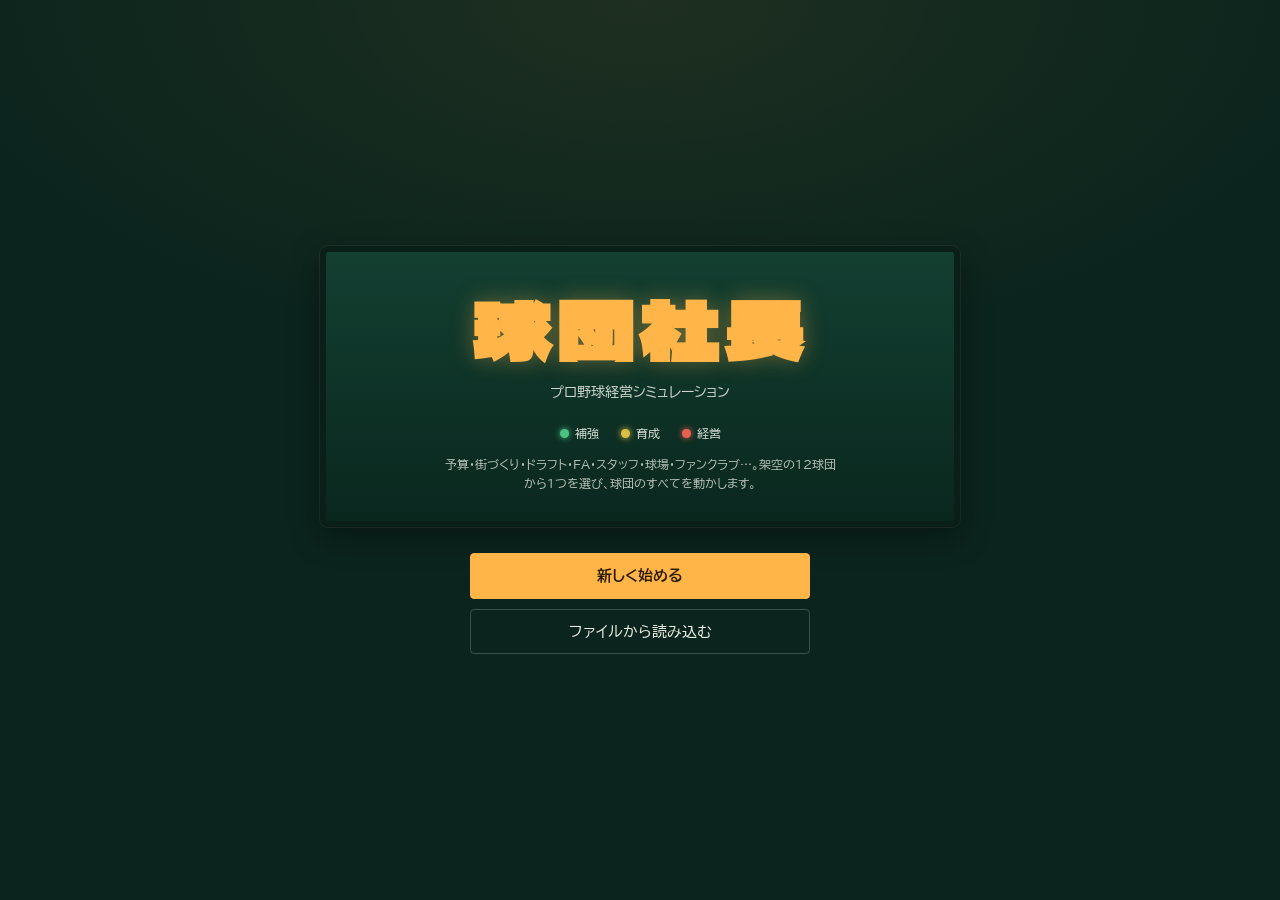
==== index.html @ da0dd59d "街の段階を5段階から10段階に増やす - 段階：静かな球場前 → 人通りが増えてきた街 → にぎわい始めた街 → 店が並ぶ球場通り → 活気ある球場の街 → 県外からも人が来る街 → ボールパークタウ" ====
<!doctype html>
<html lang="ja">
<head>
<meta charset="utf-8">
<meta name="viewport" content="width=device-width, initial-scale=1">
<title>球団社長 プロ野球経営シミュレーション</title>
<meta name="description" content="予算・街づくり・ドラフト・FA・育成・球場経営まで、プロ野球球団のすべてを動かす経営シミュレーションゲーム">
<meta name="theme-color" content="#133F31">
<link rel="icon" href="data:image/svg+xml,%3Csvg xmlns='http://www.w3.org/2000/svg' viewBox='0 0 64 64'%3E%3Ccircle cx='32' cy='32' r='30' fill='%23133F31'/%3E%3Ccircle cx='32' cy='32' r='18' fill='%23fff'/%3E%3Cpath d='M20 22c5 6 5 14 0 20M44 22c-5 6-5 14 0 20' stroke='%23E5383B' stroke-width='2.5' fill='none'/%3E%3C/svg%3E">
<link rel="preconnect" href="https://fonts.googleapis.com">
<link rel="preconnect" href="https://fonts.gstatic.com" crossorigin>
<link href="https://fonts.googleapis.com/css2?family=BIZ+UDGothic&family=BIZ+UDPGothic:wght@400;700&family=Dela+Gothic+One&display=swap" rel="stylesheet">
<style>
/* ===== 球団社長 — スコアボードをモチーフにした画面 ===== */
:root {
  --bg: #0B241D; --bg2: #0E2C24; --panel: #11342A; --panel2: #0F2E25; --hover: rgba(255, 255, 255, .045);
  --line: rgba(228, 236, 224, .11); --line2: rgba(228, 236, 224, .22);
  --ink: #E8EEE3; --ink2: #A9BBAF; --ink3: #7C9084;
  --lamp: #FFB547; --lamp-ink: #2A1A00; --ball: #4FD48B; --strike: #F2CF48; --out: #FF6655;
  --board: #133F31; --board2: #0A271E; --board-ink: #EEF3EA;
  --team: #E5383B; --team2: #F6C744; --team-ink: #fff; --team-soft: rgba(229, 56, 59, .16);
  --f-disp: "Dela Gothic One", "Hiragino Sans", "Yu Gothic", "Meiryo", sans-serif;
  --f-body: "BIZ UDPGothic", system-ui, "Hiragino Kaku Gothic ProN", "Hiragino Sans", "Yu Gothic UI", "Meiryo", sans-serif;
  --f-num: "BIZ UDGothic", "BIZ UDPGothic", ui-monospace, "Hiragino Sans", "Meiryo", monospace;
  --r: 4px; --shadow: 0 10px 30px rgba(0, 0, 0, .35);
  color-scheme: dark;
}
:root[data-theme="day"] {
  --bg: #E5EBE3; --bg2: #DAE2D8; --panel: #F8FAF6; --panel2: #EEF2EB; --hover: rgba(0, 40, 20, .04);
  --line: rgba(18, 40, 30, .12); --line2: rgba(18, 40, 30, .24);
  --ink: #13221B; --ink2: #44584D; --ink3: #6A7D72;
  --lamp: #B86E00; --lamp-ink: #fff; --ball: #1B8A4B; --strike: #8F7000; --out: #C83A29;
  --board: #174636; --board2: #0F3328;
  --shadow: 0 10px 30px rgba(10, 40, 25, .18);
  color-scheme: light;
}
* { box-sizing: border-box; }
html, body { margin: 0; padding: 0; }
body { background: var(--bg); color: var(--ink); font-family: var(--f-body); font-size: 14px; line-height: 1.6; -webkit-font-smoothing: antialiased; }
button, input, select, textarea { font: inherit; color: inherit; }
a { color: inherit; }
:focus-visible { outline: 2px solid var(--lamp); outline-offset: 2px; }
@media (prefers-reduced-motion: reduce) { *, *::before, *::after { animation: none !important; transition: none !important; } }

/* ===== スコアボード（ヘッダー） ===== */
.sb { position: sticky; top: 0; z-index: 30; display: grid; grid-template-columns: auto auto 1fr auto auto; align-items: center; gap: 18px;
  padding: 8px 16px; background: linear-gradient(var(--board), var(--board2)); color: var(--board-ink); border-bottom: 3px solid var(--team); min-height: 64px; }
.sb-menu { display: none; background: none; border: 1px solid rgba(255, 255, 255, .2); color: inherit; border-radius: var(--r); width: 38px; height: 38px; font-size: 18px; cursor: pointer; }
.sb-team { display: flex; align-items: center; gap: 10px; min-width: 0; cursor: pointer; }
.sb-name { font-family: var(--f-disp); font-size: 19px; line-height: 1.15; white-space: nowrap; letter-spacing: .02em; }
.sb-sub { font-size: 12px; opacity: .78; white-space: nowrap; }
.sb-date { display: flex; align-items: baseline; gap: 4px; }
.lit { display: inline-block; min-width: 1.6em; padding: 2px 6px; background: #071d16; border: 1px solid rgba(255, 255, 255, .08); border-radius: 3px; text-align: center;
  font-family: var(--f-disp); font-size: 20px; color: #FFB547; line-height: 1.2; text-shadow: 0 0 10px rgba(255, 181, 71, .45); }
.lit.flip { animation: flip .45s ease; }
@keyframes flip { 0% { transform: rotateX(0); } 50% { transform: rotateX(90deg); opacity: .4; } 100% { transform: rotateX(0); } }
.sl { font-size: 12px; opacity: .75; margin-right: 4px; }
.sb-phase { font-size: 12px; opacity: .85; margin-left: 8px; white-space: nowrap; }
.sb-mini { display: none; margin-left: auto; font-size: 12px; white-space: nowrap; opacity: .9; font-family: var(--f-num); }
.sb-mini b { font-weight: 400; color: #FFB547; }
.sb-read { display: flex; gap: 14px; justify-content: flex-end; flex-wrap: wrap; min-width: 0; }
.rd { display: flex; flex-direction: column; align-items: flex-end; line-height: 1.15; }
.rk { font-size: 11px; opacity: .7; }
.rv { font-family: var(--f-num); font-size: 15px; white-space: nowrap; }
.rv.neg { color: #FF8A7A; }
.sb-go { display: flex; }
.go { background: var(--lamp); color: var(--lamp-ink); border: 0; border-radius: var(--r) 0 0 var(--r); padding: 10px 18px; font-weight: 700; font-size: 15px; cursor: pointer; white-space: nowrap; }
:root[data-theme="day"] .go { background: #FFB547; color: #2A1A00; }
.go:hover { filter: brightness(1.08); }
.go2 { background: #d9932f; color: #2A1A00; border: 0; border-left: 1px solid rgba(0, 0, 0, .2); border-radius: 0 var(--r) var(--r) 0; padding: 0 10px; cursor: pointer; }
.go:disabled, .go2:disabled { opacity: .5; cursor: wait; }

/* ===== 全体レイアウト ===== */
.wrap { display: grid; grid-template-columns: 208px minmax(0, 1fr); min-height: calc(100vh - 64px); }
.nav { position: sticky; top: 67px; align-self: start; height: calc(100vh - 67px); z-index: 5; overflow-y: auto; padding: 12px 10px 40px; border-right: 1px solid var(--line); background: var(--bg2); }
.nav-g { font-size: 11px; color: var(--ink3); margin: 14px 8px 4px; }
.nav a { display: flex; align-items: center; justify-content: space-between; padding: 7px 10px; border-radius: var(--r); text-decoration: none; color: var(--ink2); cursor: pointer; font-size: 13.5px; }
.nav a:hover { background: var(--hover); color: var(--ink); }
.nav a.on { background: var(--team-soft); color: var(--ink); box-shadow: inset 3px 0 0 var(--team); }
.nav .badge { min-width: 18px; height: 18px; padding: 0 5px; border-radius: 9px; background: var(--out); color: #fff; font-size: 11px; display: inline-flex; align-items: center; justify-content: center; }
.main { padding: 20px 24px 80px; min-width: 0; }
.h1 { font-family: var(--f-disp); font-size: 26px; line-height: 1.25; margin: 0 0 4px; letter-spacing: .01em; }
.lead { color: var(--ink2); margin: 0 0 18px; max-width: 70ch; }
.grid { display: grid; gap: 16px; }
.g2 { grid-template-columns: repeat(2, minmax(0, 1fr)); }
.g3 { grid-template-columns: repeat(3, minmax(0, 1fr)); }
.g4 { grid-template-columns: repeat(4, minmax(0, 1fr)); }
.g-home { grid-template-columns: minmax(0, 1.35fr) minmax(0, 1fr); }
.stack > * + * { margin-top: 16px; }
.row { display: flex; gap: 10px; align-items: center; flex-wrap: wrap; }
.row.sp { justify-content: space-between; }
.muted { color: var(--ink2); } .faint { color: var(--ink3); } .small { font-size: 12px; } .tiny { font-size: 11px; }
.num { font-family: var(--f-num); font-variant-numeric: tabular-nums; }
.pos { color: var(--ball); } .neg { color: var(--out); } .warn { color: var(--strike); }
.nowrap { white-space: nowrap; }
.right { text-align: right; } .center { text-align: center; }
hr.sep { border: 0; border-top: 1px solid var(--line); margin: 14px 0; }

/* ===== パネル ===== */
.panel { background: var(--panel); border: 1px solid var(--line); border-radius: var(--r); min-width: 0; }
.panel-h { display: flex; align-items: center; justify-content: space-between; gap: 10px; padding: 11px 14px; border-bottom: 1px solid var(--line); flex-wrap: wrap; }
.panel-h h2 { font-size: 15px; margin: 0; font-weight: 700; }
.panel-b { padding: 12px 14px; }
.panel-b.flush { padding: 0; }
.panel.hl { border-color: var(--team); }
.kv { display: grid; grid-template-columns: auto 1fr; gap: 4px 14px; margin: 0; }
.kv dt { color: var(--ink2); font-size: 13px; } .kv dd { margin: 0; text-align: right; font-family: var(--f-num); }
.stat-big { font-family: var(--f-disp); font-size: 28px; line-height: 1.1; }
.tiles { display: grid; grid-template-columns: repeat(auto-fit, minmax(130px, 1fr)); gap: 1px; background: var(--line); border-top: 1px solid var(--line); }
.tile { background: var(--panel); padding: 10px 14px; }
.tile .k { font-size: 12px; color: var(--ink2); } .tile .v { font-family: var(--f-num); font-size: 18px; white-space: nowrap; } .tile .s { font-size: 11px; color: var(--ink3); }
.tile .v.txt { font-family: var(--f-body); font-size: 15px; font-weight: 700; white-space: normal; line-height: 1.35; padding-top: 2px; }

/* ===== ボタン・入力 ===== */
.btn { display: inline-flex; align-items: center; justify-content: center; gap: 6px; padding: 7px 13px; border: 1px solid var(--line2); background: transparent; color: var(--ink);
  border-radius: var(--r); cursor: pointer; font-size: 13.5px; white-space: nowrap; line-height: 1.3; text-decoration: none; }
.btn:hover { background: var(--hover); border-color: var(--ink3); }
.btn.pri { background: var(--lamp); border-color: var(--lamp); color: var(--lamp-ink); font-weight: 700; }
.btn.pri:hover { filter: brightness(1.07); }
.btn.team { background: var(--team); border-color: var(--team); color: var(--team-ink); font-weight: 700; }
.btn.danger { border-color: rgba(255, 102, 85, .6); color: var(--out); }
.btn.sm { padding: 4px 9px; font-size: 12.5px; }
.btn.xs { padding: 2px 7px; font-size: 12px; }
.btn:disabled { opacity: .45; cursor: not-allowed; }
.btn.on { background: var(--team-soft); border-color: var(--team); }
.seg { display: inline-flex; border: 1px solid var(--line2); border-radius: var(--r); overflow: hidden; flex-wrap: wrap; }
.seg button { border: 0; background: transparent; padding: 6px 12px; cursor: pointer; color: var(--ink2); border-right: 1px solid var(--line); font-size: 13px; }
.seg button:last-child { border-right: 0; }
.seg button.on { background: var(--team); color: var(--team-ink); }
.inp, select.inp { background: var(--panel2); border: 1px solid var(--line2); border-radius: var(--r); padding: 6px 9px; color: var(--ink); min-width: 0; }
.inp.num { text-align: right; }
input[type=range] { accent-color: var(--lamp); width: 100%; }
input[type=checkbox] { accent-color: var(--lamp); width: 16px; height: 16px; vertical-align: middle; }
label.chk { display: inline-flex; align-items: center; gap: 6px; cursor: pointer; }
.field { display: grid; gap: 4px; } .field > span { font-size: 12px; color: var(--ink2); }

/* ===== タブ ===== */
.tabs { display: flex; gap: 2px; border-bottom: 1px solid var(--line); margin-bottom: 14px; overflow-x: auto; scrollbar-width: none; }
.tabs::-webkit-scrollbar { display: none; }
.tabs button { background: none; border: 0; padding: 9px 14px; color: var(--ink2); cursor: pointer; border-bottom: 2px solid transparent; white-space: nowrap; font-size: 13.5px; }
.tabs button.on { color: var(--ink); border-bottom-color: var(--team); font-weight: 700; }
.tabs .cnt { font-size: 11px; color: var(--ink3); margin-left: 4px; }

/* ===== 表 ===== */
.tw { overflow-x: auto; -webkit-overflow-scrolling: touch; }
table.t { width: 100%; border-collapse: collapse; font-size: 13px; }
table.t th { text-align: left; font-weight: 600; color: var(--ink2); font-size: 12px; padding: 7px 8px; border-bottom: 1px solid var(--line2); white-space: nowrap; position: sticky; top: 0; background: var(--panel); z-index: 1; }
table.t th.sortable { cursor: pointer; user-select: none; }
table.t th.sortable:hover { color: var(--ink); }
table.t th.sorted { color: var(--lamp); }
table.t td { padding: 6px 8px; border-bottom: 1px solid var(--line); white-space: nowrap; vertical-align: middle; }
table.t tr:hover td { background: var(--hover); }
table.t td.num, table.t th.num { text-align: right; font-family: var(--f-num); font-variant-numeric: tabular-nums; }
table.t tr.me td { background: var(--team-soft); }
table.t tr.me td:first-child { box-shadow: inset 3px 0 0 var(--team); }
table.t tr.dim td { opacity: .5; }
table.t.compact td { padding: 4px 6px; } table.t.compact th { padding: 5px 6px; }
.pl { cursor: pointer; text-decoration: none; border-bottom: 1px dotted var(--ink3); }
.pl:hover { color: var(--lamp); border-bottom-color: var(--lamp); }
.empty { padding: 28px 16px; text-align: center; color: var(--ink2); }

/* ===== 評価記号・バー ===== */
.gr { display: inline-flex; align-items: center; justify-content: center; width: 22px; height: 20px; border-radius: 3px; font-family: var(--f-disp); font-size: 12px; line-height: 1; color: #1a1a1a; }
.gr.S { background: #FFD54A; } .gr.A { background: #FF6B57; color: #fff; } .gr.B { background: #FF9F43; } .gr.C { background: #F2D24E; }
.gr.D { background: #9BD35A; } .gr.E { background: #4CC38A; } .gr.F { background: #5BA4D9; color: #fff; } .gr.G { background: #8A97A0; color: #fff; } .gr.Q { background: transparent; border: 1px dashed var(--ink3); color: var(--ink3); }
.av { display: inline-flex; align-items: center; gap: 4px; }
.av .n { font-family: var(--f-num); min-width: 2.1em; text-align: right; }
.bar { position: relative; height: 8px; background: rgba(128, 128, 128, .2); border-radius: 4px; overflow: hidden; min-width: 60px; }
.bar > i { position: absolute; left: 0; top: 0; bottom: 0; background: var(--lamp); border-radius: 4px; }
.bar > b { position: absolute; top: 0; bottom: 0; border-right: 2px solid var(--ink); opacity: .55; }
.bar.team > i { background: var(--team); }
.bar.ball > i { background: var(--ball); } .bar.strike > i { background: var(--strike); } .bar.out > i { background: var(--out); }
.dot { display: inline-block; width: 9px; height: 9px; border-radius: 50%; background: var(--ink3); vertical-align: middle; }
.dot.b { background: var(--ball); box-shadow: 0 0 6px var(--ball); } .dot.s { background: var(--strike); box-shadow: 0 0 6px var(--strike); } .dot.o { background: var(--out); box-shadow: 0 0 6px var(--out); }
.form { font-weight: 700; } .form.f2 { color: #FF6B57; } .form.f1 { color: #FF9F43; } .form.f0 { color: var(--ink2); } .form.fm1 { color: #5BA4D9; } .form.fm2 { color: #8a7cff; }
.tag { display: inline-flex; align-items: center; padding: 1px 7px; border-radius: 10px; font-size: 11px; border: 1px solid var(--line2); color: var(--ink2); white-space: nowrap; }
.tag.team { background: var(--team); color: var(--team-ink); border-color: var(--team); }
.tag.b { border-color: var(--ball); color: var(--ball); } .tag.s { border-color: var(--strike); color: var(--strike); } .tag.o { border-color: var(--out); color: var(--out); }
.tag.lamp { border-color: var(--lamp); color: var(--lamp); }

/* ===== ラインスコア（試合結果） ===== */
.ls { background: var(--board2); color: var(--board-ink); border-radius: var(--r); padding: 10px 12px; overflow-x: auto; }
.ls table { border-collapse: collapse; font-family: var(--f-disp); }
.ls th { font-family: var(--f-body); font-weight: 400; font-size: 11px; opacity: .7; padding: 2px 6px; text-align: center; }
.ls td { padding: 3px 7px; text-align: center; font-size: 17px; color: #FFB547; min-width: 26px; }
.ls td.tn { text-align: left; color: var(--board-ink); font-size: 14px; white-space: nowrap; padding-right: 14px; }
.ls td.tot { color: #fff; font-size: 20px; border-left: 1px solid rgba(255, 255, 255, .15); }
.ls td.he { color: rgba(255, 255, 255, .7); font-size: 14px; }
.mini-ls { display: grid; grid-template-columns: 56px 1fr auto; align-items: center; gap: 10px; padding: 8px 12px; border-bottom: 1px solid var(--line); cursor: pointer; }
.mini-ls:hover { background: var(--hover); }
.wl { font-family: var(--f-disp); font-size: 14px; width: 30px; height: 30px; border-radius: 50%; display: inline-flex; align-items: center; justify-content: center; }
.wl.w { background: var(--team); color: var(--team-ink); } .wl.l { border: 1px solid var(--line2); color: var(--ink2); } .wl.d { border: 1px dashed var(--line2); color: var(--ink2); }
.score { font-family: var(--f-disp); font-size: 18px; }

/* ===== エンブレム ===== */
.emb { flex: none; display: inline-block; vertical-align: middle; }

/* ===== モーダル・トースト ===== */
.mback { position: fixed; inset: 0; background: rgba(2, 12, 8, .62); z-index: 60; display: flex; align-items: flex-start; justify-content: center; padding: 40px 16px; overflow-y: auto; }
.modal { background: var(--panel); border: 1px solid var(--line2); border-radius: 6px; width: 100%; max-width: 860px; box-shadow: var(--shadow); animation: pop .18s ease; }
.modal.wide { max-width: 1080px; } .modal.narrow { max-width: 560px; }
@keyframes pop { from { transform: translateY(8px); opacity: 0; } to { transform: none; opacity: 1; } }
.modal-h { display: flex; align-items: center; justify-content: space-between; gap: 10px; padding: 14px 18px; border-bottom: 1px solid var(--line); }
.modal-h h3 { margin: 0; font-size: 17px; }
.modal-b { padding: 16px 18px; }
.modal-f { padding: 12px 18px; border-top: 1px solid var(--line); display: flex; gap: 10px; justify-content: flex-end; flex-wrap: wrap; }
.x { background: none; border: 0; color: var(--ink2); font-size: 22px; line-height: 1; cursor: pointer; padding: 4px 8px; border-radius: var(--r); }
.x:hover { background: var(--hover); color: var(--ink); }
.toasts { position: fixed; left: 50%; bottom: 22px; transform: translateX(-50%); z-index: 80; display: grid; gap: 8px; width: min(520px, calc(100vw - 32px)); pointer-events: none; }
.toast { background: var(--board); color: var(--board-ink); border-left: 4px solid var(--lamp); padding: 10px 14px; border-radius: var(--r); box-shadow: var(--shadow); animation: pop .2s ease; font-size: 13.5px; }
.toast.bad { border-left-color: var(--out); } .toast.good { border-left-color: var(--ball); }
.busy { position: fixed; inset: 0; z-index: 90; display: flex; align-items: center; justify-content: center; background: rgba(2, 12, 8, .55); }
.busy-box { background: var(--board); color: var(--board-ink); border-radius: 6px; padding: 18px 26px; text-align: center; min-width: 260px; box-shadow: var(--shadow); }
.busy-box .lit { font-size: 22px; margin: 6px 2px; }

/* ===== タイトル・球団選択 ===== */
.title { min-height: 100vh; display: flex; flex-direction: column; align-items: center; justify-content: center; padding: 40px 16px; background:
  radial-gradient(1200px 600px at 50% 0%, rgba(255, 181, 71, .08), transparent 60%), var(--bg); }
.title-board { background: linear-gradient(var(--board), var(--board2)); border: 6px solid #0a1f18; outline: 1px solid rgba(255, 255, 255, .06); border-radius: 8px; padding: 34px 44px 28px; text-align: center; color: var(--board-ink); box-shadow: var(--shadow); max-width: 640px; width: 100%; }
.title-board h1 { font-family: var(--f-disp); font-size: clamp(44px, 9vw, 78px); margin: 0; letter-spacing: .08em; color: #FFB547; text-shadow: 0 0 22px rgba(255, 181, 71, .35); line-height: 1.1; }
.title-board p { margin: 10px 0 0; opacity: .85; }
.lamps { display: flex; justify-content: center; gap: 22px; margin: 20px 0 6px; font-size: 12px; opacity: .9; }
.lamps span { display: inline-flex; align-items: center; gap: 6px; }
.title-actions { display: grid; gap: 10px; margin-top: 26px; width: 100%; max-width: 340px; }
.title-actions .btn { padding: 12px 16px; font-size: 15px; }
.teamgrid { display: grid; grid-template-columns: repeat(auto-fill, minmax(250px, 1fr)); gap: 12px; }
.tcard { text-align: left; background: var(--panel); border: 1px solid var(--line); border-radius: 6px; padding: 14px; cursor: pointer; display: grid; gap: 8px; border-top: 4px solid var(--c); color: var(--ink); }
.tcard:hover { border-color: var(--c); background: var(--panel2); }
.tcard.on { outline: 2px solid var(--lamp); }
.tcard .nm { font-family: var(--f-disp); font-size: 17px; line-height: 1.2; }
.stars { color: var(--lamp); letter-spacing: 1px; }
.tcard.custom { border: 1px dashed var(--lamp); border-top: 4px dashed var(--lamp); align-content: center; background: transparent; }
.tcard.custom:hover { background: var(--panel); }
.tcard.custom .nm { color: var(--lamp); }

/* ===== カスタムスタート ===== */
.cs { display: grid; grid-template-columns: minmax(0, 1fr) 300px; gap: 16px; align-items: start; --team: var(--lamp); --team-ink: var(--lamp-ink); }
.cs-side { position: sticky; top: 16px; display: grid; gap: 12px; }
.cs-plate { position: relative; overflow: hidden; background: linear-gradient(var(--board), var(--board2)); color: var(--board-ink); border-radius: 8px; border-top: 8px solid var(--c); padding: 20px 16px 22px; text-align: center; box-shadow: var(--shadow); }
.cs-plate::after { content: ""; position: absolute; left: 0; right: 0; bottom: 0; height: 5px; background: var(--c2); }
.cs-plate .nm { font-family: var(--f-disp); font-size: 22px; line-height: 1.25; margin-top: 10px; overflow-wrap: anywhere; }
.cs-plate .sub { font-size: 12px; opacity: .75; margin-top: 4px; }
.cs-side .stars { font-family: var(--f-body); font-size: 17px; letter-spacing: 2px; }
.cf { display: grid; grid-template-columns: 8.5em minmax(0, 1fr); gap: 4px 12px; align-items: center; padding: 9px 0; border-bottom: 1px solid var(--line); }
.cf:first-child { padding-top: 0; } .cf:last-child { border-bottom: 0; padding-bottom: 0; }
.cf-l { color: var(--ink2); font-size: 13px; }
.cf-v { display: flex; flex-wrap: wrap; gap: 6px 10px; align-items: center; min-width: 0; }
.cf-v > .inp { flex: 1 1 180px; }
.cf-v .note { flex-basis: 100%; font-size: 12px; color: var(--ink3); }
.cf input[type=color] { width: 46px; height: 32px; padding: 2px; border: 1px solid var(--line2); border-radius: var(--r); background: var(--panel2); cursor: pointer; }
.cf input[type=range] { flex: 1 1 160px; accent-color: var(--lamp); min-width: 0; }
.cf output { font-family: var(--f-num); min-width: 5.5em; text-align: right; }
@media (max-width: 860px) { .cs { grid-template-columns: minmax(0, 1fr); } .cs-side { position: static; order: -1; } .cf { grid-template-columns: minmax(0, 1fr); } }

/* ===== 街づくり ===== */
.town { display: grid; grid-template-columns: repeat(7, minmax(0, 1fr)); gap: 6px; }
.cell { aspect-ratio: 1 / 1; border-radius: 6px; border: 1px dashed var(--line2); background: var(--panel2); display: flex; flex-direction: column; align-items: center; justify-content: center; cursor: pointer; position: relative; padding: 4px; text-align: center; min-width: 0; }
.cell:hover { border-color: var(--lamp); }
.cell.own { border-style: solid; border-color: var(--line2); background: rgba(79, 212, 139, .07); }
.cell.sel { outline: 2px solid var(--lamp); }
.cell .ic { font-size: clamp(18px, 3.4vw, 30px); line-height: 1.1; }
.cell .lb { font-size: 10.5px; color: var(--ink2); line-height: 1.2; margin-top: 2px; overflow: hidden; max-width: 100%; text-overflow: ellipsis; white-space: nowrap; }
.cell .lvb { position: absolute; top: 3px; right: 4px; font-size: 10px; color: var(--lamp); font-family: var(--f-num); }
.cell.stadium { background: var(--team-soft); border: 2px solid var(--team); }
.cell.station { background: rgba(255, 181, 71, .08); border-style: solid; }
.cell.wip .ic { opacity: .45; }
.cell.priv { border-style: solid; border-color: transparent; background: rgba(140, 160, 200, .10); }
.cell.priv .lb { color: var(--ink3); }
.cell.priv::after { content: "民"; position: absolute; top: 3px; left: 5px; font-size: 9.5px; color: var(--ink3); }
.ladder { list-style: none; margin: 12px 0 0; padding: 0; display: grid; gap: 3px; }
.ladder li { display: grid; grid-template-columns: 26px minmax(0, 1fr) auto; gap: 10px; align-items: center; padding: 6px 10px; border-radius: var(--r); background: var(--panel2); color: var(--ink3); font-size: 13px; }
.ladder li .no { font-family: var(--f-num); font-size: 12px; text-align: center; line-height: 20px; border: 1px solid var(--line2); border-radius: 3px; }
.ladder li .nm { min-width: 0; overflow-wrap: anywhere; }
.ladder li .th { font-family: var(--f-num); font-size: 11.5px; white-space: nowrap; }
.ladder li.done { color: var(--ink2); }
.ladder li.done .no { background: var(--ball); border-color: transparent; color: #04170d; }
.ladder li.cur { color: var(--ink); background: var(--team-soft); box-shadow: inset 3px 0 0 var(--team); font-weight: 700; }
.ladder li.cur .no { background: var(--lamp); border-color: transparent; color: var(--lamp-ink); }
.ladder li.cur .th { color: var(--lamp); }
.evrow { display: grid; grid-template-columns: 34px minmax(0, 1fr) auto; gap: 4px 10px; align-items: center; padding: 10px 12px; border: 1px solid var(--line); border-radius: var(--r); background: var(--panel2); }
.evrow .ei { font-size: 24px; line-height: 1; text-align: center; }
.evrow .why { font-size: 11.5px; color: var(--ink3); grid-column: 2 / 4; }
.evrow.on { border-color: var(--lamp); }
.evfx { font-size: 12px; color: var(--ball); }
@media (max-width: 860px) { .evgrid > :last-child { order: -1; } }
@media (max-width: 480px) { .cell.priv::after { display: none; } }
@media (max-width: 480px) { .evrow { grid-template-columns: 28px minmax(0, 1fr); } .evrow > .btn { grid-column: 2; justify-self: start; } .evrow .why { grid-column: 2; } }

/* ===== チャート ===== */
.chart { width: 100%; height: auto; display: block; }
.chart text { fill: var(--ink2); font-size: 11px; font-family: var(--f-body); }
.legend { display: flex; gap: 14px; flex-wrap: wrap; font-size: 12px; color: var(--ink2); }
.legend i { display: inline-block; width: 10px; height: 10px; border-radius: 2px; margin-right: 5px; vertical-align: -1px; }

/* ===== ドラフト ===== */
.lot { display: grid; gap: 8px; }
.lot-row { display: flex; align-items: center; gap: 10px; flex-wrap: wrap; padding: 10px 12px; border: 1px solid var(--line); border-radius: var(--r); background: var(--panel2); }
.lot-row.win { border-color: var(--team); }
.reveal { animation: reveal .5s ease both; }
@keyframes reveal { from { opacity: 0; transform: scale(.96); } to { opacity: 1; transform: none; } }

/* ===== ニュース ===== */
.news { list-style: none; margin: 0; padding: 0; }
.news li { display: grid; grid-template-columns: 88px 1fr; gap: 10px; padding: 8px 14px; border-bottom: 1px solid var(--line); font-size: 13.5px; }
.news li .d { color: var(--ink3); font-size: 12px; white-space: nowrap; }
.news li.imp .tx { font-weight: 700; }
.news li .ty { font-size: 11px; color: var(--ink3); margin-right: 6px; }
.tasks { list-style: none; margin: 0; padding: 0; }
.tasks li { display: flex; align-items: center; gap: 10px; justify-content: space-between; padding: 9px 14px; border-bottom: 1px solid var(--line); }
.tasks li:last-child { border-bottom: 0; }

/* ===== スマホ ===== */
@media (max-width: 1100px) { .g-home { grid-template-columns: minmax(0, 1fr); } .g4 { grid-template-columns: repeat(2, minmax(0, 1fr)); } }
@media (max-width: 860px) {
  .sb { grid-template-columns: auto minmax(0, 1fr) auto; grid-template-areas: "menu team go" "date date date"; gap: 6px 10px; padding: 6px 12px; min-height: 0; }
  .sb-menu { display: block; grid-area: menu; width: 34px; height: 34px; } .sb-team { grid-area: team; } .sb-go { grid-area: go; }
  .sb-team .emb { width: 32px; height: 32px; }
  .sb-date { grid-area: date; flex-wrap: nowrap; } .sb-read { display: none; }
  .sb-name { font-size: 15px; } .sb-sub { font-size: 11px; } .lit { font-size: 14px; padding: 1px 5px; min-width: 1.4em; } .go { padding: 8px 12px; font-size: 14px; }
  .sb-phase { display: none; } .sb-mini { display: block; }
  .wrap { grid-template-columns: minmax(0, 1fr); }
  .nav { position: fixed; top: 0; left: 0; bottom: 0; width: 250px; height: 100vh; z-index: 50; transform: translateX(-100%); transition: transform .2s ease; box-shadow: var(--shadow); }
  .nav.open { transform: none; }
  .navback { position: fixed; inset: 0; z-index: 45; background: rgba(0, 0, 0, .5); }
  .main { padding: 14px 16px 90px; }
  .g2, .g3 { grid-template-columns: minmax(0, 1fr); }
  .h1 { font-size: 22px; }
  .mback { padding: 12px 8px; }
  .news li { grid-template-columns: 1fr; gap: 0; }
  .town { gap: 4px; }
  .title-board { padding: 26px 18px 22px; }
}
@media (max-width: 480px) { .g4 { grid-template-columns: minmax(0, 1fr); } .sb-read .rd:nth-child(n+5) { display: none; } }

</style>
</head>
<body>
<div id="app"><noscript>このゲームを遊ぶにはJavaScriptを有効にしてください。</noscript></div>
<script>
'use strict';
/* =========================================================
   球団社長 — 基本ユーティリティ
   金額はすべて「万円」単位の数値で扱う
   ========================================================= */
let G = null;               // ゲーム状態（セーブ対象）
let RNG = 20271;            // 乱数の内部状態（セーブ対象）

function setSeed(s) { RNG = (s >>> 0) || 1; }
function rnd() {
  RNG = (RNG + 0x6D2B79F5) | 0;
  let t = RNG;
  t = Math.imul(t ^ (t >>> 15), t | 1);
  t ^= t + Math.imul(t ^ (t >>> 7), t | 61);
  return ((t ^ (t >>> 14)) >>> 0) / 4294967296;
}
function ri(a, b) { return a + Math.floor(rnd() * (b - a + 1)); }
function rf(a, b) { return a + rnd() * (b - a); }
function rn(mu, sd) {
  let u = 0; while (u === 0) u = rnd();
  const v = rnd();
  return (mu || 0) + (sd === undefined ? 1 : sd) * Math.sqrt(-2 * Math.log(u)) * Math.cos(2 * Math.PI * v);
}
function chance(p) { return rnd() < p; }
function pick(a) { return a[Math.floor(rnd() * a.length)]; }
function shuffle(a) {
  for (let i = a.length - 1; i > 0; i--) { const j = Math.floor(rnd() * (i + 1)); const t = a[i]; a[i] = a[j]; a[j] = t; }
  return a;
}
function wpick(items, w) {
  let tot = 0; const ws = items.map(it => { const x = Math.max(0, w(it)); tot += x; return x; });
  if (tot <= 0) return items[Math.floor(rnd() * items.length)];
  let r = rnd() * tot;
  for (let i = 0; i < items.length; i++) { r -= ws[i]; if (r <= 0) return items[i]; }
  return items[items.length - 1];
}
function clamp(v, a, b) { return v < a ? a : (v > b ? b : v); }
function sum(a, f) { let s = 0; for (const x of a) s += f ? f(x) : x; return s; }
function avg(a, f) { return a.length ? sum(a, f) / a.length : 0; }
function maxBy(a, f) { let best = null, bv = -Infinity; for (const x of a) { const v = f(x); if (v > bv) { bv = v; best = x; } } return best; }
function minBy(a, f) { return maxBy(a, x => -f(x)); }
function sortBy(a, f, desc) { return a.slice().sort((x, y) => desc ? f(y) - f(x) : f(x) - f(y)); }
function r1(v) { return Math.round(v * 10) / 10; }
function esc(s) { return String(s == null ? '' : s).replace(/[&<>"']/g, c => ({ '&': '&amp;', '<': '&lt;', '>': '&gt;', '"': '&quot;', "'": '&#39;' }[c])); }
function hash2(a, b) { let h = (a * 374761393 + b * 668265263) | 0; h = Math.imul(h ^ (h >>> 13), 1274126177); return ((h ^ (h >>> 16)) >>> 0) / 4294967296; }
function trimNum(s) { if (s.indexOf('.') < 0) return s; s = s.replace(/0+$/, ''); if (s.endsWith('.')) s = s.slice(0, -1); return s; }
function comma(n) { return Math.round(n).toLocaleString('ja-JP'); }

/* 年俸表記: 1億3500万円 */
function fmtSal(man) {
  man = Math.round(man);
  const neg = man < 0; const v = Math.abs(man);
  const oku = Math.floor(v / 10000), rest = v % 10000;
  const s = oku > 0 ? oku + '億' + (rest ? rest + '万' : '') : rest + '万';
  return (neg ? '−' : '') + s + '円';
}
/* 財務表記: 32.4億円 / 4,500万円 */
function fmtOku(man, d) {
  man = Math.round(man);
  const neg = man < 0; const v = Math.abs(man);
  let s;
  if (v >= 10000) {
    const dig = d !== undefined ? d : (v >= 1000000 ? 0 : (v >= 100000 ? 1 : 2));
    s = trimNum((v / 10000).toFixed(dig)) + '億';
  } else s = comma(v) + '万';
  return (neg ? '−' : '') + s + '円';
}
function fmtSigned(man) { return (man > 0 ? '+' : '') + fmtOku(man); }
function fmtPct(v, d) { return (v * 100).toFixed(d === undefined ? 1 : d) + '%'; }
function fmtAvg(v) { if (!isFinite(v)) return '-'; const s = v.toFixed(3); return s.startsWith('0') ? s.slice(1) : s; }
function fmtEra(v) { return isFinite(v) ? v.toFixed(2) : '-'; }
function fmtIP(outs) { const f = Math.floor(outs / 3), r = outs % 3; return r ? f + ' ' + r + '/3' : String(f); }
function fmtPeople(n) { return n >= 10000 ? trimNum((n / 10000).toFixed(1)) + '万人' : comma(n) + '人'; }

const GRADES = [[90, 'S'], [80, 'A'], [70, 'B'], [60, 'C'], [50, 'D'], [40, 'E'], [20, 'F'], [0, 'G']];
function grade(v) { for (const [t, g] of GRADES) if (v >= t) return g; return 'G'; }

/* 暦: 1年=12か月×4週=48ターン */
function turnOf(m, w) { return (m - 1) * 4 + (w - 1); }
function curTurn() { return turnOf(G.month, G.week); }
function dateStr(y, m, w) { return y + '年' + m + '月 第' + w + '週'; }
function nowStr() { return dateStr(G.year, G.month, G.week); }

/* =========================================================
   マスターデータ（球団・名前・設備・建物・広告など）
   すべて架空の球団・企業です
   ========================================================= */
const SURNAMES = ('佐藤 鈴木 高橋 田中 伊藤 渡辺 山本 中村 小林 加藤 吉田 山田 佐々木 山口 松本 井上 木村 林 斎藤 清水 ' +
  '山崎 森 池田 橋本 阿部 石川 山下 中島 石井 小川 前田 岡田 長谷川 藤田 後藤 近藤 村上 遠藤 青木 坂本 ' +
  '福田 太田 西村 藤井 金子 岡本 藤原 中野 三浦 原田 中川 松田 竹内 小野 田村 中山 和田 石田 森田 上田 ' +
  '原 柴田 酒井 工藤 横山 宮崎 宮本 内田 高木 安藤 島田 谷口 大野 高田 丸山 今井 河野 藤本 村田 武田 ' +
  '上野 杉山 増田 小山 大塚 平野 菅原 久保 松井 千葉 岩崎 桜井 木下 野口 松尾 菊地 野村 新井 渡部 佐野 ' +
  '杉本 古川 大西 浜田 市川 小松 水野 吉川 山内 西田 荒木 北村 宮田 関 大橋 松岡 永井 川口 秋山 堀 ' +
  '熊谷 本田 安田 飯田 中田 東 星野 黒田 吉村 川崎 片山 早川 田口 小池 岩田 辻 服部 樋口 平田 森本 ' +
  '大川 内藤 根本 吉岡 須藤 大久保 小島 北川 宮下 土屋 富田 堀内 榎本 望月 矢野 栗原 白石 有村 宇野 ' +
  '比嘉 新垣 金城 大城 南 戸田 篠原 室井 甲斐 牧野 浅野 細川 関口 笠原 塩見 長田 末永 福島 三宅 赤松').split(' ');
const GIVEN = ('翔太 大輝 拓海 颯太 蓮 陸 悠斗 大和 翔 優斗 健太 直樹 大地 亮 翼 隼人 拓也 涼介 雄大 和也 ' +
  '一輝 達也 健 裕太 誠 浩二 剛 勇気 航 海斗 颯 湊 陽翔 悠真 蒼 樹 朝陽 律 奏太 瑛太 晴 大雅 竜也 慎吾 ' +
  '圭太 智也 雅人 俊介 啓太 祐介 将太 良太 陽介 康平 修平 恭平 大介 慎也 洋平 淳 学 聡 豊 稔 光太郎 ' +
  '健太郎 龍之介 虎太郎 晃 匠 輝 凌 迅 慧 岳 尚輝 響 新 琉生 結翔 壮真 柊 唯斗 煌 大翔 悠人 光 遥斗 旭 ' +
  '尊 隆之 雄一 宏樹 克也 正人 秀人 昌也 友哉 拓真 直人 一真 隆成 公平 健吾 大樹 侑生 創 駿 秀太 晴人 ' +
  '純平 泰介 龍平 敦 篤 勝 徹 力 進 渉 歩 仁 勇人 玲央 碧 大空 遼 颯真 陽向 理人 叶夢 寛太 丈 鉄平').split(' ');
const F_FIRST = ['ジョン', 'マイク', 'ロバート', 'クリス', 'デビッド', 'ホセ', 'カルロス', 'ルイス', 'ミゲル', 'ラファエル', 'ジェイソン',
  'ブランドン', 'タイラー', 'ライアン', 'ケビン', 'アンソニー', 'マット', 'ジャスティン', 'エリック', 'ダニエル', 'アレックス', 'フアン',
  'ペドロ', 'ラモン', 'ネルソン', 'ウィルソン', 'エクトル', 'ジョシュ', 'ザック', 'コーディ', 'トレバー', 'ディラン', 'オースティン', 'ネイト',
  'マーカス', 'ジェレミー', 'ショーン', 'アダム', 'イバン', 'フランシスコ'];
const F_LAST = ['ジョンソン', 'ウィリアムズ', 'スミス', 'ブラウン', 'ジョーンズ', 'ガルシア', 'マルティネス', 'ロドリゲス', 'ヘルナンデス', 'ロペス',
  'ゴンザレス', 'ペレス', 'サンチェス', 'ラミレス', 'トーレス', 'フローレス', 'リベラ', 'ゴメス', 'ディアス', 'モラレス', 'クルーズ', 'オルティス',
  'グティエレス', 'チャベス', 'ラモス', 'アルバレス', 'メンドーサ', 'カスティーヨ', 'ヒメネス', 'モレノ', 'ロメロ', 'ハリス', 'クラーク',
  'ロビンソン', 'ウォーカー', 'ヤング', 'アレン', 'キング', 'ライト', 'スコット', 'グリーン', 'ベイカー', 'アダムス', 'ヒル', 'キャンベル',
  'ミッチェル', 'ロバーツ', 'カーター', 'フィリップス', 'エバンス', 'ターナー', 'パーカー', 'コリンズ', 'エドワーズ', 'スチュワート', 'モリス',
  'マーフィー', 'クック', 'ロジャース', 'モーガン', 'クーパー', 'リード', 'ベイリー', 'ベル', 'ケリー', 'ハワード', 'ワード', 'コックス',
  'ブルックス', 'グレイ', 'ジェームズ', 'ワトソン', 'サンダース', 'プライス', 'ベネット', 'ウッド', 'ヒューズ', 'フォスター', 'ブライアント'];

const REGIONS = ['北海道・東北', '関東', '北信越・東海', '近畿', '中国・四国', '九州・沖縄'];
const REGION_W = [12, 30, 15, 18, 11, 14];
const PLACES = [
  ['札幌', '旭川', '函館', '青森', '盛岡', '仙台', '秋田', '山形', '郡山', '八戸'],
  ['浦和', '千葉', '船橋', '横浜', '川崎', '八王子', '宇都宮', '前橋', '水戸', '相模', '武蔵野', '品川'],
  ['新潟', '長岡', '富山', '金沢', '福井', '長野', '松本', '静岡', '浜松', '名古屋', '岐阜', '豊橋'],
  ['大阪', '堺', '神戸', '姫路', '京都', '奈良', '和歌山', '大津', '浪速', '尼崎'],
  ['広島', '岡山', '倉敷', '松江', '鳥取', '山口', '高松', '松山', '高知', '徳島'],
  ['福岡', '北九州', '熊本', '鹿児島', '宮崎', '大分', '長崎', '佐賀', '那覇', '沖縄']
];
const LEAGUES = ['太陽リーグ', '銀河リーグ'];

/* 12球団（すべて架空） */
const TEAM_DEFS = [
  { city: '東京', nick: 'フェニックス', kanji: '鳳', color: '#E5383B', color2: '#F6C744', league: 0, market: 5, pop: 76, star: 1, shift: 4, fac: 3,
    parent: '鳳凰ホールディングス', stadium: '東京スカイドーム', cap: 46000, dome: true, hrF: 1.08, rent: 250000, cash: 500000, region: 1 },
  { city: '大阪', nick: 'サンダース', kanji: '雷', color: '#F7C600', color2: '#1D2B64', league: 0, market: 5, pop: 73, star: 1, shift: 3, fac: 3,
    parent: '雷光電鉄', stadium: '大阪ナニワスタジアム', cap: 47000, dome: false, hrF: 0.92, rent: 150000, cash: 450000, region: 3 },
  { city: '名古屋', nick: 'キングス', kanji: '王', color: '#9B5DE5', color2: '#F3D37A', league: 0, market: 4, pop: 63, star: 2, shift: 1, fac: 3,
    parent: '王冠モーターズ', stadium: '名古屋シャチホコドーム', cap: 36000, dome: true, hrF: 0.88, rent: 160000, cash: 350000, region: 2 },
  { city: '横浜', nick: 'シーガルズ', kanji: '鴎', color: '#2E86DE', color2: '#FFFFFF', league: 0, market: 4, pop: 61, star: 3, shift: 0, fac: 2,
    parent: 'ハーバー海運', stadium: '横浜ハーバースタジアム', cap: 34000, dome: false, hrF: 1.06, rent: 110000, cash: 300000, region: 1 },
  { city: '新潟', nick: 'アイビス', kanji: '朱', color: '#F49AC1', color2: '#3A2E39', league: 0, market: 2, pop: 41, star: 4, shift: -2, fac: 2,
    parent: '朱鷺フーズ', stadium: '新潟みなと球場', cap: 30000, dome: false, hrF: 0.97, rent: 30000, cash: 180000, region: 2 },
  { city: '静岡', nick: 'シャークス', kanji: '鮫', color: '#19B3A6', color2: '#0B2540', league: 0, market: 2, pop: 42, star: 4, shift: -2, fac: 1,
    parent: '駿河マリン食品', stadium: '静岡するがスタジアム', cap: 28000, dome: false, hrF: 1.02, rent: 30000, cash: 180000, region: 2 },
  { city: '札幌', nick: 'スノーウルブズ', kanji: '狼', color: '#7FD4FF', color2: '#1B2A4A', league: 1, market: 3, pop: 59, star: 3, shift: 1, fac: 3,
    parent: '北星エナジー', stadium: '札幌スノードーム', cap: 38000, dome: true, hrF: 0.95, rent: 140000, cash: 280000, region: 0 },
  { city: '仙台', nick: 'ナイツ', kanji: '騎', color: '#C7CED6', color2: '#6D2E46', league: 1, market: 3, pop: 53, star: 3, shift: 0, fac: 2,
    parent: '杜の都ソフトウェア', stadium: '仙台杜の都球場', cap: 30000, dome: false, hrF: 1.0, rent: 50000, cash: 250000, region: 0 },
  { city: '福岡', nick: 'ブレイズ', kanji: '炎', color: '#FF7F11', color2: '#1F1F1F', league: 1, market: 4, pop: 69, star: 2, shift: 4, fac: 3,
    parent: '玄海テレコム', stadium: '福岡ハカタドーム', cap: 40000, dome: true, hrF: 1.0, rent: 180000, cash: 400000, region: 5 },
  { city: '京都', nick: 'クレインズ', kanji: '鶴', color: '#B5D334', color2: '#2D2A26', league: 1, market: 3, pop: 50, star: 4, shift: -1, fac: 2,
    parent: '都ゲームス', stadium: '京都みやこスタジアム', cap: 31000, dome: false, hrF: 1.04, rent: 60000, cash: 220000, region: 3 },
  { city: '金沢', nick: 'ジュエルズ', kanji: '宝', color: '#D63384', color2: '#F5E6C8', league: 1, market: 1, pop: 36, star: 5, shift: -3, fac: 1,
    parent: '北陸ゴールド銀行', stadium: '金沢けんろく球場', cap: 25000, dome: false, hrF: 0.98, rent: 20000, cash: 150000, region: 2 },
  { city: '沖縄', nick: 'シーサーズ', kanji: '獅', color: '#6C7BF0', color2: '#FFD166', league: 1, market: 1, pop: 38, star: 5, shift: -3, fac: 1,
    parent: '琉球リゾート開発', stadium: '沖縄ニライスタジアム', cap: 24000, dome: false, hrF: 1.05, rent: 20000, cash: 150000, region: 5 }
];

const POS_JP = { P: '投手', C: '捕手', '1B': '一塁手', '2B': '二塁手', '3B': '三塁手', SS: '遊撃手', OF: '外野手', LF: '左翼', CF: '中堅', RF: '右翼', DH: '指名打者' };
const POS_S = { P: '投', C: '捕', '1B': '一', '2B': '二', '3B': '三', SS: '遊', OF: '外', LF: '左', CF: '中', RF: '右', DH: '指' };

const PERS = {
  hard: { n: '練習の虫', d: '練習量が多く成長が早い', grow: 1.18 },
  genius: { n: '天才肌', d: '飲み込みが早く、調子の波が小さい', grow: 1.08 },
  mypace: { n: 'マイペース', d: '成長はゆっくりだが、やる気が安定している', grow: 0.92 },
  passion: { n: '熱血漢', d: 'チームが勝つとやる気が上がりやすい', grow: 1.0 },
  money: { n: '年俸重視', d: '契約交渉が厳しく、FAでは条件を最優先する', grow: 1.0, demand: 1.15 },
  loyal: { n: '義理堅い', d: '交渉が穏やかで、FAでも残留しやすい', grow: 1.0, demand: 0.93 },
  mlb: { n: 'メジャー志向', d: '海外挑戦を希望することがある', grow: 1.05 },
  leader: { n: 'リーダー', d: 'チーム全体のやる気を支える', grow: 1.0 },
  shy: { n: '繊細', d: 'やる気が上下しやすい', grow: 1.0 },
  star: { n: '目立ちたがり', d: '人気が上がりやすく大舞台に強い', grow: 1.0 }
};
const PERS_W = { hard: 12, genius: 7, mypace: 12, passion: 12, money: 10, loyal: 12, mlb: 6, leader: 7, shy: 10, star: 9 };

const INJURIES = [
  { n: '打撲', w: [1, 2], p: 30 }, { n: '捻挫', w: [1, 4], p: 20 }, { n: '腰痛', w: [1, 4], p: 14 }, { n: '太もも肉離れ', w: [3, 7], p: 12 },
  { n: '脇腹痛', w: [3, 6], p: 9 }, { n: '右肩痛', w: [2, 8], p: 6, pit: true }, { n: '右肘痛', w: [3, 9], p: 5, pit: true },
  { n: '手首骨折', w: [8, 14], p: 3, bat: true }, { n: '膝靱帯損傷', w: [12, 24], p: 1.2 }, { n: '肘靱帯損傷（手術）', w: [36, 52], p: 0.8, pit: true, perm: true }
];

/* 球場設備（Lvごとの費用・工期） */
const STAD_FAC = {
  seats: { n: 'スタンド増設', d: '1段階ごとに収容人数が2,000席増える', max: 5, cost: [250000, 300000, 350000, 420000, 500000], wk: [20, 20, 24, 24, 28], off: true },
  vision: { n: '大型ビジョン', d: '観戦の満足度が上がる', max: 5, cost: [30000, 50000, 80000, 120000, 180000], wk: [6, 6, 8, 8, 10] },
  food: { n: '飲食エリア', d: '1人あたりの飲食売上と満足度が上がる', max: 5, cost: [20000, 40000, 60000, 90000, 130000], wk: [6, 8, 8, 10, 12] },
  shop: { n: 'グッズショップ', d: '1人あたりのグッズ売上が上がる', max: 5, cost: [15000, 30000, 50000, 80000, 120000], wk: [4, 6, 6, 8, 10] },
  vip: { n: 'プレミアム席', d: '高単価のプレミアム席が増え、単価も上がる', max: 5, cost: [40000, 70000, 110000, 160000, 220000], wk: [8, 10, 12, 14, 16] },
  amenity: { n: '快適設備', d: 'トイレ・バリアフリー・Wi-Fiを整え、家族連れが増える', max: 5, cost: [15000, 30000, 50000, 70000, 100000], wk: [4, 6, 8, 8, 10] },
  light: { n: 'LED照明・演出', d: '満足度とイベントの集客効果が上がる', max: 5, cost: [20000, 40000, 60000, 90000, 120000], wk: [4, 6, 6, 8, 8] },
  turf: { n: 'フィールド整備', d: '芝と土を改良し、故障が減る', max: 5, cost: [10000, 20000, 35000, 50000, 70000], wk: [6, 6, 8, 8, 10], off: true }
};
const TEAM_FAC = {
  gym: { n: 'トレーニング施設', d: '全選手の成長が上がり、故障が減る', max: 5, cost: [20000, 40000, 70000, 100000, 150000], wk: [8, 10, 12, 14, 16] },
  indoor: { n: '室内練習場', d: '野手の成長が上がる', max: 5, cost: [50000, 80000, 120000, 160000, 200000], wk: [12, 14, 16, 18, 20] },
  bullpen: { n: '投球解析ブルペン', d: '投手の成長が上がる', max: 5, cost: [20000, 40000, 60000, 90000, 120000], wk: [6, 8, 10, 12, 14] },
  farm: { n: '2軍本拠地球場', d: '2軍選手の成長が上がり、2軍戦の収入が増える', max: 5, cost: [60000, 100000, 150000, 200000, 280000], wk: [16, 18, 20, 24, 28] },
  dorm: { n: '若手選手寮', d: '23歳以下の成長とやる気が上がる', max: 5, cost: [30000, 50000, 80000, 110000, 150000], wk: [10, 12, 14, 16, 18] },
  medical: { n: 'メディカルセンター', d: '故障の回復が早くなり、故障も減る', max: 5, cost: [30000, 50000, 80000, 120000, 160000], wk: [8, 10, 12, 14, 16] },
  analytics: { n: 'データ分析室', d: '采配・成長効率・外国人調査の精度が上がる', max: 5, cost: [20000, 40000, 60000, 90000, 130000], wk: [6, 8, 10, 12, 14] }
};

/* 街づくりの建物 */
const BLD = {
  parking: { n: '駐車場', i: '🅿️', cost: 8000, wk: 6, maint: 15, rev: 40, game: 250, acc: 5, d: 'アクセス向上。試合日の駐車料金が入る' },
  bus: { n: 'シャトルバス乗り場', i: '🚌', cost: 15000, wk: 8, maint: 40, rev: 0, acc: 8, d: '駅からの足を確保しアクセスが大きく上がる' },
  yokocho: { n: '飲食横丁', i: '🏮', cost: 25000, wk: 12, maint: 50, rev: 160, vib: 7, food: 0.05, d: '賑わいが増し、球場の飲食売上も伸びる', near: true },
  brewery: { n: 'ブルワリー', i: '🍺', cost: 30000, wk: 14, maint: 50, rev: 130, vib: 4, food: 0.06, d: '球団オリジナルビールで飲食売上アップ', near: true },
  mall: { n: 'ショッピングモール', i: '🏬', cost: 200000, wk: 40, maint: 300, rev: 950, vib: 16, pop: 2000, goods: 0.06, d: '大きな賑わいと賃料収入を生む', near: true },
  hotel: { n: 'ホテル', i: '🏨', cost: 150000, wk: 36, maint: 250, rev: 650, vib: 6, fans: 1.5, d: '遠征ファンを呼び込み、宿泊収入を得る' },
  mansion: { n: 'マンション', i: '🏢', cost: 120000, wk: 32, maint: 120, rev: 380, pop: 3000, attach: 3, d: '住民が増え、地元ファンの土台が広がる' },
  office: { n: 'オフィスビル', i: '🏙️', cost: 180000, wk: 40, maint: 200, rev: 750, pop: 1500, vib: 3, d: '安定した賃料収入。平日の観客も増える' },
  kids: { n: 'キッズパーク', i: '🎠', cost: 30000, wk: 10, maint: 40, rev: 30, vib: 4, attach: 4, fans: 1, d: '家族連れのファンが増える' },
  park: { n: '芝生広場', i: '🌳', cost: 10000, wk: 6, maint: 15, rev: 0, vib: 3, attach: 3, sat: 1, d: '試合前後に過ごせる憩いの場' },
  museum: { n: '球団ミュージアム', i: '🏛️', cost: 50000, wk: 16, maint: 60, rev: 90, vib: 3, popw: 0.02, goods: 0.04, d: '球団の歴史を伝え、人気とグッズ売上を底上げ' },
  academy: { n: '野球アカデミー', i: '⚾', cost: 40000, wk: 14, maint: 80, rev: 50, attach: 5, fans: 0.8, academy: 1, d: '地元の有望な若者が育ち、ドラフトで地元志望が増える' },
  clinic: { n: 'スポーツ医科学センター', i: '🏥', cost: 80000, wk: 24, maint: 100, rev: 110, heal: 0.15, d: '選手の故障回復が早くなる' },
  onsen: { n: '温浴施設', i: '♨️', cost: 60000, wk: 20, maint: 90, rev: 220, vib: 4, d: '観戦帰りの客で年中にぎわう' },
  arena: { n: '多目的アリーナ', i: '🎤', cost: 250000, wk: 48, maint: 350, rev: 500, offrev: 1500, vib: 10, d: 'オフシーズンもコンサートで収入を生む' },
  station: { n: '新駅', i: '🚉', cost: 300000, wk: 60, maint: 200, rev: 0, acc: 22, vib: 6, d: '球場前に新駅を誘致。アクセスが劇的に向上', req: 'vib50' }
};

/* 広告媒体（週あたり費用、強度1〜3） */
const ADS = {
  tv: { n: 'テレビCM', cost: 1200, pop: 0.18, fans: 0.45, att: 0.03, d: '幅広い層に知名度を広げる' },
  web: { n: 'Web・SNS広告', cost: 400, pop: 0.08, fans: 0.30, fc: 0.05, d: '若い世代とファンクラブ入会を伸ばす' },
  paper: { n: '新聞・雑誌', cost: 300, pop: 0.04, fans: 0.15, att: 0.005, d: '年配のファン層に強い' },
  train: { n: '交通広告', cost: 350, pop: 0.03, att: 0.025, d: '駅や電車で観戦を呼びかけ、集客に直結' },
  local: { n: '地域活動', cost: 150, pop: 0.03, fans: 0.2, attach: 0.08, d: '学校訪問や野球教室で地元の愛着を育てる' },
  video: { n: '動画配信', cost: 200, pop: 0.06, fans: 0.1, goods: 0.03, d: '舞台裏の動画でコアファンを増やす' }
};

/* 球場イベント */
const PROMOS = {
  fireworks: { n: '花火ナイト', cost: 1500, att: 0.12, sat: 1.2, months: [7, 8], d: '夏の夜空を彩る。7〜8月限定' },
  ladies: { n: '女性限定デー', cost: 800, att: 0.08, fans: 0.3, d: '限定ユニフォームを配布し女性ファンを開拓' },
  kids: { n: 'キッズデー', cost: 600, att: 0.06, fans: 0.3, attach: 0.15, d: '子ども招待とグラウンド開放' },
  beer: { n: 'ビール半額デー', cost: 500, att: 0.07, food: -0.15, sat: 0.6, d: '集客は伸びるが飲食単価が下がる' },
  retro: { n: '復刻ユニフォームデー', cost: 700, att: 0.06, goods: 0.45, d: '限定グッズでグッズ売上が大きく伸びる' },
  celeb: { n: '有名人の始球式', cost: 1000, att: 0.10, pop: 0.3, d: '話題性で集客と人気を伸ばす' },
  legend: { n: 'OBレジェンド戦', cost: 1200, att: 0.08, pop: 0.25, d: '往年の名選手が集結。古くからのファンが喜ぶ' },
  giveaway: { n: '応援グッズ配布', cost: 900, att: 0.09, sat: 0.4, d: '来場者全員にタオルを配布' }
};

const CAMP_SITES = {
  okinawa: { n: '沖縄', cost: 20000, grow: 1.10, pop: 2.0, inj: 0.9, d: '温暖な人気の定番地。見学の観光客も多い' },
  miyazaki: { n: '宮崎', cost: 14000, grow: 1.06, pop: 1.2, inj: 0.95, d: '施設が整い、費用も手頃' },
  kochi: { n: '高知', cost: 9000, grow: 1.0, pop: 0.6, inj: 1.0, d: '費用を抑えた質実剛健のキャンプ' },
  arizona: { n: 'アメリカ・アリゾナ', cost: 35000, grow: 1.16, pop: 0.8, inj: 0.9, frn: true, d: '最新設備で鍛える。外国人選手もなじみやすい' }
};
const CAMP_THEMES = {
  balance: { n: 'バランス', d: '全能力をまんべんなく鍛える' },
  batting: { n: '打撃強化', d: 'ミート・パワー・選球眼が大きく伸びる', keys: ['con', 'pow', 'eye'] },
  pitching: { n: '投手力強化', d: '球速・制球・変化球が大きく伸びる', keys: ['vel', 'ctl', 'brk'] },
  defense: { n: '守備・走塁', d: '守備・肩力・走力が大きく伸びる', keys: ['fld', 'arm', 'spd'] },
  stamina: { n: '体力強化', d: 'スタミナが伸び、シーズン中の故障が減る', keys: ['sta'], inj: 0.85 },
  youth: { n: '若手底上げ', d: '24歳以下が大きく伸び、ベテランは調整中心', youth: true }
};
const CAMP_INT = {
  easy: { n: '調整中心', grow: 0.8, inj: 0.6 },
  normal: { n: '通常', grow: 1.0, inj: 1.0 },
  hard: { n: '猛練習', grow: 1.3, inj: 1.7 }
};
const TRAIN_INT = {
  light: { n: '軽め', grow: 0.85, inj: 0.7, d: '故障を防ぎ、疲労がたまりにくい' },
  normal: { n: '普通', grow: 1.0, inj: 1.0, d: '標準的な練習量' },
  hard: { n: 'ハード', grow: 1.18, inj: 1.45, d: '成長は早いが故障が増える' }
};

const STAFF_ROLES = {
  mgr: { n: '監督', base: 8000, team: true },
  head: { n: 'ヘッドコーチ', base: 2500, team: true },
  bat: { n: '打撃コーチ', base: 2000, team: true },
  pit: { n: '投手コーチ', base: 2000, team: true },
  fld: { n: '守備走塁コーチ', base: 1800, team: true },
  farm: { n: '2軍監督', base: 2000, team: true },
  ikusei: { n: '育成コーチ', base: 1500, team: true },
  cond: { n: 'トレーナー', base: 1500, team: true },
  ana: { n: 'アナリスト', base: 1500, team: true },
  sales: { n: '営業部長', base: 2500 },
  pr: { n: '広報部長', base: 2000 },
  scout: { n: 'スカウト', base: 900 }
};
const ROLE_DESC = {
  mgr: '采配は試合の勝敗に、育成は全体の成長に、人望はやる気に、知名度は人気に効く',
  head: '監督を支え、チームのやる気と采配を底上げする',
  bat: '1軍野手の打撃（ミート・パワー・選球眼）の成長に効く',
  pit: '1軍投手の成長に効く',
  fld: '守備・肩力・走力の成長に効く',
  farm: '2軍選手の成長に効く',
  ikusei: '育成選手と若手の成長に効く',
  cond: '故障の発生と回復に効く',
  ana: '試合の采配と成長効率、データ収集に効く',
  sales: 'スポンサー収入・チケット・ファンクラブに効く',
  pr: '広告の効果と人気の伸びに効く',
  scout: '担当地域のアマチュア選手を調査する'
};
const MGR_STYLES = ['攻撃型', '守備型', '機動力型', '育成型', '投手中心'];

const POLICIES = {
  balance: { n: 'バランス', d: '偏りのない標準的な方針', budget: 1.0 },
  win: { n: '常勝路線', d: '親会社の支援が増える。毎年Aクラスと優勝争いが求められる', budget: 1.12 },
  dev: { n: '育成路線', d: '若手の成長が1割早くなる。成績への期待は控えめ', budget: 0.95, grow: 1.10 },
  local: { n: '地域密着', d: '地元の愛着とファンが伸びやすい', budget: 1.0, fans: 1.15 },
  profit: { n: '収益重視', d: '営業収入が増え経費が下がるが、人気は伸びにくい', budget: 0.9, rev: 1.05 }
};

const SPONSOR_SLOTS = {
  chest: { n: 'ユニフォーム胸', base: 30000 },
  sleeve: { n: 'ユニフォーム袖', base: 12000 },
  helmet: { n: 'ヘルメット', base: 6000 },
  fence: { n: '外野フェンス看板', base: 15000 },
  partner1: { n: 'オフィシャルパートナーA', base: 8000 },
  partner2: { n: 'オフィシャルパートナーB', base: 8000 }
};
const COMPANIES = ['ミライネット', 'ソラノ銀行', 'ハルカ製薬', 'カザミ自動車', 'トキワ電機', 'ヒカリ住建', 'ニシキ証券', 'コハク化粧品',
  'ツバサ航空', 'マツリ食品', 'イナホ酒造', 'シオサイ保険', 'ルミナス電工', 'ネクサス通信', 'アルタイル生命', 'シリウス証券',
  'ポラリス不動産', 'ベガ・テクノロジーズ', 'クオン飲料', 'サクラギ物産', 'ユメノ旅行', 'カナデ楽器', 'ホムラガス', 'ミナト運輸',
  'アカツキ製菓', 'ヒビキ電子', 'スバルナ工業', 'ワカバ薬局', 'リンドウ商事', 'コトブキ住宅'];

const TIX = {
  out: { n: '外野自由席', share: 0.30, ref: 2000, el: 1.35 },
  inn: { n: '内野指定席', share: 0.62, ref: 4000, el: 1.15 },
  pre: { n: 'プレミアム席', share: 0.08, ref: 9000, el: 0.85 }
};
const FC_TIERS = {
  kids: { n: 'キッズ会員', mix: 0.18, ref: 1500 },
  reg: { n: 'レギュラー会員', mix: 0.72, ref: 4500 },
  pre: { n: 'プレミアム会員', mix: 0.10, ref: 15000 }
};

const REV_CATS = { ticket: '入場料', food: '飲食', goods: 'グッズ', tv: '放映権', sponsor: 'スポンサー', naming: 'ネーミングライツ',
  fanclub: 'ファンクラブ', town: '街・不動産', farm: '2軍・その他', prize: '賞金・分配金', transfer: '移籍金', subsidy: '親会社の支援' };
const EXP_CATS = { payroll: '選手年俸', staff: 'スタッフ人件費', rent: '球場使用料', ops: '試合運営費', travel: '遠征費', maint: '設備維持費',
  ads: '広告宣伝費', promo: 'イベント費', scout: 'スカウト費', dev: '育成費', sales: '営業費', camp: 'キャンプ費', capex: '設備投資',
  land: '土地取得', bonus: '契約金', transfer: '移籍金', interest: '支払利息', fc: 'ファンクラブ特典', townev: '街のイベント費', tax: '法人税等', other: 'その他' };
const BUDGET_ITEMS = {
  scout: { n: 'スカウト活動費', d: '調査の速さと範囲が変わる', min: 5000, max: 80000 },
  dev: { n: '育成費', d: '全選手の成長速度が変わる', min: 10000, max: 120000 },
  sales: { n: '営業活動費', d: 'スポンサー提示額・ファンクラブ入会・チケット販売に効く', min: 5000, max: 80000 },
  ads: { n: '広告宣伝費（上限）', d: '広告の出稿に使える年間の枠', min: 0, max: 300000 },
  capex: { n: '設備投資枠', d: '設備・街づくりに使える年間の枠', min: 0, max: 2000000 }
};

/* グッズ企画 */
const GOODS = {
  towel: { n: '選手名入りタオル', cost: 1000, wk: 8, boost: 0.15, d: '定番の応援グッズ。手堅く売れる' },
  cap: { n: '復刻キャップ', cost: 2000, wk: 8, boost: 0.25, d: '往年のデザインで古くからのファンに人気' },
  plush: { n: 'マスコットのぬいぐるみ', cost: 1500, wk: 12, boost: 0.15, fans: 2, d: '子どもと女性に人気。ファンも少し増える' },
  uni: { n: '限定ユニフォーム', cost: 3000, wk: 6, boost: 0.4, pop: 0.5, d: '数量限定。話題になり人気も上がる' }
};

/* 街のイベント（街の発展を後押しする） */
const TOWN_EVENTS = {
  matsuri: { n: '夏祭り', i: '🥁', cost: 3000, wk: 2, months: [7, 8], dev: 40, vib: 10, attach: 4, fans: 3, rev: 800, visit: 50000, d: '地域の人と一緒につくる夏の祭り。地元の愛着が深まる' },
  hanabi: { n: '花火大会', i: '🎆', cost: 5000, wk: 1, months: [7, 8, 9], dev: 50, vib: 14, attach: 3, pop: 0.8, rev: 1000, visit: 100000, d: '夏の夜空を彩る大花火大会。遠くからも人が集まる' },
  gourmet: { n: 'グルメフェス', i: '🍜', cost: 4000, wk: 2, months: [3, 4, 5, 6, 9, 10, 11], req: ['yokocho', 'brewery'], dev: 60, vib: 12, fans: 2, rev: 2500, visit: 80000, d: '全国のご当地グルメが集まる。飲食横丁かブルワリーが必要' },
  marche: { n: 'マルシェ（朝市）', i: '🧺', cost: 800, wk: 4, req: ['park'], dev: 25, vib: 5, attach: 1.5, rev: 600, visit: 20000, cool: 4, d: '芝生広場で毎週末に開く朝市。じわじわ街に根づく。芝生広場が必要' },
  music: { n: '音楽フェス', i: '🎸', cost: 15000, wk: 1, req: ['arena'], orOff: true, dev: 80, vib: 15, pop: 0.6, fans: 3, rev: 12000, visit: 120000, d: '人気アーティストが集う。アリーナがあればいつでも、なければオフシーズンに球場で開催' },
  marathon: { n: '市民マラソン', i: '🏃', cost: 6000, wk: 1, months: [11, 12, 1, 2, 3], dev: 45, attach: 4, fans: 2, acc: 1, visit: 30000, d: '球場発着の市民マラソン。沿道の道路が整い、アクセスも少し良くなる' },
  youth: { n: '少年野球大会', i: '🧢', cost: 1500, wk: 1, dev: 20, attach: 3, fans: 2, visit: 10000, cool: 20, d: '球団主催の少年野球大会。野球アカデミーがあると効果が大きい' },
  xmas: { n: 'イルミネーション', i: '🎄', cost: 4000, wk: 4, months: [12], dev: 50, vib: 10, attach: 2, rev: 1500, visit: 60000, d: '冬の夜を彩る光の街。年末の人出を呼び込む' },
  openday: { n: '球場開放デー', i: '🧤', cost: 500, wk: 1, off: true, dev: 15, attach: 2, fans: 1.5, pop: 0.3, visit: 15000, cool: 6, d: 'グラウンドを開放してキャッチボール。オフシーズン限定' },
  sale: { n: '商店街合同セール', i: '🛍️', cost: 1000, wk: 2, dev: 30, vib: 4, attach: 2.5, visit: 25000, cool: 16, d: '地元の商店街と一緒にセールを開き、街全体で盛り上げる' },
  bigfes: { n: 'ボールパーク・フェスティバル', i: '🎡', cost: 30000, wk: 2, needVib: 40, req: ['mall', 'arena', 'hotel'], dev: 160, vib: 20, pop: 1.2, fans: 5, rev: 12000, visit: 300000, d: '街全体を会場にした一大祭典。賑わい40以上と、モール・アリーナ・ホテルのいずれかが必要' }
};
/* 民間の開発で建つ建物（球団の土地ではない） */
const PRIV_BLD = {
  house: { n: '住宅街', i: '🏡', vib: 1, pop: 1800, attach: 1 },
  shop: { n: '商店', i: '🏪', vib: 2, pop: 300 },
  cafe: { n: 'カフェ', i: '☕', vib: 3 },
  izakaya: { n: '居酒屋', i: '🍢', vib: 3, food: 0.01 },
  office: { n: '民間オフィス', i: '🏦', vib: 2, pop: 800 },
  bizhotel: { n: 'ビジネスホテル', i: '🛎️', vib: 2, fans: 0.3 }
};
/* 街の段階（建物と民間の店でできた「いつもの賑わい」で決まる） */
const TOWN_STAGES = [[0, '静かな球場前'], [15, '人通りが増えてきた街'], [30, 'にぎわい始めた街'], [45, '店が並ぶ球場通り'], [60, '活気ある球場の街'],
  [80, '県外からも人が来る街'], [105, 'ボールパークタウン'], [135, '地方を代表する観光地'], [170, '全国に知られる観光地'], [210, '世界に誇るボールパークシティ']];

/* カスタムスタートの選択肢 */
const CUSTOM_STR = { w2: { n: '最弱', off: -5 }, w1: { n: '弱い', off: -2.5 }, n: { n: '普通', off: 0 }, s1: { n: '強い', off: 2.5 }, s2: { n: '最強', off: 5 } };
const CUSTOM_AI = { w: { n: '弱い', off: -2 }, n: { n: '普通', off: 0 }, s: { n: '強い', off: 2 } };
const CUSTOM_OWNER = { easy: { n: 'やさしい', d: '評価の減点が小さい', k: 0.6 }, normal: { n: 'ふつう', d: '標準', k: 1 }, hard: { n: 'きびしい', d: '減点が大きく、解任されやすい', k: 1.4 }, none: { n: '解任なし', d: '信頼がなくなっても解任されない', k: 1 } };
const CUSTOM_TOWN = { empty: { n: '更地', d: '球場と駅だけ。ゼロから街をつくる' }, normal: { n: 'ふつう', d: '駐車場がひとつ' }, dev: { n: '発展済み', d: '飲食横丁や公園、民間の店が並ぶ' } };
const CUSTOM_LAND = { few: { n: '少ない', d: '球場の両隣だけ' }, normal: { n: 'ふつう', d: '球場の上下左右' }, many: { n: '多い', d: '球場の周り8区画＋α' } };

/* =========================================================
   選手：生成・能力・評価・年俸
   能力は1〜100（60が1軍平均）。球速のみkm/h
   ========================================================= */
const BAT_KEYS = ['con', 'pow', 'eye', 'spd', 'arm', 'fld'];
const PIT_KEYS = ['vel', 'ctl', 'brk', 'sta'];
const ATTR_JP = { con: 'ミート', pow: 'パワー', eye: '選球眼', spd: '走力', arm: '肩力', fld: '守備', vel: '球速', ctl: '制球', brk: '変化球', sta: 'スタミナ' };
const MIN_SAL = 440, MIN_SAL_IK = 240;
const GT = [{ n: '早熟', g: 24, p: 27 }, { n: '普通', g: 27, p: 30 }, { n: '晩成', g: 29, p: 33 }];
const POS_DEFW = { C: .40, SS: .36, '2B': .30, CF: .26, '3B': .24, OF: .20, LF: .16, RF: .18, '1B': .12, DH: 0 };
const ARCH = {
  C: { con: -3, pow: 0, eye: 0, spd: -10, arm: 9, fld: 7 },
  '1B': { con: 3, pow: 10, eye: 3, spd: -9, arm: -6, fld: -6 },
  '2B': { con: 3, pow: -8, eye: 1, spd: 6, arm: -3, fld: 7 },
  '3B': { con: 0, pow: 5, eye: 0, spd: -2, arm: 6, fld: 2 },
  SS: { con: -1, pow: -9, eye: 0, spd: 7, arm: 6, fld: 10 },
  OF: { con: 1, pow: 3, eye: 0, spd: 6, arm: 2, fld: 0 }
};

function isP(p) { return p.pos === 'P'; }
function velScore(v) { return clamp((v - 122) * 2.5, 0, 100); }
function batOvr(a, pos) {
  const off = a.con * .40 + a.pow * .36 + a.eye * .12 + a.spd * .12;
  const def = a.fld * .65 + a.arm * .35;
  const w = POS_DEFW[pos] === undefined ? .2 : POS_DEFW[pos];
  return off * (1 - w) + def * w;
}
function pitOvr(a, t) {
  const vs = velScore(a.vel);
  return t === 'RP' ? vs * .32 + a.ctl * .26 + a.brk * .38 + a.sta * .04 : vs * .25 + a.ctl * .25 + a.brk * .32 + a.sta * .18;
}
function ovr(p) { return Math.round(isP(p) ? pitOvr(p.a, p.pt) : batOvr(p.a, p.pos)); }
function potv(p) { return Math.round(isP(p) ? pitOvr(p.cap, p.pt) : batOvr(p.cap, p.pos)); }
function spOvr(p) { return pitOvr(p.a, 'SP'); }
function rpOvr(p) { return pitOvr(p.a, 'RP'); }
function offVal(p) { const a = p.a; return a.con * .40 + a.pow * .36 + a.eye * .12 + a.spd * .12; }
function defVal(p) { return p.a.fld * .65 + p.a.arm * .35; }

function genJpName() {
  for (let i = 0; i < 60; i++) {
    const n = pick(SURNAMES) + ' ' + pick(GIVEN);
    if (!NAMESET.has(n)) { NAMESET.add(n); return n; }
  }
  return pick(SURNAMES) + ' ' + pick(GIVEN) + pick(['之', '郎', '人', '也']);
}
function genFrName() {
  for (let i = 0; i < 60; i++) {
    const n = pick(F_FIRST) + '・' + pick(F_LAST);
    if (!NAMESET.has(n)) { NAMESET.add(n); return n; }
  }
  return pick(F_FIRST) + '・' + pick(F_LAST) + 'Jr.';
}
let NAMESET = new Set();
function lastName(p) { return p.frn ? p.name.split('・').pop() : p.name.split(' ')[0]; }
function pickPers() { const ks = Object.keys(PERS_W); return wpick(ks, k => PERS_W[k]); }

function blankBat() { return { g: 0, pa: 0, ab: 0, r: 0, h: 0, d: 0, t: 0, hr: 0, rbi: 0, bb: 0, hbp: 0, so: 0, sb: 0, cs: 0, sh: 0, sf: 0, gdp: 0, e: 0, pos: {} }; }
function blankPit() { return { g: 0, gs: 0, w: 0, l: 0, sv: 0, hld: 0, outs: 0, bf: 0, h: 0, hr: 0, bb: 0, hbp: 0, so: 0, r: 0, er: 0, cg: 0, sho: 0, qs: 0, np: 0 }; }

function makePlayer(o) {
  const frn = !!o.frn;
  const pos = o.pos;
  const p = {
    id: G.nid++, name: frn ? genFrName() : genJpName(), frn, age: o.age, pos, pt: pos === 'P' ? (o.pt || 'SP') : '',
    bats: 'R', thr: 'R', a: {}, cap: {}, gt: o.gt !== undefined ? o.gt : wpick([0, 1, 2], x => [25, 50, 25][x]),
    inj: clamp(Math.round(rn(40, 18)), 5, 95), per: pickPers(), pop: 0, mor: ri(52, 70), form: 0, fat: 0, injW: 0, injN: '',
    sal: MIN_SAL, yrs: 1, svc: 0, num: -1, team: -1, lv: 2, orig: -1, join: G.year, from: o.from || '', home: o.home !== undefined ? o.home : wpick([0, 1, 2, 3, 4, 5], i => REGION_W[i]),
    st: null, car: null, hist: [], focus: '', dr: null, faUsed: 0, wkG: 0, rel: null, ls: -99, adapt: 0, fa: null, ikusei: false,
    note: '', grow: 0
  };
  if (pos === 'P') { p.thr = chance(0.3) ? 'L' : 'R'; p.bats = chance(0.25) ? 'L' : 'R'; }
  else {
    p.thr = (pos === 'C' || pos === '2B' || pos === 'SS' || pos === '3B') ? 'R' : (chance(0.22) ? 'L' : 'R');
    const r = rnd(); p.bats = r < 0.36 ? 'L' : (r < 0.40 ? 'S' : 'R');
    if (p.thr === 'L') p.bats = chance(0.85) ? 'L' : 'R';
  }
  genAttrs(p, o.cur, o.pot);
  p.st = isP(p) ? blankPit() : blankBat();
  p.car = isP(p) ? blankPit() : blankBat();
  return p;
}

function genAttrs(p, cur, pot) {
  pot = Math.max(pot, cur);
  const g = pot - cur;
  if (isP(p)) {
    const rp = p.pt === 'RP';
    const a = { vel: clamp(145 + (cur - 60) * 0.30 + rn(0, 3.2) + (rp ? 2 : 0), 126, 162), ctl: cur + rn(0, 9), brk: cur + rn(0, 9), sta: rp ? cur - 16 + rn(0, 8) : cur + 8 + rn(0, 8) };
    for (let i = 0; i < 4; i++) { const d = cur - pitOvr(a, p.pt); a.ctl += d * 0.8; a.brk += d * 0.8; a.sta += d * 0.5; }
    for (const k of ['ctl', 'brk', 'sta']) a[k] = clamp(a[k], 5, 99);
    const c = {
      vel: clamp(a.vel + g * 0.24 + Math.abs(rn(0, 1.5)), a.vel, 165),
      ctl: clamp(a.ctl + g + rn(0, 4), a.ctl, 99), brk: clamp(a.brk + g + rn(0, 4), a.brk, 99), sta: clamp(a.sta + g * 0.9 + rn(0, 4), a.sta, 99)
    };
    p.a = a; p.cap = c;
  } else {
    const ar = ARCH[p.pos]; const a = {};
    for (const k of BAT_KEYS) a[k] = cur + ar[k] + rn(0, 9);
    for (let i = 0; i < 4; i++) { const d = cur - batOvr(a, p.pos); for (const k of BAT_KEYS) a[k] += d; }
    for (const k of BAT_KEYS) a[k] = clamp(a[k], 5, 99);
    const c = {};
    for (const k of BAT_KEYS) c[k] = clamp(a[k] + g * (k === 'spd' ? 0.6 : 1) + rn(0, 4), a[k], 99);
    p.a = a; p.cap = c;
  }
}

/* 年俸の目安（能力ベース） */
function valueSalary(o) { const s = 1400 * Math.exp((o - 45) * 0.105); return s > 50000 ? 50000 + (s - 50000) * 0.35 : s; }
function roundSal(s) { return s >= 10000 ? Math.round(s / 500) * 500 : Math.round(s / 10) * 10; }
function marketSalary(p) {
  let s = valueSalary(ovr(p));
  s *= clamp(0.35 + p.svc * 0.11, 0.35, 1.0);
  if (p.frn) s *= 1.25;
  if (p.age >= 35) s *= 0.8;
  if (p.team >= 0 && G.teams[p.team]) s *= 0.88 + G.teams[p.team].market * 0.05;
  return roundSal(Math.max(p.lv === 3 ? MIN_SAL_IK : MIN_SAL, s));
}

/* 選手の価値（トレード・AI判断用） tidを渡すとそのチームの見立て（ポテンシャルに誤差） */
function pVal(p, tid) {
  const o = ovr(p);
  let pt = potv(p);
  if (tid !== undefined) pt += (hash2(p.id, tid + 7) - 0.5) * 12;
  let v = Math.pow(Math.max(0, o - 35), 1.7);
  if (p.age <= 27) { const room = Math.max(0, pt - o); v += Math.pow(room, 1.3) * (p.age <= 22 ? 2.2 : p.age <= 25 ? 1.6 : 0.9); }
  if (p.age >= 31) v *= Math.max(0.25, 1 - (p.age - 30) * 0.08);
  const fair = valueSalary(o);
  v -= Math.max(0, p.sal - fair) / 1000 * 0.8 * Math.max(1, p.yrs);
  if (p.injW > 8) v *= 0.8;
  return Math.max(0, v);
}

function mainPos(p) {
  if (isP(p)) return 'P';
  const m = p.st && p.st.pos; let best = null, bv = 0;
  if (m) for (const k in m) if (m[k] > bv) { bv = m[k]; best = k; }
  if (best) return best;
  return p.pos === 'OF' ? 'CF' : p.pos;
}
function potGrade(p) { return grade(potv(p)); }
function formArrow(f) { return ['↓', '↘', '→', '↗', '↑'][f + 2]; }
function formName(f) { return ['絶不調', '不調', '普通', '好調', '絶好調'][f + 2]; }
function handStr(p) { return (p.thr === 'L' ? '左' : '右') + '投' + (p.bats === 'L' ? '左' : p.bats === 'S' ? '両' : '右') + '打'; }
function displayName(p) { return p.name; }
function velStr(v) { return Math.round(v) + 'km/h'; }

/* =========================================================
   チーム：登録・オーダー・投手陣の役割
   lv: 1=1軍 2=2軍(支配下) 3=育成
   ========================================================= */
const LIM = { first: 29, shihai: 70, frn1: 4, ikusei: 40 };
const SLOTS = ['C', '1B', '2B', '3B', 'SS', 'LF', 'CF', 'RF', 'DH'];

function T_(tid) { return G.teams[tid]; }
function P_(id) { return G.players[id]; }
function uT() { return G.teams[G.user.tid]; }
function isUser(tid) { return tid === G.user.tid; }
function roster(tid) { return G.teams[tid].roster.map(P_).filter(Boolean); }
function rosterLv(tid, lv) { return roster(tid).filter(p => p.lv === lv); }
function shihai(tid) { return roster(tid).filter(p => p.lv !== 3); }
function firstFrnCount(tid) { return rosterLv(tid, 1).filter(p => p.frn).length; }

function addToTeam(p, tid, lv) {
  if (p.team >= 0 && G.teams[p.team]) removeFromTeam(p);
  p.team = tid; p.lv = lv || 2;
  if (p.lv === 3) p.ikusei = true;
  const T = G.teams[tid];
  if (!T.roster.includes(p.id)) T.roster.push(p.id);
  if (p.orig < 0) p.orig = tid;
  assignNumber(p, tid);
}
function removeFromTeam(p) {
  if (p.team >= 0 && G.teams[p.team]) {
    const T = G.teams[p.team];
    T.roster = T.roster.filter(id => id !== p.id);
    if (isUser(p.team)) cleanManual(p.id);
  }
  p.team = -1; p.num = -1;
}
function assignNumber(p, tid) {
  const used = new Set(roster(tid).filter(x => x !== p && x.num >= 0).map(x => x.num));
  if (p.num >= 0 && !used.has(p.num) && ((p.lv === 3) === (p.num >= 100))) return;
  let pref;
  if (p.lv === 3) pref = Array.from({ length: 100 }, (_, i) => 100 + i);
  else if (isP(p)) pref = [11, 14, 15, 16, 17, 18, 19, 20, 12, 13, 21, 26, 28, 29, 30, 34, 36, 41, 43, 45, 46, 47, 48, 49, 57, 59, 61, 62, 63, 64, 65, 66, 67, 68, 69, 90, 91, 92, 93, 94];
  else pref = [1, 2, 3, 5, 6, 7, 8, 9, 10, 0, 4, 22, 23, 24, 25, 27, 31, 32, 33, 35, 37, 38, 39, 40, 42, 44, 50, 51, 52, 53, 54, 55, 56, 58, 60, 95, 96, 97, 98, 99];
  for (const n of pref) if (!used.has(n)) { p.num = n; return; }
  for (let n = 0; n < 200; n++) if (!used.has(n)) { p.num = n; return; }
}
function numStr(p) { return p.num >= 100 ? String(p.num).padStart(3, '0') : String(p.num); }

/* ---------- 守備位置の適性 ---------- */
function fitPos(p, slot) {
  if (slot === 'DH') return 1;
  const pp = p.pos;
  if (pp === 'P') return 0;
  if (slot === 'LF' || slot === 'CF' || slot === 'RF') {
    if (pp === 'OF') return 1;
    if (pp === '2B' || pp === 'SS') return 0.82;
    if (pp === '1B' || pp === '3B') return 0.72;
    return 0.5;
  }
  if (slot === pp) return 1;
  const m = { SS: { '2B': 0.85, '3B': 0.8 }, '2B': { SS: 0.93, '3B': 0.85 }, '3B': { SS: 0.92, '2B': 0.85, '1B': 0.75 }, '1B': { '3B': 0.92, OF: 0.85, C: 0.88, '2B': 0.9, SS: 0.9 }, C: {} };
  const row = m[slot];
  if (row && row[pp]) return row[pp];
  if (slot === 'C') return 0.25;
  return 0.6;
}
function fatPen(p) { return Math.max(0, (p.fat || 0) - 55) * 0.25; }
function slotScore(p, slot) {
  const f = fitPos(p, slot);
  const defv = defVal(p) * f - (1 - f) * 30;
  const w = POS_DEFW[slot];
  return offVal(p) * (1 - w) + defv * w - fatPen(p) + (p.form || 0) * 1.2;
}

/* ---------- 自動オーダー ---------- */
function autoLineup(tid, excludeIds) {
  const ex = excludeIds || new Set();
  const bats = rosterLv(tid, 1).filter(p => !isP(p) && p.injW === 0 && !ex.has(p.id));
  const used = new Set(); const lu = [];
  const order = ['C', 'SS', '2B', 'CF', '3B', 'RF', 'LF', '1B', 'DH'];
  for (const s of order) {
    let best = null, bv = -1e9;
    for (const p of bats) {
      if (used.has(p.id)) continue;
      let v = slotScore(p, s);
      if (s === 'CF') v += (p.a.spd - 60) * 0.15;
      if (s === 'C' && p.pos !== 'C') v -= 25;
      if (v > bv) { bv = v; best = p; }
    }
    if (best) { lu.push({ p: best, pos: s }); used.add(best.id); }
  }
  // 野手が足りない場合は2軍から（AIの緊急措置）
  if (lu.length < 9) {
    const extra = rosterLv(tid, 2).filter(p => !isP(p) && p.injW === 0 && !used.has(p.id)).sort((a, b) => offVal(b) - offVal(a));
    for (const s of order) { if (lu.find(x => x.pos === s)) continue; const p = extra.shift(); if (!p) break; lu.push({ p, pos: s }); used.add(p.id); }
  }
  return battingOrder(lu);
}
function battingOrder(list) {
  const arr = list.slice();
  const take = f => { let bi = 0, bv = -1e9; arr.forEach((x, i) => { const v = f(x.p); if (v > bv) { bv = v; bi = i; } }); return arr.splice(bi, 1)[0]; };
  const res = [];
  if (arr.length >= 5) {
    const o4 = take(p => p.a.pow * 0.62 + p.a.con * 0.38);
    const o3 = take(p => offVal(p));
    const o1 = take(p => p.a.spd * 0.35 + p.a.eye * 0.3 + p.a.con * 0.35);
    const o2 = take(p => p.a.con * 0.5 + p.a.eye * 0.2 + p.a.spd * 0.3);
    const o5 = take(p => p.a.pow * 0.5 + p.a.con * 0.5);
    res.push(o1, o2, o3, o4, o5);
  }
  arr.sort((x, y) => offVal(y.p) - offVal(x.p));
  return res.concat(arr);
}

/* ---------- 投手陣の役割 ---------- */
function autoRoles(tid) {
  const ps = rosterLv(tid, 1).filter(p => isP(p) && p.injW === 0);
  const spScore = p => spOvr(p) + (p.pt === 'SP' ? 5 : -3) + (p.a.sta - 55) * 0.12;
  const sp = ps.filter(p => p.a.sta >= 38).sort((a, b) => spScore(b) - spScore(a)).slice(0, 6);
  const rest = ps.filter(p => !sp.includes(p)).sort((a, b) => rpOvr(b) - rpOvr(a));
  return { rot: sp.map(p => p.id), cl: rest[0] ? rest[0].id : null, su: rest.slice(1, 3).map(p => p.id), mr: rest.slice(3).map(p => p.id) };
}
function getRoles(tid) {
  const T = G.teams[tid];
  if (!T._roles || T._rolesStamp !== G.stamp) { T._roles = computeRoles(tid); T._rolesStamp = G.stamp; }
  return T._roles;
}
function computeRoles(tid) {
  const auto = autoRoles(tid);
  if (!isUser(tid) || G.user.lineupMode !== 'manual') return auto;
  const ok = id => { const p = P_(id); return p && p.team === tid && p.lv === 1 && isP(p) && p.injW === 0; };
  const m = G.user.manual;
  const rot = (m.rot || []).filter(ok).slice(0, 6);
  for (const id of auto.rot) if (rot.length < 6 && !rot.includes(id)) rot.push(id);
  for (const id of auto.su.concat(auto.mr, auto.cl != null ? [auto.cl] : [])) if (rot.length < 5 && !rot.includes(id)) rot.push(id);
  const usedR = new Set(rot);
  let cl = ok(m.cl) && !usedR.has(m.cl) ? m.cl : null;
  const su = (m.su || []).filter(id => ok(id) && !usedR.has(id) && id !== cl).slice(0, 2);
  const pool = rosterLv(tid, 1).filter(p => isP(p) && p.injW === 0 && !usedR.has(p.id) && p.id !== cl && !su.includes(p.id)).sort((a, b) => rpOvr(b) - rpOvr(a));
  if (cl == null && pool.length) cl = pool.shift().id;
  while (su.length < 2 && pool.length) su.push(pool.shift().id);
  return { rot, cl, su, mr: pool.map(p => p.id) };
}
function getLineup(tid) {
  const T = G.teams[tid];
  if (!T._lu || T._luStamp !== G.stamp) { T._lu = computeLineup(tid); T._luStamp = G.stamp; }
  return T._lu;
}
function computeLineup(tid) {
  if (!isUser(tid) || G.user.lineupMode !== 'manual') return autoLineup(tid);
  const m = G.user.manual.lu || [];
  const out = []; const used = new Set(); const usedPos = new Set();
  for (let i = 0; i < 9; i++) {
    const e = m[i];
    if (!e) { out.push(null); continue; }
    const p = P_(e.id);
    if (!p || p.team !== tid || p.lv !== 1 || isP(p) || p.injW > 0 || used.has(p.id) || usedPos.has(e.pos)) { out.push({ hole: true, pos: e.pos }); continue; }
    out.push({ p, pos: e.pos }); used.add(p.id); usedPos.add(e.pos);
  }
  // 欠けた枠（故障・降格など）は控えから自動で埋める
  const freePos = SLOTS.filter(s => !usedPos.has(s));
  const bench = rosterLv(tid, 1).filter(p => !isP(p) && p.injW === 0 && !used.has(p.id));
  for (let i = 0; i < 9; i++) {
    if (out[i] && out[i].p) continue;
    let pos = out[i] && out[i].pos && freePos.includes(out[i].pos) ? out[i].pos : freePos[0];
    if (!pos) pos = 'DH';
    if (freePos.includes(pos)) freePos.splice(freePos.indexOf(pos), 1);
    const best = maxBy(bench.filter(p => !used.has(p.id)), p => slotScore(p, pos) + (pos === 'C' && p.pos !== 'C' ? -25 : 0));
    if (best) { out[i] = { p: best, pos }; used.add(best.id); } else out[i] = null;
  }
  return out.filter(x => x && x.p);
}
function cleanManual(id) {
  const m = G.user.manual; if (!m) return;
  if (m.lu) m.lu = m.lu.map(e => e && e.id === id ? { id: -1, pos: e.pos } : e);
  if (m.rot) m.rot = m.rot.filter(x => x !== id);
  if (m.su) m.su = m.su.filter(x => x !== id);
  if (m.cl === id) m.cl = null;
}
function touch() { G.stamp = (G.stamp || 0) + 1; }

/* ---------- 1軍の自動編成 ---------- */
function autoRoster(tid) {
  const all = shihai(tid);
  const healthy = all.filter(p => p.injW === 0);
  const pick1 = new Set(); let frn = 0;
  const canAdd = p => !pick1.has(p.id) && (!p.frn || frn < LIM.frn1);
  const add = p => { pick1.add(p.id); if (p.frn) frn++; };
  const pits = healthy.filter(isP);
  const sps = pits.filter(p => p.a.sta >= 38).sort((a, b) => (spOvr(b) + (b.pt === 'SP' ? 5 : 0)) - (spOvr(a) + (a.pt === 'SP' ? 5 : 0)));
  let nsp = 0; for (const p of sps) { if (nsp >= 6) break; if (canAdd(p)) { add(p); nsp++; } }
  const rps = pits.filter(p => !pick1.has(p.id)).sort((a, b) => rpOvr(b) - rpOvr(a));
  let nrp = 0; for (const p of rps) { if (nrp >= 8) break; if (canAdd(p)) { add(p); nrp++; } }
  const bats = healthy.filter(p => !isP(p));
  const cs = bats.filter(p => p.pos === 'C').sort((a, b) => batOvr(b.a, 'C') - batOvr(a.a, 'C'));
  let nc = 0; for (const p of cs) { if (nc >= 2) break; if (canAdd(p)) { add(p); nc++; } }
  for (const pos of ['SS', '2B', '3B', '1B']) {
    const c = bats.filter(p => p.pos === pos && !pick1.has(p.id)).sort((a, b) => batOvr(b.a, pos) - batOvr(a.a, pos));
    for (const p of c) { if (canAdd(p)) { add(p); break; } }
  }
  const ofs = bats.filter(p => p.pos === 'OF' && !pick1.has(p.id)).sort((a, b) => batOvr(b.a, 'OF') - batOvr(a.a, 'OF'));
  let nof = 0; for (const p of ofs) { if (nof >= 4) break; if (canAdd(p)) { add(p); nof++; } }
  const restB = bats.filter(p => !pick1.has(p.id)).sort((a, b) => ovr(b) - ovr(a));
  for (const p of restB) { if (pick1.size >= LIM.first - 0) break; if (pick1.size - nsp - nrp >= 15) break; if (canAdd(p)) add(p); }
  const restAll = healthy.filter(p => !pick1.has(p.id)).sort((a, b) => ovr(b) - ovr(a));
  for (const p of restAll) { if (pick1.size >= LIM.first) break; if (canAdd(p)) add(p); }
  for (const p of all) p.lv = pick1.has(p.id) ? 1 : 2;
  touch();
}

/* 故障者の入れ替え（同じ投手/野手で補充） */
function swapInjured(tid) {
  let changed = false;
  const first = rosterLv(tid, 1);
  for (const p of first) {
    if (p.injW <= 0) continue;
    p.lv = 2; changed = true;
    const frn = firstFrnCount(tid);
    const cands = rosterLv(tid, 2).filter(x => x.injW === 0 && isP(x) === isP(p) && (!x.frn || frn < LIM.frn1));
    let rep;
    if (isP(p)) rep = maxBy(cands, x => Math.max(spOvr(x), rpOvr(x)));
    else {
      const needC = rosterLv(tid, 1).filter(x => x.pos === 'C' && x.injW === 0).length < 2;
      rep = maxBy(cands, x => ovr(x) + (needC && x.pos === 'C' ? 30 : 0) + (x.pos === p.pos ? 4 : 0));
    }
    if (rep) rep.lv = 1;
  }
  if (changed) touch();
  return changed;
}

/* ---------- チーム評価 ---------- */
function teamDefense(lu) {
  const W = { C: 1.2, SS: 1.3, '2B': 1.1, '3B': 1.0, CF: 1.1, LF: 0.7, RF: 0.8, '1B': 0.6, DH: 0 };
  let s = 0, w = 0;
  for (const x of lu) { const ww = W[x.pos] || 0; if (!ww) continue; s += (defVal(x.p) * fitPos(x.p, x.pos) - (1 - fitPos(x.p, x.pos)) * 20) * ww; w += ww; }
  return w ? s / w : 55;
}
function teamPower(tid) {
  const lu = getLineup(tid); const ro = getRoles(tid);
  const bat = lu.length ? avg(lu, x => offVal(x.p)) : 40;
  const rot = ro.rot.map(P_).filter(Boolean);
  const pen = [ro.cl].concat(ro.su, ro.mr.slice(0, 3)).map(P_).filter(Boolean);
  const sp = rot.length ? avg(rot, spOvr) : 40;
  const rp = pen.length ? avg(pen, rpOvr) : 40;
  const def = teamDefense(lu);
  const spd = lu.length ? avg(lu, x => x.p.a.spd) : 50;
  const total = bat * 0.42 + sp * 0.30 + rp * 0.13 + def * 0.15;
  return { bat, sp, rp, def, spd, total };
}
function teamMgr(tid) {
  if (isUser(tid)) { const m = uStaff('mgr'); return m ? { tac: m.tac, dev: m.dev, lead: m.lead, fame: m.fame, style: m.style } : { tac: 40, dev: 40, lead: 40, fame: 30, style: '攻撃型' }; }
  return G.teams[tid].mgr;
}

/* =========================================================
   試合エンジン（1打席ずつのシミュレーション）
   ========================================================= */
const LGC = { bb: .077, hbp: .008, k: .188, hr: .0195, babip: .290, err: .012, dbl: .20, tri: .020 };
function nz(v) { return (v - 60) / 40; }
const DEF_C = { con: 63, pow: 63, eye: 63, spd: 63, arm: 63, fld: 63, def: 63, stuff: 63, ctl: 63 };
function nzk(v, k) { const C = G.simC || DEF_C; return (v - C[k]) / 40; }
/* リーグ全体の水準を基準にする（能力が全体に上下しても得点環境が安定する） */
function computeSimCenter() {
  const acc = { con: 0, pow: 0, eye: 0, spd: 0, arm: 0, fld: 0, def: 0, stuff: 0, ctl: 0 }; let nb = 0, np = 0, nt = 0;
  for (const T of G.teams) {
    const lu = autoLineup(T.id); const ro = autoRoles(T.id);
    for (const x of lu) { const a = x.p.a; acc.con += a.con; acc.pow += a.pow; acc.eye += a.eye; acc.spd += a.spd; acc.arm += a.arm; acc.fld += a.fld; nb++; }
    if (lu.length) { acc.def += teamDefense(lu); nt++; }
    for (const id of ro.rot.concat(ro.su, ro.cl != null ? [ro.cl] : [])) { const p = P_(id); if (!p) continue; acc.stuff += velScore(p.a.vel) * 0.45 + p.a.brk * 0.55; acc.ctl += p.a.ctl; np++; }
  }
  const C = {};
  for (const k of ['con', 'pow', 'eye', 'spd', 'arm', 'fld']) C[k] = nb ? acc[k] / nb : 63;
  C.def = nt ? acc.def / nt : 63; C.stuff = np ? acc.stuff / np : 63; C.ctl = np ? acc.ctl / np : 63;
  G.simC = C;
}
function pitMax(p, isSP) { return isSP ? 68 + p.a.sta * 0.56 : 16 + p.a.sta * 0.36; }
function parkHR(hid) { return isUser(hid) ? G.stad.hrF : G.teams[hid].stad.hrF; }
function pcFor(r) {
  switch (r) { case 'K': return 4 + ri(0, 3); case 'BB': return 5 + ri(0, 2); case 'HBP': return 1 + ri(0, 3); default: return 1 + ri(0, 5); }
}
function relAvail(p, dayNo) {
  if (p.injW > 0) return false;
  const r = p.rel; if (!r) return true;
  if (r.last === dayNo) return false;
  if (r.last === dayNo - 1 && (r.consec >= 3 || r.pc > 38)) return false;
  return true;
}
function batEff(p, home, side) {
  const a = p.a;
  const f = (p.form || 0) * 2.5 + (p.mor - 50) * 0.04 - fatPen(p) * 0.6 + (p.adapt || 0) + (home ? 1.2 : 0) + side.tacB;
  return { con: nzk(a.con + f, 'con'), pow: nzk(a.pow + f, 'pow'), eye: nzk(a.eye + f * 0.5, 'eye'), spd: nzk(a.spd, 'spd'), bats: p.bats };
}
function pitEff(ps, side) {
  const p = ps.p, a = p.a;
  const t = Math.max(0, (ps.pc - 0.78 * ps.maxP) / (0.45 * ps.maxP));
  const pen = Math.min(30, t * 22);
  const f = (p.form || 0) * 2.5 + (p.mor - 50) * 0.04 + (p.adapt || 0) + side.tacB;
  const vs = velScore(a.vel) - pen * 0.8 + f;
  return { stuff: vs * 0.45 + (a.brk - pen + f) * 0.55, ctl: a.ctl - pen * 0.7 + f * 0.6, thr: p.thr };
}
function simPA(b, pe, defN, park) {
  const stuff = nzk(pe.stuff, 'stuff'), ctl = nzk(pe.ctl, 'ctl');
  let con = b.con, pow = b.pow; const eye = b.eye, spd = b.spd;
  const bh = b.bats === 'S' ? (pe.thr === 'R' ? 'L' : 'R') : b.bats;
  const pl = (bh !== pe.thr) ? 0.05 : -0.07;
  con += pl; pow += pl * 0.8;
  const pBB = LGC.bb * Math.exp(0.45 * eye - 0.55 * ctl);
  const pHBP = LGC.hbp * Math.exp(-0.25 * ctl);
  const pK = LGC.k * Math.exp(-0.55 * con + 0.55 * stuff - 0.15 * eye);
  const pHR = LGC.hr * Math.exp(1.35 * pow - 0.45 * stuff - 0.1 * ctl) * park;
  let r = rnd();
  if ((r -= pBB) < 0) return 'BB';
  if ((r -= pHBP) < 0) return 'HBP';
  if ((r -= pK) < 0) return 'K';
  if ((r -= pHR) < 0) return 'HR';
  if (rnd() < LGC.err * (1 - 0.5 * defN)) return 'E';
  const babip = LGC.babip * (1 + 0.16 * con + 0.05 * spd - 0.10 * stuff - 0.07 * defN);
  if (rnd() < babip) {
    const r2 = rnd(); const tri = LGC.tri * (1 + 0.8 * spd); const dbl = LGC.dbl * (1 + 0.6 * pow + 0.1 * spd);
    if (r2 < tri) return '3B'; if (r2 < tri + dbl) return '2B'; return '1B';
  }
  return rnd() < (0.48 - 0.10 * pow) ? 'GO' : 'FO';
}

function pickStarter(tid, roles, dayNo) {
  const T = G.teams[tid]; const rot = roles.rot;
  for (let k = 0; k < rot.length; k++) {
    const idx = ((T.rotIdx || 0) + k) % rot.length; const p = P_(rot[idx]);
    if (p && p.injW === 0 && dayNo - p.ls >= 6) { T.rotIdx = (idx + 1) % rot.length; p.ls = dayNo; return p; }
  }
  const rotSet = new Set(rot);
  let cands = rosterLv(tid, 1).filter(p => isP(p) && p.injW === 0 && dayNo - p.ls >= 5 && relAvail(p, dayNo) && !rotSet.has(p.id));
  if (!cands.length) cands = rosterLv(tid, 1).filter(p => isP(p) && p.injW === 0);
  if (!cands.length) cands = roster(tid).filter(p => isP(p));
  const p = maxBy(cands, x => spOvr(x) + x.a.sta * 0.2);
  p.ls = dayNo; return p;
}
function restTired(tid, lu) {
  const inLu = new Set(lu.map(x => x.p.id));
  const bench = rosterLv(tid, 1).filter(p => !isP(p) && p.injW === 0 && !inLu.has(p.id));
  return lu.map(x => {
    if (x.p.fat >= 78 && chance(0.7) && bench.length) {
      const rep = maxBy(bench, p => slotScore(p, x.pos) + (x.pos === 'C' && p.pos !== 'C' ? -40 : 0));
      if (rep && slotScore(rep, x.pos) > slotScore(x.p, x.pos) - 25 && (x.pos !== 'C' || rep.pos === 'C')) {
        bench.splice(bench.indexOf(rep), 1); return { p: rep, pos: x.pos };
      }
    }
    return x;
  });
}

function setupSide(tid, idx, S) {
  const ctx = S.ctx;
  let lu = getLineup(tid).slice();
  if (ctx.rec && !ctx.post) lu = restTired(tid, lu);
  const roles = getRoles(tid);
  const sp = pickStarter(tid, roles, ctx.dayNo || 0);
  const mgr = teamMgr(tid);
  const anaLv = isUser(tid) ? G.tfac.analytics.lv : (G.teams[tid].facLv || 2);
  const tacB = nz(mgr.tac) * 1.5 + anaLv * 0.25;
  if (ctx.rec) for (const x of lu) { const st = x.p.st; st.g++; st.pos[x.pos] = (st.pos[x.pos] || 0) + 1; x.p.wkG++; }
  const catcher = (lu.find(x => x.pos === 'C') || lu[0]).p;
  return {
    tid, idx, lu, bi: 0, roles, sp, ps: null, used: [], usedIds: new Set(), defN: nzk(teamDefense(lu), 'def'), tacB, style: mgr.style,
    box: ctx.box ? { bat: lu.map(x => ({ id: x.p.id, pos: x.pos, ab: 0, r: 0, h: 0, rbi: 0, bb: 0, so: 0, hr: 0, d: 0, t: 0, sb: 0 })) } : null,
    catcher, h: 0, e: 0
  };
}
function newPS(p, isSP, S, side) {
  return { p, isSP, pc: 0, outs: 0, h: 0, r: 0, er: 0, bb: 0, hbp: 0, so: 0, hr: 0, bf: 0, inRuns: 0, maxP: pitMax(p, isSP),
    entryLead: S.score[side.idx] - S.score[1 - side.idx], entryInn: S.inn, long: false, exitLead: null, hold: false };
}
function boxLine(side, id) { if (!side.box) return null; return side.box.bat.find(b => b.id === id) || null; }

function playGame(hid, aid, ctx) {
  ctx = ctx || {};
  const S = { score: [0, 0], line: [[], []], inn: 1, half: 0, log: ctx.log ? [] : null, wc: [null, null], lc: [null, null], leader: -1, ctx, walkoff: false, hrs: [] };
  S.park = parkHR(hid);
  S.maxInn = ctx.post ? 15 : 12;
  const sides = [setupSide(aid, 0, S), setupSide(hid, 1, S)];
  S.sides = sides;
  for (const sd of sides) { const ps = newPS(sd.sp, true, S, sd); sd.ps = ps; sd.used.push(ps); sd.usedIds.add(sd.sp.id); }
  for (; ;) {
    halfInning(S, sides[0], sides[1], 0);
    if (S.inn >= 9 && S.score[1] > S.score[0]) { S.line[1].push('X'); break; }
    halfInning(S, sides[1], sides[0], 1);
    if (S.walkoff) break;
    if (S.inn >= 9 && S.score[0] !== S.score[1]) break;
    if (S.inn >= S.maxInn) break;
    S.inn++;
  }
  return finishGame(S);
}

function changeCheck(S, def, mid) {
  const ps = def.ps; const inn = S.inn;
  const lead = S.score[def.idx] - S.score[1 - def.idx];
  let need = false, long = false;
  if (ps.isSP) {
    if (ps.pc >= ps.maxP + 12) need = true;
    else if (!mid) {
      if (ps.pc >= ps.maxP) need = true;
      else if (inn >= 9 && lead >= 1 && lead <= 3 && !(ps.r <= 1 && ps.pc < ps.maxP - 20 && rnd() < 0.3)) need = true;
      else if (inn >= 8 && lead >= 1 && lead <= 3 && ps.pc >= ps.maxP * 0.85) need = true;
      else if (inn >= 7 && ps.pc >= ps.maxP * 0.92) need = true;
      else if (inn >= 10) need = true;
    } else {
      if (ps.r >= 5 && inn <= 5) { need = true; long = true; }
      else if (ps.inRuns >= 3 && ps.pc >= ps.maxP * 0.7) need = true;
      else if (ps.r >= 7) need = true;
    }
  } else {
    if (!mid) { if (ps.outs >= 3 && !(ps.long && ps.pc < ps.maxP)) need = true; }
    else { if (ps.inRuns >= 3 && ps.outs >= 1) need = true; else if (ps.pc >= ps.maxP + 15) need = true; }
  }
  if (!need) return;
  const rp = chooseReliever(S, def, lead, long);
  if (!rp) return;
  ps.exitLead = lead;
  const nps = newPS(rp, false, S, def);
  nps.long = long || (!mid && inn <= 5);
  if (nps.long) nps.maxP = Math.max(nps.maxP, 20 + rp.a.sta * 0.6);
  def.ps = nps; def.used.push(nps); def.usedIds.add(rp.id);
  if (S.log) S.log.push({ inn: S.inn, half: S.half, t: (S.half ? '' : '') + '投手交代：' + lastName(ps.p) + ' → ' + lastName(rp), k: 'chg', tid: def.tid });
}
function chooseReliever(S, def, lead, long) {
  const dayNo = S.ctx.dayNo || 0;
  const R = def.roles;
  const rotSet = new Set(R.rot);
  const cand = rosterLv(def.tid, 1).filter(p => isP(p) && !def.usedIds.has(p.id) && !rotSet.has(p.id) && relAvail(p, dayNo));
  if (!cand.length) return null;
  const inn = S.inn;
  const role = id => id === R.cl ? 'CL' : R.su[0] === id ? 'SU1' : R.su[1] === id ? 'SU2' : 'MR';
  const find = r => cand.find(p => role(p.id) === r);
  const mids = cand.filter(p => role(p.id) === 'MR');
  const best = a => a.length ? maxBy(a, rpOvr) : null, worst = a => a.length ? minBy(a, rpOvr) : null;
  const noCL = cand.filter(p => role(p.id) !== 'CL');
  if (long) return maxBy(mids.length ? mids : noCL.length ? noCL : cand, p => p.a.sta * 0.6 + rpOvr(p) * 0.4);
  if (inn >= 9 && lead >= 1 && lead <= 3) return find('CL') || find('SU1') || find('SU2') || best(cand);
  if (inn >= 9 && lead === 0) return (def.idx === 1 ? (find('CL') || find('SU1')) : (find('SU1') || find('CL'))) || best(cand);
  if (inn === 8 && lead >= 1 && lead <= 3) return find('SU1') || find('SU2') || best(mids) || best(noCL) || find('CL');
  if (inn === 7 && lead >= 1 && lead <= 3) return find('SU2') || find('SU1') || best(mids) || best(cand);
  if (inn >= 10) return find('SU1') || find('SU2') || find('CL') || best(cand);
  if (mids.length) { if (lead <= -4 || lead >= 5) return worst(mids); return best(mids); }
  return best(noCL) || best(cand);
}

function stealTry(S, off, def, runner) {
  const sp = nzk(runner.p.a.spd, 'spd') + 0.08;
  if (sp < 0) return 0;
  const style = off.style === '機動力型' ? 1.5 : 1;
  const att = (0.06 + 0.26 * sp) * style * (S.ctx.post ? 0.8 : 1);
  if (rnd() >= att) return 0;
  const arm = nzk(def.catcher.a.arm, 'arm');
  const ok = rnd() < clamp(0.68 + 0.18 * sp - 0.12 * arm, 0.4, 0.93);
  if (S.ctx.rec) { if (ok) runner.p.st.sb++; else runner.p.st.cs++; }
  const bl = boxLine(off, runner.p.id); if (bl && ok) bl.sb++;
  return ok ? 1 : -1;
}
function buntDecision(S, off, bat, half) {
  const diff = S.score[half] - S.score[1 - half];
  if (Math.abs(diff) > 2) return false;
  const weak = offVal(bat) < 55;
  let p = 0;
  if (S.inn >= 7 && weak) p = 0.55; else if (S.inn >= 7) p = 0.10; else if (weak) p = 0.22;
  if (off.style === '攻撃型') p *= 0.5;
  if (off.style === '機動力型' || off.style === '守備型') p *= 1.3;
  return rnd() < p;
}
function recordError(S, def) {
  const W = { C: 6, '1B': 8, '2B': 16, '3B': 18, SS: 22, LF: 9, CF: 10, RF: 9 };
  const cands = def.lu.filter(x => W[x.pos]);
  if (!cands.length) return;
  const f = wpick(cands, x => W[x.pos] * (110 - x.p.a.fld) / 50);
  if (S.ctx.rec) f.p.st.e++;
}
function hitAdvance(type, B, outs, bat, ps, scoreRun) {
  const sp = x => nzk(x.p.a.spd, 'spd');
  if (type === '3B') { for (let i = 2; i >= 0; i--) if (B[i]) { scoreRun(B[i], bat, true); B[i] = null; } B[2] = { p: bat, rp: ps, er: true }; return; }
  if (type === '2B') {
    if (B[2]) { scoreRun(B[2], bat, true); B[2] = null; }
    if (B[1]) { scoreRun(B[1], bat, true); B[1] = null; }
    if (B[0]) { const pr = clamp(0.40 + 0.25 * sp(B[0]) + (outs === 2 ? 0.2 : 0), 0.1, 0.9); if (rnd() < pr) scoreRun(B[0], bat, true); else B[2] = B[0]; B[0] = null; }
    B[1] = { p: bat, rp: ps, er: true }; return;
  }
  if (B[2]) { scoreRun(B[2], bat, true); B[2] = null; }
  if (B[1]) { const pr = clamp(0.55 + 0.25 * sp(B[1]) + (outs === 2 ? 0.2 : 0), 0.2, 0.95); if (rnd() < pr) scoreRun(B[1], bat, true); else B[2] = B[1]; B[1] = null; }
  if (B[0]) { if (!B[2] && rnd() < clamp(0.25 + 0.2 * sp(B[0]), 0.05, 0.6)) B[2] = B[0]; else B[1] = B[0]; B[0] = null; }
  B[0] = { p: bat, rp: ps, er: true };
}

function halfInning(S, off, def, half) {
  S.half = half;
  let outs = 0, runs = 0; const B = [null, null, null];
  const lg = S.log; const rec = S.ctx.rec;
  changeCheck(S, def, false);
  def.ps.inRuns = 0;
  const scoreRun = (rn, bat, rbi) => {
    runs++; S.score[half]++;
    if (rec) rn.p.st.r++;
    const bl = boxLine(off, rn.p.id); if (bl) bl.r++;
    rn.rp.r++; if (rn.er) rn.rp.er++;
    def.ps.inRuns++;
    if (rbi && bat) { if (rec) bat.st.rbi++; const b2 = boxLine(off, bat.id); if (b2) b2.rbi++; }
    const ld = S.score[0] > S.score[1] ? 0 : S.score[1] > S.score[0] ? 1 : -1;
    if (ld !== S.leader) {
      if (ld === -1) { S.wc = [null, null]; S.lc = [null, null]; }
      else { S.wc[ld] = S.sides[ld].ps; S.lc[1 - ld] = rn.rp; }
      S.leader = ld;
    }
    if (half === 1 && S.inn >= 9 && S.score[1] > S.score[0]) S.walkoff = true;
  };
  let guard = 0;
  while (outs < 3 && guard++ < 90) {
    if (guard > 1) changeCheck(S, def, true);
    const ps = def.ps;
    if (B[0] && !B[1] && outs < 2) {
      const res = stealTry(S, off, def, B[0]);
      if (res === 1) { B[1] = B[0]; B[0] = null; }
      else if (res === -1) { B[0] = null; outs++; ps.outs++; if (outs >= 3) break; }
    }
    const slot = off.lu[off.bi % off.lu.length]; off.bi++;
    const bat = slot.p;
    const st = bat.st; const bl = boxLine(off, bat.id);
    const s0 = S.score[half];
    if (outs === 0 && B[0] && !B[2] && buntDecision(S, off, bat, half)) {
      ps.pc += ri(2, 4); ps.bf++;
      if (rec) st.pa++;
      outs++; ps.outs++;
      if (rnd() < 0.82) {
        if (rec) st.sh++;
        if (B[1]) { B[2] = B[1]; B[1] = null; }
        B[1] = B[0]; B[0] = null;
      } else {
        if (rec) st.ab++; if (bl) bl.ab++;
        if (B[1]) B[1] = B[0];
        B[0] = { p: bat, rp: ps, er: true };
      }
      continue;
    }
    const r = simPA(batEff(bat, half === 1, off), pitEff(ps, def), def.defN, S.park);
    ps.pc += pcFor(r); ps.bf++;
    if (rec) st.pa++;
    let desc = '';
    switch (r) {
      case 'BB': case 'HBP': {
        if (r === 'BB') { if (rec) st.bb++; ps.bb++; } else { if (rec) st.hbp++; ps.hbp++; }
        if (bl) bl.bb++;
        if (B[0]) { if (B[1]) { if (B[2]) scoreRun(B[2], bat, true); B[2] = B[1]; } B[1] = B[0]; }
        B[0] = { p: bat, rp: ps, er: true };
        desc = r === 'BB' ? '押し出しの四球' : '押し出しの死球';
        break;
      }
      case 'K': outs++; ps.outs++; ps.so++; if (rec) { st.ab++; st.so++; } if (bl) { bl.ab++; bl.so++; } break;
      case 'HR': {
        if (rec) { st.ab++; st.h++; st.hr++; } ps.h++; ps.hr++; off.h++;
        if (bl) { bl.ab++; bl.h++; bl.hr++; }
        const n = (B[0] ? 1 : 0) + (B[1] ? 1 : 0) + (B[2] ? 1 : 0) + 1;
        for (let i = 2; i >= 0; i--) if (B[i]) { scoreRun(B[i], bat, true); B[i] = null; }
        scoreRun({ p: bat, rp: ps, er: true }, bat, true);
        S.hrs.push({ id: bat.id, tid: off.tid, n, inn: S.inn, no: rec ? st.hr : 0 });
        desc = (n === 1 ? 'ソロ本塁打' : n === 4 ? '満塁本塁打' : n + 'ラン本塁打') + (rec ? '（' + st.hr + '号）' : '');
        break;
      }
      case '1B': case '2B': case '3B': {
        if (rec) { st.ab++; st.h++; if (r === '2B') st.d++; if (r === '3B') st.t++; }
        ps.h++; off.h++;
        if (bl) { bl.ab++; bl.h++; if (r === '2B') bl.d++; if (r === '3B') bl.t++; }
        hitAdvance(r, B, outs, bat, ps, scoreRun);
        desc = r === '1B' ? 'タイムリーヒット' : r === '2B' ? 'タイムリーツーベース' : 'タイムリースリーベース';
        break;
      }
      case 'E': {
        if (rec) st.ab++; if (bl) bl.ab++;
        def.e++; recordError(S, def);
        if (B[2]) { scoreRun(B[2], bat, false); B[2] = null; }
        if (B[1]) { B[2] = B[1]; B[1] = null; }
        if (B[0]) { B[1] = B[0]; B[0] = null; }
        B[0] = { p: bat, rp: ps, er: false };
        desc = '相手のエラー';
        break;
      }
      case 'GO': {
        if (rec) st.ab++; if (bl) bl.ab++;
        if (B[0] && outs < 2 && rnd() < clamp(0.52 - 0.22 * nzk(bat.a.spd, 'spd'), 0.2, 0.7)) {
          if (rec) st.gdp++;
          outs += 2; ps.outs += 2; B[0] = null;
          if (outs < 3) { if (B[2]) { scoreRun(B[2], bat, false); B[2] = null; } if (B[1]) { B[2] = B[1]; B[1] = null; } }
          desc = '併殺打の間';
        } else {
          outs++; ps.outs++;
          if (outs < 3) {
            const f1 = !!B[0], f2 = f1 && !!B[1], f3 = f2 && !!B[2];
            if (f3) { scoreRun(B[2], bat, true); B[2] = null; }
            else if (B[2] && rnd() < 0.5) { scoreRun(B[2], bat, true); B[2] = null; }
            if (f2 || (B[1] && !B[2] && rnd() < 0.6)) { B[2] = B[1]; B[1] = null; }
            if (f1) { B[1] = B[0]; B[0] = null; }
          }
          desc = '内野ゴロの間';
        }
        break;
      }
      case 'FO': {
        outs++; ps.outs++;
        if (outs < 3 && B[2] && rnd() < clamp(0.55 + 0.2 * nzk(B[2].p.a.spd, 'spd'), 0.3, 0.85)) { if (rec) st.sf++; scoreRun(B[2], bat, true); B[2] = null; desc = '犠牲フライ'; }
        else { if (rec) st.ab++; if (bl) bl.ab++; }
        if (outs < 3 && B[1] && !B[2] && rnd() < 0.25) { B[2] = B[1]; B[1] = null; }
        break;
      }
    }
    if (lg && (S.score[half] > s0 || r === 'HR')) {
      const got = S.score[half] - s0;
      const wo = S.walkoff ? 'サヨナラ' : '';
      const nm = lastName(bat);
      let t;
      if (r === 'HR') t = nm + 'の' + wo + desc;
      else if (r === 'BB' || r === 'HBP') t = `${nm}への${wo}${desc}で${got}点`;
      else if (r === 'E') t = `${nm}の打球を相手が失策、${wo ? 'サヨナラで' : ''}${got}点`;
      else if (desc.endsWith('の間')) t = `${nm}の${desc}に${got}点`;
      else t = `${nm}の${wo}${desc}で${got}点`;
      lg.push({ inn: S.inn, half, t, k: r === 'HR' ? 'hr' : 'run', tid: off.tid, sc: S.score.slice() });
    }
    if (S.walkoff) break;
  }
  S.line[half].push(runs);
  return runs;
}

function finishGame(S) {
  const [A, H] = S.sides; const ctx = S.ctx;
  const sa = S.score[0], sh = S.score[1];
  const tie = sa === sh;
  const win = sh > sa ? 1 : sa > sh ? 0 : -1;
  const leadOf = sd => S.score[sd.idx] - S.score[1 - sd.idx];
  for (const sd of S.sides) { if (sd.ps.exitLead === null) sd.ps.exitLead = leadOf(sd); }
  let W = null, L = null, SV = null;
  if (win >= 0) {
    const ws = S.sides[win], ls = S.sides[1 - win];
    W = S.wc[win]; L = S.lc[1 - win];
    if (W && W.isSP && W.outs < 15) { const rel = ws.used.filter(x => !x.isSP); if (rel.length) W = maxBy(rel, x => x.outs - x.er * 4 + (x === rel[0] ? 0.5 : 0)); }
    if (!W) W = ws.used[ws.used.length - 1];
    if (!L) L = ls.used[ls.used.length - 1];
    const last = ws.used[ws.used.length - 1];
    if (last !== W && !last.isSP && ((last.entryLead >= 1 && last.entryLead <= 3 && last.outs >= 3) || (last.entryLead >= 1 && last.outs >= 9) || (last.entryLead >= 1 && last.entryLead <= 3 && last.outs >= 1 && last.entryInn >= 9))) SV = last;
  }
  const dayNo = ctx.dayNo || 0;
  const pp = [];
  for (const sd of S.sides) {
    const opp = S.score[1 - sd.idx];
    for (const ps of sd.used) {
      if (!ps.isSP && ps !== W && ps !== L && ps !== SV) {
        if ((ps.entryLead >= 1 && ps.entryLead <= 3 && ps.exitLead >= 1 && ps.outs >= 1) || (ps.entryLead === 0 && ps.exitLead === 0 && ps.outs >= 3)) ps.hold = true;
      }
      if (ctx.rec) {
        const st = ps.p.st;
        st.g++; if (ps.isSP) st.gs++;
        st.outs += ps.outs; st.bf += ps.bf; st.h += ps.h; st.hr += ps.hr; st.bb += ps.bb; st.hbp += ps.hbp; st.so += ps.so; st.r += ps.r; st.er += ps.er; st.np += ps.pc;
        if (ps === W) st.w++; if (ps === L) st.l++; if (ps === SV) st.sv++; if (ps.hold) st.hld++;
        if (ps.isSP && sd.used.length === 1 && !tie) { st.cg++; if (opp === 0) st.sho++; }
        if (ps.isSP && ps.outs >= 18 && ps.er <= 3) st.qs++;
        ps.p.wkG++;
      }
      if (ctx.rec || ctx.post) {
        if (!ps.isSP) { const r = ps.p.rel || { last: -9, consec: 0, pc: 0 }; r.consec = (r.last === dayNo - 1) ? r.consec + 1 : 1; r.last = dayNo; r.pc = ps.pc; ps.p.rel = r; }
      }
      pp.push({ id: ps.p.id, sp: ps.isSP, pc: ps.pc });
    }
  }
  const res = {
    h: H.tid, a: A.tid, hs: sh, as: sa, tie, inn: S.inn, line: S.line, W: W ? W.p.id : null, L: L ? L.p.id : null, SV: SV ? SV.p.id : null,
    hits: [A.h, H.h], errs: [A.e, H.e], hrs: S.hrs, walkoff: S.walkoff, sp: [A.sp.id, H.sp.id],
    bp: A.lu.map(x => x.p.id).concat(H.lu.map(x => x.p.id)), pp
  };
  if (ctx.box) {
    res.box = S.sides.map(sd => ({
      bat: sd.box.bat,
      pit: sd.used.map(ps => ({ id: ps.p.id, outs: ps.outs, h: ps.h, r: ps.r, er: ps.er, bb: ps.bb + ps.hbp, so: ps.so, pc: ps.pc, hr: ps.hr,
        dec: ps === W ? '勝' : ps === L ? '敗' : ps === SV ? 'S' : ps.hold ? 'H' : '' }))
    }));
    res.log = S.log;
  }
  return res;
}

/* =========================================================
   シーズン：日程・試合消化・順位・プレーオフ・成績・表彰
   公式戦は3月第4週〜9月第3週（24週・143試合）、9月第4週は予備日
   ========================================================= */
const SEASON_START = 11, SEASON_END = 34, MAKEUP_TURN = 35;
const DOW = ['火', '水', '木', '金', '土', '日'];

function genSchedule() {
  const L = [[], []]; for (const t of G.teams) L[t.league].push(t.id);
  const circle = ids => { const arr = ids.slice(); const rounds = []; for (let r = 0; r < 5; r++) { const pairs = []; for (let i = 0; i < 3; i++) pairs.push([arr[i], arr[5 - i]]); rounds.push(pairs); arr.splice(1, 0, arr.pop()); } return rounds; };
  const R = [circle(shuffle(L[0].slice())), circle(shuffle(L[1].slice()))];
  const lens = [3, 3, 3, 2, 3, 3, 3, 2, 3];
  const hostX = [true, false, true, true, false, false, true, true, false];
  const extraOf = (lg, a, b) => {
    let i = L[lg].indexOf(a), j = L[lg].indexOf(b);
    const lo = Math.min(i, j), hi = Math.max(i, j); const d = hi - lo;
    const toLo = d === 1 || d === 2 || (d === 3 && lo < 3);
    return L[lg][toLo ? lo : hi];
  };
  const intra = [];
  for (let k = 0; k < 9; k++) for (let r = 0; r < 5; r++) {
    for (let g = 0; g < lens[k]; g++) {
      const day = [];
      for (let lg = 0; lg < 2; lg++) for (const [x, y] of R[lg][r]) {
        const ex = extraOf(lg, x, y); const o = ex === x ? y : x;
        const home = hostX[k] ? ex : o;
        day.push({ h: home, a: home === x ? y : x });
      }
      intra.push(day);
    }
  }
  const inter = [];
  for (let k = 0; k < 6; k++) for (let g = 0; g < 3; g++) {
    const day = [];
    for (let i = 0; i < 6; i++) { const a = L[0][i], b = L[1][(i + k) % 6]; const home = ((k + G.year) % 2 === 0) ? a : b; day.push({ h: home, a: home === a ? b : a }); }
    inter.push(day);
  }
  const days = intra.slice(0, 48).concat(inter, intra.slice(48));
  G.sched = { days: days.map(d => d.map(g => ({ h: g.h, a: g.a, done: false }))), makeup: [], mkDays: [] };
  G.day = 0;
}
function dayTurn(d) { return SEASON_START + Math.floor(d / 6); }
function dayLabel(d) { const t = dayTurn(d); const m = Math.floor(t / 4) + 1, w = t % 4 + 1; return m + '月第' + w + '週(' + DOW[d % 6] + ')'; }
function userSchedule() {
  const uid = G.user.tid; const out = [];
  G.sched.days.forEach((day, d) => { for (const g of day) if (g.h === uid || g.a === uid) out.push({ d, g }); });
  (G.sched.mkDays || []).forEach((day, i) => { for (const g of day) if (g.h === uid || g.a === uid) out.push({ d: 'mk' + i, g, mk: true }); });
  return out;
}

function blankRec() { return { w: 0, l: 0, d: 0, rs: 0, ra: 0, hw: 0, hl: 0, strk: 0, l10: [], vs: {}, il: [0, 0, 0] }; }
function pctOf(R) { const d = R.w + R.l; return d ? R.w / d : 0; }
function gamesPlayed(tid) { const r = G.teams[tid].rec; return r.w + r.l + r.d; }
function standings(lg) {
  const ts = G.teams.filter(t => t.league === lg).sort((a, b) => pctOf(b.rec) - pctOf(a.rec) || b.rec.w - a.rec.w || (b.rec.rs - b.rec.ra) - (a.rec.rs - a.rec.ra));
  const top = ts[0].rec;
  return ts.map((t, i) => ({ t, rank: i + 1, gb: ((top.w - t.rec.w) + (t.rec.l - top.l)) / 2 }));
}
function teamRank(tid) { const t = G.teams[tid]; return standings(t.league).find(x => x.t.id === tid).rank; }
function gamesBehind(tid) { const t = G.teams[tid]; return standings(t.league).find(x => x.t.id === tid).gb; }
function applyRecord(hid, aid, res) {
  const H = G.teams[hid].rec, A = G.teams[aid].rec;
  H.rs += res.hs; H.ra += res.as; A.rs += res.as; A.ra += res.hs;
  const inter = G.teams[hid].league !== G.teams[aid].league;
  const upd = (R, oid, r) => {
    if (r === 1) { R.w++; R.strk = R.strk > 0 ? R.strk + 1 : 1; } else if (r === 0) { R.l++; R.strk = R.strk < 0 ? R.strk - 1 : -1; } else R.d++;
    R.l10.push(r); if (R.l10.length > 10) R.l10.shift();
    const v = R.vs[oid] || (R.vs[oid] = [0, 0, 0]); v[r === 1 ? 0 : r === 0 ? 1 : 2]++;
    if (inter) R.il[r === 1 ? 0 : r === 0 ? 1 : 2]++;
  };
  if (res.tie) { upd(H, aid, 2); upd(A, hid, 2); }
  else if (res.hs > res.as) { upd(H, aid, 1); upd(A, hid, 0); H.hw++; }
  else { upd(H, aid, 0); upd(A, hid, 1); H.hl++; }
}

function rainProb(m) { return ({ 3: 0.03, 4: 0.04, 5: 0.04, 6: 0.09, 7: 0.05, 8: 0.05, 9: 0.05 })[m] || 0.03; }

function playSeasonGame(g, dayIdx, isMakeup) {
  const uid = G.user.tid;
  const userGame = g.h === uid || g.a === uid;
  if (!isMakeup && !stadOf(g.h).dome && chance(rainProb(G.month))) {
    g.rain = true; g.done = true; G.sched.makeup.push({ h: g.h, a: g.a });
    if (userGame) addNews('game', `${tName(g.a)}戦は雨天中止。予備日に振り替えます`, { tid: uid });
    if (g.h === uid) G.fin.rainouts = (G.fin.rainouts || 0) + 1;
    return;
  }
  const res = playGame(g.h, g.a, { rec: true, dayNo: G.dayNo, box: userGame, log: userGame });
  g.done = true; g.hs = res.hs; g.as = res.as; g.id = G.gid++;
  if (g.a === uid) G.fin.awayWeek = (G.fin.awayWeek || 0) + 1;
  applyRecord(g.h, g.a, res);
  g.att = homeGameEconomy(g.h, g.a, typeof dayIdx === 'number' ? dayIdx : 4, false);
  gameInjuries(res);
  if (userGame) { storeBox(g.id, res, g, dayIdx); userGameNews(res, g); }
  milestoneCheck(res);
}
function playDay(dayGames, dayIdx, isMakeup) {
  G.dayNo++;
  touch();
  for (const g of dayGames) if (!g.done) playSeasonGame(g, dayIdx, isMakeup);
}
function playWeekGames(turn) {
  const w = turn - SEASON_START;
  for (let i = 0; i < 6; i++) {
    const d = w * 6 + i;
    if (d >= G.sched.days.length) break;
    playDay(G.sched.days[d], d, false);
    G.day = d + 1;
  }
}
function scheduleMakeups() {
  const pend = G.sched.makeup.slice(); G.sched.makeup = [];
  const days = [];
  while (pend.length) {
    const busy = new Set(); const day = [];
    for (let i = 0; i < pend.length; i++) { const g = pend[i]; if (busy.has(g.h) || busy.has(g.a)) continue; busy.add(g.h); busy.add(g.a); day.push({ h: g.h, a: g.a, done: false, mk: true }); pend.splice(i, 1); i--; }
    days.push(day);
  }
  G.sched.mkDays = days;
}
function playMakeups() {
  scheduleMakeups();
  G.sched.mkDays.forEach((day, i) => playDay(day, 2 + (i % 4), true));
}

/* ---------- ボックススコアの保存（ユーザー試合のみ・最近40試合） ---------- */
function storeBox(id, res, g, dayIdx, post) {
  G.boxes[id] = { id, h: g.h, a: g.a, hs: res.hs, as: res.as, line: res.line, box: res.box, log: res.log, W: res.W, L: res.L, SV: res.SV,
    hits: res.hits, errs: res.errs, date: nowStr(), day: typeof dayIdx === 'number' ? DOW[dayIdx % 6] : '', post: !!post, att: g.att || 0 };
  G.boxOrder.push(id);
  while (G.boxOrder.length > 40) { const old = G.boxOrder.shift(); delete G.boxes[old]; }
}

/* ---------- プレーオフ ---------- */
function mkSeries(kind, lg, hi, lo) {
  const cfg = { cs1: { need: 2, max: 3, adv: 0 }, cs2: { need: 4, max: 6, adv: 1 }, gs: { need: 4, max: 8, adv: 0 } }[kind];
  return { kind, lg, hi, lo, w: [cfg.adv, 0], d: 0, need: cfg.need, max: cfg.max, games: [], winner: null };
}
function startPost() {
  const st = [standings(0), standings(1)];
  G.post = { stage: 'cs1', series: [], lgChamp: [st[0][0].t.id, st[1][0].t.id], champ: null, mvp: null };
  for (let lg = 0; lg < 2; lg++) G.post.series.push(mkSeries('cs1', lg, st[lg][1].t.id, st[lg][2].t.id));
}
function playSeries(kind) {
  for (const s of G.post.series.filter(x => x.kind === kind && x.winner == null)) {
    let guard = 0;
    while (s.winner == null && guard++ < 12) {
      const gi = s.games.length;
      let h = s.hi, a = s.lo;
      if (kind === 'gs') { const homeHi = [0, 1, 5, 6, 7].includes(gi); h = homeHi ? s.hi : s.lo; a = homeHi ? s.lo : s.hi; }
      G.dayNo++; touch();
      const res = playGame(h, a, { rec: false, post: true, dayNo: G.dayNo, box: true, log: true });
      const gid = G.gid++;
      const gm = { h, a, hs: res.hs, as: res.as, id: gid, tie: res.tie };
      gm.att = homeGameEconomy(h, a, 4, kind);
      s.games.push(gm);
      if (isUser(h) || isUser(a)) storeBox(gid, res, gm, 4, true);
      gameInjuries(res);
      if (!res.tie) { const wt = res.hs > res.as ? h : a; s.w[wt === s.hi ? 0 : 1]++; } else s.d++;
      s.res = s.res || []; s.res.push(res);
      if (s.w[0] >= s.need) s.winner = s.hi; else if (s.w[1] >= s.need) s.winner = s.lo;
      else if (s.games.length >= s.max) s.winner = kind === 'gs' ? (s.w[0] >= s.w[1] ? s.hi : s.lo) : s.hi;
      else if (kind === 'gs' && s.games.length >= 7 && s.d === 0) s.winner = s.w[0] > s.w[1] ? s.hi : s.lo;
    }
    s.mvp = seriesMvp(s);
    delete s.res;
    const k = { cs1: 'プレーオフ1st', cs2: 'プレーオフ最終', gs: 'グランドシリーズ' }[kind];
    const wl = s.winner === s.hi ? s.w[0] + '勝' + s.w[1] + '敗' : s.w[1] + '勝' + s.w[0] + '敗';
    addNews('post', `${k}：${tName(s.winner)}が${wl}${s.d ? s.d + '分' : ''}で勝ち抜け`, { important: isUser(s.hi) || isUser(s.lo), tid: s.winner });
  }
}
function seriesMvp(s) {
  const sc = {};
  for (const res of (s.res || [])) {
    if (!res.box) continue;
    res.box.forEach((bx, i) => {
      const tid = i === 0 ? res.a : res.h; if (tid !== s.winner) return;
      for (const b of bx.bat) sc[b.id] = (sc[b.id] || 0) + b.h * 1 + b.hr * 2.5 + b.rbi * 1.2 + b.bb * 0.3 + b.r * 0.5;
      for (const p of bx.pit) sc[p.id] = (sc[p.id] || 0) + p.outs * 0.35 - p.er * 1.5 + p.so * 0.2 + (p.dec === '勝' ? 2 : 0) + (p.dec === 'S' ? 1.5 : 0);
    });
  }
  let best = null, bv = -1e9; for (const k in sc) if (sc[k] > bv) { bv = sc[k]; best = +k; }
  return best;
}
function advancePost(turn) {
  if (turn === 36) {
    playSeries('cs1');
    const st = [standings(0), standings(1)];
    for (let lg = 0; lg < 2; lg++) { const s1 = G.post.series.find(x => x.kind === 'cs1' && x.lg === lg); G.post.series.push(mkSeries('cs2', lg, st[lg][0].t.id, s1.winner)); }
    G.post.stage = 'cs2';
  } else if (turn === 37) {
    playSeries('cs2');
    const w = [0, 1].map(lg => G.post.series.find(x => x.kind === 'cs2' && x.lg === lg).winner);
    const hostLg = G.year % 2;
    G.post.series.push(mkSeries('gs', -1, w[hostLg], w[1 - hostLg]));
    G.post.stage = 'gs';
  } else if (turn === 38) {
    playSeries('gs');
    const s = G.post.series.find(x => x.kind === 'gs');
    G.post.champ = s.winner; G.post.mvp = s.mvp; G.post.stage = 'done';
    const champ = G.teams[s.winner];
    champ.titles = champ.titles || { lg: 0, gs: 0 }; champ.titles.gs++;
    champ.pop = clamp(champ.pop + 2, 0, 99); champ.popBonus = (champ.popBonus || 0) + 6;
    addNews('post', `${tName(s.winner)}が日本一！ シリーズMVPは${s.mvp != null && P_(s.mvp) ? P_(s.mvp).name : '―'}`, { important: true, tid: s.winner });
    if (isUser(s.winner)) { book('rev', 'prize', 20000); G.flags.gsWin = (G.flags.gsWin || 0) + 1; G.flags.goodsWeeks = 6; G.flags.goodsBoost = 0.5; }
    else if (isUser(s.hi) || isUser(s.lo)) book('rev', 'prize', 8000);
  }
}

/* ---------- 成績計算 ---------- */
function bAvg(s) { return s.ab ? s.h / s.ab : 0; }
function bObp(s) { const d = s.ab + s.bb + s.hbp + s.sf; return d ? (s.h + s.bb + s.hbp) / d : 0; }
function bSlg(s) { return s.ab ? (s.h + s.d + 2 * s.t + 3 * s.hr) / s.ab : 0; }
function bOps(s) { return bObp(s) + bSlg(s); }
function pEra(s) { return s.outs ? s.er * 27 / s.outs : (s.er ? 99.99 : 0); }
function pWhip(s) { return s.outs ? (s.h + s.bb) * 3 / s.outs : 0; }
function pK9(s) { return s.outs ? s.so * 27 / s.outs : 0; }
function woNum(s) { const s1 = s.h - s.d - s.t - s.hr; return .69 * s.bb + .72 * s.hbp + .89 * s1 + 1.27 * s.d + 1.62 * s.t + 2.10 * s.hr; }
function woDen(s) { return s.ab + s.bb + s.sf + s.hbp; }
function leagueBase() {
  if (G._lbStamp === G.dayNo && G._lb) return G._lb;
  let num = 0, den = 0, r = 0, outs = 0, er = 0;
  for (const t of G.teams) for (const p of roster(t.id)) {
    if (isP(p)) { r += p.st.r; outs += p.st.outs; er += p.st.er; } else { num += woNum(p.st); den += woDen(p.st); }
  }
  G._lb = { woba: den > 2000 ? num / den : 0.315, ra9: outs > 3000 ? r * 27 / outs : 3.8, era: outs > 3000 ? er * 27 / outs : 3.5 };
  G._lbStamp = G.dayNo;
  return G._lb;
}
function batWAR(p, s, lb) {
  s = s || p.st; lb = lb || leagueBase();
  if (!s.pa) return 0;
  const den = woDen(s); const woba = den ? woNum(s) / den : 0;
  const wraa = (woba - lb.woba) / 1.2 * s.pa;
  const pos = mainPos(p);
  const posAdj = { C: 12, SS: 7, '2B': 3, '3B': 2, CF: 2.5, LF: -7, RF: -7, '1B': -12, DH: -17 }[pos] || 0;
  const gf = s.g / 143;
  const def = (defVal(p) - 60) * 0.12 * gf - s.e * 0.3;
  const br = s.sb * 0.2 - s.cs * 0.4;
  const repl = 20 * s.pa / 600;
  return (wraa + posAdj * gf + def + br + repl) / 10;
}
function pitWAR(p, s, lb) {
  s = s || p.st; lb = lb || leagueBase();
  if (!s.outs) return 0;
  const ip = s.outs / 3; const ra9 = s.r * 27 / s.outs; const sp = s.gs >= s.g * 0.5;
  const repl = lb.ra9 + (sp ? 1.1 : 0.7);
  let w = (repl - ra9) * ip / 9 / 10;
  if (!sp) w += s.sv * 0.02 + s.hld * 0.012;
  return w;
}
function war(p, s, lb) { return isP(p) ? pitWAR(p, s, lb) : batWAR(p, s, lb); }

function qualified(p, kind) {
  if (p.team < 0) return false;
  const g = Math.max(1, gamesPlayed(p.team));
  return kind === 'bat' ? p.st.pa >= g * 3.1 : p.st.outs >= g * 3;
}
const STAT_DEFS = {
  avg: { n: '打率', bat: true, q: true, f: s => bAvg(s), fmt: fmtAvg },
  hr: { n: '本塁打', bat: true, f: s => s.hr },
  rbi: { n: '打点', bat: true, f: s => s.rbi },
  h: { n: '安打', bat: true, f: s => s.h },
  sb: { n: '盗塁', bat: true, f: s => s.sb },
  obp: { n: '出塁率', bat: true, q: true, f: s => bObp(s), fmt: fmtAvg },
  ops: { n: 'OPS', bat: true, q: true, f: s => bOps(s), fmt: v => v.toFixed(3) },
  era: { n: '防御率', bat: false, q: true, f: s => pEra(s), fmt: fmtEra, asc: true },
  w: { n: '勝利', bat: false, f: s => s.w },
  so: { n: '奪三振', bat: false, f: s => s.so },
  sv: { n: 'セーブ', bat: false, f: s => s.sv },
  hp: { n: 'ホールドP', bat: false, f: s => s.hld + (s.gs < s.g * 0.5 ? s.w : 0) },
  whip: { n: 'WHIP', bat: false, q: true, f: s => pWhip(s), fmt: v => v.toFixed(2), asc: true }
};
function leaders(lg, key, n) {
  const d = STAT_DEFS[key];
  const ps = [];
  for (const t of G.teams) { if (lg >= 0 && t.league !== lg) continue; for (const p of roster(t.id)) { if (isP(p) !== !d.bat) continue; if (d.q && !qualified(p, d.bat ? 'bat' : 'pit')) continue; const v = d.f(p.st); if (!d.q && v <= 0) continue; ps.push({ p, v }); } }
  ps.sort((a, b) => d.asc ? a.v - b.v : b.v - a.v);
  return ps.slice(0, n || 10);
}

/* ---------- タイトル（シーズン終了時）と表彰（11月） ---------- */
function decideTitles() {
  const out = [];
  for (let lg = 0; lg < 2; lg++) {
    const T = {};
    for (const [k, nm] of [['avg', '首位打者'], ['hr', '本塁打王'], ['rbi', '打点王'], ['sb', '盗塁王'], ['h', '最多安打'], ['obp', '最高出塁率'], ['era', '最優秀防御率'], ['w', '最多勝'], ['so', '最多奪三振'], ['sv', '最多セーブ'], ['hp', '最優秀中継ぎ']]) {
      const l = leaders(lg, k, 3);
      if (!l.length) continue;
      const top = l.filter(x => x.v === l[0].v);
      T[k] = { n: nm, ids: top.map(x => x.p.id), v: l[0].v };
      for (const x of top) { x.p.awards = x.p.awards || []; x.p.awards.push({ y: G.year, n: nm }); x.p.pop = clamp(x.p.pop + 4, 0, 100); }
    }
    out.push(T);
  }
  G.seasonTitles = out;
  const ut = G.user.tid; const ul = G.teams[ut].league;
  for (const k in out[ul]) { const t = out[ul][k]; for (const id of t.ids) { const p = P_(id); if (p && p.team === ut) addNews('award', `${p.name}が${t.n}を獲得`, { important: true, tid: ut }); } }
}
function decideAwards() {
  const lb = leagueBase();
  const res = [];
  for (let lg = 0; lg < 2; lg++) {
    const all = []; for (const t of G.teams) if (t.league === lg) for (const p of roster(t.id)) all.push(p);
    const st = standings(lg);
    const rankOf = tid => st.find(x => x.t.id === tid).rank;
    const score = p => war(p, null, lb) * (1 + (rankOf(p.team) === 1 ? 0.25 : rankOf(p.team) <= 3 ? 0.08 : 0));
    const mvp = maxBy(all.filter(p => (isP(p) ? p.st.outs > 300 : p.st.pa > 300)), score);
    const rookies = all.filter(p => p.join >= G.year - 4 && (isP(p) ? (p.car.outs < 90) : (p.car.ab < 60)) && (isP(p) ? p.st.outs > 120 : p.st.pa > 200));
    const roy = maxBy(rookies, p => war(p, null, lb));
    const b9 = {};
    const bats = all.filter(p => !isP(p) && p.st.pa >= 300);
    for (const pos of ['C', '1B', '2B', '3B', 'SS', 'DH']) { const c = bats.filter(p => mainPos(p) === pos); const b = maxBy(c, p => war(p, null, lb)); if (b) b9[pos] = b.id; }
    const ofs = bats.filter(p => ['LF', 'CF', 'RF'].includes(mainPos(p))).sort((a, b) => war(b, null, lb) - war(a, null, lb)).slice(0, 3);
    b9.OF = ofs.map(p => p.id);
    const sps = all.filter(p => isP(p) && p.st.outs >= 300);
    const bp = maxBy(sps, p => war(p, null, lb)); if (bp) b9.P = bp.id;
    const gg = {};
    for (const pos of ['C', '1B', '2B', '3B', 'SS']) { const c = bats.filter(p => mainPos(p) === pos && p.st.g >= 90); const b = maxBy(c, p => defVal(p) - p.st.e * 0.8); if (b) gg[pos] = b.id; }
    gg.OF = bats.filter(p => ['LF', 'CF', 'RF'].includes(mainPos(p)) && p.st.g >= 90).sort((a, b) => (defVal(b) - b.st.e * 0.8) - (defVal(a) - a.st.e * 0.8)).slice(0, 3).map(p => p.id);
    const ace = maxBy(all.filter(p => isP(p) && p.st.gs >= 18), p => war(p, null, lb) + p.st.w * 0.1);
    res.push({ mvp: mvp ? mvp.id : null, roy: roy ? roy.id : null, b9, gg, ace: ace ? ace.id : null });
    const give = (id, n, pop) => { const p = P_(id); if (!p) return; p.awards = p.awards || []; p.awards.push({ y: G.year, n }); p.pop = clamp(p.pop + pop, 0, 100); };
    if (mvp) give(mvp.id, 'MVP', 10);
    if (roy) give(roy.id, '新人王', 8);
    if (ace) give(ace.id, 'ゴールデンアーム賞', 5);
    for (const k in b9) [].concat(b9[k]).forEach(id => give(id, 'ベストナイン', 3));
    for (const k in gg) [].concat(gg[k]).forEach(id => give(id, 'ゴールデングラブ賞', 2));
  }
  G.awards = res;
  const ut = G.user.tid; const ul = G.teams[ut].league; const A = res[ul];
  const mine = id => { const p = P_(id); return p && p.team === ut ? p : null; };
  if (mine(A.mvp)) addNews('award', `${mine(A.mvp).name}がリーグMVPに輝きました`, { important: true, tid: ut });
  if (mine(A.roy)) addNews('award', `${mine(A.roy).name}が新人王を受賞`, { important: true, tid: ut });
  if (mine(A.ace)) addNews('award', `${mine(A.ace).name}がゴールデンアーム賞を受賞`, { important: true, tid: ut });
  const b9n = [].concat(...Object.values(A.b9)).map(mine).filter(Boolean);
  if (b9n.length) addNews('award', `ベストナインに${b9n.map(p => p.name).join('、')}が選出`, { tid: ut });
  return res;
}
function archiveSeason() {
  const lb = leagueBase();
  const st = [standings(0), standings(1)];
  const rec = {
    y: G.year,
    st: st.map(s => s.map(x => ({ tid: x.t.id, w: x.t.rec.w, l: x.t.rec.l, d: x.t.rec.d }))),
    champ: G.post ? G.post.champ : null, lgChamp: G.post ? G.post.lgChamp : null, mvpGS: G.post ? G.post.mvp : null,
    awards: G.awards ? JSON.parse(JSON.stringify(G.awards)) : null, titles: G.seasonTitles || null,
    names: {}
  };
  const ids = new Set();
  if (rec.awards) rec.awards.forEach(a => { [a.mvp, a.roy, a.ace].forEach(x => x != null && ids.add(x)); for (const k in a.b9) [].concat(a.b9[k]).forEach(x => ids.add(x)); for (const k in a.gg) [].concat(a.gg[k]).forEach(x => ids.add(x)); });
  if (rec.titles) rec.titles.forEach(T => { for (const k in T) T[k].ids.forEach(x => ids.add(x)); });
  if (rec.mvpGS != null) ids.add(rec.mvpGS);
  ids.forEach(id => { const p = P_(id); if (p) rec.names[id] = { n: p.name, t: p.team }; });
  G.hist.seasons.push(rec);
  for (const t of G.teams) {
    for (const p of roster(t.id)) {
      const s = p.st;
      const played = isP(p) ? s.g > 0 : s.pa > 0;
      if (played) p.hist.push({ y: G.year, t: p.sTeam != null && p.sTeam >= 0 ? p.sTeam : t.id, s: JSON.parse(JSON.stringify(s)), war: r1(war(p, s, lb)), sal: p.sal, lv: p.lv });
      if (p.hist.length > 25) p.hist.shift();
      for (const k in s) if (typeof s[k] === 'number') p.car[k] = (p.car[k] || 0) + s[k];
      p.st = isP(p) ? blankPit() : blankBat();
    }
  }
}

/* ---------- 交流戦・オールスター・月間MVP ---------- */
function interleagueTitle() {
  const best = G.teams.slice().sort((a, b) => { const pa = a.rec.il[0] / Math.max(1, a.rec.il[0] + a.rec.il[1]), pb = b.rec.il[0] / Math.max(1, b.rec.il[0] + b.rec.il[1]); return pb - pa || b.rec.il[0] - a.rec.il[0]; })[0];
  addNews('league', `交流戦は${tName(best.id)}が${best.rec.il[0]}勝${best.rec.il[1]}敗で優勝`, { important: isUser(best.id), tid: best.id });
  best.popBonus = (best.popBonus || 0) + 1.5;
  if (isUser(best.id)) book('rev', 'prize', 5000);
  G.ilChamp = G.ilChamp || []; G.ilChamp.push({ y: G.year, tid: best.id });
}
function allStar() {
  const lb = leagueBase(); const sel = [[], []];
  for (let lg = 0; lg < 2; lg++) {
    const all = []; for (const T of G.teams) if (T.league === lg) for (const p of rosterLv(T.id, 1)) all.push(p);
    const vote = p => p.pop * 1.2 + war(p, null, lb) * 12 + (isUser(p.team) ? 4 : 0);
    const used = new Set();
    const take = (f, n) => { const c = all.filter(p => !used.has(p.id) && f(p)).sort((a, b) => vote(b) - vote(a)).slice(0, n); c.forEach(p => { used.add(p.id); sel[lg].push(p.id); }); };
    for (const pos of ['C', '1B', '2B', '3B', 'SS']) take(p => !isP(p) && p.pos === pos, 2);
    take(p => !isP(p) && p.pos === 'OF', 5); take(p => !isP(p), 2);
    take(p => isP(p) && p.st.gs >= p.st.g * 0.5, 6); take(p => isP(p) && p.st.gs < p.st.g * 0.5, 5);
  }
  const ut = G.user.tid; const mine = sel.flat().map(P_).filter(p => p && p.team === ut);
  for (const id of sel.flat()) { const p = P_(id); if (p) { p.pop = clamp(p.pop + 2, 0, 100); p.awards = p.awards || []; p.awards.push({ y: G.year, n: 'オールスター出場' }); } }
  const a = ri(1, 9), b = ri(1, 9); const win = a === b ? -1 : a > b ? 0 : 1;
  const mvpPool = sel[win < 0 ? 0 : win].map(P_).filter(p => p && !isP(p));
  const mvp = mvpPool.length ? pick(mvpPool) : null;
  addNews('league', `オールスター戦 ${LEAGUES[0]} ${a} - ${b} ${LEAGUES[1]}${mvp ? '。MVPは' + tShort(mvp.team) + 'の' + mvp.name : ''}`, { important: mvp && mvp.team === ut });
  if (mine.length) { book('rev', 'prize', mine.length * 300); uT().pop = clamp(uT().pop + mine.length * 0.2, 0, 99); addNews('league', `オールスターに${mine.map(p => p.name).join('、')}の${mine.length}人が選ばれました`, { important: true, tid: ut }); }
  if (mvp) { mvp.pop = clamp(mvp.pop + 5, 0, 100); if (mvp.team === ut) book('rev', 'prize', 300); }
  G.allStar = { y: G.year, sel, mvp: mvp ? mvp.id : null, score: [a, b] };
}
function monthlyMvp() {
  const ut = G.user.tid; const snap = G.mSnap || {};
  const lines = [];
  for (let lg = 0; lg < 2; lg++) {
    let bb = null, bv = -1e9, pb = null, pv = -1e9;
    for (const T of G.teams) {
      if (T.league !== lg) continue;
      for (const p of roster(T.id)) {
        const s0 = snap[p.id] || {}; const s = p.st;
        if (isP(p)) { const outs = s.outs - (s0.outs || 0), er = s.er - (s0.er || 0), w = s.w - (s0.w || 0), sv = s.sv - (s0.sv || 0), so = s.so - (s0.so || 0); if (outs < 30) continue; const v = outs / 3 * 0.12 - er * 0.9 + w * 1.2 + sv * 0.8 + so * 0.05; if (v > pv) { pv = v; pb = p; } }
        else { const pa = s.pa - (s0.pa || 0); if (pa < 60) continue; const h = s.h - (s0.h || 0), hr = s.hr - (s0.hr || 0), rbi = s.rbi - (s0.rbi || 0), bb2 = s.bb - (s0.bb || 0), sb = s.sb - (s0.sb || 0); const v = h * 1 + hr * 2.2 + rbi * 0.8 + bb2 * 0.4 + sb * 0.4 - pa * 0.22; if (v > bv) { bv = v; bb = p; } }
      }
    }
    for (const p of [bb, pb]) if (p) { p.pop = clamp(p.pop + 2, 0, 100); p.awards = p.awards || []; p.awards.push({ y: G.year, n: G.month + '月の月間MVP' }); if (p.team === ut) lines.push(p.name); }
    addNews('award', `${G.month}月の月間MVP（${LEAGUES[lg]}）：打者 ${bb ? tShort(bb.team) + 'の' + bb.name : '―'}、投手 ${pb ? tShort(pb.team) + 'の' + pb.name : '―'}`, {});
  }
  if (lines.length) addNews('award', `${lines.join('と')}が${G.month}月の月間MVPに選ばれました`, { important: true, tid: ut });
  monthSnap();
}
function monthSnap() { const m = {}; for (const T of G.teams) for (const p of roster(T.id)) { const s = p.st; m[p.id] = isP(p) ? { outs: s.outs, er: s.er, w: s.w, sv: s.sv, so: s.so } : { pa: s.pa, h: s.h, hr: s.hr, rbi: s.rbi, bb: s.bb, sb: s.sb }; } G.mSnap = m; }

/* =========================================================
   経営：観客動員・収入・支出・人気・ファンクラブ・広告・スポンサー
   ========================================================= */
function tName(tid) { const t = G.teams[tid]; return t ? t.city + t.nick : '―'; }
function tShort(tid) { const t = G.teams[tid]; return t ? t.nick : '―'; }
function stadOf(tid) { return isUser(tid) ? G.stad : G.teams[tid].stad; }
function capOf(tid) { const s = stadOf(tid); return isUser(tid) ? s.cap + s.fac.seats.lv * 2000 : s.cap; }

function book(kind, cat, man) {
  if (!man || !isFinite(man)) return;
  const F = G.fin;
  F.y[kind][cat] = (F.y[kind][cat] || 0) + man;
  F.m[kind] += man;
  F.cash += kind === 'rev' ? man : -man;
}
function yearTotal(kind) { return sum(Object.values(G.fin.y[kind])); }

/* ---------- 観客動員 ---------- */
function basePerf(T) {
  const R = T.rec; const n = R.w + R.l;
  const wp = n >= 8 ? pctOf(R) : (T.lastPct || 0.5);
  let perf = 0.88 + (wp - 0.5) * 1.2;
  if (G.month >= 6 && G.month <= 9) { const gb = gamesBehind(T.id); if (gb <= 0) perf += 0.08; else if (gb <= 5) perf += 0.04; else if (gb >= 15) perf -= 0.05; }
  if (R.strk >= 5) perf += 0.03;
  return clamp(perf, 0.65, 1.25);
}
function demandOf(hid, aid, dayIdx) {
  const T = G.teams[hid], O = G.teams[aid];
  let D = 6000 + T.market * 2600 + T.pop * 300;
  D *= basePerf(T);
  D *= [0.80, 0.80, 0.84, 1.0, 1.20, 1.14][dayIdx % 6];
  const st = stadOf(hid);
  let mf = ({ 3: 0.95, 4: 0.92, 5: 1.0, 6: 0.95, 7: 1.08, 8: 1.10, 9: 1.0, 10: 1.1 })[G.month] || 1;
  if (st.dome) mf = Math.max(mf, 1.0);
  if (curTurn() === 16) mf *= 1.12;
  D *= mf;
  D *= 0.90 + O.pop / 100 * 0.22;
  return D;
}
function stadSatisfaction() {
  const f = G.stad.fac;
  let s = 42 + f.vision.lv * 3 + f.amenity.lv * 3.5 + f.food.lv * 2 + f.light.lv * 2 + f.turf.lv * 0.6 + f.shop.lv * 1 + f.vip.lv * 0.8 + (G.stad.dome ? 4 : 0);
  const cond = avg(Object.values(f), x => x.cond) / 100;
  s *= 0.82 + cond * 0.18;
  s -= Math.min(12, (G.stad.age || 0) * 0.25);
  s += G.town.stat.sat || 0;
  s += G.flags.satBonus || 0;
  if (G.stad.honey > 1) s += 8;
  return clamp(s, 15, 100);
}
function tixRefMul(T) { return 0.8 + T.market * 0.06; }
function tierCaps(cap) {
  const pre = 0.04 + G.stad.fac.vip.lv * 0.02;
  return { out: cap * 0.30, inn: cap * (0.70 - pre), pre: cap * pre };
}
function userTicketSale(D, cap, priceMul) {
  const T = uT(); const caps = tierCaps(cap); const rm = tixRefMul(T);
  let att = 0, rev = 0; const by = {};
  for (const k of ['out', 'inn', 'pre']) {
    const d = TIX[k]; const share = caps[k] / cap; const price = G.tix[k] * (priceMul || 1);
    const ref = d.ref * rm * (k === 'pre' ? 1 + G.stad.fac.vip.lv * 0.05 : 1) * (priceMul || 1);
    const dem = D * share * Math.pow(ref / Math.max(300, price), d.el);
    const a = Math.min(caps[k], dem);
    by[k] = a; att += a; rev += a * price;
  }
  return { att, rev: rev / 10000, by };
}
function userAttMult() {
  const sat = stadSatisfaction();
  let m = 0.82 + sat / 100 * 0.36;
  const tw = G.town.stat;
  m *= clamp(1 + (tw.acc - 20) * 0.003 + tw.vib * 0.0012, 0.9, 1.4);
  m *= 1 + adEffect('att');
  m *= G.stad.honey || 1;
  m *= 1 + (G.flags.attBoost || 0);
  return m;
}
function pickPromo() {
  const P = G.promo; if (!P || !P.queue || !P.queue.length) return null;
  const k = P.queue[0];
  const d = PROMOS[k];
  if (d.months && !d.months.includes(G.month)) { P.queue.shift(); return pickPromo(); }
  P.queue.shift();
  return k;
}
/* 本拠地1試合ぶんの観客と収入。post=プレーオフ種別 */
function homeGameEconomy(hid, aid, dayIdx, post) {
  const T = G.teams[hid];
  const cap = capOf(hid);
  let D = demandOf(hid, aid, dayIdx);
  if (post) D *= post === 'gs' ? 1.8 : 1.5;
  if (!isUser(hid)) {
    D *= (0.94 + (T.facLv || 2) * 0.03) * rf(0.94, 1.06);
    const att = Math.round(Math.min(cap, D));
    T.att = T.att || { g: 0, tot: 0 }; if (!post) { T.att.g++; T.att.tot += att; }
    return att;
  }
  D *= userAttMult() * rf(0.94, 1.06);
  D += G.fc.members * 0.012;
  let promo = null;
  if (!post && dayIdx % 6 >= 3) promo = pickPromo();
  if (!promo && !post && G.promo.queue.length && dayIdx % 6 === 2 && chance(0.3)) promo = pickPromo();
  const pd = promo ? PROMOS[promo] : null;
  if (pd) D *= 1 + pd.att * (1 + G.stad.fac.light.lv * 0.08);
  const sale = userTicketSale(D, cap, post ? 1.3 : 1);
  const att = Math.round(sale.att);
  const f = G.stad.fac;
  const tw = G.town.stat;
  const share = G.stad.owned ? 1 : 0.5;
  const foodPc = (700 + f.food.lv * 200) * (1 + tw.food) * (pd && pd.food ? 1 + pd.food : 1) * (1 + (G.flags.foodBoost || 0));
  const goodsPc = (250 + f.shop.lv * 100) * (0.6 + T.pop / 100 * 0.8) * (1 + tw.goods + adEffect('goods')) * (pd && pd.goods ? 1 + pd.goods : 1) * (1 + (G.flags.goodsBoost || 0));
  book('rev', 'ticket', sale.rev);
  book('rev', 'food', att * foodPc * share / 10000);
  book('rev', 'goods', att * goodsPc / 10000);
  book('rev', 'town', G.town.stat.gameRev || 0);
  book('exp', 'ops', 800 + att * 0.07);
  if (pd) {
    book('exp', 'promo', pd.cost);
    if (pd.fans) T.fans += pd.fans;
    if (pd.pop) T.pop = clamp(T.pop + pd.pop, 0, 99);
    if (pd.attach) G.town.attach = clamp(G.town.attach + pd.attach, 0, 100);
    if (pd.sat) G.flags.satTmp = (G.flags.satTmp || 0) + pd.sat;
    G.promo.log.unshift({ date: nowStr(), k: promo, att });
    if (G.promo.log.length > 30) G.promo.log.pop();
  }
  const A = G.fin.att;
  if (!post) {
    A.g++; A.tot += att; A.max = Math.max(A.max, att); if (att >= cap * 0.995) A.sell++;
    A.list.push(att); if (A.list.length > 80) A.list.shift();
  } else { A.post = (A.post || 0) + att; }
  T.att = T.att || { g: 0, tot: 0 }; if (!post) { T.att.g++; T.att.tot += att; }
  return att;
}
function previewAttendance(prices) {
  const T = uT(); const save = G.tix; G.tix = prices || G.tix;
  let tot = 0, rev = 0; const n = 6;
  for (let d = 0; d < n; d++) {
    let D = demandOf(T.id, (T.id + 1 + d) % 12, d) * userAttMult() + G.fc.members * 0.012;
    const s = userTicketSale(D, capOf(T.id), 1); tot += s.att; rev += s.rev;
  }
  G.tix = save;
  return { att: tot / n, rev: rev / n, fill: tot / n / capOf(T.id) };
}

/* ---------- 広告 ---------- */
function adWeeklyCost() { let c = 0; for (const k in G.ads.lv) { const lv = G.ads.lv[k]; if (lv > 0) c += ADS[k].cost * lv; } return c * (G.ads.paused ? 0 : 1); }
function adEffect(key) {
  let e = 0; if (G.ads.paused) return 0;
  const pr = uStaff('pr'); const prm = 0.8 + (pr ? pr.abil : 40) / 100 * 0.4;
  for (const k in G.ads.lv) { const lv = G.ads.lv[k]; if (lv > 0 && ADS[k][key]) e += ADS[k][key] * Math.pow(lv, 0.75) * prm; }
  return e;
}
function tvAnnual(T) { return (T.market * 16000 + T.pop * 800); }

/* ---------- ファンクラブ ---------- */
function fcAvgFee() { let s = 0; for (const k in FC_TIERS) s += FC_TIERS[k].mix * G.fc.fee[k]; return s; }
function fcRefFee() { let s = 0; for (const k in FC_TIERS) s += FC_TIERS[k].mix * FC_TIERS[k].ref; return s; }
function fcTarget() {
  const T = uT();
  const fans = T.fans * 10000;
  const rate = 0.004 + 0.006 * (T.pop / 100);
  const feeF = Math.pow(fcRefFee() / Math.max(500, fcAvgFee()), 0.8);
  const benF = 0.8 + G.fc.ben * 0.1;
  const sales = 0.85 + clamp(G.budget.sales / 20000, 0, 3) * 0.08 + (uStaff('sales') ? uStaff('sales').abil : 40) / 100 * 0.1;
  const camp = G.fc.camp > 0 ? 1.15 : 1;
  return fans * rate * feeF * benF * sales * camp * (1 + adEffect('fc'));
}
function fcWeekly() {
  const t = curTurn(); const FC = G.fc;
  const target = fcTarget();
  const speed = t < 16 ? 0.06 : (t < 36 ? 0.03 : 0.012);
  let nw = (target - FC.members) * speed;
  if (nw > 0) { FC.members += nw; book('rev', 'fanclub', nw * fcAvgFee() / 10000); FC.joinY += nw; }
  else FC.members += nw * 0.3;
  book('exp', 'fc', FC.members * FC.ben * 800 / 48 / 10000);
  if (FC.camp > 0) { FC.camp--; book('exp', 'promo', 300); }
}
function fcRenewal() {
  const FC = G.fc; const sat = stadSatisfaction();
  const ret = clamp(0.62 + sat / 400 + FC.ben * 0.02 + (uT().lastPct - 0.5) * 0.4, 0.5, 0.92);
  FC.members *= ret;
  book('rev', 'fanclub', FC.members * fcAvgFee() / 10000);
  FC.lastRet = ret; FC.joinY = 0;
}

/* ---------- 人気・ファン人口（全球団・毎週） ---------- */
function popTarget(T) {
  const user = isUser(T.id);
  const R = T.rec; const n = R.w + R.l;
  const wp = n >= 10 ? pctOf(R) : (T.lastPct || 0.5);
  const stars = roster(T.id).filter(p => p.lv === 1).sort((a, b) => b.pop - a.pop).slice(0, 5);
  const mg = teamMgr(T.id);
  const parts = { base: 25 + T.market * 7, perf: (wp - 0.5) * 60, star: (avg(stars, p => p.pop) - 50) * 0.15, mgr: ((mg.fame || 40) - 50) * 0.06, bonus: T.popBonus || 0 };
  if (user) {
    parts.ads = adEffect('pop') * 25;
    parts.sat = (stadSatisfaction() - 60) * 0.15;
    parts.town = G.town.attach * 0.05 + BLD_EFFECT('popw') * 40;
    const pr = uStaff('pr'); parts.pr = pr ? (pr.abil - 50) * 0.04 : -1;
    if (G.user.policy === 'profit') parts.pol = -2;
  } else parts.fac = ((T.facLv || 2) - 2) * 1.5 + T.market * 1.2;
  let s = 0; for (const k in parts) s += parts[k];
  return { v: clamp(s, 5, 99), parts };
}
function weeklyPopularity(weekRes) {
  const season = curTurn() >= SEASON_START && curTurn() <= MAKEUP_TURN;
  for (const T of G.teams) {
    const user = isUser(T.id);
    let d = (popTarget(T).v - T.pop) * 0.015;
    const wr = weekRes[T.id];
    if (season && wr && wr.g) d += (wr.w / wr.g - 0.5) * 0.6;
    T.pop = clamp(T.pop + d, 5, 99);
    if (T.popBonus) T.popBonus *= 0.985;
    const tf = T.market * 55 + T.pop * 3.5 + (user ? G.town.stat.pop / 2000 + G.town.attach * 0.5 : T.market * 6);
    let fd = (tf - T.fans) * 0.01;
    if (user) fd += adEffect('fans') * (G.user.policy === 'local' ? 1.15 : 1);
    T.fans = Math.max(20, T.fans + fd);
  }
}

/* ---------- スポンサー ---------- */
function sponsorValue(slot) {
  const T = uT(); const s = SPONSOR_SLOTS[slot];
  const sales = 0.85 + clamp(G.budget.sales / 20000, 0, 3) * 0.06 + ((uStaff('sales') ? uStaff('sales').abil : 40) - 50) * 0.004;
  return s.base * (0.45 + T.pop / 100) * (0.6 + T.market * 0.12) * sales * (G.user.policy === 'profit' ? 1.05 : 1);
}
function genSponsorOffers(slot, n) {
  const offers = [];
  for (let i = 0; i < (n || 2); i++) {
    const yrs = ri(1, 3);
    const v = sponsorValue(slot) * rf(0.82, 1.15) * (1 + (yrs - 1) * 0.03);
    offers.push({ slot, co: pick(COMPANIES), annual: roundSal(v), yrs, exp: 8 });
  }
  return offers;
}
function sponsorWeekly() {
  const S = G.sponsors;
  for (const slot in SPONSOR_SLOTS) {
    if (!S.cur[slot] && !S.offers.some(o => o.slot === slot) && chance(0.08)) S.offers.push(...genSponsorOffers(slot, ri(1, 2)));
  }
  S.offers.forEach(o => o.exp--);
  S.offers = S.offers.filter(o => o.exp > 0);
  let tot = 0; for (const k in S.cur) if (S.cur[k]) tot += S.cur[k].annual;
  book('rev', 'sponsor', tot / 48);
}
function acceptSponsor(i) {
  const o = G.sponsors.offers[i]; if (!o) return;
  G.sponsors.cur[o.slot] = { co: o.co, annual: o.annual, yrs: o.yrs };
  G.sponsors.offers = G.sponsors.offers.filter(x => x.slot !== o.slot);
  addNews('biz', `${SPONSOR_SLOTS[o.slot].n}のスポンサーに${o.co}が決定（年${fmtOku(o.annual)}・${o.yrs}年）`, { tid: G.user.tid });
}
function sponsorYearEnd() {
  const S = G.sponsors;
  for (const k in S.cur) { const c = S.cur[k]; if (!c) continue; c.yrs--; if (c.yrs <= 0) { S.cur[k] = null; addNews('biz', `${SPONSOR_SLOTS[k].n}（${c.co}）の契約が満了しました`, { tid: G.user.tid }); } }
  for (const slot in SPONSOR_SLOTS) if (!S.cur[slot]) S.offers.push(...genSponsorOffers(slot, ri(2, 3)));
}

/* ---------- ネーミングライツ ---------- */
function namingValue(kind) {
  const T = uT();
  if (kind === 'farm') return (2500 + T.pop * 40 + G.tfac.farm.lv * 500);
  return (8000 + capOf(T.id) * 0.06 + T.pop * 120 + T.market * 3000) * (G.stad.dome ? 1.1 : 1);
}
function genNamingOffers(kind) {
  const out = [];
  for (let i = 0; i < 3; i++) {
    const co = pick(COMPANIES); const yrs = ri(3, 8);
    const v = namingValue(kind) * rf(0.8, 1.25) * (1 + (yrs - 3) * 0.02);
    const suf = kind === 'farm' ? pick(['ファーム', 'フィールド', 'ボールパーク']) : (G.stad.dome ? 'ドーム' : pick(['スタジアム', 'フィールド', 'ボールパーク']));
    const name = co.replace(/(銀行|証券|生命|保険|製薬|自動車|電機|住建|化粧品|航空|食品|酒造|電工|通信|不動産|飲料|物産|旅行|楽器|ガス|運輸|製菓|電子|工業|薬局|商事|住宅)$/, '') + suf + (kind === 'farm' ? '' : (chance(0.5) ? uT().city : ''));
    out.push({ kind, co, name, annual: roundSal(v), yrs, exp: 6 });
  }
  return out;
}
function acceptNaming(i) {
  const o = G.naming.offers[i]; if (!o) return;
  G.naming[o.kind] = { co: o.co, name: o.name, annual: o.annual, yrs: o.yrs };
  G.naming.offers = G.naming.offers.filter(x => x.kind !== o.kind);
  if (o.kind === 'main') { uT().pop = clamp(uT().pop - 1, 0, 99); addNews('biz', `本拠地の名称が「${o.name}」に決定（年${fmtOku(o.annual)}・${o.yrs}年）`, { important: true, tid: G.user.tid }); }
  else addNews('biz', `2軍球場の名称が「${o.name}」に決定（年${fmtOku(o.annual)}）`, { tid: G.user.tid });
}
function namingWeekly() {
  const N = G.naming; const share = G.stad.owned ? 1 : 0.5;
  if (N.main) book('rev', 'naming', N.main.annual * share / 48);
  if (N.farm) book('rev', 'naming', N.farm.annual / 48);
  N.offers.forEach(o => o.exp--); N.offers = N.offers.filter(o => o.exp > 0);
  if (N.solicit > 0) { N.solicit--; if (N.solicit === 0) { N.offers.push(...genNamingOffers(N.solicitKind)); addNews('biz', 'ネーミングライツの募集に企業から提案が届きました', { tid: G.user.tid }); } }
}
function namingYearEnd() {
  for (const k of ['main', 'farm']) { const c = G.naming[k]; if (!c) continue; c.yrs--; if (c.yrs <= 0) { G.naming[k] = null; addNews('biz', `ネーミングライツ「${c.name}」の契約が満了しました`, { tid: G.user.tid }); } }
}
function stadiumName() { return G.naming.main ? G.naming.main.name : G.stad.name; }
function stadiumNameOf(tid) { return isUser(tid) ? stadiumName() : G.teams[tid].stad.name; }

/* ---------- 融資 ---------- */
function loanLimit() { const rev = Math.max(yearTotal('rev'), G.fin.lastRev || 80000); return Math.round(rev * 1.6 * (0.6 + G.owner.trust / 125)); }
function debt() { return sum(G.fin.loans, l => l.bal); }
function loanRate() { return 0.012 + clamp(debt() / Math.max(1, loanLimit()), 0, 1) * 0.012; }
function borrow(amount, yrs) {
  const room = loanLimit() - debt(); amount = Math.min(amount, room);
  if (amount <= 0) return false;
  G.fin.loans.push({ bal: amount, rate: loanRate(), yrs, pay: Math.ceil(amount / yrs), taken: G.year });
  G.fin.cash += amount;
  addNews('biz', `銀行から${fmtOku(amount)}を借り入れました（${yrs}年返済）`, { tid: G.user.tid });
  return true;
}
function repay(idx, amount) {
  const l = G.fin.loans[idx]; if (!l) return;
  amount = Math.min(amount, l.bal, Math.max(0, G.fin.cash));
  l.bal -= amount; G.fin.cash -= amount;
  if (l.bal <= 0.5) G.fin.loans.splice(idx, 1);
}

/* ---------- 毎週の収支 ---------- */
function otherCost(T) { return 30000 + T.market * 20000; }
function officeCost(T) { return 20000 + T.market * 6000; }
function weeklyFinance() {
  const T = uT(); const t = curTurn();
  const season = t >= SEASON_START && t <= MAKEUP_TURN;
  book('exp', 'payroll', sum(roster(T.id), p => p.sal) / 48);
  book('exp', 'staff', (sum(userStaffList(), s => s.sal) + officeCost(T)) / 48);
  if (!G.stad.owned) book('exp', 'rent', G.stad.rent / 48);
  book('exp', 'maint', facilityMaint());
  book('exp', 'ads', adWeeklyCost());
  book('exp', 'scout', G.budget.scout / 48);
  book('exp', 'dev', G.budget.dev / 48);
  book('exp', 'sales', G.budget.sales / 48);
  book('exp', 'other', otherCost(T) / 48 * (G.user.policy === 'profit' ? 0.92 : 1));
  book('exp', 'interest', sum(G.fin.loans, l => l.bal * l.rate) / 48);
  if (season) {
    book('rev', 'tv', tvAnnual(T) / 25);
    const away = G.fin.awayWeek || 0; book('exp', 'travel', away * 300); G.fin.awayWeek = 0;
  }
  const online = T.fans * 2.5 * (T.pop / 60) * (1 + adEffect('goods') + G.town.stat.goods) * (season ? 1.15 : 0.8) * (1 + (G.flags.goodsBoost || 0));
  book('rev', 'goods', online);
  book('rev', 'town', townWeeklyRevenue(season));
  book('rev', 'farm', (season ? 120 + G.tfac.farm.lv * 70 : 25) * (0.6 + T.pop / 100));
  if (G.user.policy === 'profit') book('rev', 'goods', online * 0.05);
  sponsorWeekly();
  namingWeekly();
  fcWeekly();
}
function monthClose() {
  const F = G.fin;
  F.months.push({ y: G.year, m: G.month, rev: Math.round(F.m.rev), exp: Math.round(F.m.exp), cash: Math.round(F.cash) });
  if (F.months.length > 48) F.months.shift();
  F.m = { rev: 0, exp: 0 };
}

/* =========================================================
   設備・球場・街づくり
   ========================================================= */
function facDef(kind, key) { return kind === 'stad' ? STAD_FAC[key] : TEAM_FAC[key]; }
function facObj(kind, key) { return kind === 'stad' ? G.stad.fac[key] : G.tfac[key]; }
function facBuilding(kind, key) { return G.builds.find(b => b.kind === kind && b.key === key); }
function isOffseason() { const t = curTurn(); return t >= 36 || t <= 7; }
function upgradeCost(kind, key) { const d = facDef(kind, key); const f = facObj(kind, key); if (f.lv >= d.max) return null; return d.cost[f.lv]; }
function canUpgrade(kind, key) {
  const d = facDef(kind, key); const f = facObj(kind, key);
  if (f.lv >= d.max) return { ok: false, why: '最大レベルです' };
  if (facBuilding(kind, key)) return { ok: false, why: '工事中です' };
  if (d.off && !isOffseason()) return { ok: false, why: 'オフシーズン（10月〜2月）のみ着工できます' };
  if (kind === 'stad' && G.project && G.project.kind === 'newstad') return { ok: false, why: '新球場の建設中は改修できません' };
  const c = d.cost[f.lv];
  if (G.fin.cash < c) return { ok: false, why: '資金が足りません' };
  return { ok: true, cost: c };
}
function startUpgrade(kind, key) {
  const c = canUpgrade(kind, key); if (!c.ok) return c;
  const d = facDef(kind, key); const f = facObj(kind, key);
  book('exp', 'capex', c.cost); G.fin.capexY = (G.fin.capexY || 0) + c.cost;
  G.builds.push({ kind, key, to: f.lv + 1, wk: d.wk[f.lv], tot: d.wk[f.lv], name: d.n });
  addNews('biz', `${d.n}の工事を開始（Lv${f.lv + 1}、${d.wk[f.lv]}週）`, { tid: G.user.tid });
  return { ok: true };
}
function renovateCost(kind, key) { const d = facDef(kind, key); const f = facObj(kind, key); if (f.lv === 0) return 0; return Math.round(d.cost[Math.min(f.lv, d.max) - 1] * (100 - f.cond) / 100 * 0.7); }
function renovate(kind, key) {
  const f = facObj(kind, key); const c = renovateCost(kind, key);
  if (c <= 0 || G.fin.cash < c) return false;
  book('exp', 'capex', c); G.fin.capexY = (G.fin.capexY || 0) + c; f.cond = 100;
  addNews('biz', `${facDef(kind, key).n}を改修し、設備が新品同様になりました`, { tid: G.user.tid });
  return true;
}
function facilityMaint() {
  let m = 0;
  for (const k in G.stad.fac) { const f = G.stad.fac[k]; m += f.lv * (STAD_FAC[k].cost[0] * 0.0012); }
  for (const k in G.tfac) { const f = G.tfac[k]; m += f.lv * (TEAM_FAC[k].cost[0] * 0.0012); }
  if (G.stad.owned) m += capOf(G.user.tid) * 0.004;
  for (const c of G.town.cells) if (c.b && !c.b.wk) m += BLD[c.b.k].maint * (1 + (c.b.lv - 1) * 0.6);
  return m;
}
function weeklyFacilities() {
  for (const k in G.stad.fac) { const f = G.stad.fac[k]; if (f.lv > 0) f.cond = Math.max(30, f.cond - 0.11); }
  for (const k in G.tfac) { const f = G.tfac[k]; if (f.lv > 0) f.cond = Math.max(30, f.cond - 0.09); }
  for (const b of G.builds) b.wk--;
  for (const b of G.builds.filter(b => b.wk <= 0)) {
    const f = facObj(b.kind, b.key); f.lv = b.to; f.cond = 100;
    addNews('biz', `${b.name}が完成しました（Lv${b.to}）`, { important: true, tid: G.user.tid });
  }
  G.builds = G.builds.filter(b => b.wk > 0);
  // 街の建物
  for (const c of G.town.cells) if (c.b && c.b.wk > 0) { c.b.wk--; if (c.b.wk === 0) { addNews('town', `${BLD[c.b.k].n}${c.b.lv > 1 ? '（Lv' + c.b.lv + '）' : ''}がオープンしました`, { important: true, tid: G.user.tid }); } }
  // 新球場
  const P = G.project;
  if (P && P.kind === 'newstad' && P.wk > 0) {
    const pay = P.cost / P.tot; book('exp', 'capex', pay); G.fin.projY = (G.fin.projY || 0) + pay;
    P.wk--; if (P.wk === 0) { P.ready = true; addNews('biz', '新球場が完成しました！ 来季から本拠地として使用します', { important: true, tid: G.user.tid }); }
  }
  computeTownStats();
}
function facMult(kind, key) { const f = facObj(kind, key); return f.lv * (0.82 + f.cond / 100 * 0.18); }

/* ---------- 球場の買収・新球場 ---------- */
function stadiumPrice() { return Math.round(capOf(G.user.tid) * 55 * (0.7 + avg(Object.values(G.stad.fac), x => x.cond) / 100 * 0.3) * (G.stad.dome ? 1.4 : 1)); }
function buyStadium() {
  const price = stadiumPrice();
  if (G.stad.owned || G.fin.cash < price) return false;
  book('exp', 'capex', price); G.fin.capexY = (G.fin.capexY || 0) + price;
  G.stad.owned = true; G.stad.rent = 0;
  addNews('biz', `本拠地球場を${fmtOku(price)}で買収。球場の収益をすべて球団が得られるようになりました`, { important: true, tid: G.user.tid });
  return true;
}
const NEWSTAD = {
  open: { n: '屋外ボールパーク', d: '天然芝の開放的な球場。雨天中止はあるが満足度が高い', base: 1500000, per: 5, dome: false, sat: 6, hrF: 1.0 },
  roof: { n: '開閉式屋根', d: '晴れの日は開放、雨でも中止なし。最も高価', base: 4500000, per: 8, dome: true, sat: 8, hrF: 1.02 },
  dome: { n: 'ドーム球場', d: '天候に左右されない。オフのコンサートでも稼げる', base: 3500000, per: 6, dome: true, sat: 3, hrF: 1.05 }
};
function newStadiumCost(type, cap) { const d = NEWSTAD[type]; return Math.round(d.base + cap * d.per); }
function startNewStadium(type, cap) {
  if (G.project) return { ok: false, why: 'すでに新球場の計画が進行中です' };
  if (!isOffseason()) return { ok: false, why: '着工はオフシーズン（10月〜2月）のみです' };
  const cost = newStadiumCost(type, cap);
  const down = Math.round(cost * 0.1);
  if (G.fin.cash < down) return { ok: false, why: '着工金（総額の1割）が足りません' };
  if (G.fin.cash + Math.max(0, loanLimit() - debt()) < cost) return { ok: false, why: '資金と借入枠を合わせても総工費に届きません' };
  book('exp', 'capex', down);
  const tot = 96;
  G.project = { kind: 'newstad', type, cap, cost: cost - down, wk: tot, tot, ready: false, started: G.year };
  addNews('biz', `新球場（${NEWSTAD[type].n}・${comma(cap)}人）の建設を開始。完成まで約2年`, { important: true, tid: G.user.tid });
  return { ok: true };
}
function openNewStadium() {
  const P = G.project; if (!P || !P.ready) return;
  const d = NEWSTAD[P.type];
  const S = G.stad;
  S.name = uT().city + (d.dome ? 'ドーム' : 'ボールパーク'); S.cap = P.cap; S.dome = d.dome; S.hrF = d.hrF; S.owned = true; S.rent = 0; S.age = 0;
  S.honey = 1.25;
  for (const k in S.fac) { if (k === 'seats') S.fac[k] = { lv: 0, cond: 100 }; else S.fac[k] = { lv: Math.max(3, S.fac[k].lv), cond: 100 }; }
  G.flags.satBonus = (G.flags.satBonus || 0) + d.sat;
  uT().pop = clamp(uT().pop + 8, 0, 99);
  G.project = null; G.flags.newStadium = (G.flags.newStadium || 0) + 1;
  addNews('biz', `新本拠地「${S.name}」が開業！ ファンの期待が高まっています`, { important: true, tid: G.user.tid });
}

/* ---------- 街づくり ---------- */
const TOWN_W = 7, TOWN_H = 5, STAD_XY = [3, 2], STATION_XY = [0, 2];
function initTown(T, preset, land) {
  preset = preset || 'normal'; land = land || 'normal';
  const cells = [];
  for (let y = 0; y < TOWN_H; y++) for (let x = 0; x < TOWN_W; x++) {
    const c = { x, y, own: false, b: null, sp: null, pv: null };
    const dx = Math.abs(x - STAD_XY[0]), dy = Math.abs(y - STAD_XY[1]);
    if (x === STAD_XY[0] && y === STAD_XY[1]) { c.sp = 'stadium'; c.own = true; }
    else if (x === STATION_XY[0] && y === STATION_XY[1]) { c.sp = 'station'; }
    else if (land === 'few') c.own = dy === 0 && dx === 1;
    else if (land === 'many') c.own = (dx <= 1 && dy <= 1) || (dy === 0 && dx === 2);
    else c.own = dx + dy === 1;
    cells.push(c);
  }
  const at = (x, y) => cells.find(c => c.x === x && c.y === y);
  G.town = { cells, attach: 20 + T.market * 4, base: 8000 + T.market * 6000, stat: {}, landIdx: 1, dev: 0, events: [], evCool: {}, evLog: [], accBonus: 0, visitY: 0 };
  if (preset !== 'empty') { const pk = at(3, 3); pk.own = true; pk.b = { k: 'parking', lv: 1, wk: 0 }; }
  if (preset === 'dev') {
    const put = (x, y, k) => { const c = at(x, y); c.own = true; c.b = { k, lv: 1, wk: 0 }; };
    put(2, 2, 'yokocho'); put(4, 2, 'park'); put(1, 2, 'bus');
    for (const [x, y, k] of [[1, 1, 'cafe'], [1, 3, 'shop'], [5, 1, 'house'], [5, 3, 'izakaya'], [0, 1, 'house']]) { const c = at(x, y); if (!c.own && !c.sp) c.pv = { k, y: G.year }; }
    G.town.attach += 8; G.town.dev = 60;
  }
  computeTownStats();
  G.town.stageMax = townStage().i; G.town.stageLog = [];
}
function cellAt(x, y) { return G.town.cells.find(c => c.x === x && c.y === y); }
function nearStadium(c) { return Math.abs(c.x - STAD_XY[0]) <= 1 && Math.abs(c.y - STAD_XY[1]) <= 1; }
function landPrice(c) {
  const T = uT();
  const dist = Math.abs(c.x - STAD_XY[0]) + Math.abs(c.y - STAD_XY[1]);
  const dSt = Math.abs(c.x - STATION_XY[0]) + Math.abs(c.y - STATION_XY[1]);
  return roundSal(30000 * (1.5 - dist * 0.12 + (dSt <= 1 ? 0.25 : 0)) * G.town.landIdx * (0.6 + T.market * 0.12));
}
function buyLand(c) {
  if (c.own || c.sp || c.pv) return false;
  const p = landPrice(c); if (G.fin.cash < p) return false;
  book('exp', 'land', p); G.fin.capexY = (G.fin.capexY || 0) + p; c.own = true;
  addNews('town', `球場周辺の土地を${fmtOku(p)}で取得しました`, { tid: G.user.tid });
  return true;
}
function bldCost(k, lv) { return Math.round(BLD[k].cost * (lv <= 1 ? 1 : Math.pow(1.6, lv - 1))); }
function canBuild(c, k) {
  const d = BLD[k];
  if (!c.own || c.sp) return { ok: false, why: '球団の土地ではありません' };
  if (c.b) return { ok: false, why: 'すでに建物があります' };
  if (d.req === 'vib50' && (G.town.stat.vib < 50)) return { ok: false, why: '街の賑わい50以上で自治体と協議できます' };
  if (k === 'station' && G.town.cells.some(x => x.b && x.b.k === 'station')) return { ok: false, why: '新駅はひとつだけです' };
  const cost = bldCost(k, 1);
  if (G.fin.cash < cost) return { ok: false, why: '資金が足りません' };
  return { ok: true, cost };
}
function build(c, k) {
  const r = canBuild(c, k); if (!r.ok) return r;
  book('exp', 'capex', r.cost); G.fin.capexY = (G.fin.capexY || 0) + r.cost;
  c.b = { k, lv: 1, wk: BLD[k].wk };
  addNews('town', `${BLD[k].n}の建設を開始（${BLD[k].wk}週）`, { tid: G.user.tid });
  return { ok: true };
}
function upgradeBld(c) {
  if (!c.b || c.b.wk > 0 || c.b.lv >= 3) return false;
  const cost = bldCost(c.b.k, c.b.lv + 1); if (G.fin.cash < cost) return false;
  book('exp', 'capex', cost); G.fin.capexY = (G.fin.capexY || 0) + cost;
  c.b.lv++; c.b.wk = Math.ceil(BLD[c.b.k].wk * 0.6);
  addNews('town', `${BLD[c.b.k].n}の拡張工事を開始（Lv${c.b.lv}）`, { tid: G.user.tid });
  return true;
}
function demolish(c) { if (!c.b) return; c.b = null; computeTownStats(); }
function bldMul(b) { return 1 + (b.lv - 1) * 0.7; }
function BLD_EFFECT(key) {
  let s = 0;
  for (const c of G.town.cells) if (c.b && !c.b.wk && BLD[c.b.k][key]) s += BLD[c.b.k][key] * bldMul(c.b) * (BLD[c.b.k].near && nearStadium(c) ? 1.2 : 1);
  return s;
}
function computeTownStats() {
  const tw = G.town;
  const st = { acc: 20 + (tw.accBonus || 0), vib: 10, pop: tw.base, food: 0, goods: 0, sat: 0, gameRev: 0, heal: 0, fans: 0, academy: 0, priv: 0, evVib: 0 };
  for (const c of tw.cells) {
    if (c.pv) { const d = PRIV_BLD[c.pv.k]; st.vib += d.vib || 0; st.pop += d.pop || 0; st.food += d.food || 0; st.fans += d.fans || 0; st.priv++; continue; }
    if (!c.b || c.b.wk) continue;
    const d = BLD[c.b.k]; const m = bldMul(c.b) * (d.near && nearStadium(c) ? 1.2 : 1);
    st.acc += (d.acc || 0) * m; st.vib += (d.vib || 0) * m; st.pop += (d.pop || 0) * m;
    st.food += (d.food || 0) * m; st.goods += (d.goods || 0) * m; st.sat += (d.sat || 0) * m;
    st.gameRev += (d.game || 0) * m; st.heal += (d.heal || 0) * m; st.fans += (d.fans || 0) * m; st.academy += (d.academy || 0) * m;
  }
  for (const e of (tw.events || [])) st.evVib += TOWN_EVENTS[e.k].vib || 0;
  st.vibBase = Math.round(st.vib);
  st.vib += st.evVib + (tw.dev || 0) * 0.03;
  st.vib = Math.round(st.vib); st.acc = Math.round(st.acc);
  tw.stat = st;
  tw.landIdx = 1 + Math.max(0, st.vib - st.evVib) / 150;
}
/* 段階は「いつもの賑わい」（イベント中の上乗せと発展の勢いの分を除く）で決める */
function townStage(v) {
  const st = G.town.stat;
  if (v == null) v = st.vibBase != null ? st.vibBase : st.vib - (st.evVib || 0);
  let i = 0; TOWN_STAGES.forEach(([t], k) => { if (v >= t) i = k; });
  const nx = TOWN_STAGES[i + 1];
  return { i: i + 1, n: TOWN_STAGES[i][1], v, cur: TOWN_STAGES[i][0], next: nx ? nx[0] : null, nextN: nx ? nx[1] : null, max: TOWN_STAGES.length };
}
/* 新しい段階に初めて届いたら、ニュースと小さなご褒美 */
const STAGE_REWARD = { attach: 2, pop: 0.5, fansPer: 1 };
function townStageCheck() {
  const tw = G.town; const s = townStage();
  if (tw.stageMax == null) { tw.stageMax = s.i; tw.stageLog = tw.stageLog || []; return; }
  if (s.i <= tw.stageMax) return;
  const T = uT(); tw.stageLog = tw.stageLog || [];
  for (let i = tw.stageMax + 1; i <= s.i; i++) {
    tw.attach = clamp(tw.attach + STAGE_REWARD.attach, 0, 100);
    T.pop = clamp(T.pop + STAGE_REWARD.pop, 0, 99);
    T.fans += STAGE_REWARD.fansPer * i;
    tw.stageLog.push({ i, y: G.year, m: G.month });
    addNews('town', `街が「${TOWN_STAGES[i - 1][1]}」に発展しました（段階${i}／${TOWN_STAGES.length}）。地域の愛着と人気が上がりました`, { important: true, tid: T.id });
  }
  tw.stageMax = s.i;
}

/* ---------- 街のイベント ---------- */
function hasBld(k) { return G.town.cells.some(c => c.b && c.b.k === k && !c.b.wk); }
function eventCanHost(k) {
  const d = TOWN_EVENTS[k]; const tw = G.town; const off = isOffseason();
  if ((tw.events || []).some(e => e.k === k)) return { ok: false, why: '開催中です' };
  if ((tw.events || []).length >= 2) return { ok: false, why: 'イベントは同時に2つまでです' };
  const cd = (tw.evCool || {})[k] || 0; if (cd > 0) return { ok: false, why: `次に開けるのは${cd}週後です` };
  if (d.months && !d.months.includes(G.month)) return { ok: false, why: `${d.months.join('・')}月に開催できます` };
  if (d.off && !off) return { ok: false, why: 'オフシーズン（10月〜2月）限定です' };
  if (d.needVib && tw.stat.vib < d.needVib) return { ok: false, why: `街の賑わい${d.needVib}以上が必要です` };
  if (d.req && !d.req.some(hasBld)) { if (!(d.orOff && off)) return { ok: false, why: d.req.map(x => BLD[x].n).join('か') + 'が必要です' + (d.orOff ? '（オフシーズンなら球場で開催可）' : '') }; }
  if (G.fin.cash < d.cost) return { ok: false, why: '資金が足りません' };
  return { ok: true };
}
function hostEvent(k) {
  const c = eventCanHost(k); if (!c.ok) return c;
  const d = TOWN_EVENTS[k]; const tw = G.town;
  book('exp', 'townev', d.cost);
  tw.events = tw.events || []; tw.events.push({ k, wk: d.wk, tot: d.wk });
  computeTownStats();
  addNews('town', `${d.n}の開催が始まりました（${d.wk}週間）`, { tid: G.user.tid });
  return { ok: true };
}
function eventMult(k) {
  const tw = G.town; let m = 1 + tw.attach / 250 + Math.max(0, tw.stat.acc - 20) / 200;
  if (k === 'youth' && tw.stat.academy > 0) m += 0.6;
  if (k === 'marche' && hasBld('yokocho')) m += 0.2;
  if (k === 'music' && hasBld('arena')) m += 0.2;
  return m;
}
function townEventsWeekly() {
  const tw = G.town; tw.events = tw.events || []; tw.evCool = tw.evCool || {}; tw.evLog = tw.evLog || [];
  for (const k in tw.evCool) if (tw.evCool[k] > 0) tw.evCool[k]--;
  const T = uT();
  for (const e of tw.events) {
    const d = TOWN_EVENTS[e.k]; const m = eventMult(e.k);
    e.wk--;
    const n = e.tot || d.wk || 1;
    tw.dev = Math.min(DEV_MAX, (tw.dev || 0) + d.dev * m / n);
    if (d.rev) book('rev', 'town', d.rev * m / n);
    if (e.wk <= 0) {
      const visit = Math.round(d.visit * m * rf(0.85, 1.15) / 1000) * 1000;
      if (d.attach) tw.attach = clamp(tw.attach + d.attach * m * clamp(1.1 - tw.attach / 100, 0.1, 1), 0, 100);
      if (d.fans) T.fans += d.fans * m;
      if (d.pop) T.pop = clamp(T.pop + d.pop * m, 0, 99);
      if (d.acc) tw.accBonus = (tw.accBonus || 0) + d.acc;
      tw.visitY = (tw.visitY || 0) + visit;
      tw.evCool[e.k] = d.cool != null ? d.cool : (d.months ? 30 : 10);
      tw.evLog.unshift({ y: G.year, m: G.month, k: e.k, visit });
      if (tw.evLog.length > 30) tw.evLog.pop();
      addNews('town', `${d.n}が閉幕。約${fmtPeople(visit)}が訪れ、街がにぎわいました`, { important: visit >= 80000, tid: G.user.tid });
    }
  }
  tw.events = tw.events.filter(e => e.wk > 0);
}

/* ---------- 民間の開発（街が自然に育つ） ---------- */
const DEV_START = 50, DEV_COST = 200, DEV_MAX = 300;
function privateDevelopment() {
  const tw = G.town;
  tw.dev = clamp((tw.dev || 0) * 0.994 + Math.max(0, tw.stat.vib - (tw.stat.evVib || 0) - 10) * 0.05, 0, DEV_MAX);
  const free = tw.cells.filter(c => !c.own && !c.sp && !c.pv);
  if (!free.length) return;
  const p = Math.min(0.3, ((tw.dev || 0) - DEV_START) / 500);
  if (p <= 0 || !chance(p)) return;
  const dist = c => Math.min(Math.abs(c.x - STAD_XY[0]) + Math.abs(c.y - STAD_XY[1]), Math.abs(c.x - STATION_XY[0]) + Math.abs(c.y - STATION_XY[1]));
  const c = wpick(free, x => 1 / (1 + dist(x)));
  const near = dist(c) <= 1;
  const hotels = tw.cells.filter(x => x.pv && x.pv.k === 'bizhotel').length;
  const k = wpick(Object.keys(PRIV_BLD), x => ({ house: near ? 1 : 4, shop: 3, cafe: near ? 4 : 1.5, izakaya: near ? 4 : 1.5, office: tw.stat.vib >= 40 ? 2.5 : 0.8, bizhotel: tw.stat.vib >= 50 && hotels < 2 ? 2 : 0.2 })[x]);
  c.pv = { k, y: G.year };
  tw.dev -= DEV_COST;
  computeTownStats();
  addNews('town', `球場の近くに${PRIV_BLD[k].n}ができました。街が少しずつ発展しています`, { tid: G.user.tid });
}
function buyoutPrice(c) { return Math.round(landPrice(c) * 2); }
function buyOutPrivate(c) {
  if (!c.pv) return false;
  const p = buyoutPrice(c); if (G.fin.cash < p) return false;
  book('exp', 'land', p); G.fin.capexY = (G.fin.capexY || 0) + p;
  const n = PRIV_BLD[c.pv.k].n; c.pv = null; c.own = true; computeTownStats();
  addNews('town', `${n}の区画を${fmtOku(p)}で買い取り、再開発用地にしました`, { tid: G.user.tid });
  return true;
}
function townWeeklyRevenue(season) {
  let r = 0;
  for (const c of G.town.cells) {
    if (!c.b || c.b.wk) continue;
    const d = BLD[c.b.k]; const m = bldMul(c.b) * (d.near && nearStadium(c) ? 1.2 : 1);
    let v = d.rev * m;
    if (c.b.k === 'hotel' && season) v *= 1.4;
    if (d.offrev && !season) v += d.offrev * m;
    r += v;
  }
  return r * (0.85 + G.town.stat.vib / 400);
}
function townWeekly() {
  const tw = G.town;
  townEventsWeekly();
  privateDevelopment();
  computeTownStats();
  townStageCheck();
  tw.attach = clamp(tw.attach + adEffect('attach') + BLD_EFFECT('attach') * 0.004 + tw.cells.filter(c => c.pv && PRIV_BLD[c.pv.k].attach).length * 0.004 - (tw.attach - 30) * 0.002 - Math.max(0, tw.attach - 60) * 0.004, 0, 100);
  uT().fans += tw.stat.fans * 0.05;
}

/* =========================================================
   スタッフ（監督・コーチ・スカウト・フロント）
   ========================================================= */
const USER_ROLES = ['mgr', 'head', 'bat', 'pit', 'fld', 'farm', 'ikusei', 'cond', 'ana', 'sales', 'pr'];
const MAX_SCOUTS = 8;

function makeStaff(role, o) {
  o = o || {};
  const q = o.q !== undefined ? o.q : 55;
  const s = { id: G.sid++, role, name: o.name || genJpName(), age: o.age || ri(38, 64), abil: clamp(Math.round(rn(q, 11)), 20, 96), sal: 0, yrs: ri(1, 3), team: -1, ex: o.ex || null };
  if (role === 'mgr' || role === 'head') {
    s.tac = clamp(Math.round(rn(q, 12)), 20, 97); s.dev = clamp(Math.round(rn(q, 12)), 20, 97); s.lead = clamp(Math.round(rn(q, 12)), 20, 97); s.fame = clamp(Math.round(rn(q - 5, 15) + (o.ex ? 12 : 0)), 10, 99);
    s.style = pick(MGR_STYLES);
    s.abil = Math.round((s.tac + s.dev + s.lead + s.fame) / 4);
  }
  if (role === 'scout') { s.eye = clamp(Math.round(rn(q, 12)), 20, 97); s.nego = clamp(Math.round(rn(q, 12)), 20, 97); s.reg = o.reg !== undefined ? o.reg : ri(0, 5); s.abil = Math.round((s.eye + s.nego) / 2); s.assign = s.reg; }
  s.sal = staffSalary(s);
  return s;
}
function staffSalary(s) { const b = STAFF_ROLES[s.role].base; return roundSal(b * Math.pow(0.55 + s.abil / 100, 2.2)); }
function uStaff(role) { if (!G.ustaff) return null; const id = G.ustaff[role]; return id != null ? G.staff[id] : null; }
function userScouts() { return (G.ustaff.scouts || []).map(id => G.staff[id]).filter(Boolean); }
function userStaffList() { const out = []; for (const r of USER_ROLES) { const s = uStaff(r); if (s) out.push(s); } return out.concat(userScouts()); }
function coach(role) { const s = uStaff(role); return s ? s.abil : 30; }

function initUserStaff(T) {
  G.ustaff = { scouts: [] };
  const q = 45 + T.market * 3;
  for (const r of USER_ROLES) { const s = makeStaff(r, { q: q + ri(-6, 6) }); s.team = T.id; G.staff[s.id] = s; G.ustaff[r] = s.id; }
  for (let i = 0; i < 4; i++) { const s = makeStaff('scout', { q: q - 2, reg: [T.region, 1, 3, 5][i] }); s.team = T.id; G.staff[s.id] = s; G.ustaff.scouts.push(s.id); }
  refreshStaffPool();
}
function refreshStaffPool() {
  for (const id of G.staffPool || []) delete G.staff[id];
  G.staffPool = [];
  const roles = ['mgr', 'mgr', 'head', 'bat', 'bat', 'pit', 'pit', 'fld', 'farm', 'ikusei', 'cond', 'cond', 'ana', 'ana', 'sales', 'pr', 'scout', 'scout', 'scout', 'scout', 'scout'];
  for (const r of roles) { const s = makeStaff(r, { q: ri(42, 72) }); G.staff[s.id] = s; G.staffPool.push(s.id); }
  for (const ex of (G.retiredCoaches || []).splice(0)) { const s = makeStaff(ex.role, { q: ex.q, name: ex.name, age: ex.age, ex: ex.pid }); G.staff[s.id] = s; G.staffPool.push(s.id); }
}
function fireCost(s) { return Math.round(s.sal * Math.max(0, s.yrs - (curTurn() >= 44 ? 1 : 0)) * 0.5); }
function hireStaff(id, slotRole) {
  const s = G.staff[id]; if (!s || s.team !== -1) return { ok: false, why: '採用できません' };
  if (s.role === 'scout') {
    if (userScouts().length >= MAX_SCOUTS) return { ok: false, why: 'スカウトは最大' + MAX_SCOUTS + '人です' };
    G.ustaff.scouts.push(id);
  } else {
    const cur = uStaff(s.role);
    if (cur) { const c = fireCost(cur); if (c > 0) book('exp', 'staff', c); cur.team = -1; G.staffPool.push(cur.id); }
    G.ustaff[s.role] = id;
  }
  s.team = G.user.tid; s.yrs = Math.max(1, s.yrs);
  G.staffPool = G.staffPool.filter(x => x !== id);
  addNews('staff', `${STAFF_ROLES[s.role].n}に${s.name}が就任しました`, { tid: G.user.tid, important: s.role === 'mgr' });
  touch();
  return { ok: true };
}
function fireStaff(id) {
  const s = G.staff[id]; if (!s || s.team !== G.user.tid) return;
  const c = fireCost(s); if (c > 0) book('exp', 'staff', c);
  if (s.role === 'scout') G.ustaff.scouts = G.ustaff.scouts.filter(x => x !== id);
  else if (G.ustaff[s.role] === id) G.ustaff[s.role] = null;
  s.team = -1; G.staffPool.push(id);
  addNews('staff', `${STAFF_ROLES[s.role].n}の${s.name}との契約を解除しました`, { tid: G.user.tid });
}
function staffYearEnd() {
  for (const s of userStaffList()) {
    s.age++; if (s.age < 62) s.abil = clamp(s.abil + ri(0, 2), 0, 97);
    if (s.role === 'mgr' || s.role === 'head') { s.tac = clamp(s.tac + ri(-1, 2), 0, 97); s.dev = clamp(s.dev + ri(-1, 2), 0, 97); }
    if (s.role === 'scout') { s.eye = clamp(s.eye + ri(0, 2), 0, 97); }
    s.yrs--;
    if (s.yrs <= 0) {
      // 自動で1年延長（年俸を見直し）。不要なら解任する
      s.yrs = 1; s.sal = staffSalary(s);
      addNews('staff', `${STAFF_ROLES[s.role].n}の${s.name}と1年契約を更新しました`, { tid: G.user.tid });
    }
  }
  // AI球団の監督交代
  for (const T of G.teams) {
    if (isUser(T.id)) continue;
    if ((T.lastRank || 3) >= 5 && chance(0.4)) { T.mgr = aiManager(T.market); addNews('staff', `${tName(T.id)}が監督交代を発表`, { tid: T.id }); }
  }
  refreshStaffPool();
}
function aiManager(market) {
  const q = 50 + market * 2 + ri(-8, 8);
  return { name: genJpName(), tac: clamp(Math.round(rn(q, 10)), 25, 95), dev: clamp(Math.round(rn(q, 10)), 25, 95), lead: clamp(Math.round(rn(q, 10)), 25, 95), fame: clamp(Math.round(rn(q, 14)), 15, 95), style: pick(MGR_STYLES) };
}

/* =========================================================
   スカウト活動とドラフト会議
   ========================================================= */
const DRAFT_CATS = [['高校', 45], ['大学', 35], ['社会人', 20], ['独立', 10]];
const BONUS = [10000, 7000, 5000, 4000, 3500, 3000, 3000, 3000, 3000, 3000];
const ROOKIE_SAL = [1500, 1200, 1000, 900, 900, 800, 720, 720, 720, 720];

function genSchool(cat, home) {
  const pl = pick(PLACES[home]);
  if (cat === '高校') return pl + pick(['高', '第一高', '工業高', '商業高', '学院高', '実業高', '西高', '東高', '中央高', '学園高']);
  if (cat === '大学') return pl + pick(['大', '学院大', '国際大', '経済大', '工業大', '体育大']);
  if (cat === '社会人') return pick(['北辰', '東邦', '大和', '富岳', '白鳳', '三星', '旭日', '常盤', '千代田', '若葉', '瑞穂', '日輪']) + pick(['製鉄', '自動車', '電機', '重工', '化学', 'ガス', '生命', '運輸', '硝子', '紡績']);
  return '独立L・' + pl;
}
function draftValue(p) { return potv(p) * 0.78 + ovr(p) * 0.22 - Math.max(0, p.age - 22) * 1.2; }
function genDraftClass() {
  G.prospects = [];
  const ut = uT(); const acad = G.town ? G.town.stat.academy : 0;
  for (const [cat, n] of DRAFT_CATS) for (let i = 0; i < n; i++) {
    let age, cur, pot;
    if (cat === '高校') { age = 18; pot = clamp(rn(54, 12), 35, 96); cur = clamp(pot - rf(22, 38), 15, 55); }
    else if (cat === '大学') { age = 22; pot = clamp(rn(54, 10), 38, 90); cur = clamp(pot - rf(10, 22), 25, 65); }
    else if (cat === '社会人') { age = ri(23, 27); pot = clamp(rn(55, 8), 40, 84); cur = clamp(pot - rf(3, 12), 35, 72); }
    else { age = ri(20, 27); pot = clamp(rn(49, 9), 35, 80); cur = clamp(pot - rf(6, 18), 25, 62); }
    const home = wpick([0, 1, 2, 3, 4, 5], i2 => REGION_W[i2]);
    if (acad > 0 && home === ut.region && chance(0.3)) pot = Math.min(96, pot + acad * 2.5);
    const pos = chance(0.47) ? 'P' : wpick(['C', '1B', '2B', '3B', 'SS', 'OF'], x => ({ C: 12, '1B': 8, '2B': 12, '3B': 12, SS: 16, OF: 30 })[x]);
    const p = makePlayer({ pos, pt: pos === 'P' ? (chance(0.55) ? 'SP' : 'RP') : '', age, cur, pot, from: cat, home });
    p.team = -2;
    const hype = clamp(Math.round((pot - 50) * 2.2 + (cur - 40) * 0.8 + rn(0, 12) + (cat === '高校' ? 5 : 0)), 0, 100);
    const noise = {}; for (const k of (isP(p) ? PIT_KEYS : BAT_KEYS)) noise[k] = rn(0, 1); noise.pot = rn(0, 1); noise.ovr = rn(0, 1);
    p.pr = { cat, school: genSchool(cat, home), hype, sc: hype >= 55 ? 12 : 0, noise, pref: null, mark: false, rank: 0, local: acad > 0 && home === ut.region && chance(0.15 * acad) };
    if (hype >= 85 && chance(0.25)) p.pr.pref = wpick(G.teams, t => t.pop + (t.region === home ? 40 : 0)).id;
    G.prospects.push(p);
  }
}
function prospectVisible(p) { return p.pr.sc > 0 || p.pr.hype >= 55; }
function scoutSigma(p) { return 2 + 16 * (1 - p.pr.sc / 100); }
function shownAttr(p, k) { const s = scoutSigma(p); return clamp(Math.round(p.a[k] + (k === 'vel' ? p.pr.noise[k] * s * 0.3 : p.pr.noise[k] * s)), 1, k === 'vel' ? 170 : 99); }
function shownOvr(p) { return clamp(Math.round(ovr(p) + p.pr.noise.ovr * scoutSigma(p) * 0.7), 1, 99); }
function shownPot(p) { if (p.pr.sc < 25) return null; return clamp(Math.round(potv(p) + p.pr.noise.pot * (3 + 14 * (1 - p.pr.sc / 100))), 1, 99); }
function userDraftValue(p) { const sp = shownPot(p); return (sp != null ? sp : shownOvr(p) + 12) * 0.78 + shownOvr(p) * 0.22 - Math.max(0, p.age - 22) * 1.2 + (p.pr.mark ? 6 : 0); }

function weeklyScouting() {
  const t = curTurn(); if (t > 38) return;
  const bud = clamp(G.budget.scout / 20000, 0.25, 4);
  const bf = 0.55 + Math.sqrt(bud) * 0.45;
  for (const s of userScouts()) {
    if (s.assign === 'frn') {
      const pool = G.foreign.filter(p => p.pr && p.pr.sc < 100);
      for (let i = 0; i < 2 && pool.length; i++) { const p = pick(pool); p.pr.sc = Math.min(100, p.pr.sc + (6 + s.eye * 0.12) * bf * (1 + G.tfac.analytics.lv * 0.05)); }
      continue;
    }
    const pool = G.prospects.filter(p => p.home === s.assign);
    if (!pool.length) continue;
    const k = Math.round(2 + bud * 0.6);
    for (let i = 0; i < k; i++) {
      const p = wpick(pool, x => (x.pr.mark ? 5 : 1) * (1 + x.pr.hype / 50) * (x.pr.sc >= 100 ? 0 : (110 - x.pr.sc) / 100) + 0.01);
      const gain = (6 + s.eye * 0.12) * bf * rf(0.7, 1.3) * (p.pr.sc === 0 ? 0.6 : 1);
      p.pr.sc = Math.min(100, p.pr.sc + gain);
    }
  }
  // アマチュア選手も少しずつ成長
  if (t % 2 === 0) for (const p of G.prospects) growPlayer(p, { mult: 0.5, team: null });
}

/* ---------- AIの見立て ---------- */
function aiKnows(p, tid) { return p.pr.hype >= 35 || hash2(p.id, tid * 13 + 5) < 0.55; }
function aiView(p, tid) { const sig = p.pr.hype >= 60 ? 5 : 11; return draftValue(p) + (hash2(p.id, tid) - 0.5) * 2 * sig + aiNeedBonus(tid, p); }
function aiNeedBonus(tid, p) {
  const r = shihai(tid);
  const np = r.filter(isP).length, nb = r.length - np;
  let b = isP(p) ? (np < 33 ? 3 : -1) : (nb < 33 ? 3 : -1);
  if (!isP(p)) { const same = r.filter(x => x.pos === p.pos).length; if (p.pos === 'C' && same < 4) b += 3; if (p.pos === 'SS' && same < 3) b += 2; }
  return b;
}
function waiverOrder() {
  return G.teams.slice().sort((a, b) => pctOf(a.rec) - pctOf(b.rec) || a.rec.w - b.rec.w).map(t => t.id);
}

/* ---------- ドラフト会議の進行 ---------- */
function startDraft() {
  G.draft = { stage: 'r1', round: 1, picks: [], r1log: [], pending: G.teams.map(t => t.id), order: waiverOrder(), idx: 0, stopped: {}, userStop: false, ik: false, finished: false, maxRound: 10 };
  for (const T of G.teams) T.dPicks = 0;
}
function availableProspects() { const taken = new Set(G.draft.picks.map(x => x.pid)); return G.prospects.filter(p => !taken.has(p.id)); }
function aiChoose(tid) {
  const av = availableProspects().filter(p => aiKnows(p, tid));
  if (!av.length) return null;
  return maxBy(av, p => aiView(p, tid) + (G.draft.ik ? -potv(p) * 0.1 : 0));
}
function draftR1(userPid) {
  const D = G.draft; const ut = G.user.tid;
  const choices = {};
  for (const tid of D.pending.slice()) {
    if (tid === ut) { if (userPid != null) choices[tid] = userPid; else D.pending = D.pending.filter(t => t !== tid); }
    else { const p = aiChoose(tid); if (p) choices[tid] = p.id; else D.pending = D.pending.filter(t => t !== tid); }
  }
  const byP = {};
  for (const tid in choices) { const pid = choices[tid]; (byP[pid] = byP[pid] || []).push(+tid); }
  const round = { picks: [] };
  for (const pid in byP) {
    const ts = byP[pid];
    const win = ts.length > 1 ? pick(ts) : ts[0];
    round.picks.push({ pid: +pid, teams: ts, win });
    D.picks.push({ round: 1, tid: win, pid: +pid, ik: false, lot: ts.length > 1 ? ts : null });
    G.teams[win].dPicks++;
    D.pending = D.pending.filter(t => t !== win);
  }
  D.r1log.push(round);
  if (!D.pending.length) { D.stage = 'rounds'; D.round = 2; D.order = waiverOrder(); D.idx = 0; }
  return round;
}
function aiWantsMore(tid) {
  const T = G.teams[tid]; const D = G.draft;
  if (D.ik) { const ik = rosterLv(tid, 3).length + G.draft.picks.filter(x => x.tid === tid && x.ik).length; return ik < 14 && T.ikPicks < (T.market >= 4 ? 4 : 2); }
  const projected = shihai(tid).length + T.dPicks - 7;
  return T.dPicks < 8 && projected < 70 && (T.dPicks < 5 || chance(0.6));
}
/* 自分の番まで進める。戻り値: 'user' | 'done' */
function draftAdvance() {
  const D = G.draft; const ut = G.user.tid;
  if (D.stage === 'r1') return D.pending.includes(ut) ? 'user' : (draftR1(null), draftAdvance());
  let guard = 0;
  while (guard++ < 500) {
    if (D.stage === 'done') return 'done';
    if (D.idx >= D.order.length) {
      D.round++; D.order.reverse(); D.idx = 0;
      const allStop = G.teams.every(t => D.stopped[t.id]);
      if (D.round > D.maxRound || allStop) {
        if (!D.ik) { D.ik = true; D.round = 1; D.stopped = {}; D.order = waiverOrder(); D.idx = 0; D.userStop = false; for (const T of G.teams) T.ikPicks = 0; D.maxRound = 6; continue; }
        D.stage = 'done'; return 'done';
      }
    }
    const tid = D.order[D.idx];
    if (D.stopped[tid]) { D.idx++; continue; }
    if (tid === ut) { if (D.userStop) { D.stopped[tid] = true; D.idx++; continue; } return 'user'; }
    if (!aiWantsMore(tid)) { D.stopped[tid] = true; D.idx++; continue; }
    const p = aiChoose(tid);
    if (!p) { D.stopped[tid] = true; D.idx++; continue; }
    D.picks.push({ round: D.round, tid, pid: p.id, ik: D.ik });
    if (D.ik) G.teams[tid].ikPicks++; else G.teams[tid].dPicks++;
    D.idx++;
  }
  return 'done';
}
function userDraftPick(pid) {
  const D = G.draft; const ut = G.user.tid;
  if (D.stage === 'r1') return draftR1(pid);
  if (D.order[D.idx] !== ut) return null;
  D.picks.push({ round: D.round, tid: ut, pid, ik: D.ik });
  if (D.ik) G.teams[ut].ikPicks = (G.teams[ut].ikPicks || 0) + 1; else G.teams[ut].dPicks++;
  D.idx++;
  return true;
}
function userDraftStop() { const D = G.draft; D.userStop = true; D.stopped[G.user.tid] = true; D.idx++; }
function autoUserDraft() {
  let guard = 0;
  while (G.draft.stage !== 'done' && guard++ < 400) {
    const st = draftAdvance();
    if (st === 'done') break;
    const ut = G.user.tid;
    const av = availableProspects().filter(prospectVisible);
    const mine = G.draft.picks.filter(x => x.tid === ut && x.ik === G.draft.ik).length;
    const room = LIM.shihai - shihai(ut).length + 6;
    if (G.draft.stage === 'r1') { const p = maxBy(av, userDraftValue) || maxBy(availableProspects(), draftValue); draftR1(p ? p.id : null); continue; }
    if ((G.draft.ik && mine >= 2) || (!G.draft.ik && (mine >= 6 || mine >= room)) || !av.length) { userDraftStop(); continue; }
    userDraftPick(maxBy(av, userDraftValue).id);
  }
  finishDraft();
}
function finishDraft() {
  const D = G.draft; if (D.finished) return;
  D.finished = true;
  const ut = G.user.tid;
  for (const pk of D.picks) {
    const p = G.prospects.find(x => x.id === pk.pid); if (!p) continue;
    pk.name = p.name; pk.school = p.pr.school; pk.pos = p.pos;
    let refuse = 0.01 + (p.pr.cat === '社会人' || p.pr.cat === '大学' ? 0.015 : 0);
    if (p.pr.pref != null && p.pr.pref !== pk.tid) refuse += 0.45;
    if (pk.tid === ut) { const sc = userScouts().find(s => s.assign === p.home); refuse *= (p.pr.sc >= 80 ? 0.3 : 1) * (sc ? 1.2 - sc.nego / 100 : 1); if (p.pr.local) refuse = 0; }
    if (chance(refuse)) { pk.refused = true; if (pk.tid === ut) addNews('draft', `${pk.round}位指名の${p.name}（${p.pr.school}）が入団を拒否しました`, { important: true, tid: ut }); continue; }
    const r = Math.min(9, pk.round - 1);
    const bonus = pk.ik ? 300 : BONUS[r];
    const sal = pk.ik ? 400 : ROOKIE_SAL[r];
    p.team = -1; G.players[p.id] = p;
    p.join = G.year + 1; p.dr = { y: G.year, r: pk.round, ik: pk.ik, t: pk.tid };
    addToTeam(p, pk.tid, pk.ik ? 3 : 2);
    p.sal = 0; p.ren = { st: 'signed', sal, yrs: 1, rookie: true };
    p.mor = 70; p.pop = clamp(Math.round(p.pr.hype * 0.4), 0, 60);
    p.orig = pk.tid;
    if (pk.tid === ut) book('exp', 'bonus', bonus);
    p.prInfo = { school: p.pr.school, cat: p.pr.cat, hype: p.pr.hype };
    delete p.pr;
  }
  const mine = D.picks.filter(x => x.tid === ut && !x.refused);
  addNews('draft', `ドラフト会議終了。支配下${mine.filter(x => !x.ik).length}人・育成${mine.filter(x => x.ik).length}人と入団合意しました`, { important: true, tid: ut });
  const first = D.picks.filter(x => x.round === 1 && !x.ik);
  const ln = first.map(x => { const p = P_(x.pid) || G.prospects.find(y => y.id === x.pid); return tShort(x.tid) + '：' + (p ? p.name : '?'); }).join(' ／ ');
  addNews('draft', `各球団の1位指名 ${ln}`, {});
  G.prospects = [];
}

/* =========================================================
   契約更改・自由契約・FA・トレード・外国人・トライアウト・ポスティング・引退
   p.ren = { st:'pending'|'signed'|'hold', dem, off, sal, yrs, tries }
   新しい年俸と年数は年末（12月第4週）に反映
   ========================================================= */
function salByWar(w) { w = Math.max(0, w); return 800 + w * 5500 + Math.max(0, w - 3) * 3500; }
function seasonPlayed(p) { return isP(p) ? p.st.outs >= 90 : p.st.pa >= 100; }
function marketPayFactor(tid) { const T = G.teams[tid]; return T ? 0.88 + T.market * 0.05 : 1; }
function evalTarget(p) {
  const o = ovr(p);
  let t = seasonPlayed(p) ? salByWar(war(p)) * 0.55 + valueSalary(o) * 0.45 : valueSalary(o) * 0.6;
  t *= marketPayFactor(p.team);
  t *= clamp(0.5 + p.svc * 0.15, 0.5, 1);
  if (p.frn) t *= 1.2;
  if (p.age >= 35) t *= 0.85;
  return t;
}
function minSal(p) { return p.lv === 3 ? MIN_SAL_IK : MIN_SAL; }
function reductionLimit(p) { return p.sal * (p.sal >= 10000 ? 0.6 : 0.75); }
function calcDemand(p) {
  const prev = Math.max(p.sal, minSal(p)); const t = evalTarget(p);
  let d = prev + (t - prev) * (t >= prev ? 0.7 : 0.45);
  d = clamp(d, prev * (prev >= 10000 ? 0.6 : 0.75), prev * 2.5 + 1000);
  d *= PERS[p.per].demand || 1;
  if (p.mor < 35) d *= 1.05;
  return roundSal(Math.max(d, minSal(p)));
}
function teamOffer(p) {
  const prev = Math.max(p.sal, minSal(p)); const t = evalTarget(p);
  let o = prev + (t - prev) * (t >= prev ? 0.5 : 0.7);
  o = clamp(o, prev * (prev >= 10000 ? 0.6 : 0.75), prev * 2.4 + 800);
  return roundSal(Math.max(o, minSal(p)));
}
function maxYears(p) { return (p.age >= 26 || p.svc >= 5) && p.lv !== 3 ? 5 : 1; }
function demandFor(p, yrs) { const d = p.ren.dem; if (yrs <= 1) return d; return roundSal(d * (p.age >= 31 ? (1 - 0.03 * (yrs - 1)) : (1 + 0.02 * (yrs - 1)))); }
function teamPayroll(tid, next) { return sum(roster(tid), p => next && p.ren && p.ren.st === 'signed' ? p.ren.sal : p.sal); }

function openRenewals() {
  for (const p of roster(G.user.tid)) {
    if (p.yrs <= 1 && !(p.ren && p.ren.st === 'signed')) p.ren = { st: 'pending', dem: calcDemand(p), off: teamOffer(p), yrs: 1, tries: 0 };
  }
}
function renewalList() { return roster(G.user.tid).filter(p => p.ren && p.ren.st !== 'signed' && !p.ren.rookie); }
function startExtension(p) {
  if (p.ren && p.ren.st === 'signed') return;
  p.ren = { st: 'pending', dem: roundSal(calcDemand(p) * (faEligibleSoon(p) ? 1.12 : 1.04)), off: teamOffer(p), yrs: Math.min(3, maxYears(p)), tries: 0, ext: true };
}
function faEligibleSoon(p) { const need = p.faUsed ? p.faUsed + 4 : 8; return !p.frn && p.svc + 1 >= need; }
function negotiate(p, offer, yrs) {
  const R = p.ren; if (!R || R.st === 'signed') return { res: 'none' };
  yrs = clamp(yrs || 1, 1, maxYears(p));
  const need = demandFor(p, yrs);
  const ratio = offer / need;
  let pAcc;
  if (ratio >= 1) pAcc = 1;
  else { const th = p.per === 'money' ? 0.9 : p.per === 'loyal' ? 0.8 : 0.85; pAcc = Math.pow(clamp((ratio - th) / (1 - th), 0, 1), 1.5); }
  if (offer < reductionLimit(p) && ratio < 1) pAcc *= 0.3;
  R.tries++; R.lastOff = offer;
  if (rnd() < pAcc) {
    R.st = 'signed'; R.sal = roundSal(offer); R.yrs = yrs;
    p.mor = clamp(p.mor + (ratio >= 1.05 ? 6 : ratio >= 1 ? 3 : -2), 0, 100);
    addNews('contract', `${p.name}が${fmtSal(R.sal)}${yrs > 1 ? '（' + yrs + '年契約）' : ''}で契約${R.ext ? '延長' : '更改'}`, { tid: G.user.tid });
    return { res: 'signed' };
  }
  p.mor = clamp(p.mor - 4, 0, 100);
  if (R.tries >= 3) { R.st = 'hold'; R.dem = roundSal(R.dem * 1.03); return { res: 'hold', need }; }
  return { res: 'refused', need };
}
function applyContractsYearEnd() {
  for (const T of G.teams) for (const p of roster(T.id)) {
    const R = p.ren;
    if (R && R.st === 'signed') { p.sal = R.sal; p.yrs = R.yrs; }
    else if (p.yrs <= 1) {
      if (R && isUser(T.id)) {
        const s = roundSal(((R.lastOff || R.off) + R.dem) / 2);
        p.sal = s; p.yrs = 1; p.mor = clamp(p.mor - 8, 0, 100);
        addNews('contract', `${p.name}は年俸調停の結果${fmtSal(s)}で決着`, { tid: T.id });
      } else { p.sal = calcDemand(p); p.yrs = 1; }
    } else p.yrs--;
    p.ren = null;
  }
}
function aiRenewals(tid) {
  const T = G.teams[tid];
  for (const p of roster(tid)) {
    if (p.yrs > 1 || (p.ren && p.ren.st === 'signed')) continue;
    const yrs = (p.age < 31 && ovr(p) >= 70 && chance(0.35)) ? ri(2, 4) : 1;
    p.ren = { st: 'signed', sal: roundSal(calcDemand(p) * rf(0.95, 1.02)), yrs };
  }
  // 予算オーバーなら割高なベテランを放出
  let over = teamPayroll(tid, true) - T.payBudget;
  if (over > 0) {
    const c = roster(tid).filter(p => p.ren && p.ren.st === 'signed' && !p.ren.faNew && p.ren.sal >= 5000 && p.yrs <= 1).sort((a, b) => pVal(a, tid) / a.ren.sal - pVal(b, tid) / b.ren.sal);
    for (const p of c.slice(0, 3)) { if (over <= 0) break; over -= p.ren.sal; releasePlayer(p, true); addNews('contract', `${tShort(tid)}が${p.name}を自由契約に`, {}); }
  }
}

/* ---------- 自由契約（戦力外） ---------- */
function releaseCost(p) {
  if (!isUser(p.team)) return 0;
  const t = curTurn(); const left = Math.max(0, 47 - t) / 48;
  const future = p.ren && p.ren.st === 'signed' && !p.ren.rookie ? p.ren.sal * p.ren.yrs : Math.max(0, p.yrs - 1) * p.sal;
  return Math.round(p.sal * left + future);
}
function releasePlayer(p, quiet) {
  const tid = p.team;
  if (isUser(tid)) { const c = releaseCost(p); if (c > 0) book('exp', 'payroll', c); }
  removeFromTeam(p);
  p.fa = { kind: 'free', from: tid, ask: roundSal(Math.max(MIN_SAL, marketSalary(p) * 0.6)), y: G.year };
  p.ren = null; p.yrs = 0; p.lv = 2; p.sal = 0;
  if (!G.fapool.includes(p.id)) G.fapool.push(p.id);
  if (!quiet && isUser(tid)) addNews('contract', `${p.name}に戦力外を通告しました`, { tid });
  touch();
}
function signFree(id) {
  const p = P_(id); const ut = G.user.tid;
  if (!p || p.team !== -1) return { ok: false, why: '契約できません' };
  if (shihai(ut).length >= LIM.shihai) return { ok: false, why: '支配下登録が70人に達しています' };
  if (curTurn() > 27 && curTurn() < 36) return { ok: false, why: '7月末以降は新たに支配下登録できません' };
  G.fapool = G.fapool.filter(x => x !== id);
  const ask = p.fa ? p.fa.ask : MIN_SAL;
  addToTeam(p, ut, 2);
  if (curTurn() >= 40) { p.sal = 0; p.ren = { st: 'signed', sal: ask, yrs: 1 }; } else { p.sal = ask; p.yrs = 1; }
  p.fa = null; p.mor = 70;
  addNews('contract', `${p.name}と年俸${fmtSal(ask)}で契約しました`, { tid: ut });
  touch();
  return { ok: true };
}
function promoteIkusei(p) {
  if (p.lv !== 3) return { ok: false };
  if (shihai(p.team).length >= LIM.shihai) return { ok: false, why: '支配下登録が70人に達しています' };
  if (curTurn() > 27 && curTurn() < 40) return { ok: false, why: '支配下登録は7月末までです' };
  p.lv = 2; p.ikusei = false; p.num = -1; assignNumber(p, p.team);
  if (p.sal < MIN_SAL) p.sal = MIN_SAL;
  if (p.ren && p.ren.sal < MIN_SAL) p.ren.sal = MIN_SAL;
  p.mor = clamp(p.mor + 15, 0, 100);
  if (isUser(p.team)) addNews('contract', `育成の${p.name}を支配下登録しました（背番号${p.num}）`, { tid: p.team, important: true });
  return { ok: true };
}

/* ---------- FA ---------- */
function faEligible(p) { const need = p.faUsed ? p.faUsed + 4 : 8; return !p.frn && p.svc >= need && p.yrs <= 1 && !(p.ren && p.ren.st === 'signed') && p.lv !== 3; }
function faRank(p) { const ss = shihai(p.team).filter(x => !x.frn).sort((a, b) => b.sal - a.sal); const i = ss.indexOf(p); return i < 3 ? 'A' : i < 10 ? 'B' : 'C'; }
function declareFA() {
  G.faMarket = []; G.compPending = G.compPending || [];
  for (const T of G.teams) for (const p of shihai(T.id)) {
    if (!faEligible(p)) continue;
    const o = ovr(p);
    if (p.svc >= 9 && p.age <= 33 && ((p.per === 'mlb' && o >= 72) || o >= 82) && chance(p.per === 'mlb' ? 0.6 : 0.2)) { leaveToMLB(p, '海外FA権を行使', 0); continue; }
    let pd = 0.07 + (o - 60) * 0.008;
    if (p.per === 'money') pd += 0.2; if (p.per === 'loyal') pd -= 0.1; if (p.mor < 40) pd += 0.15; if (p.age >= 34) pd -= 0.08; if (p.lv === 2 && o >= 60) pd += 0.1;
    if (teamRank(T.id) >= 5) pd += 0.05;
    if (!chance(clamp(pd, 0.01, 0.7))) continue;
    const rank = faRank(p);
    const ask = roundSal(Math.max(p.sal * 1.05, calcDemand(p) * 1.1));
    const askYrs = p.age <= 29 ? ri(3, 5) : p.age <= 32 ? ri(2, 4) : ri(1, 2);
    G.faMarket.push({ id: p.id, from: T.id, rank, ask, askYrs, offers: {}, done: false, prevSal: p.sal });
    p.fa = { kind: 'fa', from: T.id };
    removeFromTeam(p);
    addNews('fa', `${tShort(T.id)}の${p.name}（${POS_JP[p.pos]}・${p.age}歳）がFA権を行使（${rank}ランク）`, { important: isUser(T.id) || o >= 70, tid: T.id });
  }
}
function faNeed(T, p) {
  const tid = T.id; const o = ovr(p);
  if (isP(p)) {
    const ro = getRoles(tid); const rot = ro.rot.map(P_).filter(Boolean).map(spOvr).sort((a, b) => a - b);
    const weakest = rot.length >= 5 ? rot[0] : 40;
    return (p.pt === 'SP' ? spOvr(p) : rpOvr(p)) - weakest > 3 ? 0.35 : 0;
  }
  const lu = getLineup(tid); const same = lu.filter(x => fitPos(p, x.pos) >= 0.9);
  const weakest = same.length ? Math.min(...same.map(x => ovr(x.p))) : 40;
  return o - weakest > 3 ? 0.35 : 0;
}
function pendingFASpend(tid) { return sum(G.faMarket.filter(f => !f.done && f.offers[tid]), f => f.offers[tid].sal); }
function aiFABids() {
  for (const f of G.faMarket.filter(x => !x.done)) {
    const p = P_(f.id); if (!p) continue;
    for (const T of G.teams) {
      if (isUser(T.id) || f.offers[T.id]) continue;
      const room = T.payBudget - teamPayroll(T.id, true) - pendingFASpend(T.id);
      if (room < f.ask * 0.8) continue;
      const o = ovr(p);
      const base = (o - 62) / 20 + faNeed(T, p) + (f.from === T.id ? 0.35 : 0) + (T.market - 3) * 0.08 - (p.age >= 33 ? 0.2 : 0);
      if (!chance(clamp(base, 0, 0.85))) continue;
      f.offers[T.id] = { sal: roundSal(f.ask * rf(0.92, 1.12) * (1 + (T.market - 3) * 0.03)), yrs: clamp(f.askYrs + ri(-1, 1), 1, 5) };
    }
  }
}
function faUtility(p, f, o) {
  const T = G.teams[o.tid];
  const money = o.sal * Math.pow(o.yrs, 0.6);
  const strength = (teamPower(o.tid).total - 55) / 12;
  const pop = (T.pop - 50) / 50;
  const town = isUser(o.tid) ? G.town.stat.vib / 120 : (T.market - 3) * 0.08;
  const home = T.region === p.home ? 0.08 : 0;
  const former = o.tid === f.from ? (p.per === 'loyal' ? 0.25 : 0.06) : 0;
  const mw = p.per === 'money' ? 1.25 : 1;
  return Math.pow(money, mw) * (1 + 0.18 * strength + 0.10 * pop + 0.06 * town + home + former + (p.per === 'star' ? 0.08 * pop : 0));
}
function faDecide(final) {
  for (const f of G.faMarket.filter(x => !x.done)) {
    const p = P_(f.id); if (!p) { f.done = true; continue; }
    const offers = Object.entries(f.offers).map(([tid, o]) => ({ tid: +tid, sal: o.sal, yrs: o.yrs }));
    if (!offers.length) { if (final) faNoOffer(f, p); continue; }
    if (!final && (offers.length < 2 || chance(0.5))) continue;
    const best = maxBy(offers, o => faUtility(p, f, o));
    if (best.sal < f.ask * 0.85 && !final) continue;
    faSign(f, p, best);
  }
}
function faSign(f, p, o) {
  f.done = true; f.to = o.tid;
  addToTeam(p, o.tid, 2);
  p.ren = { st: 'signed', sal: o.sal, yrs: o.yrs, faNew: true }; p.fa = null;
  if (o.tid !== f.from) {
    p.faUsed = p.svc; p.mor = 70;
    addNews('fa', `${p.name}が${tName(o.tid)}へFA移籍（${o.yrs}年・年${fmtSal(o.sal)}）`, { important: isUser(o.tid) || isUser(f.from), tid: o.tid });
    faCompensation(f, o.tid);
  } else {
    addNews('fa', `${p.name}が${tName(o.tid)}に宣言残留（${o.yrs}年・年${fmtSal(o.sal)}）`, { important: isUser(o.tid), tid: o.tid });
  }
}
function faNoOffer(f, p) {
  f.done = true;
  if (p.age >= 35 && chance(0.6)) { retirePlayer(p); return; }
  f.to = f.from;
  addToTeam(p, f.from, 2);
  p.ren = { st: 'signed', sal: roundSal(Math.max(MIN_SAL, Math.min(f.ask * 0.8, f.prevSal))), yrs: 1 }; p.fa = null; p.mor = clamp(p.mor - 10, 0, 100);
  addNews('fa', `${p.name}は獲得球団が現れず${tName(f.from)}に残留`, { tid: f.from });
}
function unprotected(tid) {
  const ps = shihai(tid).filter(p => !p.frn && !(p.join > G.year) && !(p.ren && p.ren.faNew));
  const prot = new Set(sortBy(ps, p => pVal(p, tid), true).slice(0, 28).map(p => p.id));
  return ps.filter(p => !prot.has(p.id));
}
function payComp(fromTid, toTid, money) {
  if (isUser(fromTid)) book('exp', 'transfer', money);
  if (isUser(toTid)) book('rev', 'transfer', money);
}
function moveComp(p, toTid) {
  const from = p.team;
  addToTeam(p, toTid, 2);
  addNews('fa', `人的補償で${p.name}が${tName(from)}から${tName(toTid)}へ移籍`, { important: isUser(from) || isUser(toTid), tid: toTid });
}
function faCompensation(f, toTid) {
  if (f.rank === 'C') return;
  const fromT = f.from;
  if (isUser(fromT)) { G.compPending.push({ fa: f.id, to: toTid, rank: f.rank, prev: f.prevSal }); return; }
  const best = maxBy(unprotected(toTid), x => pVal(x, fromT));
  if (best && pVal(best, fromT) > 180) { payComp(toTid, fromT, f.prevSal * (f.rank === 'A' ? 0.5 : 0.4)); moveComp(best, fromT); }
  else payComp(toTid, fromT, f.prevSal * (f.rank === 'A' ? 0.8 : 0.6));
}
function resolveComp(i, pid) {
  const c = G.compPending[i]; if (!c) return;
  if (pid != null) { const p = P_(pid); payComp(c.to, G.user.tid, c.prev * (c.rank === 'A' ? 0.5 : 0.4)); if (p) moveComp(p, G.user.tid); }
  else { payComp(c.to, G.user.tid, c.prev * (c.rank === 'A' ? 0.8 : 0.6)); addNews('fa', `${P_(c.fa) ? P_(c.fa).name : 'FA選手'}の補償として金銭${fmtOku(c.prev * (c.rank === 'A' ? 0.8 : 0.6))}を受け取りました`, { tid: G.user.tid }); }
  G.compPending.splice(i, 1);
}
function userFAOffer(id, sal, yrs) {
  const f = G.faMarket.find(x => x.id === id && !x.done); if (!f) return false;
  f.offers[G.user.tid] = { sal: roundSal(sal), yrs: clamp(yrs, 1, 5) };
  return true;
}

/* ---------- トレード ---------- */
function tradeOpen() { const t = curTurn(); return t <= 27 || t >= 40; }
function evalTrade(tid, give, get, cash) {
  const ut = G.user.tid;
  if (!tradeOpen()) return { ok: false, why: 'トレード期間外です（7月末で締切、11月に再開）' };
  if (!give.length && !get.length) return { ok: false, why: '選手を選んでください' };
  const vin = sum(give, p => pVal(p, tid)), vout = sum(get, p => pVal(p, tid));
  const maxOut = get.length ? Math.max(...get.map(p => pVal(p, tid))) : 0;
  const maxIn = give.length ? Math.max(...give.map(p => pVal(p, tid))) : 0;
  let score = vin + cash / 10000 * 30 - vout * 1.08 - 5;
  if (maxOut > 0 && maxIn < maxOut * 0.6) score -= (maxOut * 0.6 - maxIn) * 1.5;
  const after = shihai(tid).length + give.filter(p => p.lv !== 3).length - get.filter(p => p.lv !== 3).length;
  if (after > LIM.shihai) return { ok: false, why: `${tName(tid)}の支配下枠が足りません` };
  const ua = shihai(ut).length - give.filter(p => p.lv !== 3).length + get.filter(p => p.lv !== 3).length;
  if (ua > LIM.shihai) return { ok: false, why: 'あなたの支配下枠（70人）を超えます' };
  if (cash > 0 && G.fin.cash < cash) return { ok: false, why: '資金が足りません' };
  const cLeft = shihai(tid).filter(p => p.pos === 'C' && !get.includes(p)).length + give.filter(p => p.pos === 'C').length;
  if (cLeft < 3) return { ok: false, why: '捕手が足りなくなるため断られました', score };
  const ok = score >= 0;
  return { ok, score, why: ok ? '' : (score > -60 ? 'あと少し上積みがあれば応じてもらえそうです' : '釣り合わないと断られました') };
}
function doTrade(tid, give, get, cash) {
  const ut = G.user.tid;
  for (const p of give) { const lv = p.lv === 3 ? 3 : 2; addToTeam(p, tid, lv); p.mor = clamp(p.mor - 5, 0, 100); }
  for (const p of get) { const lv = p.lv === 3 ? 3 : 2; addToTeam(p, ut, lv); p.mor = clamp(p.mor + 3, 0, 100); }
  if (cash > 0) book('exp', 'transfer', cash); else if (cash < 0) book('rev', 'transfer', -cash);
  const s = `${tName(tid)}とトレード成立：${give.map(p => p.name).join('・') || '金銭'} ⇄ ${get.map(p => p.name).join('・') || '金銭'}`;
  addNews('trade', s, { important: true, tid: ut });
  G.trades.unshift({ y: G.year, m: G.month, tid, give: give.map(p => p.name), get: get.map(p => p.name), cash });
  touch();
}

/* ---------- 外国人選手 ---------- */
const FRN_FROM = ['米メジャー', '米3A', '米3A', '米2A', 'ドミニカ', 'ベネズエラ', 'キューバ', 'メキシコ', '韓国', '台湾', '豪州'];
function genForeign(n) {
  for (let i = 0; i < n; i++) {
    const pos = chance(0.5) ? 'P' : wpick(['1B', '3B', 'OF', '2B', 'SS', 'C'], x => ({ '1B': 30, '3B': 15, OF: 40, '2B': 6, SS: 5, C: 4 })[x]);
    const cur = clamp(rn(64, 8), 48, 86); const age = ri(25, 33);
    const p = makePlayer({ pos, pt: pos === 'P' ? (chance(0.5) ? 'SP' : 'RP') : '', age, cur, pot: cur + rf(0, 4), frn: true, from: '外国', gt: 1 });
    p.team = -3;
    p.pr = { sc: 0, noise: { ovr: rn(0, 1) }, cat: '外国', school: pick(FRN_FROM), hype: 0 };
    p.adaptT = clamp(Math.round(rn(-1.5, 4)), -10, 4);
    p.fa = { kind: 'frn', ask: roundSal(clamp(valueSalary(cur) * rf(1.0, 1.5), 3000, 40000)), fee: roundSal(valueSalary(cur) * rf(0, 0.3)), yrs: chance(0.3) ? 2 : 1 };
    G.foreign.push(p);
  }
}
function shownFrnOvr(p) { const s = 2 + 10 * (1 - p.pr.sc / 100) * (1 - G.tfac.analytics.lv * 0.06); return clamp(Math.round(ovr(p) + p.pr.noise.ovr * s), 1, 99); }
function adaptLabel(p) { if (!p.pr || p.pr.sc < 60) return '不明'; return p.adaptT <= -5 ? '不安' : p.adaptT <= 0 ? '普通' : '良好'; }
function frnWindow() { const t = curTurn(); return t <= 27 || t >= 40; }
function signForeign(id, tid) {
  tid = tid === undefined ? G.user.tid : tid;
  const p = G.foreign.find(x => x.id === id); if (!p) return { ok: false, why: '見つかりません' };
  if (!frnWindow()) return { ok: false, why: '外国人選手の獲得は7月末までです（11月に再開）' };
  if (isUser(tid) && G.fin.cash < p.fa.fee) return { ok: false, why: '移籍金を払う資金が足りません' };
  if (shihai(tid).length >= LIM.shihai) return { ok: false, why: '支配下登録が70人に達しています' };
  if (isUser(tid)) book('exp', 'transfer', p.fa.fee);
  G.foreign = G.foreign.filter(x => x !== p);
  G.players[p.id] = p; p.team = -1;
  addToTeam(p, tid, 2);
  const off = curTurn() >= 40;
  if (off) { p.sal = 0; p.ren = { st: 'signed', sal: p.fa.ask, yrs: p.fa.yrs }; p.join = G.year + 1; } else { p.sal = p.fa.ask; p.yrs = p.fa.yrs; p.join = G.year; }
  p.adapt = p.adaptT; p.prFrom = p.pr.school; delete p.pr; p.fa = null; p.mor = 65;
  if (isUser(tid)) addNews('contract', `新外国人${p.name}（${POS_JP[p.pos]}・${p.prFrom}）と年俸${fmtSal(p.sal || p.ren.sal)}で契約`, { important: true, tid });
  touch();
  return { ok: true };
}

/* ---------- ポスティング・海外移籍 ---------- */
function postingFee(p) { return roundSal(clamp(valueSalary(ovr(p)) * 4 * rf(0.8, 1.2), 20000, 300000)); }
function leaveToMLB(p, how, fee) {
  const from = p.team;
  if (fee && isUser(from)) book('rev', 'transfer', fee);
  G.mlb.push({ name: p.name, from, y: G.year, how, ovr: ovr(p) });
  addNews('fa', `${tShort(from)}の${p.name}が${how}でメジャーへ${fee ? '（譲渡金' + fmtOku(fee) + '）' : ''}`, { important: isUser(from) || ovr(p) >= 78, tid: from });
  removeFromTeam(p);
  delete G.players[p.id];
}
function postingRequests() {
  for (const T of G.teams) for (const p of shihai(T.id)) {
    if (p.per !== 'mlb' || ovr(p) < 72 || p.age > 31 || p.svc < 4 || p.svc >= 9 || p.postY === G.year) continue;
    if (!chance(0.5)) continue;
    p.postY = G.year;
    if (isUser(T.id)) queueEvent('posting', { pid: p.id, fee: postingFee(p) });
    else if (chance(0.35)) leaveToMLB(p, 'ポスティング', 0);
  }
}

/* ---------- 引退 ---------- */
function retireChance(p) {
  const o = ovr(p), a = p.age;
  if (a >= 42) return 0.95;
  let c = 0;
  if (a >= 38) c = 0.35 + (a - 38) * 0.15; else if (a >= 35) c = 0.12 + (a - 35) * 0.08; else if (a >= 32) c = 0.03;
  if (o >= 72) c *= 0.4; else if (o < 45) c = c * 2 + (a >= 30 ? 0.15 : 0);
  if (p.lv === 3 && a >= 25) c += 0.25;
  if (p.team < 0 && a >= 30) c += 0.3;
  return clamp(c, 0, 0.95);
}
function careerOf(p) {
  const c = {}; const s = p.st;
  for (const k in p.car) if (typeof p.car[k] === 'number') c[k] = p.car[k] + (s[k] || 0);
  return c;
}
function careerWar(p) { return r1(sum(p.hist, h => h.war || 0) + war(p) + (p.preWar || 0)); }
function isLegend(p, c) { return careerWar(p) >= 18 || (isP(p) ? (c.w >= 100 || c.sv >= 150 || c.hld >= 200) : (c.h >= 1200 || c.hr >= 200)); }
function retirePlayer(p) {
  const from = p.team;
  const c = careerOf(p); const legend = isLegend(p, c);
  if (legend) G.legends.push({ name: p.name, pos: p.pos, team: from >= 0 ? from : p.orig, orig: p.orig, y: G.year, yrs: p.hist.length + 1, c, war: careerWar(p), awards: (p.awards || []).length });
  if (p.pop >= 45 || legend) {
    const role = isP(p) ? 'pit' : pick(['bat', 'fld', 'bat', 'head']);
    G.retiredCoaches.push({ role: legend && chance(0.4) ? 'mgr' : role, name: p.name, q: clamp(Math.round(48 + (legend ? 12 : 0) + rn(0, 8)), 35, 88), age: p.age + 1, pid: p.id });
  }
  if (isUser(from)) addNews('retire', `${p.name}（${p.age}歳）が現役引退を表明${legend ? '。球団の歴史に名を刻んだ名選手です' : ''}`, { important: legend || p.pop >= 50, tid: from });
  else if (legend) addNews('retire', `${tShort(from >= 0 ? from : p.orig)}の名選手${p.name}が引退`, {});
  if (from >= 0) removeFromTeam(p);
  G.fapool = G.fapool.filter(x => x !== p.id);
  delete G.players[p.id];
}
function processRetirements() {
  const all = [];
  for (const T of G.teams) all.push(...roster(T.id));
  for (const id of G.fapool) { const p = P_(id); if (p) all.push(p); }
  for (const p of all) if (chance(retireChance(p))) retirePlayer(p);
}

/* =========================================================
   育成：成長・衰え・キャンプ・故障・やる気・調子
   ========================================================= */
const PHYS = { pow: 1, spd: 1, arm: 1, vel: 1, sta: 1 };
const BAT_GRP = { con: 'bat', pow: 'bat', eye: 'bat', fld: 'fld', arm: 'fld', spd: 'fld' };

/* チームごとの成長係数（毎週計算） */
function growCtx(tid) {
  const t = curTurn();
  const user = isUser(tid);
  const T = G.teams[tid];
  const ctx = { team: tid, user, mult: 1, camp: null };
  // 時期: 2月=キャンプ、11〜1月=自主トレ（控えめ）
  let season = 1;
  if (t >= 4 && t <= 7) season = 2.0;
  else if (t >= 40 || t <= 3) season = 0.5;
  else if (t >= 36) season = 0.7;
  ctx.season = season;
  if (user) {
    const mg = uStaff('mgr'); const hd = uStaff('head');
    ctx.mult = (0.9 + (mg ? mg.dev : 40) / 100 * 0.2) * (1 + (hd ? hd.abil - 50 : -10) * 0.001);
    ctx.mult *= 0.9 + 0.1 * clamp(G.budget.dev / 30000, 0, 2.5);
    ctx.mult *= TRAIN_INT[G.user.train].grow;
    if (G.user.policy === 'dev') ctx.mult *= 1.10;
    ctx.mult *= 1 + facMult('team', 'gym') * 0.04 + facMult('team', 'analytics') * 0.02;
    ctx.cBat = 0.75 + coach('bat') / 100 * 0.5; ctx.cPit = 0.75 + coach('pit') / 100 * 0.5; ctx.cFld = 0.75 + coach('fld') / 100 * 0.5;
    ctx.cFarm = 0.75 + coach('farm') / 100 * 0.5; ctx.cIk = 0.75 + coach('ikusei') / 100 * 0.5;
    ctx.fIndoor = 1 + facMult('team', 'indoor') * 0.04; ctx.fPen = 1 + facMult('team', 'bullpen') * 0.05;
    ctx.fFarm = 1 + facMult('team', 'farm') * 0.05; ctx.fDorm = 1 + facMult('team', 'dorm') * 0.05;
    if (t >= 4 && t <= 7 && G.camp) {
      const site = CAMP_SITES[G.camp.site], th = CAMP_THEMES[G.camp.theme], it = CAMP_INT[G.camp.int];
      ctx.camp = { site, th, it, guest: G.camp.guest };
      ctx.mult *= site.grow * it.grow * (G.camp.guest ? 1.06 : 1);
    }
    if ((t === 41 || t === 42) && G.fallCamp && G.fallCamp.on) ctx.fall = G.fallCamp.theme;
  } else {
    const m = T.mgr; const lv = T.facLv || 2;
    ctx.mult = (0.9 + m.dev / 100 * 0.2) * (0.92 + lv * 0.04);
    ctx.cBat = ctx.cPit = ctx.cFld = ctx.cFarm = ctx.cIk = 0.9 + lv * 0.04;
    ctx.fIndoor = ctx.fPen = ctx.fFarm = ctx.fDorm = 1 + lv * 0.02;
    if (t >= 4 && t <= 7) ctx.mult *= 1.06;
    if (t === 41 || t === 42) ctx.fall = 'balance';
  }
  ctx.mult *= G.growAdj || 1;
  return ctx;
}
function growPlayer(p, ctx) {
  const g = GT[p.gt]; const age = p.age;
  const ageMul = age <= g.g ? (age <= 20 ? 1.1 : 1.0) : age <= g.p ? 0.35 : 0;
  const keys = isP(p) ? PIT_KEYS : BAT_KEYS;
  const per = PERS[p.per].grow || 1;
  const morF = 0.8 + p.mor / 100 * 0.4;
  let playF = 1;
  if (ctx.team != null) {
    if (p.lv === 1) playF = isP(p) ? (p.wkG >= 1 ? 1.1 : 0.9) : (p.wkG >= 4 ? 1.15 : p.wkG <= 1 ? 0.85 : 1);
    else if (p.lv === 3) playF = 0.92;
  }
  const season = ctx.season || 1;
  const base = 0.15 * (ctx.mult || 1) * per * morF * playF * season * (p.injW > 0 ? 0.3 : 1);
  const lvF = ctx.team == null ? 1 : p.lv === 1 ? 1 : p.lv === 2 ? (ctx.cFarm || 1) * (ctx.fFarm || 1) : (ctx.cIk || 1) * (ctx.fFarm || 1);
  const dorm = age <= 23 ? (ctx.fDorm || 1) : 1;
  let gain = 0;
  for (const k of keys) {
    const cur = p.a[k], cap = p.cap[k];
    if (ageMul > 0 && cur < cap) {
      const room = (cap - cur) / (k === 'vel' ? 4 : 15);
      let inc = base * ageMul * Math.pow(clamp(room, 0, 1), 0.8) * rf(0.4, 1.6) * lvF * dorm;
      if (p.lv === 1) inc *= isP(p) ? (ctx.cPit || 1) * (ctx.fPen || 1) : (BAT_GRP[k] === 'bat' ? (ctx.cBat || 1) * (ctx.fIndoor || 1) : (ctx.cFld || 1));
      else if (isP(p)) inc *= ctx.fPen ? 1 + (ctx.fPen - 1) * 0.5 : 1;
      if (p.focus) inc *= p.focus === k ? 1.6 : 0.85;
      if (ctx.camp) {
        const th = ctx.camp.th;
        if (th.keys) inc *= th.keys.includes(k) ? 1.5 : 0.85;
        if (th.youth) inc *= age <= 24 ? 1.4 : 0.85;
      }
      if (ctx.fall && age <= 25) inc *= ctx.fall === 'balance' ? 1.5 : (CAMP_THEMES[ctx.fall].keys && CAMP_THEMES[ctx.fall].keys.includes(k) ? 2.0 : 1.3);
      if (k === 'vel') inc *= 0.25;
      p.a[k] = Math.min(cap, cur + inc);
      gain += k === 'vel' ? inc * 2.5 : inc;
    }
    if (age > g.p) {
      const yrs = age - g.p;
      let dec = (PHYS[k] ? 0.035 : 0.02) * Math.pow(yrs, 0.8) * rf(0.5, 1.5) * (ctx.season === 2 ? 0.5 : 1);
      if (k === 'vel') dec *= 0.35;
      p.a[k] = Math.max(k === 'vel' ? 118 : 5, p.a[k] - dec);
      gain -= k === 'vel' ? dec * 2.5 : dec;
    }
  }
  p.grow = (p.grow || 0) + gain;
}
function weeklyDevelopment() {
  for (const T of G.teams) {
    const ctx = growCtx(T.id);
    for (const p of roster(T.id)) {
      growPlayer(p, ctx);
      if (p.age <= 27 && chance(0.0005) && potv(p) - ovr(p) >= 8) breakout(p);
      if (p.adapt && curTurn() >= SEASON_START) p.adapt = p.adapt > 0 ? Math.max(0, p.adapt - 0.05) : Math.min(0, p.adapt + 0.18);
    }
  }
}
function breakout(p) {
  const keys = shuffle((isP(p) ? PIT_KEYS : BAT_KEYS).slice()).slice(0, 3);
  for (const k of keys) { const inc = k === 'vel' ? rf(1.5, 3.5) : rf(3, 6); p.cap[k] = Math.min(k === 'vel' ? 166 : 99, p.cap[k] + inc * 0.35); p.a[k] = Math.min(p.cap[k], p.a[k] + inc); }
  p.mor = clamp(p.mor + 10, 0, 100);
  if (isUser(p.team)) addNews('dev', `${p.name}が覚醒！ ${keys.map(k => ATTR_JP[k]).join('・')}が大きく伸びました`, { important: true, tid: p.team });
}

/* ---------- 調子とやる気 ---------- */
function weeklyMorale(weekRes) {
  const t = curTurn(); const season = t >= SEASON_START && t <= MAKEUP_TURN;
  for (const T of G.teams) {
    const mg = teamMgr(T.id);
    const R = T.rec; const wp = (R.w + R.l) >= 8 ? pctOf(R) : 0.5;
    const hasLeader = rosterLv(T.id, 1).some(p => p.per === 'leader' && ovr(p) >= 60);
    const dorm = isUser(T.id) ? G.tfac.dorm.lv : (T.facLv || 2) * 0.6;
    for (const p of roster(T.id)) {
      let tg = 55 + (wp - 0.5) * (p.per === 'passion' ? 60 : 40) + ((mg.lead || 50) - 50) * 0.15 + (hasLeader ? 4 : 0);
      if (season) {
        if (p.lv === 1 && p.wkG >= 3) tg += 8;
        else if (p.lv !== 1 && p.age >= 28 && ovr(p) >= 60) tg -= 10;
      }
      if (p.age <= 23) tg += dorm;
      if (p.ren && p.ren.st === 'hold') tg -= 10;
      if (p.postY === G.year && p.postRef) tg -= 20;
      const sp = p.per === 'mypace' ? 0.07 : p.per === 'shy' ? 0.25 : 0.14;
      p.mor = clamp(p.mor + (tg - p.mor) * sp + rn(0, 1.5), 5, 100);
      // 調子
      const vol = p.per === 'genius' ? 0.18 : p.per === 'shy' ? 0.42 : 0.3;
      if (chance(vol)) p.form = clamp(p.form + (chance(0.5 + (p.mor - 50) / 200) ? 1 : -1), -2, 2);
      else if (p.form !== 0 && chance(0.25)) p.form += p.form > 0 ? -1 : 1;
      // 疲労（野手）
      if (!isP(p)) p.fat = Math.max(0, p.fat - 8 - (p.lv !== 1 ? 20 : 0));
    }
  }
}
function batterFatigue(res) {
  for (const id of res.bp) { const p = P_(id); if (p) p.fat = Math.min(100, p.fat + (p.pos === 'C' ? 4 : 2.2)); }
}

/* ---------- 故障 ---------- */
function injMult(p) {
  let m = (0.4 + p.inj / 80) * (1 + (p.fat || 0) / 150);
  if (p.team >= 0 && isUser(p.team)) {
    m *= 1 - facMult('team', 'medical') * 0.05 - facMult('team', 'gym') * 0.03 - facMult('stad', 'turf') * 0.03;
    m *= 1 - (coach('cond') - 50) * 0.004;
    m *= TRAIN_INT[G.user.train].inj;
    if (G.camp && G.camp.theme === 'stamina' && G.camp.done) m *= 0.85;
    const t = curTurn(); if (t >= 4 && t <= 7 && G.camp) m *= CAMP_SITES[G.camp.site].inj * CAMP_INT[G.camp.int].inj;
  } else if (p.team >= 0) m *= 1.05 - (G.teams[p.team].facLv || 2) * 0.03;
  return clamp(m, 0.15, 3);
}
function injure(p, mult) {
  const pool = INJURIES.filter(x => !(x.pit && !isP(p)) && !(x.bat && isP(p)));
  const inj = wpick(pool, x => x.p * (x.w[1] >= 12 ? mult : 1));
  const w = ri(inj.w[0], inj.w[1]);
  p.injW = w; p.injN = inj.n; p.form = Math.min(p.form, 0);
  if (inj.perm) { if (isP(p)) { p.a.vel = Math.max(120, p.a.vel - rf(1, 3)); p.cap.vel = Math.max(p.a.vel, p.cap.vel - 2); } else p.a.spd -= 3; }
  if (p.team >= 0) {
    if (isUser(p.team) && p.lv === 1) addNews('injury', `${p.name}が${inj.n}で離脱（全治${w}週間）`, { important: w >= 4, tid: p.team });
    if (p.lv === 1) { if (isUser(p.team) && !G.user.autoSwap) { /* ユーザーに任せる */ } else swapInjured(p.team); }
    touch();
  }
}
function gameInjuries(res) {
  for (const id of res.bp) { const p = P_(id); if (p && p.injW === 0 && chance(0.0016 * injMult(p))) injure(p, injMult(p)); }
  for (const x of res.pp) { const p = P_(x.id); if (p && p.injW === 0 && chance((x.sp ? 0.006 : 0.0025) * injMult(p) * (x.pc > 115 ? 1.5 : 1))) injure(p, injMult(p)); }
  batterFatigue(res);
}
function weeklyInjuries() {
  const t = curTurn(); const camp = t >= 4 && t <= 7;
  for (const T of G.teams) for (const p of roster(T.id)) {
    if (p.injW > 0) {
      let rec = 1;
      if (isUser(T.id)) rec += facMult('team', 'medical') * 0.08 + G.town.stat.heal + (coach('cond') - 50) * 0.004;
      else rec += (T.facLv || 2) * 0.05;
      p.injW = Math.max(0, p.injW - rec);
      if (p.injW < 0.5) { p.injW = 0; p.injN = ''; if (isUser(T.id) && p.lv === 1) touch(); if (isUser(T.id)) p.recovered = G.year * 100 + t; }
    } else if (chance((camp ? 0.004 : 0.0018) * injMult(p))) injure(p, injMult(p));
  }
}

/* ---------- キャンプ（2月）・秋季キャンプ・ウィンターリーグ ---------- */
function startCamp() {
  if (!G.camp) G.camp = { site: 'miyazaki', theme: 'balance', int: 'normal', guest: false };
  const site = CAMP_SITES[G.camp.site];
  book('exp', 'camp', site.cost + (G.camp.guest ? 2000 : 0));
  uT().pop = clamp(uT().pop + site.pop, 0, 99);
  if (site.frn) for (const p of roster(G.user.tid)) if (p.frn && p.adapt < 0) p.adapt = Math.min(0, p.adapt + 2);
  G.camp.started = true;
  addNews('camp', `春季キャンプ開始（${site.n}・${CAMP_THEMES[G.camp.theme].n}・${CAMP_INT[G.camp.int].n}）`, { tid: G.user.tid });
}
function endCamp() {
  if (!G.camp) return;
  G.camp.done = true;
  const top = roster(G.user.tid).filter(p => p.grow > 0).sort((a, b) => b.grow - a.grow).slice(0, 3);
  addNews('camp', `春季キャンプ打ち上げ。${top.map(p => p.name).join('、')}らが成長をアピール`, { tid: G.user.tid });
}
function winterLeague() {
  const W = G.winter || []; if (!W.length) return;
  for (const id of W) {
    const p = P_(id); if (!p || p.team !== G.user.tid) continue;
    const keys = shuffle((isP(p) ? PIT_KEYS : BAT_KEYS).slice()).slice(0, 3);
    for (const k of keys) { const inc = (k === 'vel' ? 0.8 : 2.5) * rf(0.6, 1.4); p.a[k] = Math.min(p.cap[k], p.a[k] + inc); }
    if (chance(0.12)) breakout(p);
  }
  addNews('dev', `ウィンターリーグに派遣した${W.length}人が実戦経験を積んで帰国`, { tid: G.user.tid });
  G.winter = [];
}
function newYearAging() {
  for (const id in G.players) { const p = G.players[id]; p.age++; p.grow = 0; }
}

/* リーグ全体の水準を保つ（能力インフレ・デフレの自動補正） */
function leagueLevel() { let s = 0, n = 0; for (const T of G.teams) for (const p of rosterLv(T.id, 1)) { s += ovr(p); n++; } return n ? s / n : 62.5; }
function adjustGrowth() {
  const lv = leagueLevel();
  G.growAdj = clamp((G.growAdj || 1) * (1 - (lv - 66) * 0.04), 0.85, 1.15);
  G.lvHist = G.lvHist || []; G.lvHist.push({ y: G.year, lv: r1(lv), adj: r1(G.growAdj * 100) / 100 });
}

/* =========================================================
   ニュースとイベント（選択肢つきの出来事）
   ========================================================= */
function addNews(type, text, o) {
  o = o || {};
  G.news.unshift({ y: G.year, m: G.month, w: G.week, type, t: text, imp: !!o.important, tid: o.tid === undefined ? -1 : o.tid });
  if (G.news.length > 400) G.news.length = 400;
}
const NEWS_TYPES = { game: '試合', post: 'ポストシーズン', award: '表彰', injury: '故障', dev: '育成', camp: 'キャンプ', draft: 'ドラフト', fa: 'FA・移籍', trade: 'トレード',
  contract: '契約', retire: '引退', biz: '経営', town: '街づくり', staff: 'スタッフ', owner: 'オーナー', event: '出来事', record: '記録', league: 'リーグ' };

function userGameNews(res, g) {
  const ut = G.user.tid; const home = g.h === ut;
  const my = home ? res.hs : res.as, op = home ? res.as : res.hs; const opp = home ? g.a : g.h;
  const r = res.tie ? '引き分け' : my > op ? '勝利' : '敗戦';
  let t = `${tShort(opp)}戦 ${my}-${op}で${r}`;
  const myHr = res.hrs.filter(h => h.tid === ut);
  if (res.walkoff && home && my > op) t = `${tShort(opp)}戦 サヨナラ勝ち（${my}-${op}）`;
  else if (myHr.length) { const b = maxBy(myHr, h => h.n); const p = P_(b.id); if (p) t += `。${p.name}が${b.n === 4 ? '満塁弾' : b.n > 1 ? b.n + 'ラン' : 'ソロ'}（${b.no}号）`; }
  addNews('game', t, { tid: ut });
}
const MILESTONES = { hr: [100, 200, 300, 400, 500], h: [1000, 1500, 2000, 2500], w: [100, 150, 200], sv: [100, 200, 250, 300], so: [1000, 1500, 2000, 2500], hld: [100, 200, 300] };
function milestoneCheck(res) {
  const ids = new Set(res.bp.concat(res.pp.map(x => x.id)));
  for (const id of ids) {
    const p = P_(id); if (!p) continue;
    for (const k in MILESTONES) {
      if ((k === 'hr' || k === 'h') === isP(p)) continue;
      const tot = (p.car[k] || 0) + (p.st[k] || 0);
      for (const m of MILESTONES[k]) {
        const key = k + m;
        if (tot >= m && !(p.ms && p.ms[key])) {
          p.ms = p.ms || {}; p.ms[key] = 1; p.pop = clamp(p.pop + 3, 0, 100);
          const nm = { hr: '通算' + m + '本塁打', h: '通算' + m + '安打', w: '通算' + m + '勝', sv: '通算' + m + 'セーブ', so: '通算' + m + '奪三振', hld: '通算' + m + 'ホールド' }[k];
          addNews('record', `${tShort(p.team)}の${p.name}が${nm}を達成`, { important: isUser(p.team), tid: p.team });
          if (isUser(p.team)) { uT().pop = clamp(uT().pop + 0.5, 0, 99); G.flags.goodsWeeks = 3; }
        }
      }
    }
  }
}

/* ---------- 選択肢つきイベント ---------- */
function queueEvent(id, data) { G.pending.push({ id, data: data || {}, y: G.year, t: curTurn(), age: 0 }); }
function teamMorale(d) { for (const p of roster(G.user.tid)) p.mor = clamp(p.mor + d, 0, 100); }
const EVENTS = {
  tvdoc: {
    t: '密着ドキュメンタリーの打診', w: 1, cond: () => true,
    text: () => '地元テレビ局から、球団の舞台裏に1か月密着する番組を作りたいと連絡がありました。',
    ch: [{ l: '受ける', d: '人気+2、選手のやる気−2', f: () => { uT().pop = clamp(uT().pop + 2, 0, 99); teamMorale(-2); return '放送後、球団の知名度が上がりました。'; } },
      { l: '断る', d: '変化なし', f: () => '今回は見送りました。' }]
  },
  sns: {
    t: '選手のSNSが炎上', w: 1, cond: () => roster(G.user.tid).some(p => p.pop >= 40 && p.lv === 1),
    prep: () => ({ pid: pick(roster(G.user.tid).filter(p => p.pop >= 40 && p.lv === 1)).id }),
    text: d => `${P_(d.pid) ? P_(d.pid).name : '選手'}の不用意な投稿がSNSで批判を集めています。`,
    ch: [{ l: '謝罪会見を開く', d: '人気−1、本人のやる気−8', f: d => { uT().pop = clamp(uT().pop - 1, 0, 99); const p = P_(d.pid); if (p) p.mor = clamp(p.mor - 8, 0, 100); return '誠実な対応で騒動は収まりました。'; } },
      { l: '厳重注意で済ませる', d: '半々の確率で人気−3', f: () => { if (chance(0.5)) { uT().pop = clamp(uT().pop - 3, 0, 99); return '対応が甘いと批判され、人気が下がりました。'; } return '騒動は自然に落ち着きました。'; } },
      { l: '2軍で再調整させる', d: '本人は2軍へ、やる気−15', f: d => { const p = P_(d.pid); if (p && p.team === G.user.tid) { p.lv = p.lv === 3 ? 3 : 2; p.mor = clamp(p.mor - 15, 0, 100); touch(); } return '処分が評価され、批判は収まりました。'; } }]
  },
  idol: {
    t: '人気アイドルが始球式を希望', w: 1, cond: () => curTurn() >= SEASON_START && curTurn() <= SEASON_END,
    text: () => '人気アイドルグループの事務所から、次のホームゲームで始球式をしたいと連絡がありました。出演料は500万円です。',
    ch: [{ l: '受ける（500万円）', d: '人気+1、次の観客が増える', f: () => { book('exp', 'promo', 500); uT().pop = clamp(uT().pop + 1, 0, 99); G.promo.queue.unshift('celeb'); return '始球式の話題で、チケットが売れています。'; } },
      { l: '断る', d: '変化なし', f: () => '丁重にお断りしました。' }]
  },
  noise: {
    t: '近隣住民から騒音の苦情', w: 1, cond: () => !G.stad.dome,
    text: () => '試合中の応援や花火の音について、球場近くの住民から苦情が寄せられています。',
    ch: [{ l: '防音対策工事（1.5億円）', d: '地域の愛着+5', f: () => { book('exp', 'capex', 15000); G.town.attach = clamp(G.town.attach + 5, 0, 100); return '工事で騒音が減り、地域との関係が良くなりました。'; } },
      { l: '鳴り物を控える', d: '満足度が少し下がる', f: () => { G.flags.satBonus = (G.flags.satBonus || 0) - 1; return '応援が少し静かになりました。'; } },
      { l: '様子を見る', d: '地域の愛着−4', f: () => { G.town.attach = clamp(G.town.attach - 4, 0, 100); return '苦情はくすぶり続けています。'; } }]
  },
  shotengai: {
    t: '地元商店街からコラボの提案', w: 1, cond: () => true,
    text: () => '地元の商店街から、優勝セールや選手パネル展示などのコラボ企画を一緒にやりたいと提案がありました。費用は800万円です。',
    ch: [{ l: '協力する（800万円）', d: '地域の愛着+5、ファン増', f: () => { book('exp', 'promo', 800); G.town.attach = clamp(G.town.attach + 5, 0, 100); uT().fans += 3; return '街に球団カラーの旗が並びました。'; } },
      { l: '見送る', d: '変化なし', f: () => '今回は見送りました。' }]
  },
  homesick: {
    t: '外国人選手がホームシック', w: 1, cond: () => roster(G.user.tid).some(p => p.frn && p.lv === 1),
    prep: () => ({ pid: pick(roster(G.user.tid).filter(p => p.frn && p.lv === 1)).id }),
    text: d => `${P_(d.pid) ? P_(d.pid).name : '外国人選手'}が家族と離れて元気がありません。通訳から相談が来ています。`,
    ch: [{ l: '家族を呼び寄せる（1000万円）', d: '本人のやる気+20', f: d => { book('exp', 'other', 1000); const p = P_(d.pid); if (p) { p.mor = clamp(p.mor + 20, 0, 100); p.form = Math.min(2, p.form + 1); } return '家族と再会して笑顔が戻りました。'; } },
      { l: '様子を見る', d: '本人のやる気−12', f: d => { const p = P_(d.pid); if (p) p.mor = clamp(p.mor - 12, 0, 100); return 'しばらく元気がない状態が続きそうです。'; } }]
  },
  parentGood: {
    t: '親会社の業績が好調', w: 0.6, cond: () => true,
    text: () => `${uT().parent}の決算が好調で、球団への追加の支援金3億円が決まりました。`,
    ch: [{ l: 'ありがたく受け取る', d: '資金+3億円', f: () => { book('rev', 'subsidy', 30000); G.owner.trust = clamp(G.owner.trust + 1, 0, 100); return '支援金を受け取りました。'; } }]
  },
  parentBad: {
    t: '親会社の業績が悪化', w: 0.6, cond: () => true,
    text: () => `${uT().parent}の業績が悪化し、球団にも経費削減の協力を求めています。`,
    ch: [{ l: '広告費を半分に減らす', d: 'オーナー信頼+5', f: () => { for (const k in G.ads.lv) G.ads.lv[k] = Math.floor(G.ads.lv[k] / 2); G.owner.trust = clamp(G.owner.trust + 5, 0, 100); return '経費削減に協力し、親会社から感謝されました。'; } },
      { l: '現状維持を求める', d: 'オーナー信頼−5', f: () => { G.owner.trust = clamp(G.owner.trust - 5, 0, 100); return '親会社との関係が少しぎくしゃくしています。'; } }]
  },
  youth: {
    t: '少年野球大会の冠スポンサー', w: 1, cond: () => true,
    text: () => '地元の少年野球大会に球団名を冠したいと依頼がありました。協賛金は600万円です。',
    ch: [{ l: '協賛する（600万円）', d: '地域の愛着+4、ファン増', f: () => { book('exp', 'promo', 600); G.town.attach = clamp(G.town.attach + 4, 0, 100); uT().fans += 2; return '子どもたちが球団の帽子をかぶって大会に臨みました。'; } },
      { l: '見送る', d: '変化なし', f: () => '今回は見送りました。' }]
  },
  anime: {
    t: '人気アニメとのコラボ企画', w: 1, cond: () => true,
    text: () => '人気アニメの制作会社から、コラボグッズとコラボデーの企画が届きました。費用は2000万円です。',
    ch: [{ l: '実施する（2000万円）', d: 'グッズ売上が4週間+30%、人気+2', f: () => { book('exp', 'promo', 2000); G.flags.goodsWeeks = 4; G.flags.goodsBoost = 0.3; uT().pop = clamp(uT().pop + 2, 0, 99); return 'コラボグッズが飛ぶように売れています。'; } },
      { l: '見送る', d: '変化なし', f: () => '今回は見送りました。' }]
  },
  vet: {
    t: 'ベテランが出場機会を求めている', w: 1, cond: () => roster(G.user.tid).some(p => p.lv === 2 && p.age >= 30 && ovr(p) >= 58),
    prep: () => ({ pid: pick(roster(G.user.tid).filter(p => p.lv === 2 && p.age >= 30 && ovr(p) >= 58)).id }),
    text: d => `2軍の${P_(d.pid) ? P_(d.pid).name : 'ベテラン'}が「1軍でもう一度勝負したい」と直訴してきました。`,
    ch: [{ l: '1軍に上げる', d: '本人のやる気+20', f: d => { const p = P_(d.pid); if (p && rosterLv(G.user.tid, 1).length < LIM.first && (!p.frn || firstFrnCount(G.user.tid) < LIM.frn1)) { p.lv = 1; touch(); } if (p) p.mor = clamp(p.mor + 20, 0, 100); return '気合十分で1軍に合流しました。'; } },
      { l: 'もう少し待ってもらう', d: '本人のやる気−12', f: d => { const p = P_(d.pid); if (p) p.mor = clamp(p.mor - 12, 0, 100); return '不満そうな表情を浮かべています。'; } }]
  },
  brewery: {
    t: '地ビールメーカーから限定醸造の提案', w: 0.8, cond: () => curTurn() <= 30,
    text: () => '地元の醸造所から、球団オリジナルの限定ビールを作りたいと提案がありました。初期費用は1000万円です。',
    ch: [{ l: '採用する（1000万円）', d: '今季の飲食売上+5%', f: () => { book('exp', 'promo', 1000); G.flags.foodBoost = 0.05; return '限定ビールが球場の名物になりました。'; } },
      { l: '見送る', d: '変化なし', f: () => '今回は見送りました。' }]
  },
  city: {
    t: '自治体から再開発の協議', w: 0.7, cond: () => G.town.cells.some(c => !c.own && !c.sp),
    text: () => '市役所から、球場周辺の再開発に協力してほしいと打診がありました。協力すれば周辺の土地を1区画、半額で譲ってもらえます。',
    ch: [{ l: '協力する', d: '土地1区画を半額で取得', f: () => { const c = minBy(G.town.cells.filter(c => !c.own && !c.sp), c => Math.abs(c.x - 3) + Math.abs(c.y - 2)); if (c) { const p = Math.round(landPrice(c) / 2); book('exp', 'land', p); c.own = true; return `土地を${fmtOku(p)}で取得しました。`; } return '対象の土地がありませんでした。'; } },
      { l: '見送る', d: '変化なし', f: () => '今回は見送りました。' }]
  },
  mascot: {
    t: 'マスコットがSNSで大人気', w: 0.7, cond: () => true,
    text: () => '球団マスコットのダンス動画が拡散され、全国から問い合わせが殺到しています。',
    ch: [{ l: 'グッズを増産する（800万円）', d: 'グッズ売上が3週間+25%、人気+1', f: () => { book('exp', 'promo', 800); G.flags.goodsWeeks = 3; G.flags.goodsBoost = 0.25; uT().pop = clamp(uT().pop + 1, 0, 99); return 'マスコットグッズが品切れ続出です。'; } },
      { l: 'そのまま見守る', d: '人気+1', f: () => { uT().pop = clamp(uT().pop + 1, 0, 99); return 'マスコットの知名度が上がりました。'; } }]
  },
  breakdown: {
    t: '球場設備の故障', w: 1, cond: () => avg(Object.values(G.stad.fac), f => f.cond) < 70,
    text: () => '老朽化した設備が故障しました。すぐに修理しないと満足度が下がります。修理費は5000万円です。',
    ch: [{ l: 'すぐ修理する（5000万円）', d: '変化なし', f: () => { book('exp', 'maint', 5000); return '修理が完了しました。'; } },
      { l: '応急処置で済ませる', d: '満足度が下がる', f: () => { G.flags.satBonus = (G.flags.satBonus || 0) - 2; return 'お客様から不満の声が上がっています。'; } }]
  },
  posting: {
    t: 'ポスティングでのメジャー挑戦を希望', w: 0, cond: () => false,
    text: d => { const p = P_(d.pid); return `${p ? p.name : '主力選手'}がポスティング制度でのメジャー挑戦を希望しています。容認すれば譲渡金はおよそ${fmtOku(d.fee)}の見込みです。`; },
    ch: [{ l: '容認する', d: '選手は退団し、譲渡金を得る', f: d => { const p = P_(d.pid); if (p && p.team === G.user.tid) { leaveToMLB(p, 'ポスティング', d.fee); return `${p.name}の挑戦を送り出しました。`; } return '対象選手がいませんでした。'; } },
      { l: '認めない', d: '本人のやる気が大きく下がる', f: d => { const p = P_(d.pid); if (p) { p.mor = clamp(p.mor - 25, 0, 100); p.postRef = true; } return '残留を求めました。本人は落胆しています。'; } }]
  },
  tradeOffer: {
    t: 'トレードの打診', w: 0, cond: () => false,
    text: d => { const a = P_(d.want), b = P_(d.give); return `${tName(d.tid)}から、${a ? a.name : '?'}と${b ? b.name : '?'}（${b ? POS_JP[b.pos] + '・' + b.age + '歳・総合' + ovr(b) : ''}）の交換トレードを打診されています。`; },
    ch: [{ l: '応じる', d: 'トレード成立', f: d => { const a = P_(d.want), b = P_(d.give); if (a && b && a.team === G.user.tid && b.team === d.tid && tradeOpen()) { doTrade(d.tid, [a], [b], 0); return 'トレードが成立しました。'; } return '条件が変わり、話は流れました。'; } },
      { l: '断る', d: '変化なし', f: () => 'お断りしました。' }]
  }
};
function maybeRandomEvent() {
  if (G.pending.length >= 2 || !chance(0.16)) return;
  const ks = Object.keys(EVENTS).filter(k => EVENTS[k].w > 0 && EVENTS[k].cond() && !(G.evCool[k] > 0));
  if (!ks.length) return;
  const k = wpick(ks, x => EVENTS[x].w);
  const data = EVENTS[k].prep ? EVENTS[k].prep() : {};
  queueEvent(k, data);
  G.evCool[k] = 20;
}
function resolveEvent(i, ci) {
  const e = G.pending[i]; if (!e) return '';
  const def = EVENTS[e.id]; const c = def.ch[ci] || def.ch[def.ch.length - 1];
  const msg = c.f(e.data) || '';
  addNews('event', `${def.t}：${c.l}。${msg}`, { tid: G.user.tid });
  G.pending.splice(i, 1);
  return msg;
}
function eventsWeekly() {
  for (const k in G.evCool) if (G.evCool[k] > 0) G.evCool[k]--;
  for (const e of G.pending) e.age++;
  // 2週間放置したイベントは無難な選択で自動処理
  for (let i = G.pending.length - 1; i >= 0; i--) if (G.pending[i].age >= 3) { const def = EVENTS[G.pending[i].id]; resolveEvent(i, def.ch.length - 1); }
  if (G.flags.goodsWeeks > 0) { G.flags.goodsWeeks--; if (G.flags.goodsWeeks === 0) G.flags.goodsBoost = 0; }
  maybeRandomEvent();
  maybeTradeOffer();
}
function maybeTradeOffer() {
  if (!tradeOpen() || !chance(0.05) || G.pending.some(e => e.id === 'tradeOffer')) return;
  const ut = G.user.tid;
  const mine = shihai(ut).filter(p => { const v = pVal(p); return v > 120 && v < 520 && p.injW === 0; });
  if (!mine.length) return;
  const want = pick(mine);
  const T = pick(G.teams.filter(t => t.id !== ut));
  const target = pVal(want, T.id);
  const cands = shihai(T.id).filter(p => p.injW === 0 && isP(p) !== isP(want) || (p.injW === 0 && p.pos !== want.pos)).filter(p => { const v = pVal(p, T.id); return v > target * 0.85 && v < target * 1.1; });
  if (!cands.length) return;
  const give = pick(cands);
  queueEvent('tradeOffer', { tid: T.id, want: want.id, give: give.id });
}

/* =========================================================
   AI球団の運営
   ========================================================= */
function aiPayBudget(T) { return Math.round((150000 + T.market * 100000 + T.pop * 1500) * (0.9 + (T.lastPct || 0.5) * 0.2)); }
function aiWeekly() {
  const t = curTurn();
  for (const T of G.teams) {
    if (isUser(T.id)) continue;
    autoRoster(T.id);
    if (t === 22) {
      const ik = rosterLv(T.id, 3).filter(p => ovr(p) >= 46).sort((a, b) => ovr(b) - ovr(a));
      if (ik.length && shihai(T.id).length < 68) promoteIkusei(ik[0]);
    }
    if (t >= 18 && t <= 27 && G.foreign.length && chance(0.04)) {
      const inj = rosterLv(T.id, 2).filter(p => p.injW > 4 && ovr(p) >= 62).length;
      const frn = shihai(T.id).filter(p => p.frn).length;
      if (inj && frn < 5 && shihai(T.id).length < 70) {
        const room = T.payBudget - teamPayroll(T.id);
        const c = G.foreign.filter(p => p.fa.ask < Math.max(5000, room * 0.5));
        if (c.length) signForeign(maxBy(c, p => ovr(p)).id, T.id);
      }
    }
  }
  // ユーザー：故障者の自動入れ替え・全面おまかせ
  const ut = G.user.tid;
  if (G.user.autoRoster) autoRoster(ut);
  else if (G.user.autoSwap) swapInjured(ut);
}
function aiReleases() {
  for (const T of G.teams) {
    if (isUser(T.id)) continue;
    const tid = T.id;
    for (const p of shihai(tid).filter(p => p.frn && (ovr(p) < 57 || p.age >= 35) && p.yrs <= 1)) releasePlayer(p, true);
    const sh = shihai(tid);
    const target = 62;
    if (sh.length > target) {
      const cands = sh.filter(p => p.yrs <= 1).sort((a, b) => pVal(a, tid) - pVal(b, tid));
      let n = sh.length - target;
      for (const p of cands) { if (n <= 0) break; releasePlayer(p, true); n--; }
    }
    const ik = rosterLv(tid, 3).sort((a, b) => pVal(a, tid) - pVal(b, tid));
    let extra = ik.length - 12;
    for (const p of ik) { if ((p.age >= 24 && ovr(p) < 44) || extra > 0) { releasePlayer(p, true); extra--; } }
  }
}
function aiForeignSignings() {
  for (const T of G.teams) {
    if (isUser(T.id)) continue;
    const frn = shihai(T.id).filter(p => p.frn).length;
    if (frn >= 5 || shihai(T.id).length >= 69) continue;
    const room = T.payBudget - teamPayroll(T.id, true);
    const cands = G.foreign.filter(p => p.fa.ask < Math.max(4000, room * 0.6));
    if (!cands.length) continue;
    const best = maxBy(cands, p => ovr(p) + rn(0, 4) - p.fa.ask / 5000);
    if (chance(frn <= 2 ? 0.9 : 0.55)) signForeign(best.id, T.id);
  }
}
function aiTryouts() {
  for (const T of G.teams) {
    if (isUser(T.id)) continue;
    if (shihai(T.id).length >= 64) continue;
    const c = G.fapool.map(P_).filter(p => p && ovr(p) >= 50 && p.age <= 33).sort((a, b) => ovr(b) - ovr(a));
    const p = c[0]; if (!p || !chance(0.6)) continue;
    G.fapool = G.fapool.filter(x => x !== p.id);
    addToTeam(p, T.id, 2);
    p.sal = 0; p.ren = { st: 'signed', sal: p.fa ? p.fa.ask : MIN_SAL, yrs: 1 }; p.fa = null;
    addNews('contract', `${tShort(T.id)}が${p.name}と契約（トライアウト）`, {});
  }
}
function prunePool() {
  const keep = G.fapool.map(P_).filter(Boolean).sort((a, b) => ovr(b) - ovr(a)).slice(0, 12).map(p => p.id);
  for (const id of G.fapool) if (!keep.includes(id)) delete G.players[id];
  G.fapool = keep;
}

/* =========================================================
   ゲーム進行：新規作成・週の進行・年間行事・計画・セーブ
   ========================================================= */
const START_YEAR = 2027;
const AGE_W = [[18, 3], [19, 3], [20, 6], [21, 6], [22, 6], [23, 7], [24, 7], [25, 8], [26, 7], [27, 7], [28, 6], [29, 6], [30, 6], [31, 5], [32, 4], [33, 4], [34, 3], [35, 2], [36, 2], [37, 1], [38, 1]];
function sampleAge() { return wpick(AGE_W, x => x[1])[0]; }
function curFromPeak(P, age, gt) {
  const g = GT[gt];
  if (age < g.g) return P - (g.g - age) * rf(2.5, 4.2);
  if (age <= g.p) return P - rf(0, 2.5);
  return P - (age - g.p) * rf(1.5, 3);
}
function makeTeam(d, i) {
  return {
    id: i, city: d.city, nick: d.nick, kanji: d.kanji, color: d.color, color2: d.color2, league: d.league, market: d.market, pop: d.pop + ri(-2, 2),
    fans: d.market * 55 + d.pop * 3.5, parent: d.parent, region: d.region, rec: blankRec(), roster: [], rotIdx: 0, facLv: d.fac,
    stad: { name: d.stadium, cap: d.cap, dome: d.dome, hrF: d.hrF }, mgr: aiManager(d.market), payBudget: 0, lastPct: 0.5, lastRank: null,
    titles: { lg: 0, gs: 0 }, att: { g: 0, tot: 0 }, star: d.star, shift: d.shift, dPicks: 0, ikPicks: 0
  };
}
function genRoster(T) {
  const shift = T.shift * 0.5 + rf(-1.5, 1.5);
  const add = (pos, pt, o) => {
    const age = o.age || sampleAge(); const gt = wpick([0, 1, 2], x => [25, 50, 25][x]);
    const P = clamp(rn(o.mu || 58 + shift, o.sd || 10), 30, 93);
    const cur = clamp(curFromPeak(P, age, gt), 18, 92);
    const pot = age < GT[gt].g ? P : cur;
    const p = makePlayer({ pos, pt, age, cur, pot, frn: o.frn, gt, from: o.frn ? '外国' : pick(['高校', '高校', '大学', '大学', '社会人', '独立']) });
    p.svc = o.frn ? ri(0, 4) : clamp(Math.round((age - 21 - ri(0, 2)) * (cur >= 55 ? 1 : 0.5)), 0, 18);
    if (p.svc >= 10 && chance(0.15)) p.faUsed = p.svc - ri(1, 3);
    p.pop = clamp(Math.round((ovr(p) - 50) * 1.6 + p.svc * 1.5 + rn(0, 8)), 0, 95);
    p.join = G.year - Math.max(0, Math.min(p.svc + ri(0, 2), age - 18));
    G.players[p.id] = p;
    addToTeam(p, T.id, o.lv || 2);
    p.orig = o.frn ? -1 : (chance(0.8) ? T.id : ri(0, 11));
    p.sal = marketSalary(p);
    p.yrs = (ovr(p) >= 72 && age >= 26 && age <= 33) ? ri(1, 4) : 1;
    if (o.frn) { p.sal = roundSal(p.sal * 1.2); p.prFrom = pick(FRN_FROM); }
    synthCareer(p);
    return p;
  };
  for (let i = 0; i < 14; i++) add('P', 'SP', {});
  for (let i = 0; i < 16; i++) add('P', 'RP', {});
  const bp = { C: 4, '1B': 3, '2B': 3, '3B': 3, SS: 4, OF: 13 };
  for (const pos in bp) for (let i = 0; i < bp[pos]; i++) add(pos, '', {});
  add('P', 'SP', { frn: true, age: ri(26, 33), mu: 66 + shift * 0.5, sd: 6 });
  add('P', 'RP', { frn: true, age: ri(26, 33), mu: 65 + shift * 0.5, sd: 6 });
  add(pick(['1B', 'OF', '3B']), '', { frn: true, age: ri(26, 33), mu: 67 + shift * 0.5, sd: 6 });
  add(pick(['1B', 'OF']), '', { frn: true, age: ri(26, 33), mu: 65 + shift * 0.5, sd: 6 });
  for (let i = 0; i < 8; i++) {
    const p = add(i < 4 ? 'P' : pick(['C', '2B', 'SS', 'OF', '3B']), i < 2 ? 'SP' : 'RP', { age: ri(18, 22), mu: 52, sd: 9, lv: 3 });
    p.svc = 0; p.sal = ri(24, 50) * 10; p.pop = ri(0, 10);
  }
}
function normalizeTeam(T, target) {
  for (let it = 0; it < 3; it++) {
    autoRoster(T.id);
    const f1 = rosterLv(T.id, 1);
    const d = target - avg(f1, ovr);
    if (Math.abs(d) < 0.3) break;
    for (const p of roster(T.id)) {
      if (p.lv === 3) continue;
      for (const k in p.a) {
        if (k === 'vel') { p.a.vel = clamp(p.a.vel + d * 0.35, 120, 164); p.cap.vel = Math.max(p.a.vel, clamp(p.cap.vel + d * 0.35, 120, 165)); }
        else { p.a[k] = clamp(p.a[k] + d, 5, 99); p.cap[k] = Math.max(p.a[k], clamp(p.cap[k] + d, 5, 99)); }
      }
    }
  }
  for (const p of roster(T.id)) { p.sal = marketSalary(p); if (p.frn) p.sal = roundSal(p.sal * 1.2); if (p.lv === 3) p.sal = ri(24, 50) * 10; p.pop = clamp(Math.round((ovr(p) - 50) * 1.6 + p.svc * 1.5 + rn(0, 8)), 0, 95); }
}
/* 開始時点の選手に、それまでの通算成績（概算）を持たせる */
function synthCareer(p) {
  const yrs = p.frn ? 0 : p.svc; if (!yrs) return;
  const c = p.car; const o = ovr(p); const f = clamp((o - 42) / 26, 0.15, 1.15);
  let w = 0;
  for (let y = 0; y < yrs; y++) {
    const ff = f * rf(0.6, 1.1) * (y < 2 ? 0.5 : 1);
    if (isP(p)) {
      const sp = p.pt === 'SP';
      const outs = Math.round((sp ? 420 : 160) * ff); const era = clamp(3.7 - (o - 60) * 0.06 + rn(0, 0.5), 1.2, 7);
      const er = Math.round(era * outs / 27);
      c.g += sp ? Math.round(22 * ff) : Math.round(45 * ff); c.gs += sp ? Math.round(22 * ff) : 0; c.outs += outs; c.er += er; c.r += Math.round(er * 1.08);
      c.so += Math.round(outs / 3 * (0.75 + (velScore(p.a.vel) - 55) * 0.008)); c.bb += Math.round(outs / 3 * 0.33); c.h += Math.round(outs / 3 * 0.9); c.hr += Math.round(outs / 3 * 0.08);
      if (sp) { c.w += Math.round(9 * ff + (o - 60) * 0.12); c.l += Math.round(7 * ff); }
      else { c.w += Math.round(3 * ff); c.l += Math.round(3 * ff); c.hld += Math.round(14 * ff); if (rpOvr(p) >= 68) c.sv += Math.round(18 * ff); }
      w += (3.7 + 1.0 - era) * outs / 27 / 10;
    } else {
      const pa = Math.round(500 * ff); const ab = Math.round(pa * 0.89);
      const av = clamp(0.245 + (p.a.con - 60) * 0.0018 + rn(0, 0.015), 0.18, 0.34);
      const hr = Math.round(pa * 0.021 * Math.exp(1.35 * nz(p.a.pow)) * rf(0.7, 1.2));
      const h = Math.round(ab * av);
      c.g += Math.round(125 * ff); c.pa += pa; c.ab += ab; c.h += h; c.hr += hr; c.d += Math.round(h * 0.18); c.t += Math.round(h * 0.02);
      c.rbi += Math.round(hr * 3 + h * 0.25); c.r += Math.round(h * 0.42); c.bb += Math.round(pa * 0.08); c.so += Math.round(pa * 0.19); c.sb += Math.round(pa * 0.03 * Math.max(0, nz(p.a.spd) + 0.5));
      w += (o - 50) / 9 * ff;
    }
  }
  p.preWar = r1(Math.max(0, w));
}
function defaultBudget(T) {
  return { scout: 15000 + T.market * 2000, dev: 20000 + T.market * 3000, sales: 15000 + T.market * 2000, ads: 60000 + T.market * 10000, capex: 100000 + T.market * 20000 };
}

/* カスタムスタートの設定から難易度（★1〜5）を見積もる */
function customStars(c) {
  const sc = (c.market - 3) * 0.6 + CUSTOM_STR[c.str].off / 2.5 * 0.6 + (c.pop - 55) / 20 * 0.5 + (c.cash - 250000) / 250000 * 0.4 - CUSTOM_AI[c.ai].off / 2 * 0.4 + (c.owned ? 0.3 : 0) + (c.fac - 2) * 0.15;
  return clamp(Math.round(3 - sc), 1, 5);
}
function applyCustomDef(d, C) {
  const baseCap = d.cap, baseDome = d.dome;
  d.city = (C.city || d.city).slice(0, 8); d.nick = (C.nick || d.nick).slice(0, 12); d.kanji = (C.kanji || d.kanji).slice(0, 1);
  d.color = C.color || d.color; d.color2 = C.color2 || d.color2; d.parent = (C.parent || d.parent).slice(0, 20);
  d.stadium = (C.stadium || d.stadium).slice(0, 20); d.cap = clamp(+C.cap || d.cap, 10000, 60000); d.dome = !!C.dome;
  d.market = clamp(+C.market || d.market, 1, 5); d.pop = clamp(+C.pop || d.pop, 5, 95);
  d.cash = Math.max(0, +C.cash || 0); d.fac = clamp(+C.fac, 0, 5); d.owned = !!C.owned;
  d.rent = Math.round(d.rent * (d.cap / baseCap) * (d.dome ? 1.4 : 1) / (baseDome ? 1.4 : 1));
  if (d.dome && !baseDome) d.hrF = 1.04;
  d.shift = CUSTOM_STR[C.str].off / 0.4;
  d.region = C.region != null ? +C.region : d.region;
  d.star = customStars(C);
}
function newGame(o) {
  setSeed(o.seed || ((Date.now() ^ (Math.random() * 1e9)) >>> 0));
  NAMESET = new Set();
  const C = o.custom || null;
  const y0 = C && C.year ? clamp(Math.round(+C.year), 1950, 2200) : START_YEAR;
  G = {
    v: 1, year: y0, startYear: y0, month: 1, week: 1, nid: 1, sid: 1, gid: 1, dayNo: 0, stamp: 0,
    teams: [], players: {}, staff: {}, staffPool: [], prospects: [], foreign: [], fapool: [], faMarket: [], compPending: [],
    news: [], pending: [], evCool: {}, boxes: {}, boxOrder: [], hist: { seasons: [], user: [] }, legends: [], retiredCoaches: [], mlb: [], trades: [],
    flags: {}, post: null, draft: null, sched: null, day: 0, weekly: null, gameOver: null
  };
  const defs = TEAM_DEFS.map(d => Object.assign({}, d));
  if (C) applyCustomDef(defs[o.team], C);
  defs.forEach((d, i) => G.teams.push(makeTeam(d, i)));
  const T = G.teams[o.team];
  if (o.nick) T.nick = o.nick;
  G.user = {
    tid: T.id, name: o.name || '球団社長', policy: o.policy || 'balance', lineupMode: 'auto', manual: { lu: [], rot: [], su: [], cl: null },
    train: 'normal', autoSwap: true, autoRoster: false, showWeekly: true, theme: 'night', tutorial: true,
    ownerMode: C ? C.owner : 'normal', custom: !!C
  };
  for (const t of G.teams) genRoster(t);
  const d = defs[T.id]; const fl = d.fac;
  const f = (lv) => ({ lv: Math.max(0, lv), cond: ri(72, 92) });
  G.stad = { name: d.stadium, cap: d.cap, dome: d.dome, hrF: d.hrF, owned: !!d.owned, rent: d.owned ? 0 : d.rent, age: C ? ri(5, 30) : ri(18, 40), honey: 1,
    fac: { seats: { lv: 0, cond: 100 }, vision: f(fl), food: f(fl), shop: f(fl), vip: f(fl - 1), amenity: f(fl), light: f(fl), turf: f(fl) } };
  G.tfac = { gym: f(fl), indoor: f(Math.max(1, fl - 1)), bullpen: f(fl), farm: f(fl), dorm: f(fl), medical: f(fl), analytics: f(fl - 1) };
  G.builds = []; G.project = null;
  initTown(T, C ? C.town : 'normal', C ? C.land : 'normal');
  G.fin = { cash: d.cash, y: { rev: {}, exp: {} }, m: { rev: 0, exp: 0 }, months: [], hist: [], loans: [], att: { g: 0, tot: 0, max: 0, sell: 0, list: [] }, lastRev: 400000 + d.market * 300000, lastAtt: 0, awayWeek: 0, capexY: 0 };
  const rm = tixRefMul(T);
  G.tix = { out: Math.round(TIX.out.ref * rm / 100) * 100, inn: Math.round(TIX.inn.ref * rm / 100) * 100, pre: Math.round(TIX.pre.ref * rm / 500) * 500 };
  G.ads = { lv: { tv: 0, web: 1, paper: 0, train: T.star <= 3 ? 1 : 0, local: 1, video: T.star <= 2 ? 1 : 0 }, paused: false };
  G.promo = { queue: [], log: [] };
  G.budget = defaultBudget(T);
  initUserStaff(T);
  G.fc = { members: 0, fee: { kids: 1500, reg: 4500, pre: 15000 }, ben: 3, camp: 0, joinY: 0, lastRet: 0.8 };
  G.fc.members = Math.round(fcTarget() * 0.92);
  book('rev', 'fanclub', G.fc.members * fcAvgFee() / 10000);
  G.sponsors = { cur: {}, offers: [] };
  for (const slot of ['chest', 'sleeve', 'fence', 'partner1']) G.sponsors.cur[slot] = { co: pick(COMPANIES), annual: roundSal(sponsorValue(slot) * rf(0.85, 1.0)), yrs: ri(1, 3) };
  G.sponsors.cur.helmet = null; G.sponsors.cur.partner2 = null;
  G.sponsors.offers.push(...genSponsorOffers('helmet', 2), ...genSponsorOffers('partner2', 1));
  G.naming = { main: null, farm: null, offers: [], solicit: 0, solicitKind: 'main' };
  G.owner = { trust: 55, startPop: T.pop, review: null, msgs: [] };
  G.plan = { goals: [], start: G.year, end: G.year + 2, set: false };
  G.camp = null; G.fallCamp = { on: true, theme: 'balance' }; G.winter = [];
  for (const t of G.teams) {
    let target = 63 + t.shift * 0.4 + rf(-0.5, 0.5);
    if (C) target = t.id === T.id ? 63 + CUSTOM_STR[C.str].off + rf(-0.3, 0.3) : target + CUSTOM_AI[C.ai].off;
    normalizeTeam(t, target);
    t.payBudget = aiPayBudget(t); autoRoster(t.id);
    const pay = teamPayroll(t.id); const lim = t.payBudget * 0.76;
    const f = clamp(lim / pay, 0.6, 2.2);
    for (const p of roster(t.id)) if (p.sal > 1500 && p.lv !== 3) p.sal = roundSal(Math.max(1500, p.sal * f));
  }
  genSchedule();
  genDraftClass();
  genForeign(14);
  computeSimCenter();
  touch();
  addNews('owner', `${G.user.name}が${tName(T.id)}の球団社長に就任。オーナーから「${ownerHope(T)}」と期待を託されました`, { important: true, tid: T.id });
  return G;
}
function ownerHope(T) {
  const st = T.star;
  if (st <= 1) return '常勝球団として日本一を取り戻してほしい';
  if (st <= 2) return '優勝争いのできるチームと健全な経営を両立してほしい';
  if (st <= 3) return '3年以内にAクラスの常連になってほしい';
  return '赤字を減らしながら、地域に愛される球団に育ててほしい';
}

/* ---------- 週の進行 ---------- */
function teamSnapshot() { const s = {}; for (const T of G.teams) s[T.id] = { w: T.rec.w, l: T.rec.l, d: T.rec.d }; return s; }
function phaseLabel(t) {
  t = t === undefined ? curTurn() : t;
  if (t <= 3) return 'オフシーズン（自主トレ）';
  if (t <= 7) return '春季キャンプ';
  if (t <= 10) return 'オープン戦';
  if (t <= SEASON_END) return 'ペナントレース';
  if (t === MAKEUP_TURN) return '公式戦 最終週';
  if (t === 36) return 'プレーオフ1st';
  if (t === 37) return 'プレーオフ最終';
  if (t === 38) return 'グランドシリーズ';
  if (t === 39) return 'ドラフト会議';
  if (t <= 43) return 'オフシーズン（FA・秋季キャンプ）';
  return 'オフシーズン（契約更改）';
}
function blockingTasks() {
  const t = curTurn(); const out = [];
  if (t === 39 && G.draft && G.draft.stage !== 'done') out.push({ k: 'draft', t: 'ドラフト会議が終わっていません' });
  if (G.gameOver) out.push({ k: 'over', t: 'ゲームは終了しています' });
  return out;
}
function autoResolveBlocking() {
  const t = curTurn();
  if (t === 39 && G.draft && G.draft.stage !== 'done') autoUserDraft();
}
function playExhibitions() {
  const ut = G.user.tid; const res = [];
  for (let i = 0; i < 4; i++) {
    const opp = pick(G.teams.filter(t => t.id !== ut)).id;
    const home = i % 2 === 0;
    G.dayNo++; touch();
    const r = playGame(home ? ut : opp, home ? opp : ut, { rec: false, dayNo: G.dayNo });
    const my = home ? r.hs : r.as, op = home ? r.as : r.hs;
    res.push({ opp, my, op, home });
    if (home) { const att = Math.round(Math.min(capOf(ut), demandOf(ut, opp, 4) * 0.55)); book('rev', 'ticket', att * 1500 / 10000); book('exp', 'ops', 500 + att * 0.04); }
  }
  for (const T of G.teams) for (const p of roster(T.id)) if (p.rel) p.rel = null;
  return res;
}
function advanceWeek() {
  if (G.gameOver) return null;
  const t = curTurn();
  const snap = teamSnapshot();
  const finBefore = { rev: yearTotal('rev'), exp: yearTotal('exp'), cash: G.fin.cash };
  const report = { t, date: nowStr(), games: [], exh: null, news0: G.news.length };
  const g0 = G.gid;
  if (t >= 8 && t <= 10) report.exh = playExhibitions();
  if (t >= SEASON_START && t <= SEASON_END) playWeekGames(t);
  if (t === 21) interleagueTitle();
  if (t === 27) allStar();
  if (G.week === 4 && t >= 15 && t <= 35) monthlyMvp();
  if (t === MAKEUP_TURN) { playMakeups(); seasonEnd(); }
  if (t >= 36 && t <= 38) advancePost(t);
  if (t === 39) { if (!G.draft) startDraft(); if (G.draft.stage !== 'done') autoUserDraft(); else finishDraft(); }
  if (t === 42) faDecide(false);
  if (t === 43) faDecide(true);
  if (t === 45) aiForeignSignings();
  if (t === 46) aiTryouts();
  // 共通の週次処理
  const weekRes = {}; for (const T of G.teams) { const s = snap[T.id]; const r = T.rec; weekRes[T.id] = { g: (r.w + r.l + r.d) - (s.w + s.l + s.d), w: r.w - s.w }; }
  weeklyDevelopment();
  weeklyInjuries();
  weeklyMorale(weekRes);
  weeklyFinance();
  weeklyFacilities();
  townWeekly();
  weeklyPopularity(weekRes);
  weeklyScouting();
  eventsWeekly();
  if (t >= SEASON_START && t <= MAKEUP_TURN) for (const T of G.teams) for (const p of rosterLv(T.id, 1)) p.w1 = (p.w1 || 0) + 1;
  for (const id in G.players) G.players[id].wkG = 0;
  aiWeekly();
  if (G.week === 4) monthClose();
  if (t === 47) yearEnd();
  // 日付を進める
  G.week++; if (G.week > 4) { G.week = 1; G.month++; if (G.month > 12) { G.month = 1; G.year++; } }
  phaseStart(curTurn());
  // 週の報告
  const ut = G.user.tid;
  for (const id of G.boxOrder) { const b = G.boxes[id]; if (b && id >= g0) report.games.push(id); }
  const s = snap[ut]; const r = uT().rec;
  report.w = r.w - s.w; report.l = r.l - s.l; report.d = r.d - s.d;
  report.rev = yearTotal('rev') - finBefore.rev; report.exp = yearTotal('exp') - finBefore.exp;
  if (t === 47) { report.rev = null; report.exp = null; }
  report.cash = G.fin.cash - finBefore.cash;
  report.news = G.news.slice(0, G.news.length - report.news0).filter(n => n.imp || n.tid === ut).slice(0, 12);
  G.weekly = report;
  touch();
  return report;
}
function seasonEnd() {
  for (const T of G.teams) { T.lastPct = pctOf(T.rec); }
  for (let lg = 0; lg < 2; lg++) standings(lg).forEach(x => { x.t.lastRank = x.rank; if (x.rank === 1) { x.t.titles.lg++; x.t.pop = clamp(x.t.pop + 2, 0, 99); x.t.popBonus = (x.t.popBonus || 0) + 6; } if (x.rank <= 3) x.t.popBonus = (x.t.popBonus || 0) + 1.5; if (x.rank === 6) x.t.popBonus = (x.t.popBonus || 0) - 2; });
  for (const id in G.players) { const p = G.players[id]; p.sTeam = p.team; if ((p.w1 || 0) >= 12) p.svc++; p.w1 = 0; }
  decideTitles();
  const ut = G.user.tid; const rk = uT().lastRank;
  if (rk === 1) { addNews('post', `${tName(ut)}がリーグ優勝！`, { important: true, tid: ut }); book('rev', 'prize', 10000); }
  else addNews('league', `公式戦が終了。${tName(ut)}は${LEAGUES[uT().league]}${rk}位でした`, { important: true, tid: ut });
  startPost();
}
function phaseStart(t) {
  const ut = G.user.tid;
  if (t === 0) newYearStart();
  if (t === 4) {
    // 支配下70人・育成40人の上限を超えていたら整理
    for (const T of G.teams) {
      let sh = shihai(T.id);
      if (sh.length > LIM.shihai) { const cut = sortBy(sh, p => pVal(p, T.id)).slice(0, sh.length - LIM.shihai); for (const p of cut) releasePlayer(p, !isUser(T.id)); if (isUser(T.id)) addNews('contract', `支配下登録が上限を超えていたため、${cut.length}人と契約を解除しました`, { important: true, tid: ut }); }
      const ik = rosterLv(T.id, 3);
      if (ik.length > LIM.ikusei) for (const p of sortBy(ik, p => pVal(p, T.id)).slice(0, ik.length - LIM.ikusei)) releasePlayer(p, true);
      autoRoster(T.id);
    }
    startCamp();
  }
  if (t === 8) endCamp();
  if (t === SEASON_START) {
    for (const T of G.teams) { autoRoster(T.id); T.rotIdx = 0; }
    for (const id in G.players) { G.players[id].ls = -99; G.players[id].rel = null; }
    computeSimCenter();
    monthSnap();
    prunePool();
    addNews('league', `${G.year}年のペナントレースが開幕！`, { important: true });
  }
  if (t === 16) genForeign(5);
  if (t === 39) startDraft();
  if (t === 40) {
    processRetirements();
    aiReleases();
    declareFA();
    postingRequests();
  }
  if (t === 41) { aiFABids(); if (G.fallCamp.on) { book('exp', 'camp', 4000); addNews('camp', '秋季キャンプで若手が鍛錬中', { tid: ut }); } }
  if (t === 42) aiFABids();
  if (t === 43) decideAwards();
  if (t === 44) {
    for (const c of G.compPending.splice(0)) { payComp(c.to, ut, c.prev * (c.rank === 'A' ? 0.8 : 0.6)); }
    openRenewals();
    for (const T of G.teams) if (!isUser(T.id)) aiRenewals(T.id);
    sponsorYearEnd();
    G.foreign = G.foreign.filter(p => chance(0.3));
    genForeign(14);
    G.naming.offers.push(...(G.naming.main ? [] : genNamingOffers('main')));
    refreshStaffPool();
  }
}

/* ---------- 年度末（12月第4週） ---------- */
/* 営業収支：設備投資・土地取得・親会社の支援・税を除いた本業の収支 */
function opNet() { const F = G.fin; return yearTotal('rev') - (F.y.rev.subsidy || 0) - (yearTotal('exp') - (F.y.exp.capex || 0) - (F.y.exp.land || 0) - (F.y.exp.tax || 0)); }
function subsidyCap() { const T = uT(); return Math.round(allowedDeficit() + (20000 + T.market * 10000) * (0.3 + G.owner.trust / 100) * POLICIES[G.user.policy].budget); }
function yearEnd() {
  winterLeague();
  archiveSeason();
  applyContractsYearEnd();
  // 収支の締め
  const F = G.fin; const T = uT();
  const rev0 = yearTotal('rev') - (F.y.rev.subsidy || 0);
  const net0 = opNet();
  const review = ownerReview(net0);
  if (net0 < 0) { const cover = Math.min(-net0, subsidyCap()); if (cover > 0) { book('rev', 'subsidy', cover); review.subsidy = cover; } }
  if (net0 > 0) { const tax = Math.round(net0 * 0.3); book('exp', 'tax', tax); review.tax = tax; }
  review.capex = (F.y.exp.capex || 0) + (F.y.exp.land || 0);
  for (const l of F.loans) { const pay = Math.min(l.pay, l.bal); l.bal -= pay; F.cash -= pay; }
  F.loans = F.loans.filter(l => l.bal > 1);
  F.hist.push({ y: G.year, rev: Math.round(yearTotal('rev')), exp: Math.round(yearTotal('exp')), net: Math.round(yearTotal('rev') - yearTotal('exp')), op: Math.round(net0), y_rev: F.y.rev, y_exp: F.y.exp,
    att: F.att.tot, attG: F.att.g, fc: Math.round(G.fc.members), pop: r1(T.pop), rank: T.lastRank, cash: Math.round(F.cash), pay: Math.round(teamPayroll(T.id)) });
  F.lastRev = rev0; F.lastAtt = F.att.tot;
  G.hist.user.push({ y: G.year, rank: T.lastRank, w: T.rec.w, l: T.rec.l, d: T.rec.d, lg: G.post && G.post.lgChamp.includes(T.id), champ: G.post && G.post.champ === T.id, att: F.att.tot, net: Math.round(yearTotal('rev') - yearTotal('exp')), trust: G.owner.trust });
  G.owner.review = review;
  if (G.user.ownerMode !== 'none' && G.owner.trust <= (G.user.ownerMode === 'hard' ? 10 : 5)) {
    G.gameOver = { y: G.year, why: 'オーナーの信頼を失い、球団社長を解任されました' };
    addNews('owner', 'オーナー会議の結果、球団社長の解任が決まりました', { important: true, tid: T.id });
  }
  adjustGrowth();
  staffYearEnd();
  namingYearEnd();
  for (const T2 of G.teams) { if (!isUser(T2.id)) { T2.payBudget = aiPayBudget(T2); T2.facLv = clamp(T2.facLv + (chance(0.15) ? 1 : 0), 1, 5); } }
  newYear();
}
function expectedRank() { const st = uT().star; const pol = G.user.policy; let e = [0, 2, 3, 3.5, 4.5, 5][st]; if (pol === 'win') e -= 1; if (pol === 'dev') e += 0.5; return Math.round(clamp(e, 1, 6)); }
function expectedNet() { const st = uT().star; return [0, 200000, 100000, 30000, -60000, -90000][st] * (G.user.policy === 'profit' ? 1.2 : 1) + (G.user.policy === 'profit' ? 30000 : 0); }
function allowedDeficit() { const st = uT().star; return Math.round([0, 0, 0, 30000, 60000, 90000][st] * POLICIES[G.user.policy].budget); }
function ownerReview(net) {
  const T = uT(); const F = G.fin; const pol = G.user.policy;
  const rank = T.lastRank; const champ = G.post && G.post.champ === T.id; const lgc = G.post && G.post.lgChamp.includes(T.id);
  let d = 0; const notes = [];
  if (champ) { d += 12; notes.push(['日本一', 12]); }
  if (lgc) { d += 8; notes.push(['リーグ優勝', 8]); }
  const exp = expectedRank();
  const rv = Math.round(clamp((exp - rank) * (pol === 'win' ? 2.5 : pol === 'dev' ? 1.2 : 2), -10, 8));
  if (!lgc || rv > 0) { d += rv; notes.push([rank + '位（期待は' + exp + '位前後）', rv]); }
  const allow = allowedDeficit();
  const expNet = expectedNet();
  const fv = Math.round(clamp((net - expNet) / 100000 * 3, -10, 5)); d += fv; notes.push([net >= expNet ? (net >= 0 ? '黒字経営' : '赤字は許容範囲内') : (net >= 0 ? '黒字だが目標に届かず' : '想定以上の赤字'), fv]);
  const pv = Math.round(clamp((T.pop - G.owner.startPop) * 0.5, -6, 6)); if (pv) { d += pv; notes.push([pv > 0 ? '人気が上昇' : '人気が低下', pv]); }
  if (F.lastAtt) { const av = Math.round(clamp((F.att.tot / F.lastAtt - 1) * 25, -5, 5)); if (av) { d += av; notes.push([av > 0 ? '観客動員が増加' : '観客動員が減少', av]); } }
  const pl = planYearCheck(); if (pl.d) { d += pl.d; notes.push(...pl.notes); }
  if (G.fin.cash < 0) { const v = -Math.min(10, Math.round(-G.fin.cash / 100000 * 2) + 2); d += v; notes.push(['資金繰りの悪化', v]); }
  const over = (G.fin.capexY || 0) - G.budget.capex; if (over > 20000) { const v = -Math.min(5, Math.round(over / 50000) + 1); d += v; notes.push(['設備投資が予算超過', v]); }
  const om = CUSTOM_OWNER[G.user.ownerMode || 'normal'] || CUSTOM_OWNER.normal;
  if (om.k !== 1) { for (const n of notes) if (n[1] < 0) n[1] = Math.round(n[1] * om.k); d = sum(notes, n => n[1]); }
  G.owner.trust = clamp(60 + (G.owner.trust - 60) * 0.9 + d, 0, 100);
  G.owner.startPop = T.pop;
  return { y: G.year, d, notes, net, trust: G.owner.trust };
}
function newYear() {
  const ny = G.year + 1;
  for (const T of G.teams) { T.rec = blankRec(); T.att = { g: 0, tot: 0 }; T.rotIdx = 0; T.dPicks = 0; T.ikPicks = 0; }
  newYearAging();
  for (const id in G.players) { const p = G.players[id]; p.rel = null; p.ls = -99; p.fat = 0; p.ms = p.ms || null; if (p.adapt > 0) p.adapt = 0; }
  G.post = null; G.draft = null; G.awards = null; G.seasonTitles = null;
  G.faMarket = [];
  G.town.visitY = 0;
  G.fin.y = { rev: {}, exp: {} }; G.fin.att = { g: 0, tot: 0, max: 0, sell: 0, list: [] }; G.fin.capexY = 0; G.fin.projY = 0; G.fin.rainouts = 0;
  G.flags.foodBoost = 0;
  G.camp = null;
  if (G.stad.honey > 1) G.stad.honey = Math.max(1, G.stad.honey - 0.08);
  G.stad.age = (G.stad.age || 0) + 1;
  G.yearPending = ny;
}
/* advanceWeekで年が進んだ直後（1月第1週）に呼ばれる */
function newYearStart() {
  if (!G.yearPending) return;
  G.yearPending = 0;
  if (G.project && G.project.ready) openNewStadium();
  genSchedule();
  genDraftClass();
  fcRenewal();
  G.budget = Object.assign(defaultBudget(uT()), G.budget);
  if (G.plan.end < G.year) { G.plan = { goals: [], start: G.year, end: G.year + 2, set: false }; }
  addNews('owner', `${G.year}年が始まりました。予算と中期計画を確認しましょう`, { important: true, tid: G.user.tid });
}

/* ---------- 中期計画 ---------- */
const GOALS = {
  pennant: { n: 'リーグ優勝', d: '計画期間中に一度リーグ優勝する', r: 10, kind: 'once' },
  gs: { n: '日本一', d: '計画期間中に一度日本一になる', r: 14, kind: 'once' },
  aclass: { n: '毎年Aクラス', d: '計画期間中、毎年3位以内に入る', r: 8, kind: 'every' },
  att: { n: '観客動員', d: '年間観客動員の目標を達成する', r: 6, kind: 'once', tgt: () => Math.round(Math.max(G.fin.lastAtt || 0, capOf(G.user.tid) * 60) * 1.12 / 10000) * 10000, fmt: v => fmtPeople(v) },
  fc: { n: 'ファンクラブ会員', d: '会員数の目標を達成する', r: 6, kind: 'once', tgt: () => Math.round(G.fc.members * 1.35 / 1000) * 1000, fmt: v => fmtPeople(v) },
  profit: { n: '毎年黒字', d: '親会社の支援なしで毎年、営業黒字にする（設備投資は除く）', r: 8, kind: 'every' },
  pop: { n: '人気', d: '人気の目標を達成する', r: 6, kind: 'once', tgt: () => Math.min(95, Math.round(uT().pop + 8)), fmt: v => v },
  town: { n: '街の賑わい', d: '街の賑わいの目標を達成する', r: 6, kind: 'once', tgt: () => Math.round(G.town.stat.vib + 30), fmt: v => v },
  homegrown: { n: '生え抜きの主力', d: '生え抜き選手を規定打席・規定投球回に5人以上', r: 7, kind: 'once' },
  stadium: { n: '新球場の完成', d: '計画期間中に新球場を完成させる', r: 12, kind: 'once' }
};
function setPlan(keys) {
  G.plan.goals = keys.slice(0, 3).map(k => ({ k, tgt: GOALS[k].tgt ? GOALS[k].tgt() : null, st: 'open' }));
  G.plan.set = true;
  addNews('owner', `中期計画（${G.plan.start}〜${G.plan.end}年）を策定：${G.plan.goals.map(g => GOALS[g.k].n).join('、')}`, { tid: G.user.tid });
}
function goalProgress(g) {
  const T = uT();
  switch (g.k) {
    case 'pennant': return T.lastRank === 1 && G.post ? 1 : 0;
    case 'gs': return G.post && G.post.champ === T.id ? 1 : 0;
    case 'aclass': return teamRank(T.id) <= 3 ? 1 : 0;
    case 'att': return G.fin.att.tot / g.tgt;
    case 'fc': return G.fc.members / g.tgt;
    case 'profit': return opNet() >= 0 ? 1 : 0;
    case 'pop': return T.pop / g.tgt;
    case 'town': return G.town.stat.vib / g.tgt;
    case 'homegrown': return roster(T.id).filter(p => p.orig === T.id && (isP(p) ? qualified(p, 'pit') : qualified(p, 'bat'))).length / 5;
    case 'stadium': return G.flags.newStadium ? 1 : (G.project ? 1 - G.project.wk / G.project.tot : 0) * 0.99;
  }
  return 0;
}
function planYearCheck() {
  let d = 0; const notes = [];
  if (!G.plan.set) { d -= 2; notes.push(['中期計画が未策定', -2]); return { d, notes }; }
  const last = G.year >= G.plan.end;
  for (const g of G.plan.goals) {
    if (g.st !== 'open') continue;
    const def = GOALS[g.k]; const ok = goalProgress(g) >= 1;
    if (def.kind === 'every') { if (!ok) { g.st = 'fail'; d -= Math.round(def.r / 2); notes.push([def.n + '（未達）', -Math.round(def.r / 2)]); } else if (last) { g.st = 'done'; d += def.r; notes.push([def.n + '（達成）', def.r]); } }
    else if (ok) { g.st = 'done'; d += def.r; notes.push([def.n + '（達成）', def.r]); }
    else if (last) { g.st = 'fail'; d -= Math.round(def.r / 2); notes.push([def.n + '（未達）', -Math.round(def.r / 2)]); }
  }
  return { d, notes };
}

/* ---------- やること一覧（ホーム画面用） ---------- */
function userTasks() {
  const t = curTurn(); const ut = G.user.tid; const out = [];
  const add = (k, text, go, urgent) => out.push({ k, t: text, go, urgent: !!urgent });
  if (G.gameOver) add('over', G.gameOver.why, 'records', true);
  if (t <= 3 && !G.plan.set) add('plan', '中期計画（3か年の目標）を決めましょう', 'plan', true);
  if (t <= 3 && !G.camp) add('camp', '2月の春季キャンプの場所と方針を決めましょう', 'camp', t === 3);
  if (t <= 2) add('budget', '今年の予算を確認しましょう', 'finance');
  const sh = shihai(ut).length;
  if (sh > LIM.shihai) add('limit', `支配下登録が${sh}人です。2月までに70人以内にしてください`, 'contracts', true);
  const f1 = rosterLv(ut, 1);
  if (f1.length > LIM.first) add('first', `1軍登録が${f1.length}人です（上限${LIM.first}人）`, 'roster', true);
  if (firstFrnCount(ut) > LIM.frn1) add('frn', `1軍の外国人が${firstFrnCount(ut)}人です（上限4人）`, 'roster', true);
  const inj1 = f1.filter(p => p.injW > 0);
  if (inj1.length) add('inj', `1軍に故障者が${inj1.length}人います`, 'roster');
  if (f1.length < 25 && t >= SEASON_START && t <= 38) add('few', `1軍登録が${f1.length}人と少なくなっています`, 'roster');
  if (G.pending.length) add('event', `判断が必要な出来事が${G.pending.length}件あります`, 'event', true);
  if (G.compPending && G.compPending.length) add('comp', 'FA移籍の補償（金銭か人的補償か）を選んでください', 'fa', true);
  if (t === 39 && G.draft && G.draft.stage !== 'done') add('draft', 'ドラフト会議が開かれています', 'draft', true);
  if (t >= 33 && t <= 38) add('draftprep', '10月第4週はドラフト会議。指名候補を確認しましょう', 'scout');
  if (t >= 40 && t <= 43 && G.faMarket.some(f => !f.done)) add('fa', `FA市場に${G.faMarket.filter(f => !f.done).length}人。獲得交渉ができます`, 'fa');
  if (t === 40) add('release', '戦力外通告の時期です。来季の構想から外れる選手を整理しましょう', 'contracts');
  if (t >= 44 && t <= 47) { const n = renewalList().length; if (n) add('renew', `契約更改が${n}人残っています（12月第4週で締切）`, 'contracts', t >= 46); }
  if (t >= 44 || t <= 1) if (G.foreign.length) add('frn2', '外国人選手の補強を検討できます', 'foreign');
  if (G.sponsors.offers.length) add('sponsor', `スポンサーの提案が${G.sponsors.offers.length}件届いています`, 'sponsor');
  if (G.naming.offers.length) add('naming', `ネーミングライツの提案が${G.naming.offers.length}件届いています`, 'sponsor');
  if (G.fin.cash < 0) add('cash', '資金がマイナスです。融資や経費削減を検討してください', 'finance', true);
  if (G.owner.trust < 20) add('trust', 'オーナーの信頼が低下しています', 'plan', true);
  if (t >= 40 && G.user.lastSeenWinter !== G.year && t <= 46) add('winter', '若手をウィンターリーグへ派遣できます（12月）', 'training');
  if (G.week <= 2) {
    const pm = G.month === 1 ? 12 : G.month - 1;
    const season = Object.entries(TOWN_EVENTS).filter(([k, d]) => d.months && d.months.includes(G.month) && !d.months.includes(pm) && eventCanHost(k).ok);
    if (season.length) { add('townev', `${season.map(([k, d]) => d.n).join('・')}を開ける時期です。街に人を呼びましょう`, 'town'); out[out.length - 1].tab = 'ev'; }
  }
  return out;
}

/* ---------- セーブ／ロード ---------- */
const SAVE_KEY = 'kyudan_shacho_v1_';
function serialize() {
  return JSON.stringify({ G, RNG }, (k, v) => {
    if (k && k[0] === '_') return undefined;
    if (typeof v === 'number' && !Number.isInteger(v)) return Math.round(v * 100) / 100;
    return v;
  });
}
function deserialize(str) {
  const o = JSON.parse(str);
  G = o.G; RNG = o.RNG >>> 0 || 1;
  NAMESET = new Set();
  for (const id in G.players) NAMESET.add(G.players[id].name);
  for (const p of G.prospects) NAMESET.add(p.name);
  for (const p of G.foreign) NAMESET.add(p.name);
  touch();
  return G;
}
function saveSlot(slot) {
  try { localStorage.setItem(SAVE_KEY + slot, serialize()); localStorage.setItem(SAVE_KEY + slot + '_meta', JSON.stringify({ t: Date.now(), team: tName(G.user.tid), date: nowStr(), name: G.user.name })); return true; }
  catch (e) { return false; }
}
function loadSlot(slot) {
  try { const s = localStorage.getItem(SAVE_KEY + slot); if (!s) return false; deserialize(s); return true; } catch (e) { return false; }
}
function slotMeta(slot) { try { const s = localStorage.getItem(SAVE_KEY + slot + '_meta'); return s ? JSON.parse(s) : null; } catch (e) { return null; } }
function deleteSlot(slot) { try { localStorage.removeItem(SAVE_KEY + slot); localStorage.removeItem(SAVE_KEY + slot + '_meta'); } catch (e) { } }

/* =========================================================
   画面の土台：描画・イベント・モーダル・表・グラフ
   ========================================================= */
const UI = { screen: 'title', tab: {}, sort: {}, modal: null, mq: [], navOpen: false, busy: null, sel: {}, flip: false, lastDate: '',
  title: { step: 0, team: null, name: '', nick: '', policy: 'balance' }, f: {} };
const ACT = {};
const SCREENS = {};
const MODALS = {};

function $(s) { return document.querySelector(s); }
function contrastInk(hex) {
  const c = hex.replace('#', ''); const r = parseInt(c.substr(0, 2), 16), g = parseInt(c.substr(2, 2), 16), b = parseInt(c.substr(4, 2), 16);
  const L = (0.299 * r + 0.587 * g + 0.114 * b) / 255; return L > 0.6 ? '#141414' : '#ffffff';
}
function hexA(hex, a) { const c = hex.replace('#', ''); return `rgba(${parseInt(c.substr(0, 2), 16)},${parseInt(c.substr(2, 2), 16)},${parseInt(c.substr(4, 2), 16)},${a})`; }
function applyTheme() {
  let th = 'night';
  try { th = (G && G.user && G.user.theme) || localStorage.getItem('kyudan_theme') || 'night'; } catch (e) { }
  document.documentElement.dataset.theme = th === 'day' ? 'day' : 'night';
  const T = G && G.user ? uT() : null;
  const r = document.documentElement.style;
  if (T) { r.setProperty('--team', T.color); r.setProperty('--team2', T.color2); r.setProperty('--team-ink', contrastInk(T.color)); r.setProperty('--team-soft', hexA(T.color, 0.16)); }
}

/* ---------- 部品 ---------- */
function emblem(T, size) {
  size = size || 40; const ink = contrastInk(T.color);
  return `<svg class="emb" width="${size}" height="${size}" viewBox="0 0 40 40" aria-hidden="true"><circle cx="20" cy="20" r="19" fill="${T.color2}"/><circle cx="20" cy="20" r="15.5" fill="${T.color}"/>` +
    `<path d="M8 25 Q20 31 32 25" stroke="${hexA(ink === '#ffffff' ? '#ffffff' : '#000000', .35)}" stroke-width="1.2" fill="none"/>` +
    `<text x="20" y="21.5" text-anchor="middle" dominant-baseline="middle" font-family="Dela Gothic One, sans-serif" font-size="17" fill="${ink}">${esc(T.kanji)}</text></svg>`;
}
function gr(v) { if (v == null) return '<span class="gr Q">?</span>'; const g = grade(v); return `<span class="gr ${g}">${g}</span>`; }
function av(v, k) { if (v == null) return '<span class="av"><span class="gr Q">?</span><span class="n faint">–</span></span>'; if (k === 'vel') return `<span class="num">${Math.round(v)}</span>`; return `<span class="av">${gr(v)}<span class="n">${Math.round(v)}</span></span>`; }
function pLink(p) { if (!p) return '<span class="faint">（退団）</span>'; return `<a class="pl" data-a="player" data-id="${p.id}">${esc(p.name)}</a>`; }
function pLinkId(id) { return pLink(P_(id)); }
function tMark(tid, full) { const T = G.teams[tid]; if (!T) return '―'; return `<span class="nowrap"><span class="dot" style="background:${T.color};box-shadow:none"></span> ${esc(full ? tName(tid) : T.nick)}</span>`; }
function formTag(f) { const c = f === 2 ? 'f2' : f === 1 ? 'f1' : f === 0 ? 'f0' : f === -1 ? 'fm1' : 'fm2'; return `<span class="form ${c}" title="${formName(f)}">${formArrow(f)}</span>`; }
function morDot(m) { return `<span class="dot ${m >= 65 ? 'b' : m >= 40 ? 's' : 'o'}" title="やる気 ${Math.round(m)}"></span>`; }
function statusTag(p) {
  if (p.injW > 0) return `<span class="tag o">故障 ${Math.ceil(p.injW)}週</span>`;
  if (p.lv === 3) return '<span class="tag">育成</span>';
  return '';
}
function stars(n) { return '<span class="stars">' + '★'.repeat(n) + '<span class="faint">' + '★'.repeat(5 - n) + '</span></span>'; }
function bar(v, max, cls, mark) { const w = clamp(v / max * 100, 0, 100); return `<div class="bar ${cls || ''}"><i style="width:${w}%"></i>${mark != null ? `<b style="left:${clamp(mark / max * 100, 0, 100)}%"></b>` : ''}</div>`; }
function seg(name, opts, cur, attr) { return `<div class="seg">${opts.map(([v, l]) => `<button data-a="${name}" data-v="${v}" ${attr || ''} class="${String(v) === String(cur) ? 'on' : ''}">${l}</button>`).join('')}</div>`; }
function tabs(key, list, cur) { return `<div class="tabs" role="tablist">${list.map(([v, l, cnt]) => `<button role="tab" data-a="tab" data-k="${key}" data-v="${v}" class="${v === cur ? 'on' : ''}">${l}${cnt != null ? `<span class="cnt">${cnt}</span>` : ''}</button>`).join('')}</div>`; }
function getTab(key, def) { return UI.tab[key] || def; }
function panel(title, body, o) {
  o = o || {};
  return `<section class="panel ${o.cls || ''}">${title ? `<div class="panel-h"><h2>${title}</h2>${o.act ? `<div class="row">${o.act}</div>` : ''}</div>` : ''}<div class="panel-b ${o.flush ? 'flush' : ''}">${body}</div></section>`;
}
function tiles(list) { return `<div class="tiles">${list.map(t => `<div class="tile"><div class="k">${t[0]}</div><div class="v ${t[3] || ''}">${t[1]}</div>${t[2] ? `<div class="s">${t[2]}</div>` : ''}</div>`).join('')}</div>`; }
function opt(v, l, cur) { return `<option value="${esc(v)}" ${String(v) === String(cur) ? 'selected' : ''}>${esc(l)}</option>`; }
function money(m) { return `<span class="num ${m < 0 ? 'neg' : ''}">${fmtOku(m)}</span>`; }
function signed(m) { return `<span class="num ${m < 0 ? 'neg' : m > 0 ? 'pos' : ''}">${fmtSigned(m)}</span>`; }

/* ---------- 並べ替えできる表 ---------- */
// cols: [{k, l, v:(row)=>sortValue, h:(row)=>html, num:bool, cls}]
function table(id, cols, rows, o) {
  o = o || {};
  const st = UI.sort[id] || o.sort || null;
  let rs = rows.slice();
  if (st) { const c = cols.find(c => c.k === st.k); if (c && c.v) rs.sort((a, b) => { const x = c.v(a), y = c.v(b); const r = (x > y ? 1 : x < y ? -1 : 0); return st.d ? -r : r; }); }
  if (o.limit) rs = rs.slice(0, o.limit);
  if (!rs.length) return `<div class="empty">${o.empty || '該当する項目はありません'}</div>`;
  const th = cols.map(c => `<th class="${c.num ? 'num' : ''} ${c.v ? 'sortable' : ''} ${st && st.k === c.k ? 'sorted' : ''}" ${c.v ? `data-a="sort" data-t="${id}" data-k="${c.k}"` : ''} ${c.title ? `title="${esc(c.title)}"` : ''}>${c.l}${st && st.k === c.k ? (st.d ? '↓' : '↑') : ''}</th>`).join('');
  const tr = rs.map(r => `<tr class="${o.rowCls ? o.rowCls(r) : ''}">${cols.map(c => `<td class="${c.num ? 'num' : ''} ${c.cls || ''}">${c.h ? c.h(r) : esc(c.v ? c.v(r) : '')}</td>`).join('')}</tr>`).join('');
  return `<div class="tw" ${o.maxH ? `style="max-height:${o.maxH}px;overflow-y:auto"` : ''}><table class="t ${o.compact ? 'compact' : ''}"><thead><tr>${th}</tr></thead><tbody>${tr}</tbody></table></div>`;
}
ACT.sort = el => { const id = el.dataset.t, k = el.dataset.k; const cur = UI.sort[id]; UI.sort[id] = cur && cur.k === k ? { k, d: !cur.d } : { k, d: true }; render(); };
ACT.tab = el => { UI.tab[el.dataset.k] = el.dataset.v; render(); };

/* ---------- グラフ（SVG） ---------- */
function lineChart(series, labels, o) {
  o = o || {}; const W = o.w || 640, H = o.h || 200, pl = 52, pr = 10, pt = 10, pb = 24;
  const all = series.flatMap(s => s.v.filter(v => v != null));
  if (!all.length) return '<div class="empty">データがまだありません</div>';
  let mn = Math.min(0, ...all), mx = Math.max(...all); if (o.min != null) mn = o.min; if (mx === mn) mx = mn + 1;
  const n = labels.length; const x = i => pl + (n <= 1 ? 0 : i * (W - pl - pr) / (n - 1)); const y = v => pt + (1 - (v - mn) / (mx - mn)) * (H - pt - pb);
  let g = '';
  for (let i = 0; i <= 4; i++) { const v = mn + (mx - mn) * i / 4; const yy = y(v); g += `<line x1="${pl}" x2="${W - pr}" y1="${yy}" y2="${yy}" stroke="currentColor" stroke-opacity=".12"/><text x="${pl - 6}" y="${yy + 4}" text-anchor="end">${o.fmt ? o.fmt(v) : Math.round(v)}</text>`; }
  const step = Math.max(1, Math.ceil(n / 8));
  labels.forEach((l, i) => { if (i % step === 0 || i === n - 1) g += `<text x="${x(i)}" y="${H - 6}" text-anchor="middle">${esc(l)}</text>`; });
  for (const s of series) {
    const pts = s.v.map((v, i) => v == null ? null : `${x(i)},${y(v)}`).filter(Boolean).join(' ');
    g += `<polyline points="${pts}" fill="none" stroke="${s.c}" stroke-width="2" stroke-linejoin="round"/>`;
    s.v.forEach((v, i) => { if (v != null && n <= 30) g += `<circle cx="${x(i)}" cy="${y(v)}" r="2.6" fill="${s.c}"><title>${esc(labels[i])}：${o.fmt ? o.fmt(v) : v}</title></circle>`; });
  }
  return `<svg class="chart" viewBox="0 0 ${W} ${H}" role="img" aria-label="${esc(o.label || 'グラフ')}" style="color:var(--ink2)">${g}</svg>` +
    (series.length > 1 ? `<div class="legend">${series.map(s => `<span><i style="background:${s.c}"></i>${esc(s.n)}</span>`).join('')}</div>` : '');
}
function barChart(items, o) {
  o = o || {}; const W = o.w || 640, rowH = 22, H = items.length * rowH + 8, pl = o.pl || 110;
  const mx = Math.max(1, ...items.map(i => Math.abs(i.v)));
  let g = '';
  items.forEach((it, i) => {
    const yy = 4 + i * rowH; const w = Math.abs(it.v) / mx * (W - pl - 90);
    g += `<text x="${pl - 8}" y="${yy + 14}" text-anchor="end">${esc(it.l)}</text><rect x="${pl}" y="${yy + 3}" width="${Math.max(1, w)}" height="${rowH - 8}" rx="2" fill="${it.c || 'var(--lamp)'}"/><text x="${pl + w + 6}" y="${yy + 14}">${esc(it.s || '')}</text>`;
  });
  return `<svg class="chart" viewBox="0 0 ${W} ${H}" role="img" aria-label="${esc(o.label || 'グラフ')}">${g}</svg>`;
}

/* ---------- 描画 ---------- */
const NAV = [
  { g: '', items: [['home', 'ホーム']] },
  { g: 'チーム', items: [['roster', '選手一覧'], ['lineup', 'オーダー・起用'], ['training', '育成・練習'], ['camp', 'キャンプ']] },
  { g: '試合', items: [['schedule', '日程・結果'], ['standings', '順位表'], ['stats', '成績・タイトル']] },
  { g: '編成', items: [['contracts', '契約・年俸'], ['fa', 'FA市場'], ['trade', 'トレード'], ['foreign', '外国人・トライアウト'], ['scout', 'スカウト'], ['draft', 'ドラフト会議']] },
  { g: '組織', items: [['staff', 'スタッフ']] },
  { g: '経営', items: [['finance', '財務・予算'], ['stadium', '球場・設備'], ['sponsor', 'スポンサー・命名権'], ['fans', 'ファン・広報'], ['town', '街づくり'], ['plan', '中長期計画']] },
  { g: '記録', items: [['records', '球団史・記録'], ['news', 'ニュース'], ['system', 'セーブ・設定']] }
];
function navBadge(k) {
  const t = curTurn();
  if (k === 'contracts' && t >= 44) { const n = renewalList().length; return n || 0; }
  if (k === 'draft' && t === 39 && G.draft && G.draft.stage !== 'done') return '!';
  if (k === 'fa' && ((G.compPending && G.compPending.length) || (t >= 41 && t <= 43 && G.faMarket.some(f => !f.done)))) return G.compPending.length ? '!' : G.faMarket.filter(f => !f.done).length;
  if (k === 'home' && G.pending.length) return G.pending.length;
  if (k === 'sponsor' && (G.sponsors.offers.length || G.naming.offers.length)) return G.sponsors.offers.length + G.naming.offers.length;
  return 0;
}
function renderNav() {
  return `<nav class="nav ${UI.navOpen ? 'open' : ''}" aria-label="メニュー">${NAV.map(g => (g.g ? `<div class="nav-g">${g.g}</div>` : '') + g.items.map(([k, l]) => { const b = navBadge(k); return `<a data-a="nav" data-v="${k}" class="${UI.screen === k ? 'on' : ''}" href="#${k}">${l}${b ? `<span class="badge">${b}</span>` : ''}</a>`; }).join('')).join('')}</nav>`;
}
function renderHeader() {
  const T = uT(); const R = T.rec; const t = curTurn();
  const inSeason = t >= SEASON_START && t <= 38;
  const rk = inSeason || t >= 35 ? teamRank(T.id) + '位' : (T.lastRank ? '昨季' + T.lastRank + '位' : '');
  const mini = `<div class="sb-mini">資金 <b>${fmtOku(G.fin.cash, 1).replace('円', '')}</b>　人気 <b>${Math.round(T.pop)}</b>　信頼 <b>${Math.round(G.owner.trust)}</b></div>`;
  const rec = inSeason ? `${R.w}勝${R.l}敗${R.d ? R.d + '分' : ''}` : '';
  const ds = [G.year, G.month, G.week];
  const flip = UI.lastDate && UI.lastDate !== ds.join('-');
  UI.lastDate = ds.join('-');
  const cash = G.fin.cash;
  return `<header class="sb">
    <button class="sb-menu" data-a="menu" aria-label="メニューを開く">☰</button>
    <div class="sb-team" data-a="nav" data-v="home">${emblem(T, 42)}<div><div class="sb-name">${esc(tName(T.id))}</div><div class="sb-sub">${LEAGUES[T.league]}　${rk} ${rec}</div></div></div>
    <div class="sb-date" aria-label="${nowStr()}"><span class="lit ${flip ? 'flip' : ''}">${G.year}</span><span class="sl">年</span><span class="lit ${flip ? 'flip' : ''}">${G.month}</span><span class="sl">月</span><span class="lit ${flip ? 'flip' : ''}">${G.week}</span><span class="sl">週</span><span class="sb-phase">${phaseLabel()}</span>${mini}</div>
    <div class="sb-read">
      <div class="rd"><span class="rk">資金</span><span class="rv ${cash < 0 ? 'neg' : ''}">${fmtOku(cash, cash >= 100000 ? 1 : 2).replace('円', '')}</span></div>
      <div class="rd"><span class="rk">人気</span><span class="rv">${Math.round(T.pop)}</span></div>
      <div class="rd"><span class="rk">オーナー信頼</span><span class="rv ${G.owner.trust < 25 ? 'neg' : ''}">${Math.round(G.owner.trust)}</span></div>
      <div class="rd"><span class="rk">観客平均</span><span class="rv">${G.fin.att.g ? comma(G.fin.att.tot / G.fin.att.g) : '―'}</span></div>
    </div>
    <div class="sb-go"><button class="go" data-a="next" ${UI.busy ? 'disabled' : ''}>次の週へ</button><button class="go2" data-a="nextMenu" aria-label="まとめて進める" ${UI.busy ? 'disabled' : ''}>▾</button></div>
  </header>`;
}
function renderScreen() { const f = SCREENS[UI.screen] || SCREENS.home; try { return f(); } catch (e) { console.error(e); return `<div class="panel"><div class="panel-b">画面の表示中にエラーが発生しました：${esc(e.message)}</div></div>`; } }
/* 描画中に change/blur から render が呼ばれても二重に書き換えない */
let RENDERING = false, RENDER_AGAIN = false;
function render() {
  if (RENDERING) { RENDER_AGAIN = true; return; }
  RENDERING = true;
  try { renderNow(); } finally { RENDERING = false; }
  if (RENDER_AGAIN) { RENDER_AGAIN = false; render(); }
}
function renderNow() {
  const app = document.getElementById('app');
  applyTheme();
  if (!G || UI.screen === 'title') { app.innerHTML = SCREENS.title(); renderModalRoot(); if (UI.resetScroll) { window.scrollTo(0, 0); UI.resetScroll = false; } return; }
  const y = window.scrollY;
  app.innerHTML = renderHeader() + `<div class="wrap">${renderNav()}${UI.navOpen ? '<div class="navback" data-a="menu"></div>' : ''}<main class="main" id="main">${renderScreen()}</main></div>`;
  renderModalRoot();
  if (!UI.resetScroll) window.scrollTo(0, y); else { window.scrollTo(0, 0); UI.resetScroll = false; }
}
function go(screen, tab) { UI.screen = screen; if (tab) UI.tab[screen] = tab; UI.navOpen = false; UI.resetScroll = true; closeAllModals(); render(); try { history.replaceState(null, '', '#' + screen); } catch (e) { } }
ACT.nav = el => go(el.dataset.v);
ACT.go = el => go(el.dataset.v, el.dataset.tab);
ACT.menu = () => { UI.navOpen = !UI.navOpen; render(); };

/* ---------- モーダル ---------- */
function openModal(k, args) { const m = { k, args: args || {} }; if (UI.modal) UI.mq.push(m); else UI.modal = m; renderModalRoot(); }
function closeModal() { UI.modal = UI.mq.shift() || null; renderModalRoot(); }
function closeAllModals() { UI.modal = null; UI.mq = []; }
function replaceModal(k, args) { UI.modal = { k, args: args || {} }; renderModalRoot(); }
function renderModalRoot() {
  let root = document.getElementById('modal-root');
  if (!root) { root = document.createElement('div'); root.id = 'modal-root'; document.body.appendChild(root); }
  if (!UI.modal) { root.innerHTML = ''; document.body.style.overflow = ''; return; }
  let m = null;
  while (UI.modal && !m) {
    const f = MODALS[UI.modal.k];
    try { m = f ? f(UI.modal.args) : null; } catch (e) { console.error(e); m = { title: 'エラー', body: esc(e.message) }; }
    if (!m) UI.modal = UI.mq.shift() || null;
  }
  if (!m) { root.innerHTML = ''; document.body.style.overflow = ''; return; }
  root.innerHTML = `<div class="mback" data-a="mback"><div class="modal ${m.size || ''}" role="dialog" aria-modal="true" aria-label="${esc(m.title)}"><div class="modal-h"><h3>${m.title}</h3><button class="x" data-a="closeModal" aria-label="閉じる">×</button></div><div class="modal-b">${m.body}</div>${m.foot ? `<div class="modal-f">${m.foot}</div>` : ''}</div></div>`;
  document.body.style.overflow = 'hidden';
}
ACT.closeModal = () => { closeModal(); render(); };
ACT.mback = (el, e) => { if (e.target === el) { closeModal(); render(); } };

/* ---------- トースト・進行中表示 ---------- */
function toast(msg, kind) {
  let root = document.getElementById('toasts');
  if (!root) { root = document.createElement('div'); root.id = 'toasts'; root.className = 'toasts'; root.setAttribute('role', 'status'); document.body.appendChild(root); }
  const el = document.createElement('div'); el.className = 'toast ' + (kind || ''); el.textContent = msg;
  root.appendChild(el);
  while (root.children.length > 3) root.firstChild.remove();
  setTimeout(() => { el.remove(); }, 3400);
}
function busyShow(text) {
  let el = document.getElementById('busy');
  if (!el) { el = document.createElement('div'); el.id = 'busy'; el.className = 'busy'; document.body.appendChild(el); }
  el.innerHTML = `<div class="busy-box"><div class="small">進行中</div><div><span class="lit">${G.year}</span><span class="sl">年</span><span class="lit">${G.month}</span><span class="sl">月</span><span class="lit">${G.week}</span><span class="sl">週</span></div><div class="small">${esc(text || '')}</div><button class="btn sm" style="margin-top:10px;color:#fff;border-color:rgba(255,255,255,.4)" data-a="stopAhead">止める</button></div>`;
}
function busyHide() { const el = document.getElementById('busy'); if (el) el.remove(); }

/* ---------- イベント委譲 ---------- */
document.addEventListener('click', e => {
  const el = e.target.closest('[data-a]'); if (!el) return;
  const fn = ACT[el.dataset.a]; if (!fn) return;
  if (el.tagName === 'A' || el.tagName === 'BUTTON') e.preventDefault();
  try { fn(el, e); } catch (err) { console.error(err); toast('エラー：' + err.message, 'bad'); }
});
document.addEventListener('change', e => {
  const el = e.target.closest('[data-c]'); if (!el) return;
  const fn = ACT[el.dataset.c]; if (!fn) return;
  try { fn(el, e); } catch (err) { console.error(err); toast('エラー：' + err.message, 'bad'); }
});
document.addEventListener('input', e => {
  const el = e.target.closest('[data-i]'); if (!el) return;
  const fn = ACT[el.dataset.i]; if (fn) fn(el, e);
});
document.addEventListener('keydown', e => { if (e.key === 'Escape' && UI.modal) { closeModal(); render(); } });

/* =========================================================
   タイトル・ホーム・週の進行・セーブ
   ========================================================= */
/* ---------- 保存（圧縮して localStorage へ） ---------- */
const SLOT_NAMES = { auto: 'オートセーブ', 1: 'スロット1', 2: 'スロット2', 3: 'スロット3' };
function storageOK() { try { const k = '__kyudan_t'; localStorage.setItem(k, '1'); localStorage.removeItem(k); return true; } catch (e) { return false; } }
function b64enc(buf) { const u = new Uint8Array(buf); let s = ''; for (let i = 0; i < u.length; i += 0x8000) s += String.fromCharCode.apply(null, u.subarray(i, i + 0x8000)); return btoa(s); }
function b64dec(str) { const s = atob(str); const u = new Uint8Array(s.length); for (let i = 0; i < s.length; i++) u[i] = s.charCodeAt(i); return u; }
async function packStr(str) {
  if (typeof CompressionStream === 'undefined') return str;
  try { const st = new Blob([str]).stream().pipeThrough(new CompressionStream('gzip')); return 'gz:' + b64enc(await new Response(st).arrayBuffer()); } catch (e) { return str; }
}
async function unpackStr(str) {
  if (!str.startsWith('gz:')) return str;
  const st = new Blob([b64dec(str.slice(3))]).stream().pipeThrough(new DecompressionStream('gzip'));
  return await new Response(st).text();
}
async function saveTo(slot) {
  try {
    const data = await packStr(serialize());
    localStorage.setItem(SAVE_KEY + slot, data);
    localStorage.setItem(SAVE_KEY + slot + '_meta', JSON.stringify({ t: Date.now(), team: tName(G.user.tid), date: nowStr(), name: G.user.name, tid: G.user.tid }));
    return true;
  } catch (e) { return false; }
}
async function loadFrom(slot) {
  try { const s = localStorage.getItem(SAVE_KEY + slot); if (!s) return false; deserialize(await unpackStr(s)); return true; }
  catch (e) { console.error(e); return false; }
}
let autosaveWarned = false;
function autosave() { if (!G || G.gameOver) return; saveTo('auto').then(ok => { if (!ok && !autosaveWarned) { autosaveWarned = true; toast('ブラウザに保存できませんでした。「セーブ・設定」からファイルに書き出せます', 'bad'); } }); }
function anySave() { return ['auto', '1', '2', '3'].some(s => slotMeta(s)); }
function fmtTime(t) { const d = new Date(t); return `${d.getMonth() + 1}/${d.getDate()} ${String(d.getHours()).padStart(2, '0')}:${String(d.getMinutes()).padStart(2, '0')}`; }

/* ---------- タイトル ---------- */
SCREENS.title = () => {
  const s = UI.title;
  if (s.step === 1) return titleTeams();
  if (s.step === 2) return titleSetup();
  if (s.step === 3) return titleLoad();
  if (s.step === 4) return titleCustom();
  return `<div class="title"><div class="title-board">
    <h1>球団社長</h1>
    <p>プロ野球経営シミュレーション</p>
    <div class="lamps"><span><i class="dot b"></i>補強</span><span><i class="dot s"></i>育成</span><span><i class="dot o"></i>経営</span></div>
    <p class="small" style="opacity:.75;max-width:44ch;margin:12px auto 0">予算・街づくり・ドラフト・FA・スタッフ・球場・ファンクラブ…。架空の12球団から1つを選び、球団のすべてを動かします。</p>
  </div>
  <div class="title-actions">
    <button class="btn pri" data-a="tNew">新しく始める</button>
    ${anySave() ? '<button class="btn" data-a="tLoadMenu">続きから</button>' : ''}
    <label class="btn" style="cursor:pointer">ファイルから読み込む<input type="file" accept=".kyudan,.json,.txt" data-c="importFile" hidden></label>
  </div>
  ${storageOK() ? '' : '<p class="small warn" style="margin-top:16px;max-width:52ch;text-align:center">この表示環境ではブラウザに保存できません。遊んだ内容は「セーブ・設定」からファイルに書き出してください。</p>'}
  </div>`;
};
function titleLoad() {
  const rows = ['auto', '1', '2', '3'].map(s => { const m = slotMeta(s); return `<div class="lot-row"><div style="flex:1"><b>${SLOT_NAMES[s]}</b><div class="small muted">${m ? `${esc(m.team)}　${esc(m.date)}　（保存 ${fmtTime(m.t)}）` : '空き'}</div></div>${m ? `<button class="btn pri sm" data-a="tLoad" data-s="${s}">読み込む</button>` : ''}</div>`; }).join('');
  return `<div class="title"><div style="width:100%;max-width:640px"><h1 class="h1">続きから</h1><div class="lot">${rows}</div><div class="row" style="margin-top:16px"><button class="btn" data-a="tBack">戻る</button></div></div></div>`;
}
function titleTeams() {
  const s = UI.title;
  const cards = TEAM_DEFS.map((d, i) => {
    const T = { color: d.color, color2: d.color2, kanji: d.kanji };
    return `<button class="tcard ${s.team === i ? 'on' : ''}" style="--c:${d.color}" data-a="tPick" data-v="${i}">
      <div class="row">${emblem(T, 40)}<div><div class="nm">${d.city}${d.nick}</div><div class="small muted">${LEAGUES[d.league]}</div></div></div>
      <div class="row sp small"><span>難易度 ${stars(d.star)}</span><span class="muted">市場規模 ${'●'.repeat(d.market)}${'○'.repeat(5 - d.market)}</span></div>
      <div class="small muted">${d.stadium}（${comma(d.cap)}人・${d.dome ? 'ドーム' : '屋外'}）</div>
      <div class="small muted">親会社：${d.parent}　資金 ${fmtOku(d.cash)}</div>
    </button>`;
  }).join('');
  return `<div class="main" style="max-width:1200px;margin:0 auto"><h1 class="h1">球団を選ぶ</h1><p class="lead">難易度が低いほど資金と人気があり、戦力も整っています。地方の小さな球団を強くするのも醍醐味です。</p>
    <div class="teamgrid">${cards}<button class="tcard custom" data-a="tCustom"><div class="nm">カスタムスタート</div><div class="small muted">球団名・色・球場・資金・戦力・街の状態・オーナーの厳しさまで、自分で決めて始めます。${s.team != null ? `<br>選んでいる「${esc(TEAM_DEFS[s.team].city + TEAM_DEFS[s.team].nick)}」をひな形にします。` : ''}</div></button></div>
    <div class="row" style="margin-top:18px"><button class="btn" data-a="tBack">戻る</button><button class="btn pri" data-a="tNext" ${s.team == null ? 'disabled' : ''}>この球団で始める</button></div></div>`;
}
function titleSetup() {
  const s = UI.title; const d = TEAM_DEFS[s.team];
  const pol = Object.entries(POLICIES).map(([k, p]) => `<label class="lot-row" style="cursor:pointer"><input type="radio" name="pol" value="${k}" ${s.policy === k ? 'checked' : ''} data-c="tPol"><div><b>${p.n}</b><div class="small muted">${p.d}</div></div></label>`).join('');
  return `<div class="main" style="max-width:760px;margin:0 auto"><h1 class="h1">${d.city}${d.nick}の球団社長に就任</h1><p class="lead">オーナーからの期待：「${ownerHope({ star: d.star })}」</p>
    <div class="stack">
    ${panel('あなたの名前', `<input class="inp" style="width:100%" maxlength="16" placeholder="球団社長" value="${esc(s.name)}" data-i="tName">`)}
    ${panel('球団の愛称（変更できます）', `<div class="row"><span>${d.city}</span><input class="inp" style="flex:1" maxlength="12" placeholder="${d.nick}" value="${esc(s.nick)}" data-i="tNick"></div><p class="small muted" style="margin:6px 0 0">空欄なら「${d.nick}」のままです。</p>`)}
    ${panel('球団方針', `<div class="lot">${pol}</div><p class="small muted" style="margin:8px 0 0">方針は毎年1月に見直せます。</p>`)}
    </div>
    <div class="row" style="margin-top:18px"><button class="btn" data-a="tBack">戻る</button><button class="btn pri" data-a="tStart">シーズンを始める</button></div></div>`;
}
ACT.tNew = () => { UI.title.step = 1; UI.resetScroll = true; render(); };
ACT.tLoadMenu = () => { UI.title.step = 3; render(); };
ACT.tBack = () => { const st = UI.title.step; UI.title.step = st === 3 ? 0 : st === 4 ? 1 : Math.max(0, st - 1); UI.resetScroll = true; render(); };
ACT.tPick = el => { UI.title.team = +el.dataset.v; render(); };
ACT.tNext = () => { if (UI.title.team == null) return; UI.title.step = 2; UI.resetScroll = true; render(); };
ACT.tName = el => { UI.title.name = el.value; };
ACT.tNick = el => { UI.title.nick = el.value; };
ACT.tPol = el => { UI.title.policy = el.value; };
ACT.tStart = () => {
  const s = UI.title;
  newGame({ team: s.team, name: s.name.trim() || '球団社長', nick: s.nick.trim() || null, policy: s.policy });
  try { G.user.theme = localStorage.getItem('kyudan_theme') || 'night'; } catch (e) { }
  UI.screen = 'home'; UI.resetScroll = true; UI.title = { step: 0, team: null, name: '', nick: '', policy: 'balance' };
  render(); openModal('welcome'); autosave();
};
/* ---------- カスタムスタート ---------- */
const CS_NICKS = [['グリフォンズ', '鷲'], ['ペガサス', '翼'], ['コメッツ', '彗'], ['オーシャンズ', '海'], ['ボルケーノズ', '炎'], ['ミーティアーズ', '星'],
  ['アルバトロス', '翔'], ['ブリザーズ', '雪'], ['サンライズ', '旭'], ['クラウンズ', '冠'], ['フォレスターズ', '森'], ['トルネーズ', '嵐']];
const CS_COLORS = [['#0F5BA7', '#F2C230'], ['#1E7B4A', '#F4EBD0'], ['#B3122E', '#1B1B1B'], ['#F07F1A', '#20304F'], ['#5B2C83', '#E8C35A'],
  ['#14A3C7', '#FFFFFF'], ['#2B2B2B', '#D4A017'], ['#C2185B', '#FCE4EC'], ['#00897B', '#FFD54F'], ['#8D1C1C', '#E9D8A6']];
const CS_CASH = [50000, 100000, 200000, 350000, 500000, 1000000];
function csFrom(i) {
  const d = TEAM_DEFS[i];
  return { base: i, city: d.city, nick: d.nick, kanji: d.kanji, color: d.color, color2: d.color2, parent: d.parent, region: d.region,
    stadium: d.stadium, cap: d.cap, dome: d.dome, owned: false, fac: d.fac, cash: d.cash, market: d.market, pop: d.pop,
    str: 'n', ai: 'n', town: 'normal', land: 'normal', owner: 'normal', year: START_YEAR };
}
function csNorm(c) {
  const t = v => String(v || '').trim();
  const nick = t(c.nick), kanji = t(c.kanji) || nick.slice(0, 1) || '球';
  return Object.assign({}, c, { city: t(c.city), nick, kanji: Array.from(kanji)[0], parent: t(c.parent) || t(c.city) + 'ホールディングス', stadium: t(c.stadium) || t(c.city) + 'スタジアム',
    cap: clamp(Math.round(+c.cap || 30000), 15000, 55000), pop: clamp(Math.round(+c.pop || 50), 20, 90), market: clamp(+c.market || 3, 1, 5), fac: clamp(+c.fac || 2, 1, 5), cash: Math.max(0, +c.cash || 0),
    region: clamp(+c.region || 0, 0, REGIONS.length - 1), year: clamp(Math.round(+c.year || START_YEAR), 1950, 2200) });
}
function csRandomize(c) {
  const rp = a => a[Math.floor(Math.random() * a.length)];
  c.region = Math.floor(Math.random() * REGIONS.length);
  c.city = rp(PLACES[c.region]);
  const [nk, kj] = rp(CS_NICKS); c.nick = nk; c.kanji = kj;
  const [c1, c2] = rp(CS_COLORS); c.color = c1; c.color2 = c2;
  c.parent = c.city + rp(['電鉄', 'フーズ', 'ガス', '信用金庫', '通信', '観光', 'ホールディングス', '製菓']);
  c.stadium = c.dome ? c.city + 'ドーム' : c.city + rp(['スタジアム', 'ボールパーク', '市民球場', 'フィールド']);
}
function csPlate(c) {
  const n = csNorm(c); const T = { color: n.color, color2: n.color2, kanji: n.kanji };
  const b = TEAM_DEFS[n.base]; const st = customStars(n);
  return `<div class="cs-plate" style="--c:${n.color};--c2:${n.color2}">${emblem(T, 84)}<div class="nm">${esc(n.city || '（都市名）')}${esc(n.nick || '（愛称）')}</div>
    <div class="sub">${LEAGUES[b.league]}　${esc(n.stadium)}</div></div>
    <div class="panel"><div class="panel-b"><dl class="kv">
      <dt>難易度の目安</dt><dd>${stars(st)}</dd>
      <dt>本拠地</dt><dd>${comma(n.cap)}人・${n.dome ? 'ドーム' : '屋外'}・${n.owned ? '自前' : '借りる'}</dd>
      <dt>資金</dt><dd>${fmtOku(n.cash)}</dd>
      <dt>戦力</dt><dd>${CUSTOM_STR[n.str].n}／他球団 ${CUSTOM_AI[n.ai].n}</dd>
      <dt>街</dt><dd>${CUSTOM_TOWN[n.town].n}・土地${CUSTOM_LAND[n.land].n}</dd>
      <dt>オーナー</dt><dd>${CUSTOM_OWNER[n.owner].n}</dd>
      <dt>開始</dt><dd>${n.year}年</dd>
    </dl><p class="small" style="margin:10px 0 0">オーナーの期待：「${ownerHope({ star: st })}」</p></div></div>`;
}
function csRefresh() { const el = document.getElementById('csSide'); if (el) el.innerHTML = csPlate(UI.title.c); }
function titleCustom() {
  const s = UI.title; const c = s.c || (s.c = csFrom(s.team != null ? s.team : 7));
  const f = (label, html, note) => `<div class="cf"><div class="cf-l">${label}</div><div class="cf-v">${html}${note ? `<div class="note">${note}</div>` : ''}</div></div>`;
  const txt = (k, max, w) => `<input class="inp" ${w ? `style="flex:0 0 ${w}"` : ''} maxlength="${max}" value="${esc(c[k])}" data-i="csTxt" data-k="${k}" aria-label="${k}">`;
  const sg = (k, opts) => seg('csSet', opts, typeof c[k] === 'boolean' ? (c[k] ? 1 : 0) : c[k], `data-k="${k}"`);
  const rng = (k, min, max, step, fmt) => `<input type="range" min="${min}" max="${max}" step="${step}" value="${c[k]}" data-i="csNum" data-k="${k}" aria-label="${k}"><output data-out="${k}">${fmt(c[k])}</output>`;
  const pol = Object.entries(POLICIES).map(([k, p]) => `<label class="lot-row" style="cursor:pointer"><input type="radio" name="pol" value="${k}" ${s.policy === k ? 'checked' : ''} data-c="tPol"><div><b>${p.n}</b><div class="small muted">${p.d}</div></div></label>`).join('');
  const objOpts = o => Object.entries(o).map(([k, v]) => [k, v.n]);
  return `<div class="main" style="max-width:1120px;margin:0 auto"><h1 class="h1">カスタムスタート</h1>
    <p class="lead">選んだ球団の枠（リーグと日程）を使って、自分だけの球団を立ち上げます。決めた内容はプレートにすぐ反映されます。</p>
    <div class="cs"><div class="stack">
    ${panel('球団', f('ひな形', `<select class="inp" data-c="csBase">${TEAM_DEFS.map((d, i) => opt(i, `${d.city}${d.nick}（${LEAGUES[d.league]}）`, c.base)).join('')}</select>`, 'この球団の枠を置き換えます。選び直すと名前や球場などの設定を読み込み直します。') +
      f('都市名', txt('city', 8)) + f('愛称', txt('nick', 12)) + f('マークの文字', txt('kanji', 2, '4.5em'), '漢字1文字がおすすめです') +
      f('チームカラー', `<input type="color" value="${esc(c.color)}" data-i="csTxt" data-k="color" aria-label="メインカラー"><span class="small muted">メイン</span><input type="color" value="${esc(c.color2)}" data-i="csTxt" data-k="color2" aria-label="サブカラー"><span class="small muted">サブ</span>`) +
      f('親会社', txt('parent', 20)) +
      f('本拠地の地域', `<select class="inp" data-c="csSel" data-k="region">${REGIONS.map((r, i) => opt(i, r, c.region)).join('')}</select>`, '地元出身の有望株やスカウトの担当地域に関わります'),
      { act: '<button class="btn sm" data-a="csRandom">名前と色をおまかせ</button>' })}
    ${panel('球場', f('球場名', txt('stadium', 20)) + f('収容人数', rng('cap', 15000, 55000, 1000, v => comma(v) + '人')) +
      f('屋根', sg('dome', [[0, '屋外'], [1, 'ドーム']]), 'ドームは雨天中止がなく、使用料が高めです') +
      f('持ち主', sg('owned', [[0, '借りる'], [1, '自前で保有']]), '自前なら使用料がかからず、維持費がかかります') +
      f('設備の水準', sg('fac', [[1, '1'], [2, '2'], [3, '3'], [4, '4'], [5, '5']]), '球場とトレーニング施設の最初のレベル'))}
    ${panel('お金と人気', f('資金', sg('cash', CS_CASH.map(v => [v, fmtOku(v).replace('円', '')]))) +
      f('市場規模', sg('market', [[1, '1 小'], [2, '2'], [3, '3'], [4, '4'], [5, '5 大']]), '都市の大きさ。観客・スポンサー・放映権の土台になります') +
      f('人気', rng('pop', 20, 90, 1, v => v)))}
    ${panel('戦力', f('自分の球団', sg('str', objOpts(CUSTOM_STR))) + f('ほかの11球団', sg('ai', objOpts(CUSTOM_AI))))}
    ${panel('街', f('球場の周り', sg('town', objOpts(CUSTOM_TOWN)), CUSTOM_TOWN[c.town].d) + f('最初の土地', sg('land', objOpts(CUSTOM_LAND)), CUSTOM_LAND[c.land].d))}
    ${panel('ルール', f('オーナー', sg('owner', objOpts(CUSTOM_OWNER)), CUSTOM_OWNER[c.owner].d) +
      f('開始年', `<input class="inp num" type="number" min="1950" max="2200" style="flex:0 0 7em" value="${c.year}" data-c="csYear" aria-label="開始年"><span class="small muted">年</span>`))}
    ${panel('あなた', f('名前', `<input class="inp" maxlength="16" placeholder="球団社長" value="${esc(s.name)}" data-i="tName" aria-label="あなたの名前">`) + `<div class="lot" style="margin-top:10px">${pol}</div>`)}
    <div class="row"><button class="btn" data-a="tBack">戻る</button><button class="btn pri" data-a="csStart">この球団で始める</button></div>
    </div><aside class="cs-side" id="csSide">${csPlate(c)}</aside></div></div>`;
}
ACT.tCustom = () => { const s = UI.title; if (!s.c || (s.team != null && s.c.base !== s.team)) s.c = csFrom(s.team != null ? s.team : 7); s.step = 4; UI.resetScroll = true; render(); };
ACT.csBase = el => { const o = UI.title.c; UI.title.c = Object.assign(csFrom(+el.value), { str: o.str, ai: o.ai, town: o.town, land: o.land, owner: o.owner, year: o.year }); UI.title.team = +el.value; render(); };
ACT.csTxt = el => { UI.title.c[el.dataset.k] = el.value; csRefresh(); };
ACT.csNum = el => { const k = el.dataset.k; UI.title.c[k] = +el.value; const o = document.querySelector(`output[data-out="${k}"]`); if (o) o.textContent = k === 'cap' ? comma(+el.value) + '人' : el.value; csRefresh(); };
ACT.csSel = el => { UI.title.c[el.dataset.k] = +el.value; render(); };
ACT.csSet = el => {
  const k = el.dataset.k; let v = el.dataset.v;
  if (k === 'dome' || k === 'owned') v = v === '1'; else if (k === 'fac' || k === 'cash' || k === 'market') v = +v;
  UI.title.c[k] = v; render();
};
ACT.csYear = el => { UI.title.c.year = clamp(Math.round(+el.value || START_YEAR), 1950, 2200); render(); };
ACT.csRandom = () => { csRandomize(UI.title.c); render(); };
ACT.csStart = () => {
  const s = UI.title; const c = csNorm(s.c);
  if (!c.city || !c.nick) { toast('都市名と愛称を入れてください', 'bad'); return; }
  newGame({ team: c.base, name: s.name.trim() || '球団社長', policy: s.policy, custom: c });
  try { G.user.theme = localStorage.getItem('kyudan_theme') || 'night'; } catch (e) { }
  UI.screen = 'home'; UI.resetScroll = true; UI.title = { step: 0, team: null, name: '', nick: '', policy: 'balance' };
  render(); openModal('welcome'); autosave();
};
ACT.tLoad = async el => {
  const ok = await loadFrom(el.dataset.s);
  if (!ok) { toast('読み込めませんでした', 'bad'); return; }
  UI.screen = 'home'; UI.resetScroll = true; UI.title.step = 0; render(); toast('読み込みました：' + nowStr(), 'good');
};
ACT.importFile = el => {
  const f = el.files && el.files[0]; if (!f) return;
  const rd = new FileReader();
  rd.onload = async () => {
    try { deserialize(await unpackStr(String(rd.result).trim())); UI.screen = 'home'; UI.resetScroll = true; UI.title.step = 0; closeAllModals(); render(); toast('ファイルから読み込みました', 'good'); }
    catch (e) { console.error(e); toast('このファイルは読み込めません', 'bad'); }
  };
  rd.readAsText(f);
};
MODALS.welcome = () => {
  const T = uT();
  return { title: `${esc(G.user.name)}社長、ようこそ`, size: 'narrow', body: `<p>${esc(tName(T.id))}の球団社長に就任しました。チームを強くし、ファンを増やし、球団を黒字にするのがあなたの仕事です。</p>
    <ol class="small" style="padding-left:1.2em;margin:10px 0">
      <li>ホームの「やること」から、予算・中期計画・キャンプを決めます。</li>
      <li>右上の<b>「次の週へ」</b>で1週間ずつ進みます。▾ からまとめて進めることもできます。</li>
      <li>3月末に開幕。ドラフトは10月、FAは11月、契約更改は12月です。</li>
      <li>年末にオーナーが1年を評価します。信頼がなくなると解任です。</li>
    </ol><p class="small muted">進行は毎週ブラウザに自動保存されます。</p>`,
    foot: '<button class="btn pri" data-a="closeModal">はじめる</button>' };
};

/* ---------- 週を進める ---------- */
ACT.next = () => doNext();
function doNext() {
  if (UI.busy) return;
  if (G.gameOver) { openModal('gameover'); render(); return; }
  const b = blockingTasks();
  if (b.length) { openModal('blocked', { tasks: b }); render(); return; }
  const rep = advanceWeek();
  afterAdvance(rep, false);
}
function afterAdvance(rep, quiet) {
  autosave();
  closeAllModals();
  if (G.gameOver) openModal('gameover');
  else {
    const T = uT();
    if (G.post && G.post.champ === T.id && G.flags.celGs !== G.year) { G.flags.celGs = G.year; openModal('cele', { k: 'gs' }); }
    else if (G.post && curTurn() === 36 && G.post.lgChamp && G.post.lgChamp.includes(T.id) && G.flags.celLg !== G.year) { G.flags.celLg = G.year; openModal('cele', { k: 'lg' }); }
    if (curTurn() === 0 && G.owner.review && !G.owner.review.seen) openModal('review');
    if (!quiet && rep && G.user.showWeekly && (rep.games.length || rep.exh || rep.news.length)) openModal('weekly');
    if (G.pending.length) openModal('event', { i: 0 });
    if (curTurn() === 39 && G.draft && G.draft.stage !== 'done') toast('ドラフト会議が始まります。「ドラフト会議」画面へ', 'good');
  }
  render();
}
MODALS.blocked = ({ tasks }) => ({
  title: '先に済ませることがあります', size: 'narrow',
  body: `<ul class="tasks">${tasks.map(t => `<li>${esc(t.t)}</li>`).join('')}</ul><p class="small muted">自動で処理すると、スカウトの評価が高い順に指名します。</p>`,
  foot: `<button class="btn" data-a="go" data-v="draft">ドラフト会議へ</button><button class="btn pri" data-a="autoBlock">自動で処理して進む</button>`
});
ACT.autoBlock = () => { autoResolveBlocking(); closeModal(); doNext(); };
ACT.nextMenu = () => { openModal('nextMenu'); render(); };
MODALS.nextMenu = () => ({
  title: 'まとめて進める', size: 'narrow',
  body: `<div class="lot">
    <button class="btn" data-a="ahead" data-m="4">4週間進める</button>
    <button class="btn" data-a="ahead" data-m="event">次の行事・判断まで進める</button>
    <button class="btn" data-a="ahead" data-m="season">${curTurn() < MAKEUP_TURN ? '公式戦の終わりまで進める' : '年末まで進める'}</button>
  </div><p class="small muted" style="margin-top:10px">ドラフト会議や判断が必要な出来事があると、そこで止まります。</p>`
});
let aheadStop = false;
ACT.stopAhead = () => { aheadStop = true; };
ACT.ahead = el => {
  const m = el.dataset.m; closeAllModals(); renderModalRoot();
  const startT = curTurn(), startY = G.year; let n = 0; const ut = G.user.tid; const r0 = { w: uT().rec.w, l: uT().rec.l };
  const keyTurns = [0, 4, 11, 36, 39, 40, 44];
  aheadStop = false; UI.busy = true; render();
  const step = () => {
    let stop = aheadStop || G.gameOver || blockingTasks().length > 0;
    if (!stop && n > 0) {
      const t = curTurn();
      if (m === '4' && n >= 4) stop = true;
      if (m === 'event' && (G.pending.length || keyTurns.includes(t) || (G.compPending && G.compPending.length))) stop = true;
      if (m === 'season' && ((startT < MAKEUP_TURN && t >= 36) || (startT >= MAKEUP_TURN && t === 0) || G.year > startY + 1)) stop = true;
      if (n >= 60) stop = true;
    }
    if (stop) {
      UI.busy = null; busyHide();
      const R = uT().rec;
      const msg = `${n}週進めました` + (R.w + R.l > r0.w + r0.l ? `（${R.w - r0.w}勝${R.l - r0.l}敗）` : '');
      afterAdvance(G.weekly, true); toast(msg, 'good');
      return;
    }
    advanceWeek(); n++;
    busyShow(phaseLabel() + (curTurn() >= SEASON_START && curTurn() <= MAKEUP_TURN ? `　${uT().rec.w}勝${uT().rec.l}敗` : ''));
    setTimeout(step, 0);
  };
  busyShow('');
  setTimeout(step, 30);
};
MODALS.weekly = () => {
  const r = G.weekly; if (!r) return null;
  const ut = G.user.tid; const T = uT();
  let body = '';
  const games = r.games.map(id => G.boxes[id]).filter(Boolean);
  if (games.length) {
    body += `<div class="row sp" style="margin-bottom:8px"><div><span class="stat-big">${r.w}勝${r.l}敗${r.d ? r.d + '分' : ''}</span> <span class="muted">今週</span></div><div class="muted">${G.post && curTurn() >= 36 ? '' : `${LEAGUES[T.league]} ${teamRank(ut)}位　${T.rec.w}勝${T.rec.l}敗${T.rec.d ? T.rec.d + '分' : ''}`}</div></div>`;
    body += `<div class="panel">${games.map(miniGame).join('')}</div>`;
  }
  if (r.exh) body += panel('オープン戦', r.exh.map(x => `<div class="row sp small"><span>${x.home ? 'vs' : '@'} ${tMark(x.opp)}</span><span class="num">${x.my}-${x.op} ${x.my > x.op ? '<span class="pos">勝</span>' : x.my < x.op ? '<span class="neg">敗</span>' : '分'}</span></div>`).join(''));
  if (r.rev != null) body += `<div class="row" style="margin:12px 0;gap:22px"><span class="small muted">今週の収入 ${money(r.rev)}</span><span class="small muted">支出 ${money(r.exp)}</span><span class="small">資金 ${signed(r.cash)}</span></div>`;
  if (r.news.length) body += `<ul class="news">${r.news.map(newsLi).join('')}</ul>`;
  if (!body) return null;
  return { title: r.date + 'のまとめ', body, foot: `<label class="chk small muted" style="margin-right:auto"><input type="checkbox" data-c="toggleWeekly" ${G.user.showWeekly ? 'checked' : ''}>毎週このまとめを表示する</label><button class="btn pri" data-a="closeModal">閉じる</button>` };
};
ACT.toggleWeekly = el => { G.user.showWeekly = el.checked; };
function miniGame(b) {
  const ut = G.user.tid; const home = b.h === ut; const my = home ? b.hs : b.as, op = home ? b.as : b.hs; const opp = home ? b.a : b.h;
  const wl = my > op ? 'w' : my < op ? 'l' : 'd';
  return `<div class="mini-ls" data-a="box" data-id="${b.id}"><span class="wl ${wl}">${wl === 'w' ? '勝' : wl === 'l' ? '敗' : '分'}</span>
    <div><div>${home ? 'vs' : '@'} ${tMark(opp)} ${b.post ? '<span class="tag lamp">ポストシーズン</span>' : ''}</div><div class="small muted">${esc(b.date)}${b.day ? '(' + b.day + ')' : ''}${b.att ? '　観客 ' + comma(b.att) + '人' : ''}${b.W && P_(b.W) ? '　勝 ' + esc(lastName(P_(b.W))) : ''}${b.SV && P_(b.SV) ? '　S ' + esc(lastName(P_(b.SV))) : ''}</div></div>
    <span class="score">${my} - ${op}</span></div>`;
}
function newsLi(n) { return `<li class="${n.imp ? 'imp' : ''}"><span class="d">${n.y}/${n.m}月${n.w}週</span><span class="tx"><span class="ty">${NEWS_TYPES[n.type] || ''}</span>${esc(n.t)}</span></li>`; }

/* ---------- 出来事（選択肢） ---------- */
MODALS.event = ({ i }) => {
  const e = G.pending[i || 0]; if (!e) return null;
  const def = EVENTS[e.id];
  return { title: esc(def.t), size: 'narrow', body: `<p>${esc(def.text(e.data))}</p><div class="lot">${def.ch.map((c, ci) => `<button class="btn" style="justify-content:space-between;text-align:left;white-space:normal" data-a="evChoose" data-i="${i || 0}" data-c="${ci}"><b>${esc(c.l)}</b><span class="small muted">${esc(c.d)}</span></button>`).join('')}</div><p class="small faint" style="margin-top:10px">決めずに閉じると、3週後に一番下の選択肢で自動的に処理されます。</p>`,
    foot: '<button class="btn" data-a="closeModal">あとで決める</button>' };
};
ACT.evChoose = el => { const msg = resolveEvent(+el.dataset.i, +el.dataset.c); closeModal(); if (msg) toast(msg); if (G.pending.length && !UI.modal) openModal('event', { i: 0 }); render(); };
ACT.openEvent = () => { if (G.pending.length) openModal('event', { i: 0 }); render(); };

/* ---------- 年次評価・ゲームオーバー ---------- */
MODALS.review = () => {
  const r = G.owner.review; if (!r) return null; r.seen = true;
  const T = uT(); const h = G.fin.hist[G.fin.hist.length - 1];
  return { title: `${r.y}年 オーナー評価`, size: 'narrow', body: `<div class="row sp"><div><div class="small muted">オーナーの信頼</div><div class="stat-big ${r.d >= 0 ? 'pos' : 'neg'}">${Math.round(r.trust)} <span class="small">（${r.d >= 0 ? '+' : ''}${Math.round(r.d)}）</span></div></div><div class="right small muted">${h ? `営業収支 ${fmtSigned(h.op != null ? h.op : h.net)}<br>観客 ${fmtPeople(h.att)}` : ''}</div></div>
    <table class="t compact" style="margin-top:10px"><tbody>${r.notes.map(n => `<tr><td>${esc(n[0])}</td><td class="num ${n[1] >= 0 ? 'pos' : 'neg'}">${n[1] >= 0 ? '+' : ''}${n[1]}</td></tr>`).join('')}</tbody></table>
    ${r.subsidy ? `<p class="small">親会社が赤字のうち${fmtOku(r.subsidy)}を補填しました。</p>` : ''}${r.capex ? `<p class="small muted">設備投資 ${fmtOku(r.capex)} は営業収支の評価に含めていません。</p>` : ''}${r.tax ? `<p class="small muted">法人税等 ${fmtOku(r.tax)} を納めました。</p>` : ''}
    <p class="small muted">新しい年が始まりました。予算・中期計画・キャンプを確認しましょう。</p>`,
    foot: '<button class="btn" data-a="go" data-v="plan">中長期計画へ</button><button class="btn pri" data-a="closeModal">閉じる</button>' };
};
MODALS.gameover = () => ({ title: '球団社長を解任されました', size: 'narrow', body: `<p>${esc(G.gameOver.why)}。</p><p class="muted">在任：${G.startYear || START_YEAR}年〜${G.gameOver.y}年</p>`,
  foot: '<button class="btn" data-a="go" data-v="records">球団史を見る</button><button class="btn pri" data-a="toTitle">タイトルへ</button>' });
ACT.toTitle = () => { closeAllModals(); UI.screen = 'title'; UI.title.step = 0; G = null; render(); };

/* ---------- ホーム ---------- */
SCREENS.home = () => {
  const T = uT(); const ut = T.id; const t = curTurn(); const R = T.rec;
  const tasks = userTasks();
  const taskHtml = tasks.length ? `<ul class="tasks">${tasks.map(x => `<li><span>${x.urgent ? '<span class="dot o"></span> ' : '<span class="dot s"></span> '}${esc(x.t)}</span><button class="btn sm" data-a="${x.go === 'event' ? 'openEvent' : 'go'}" data-v="${x.go}" ${x.tab ? `data-tab="${x.tab}"` : ''}>開く</button></li>`).join('')}</ul>` : '<div class="empty">いま急ぎの用事はありません。「次の週へ」で進めましょう。</div>';
  const recent = G.boxOrder.slice(-6).reverse().map(id => G.boxes[id]).filter(Boolean);
  const recentHtml = recent.length ? recent.map(miniGame).join('') : `<div class="empty">${t < SEASON_START ? `開幕は3月第4週です（あと${SEASON_START - t}週）` : 'まだ試合がありません'}</div>`;
  const st = standings(T.league);
  const stHtml = table('home-st', [
    { k: 'r', l: '', h: x => x.rank, num: true },
    { k: 't', l: '球団', h: x => tMark(x.t.id) },
    { k: 'w', l: '勝', h: x => x.t.rec.w, num: true }, { k: 'l', l: '敗', h: x => x.t.rec.l, num: true }, { k: 'd', l: '分', h: x => x.t.rec.d, num: true },
    { k: 'p', l: '勝率', h: x => fmtAvg(pctOf(x.t.rec)), num: true }, { k: 'g', l: '差', h: x => x.rank === 1 ? '―' : x.gb.toFixed(1), num: true }
  ], st, { rowCls: x => x.t.id === ut ? 'me' : '', compact: true });
  const pw = teamPower(ut);
  const F = G.fin; const ytdNet = opNet();
  const week = thisWeekGames();
  const leaders = homeLeaders();
  return `<h1 class="h1">${phaseLabel()}</h1><p class="lead">${homeLead()}</p>
  <div class="grid g-home">
    <div class="stack">
      ${panel('やること', taskHtml, { flush: true })}
      ${week ? panel('今週の日程', week, { flush: true }) : ''}
      ${panel('直近の試合', recentHtml, { flush: true, act: '<button class="btn sm" data-a="go" data-v="schedule">日程・結果</button>' })}
      ${panel('ニュース', `<ul class="news">${G.news.slice(0, 10).map(newsLi).join('')}</ul>`, { flush: true, act: '<button class="btn sm" data-a="go" data-v="news">すべて</button>' })}
    </div>
    <div class="stack">
      ${panel(LEAGUES[T.league] + ' 順位', stHtml, { flush: true, act: '<button class="btn sm" data-a="go" data-v="standings">順位表</button>' })}
      ${panel('チーム状況', `<dl class="kv">
        <dt>得点 / 失点</dt><dd>${R.rs} / ${R.ra}（${R.rs - R.ra >= 0 ? '+' : ''}${R.rs - R.ra}）</dd>
        <dt>連勝・連敗</dt><dd>${R.strk > 0 ? R.strk + '連勝' : R.strk < 0 ? (-R.strk) + '連敗' : '―'}</dd>
        <dt>直近10試合</dt><dd>${R.l10.filter(x => x === 1).length}勝${R.l10.filter(x => x === 0).length}敗</dd>
        <dt>1軍の故障者</dt><dd>${rosterLv(ut, 1).filter(p => p.injW > 0).length + roster(ut).filter(p => p.injW > 0 && p.lv !== 1).length}人</dd></dl>
        <div class="stack" style="margin-top:10px">${[['打撃力', pw.bat], ['先発', pw.sp], ['救援', pw.rp], ['守備力', pw.def]].map(([k, v]) => `<div class="row" style="gap:10px"><span class="small" style="width:52px">${k}</span><div style="flex:1">${bar(v, 100, 'team')}</div>${gr(v)}</div>`).join('')}</div>`)}
      ${panel('経営', `<dl class="kv">
        <dt>資金</dt><dd>${money(F.cash)}</dd><dt>今年の営業収支</dt><dd>${signed(ytdNet)}</dd>
        <dt>観客動員（平均）</dt><dd>${F.att.g ? comma(F.att.tot / F.att.g) + '人' : '―'}</dd><dt>ファンクラブ</dt><dd>${fmtPeople(Math.round(G.fc.members))}</dd>
        <dt>人気</dt><dd>${Math.round(T.pop)}</dd><dt>ファン人口</dt><dd>${Math.round(T.fans)}万人</dd></dl>
        <div style="margin-top:10px"><div class="row sp small"><span>オーナーの信頼</span><span class="num">${Math.round(G.owner.trust)}</span></div>${bar(G.owner.trust, 100, G.owner.trust >= 50 ? 'ball' : G.owner.trust >= 25 ? 'strike' : 'out')}</div>`,
        { act: '<button class="btn sm" data-a="go" data-v="finance">財務</button>' })}
      ${leaders ? panel('チームの成績上位', leaders) : ''}
    </div>
  </div>`;
};
function homeLead() {
  const t = curTurn();
  if (t <= 3) return '新しいシーズンの準備期間です。予算、中期計画、春季キャンプを決めましょう。';
  if (t <= 7) return 'キャンプで選手を鍛えています。オープン戦は3月から。';
  if (t <= 10) return 'オープン戦で開幕に向けた最終調整中。1軍の顔ぶれとオーダーを確認しましょう。';
  if (t <= MAKEUP_TURN) return '毎週6試合を戦います。故障者の入れ替えや補強（7月末まで）も考えましょう。';
  if (t <= 38) return '上位3球団によるプレーオフと、日本一を決めるグランドシリーズの期間です。';
  if (t === 39) return 'ドラフト会議の週です。指名する選手を決めましょう。';
  if (t <= 43) return '戦力外通告、FA、秋季キャンプの時期です。来季に向けた編成を進めましょう。';
  return '契約更改の季節です。12月第4週までに全選手と合意しましょう。';
}
function thisWeekGames() {
  const t = curTurn(); if (t < SEASON_START || t > SEASON_END) return '';
  const ut = G.user.tid; const w = t - SEASON_START; const out = [];
  for (let i = 0; i < 6; i++) { const d = w * 6 + i; const day = G.sched.days[d]; if (!day) continue; const g = day.find(x => x.h === ut || x.a === ut); if (g) out.push(`<div class="row sp" style="padding:6px 14px;border-bottom:1px solid var(--line)"><span class="small muted">${DOW[d % 6]}</span><span style="flex:1;margin-left:10px">${g.h === ut ? 'vs' : '@'} ${tMark(g.h === ut ? g.a : g.h)}</span><span class="small muted">${g.h === ut ? esc(stadiumName()) : esc(stadiumNameOf(g.h))}</span></div>`); }
  return out.join('');
}
function homeLeaders() {
  const ut = G.user.tid; const ps = roster(ut);
  if (!ps.some(p => isP(p) ? p.st.outs > 0 : p.st.pa > 0)) return '';
  const bats = ps.filter(p => !isP(p) && p.st.pa >= 30).sort((a, b) => bOps(b.st) - bOps(a.st)).slice(0, 3);
  const pits = ps.filter(p => isP(p) && p.st.outs >= 30).sort((a, b) => war(b) - war(a)).slice(0, 3);
  return `<table class="t compact"><tbody>${bats.map(p => `<tr><td>${pLink(p)}</td><td class="num">${fmtAvg(bAvg(p.st))}</td><td class="num">${p.st.hr}本</td><td class="num">${p.st.rbi}点</td></tr>`).join('')}${pits.map(p => `<tr><td>${pLink(p)}</td><td class="num">防${fmtEra(pEra(p.st))}</td><td class="num">${p.st.w}勝${p.st.l}敗</td><td class="num">${p.st.sv ? p.st.sv + 'S' : p.st.hld ? p.st.hld + 'H' : p.st.so + 'K'}</td></tr>`).join('')}</tbody></table>`;
}

MODALS.cele = ({ k }) => {
  const T = uT(); const gs = k === 'gs'; const y = gs ? G.year : G.year;
  const R = T.rec; const s = gs ? G.post.series.find(x => x.kind === 'gs') : null;
  const mvp = gs && G.post.mvp != null ? P_(G.post.mvp) : null;
  return { title: gs ? '日本一！' : 'リーグ優勝！', size: 'narrow',
    body: `<div class="title-board" style="padding:26px 18px;box-shadow:none">${emblem(T, 84)}<h1 style="font-size:46px;margin-top:10px">${gs ? '日本一' : '優勝'}</h1><p>${esc(tName(T.id))}　${y}年${gs ? '' : '　' + LEAGUES[T.league]}</p>
      <p class="small">${gs && s ? `グランドシリーズ ${s.winner === s.hi ? s.w[0] + '勝' + s.w[1] + '敗' : s.w[1] + '勝' + s.w[0] + '敗'}` : `${R.w}勝${R.l}敗${R.d ? R.d + '分' : ''}`}${mvp ? '　シリーズMVP ' + esc(mvp.name) : ''}</p></div>
      <p class="small muted" style="margin-top:12px">${gs ? '優勝記念グッズが飛ぶように売れています。オーナーもきっと喜んでいるはずです。' : 'このあとプレーオフで日本一を目指します。'}</p>`,
    foot: '<button class="btn pri" data-a="closeModal">閉じる</button>' };
};

/* =========================================================
   チーム：選手一覧・選手詳細・オーダー・育成・キャンプ
   ========================================================= */
function findPlayer(id) { id = +id; return G.players[id] || G.prospects.find(p => p.id === id) || G.foreign.find(p => p.id === id) || null; }
function roleOf(p) {
  if (!isP(p)) return POS_S[p.pos];
  if (p.team < 0 || p.lv !== 1) return p.pt === 'SP' ? '先' : '救';
  const R = getRoles(p.team);
  if (R.rot.includes(p.id)) return '先発';
  if (R.cl === p.id) return '抑え';
  if (R.su.includes(p.id)) return '勝継';
  return '中継';
}
function statLine(p, s) {
  s = s || p.st;
  if (isP(p)) { if (!s.g) return '<span class="faint">―</span>'; return `${s.g}試 ${s.w}勝${s.l}敗${s.sv ? ' ' + s.sv + 'S' : ''}${s.hld ? ' ' + s.hld + 'H' : ''} 防${fmtEra(pEra(s))}`; }
  if (!s.pa) return '<span class="faint">―</span>';
  return `${fmtAvg(bAvg(s))} ${s.hr}本 ${s.rbi}点${s.sb ? ' ' + s.sb + '盗' : ''}`;
}
function canMove(p, to) {
  const ut = G.user.tid;
  if (to === 1) {
    if (p.lv === 3) return '育成選手は1軍に上げられません（先に支配下登録）';
    if (p.injW > 0) return '故障中です';
    if (rosterLv(ut, 1).length >= LIM.first) return `1軍登録は${LIM.first}人までです`;
    if (p.frn && firstFrnCount(ut) >= LIM.frn1) return '1軍の外国人枠（4人）が埋まっています';
  }
  return '';
}
ACT.move = el => {
  const p = P_(+el.dataset.id); const to = +el.dataset.to; if (!p || p.team !== G.user.tid) return;
  const why = canMove(p, to); if (why) { toast(why, 'bad'); return; }
  p.lv = to; touch(); render();
};
ACT.autoRoster = () => { autoRoster(G.user.tid); toast('1軍の顔ぶれを監督と相談して組み直しました', 'good'); render(); };
ACT.setUser = el => { const k = el.dataset.k; G.user[k] = el.type === 'checkbox' ? el.checked : el.value; touch(); render(); };

SCREENS.roster = () => {
  const ut = G.user.tid;
  const tab = getTab('roster', '1'); const f = getTab('rosterF', 'all');
  const all = roster(ut);
  const lists = { '1': all.filter(p => p.lv === 1), '2': all.filter(p => p.lv === 2), '3': all.filter(p => p.lv === 3), inj: all.filter(p => p.injW > 0), all };
  const list = lists[tab] || lists['1'];
  const pit = list.filter(isP), bat = list.filter(p => !isP(p));
  const moveBtns = p => {
    if (p.lv === 1) return `<button class="btn xs" data-a="move" data-id="${p.id}" data-to="2">2軍へ</button>`;
    if (p.lv === 2) return `<button class="btn xs" data-a="move" data-id="${p.id}" data-to="1" ${canMove(p, 1) ? 'disabled title="' + esc(canMove(p, 1)) + '"' : ''}>1軍へ</button>`;
    return `<button class="btn xs" data-a="promoteIk" data-id="${p.id}">支配下へ</button>`;
  };
  const common = (pre) => [
    { k: 'num', l: '背番', v: p => p.num, h: p => `<span class="num">${numStr(p)}</span>`, num: true },
    { k: 'name', l: '名前', v: p => p.name, h: p => `${pLink(p)} ${p.frn ? '<span class="tag">外</span>' : ''} ${statusTag(p)}` },
    { k: 'pos', l: pre === 'p' ? '役割' : '位置', v: p => pre === 'p' ? roleOf(p) : p.pos, h: p => roleOf(p) },
    { k: 'age', l: '年齢', v: p => p.age, num: true, h: p => p.age },
    { k: 'ovr', l: '総合', v: ovr, h: p => av(ovr(p)) },
    { k: 'pot', l: '伸びしろ', v: potv, h: p => gr(potv(p)), title: '能力の上限の目安' }
  ];
  const tail = [
    { k: 'form', l: '調子', v: p => p.form, h: p => formTag(p.form) + ' ' + morDot(p.mor) },
    { k: 'st', l: '今季', v: p => isP(p) ? war(p) : war(p), h: p => `<span class="small">${statLine(p)}</span>` },
    { k: 'sal', l: '年俸', v: p => p.sal, num: true, h: p => fmtSal(p.sal) },
    { k: 'yrs', l: '契約', v: p => p.yrs, num: true, h: p => p.yrs + '年' },
    { k: 'act', l: '', h: moveBtns }
  ];
  const pCols = common('p').concat([
    { k: 'vel', l: '球速', v: p => p.a.vel, num: true, h: p => `<span class="num">${Math.round(p.a.vel)}</span>` },
    { k: 'ctl', l: '制球', v: p => p.a.ctl, h: p => av(p.a.ctl) }, { k: 'brk', l: '変化球', v: p => p.a.brk, h: p => av(p.a.brk) }, { k: 'sta', l: 'スタミナ', v: p => p.a.sta, h: p => av(p.a.sta) }
  ], tail);
  const bCols = common('b').concat(BAT_KEYS.map(k => ({ k, l: ATTR_JP[k], v: p => p.a[k], h: p => av(p.a[k]) })), tail);
  const showP = f !== 'bat', showB = f !== 'pit';
  const sh = shihai(ut).length; const f1 = lists['1'].length;
  return `<h1 class="h1">選手一覧</h1>
  <div class="row sp" style="margin-bottom:12px">
    <div class="row small">
      <span class="tag ${f1 > LIM.first ? 'o' : ''}">1軍 ${f1}/${LIM.first}</span><span class="tag ${sh > LIM.shihai ? 'o' : ''}">支配下 ${sh}/${LIM.shihai}</span>
      <span class="tag ${firstFrnCount(ut) > LIM.frn1 ? 'o' : ''}">1軍外国人 ${firstFrnCount(ut)}/${LIM.frn1}</span><span class="tag">育成 ${lists['3'].length}</span>
    </div>
    <div class="row">
      <label class="chk small"><input type="checkbox" data-c="setUser" data-k="autoSwap" ${G.user.autoSwap ? 'checked' : ''}>故障者を自動で入れ替え</label>
      <label class="chk small"><input type="checkbox" data-c="setUser" data-k="autoRoster" ${G.user.autoRoster ? 'checked' : ''}>毎週おまかせ編成</label>
      <button class="btn sm" data-a="autoRoster">おまかせで組み直す</button>
    </div>
  </div>
  ${tabs('roster', [['1', '1軍', lists['1'].length], ['2', '2軍', lists['2'].length], ['3', '育成', lists['3'].length], ['inj', '故障者', lists.inj.length], ['all', '全員', all.length]], tab)}
  <div class="row" style="margin-bottom:10px">${seg('rosterF', [['all', 'すべて'], ['pit', '投手'], ['bat', '野手']], f)}</div>
  <div class="stack">
  ${showP ? panel(`投手 ${pit.length}人`, table('ro-p' + tab, pCols, pit, { sort: { k: 'ovr', d: true } }), { flush: true }) : ''}
  ${showB ? panel(`野手 ${bat.length}人`, table('ro-b' + tab, bCols, bat, { sort: { k: 'ovr', d: true } }), { flush: true }) : ''}
  </div>`;
};
ACT.rosterF = el => { UI.tab.rosterF = el.dataset.v; render(); };
ACT.promoteIk = el => { const p = P_(+el.dataset.id); const r = promoteIkusei(p); if (!r.ok) toast(r.why || '登録できません', 'bad'); else toast(`${p.name}を支配下登録しました`, 'good'); render(); };

/* ---------- 選手詳細 ---------- */
ACT.player = el => { openModal('player', { id: +el.dataset.id }); render(); };
MODALS.player = ({ id }) => {
  const p = findPlayer(id); if (!p) return { title: '選手', body: '<p>この選手はすでに球界を去りました。</p>' };
  if (p.pr && p.team === -2) return prospectModal(p);
  if (p.team === -3) return foreignModal(p);
  const mine = p.team === G.user.tid;
  const keys = isP(p) ? PIT_KEYS : BAT_KEYS;
  const showCap = mine;
  const attrs = keys.map(k => {
    const v = p.a[k], c = p.cap[k];
    if (k === 'vel') return `<div class="row" style="gap:10px"><span style="width:64px" class="small">${ATTR_JP[k]}</span><div style="flex:1">${bar(velScore(v), 100, '', showCap ? velScore(c) : null)}</div><span class="num" style="width:74px;text-align:right">${Math.round(v)}km/h</span></div>`;
    return `<div class="row" style="gap:10px"><span style="width:64px" class="small">${ATTR_JP[k]}</span><div style="flex:1">${bar(v, 100, '', showCap ? c : null)}</div><span style="width:74px;text-align:right">${av(v)}</span></div>`;
  }).join('');
  const T = p.team >= 0 ? G.teams[p.team] : null;
  const fa = p.frn ? '外国人選手（FAの対象外）' : faEligible(p) ? '<span class="lamp">FA権あり（今オフ行使可能）</span>' : p.svc >= (p.faUsed ? p.faUsed + 4 : 8) ? 'FA権あり' : `取得まであと${(p.faUsed ? p.faUsed + 4 : 8) - p.svc}年`;
  const rows = p.hist.slice().reverse().map(h => `<tr><td>${h.y}</td><td>${tMark(h.t)}</td>${isP(p) ? `<td class="num">${h.s.g}</td><td class="num">${h.s.w}-${h.s.l}</td><td class="num">${h.s.sv}</td><td class="num">${h.s.hld}</td><td class="num">${fmtIP(h.s.outs)}</td><td class="num">${h.s.so}</td><td class="num">${fmtEra(pEra(h.s))}</td>` :
    `<td class="num">${h.s.g}</td><td class="num">${h.s.pa}</td><td class="num">${fmtAvg(bAvg(h.s))}</td><td class="num">${h.s.hr}</td><td class="num">${h.s.rbi}</td><td class="num">${h.s.sb}</td><td class="num">${bOps(h.s).toFixed(3)}</td>`}<td class="num">${h.war}</td><td class="num">${fmtSal(h.sal)}</td></tr>`).join('');
  const s = p.st; const c = careerOf(p);
  const cur = isP(p) ? `<td class="num">${s.g}</td><td class="num">${s.w}-${s.l}</td><td class="num">${s.sv}</td><td class="num">${s.hld}</td><td class="num">${fmtIP(s.outs)}</td><td class="num">${s.so}</td><td class="num">${fmtEra(pEra(s))}</td>` :
    `<td class="num">${s.g}</td><td class="num">${s.pa}</td><td class="num">${fmtAvg(bAvg(s))}</td><td class="num">${s.hr}</td><td class="num">${s.rbi}</td><td class="num">${s.sb}</td><td class="num">${bOps(s).toFixed(3)}</td>`;
  const car = isP(p) ? `<td class="num">${c.g}</td><td class="num">${c.w}-${c.l}</td><td class="num">${c.sv}</td><td class="num">${c.hld}</td><td class="num">${fmtIP(c.outs)}</td><td class="num">${c.so}</td><td class="num">${fmtEra(pEra(c))}</td>` :
    `<td class="num">${c.g}</td><td class="num">${c.pa}</td><td class="num">${fmtAvg(bAvg(c))}</td><td class="num">${c.hr}</td><td class="num">${c.rbi}</td><td class="num">${c.sb}</td><td class="num">${bOps(c).toFixed(3)}</td>`;
  const head = isP(p) ? '<th class="num">登板</th><th class="num">勝敗</th><th class="num">S</th><th class="num">H</th><th class="num">投球回</th><th class="num">奪三振</th><th class="num">防御率</th>' : '<th class="num">試合</th><th class="num">打席</th><th class="num">打率</th><th class="num">本塁打</th><th class="num">打点</th><th class="num">盗塁</th><th class="num">OPS</th>';
  const awards = (p.awards || []).slice(-8).map(a => `<span class="tag lamp">${a.y} ${esc(a.n)}</span>`).join(' ');
  let actions = '';
  if (mine) {
    const ex = curTurn() >= 44 || (p.yrs <= 1 && !(p.ren && p.ren.st === 'signed'));
    actions = `<div class="row">
      ${p.lv === 1 ? `<button class="btn sm" data-a="move" data-id="${p.id}" data-to="2">2軍に下げる</button>` : p.lv === 2 ? `<button class="btn sm" data-a="move" data-id="${p.id}" data-to="1">1軍に上げる</button>` : `<button class="btn sm" data-a="promoteIk" data-id="${p.id}">支配下登録する</button>`}
      <label class="small muted">練習の重点 <select class="inp" data-c="setFocus" data-id="${p.id}">${opt('', 'おまかせ', p.focus)}${keys.map(k => opt(k, ATTR_JP[k], p.focus)).join('')}</select></label>
      ${p.yrs <= 1 && !(p.ren && p.ren.st === 'signed') && curTurn() < 40 ? `<button class="btn sm" data-a="extOpen" data-id="${p.id}">契約延長を打診</button>` : ''}
      <button class="btn sm" data-a="tradeWith" data-id="${p.id}">トレードに出す</button>
      <button class="btn sm danger" data-a="releaseAsk" data-id="${p.id}">戦力外にする</button>
    </div>`;
  } else if (p.team >= 0) actions = `<div class="row"><button class="btn sm team" data-a="tradeWith" data-id="${p.id}">トレードを申し込む</button></div>`;
  else if (G.fapool.includes(p.id)) actions = `<div class="row"><button class="btn sm team" data-a="signFree" data-id="${p.id}">契約する（${fmtSal(p.fa ? p.fa.ask : MIN_SAL)}）</button></div>`;
  return {
    title: `<span class="num faint">${p.num >= 0 ? numStr(p) : ''}</span> ${esc(p.name)} <span class="small muted">${POS_JP[p.pos]}${isP(p) ? '（' + (p.pt === 'SP' ? '先発' : '救援') + '型）' : ''}</span>`, size: 'wide',
    body: `<div class="grid g2">
      <div class="stack">
        <div class="row">${T ? emblem(T, 34) : ''}<div><div>${T ? esc(tName(T.id)) : '所属なし（自由契約）'} ${p.lv === 3 ? '<span class="tag">育成</span>' : p.lv === 1 ? '<span class="tag team">1軍</span>' : '<span class="tag">2軍</span>'} ${statusTag(p)}</div>
          <div class="small muted">${p.age}歳　${handStr(p)}　${p.frn ? '外国人（' + esc(p.prFrom || '海外') + '）' : esc(REGIONS[p.home]) + '出身'}　${p.dr ? p.dr.y + '年ドラフト' + (p.dr.ik ? '育成' : '') + p.dr.r + '位' : esc(p.from || '')}</div></div></div>
        <div class="row" style="gap:20px"><div><div class="small muted">総合</div><div class="row">${gr(ovr(p))}<span class="stat-big">${ovr(p)}</span></div></div>
          <div><div class="small muted">伸びしろ</div><div>${mine ? gr(potv(p)) + ' <span class="small muted">' + GT[p.gt].n + '</span>' : '<span class="gr Q">?</span>'}</div></div>
          <div><div class="small muted">調子・やる気</div><div>${formTag(p.form)} ${formName(p.form)}　${morDot(p.mor)} ${Math.round(p.mor)}</div></div></div>
        <div class="stack">${attrs}</div>
        ${mine ? '<p class="small faint" style="margin:0">バーの縦線は現時点で見込める上限です。</p>' : ''}
      </div>
      <div class="stack">
        <dl class="kv"><dt>年俸</dt><dd>${fmtSal(p.sal)}${p.ren && p.ren.st === 'signed' ? `<div class="small muted">来季 ${fmtSal(p.ren.sal)}・${p.ren.yrs}年</div>` : ''}</dd><dt>契約残り</dt><dd>${p.yrs}年</dd>
          <dt>1軍在籍（FA）</dt><dd>${p.svc}年　<span class="small">${fa}</span></dd><dt>性格</dt><dd>${esc(PERS[p.per].n)}<div class="small muted">${esc(PERS[p.per].d)}</div></dd>
          <dt>故障のしやすさ</dt><dd>${p.inj >= 65 ? '<span class="neg">多い</span>' : p.inj >= 40 ? '普通' : '<span class="pos">少ない</span>'}${p.injW > 0 ? `<div class="small neg">${esc(p.injN)}（残り${Math.ceil(p.injW)}週）</div>` : ''}</dd>
          <dt>人気</dt><dd>${Math.round(p.pop)}</dd><dt>通算WAR</dt><dd>${careerWar(p)}</dd></dl>
        ${awards ? `<div class="row">${awards}</div>` : ''}
        ${actions}
      </div>
    </div>
    <h4 style="margin:18px 0 6px">成績</h4>
    <div class="tw"><table class="t compact"><thead><tr><th>年</th><th>球団</th>${head}<th class="num">WAR</th><th class="num">年俸</th></tr></thead><tbody>
      <tr class="me"><td>${G.year}</td><td>${p.team >= 0 ? tMark(p.team) : '―'}</td>${cur}<td class="num">${r1(war(p))}</td><td class="num">${fmtSal(p.sal)}</td></tr>${rows}
      <tr><td colspan="2"><b>通算</b>${p.preWar ? '<span class="small faint">（就任前を含む概算）</span>' : ''}</td>${car}<td class="num">${careerWar(p)}</td><td></td></tr></tbody></table></div>`
  };
};
ACT.setFocus = el => { const p = P_(+el.dataset.id); if (p) p.focus = el.value; toast(el.value ? `${p.name}は${ATTR_JP[el.value]}を重点的に鍛えます` : 'おまかせにしました'); };
ACT.releaseAsk = el => { openModal('release', { id: +el.dataset.id }); render(); };
MODALS.release = ({ id }) => {
  const p = P_(id); if (!p) return null;
  const c = releaseCost(p);
  return { title: `${esc(p.name)}を戦力外にしますか`, size: 'narrow', body: `<p>${esc(p.name)}（${p.age}歳・総合${ovr(p)}）との契約を解除し、自由契約にします。</p>${c > 0 ? `<p>残りの契約分 <b>${fmtOku(c)}</b> を支払う必要があります。</p>` : '<p class="muted">今季限りの契約のため、追加の支払いはありません。</p>'}<p class="small muted">他球団が獲得する可能性があります。</p>`,
    foot: `<button class="btn" data-a="closeModal">やめる</button><button class="btn danger" data-a="releaseDo" data-id="${id}">戦力外にする</button>` };
};
ACT.releaseDo = el => { const p = P_(+el.dataset.id); if (p && p.team === G.user.tid) { releasePlayer(p); toast(`${p.name}に戦力外を通告しました`); } closeAllModals(); render(); };

/* ---------- オーダー・起用 ---------- */
SCREENS.lineup = () => {
  const ut = G.user.tid; const mode = G.user.lineupMode;
  const lu = getLineup(ut); const R = getRoles(ut);
  const bats1 = rosterLv(ut, 1).filter(p => !isP(p)); const pits1 = rosterLv(ut, 1).filter(isP);
  let lineupHtml, pitHtml;
  if (mode === 'manual') {
    const m = G.user.manual;
    lineupHtml = `<table class="t"><thead><tr><th>打順</th><th>守備</th><th>選手</th><th class="num">打率</th><th class="num">本</th><th>ミート</th><th>パワー</th><th>走力</th><th>守備適性</th></tr></thead><tbody>${[0, 1, 2, 3, 4, 5, 6, 7, 8].map(i => {
      const e = m.lu[i] || { id: -1, pos: SLOTS[i] }; const p = P_(e.id);
      const okp = p && p.team === ut && p.lv === 1 && p.injW === 0;
      return `<tr><td class="num">${i + 1}</td><td><select class="inp" data-c="luPos" data-i="${i}">${SLOTS.map(s => opt(s, POS_JP[s], e.pos)).join('')}</select></td>
        <td><select class="inp" data-c="luPl" data-i="${i}">${opt(-1, '（自動で選ぶ）', okp ? e.id : -1)}${bats1.filter(x => x.injW === 0).map(x => opt(x.id, `${x.name}（${POS_S[x.pos]}・${ovr(x)}）`, e.id)).join('')}</select>${p && !okp ? ' <span class="tag o">出場できません</span>' : ''}</td>
        <td class="num">${okp ? fmtAvg(bAvg(p.st)) : ''}</td><td class="num">${okp ? p.st.hr : ''}</td><td>${okp ? av(p.a.con) : ''}</td><td>${okp ? av(p.a.pow) : ''}</td><td>${okp ? av(p.a.spd) : ''}</td><td>${okp ? fitLabel(p, e.pos) : ''}</td></tr>`;
    }).join('')}</tbody></table>`;
    const pSel = (key, i, cur) => `<select class="inp" data-c="pitSel" data-k="${key}" data-i="${i}">${opt(-1, '（自動）', cur == null ? -1 : cur)}${pits1.filter(x => x.injW === 0).map(x => opt(x.id, `${x.name}（${x.pt === 'SP' ? '先' : '救'}・${ovr(x)}）`, cur)).join('')}</select>`;
    pitHtml = `<div class="grid g2"><div><h4 style="margin:0 0 6px">先発ローテーション</h4>${[0, 1, 2, 3, 4, 5].map(i => `<div class="row" style="margin-bottom:6px"><span class="num" style="width:20px">${i + 1}</span>${pSel('rot', i, m.rot[i])}</div>`).join('')}</div>
      <div><h4 style="margin:0 0 6px">救援</h4><div class="row" style="margin-bottom:6px"><span style="width:84px">抑え</span>${pSel('cl', 0, m.cl)}</div>
      <div class="row" style="margin-bottom:6px"><span style="width:84px">セットアッパー</span>${pSel('su', 0, m.su[0])}</div><div class="row" style="margin-bottom:6px"><span style="width:84px">7回担当</span>${pSel('su', 1, m.su[1])}</div>
      <p class="small muted">そのほかの投手は監督が状況に応じて起用します。故障や疲労で投げられない投手は自動で代わりを立てます。</p></div></div>`;
  } else {
    lineupHtml = `<table class="t"><thead><tr><th>打順</th><th>守備</th><th>選手</th><th class="num">打率</th><th class="num">本</th><th class="num">打点</th><th>ミート</th><th>パワー</th><th>走力</th></tr></thead><tbody>${lu.map((x, i) => `<tr><td class="num">${i + 1}</td><td>${POS_JP[x.pos]}</td><td>${pLink(x.p)}</td><td class="num">${fmtAvg(bAvg(x.p.st))}</td><td class="num">${x.p.st.hr}</td><td class="num">${x.p.st.rbi}</td><td>${av(x.p.a.con)}</td><td>${av(x.p.a.pow)}</td><td>${av(x.p.a.spd)}</td></tr>`).join('')}</tbody></table>`;
    pitHtml = `<div class="grid g2"><div><h4 style="margin:0 0 6px">先発ローテーション</h4><table class="t compact"><tbody>${R.rot.map((id, i) => { const p = P_(id); return `<tr><td class="num">${i + 1}</td><td>${pLink(p)}</td><td class="num">${p.st.w}勝${p.st.l}敗</td><td class="num">防${fmtEra(pEra(p.st))}</td></tr>`; }).join('')}</tbody></table></div>
      <div><h4 style="margin:0 0 6px">救援</h4><table class="t compact"><tbody>${[['抑え', R.cl]].concat(R.su.map((id, i) => [i ? '7回担当' : 'セットアッパー', id])).concat(R.mr.map(id => ['中継ぎ', id])).map(([l, id]) => { const p = P_(id); return p ? `<tr><td class="small muted">${l}</td><td>${pLink(p)}</td><td class="num">${p.st.sv ? p.st.sv + 'S' : p.st.hld + 'H'}</td><td class="num">防${fmtEra(pEra(p.st))}</td></tr>` : ''; }).join('')}</tbody></table></div></div>`;
  }
  const inLu = new Set(lu.map(x => x.p.id));
  const bench = bats1.filter(p => !inLu.has(p.id));
  const mg = uStaff('mgr');
  return `<h1 class="h1">オーダー・起用</h1><p class="lead">${mode === 'manual' ? '打順・守備位置・投手の役割を自分で決めます。空欄や出場できない選手の枠は、監督が自動で埋めます。' : `${mg ? esc(mg.name) + '監督（' + esc(mg.style) + '）' : '監督'}が、選手の能力・調子・疲労を見て毎試合オーダーを組みます。`}</p>
  <div class="row" style="margin-bottom:14px">${seg('luMode', [['auto', '監督におまかせ'], ['manual', '自分で決める']], mode)}${mode === 'manual' ? '<button class="btn sm" data-a="luReset">監督のおすすめを読み込む</button>' : '<button class="btn sm" data-a="luCopy">この内容を手で直す</button>'}</div>
  <div class="stack">
    ${panel('スタメン（指名打者あり）', lineupHtml, { flush: true })}
    ${panel('投手陣', pitHtml)}
    ${panel('ベンチの野手', bench.length ? `<div class="row">${bench.map(p => `<span class="tag">${pLink(p)} ${POS_S[p.pos]} ${ovr(p)}${p.injW ? ' 故障' : ''}</span>`).join('')}</div>` : '<span class="muted">なし</span>')}
  </div>`;
};
function fitLabel(p, pos) { const f = fitPos(p, pos); return f >= 1 ? '<span class="pos">本職</span>' : f >= 0.85 ? '<span class="warn">こなせる</span>' : '<span class="neg">不慣れ</span>'; }
ACT.luMode = el => { G.user.lineupMode = el.dataset.v; if (el.dataset.v === 'manual' && !G.user.manual.lu.length) copyAutoToManual(); touch(); render(); };
function copyAutoToManual() {
  const ut = G.user.tid; const save = G.user.lineupMode; G.user.lineupMode = 'auto'; touch();
  const lu = getLineup(ut); const R = getRoles(ut);
  G.user.manual = { lu: lu.map(x => ({ id: x.p.id, pos: x.pos })), rot: R.rot.slice(), su: R.su.slice(), cl: R.cl };
  G.user.lineupMode = save; touch();
}
ACT.luReset = () => { copyAutoToManual(); toast('監督のおすすめを読み込みました'); render(); };
ACT.luCopy = () => { copyAutoToManual(); G.user.lineupMode = 'manual'; touch(); render(); };
ACT.luPos = el => { const i = +el.dataset.i; const m = G.user.manual; m.lu[i] = m.lu[i] || { id: -1, pos: SLOTS[i] }; const old = m.lu[i].pos; const j = m.lu.findIndex((e, k) => e && k !== i && e.pos === el.value); if (j >= 0) m.lu[j].pos = old; m.lu[i].pos = el.value; touch(); render(); };
ACT.luPl = el => { const i = +el.dataset.i; const m = G.user.manual; const id = +el.value; m.lu[i] = m.lu[i] || { id: -1, pos: SLOTS[i] }; const j = m.lu.findIndex((e, k) => e && k !== i && e.id === id); if (j >= 0 && id >= 0) m.lu[j].id = m.lu[i].id; m.lu[i].id = id; touch(); render(); };
ACT.pitSel = el => {
  const k = el.dataset.k, i = +el.dataset.i, id = +el.value; const m = G.user.manual;
  const clear = x => { m.rot = m.rot.map(v => v === x ? null : v); m.su = m.su.map(v => v === x ? null : v); if (m.cl === x) m.cl = null; };
  if (id >= 0) clear(id);
  if (k === 'rot') m.rot[i] = id >= 0 ? id : null; else if (k === 'su') m.su[i] = id >= 0 ? id : null; else m.cl = id >= 0 ? id : null;
  m.rot = m.rot.map(v => v == null ? null : v); touch(); render();
};

/* ---------- 育成・練習 ---------- */
SCREENS.training = () => {
  const ut = G.user.tid; const t = curTurn();
  const ps = roster(ut);
  const tab = getTab('trainF', 'young');
  const list = tab === 'young' ? ps.filter(p => p.age <= 25) : tab === 'p' ? ps.filter(isP) : ps.filter(p => !isP(p));
  const winterOpen = t >= 40 && t <= 47;
  const cols = [
    { k: 'name', l: '名前', v: p => p.name, h: p => `${pLink(p)} ${p.lv === 1 ? '<span class="tag team">1軍</span>' : p.lv === 3 ? '<span class="tag">育成</span>' : ''}` },
    { k: 'age', l: '年齢', v: p => p.age, num: true, h: p => p.age },
    { k: 'ovr', l: '総合', v: ovr, h: p => av(ovr(p)) },
    { k: 'pot', l: '伸びしろ', v: potv, h: p => gr(potv(p)) + ' <span class="small faint">' + GT[p.gt].n + '</span>' },
    { k: 'grow', l: '今年の成長', v: p => p.grow || 0, num: true, h: p => { const g = (p.grow || 0) / (isP(p) ? 4 : 6); return `<span class="${g > 0.2 ? 'pos' : g < -0.2 ? 'neg' : 'faint'}">${g >= 0 ? '+' : ''}${g.toFixed(1)}</span>`; }, title: '能力の平均的な変化' },
    { k: 'focus', l: '練習の重点', h: p => `<select class="inp" data-c="setFocus" data-id="${p.id}">${opt('', 'おまかせ', p.focus)}${(isP(p) ? PIT_KEYS : BAT_KEYS).map(k => opt(k, ATTR_JP[k], p.focus)).join('')}</select>` }
  ];
  if (winterOpen) cols.push({ k: 'w', l: 'ウィンターリーグ', h: p => p.age <= 25 ? `<label class="chk small"><input type="checkbox" data-c="winter" data-id="${p.id}" ${G.winter.includes(p.id) ? 'checked' : ''}>派遣</label>` : '' });
  const ti = TRAIN_INT[G.user.train];
  return `<h1 class="h1">育成・練習</h1><p class="lead">練習の強度と、選手ごとの重点項目を決めます。成長はコーチの指導力・施設・育成費・やる気・出場機会で変わります。</p>
  <div class="grid g2">
    ${panel('チームの練習量', `${seg('trainInt', Object.entries(TRAIN_INT).map(([k, v]) => [k, v.n]), G.user.train)}<p class="small muted" style="margin:8px 0 0">${esc(ti.d)}（成長×${ti.grow}・故障×${ti.inj}）</p>`)}
    ${panel('育成を支える体制', `<dl class="kv"><dt>打撃コーチ</dt><dd>${gr(coach('bat'))}</dd><dt>投手コーチ</dt><dd>${gr(coach('pit'))}</dd><dt>2軍監督</dt><dd>${gr(coach('farm'))}</dd><dt>育成コーチ</dt><dd>${gr(coach('ikusei'))}</dd><dt>育成費</dt><dd>${fmtOku(G.budget.dev)}／年</dd><dt>成長の補正（リーグ全体）</dt><dd>${Math.round((G.growAdj || 1) * 100)}%</dd></dl>`, { act: '<button class="btn sm" data-a="go" data-v="staff">スタッフ</button><button class="btn sm" data-a="go" data-v="stadium" data-tab="team">施設</button>' })}
  </div>
  ${t >= 36 && t <= 42 ? panel('秋季キャンプ（11月第2〜3週）', `<label class="chk"><input type="checkbox" data-c="fallOn" ${G.fallCamp.on ? 'checked' : ''}>実施する（費用4,000万円・25歳以下が大きく伸びる）</label><div class="row" style="margin-top:8px">テーマ ${`<select class="inp" data-c="fallTheme">${Object.entries(CAMP_THEMES).filter(([k]) => k !== 'youth').map(([k, v]) => opt(k, v.n, G.fallCamp.theme)).join('')}</select>`}</div>`, { cls: '' }) : ''}
  ${winterOpen ? `<p class="small muted" style="margin:14px 0 0">ウィンターリーグ：25歳以下の若手を最大3人まで海外へ派遣できます（1人600万円・12月末に成長）。派遣中 ${G.winter.length}/3人</p>` : ''}
  <div style="margin-top:16px">${tabs('trainF', [['young', '若手（25歳以下）'], ['p', '投手'], ['b', '野手']], tab)}${panel('', table('train-' + tab, cols, list, { sort: { k: 'pot', d: true } }), { flush: true })}</div>`;
};
ACT.trainInt = el => { G.user.train = el.dataset.v; render(); };
ACT.fallOn = el => { G.fallCamp.on = el.checked; };
ACT.fallTheme = el => { G.fallCamp.theme = el.value; };
ACT.winter = el => {
  const id = +el.dataset.id; G.user.lastSeenWinter = G.year;
  if (el.checked) { if (G.winter.length >= 3) { el.checked = false; toast('派遣は3人までです', 'bad'); return; } G.winter.push(id); book('exp', 'dev', 600); toast('ウィンターリーグへの派遣を決めました（600万円）'); }
  else { G.winter = G.winter.filter(x => x !== id); book('exp', 'dev', -600); }
};

/* ---------- キャンプ ---------- */
SCREENS.camp = () => {
  const t = curTurn();
  const c = G.camp || { site: 'miyazaki', theme: 'balance', int: 'normal', guest: false };
  const locked = t >= 4;
  const site = Object.entries(CAMP_SITES).map(([k, s]) => `<button class="tcard ${c.site === k ? 'on' : ''}" style="--c:var(--lamp)" data-a="campSet" data-k="site" data-v="${k}" ${locked ? 'disabled' : ''}><div class="nm">${s.n}</div><div class="small muted">${s.d}</div><div class="row sp small"><span>費用 ${fmtOku(s.cost)}</span><span>成長×${s.grow}</span><span>人気+${s.pop}</span></div></button>`).join('');
  const theme = Object.entries(CAMP_THEMES).map(([k, s]) => `<button class="tcard ${c.theme === k ? 'on' : ''}" style="--c:var(--team)" data-a="campSet" data-k="theme" data-v="${k}" ${locked ? 'disabled' : ''}><div class="nm" style="font-size:15px">${s.n}</div><div class="small muted">${s.d}</div></button>`).join('');
  let status;
  if (t < 4) status = G.camp ? `<span class="tag b">決定済み</span> 2月第1週から ${CAMP_SITES[c.site].n} でキャンプを始めます。` : '<span class="tag s">未定</span> 決めないまま2月になると、宮崎・バランス・通常で行います。';
  else if (t <= 7) status = `<span class="tag lamp">キャンプ中</span> 第${t - 3}週。成長は通常の約2倍のペースです。`;
  else status = '今年の春季キャンプは終了しました。';
  const top = t >= 4 ? roster(G.user.tid).filter(p => p.grow > 0).sort((a, b) => b.grow - a.grow).slice(0, 8) : [];
  return `<h1 class="h1">春季キャンプ</h1><p class="lead">2月の4週間は1年でいちばん選手が伸びる時期です。場所・テーマ・練習量を1月中に決めましょう。</p>
  <div class="panel" style="margin-bottom:16px"><div class="panel-b">${status}</div></div>
  <div class="stack">
    ${panel('キャンプ地', `<div class="teamgrid">${site}</div>`)}
    ${panel('テーマ', `<div class="teamgrid">${theme}</div>`)}
    ${panel('練習量と臨時コーチ', `${seg('campInt', Object.entries(CAMP_INT).map(([k, v]) => [k, v.n]), c.int, locked ? 'disabled' : '')}<p class="small muted">${esc(CAMP_INT[c.int].n)}：成長×${CAMP_INT[c.int].grow}・故障×${CAMP_INT[c.int].inj}</p><label class="chk"><input type="checkbox" data-c="campGuest" ${c.guest ? 'checked' : ''} ${locked ? 'disabled' : ''}>球団OBのレジェンドを臨時コーチに招く（2,000万円・成長×1.06）</label>`)}
    ${top.length ? panel('キャンプで伸びた選手', `<table class="t compact"><tbody>${top.map(p => `<tr><td>${pLink(p)}</td><td>${POS_JP[p.pos]}</td><td class="num">総合 ${ovr(p)}</td><td class="num pos">+${(p.grow / (isP(p) ? 4 : 6)).toFixed(1)}</td></tr>`).join('')}</tbody></table>`) : ''}
  </div>`;
};
function ensureCamp() { if (!G.camp) G.camp = { site: 'miyazaki', theme: 'balance', int: 'normal', guest: false }; return G.camp; }
ACT.campSet = el => { if (curTurn() >= 4) return; ensureCamp()[el.dataset.k] = el.dataset.v; render(); };
ACT.campInt = el => { if (curTurn() >= 4) return; ensureCamp().int = el.dataset.v; render(); };
ACT.campGuest = el => { ensureCamp().guest = el.checked; render(); };

/* =========================================================
   試合：日程・結果・ボックススコア・順位表・成績
   ========================================================= */
SCREENS.schedule = () => {
  const ut = G.user.tid; const list = userSchedule();
  const tab = getTab('sched', 'mine');
  if (tab === 'league') return scheduleLeague();
  const byMonth = {};
  for (const x of list) {
    const d = typeof x.d === 'number' ? x.d : null;
    const m = d != null ? Math.floor(dayTurn(d) / 4) + 1 : 9;
    (byMonth[m] = byMonth[m] || []).push(x);
  }
  const done = list.filter(x => x.g.done && !x.g.rain);
  const home = done.filter(x => x.g.h === ut);
  const att = sum(home, x => x.g.att || 0);
  const html = Object.keys(byMonth).sort((a, b) => a - b).map(m => {
    const rows = byMonth[m].map(x => {
      const g = x.g; const hm = g.h === ut; const opp = hm ? g.a : g.h;
      let res = '';
      if (g.rain) res = '<span class="faint">雨天中止</span>';
      else if (g.done) { const my = hm ? g.hs : g.as, op = hm ? g.as : g.hs; res = `<span class="wl ${my > op ? 'w' : my < op ? 'l' : 'd'}" style="width:24px;height:24px;font-size:12px">${my > op ? '勝' : my < op ? '敗' : '分'}</span> <span class="num">${my}-${op}</span>`; }
      const box = g.id != null && G.boxes[g.id] ? `<button class="btn xs" data-a="box" data-id="${g.id}">詳細</button>` : '';
      return `<tr class="${g.done ? '' : 'dim'}"><td class="small">${x.mk ? '予備日' : dayLabel(x.d)}</td><td>${hm ? 'vs' : '@'} ${tMark(opp)}</td><td class="small muted">${esc(hm ? stadiumName() : stadiumNameOf(g.h))}</td><td>${res}</td><td class="num">${g.done && hm && g.att ? comma(g.att) : ''}</td><td>${box}</td></tr>`;
    }).join('');
    return panel(m + '月', `<div class="tw"><table class="t compact"><thead><tr><th>日付</th><th>対戦</th><th>球場</th><th>結果</th><th class="num">観客</th><th></th></tr></thead><tbody>${rows}</tbody></table></div>`, { flush: true });
  }).join('');
  return `<h1 class="h1">日程・結果</h1><p class="lead">公式戦143試合。ホーム${home.length}試合の観客は合計${fmtPeople(att)}（平均${home.length ? comma(att / home.length) : 0}人）。</p>
  ${tabs('sched', [['mine', '自球団の日程'], ['league', 'リーグ全体の結果']], tab)}<div class="stack">${html}</div>`;
};
function scheduleLeague() {
  const d = Math.max(0, Math.min(G.day - 1, G.sched.days.length - 1));
  const sel = UI.f.leagueDay != null ? UI.f.leagueDay : d;
  const day = G.sched.days[sel] || [];
  const rows = day.map(g => `<tr><td>${tMark(g.a)}</td><td class="num">${g.done && !g.rain ? g.as : ''}</td><td class="center">-</td><td class="num">${g.done && !g.rain ? g.hs : ''}</td><td>${tMark(g.h)}</td><td class="small muted">${g.rain ? '雨天中止' : g.done ? '' : '試合前'}</td><td class="num small">${g.att ? comma(g.att) + '人' : ''}</td></tr>`).join('');
  return `<h1 class="h1">日程・結果</h1>${tabs('sched', [['mine', '自球団の日程'], ['league', 'リーグ全体の結果']], 'league')}
  <div class="row" style="margin-bottom:10px"><button class="btn sm" data-a="lgDay" data-v="${sel - 1}" ${sel <= 0 ? 'disabled' : ''}>前の日</button><b>${dayLabel(sel)}</b><button class="btn sm" data-a="lgDay" data-v="${sel + 1}" ${sel >= G.sched.days.length - 1 ? 'disabled' : ''}>次の日</button></div>
  ${panel('', `<table class="t"><thead><tr><th>ビジター</th><th></th><th></th><th></th><th>ホーム</th><th></th><th class="num">観客</th></tr></thead><tbody>${rows}</tbody></table>`, { flush: true })}`;
}
ACT.lgDay = el => { UI.f.leagueDay = clamp(+el.dataset.v, 0, G.sched.days.length - 1); render(); };

/* ---------- ボックススコア ---------- */
ACT.box = el => { openModal('box', { id: +el.dataset.id }); render(); };
function lineScore(b) {
  const n = Math.max(9, b.line[0].length, b.line[1].length);
  const head = Array.from({ length: n }, (_, i) => `<th>${i + 1}</th>`).join('');
  const row = (i, tid) => `<tr><td class="tn">${esc(tShort(tid))}</td>${Array.from({ length: n }, (_, k) => `<td>${b.line[i][k] != null ? b.line[i][k] : ''}</td>`).join('')}<td class="tot">${i ? b.hs : b.as}</td><td class="he">${b.hits ? b.hits[i] : ''}</td><td class="he">${b.errs ? b.errs[i] : ''}</td></tr>`;
  return `<div class="ls"><table><thead><tr><th></th>${head}<th>計</th><th>安</th><th>失</th></tr></thead><tbody>${row(0, b.a)}${row(1, b.h)}</tbody></table></div>`;
}
MODALS.box = ({ id }) => {
  const b = G.boxes[id]; if (!b) return { title: '試合', body: '<p>この試合の詳細は保存されていません。</p>' };
  const side = i => {
    const bx = b.box[i]; const tid = i ? b.h : b.a;
    const bat = `<table class="t compact"><thead><tr><th></th><th>打者</th><th class="num">打数</th><th class="num">安打</th><th class="num">打点</th><th class="num">本</th><th class="num">四死</th><th class="num">三振</th></tr></thead><tbody>${bx.bat.map(r => { const p = P_(r.id); return `<tr><td class="small muted">${POS_S[r.pos]}</td><td>${p ? pLink(p) : '?'}</td><td class="num">${r.ab}</td><td class="num">${r.h}</td><td class="num">${r.rbi}</td><td class="num">${r.hr || ''}</td><td class="num">${r.bb || ''}</td><td class="num">${r.so || ''}</td></tr>`; }).join('')}</tbody></table>`;
    const pit = `<table class="t compact"><thead><tr><th>投手</th><th></th><th class="num">回</th><th class="num">球数</th><th class="num">安</th><th class="num">失</th><th class="num">自責</th><th class="num">四死</th><th class="num">三振</th></tr></thead><tbody>${bx.pit.map(r => { const p = P_(r.id); return `<tr><td>${p ? pLink(p) : '?'}</td><td>${r.dec ? `<span class="tag ${r.dec === '勝' ? 'b' : r.dec === '敗' ? 'o' : 'lamp'}">${r.dec}</span>` : ''}</td><td class="num">${fmtIP(r.outs)}</td><td class="num">${r.pc}</td><td class="num">${r.h}</td><td class="num">${r.r}</td><td class="num">${r.er}</td><td class="num">${r.bb}</td><td class="num">${r.so}</td></tr>`; }).join('')}</tbody></table>`;
    return `<div><h4 style="margin:6px 0">${tMark(tid, true)}</h4><div class="tw">${bat}</div><div class="tw" style="margin-top:8px">${pit}</div></div>`;
  };
  const log = (b.log || []).map(l => `<li><span class="d">${l.inn}回${l.half ? '裏' : '表'}</span><span class="tx">${l.k === 'chg' ? '<span class="faint">' + esc(l.t) + '</span>' : `${l.k === 'hr' ? '<b>' : ''}${esc(l.t)}${l.k === 'hr' ? '</b>' : ''}${l.sc ? ` <span class="num faint">${l.sc[0]}-${l.sc[1]}</span>` : ''}`}</span></li>`).join('');
  return { title: `${esc(tShort(b.a))} ${b.as} - ${b.hs} ${esc(tShort(b.h))}`, size: 'wide',
    body: `<div class="small muted" style="margin-bottom:8px">${esc(b.date)}${b.day ? '(' + b.day + ')' : ''}　${esc(stadiumNameOf(b.h))}${b.att ? '　観客 ' + comma(b.att) + '人' : ''}${b.post ? '　ポストシーズン' : ''}</div>
      ${lineScore(b)}
      ${log ? `<h4 style="margin:14px 0 4px">得点経過</h4><ul class="news">${log}</ul>` : ''}
      <div class="grid g2" style="margin-top:14px">${side(0)}${side(1)}</div>` };
};

/* ---------- 順位表 ---------- */
SCREENS.standings = () => {
  const ut = G.user.tid;
  const one = lg => {
    const st = standings(lg);
    return panel(LEAGUES[lg], table('st' + lg, [
      { k: 'r', l: '順位', h: x => x.rank, num: true },
      { k: 't', l: '球団', h: x => tMark(x.t.id, true) },
      { k: 'g', l: '試合', h: x => x.t.rec.w + x.t.rec.l + x.t.rec.d, num: true },
      { k: 'w', l: '勝', h: x => x.t.rec.w, num: true }, { k: 'l', l: '敗', h: x => x.t.rec.l, num: true }, { k: 'd', l: '分', h: x => x.t.rec.d, num: true },
      { k: 'p', l: '勝率', h: x => fmtAvg(pctOf(x.t.rec)), num: true }, { k: 'gb', l: '差', h: x => x.rank === 1 ? '―' : x.gb.toFixed(1), num: true },
      { k: 'rs', l: '得点', h: x => x.t.rec.rs, num: true }, { k: 'ra', l: '失点', h: x => x.t.rec.ra, num: true },
      { k: 'hm', l: 'ホーム', h: x => `${x.t.rec.hw}-${x.t.rec.hl}`, num: true },
      { k: 'il', l: '交流戦', h: x => `${x.t.rec.il[0]}-${x.t.rec.il[1]}`, num: true },
      { k: 'st', l: '連続', h: x => x.t.rec.strk > 0 ? x.t.rec.strk + '連勝' : x.t.rec.strk < 0 ? (-x.t.rec.strk) + '連敗' : '' },
      { k: 'att', l: '平均観客', h: x => x.t.att && x.t.att.g ? comma(x.t.att.tot / x.t.att.g) : '―', num: true }
    ], st, { rowCls: x => x.t.id === ut ? 'me' : '' }), { flush: true });
  };
  const T = uT();
  const vs = G.teams.filter(t => t.id !== ut).map(t => { const v = T.rec.vs[t.id] || [0, 0, 0]; return `<tr><td>${tMark(t.id)}</td><td class="num">${v[0]}勝${v[1]}敗${v[2] ? v[2] + '分' : ''}</td></tr>`; }).join('');
  return `<h1 class="h1">順位表</h1><p class="lead">各リーグ上位3球団がプレーオフへ進み、勝ち抜いた2球団がグランドシリーズで日本一を争います。</p>
  ${G.post ? postBracket() : ''}
  <div class="stack">${one(0)}${one(1)}
  ${panel('対戦成績（' + esc(tShort(ut)) + '）', `<table class="t compact"><tbody>${vs}</tbody></table>`)}</div>`;
};
function postBracket() {
  const P = G.post; const ser = k => P.series.filter(s => s.kind === k);
  const sline = s => { if (!s) return ''; const st = s.winner == null ? (s.games.length ? '進行中' : '予定') : '勝ち抜け：' + esc(tShort(s.winner)); return `<div class="lot-row ${s.winner != null && (isUser(s.winner)) ? 'win' : ''}"><div style="flex:1">${tMark(s.hi)} <span class="num">${s.w[0]}</span> - <span class="num">${s.w[1]}</span> ${tMark(s.lo)}${s.d ? ` <span class="small muted">${s.d}分</span>` : ''}</div><span class="small muted">${st}</span>${s.games.length ? s.games.map(g => g.id != null && G.boxes[g.id] ? `<button class="btn xs" data-a="box" data-id="${g.id}">${g.as}-${g.hs}</button>` : '').join('') : ''}</div>`; };
  return panel('ポストシーズン', `<div class="grid g3">
    <div><h4 style="margin:0 0 6px">プレーオフ1st（3試合）</h4>${ser('cs1').map(sline).join('')}</div>
    <div><h4 style="margin:0 0 6px">プレーオフ最終（6試合・1位に1勝）</h4>${ser('cs2').map(sline).join('') || '<span class="muted small">10月第2週</span>'}</div>
    <div><h4 style="margin:0 0 6px">グランドシリーズ（7試合）</h4>${ser('gs').map(sline).join('') || '<span class="muted small">10月第3週</span>'}${P.champ != null ? `<p><b>日本一：${tMark(P.champ, true)}</b>${P.mvp != null && P_(P.mvp) ? `<br><span class="small">シリーズMVP ${pLinkId(P.mvp)}</span>` : ''}</p>` : ''}</div>
  </div>`, { cls: 'hl' });
}

/* ---------- 成績・タイトル ---------- */
SCREENS.stats = () => {
  const tab = getTab('stats', 'leaders');
  const t = [['leaders', 'リーグ上位'], ['mine', '自球団の個人成績'], ['teams', 'チーム成績'], ['awards', '表彰']];
  let body = '';
  if (tab === 'leaders') {
    const lg = +(getTab('statsLg', String(uT().league)));
    const box = (k) => { const d = STAT_DEFS[k]; const l = leaders(lg, k, 5); return panel(d.n, l.length ? `<table class="t compact"><tbody>${l.map((x, i) => `<tr class="${x.p.team === G.user.tid ? 'me' : ''}"><td class="num">${i + 1}</td><td>${pLink(x.p)}</td><td class="small">${tMark(x.p.team)}</td><td class="num">${d.fmt ? d.fmt(x.v) : x.v}</td></tr>`).join('')}</tbody></table>` : '<div class="empty">規定に達した選手はまだいません</div>', { flush: true }); };
    body = `<div class="row" style="margin-bottom:12px">${seg('statsLg', [['0', LEAGUES[0]], ['1', LEAGUES[1]]], lg)}</div>
      <div class="grid g3">${['avg', 'hr', 'rbi', 'h', 'sb', 'obp', 'era', 'w', 'so', 'sv', 'hp', 'whip'].map(box).join('')}</div>`;
  } else if (tab === 'mine') {
    const ps = roster(G.user.tid);
    const bat = ps.filter(p => !isP(p) && p.st.pa > 0), pit = ps.filter(p => isP(p) && p.st.g > 0);
    body = panel('打撃成績', table('ms-b', [
      { k: 'n', l: '選手', v: p => p.name, h: p => pLink(p) }, { k: 'g', l: '試合', v: p => p.st.g, num: true, h: p => p.st.g },
      { k: 'pa', l: '打席', v: p => p.st.pa, num: true, h: p => p.st.pa }, { k: 'avg', l: '打率', v: p => bAvg(p.st), num: true, h: p => fmtAvg(bAvg(p.st)) },
      { k: 'h', l: '安打', v: p => p.st.h, num: true, h: p => p.st.h }, { k: 'hr', l: '本塁打', v: p => p.st.hr, num: true, h: p => p.st.hr },
      { k: 'rbi', l: '打点', v: p => p.st.rbi, num: true, h: p => p.st.rbi }, { k: 'sb', l: '盗塁', v: p => p.st.sb, num: true, h: p => p.st.sb },
      { k: 'bb', l: '四球', v: p => p.st.bb, num: true, h: p => p.st.bb }, { k: 'so', l: '三振', v: p => p.st.so, num: true, h: p => p.st.so },
      { k: 'obp', l: '出塁率', v: p => bObp(p.st), num: true, h: p => fmtAvg(bObp(p.st)) }, { k: 'ops', l: 'OPS', v: p => bOps(p.st), num: true, h: p => bOps(p.st).toFixed(3) },
      { k: 'e', l: '失策', v: p => p.st.e, num: true, h: p => p.st.e }, { k: 'war', l: 'WAR', v: p => war(p), num: true, h: p => r1(war(p)) }
    ], bat, { sort: { k: 'pa', d: true } }), { flush: true }) + '<div style="height:16px"></div>' + panel('投手成績', table('ms-p', [
      { k: 'n', l: '選手', v: p => p.name, h: p => pLink(p) }, { k: 'g', l: '登板', v: p => p.st.g, num: true, h: p => p.st.g }, { k: 'gs', l: '先発', v: p => p.st.gs, num: true, h: p => p.st.gs },
      { k: 'w', l: '勝', v: p => p.st.w, num: true, h: p => p.st.w }, { k: 'l', l: '敗', v: p => p.st.l, num: true, h: p => p.st.l },
      { k: 'sv', l: 'S', v: p => p.st.sv, num: true, h: p => p.st.sv }, { k: 'hld', l: 'H', v: p => p.st.hld, num: true, h: p => p.st.hld },
      { k: 'ip', l: '投球回', v: p => p.st.outs, num: true, h: p => fmtIP(p.st.outs) }, { k: 'so', l: '奪三振', v: p => p.st.so, num: true, h: p => p.st.so },
      { k: 'bb', l: '与四球', v: p => p.st.bb, num: true, h: p => p.st.bb }, { k: 'era', l: '防御率', v: p => -pEra(p.st), num: true, h: p => fmtEra(pEra(p.st)) },
      { k: 'whip', l: 'WHIP', v: p => -pWhip(p.st), num: true, h: p => pWhip(p.st).toFixed(2) }, { k: 'qs', l: 'QS', v: p => p.st.qs, num: true, h: p => p.st.qs },
      { k: 'war', l: 'WAR', v: p => war(p), num: true, h: p => r1(war(p)) }
    ], pit, { sort: { k: 'ip', d: true } }), { flush: true });
  } else if (tab === 'teams') {
    const rows = G.teams.map(T => {
      const ps = roster(T.id); let ab = 0, h = 0, hr = 0, sb = 0, er = 0, outs = 0, so = 0, e = 0;
      for (const p of ps) { if (isP(p)) { er += p.st.er; outs += p.st.outs; so += p.st.so; } else { ab += p.st.ab; h += p.st.h; hr += p.st.hr; sb += p.st.sb; e += p.st.e; } }
      return { T, avg: ab ? h / ab : 0, hr, sb, era: outs ? er * 27 / outs : 0, so, e, rs: T.rec.rs, ra: T.rec.ra, pay: teamPayroll(T.id) };
    });
    body = panel('', table('teams', [
      { k: 't', l: '球団', v: r => r.T.id, h: r => tMark(r.T.id, true) },
      { k: 'avg', l: '打率', v: r => r.avg, num: true, h: r => fmtAvg(r.avg) }, { k: 'hr', l: '本塁打', v: r => r.hr, num: true, h: r => r.hr },
      { k: 'sb', l: '盗塁', v: r => r.sb, num: true, h: r => r.sb }, { k: 'rs', l: '得点', v: r => r.rs, num: true, h: r => r.rs },
      { k: 'era', l: '防御率', v: r => -r.era, num: true, h: r => fmtEra(r.era) }, { k: 'so', l: '奪三振', v: r => r.so, num: true, h: r => r.so },
      { k: 'ra', l: '失点', v: r => -r.ra, num: true, h: r => r.ra }, { k: 'e', l: '失策', v: r => -r.e, num: true, h: r => r.e },
      { k: 'pay', l: '年俸総額', v: r => r.pay, num: true, h: r => fmtOku(r.pay) }
    ], rows, { rowCls: r => isUser(r.T.id) ? 'me' : '' }), { flush: true });
  } else {
    body = awardsView();
  }
  return `<h1 class="h1">成績・タイトル</h1>${tabs('stats', t, tab)}${body}`;
};
ACT.statsLg = el => { UI.tab.statsLg = el.dataset.v; render(); };
function awardsView() {
  const yrs = G.hist.seasons.slice().reverse();
  const cur = G.awards ? [{ y: G.year, awards: G.awards, titles: G.seasonTitles, names: null }] : [];
  const all = cur.concat(yrs);
  if (!all.length) return '<div class="empty">表彰はシーズン終了後（11月）に発表されます。</div>';
  const nm = (s, id) => { const p = P_(id); if (p) return pLink(p); const n = s.names && s.names[id]; return n ? esc(n.n) : '―'; };
  return all.map(s => {
    if (!s.awards && !s.titles) return '';
    const cols = [0, 1].map(lg => {
      const A = s.awards ? s.awards[lg] : null; const T = s.titles ? s.titles[lg] : null;
      let h = `<h4 style="margin:0 0 6px">${LEAGUES[lg]}</h4><table class="t compact"><tbody>`;
      if (A) { h += `<tr><td>MVP</td><td>${A.mvp != null ? nm(s, A.mvp) : '―'}</td></tr><tr><td>新人王</td><td>${A.roy != null ? nm(s, A.roy) : '該当なし'}</td></tr><tr><td>ゴールデンアーム賞</td><td>${A.ace != null ? nm(s, A.ace) : '―'}</td></tr>`; }
      if (T) for (const k in T) h += `<tr><td>${esc(T[k].n)}</td><td>${T[k].ids.map(id => nm(s, id)).join('、')} <span class="num faint">${STAT_DEFS[k] && STAT_DEFS[k].fmt ? STAT_DEFS[k].fmt(T[k].v) : T[k].v}</span></td></tr>`;
      if (A) { h += `<tr><td>ベストナイン</td><td class="small">${Object.entries(A.b9).map(([k, v]) => `${POS_S[k] || k}:${[].concat(v).map(id => nm(s, id)).join('・')}`).join('　')}</td></tr>`; }
      return h + '</tbody></table>';
    }).join('');
    return panel(`${s.y}年`, `<div class="grid g2">${cols}</div>`) + '<div style="height:14px"></div>';
  }).join('');
}

/* =========================================================
   編成：契約更改・FA・トレード・外国人・トライアウト
   ========================================================= */
function renStatus(p) {
  const R = p.ren; if (!R) return '';
  if (R.st === 'signed') return `<span class="tag b">合意 ${fmtSal(R.sal)}${R.yrs > 1 ? '・' + R.yrs + '年' : ''}</span>`;
  if (R.st === 'hold') return '<span class="tag o">保留</span>';
  return R.tries ? `<span class="tag s">交渉中（${R.tries}回）</span>` : '<span class="tag">未交渉</span>';
}
SCREENS.contracts = () => {
  const ut = G.user.tid; const t = curTurn();
  const tab = getTab('contracts', t >= 44 ? 'renew' : 'pay');
  const ps = roster(ut);
  const pay = teamPayroll(ut);
  const nextPay = sum(ps, p => p.ren && p.ren.st === 'signed' ? p.ren.sal : (p.yrs > 1 ? p.sal : (p.ren ? p.ren.dem : p.sal)));
  const lgAvg = avg(G.teams, T => teamPayroll(T.id));
  const head = `<h1 class="h1">契約・年俸</h1><p class="lead">12月は契約更改。成績と査定をもとに選手と年俸交渉をします。合意できないまま年末を迎えると年俸調停になります。</p>
    <div class="panel" style="margin-bottom:16px">${tiles([['年俸総額', fmtOku(pay), `リーグ平均 ${fmtOku(lgAvg)}`], ['来季の見込み', fmtOku(nextPay), '合意済み＋希望額で計算'], ['目安の上限', fmtOku(aiPayBudget(uT())), '球団規模からの目安'], ['平均年俸', fmtSal(pay / Math.max(1, ps.length)), ps.length + '人']])}</div>`;
  const tb = tabs('contracts', [['renew', '契約更改', t >= 44 ? renewalList().length : null], ['pay', '年俸一覧'], ['release', '戦力外・自由契約']], tab);
  let body = '';
  if (tab === 'renew') {
    if (t < 44) body = `<div class="empty">契約更改は12月第1週から始まります。それまでは選手詳細から「契約延長を打診」できます。</div>`;
    else {
      const list = ps.filter(p => p.ren && !p.ren.rookie).sort((a, b) => (a.ren.st === 'signed') - (b.ren.st === 'signed') || b.sal - a.sal);
      body = `<div class="row" style="margin-bottom:10px"><button class="btn sm" data-a="renAll" data-m="dem">未合意の全員と希望額で合意</button><button class="btn sm" data-a="renAll" data-m="off">未合意の全員に査定額を提示</button><span class="small muted">締切：12月第4週（残り${47 - t + 1}週）</span></div>` +
        panel('', table('renew', [
          { k: 'n', l: '選手', v: p => p.name, h: p => `${pLink(p)} <span class="small muted">${POS_S[p.pos]}</span>` },
          { k: 'age', l: '年齢', v: p => p.age, num: true, h: p => p.age },
          { k: 'st', l: '今季成績', h: p => `<span class="small">${statLine(p)}</span>` },
          { k: 'war', l: 'WAR', v: p => war(p), num: true, h: p => r1(war(p)) },
          { k: 'sal', l: '今季年俸', v: p => p.sal, num: true, h: p => fmtSal(p.sal) },
          { k: 'off', l: '球団査定', v: p => p.ren.off, num: true, h: p => fmtSal(p.ren.off) },
          { k: 'dem', l: '選手の希望', v: p => p.ren.dem, num: true, h: p => `${fmtSal(p.ren.dem)} <span class="small ${p.ren.dem > p.sal ? 'pos' : p.ren.dem < p.sal ? 'neg' : 'faint'}">${p.sal ? (p.ren.dem >= p.sal ? '+' : '') + Math.round((p.ren.dem / p.sal - 1) * 100) + '%' : ''}</span>` },
          { k: 'state', l: '状態', v: p => p.ren.st === 'signed' ? 2 : p.ren.st === 'hold' ? 1 : 0, h: renStatus },
          { k: 'a', l: '', h: p => p.ren.st === 'signed' ? '' : `<button class="btn xs pri" data-a="negOpen" data-id="${p.id}">交渉</button> <button class="btn xs danger" data-a="releaseAsk" data-id="${p.id}">戦力外</button>` }
        ], list, { sort: { k: 'state', d: false } }), { flush: true });
    }
  } else if (tab === 'pay') {
    body = panel('', table('pay', [
      { k: 'n', l: '選手', v: p => p.name, h: p => `${pLink(p)} ${p.frn ? '<span class="tag">外</span>' : ''}` },
      { k: 'pos', l: '位置', v: p => p.pos, h: p => POS_S[p.pos] }, { k: 'age', l: '年齢', v: p => p.age, num: true, h: p => p.age },
      { k: 'ovr', l: '総合', v: ovr, h: p => av(ovr(p)) },
      { k: 'sal', l: '年俸', v: p => p.sal, num: true, h: p => fmtSal(p.sal) }, { k: 'yrs', l: '残り', v: p => p.yrs, num: true, h: p => p.yrs + '年' },
      { k: 'fair', l: '能力相応の目安', v: p => valueSalary(ovr(p)), num: true, h: p => `<span class="faint">${fmtSal(roundSal(valueSalary(ovr(p))))}</span>` },
      { k: 'svc', l: 'FA', v: p => p.svc, h: p => p.frn ? '<span class="faint">―</span>' : faEligible(p) ? '<span class="tag lamp">FA権</span>' : `<span class="small faint">あと${Math.max(0, (p.faUsed ? p.faUsed + 4 : 8) - p.svc)}年</span>` },
      { k: 'nx', l: '来季', h: p => p.ren && p.ren.st === 'signed' ? `<span class="small">${fmtSal(p.ren.sal)}</span>` : '' }
    ], ps, { sort: { k: 'sal', d: true } }), { flush: true });
  } else {
    const can = ps.slice().sort((a, b) => pVal(a) - pVal(b));
    body = `<p class="small muted">支配下は70人まで（2月第1週に判定）。11月は戦力外通告の時期です。複数年契約が残る選手を外すと、残りの年俸を払う必要があります。</p>` + panel('', table('rel', [
      { k: 'n', l: '選手', v: p => p.name, h: p => `${pLink(p)} ${p.lv === 3 ? '<span class="tag">育成</span>' : ''}` },
      { k: 'pos', l: '位置', v: p => p.pos, h: p => POS_S[p.pos] }, { k: 'age', l: '年齢', v: p => p.age, num: true, h: p => p.age },
      { k: 'ovr', l: '総合', v: ovr, h: p => av(ovr(p)) }, { k: 'pot', l: '伸びしろ', v: potv, h: p => gr(potv(p)) },
      { k: 'val', l: '評価', v: p => pVal(p), num: true, h: p => Math.round(pVal(p)) },
      { k: 'sal', l: '年俸', v: p => p.sal, num: true, h: p => fmtSal(p.sal) },
      { k: 'c', l: '解除費用', v: releaseCost, num: true, h: p => releaseCost(p) > 0 ? fmtOku(releaseCost(p)) : '―' },
      { k: 'a', l: '', h: p => `<button class="btn xs danger" data-a="releaseAsk" data-id="${p.id}">戦力外</button>` }
    ], can, { sort: { k: 'val', d: false } }), { flush: true });
  }
  return head + tb + body;
};
ACT.renAll = el => {
  const m = el.dataset.m; let ok = 0, ng = 0;
  for (const p of renewalList()) {
    if (p.ren.st === 'signed') continue;
    if (m === 'dem') { negotiate(p, p.ren.dem, 1); ok++; }
    else { const r = negotiate(p, p.ren.off, 1); if (r.res === 'signed') ok++; else ng++; }
  }
  toast(m === 'dem' ? `${ok}人と合意しました` : `${ok}人が合意、${ng}人は保留・交渉継続`, 'good'); render();
};
ACT.negOpen = el => { UI.f.neg = null; openModal('neg', { id: +el.dataset.id }); render(); };
ACT.extOpen = el => { const p = P_(+el.dataset.id); if (!p) return; startExtension(p); UI.f.neg = null; replaceModal('neg', { id: p.id }); render(); };
function accHint(p, off, yrs) {
  const need = demandFor(p, yrs); const r = off / need;
  if (r >= 1) return '<span class="pos">合意できます</span>';
  const th = p.per === 'money' ? 0.9 : p.per === 'loyal' ? 0.8 : 0.85;
  if (r >= th + (1 - th) * 0.6) return '<span class="warn">合意できそう</span>';
  if (r >= th) return '<span class="warn">五分五分より厳しい</span>';
  return '<span class="neg">まず合意できない</span>';
}
MODALS.neg = ({ id }) => {
  const p = P_(id); if (!p || !p.ren) return null;
  const R = p.ren; const my = maxYears(p);
  const f = UI.f.neg && UI.f.neg.id === id ? UI.f.neg : (UI.f.neg = { id, off: R.lastOff || R.off, yrs: R.yrs || 1 });
  const need = demandFor(p, f.yrs);
  const steps = [-1000, -100, 100, 1000];
  return { title: `${esc(p.name)}との${R.ext ? '契約延長' : '契約更改'}`, size: 'narrow',
    body: `<dl class="kv"><dt>今季の年俸</dt><dd>${fmtSal(p.sal)}</dd><dt>今季成績</dt><dd class="small">${statLine(p)}（WAR ${r1(war(p))}）</dd><dt>球団の査定額</dt><dd>${fmtSal(R.off)}</dd><dt>選手の希望（${f.yrs}年）</dt><dd><b>${fmtSal(need)}</b></dd><dt>性格</dt><dd>${esc(PERS[p.per].n)}</dd></dl>
      <hr class="sep"><div class="field"><span>提示額（万円）</span><div class="row"><input class="inp num" style="width:140px" type="number" step="10" min="${minSal(p)}" value="${f.off}" data-i="negOff"> <span class="small muted" id="negFmt">${fmtSal(f.off)}</span></div>
      <div class="row" style="margin-top:6px">${steps.map(s => `<button class="btn xs" data-a="negStep" data-v="${s}">${s > 0 ? '+' : ''}${s >= 1000 || s <= -1000 ? s / 10000 * 10 + '千万' : s + '万'}</button>`).join('')}<button class="btn xs" data-a="negSet" data-v="${R.off}">査定額</button><button class="btn xs" data-a="negSet" data-v="${need}">希望額</button></div></div>
      ${my > 1 ? `<div class="field" style="margin-top:10px"><span>契約年数</span>${seg('negYrs', Array.from({ length: my }, (_, i) => [i + 1, (i + 1) + '年']), f.yrs)}<span class="small muted">${p.age >= 31 ? 'ベテランは複数年なら年額を抑えても応じやすい' : '若い選手は複数年だと年額を上乗せしたがる'}</span></div>` : ''}
      <p style="margin:12px 0 0" id="negHint">見込み：${accHint(p, f.off, f.yrs)}</p>
      ${f.off < reductionLimit(p) ? '<p class="small neg">減額制限を超える大幅ダウンの提示です。強い反発が予想されます。</p>' : ''}
      ${R.st === 'hold' ? '<p class="small warn">いったん保留しています。再交渉は可能ですが、希望額が上がっています。</p>' : ''}`,
    foot: `<button class="btn" data-a="closeModal">あとで</button><button class="btn pri" data-a="negGo" data-id="${id}">この条件で提示する</button>` };
};
ACT.negOff = el => { const f = UI.f.neg; if (!f) return; f.off = Math.max(0, Math.round(+el.value || 0)); const p = P_(f.id); const a = $('#negFmt'); if (a) a.textContent = fmtSal(f.off); const h = $('#negHint'); if (h && p) h.innerHTML = '見込み：' + accHint(p, f.off, f.yrs); };
ACT.negStep = el => { const f = UI.f.neg; f.off = Math.max(0, f.off + +el.dataset.v); renderModalRoot(); };
ACT.negSet = el => { UI.f.neg.off = +el.dataset.v; renderModalRoot(); };
ACT.negYrs = el => { UI.f.neg.yrs = +el.dataset.v; renderModalRoot(); };
ACT.negGo = el => {
  const p = P_(+el.dataset.id); const f = UI.f.neg; if (!p || !f) return;
  const r = negotiate(p, f.off, f.yrs);
  if (r.res === 'signed') { toast(`${p.name}と合意しました（${fmtSal(f.off)}${f.yrs > 1 ? '・' + f.yrs + '年' : ''}）`, 'good'); closeModal(); }
  else if (r.res === 'hold') { toast(`${p.name}は保留しました。希望は${fmtSal(p.ren.dem)}に上がっています`, 'bad'); renderModalRoot(); }
  else { toast(`${p.name}「もう少し評価してほしい」（希望 ${fmtSal(r.need)}）`, 'bad'); renderModalRoot(); }
  render();
};

/* ---------- FA ---------- */
SCREENS.fa = () => {
  const ut = G.user.tid; const t = curTurn();
  let html = `<h1 class="h1">FA市場</h1><p class="lead">11月第1週にFA権を持つ選手が権利を行使します。第2〜4週に各球団が条件を提示し、選手は金額・年数・チームの強さ・人気・街の魅力・出身地を比べて移籍先を選びます。</p>`;
  if (G.compPending && G.compPending.length) {
    html += G.compPending.map((c, i) => {
      const fa = P_(c.fa); const cands = unprotected(c.to).sort((a, b) => pVal(b) - pVal(a)).slice(0, 12);
      const money = c.prev * (c.rank === 'A' ? 0.8 : 0.6), money2 = c.prev * (c.rank === 'A' ? 0.5 : 0.4);
      return panel(`補償の選択：${fa ? esc(fa.name) : 'FA選手'}（${c.rank}ランク）→ ${esc(tName(c.to))}`, `<p class="small">金銭のみなら <b>${fmtOku(money)}</b>。人的補償を選ぶと、選手1人＋金銭${fmtOku(money2)}を受け取れます（相手のプロテクト28人以外から）。</p>
        <button class="btn pri sm" data-a="compMoney" data-i="${i}">金銭補償を受け取る</button>
        <div style="margin-top:10px">${table('comp' + i, [
          { k: 'n', l: '選手', h: p => pLink(p) }, { k: 'pos', l: '位置', h: p => POS_S[p.pos] }, { k: 'age', l: '年齢', h: p => p.age, num: true },
          { k: 'o', l: '総合', h: p => av(ovr(p)) }, { k: 'sal', l: '年俸', h: p => fmtSal(p.sal), num: true },
          { k: 'a', l: '', h: p => `<button class="btn xs team" data-a="compPick" data-i="${i}" data-id="${p.id}">この選手を獲得</button>` }], cands)}</div>`, { cls: 'hl' });
    }).join('<div style="height:12px"></div>') + '<div style="height:16px"></div>';
  }
  const open = t >= 40 && t <= 43 && G.faMarket.some(f => !f.done);
  if (G.faMarket.length && t >= 40 && t <= 43) {
    const rows = G.faMarket.map(f => ({ f, p: P_(f.id) })).filter(x => x.p);
    html += panel(`今オフのFA選手 ${rows.length}人`, table('fam', [
      { k: 'n', l: '選手', v: x => x.p.name, h: x => pLink(x.p) },
      { k: 'pos', l: '位置', v: x => x.p.pos, h: x => POS_JP[x.p.pos] }, { k: 'age', l: '年齢', v: x => x.p.age, num: true, h: x => x.p.age },
      { k: 'o', l: '総合', v: x => ovr(x.p), h: x => av(ovr(x.p)) },
      { k: 'st', l: '今季', h: x => `<span class="small">${statLine(x.p)}</span>` },
      { k: 'from', l: '前所属', v: x => x.f.from, h: x => tMark(x.f.from) }, { k: 'rk', l: 'ランク', v: x => x.f.rank, h: x => `<span class="tag ${x.f.rank === 'A' ? 'o' : x.f.rank === 'B' ? 's' : ''}">${x.f.rank}</span>` },
      { k: 'ask', l: '希望', v: x => x.f.ask, num: true, h: x => `${fmtSal(x.f.ask)}<span class="small muted">×${x.f.askYrs}年</span>` },
      { k: 'of', l: '獲得に動く球団', v: x => Object.keys(x.f.offers).length, num: true, h: x => Object.keys(x.f.offers).filter(k => +k !== ut).length },
      { k: 'me', l: 'あなたの提示', h: x => x.f.offers[ut] ? `${fmtSal(x.f.offers[ut].sal)}×${x.f.offers[ut].yrs}年` : '' },
      { k: 'res', l: '結果', v: x => x.f.done ? 1 : 0, h: x => x.f.done ? (x.f.to != null ? `→ ${tMark(x.f.to)}` : '引退') : '交渉中' },
      { k: 'a', l: '', h: x => x.f.done ? '' : `<button class="btn xs pri" data-a="faOfferOpen" data-id="${x.p.id}">${x.f.offers[ut] ? '条件を変える' : '獲得を申し込む'}</button>` }
    ], rows, { sort: { k: 'o', d: true } }), { flush: true });
    html += `<p class="small muted">${open ? '11月第3週の終わりに一部の選手が、第4週の終わりに残り全員が移籍先を決めます。A・Bランクの選手を獲得すると、前所属球団に補償（金銭または人的補償）が必要です。' : 'FA交渉は終了しました。'}</p>`;
  } else {
    const soon = [];
    for (const T of G.teams) for (const p of shihai(T.id)) if (!p.frn && p.svc + 1 >= (p.faUsed ? p.faUsed + 4 : 8) && ovr(p) >= 60) soon.push(p);
    html += panel('今オフFA権を持つ見込みの主な選手', table('fasoon', [
      { k: 'n', l: '選手', v: p => p.name, h: p => pLink(p) }, { k: 't', l: '所属', v: p => p.team, h: p => tMark(p.team) },
      { k: 'pos', l: '位置', v: p => p.pos, h: p => POS_JP[p.pos] }, { k: 'age', l: '年齢', v: p => p.age, num: true, h: p => p.age },
      { k: 'o', l: '総合', v: ovr, h: p => av(ovr(p)) }, { k: 'sal', l: '年俸', v: p => p.sal, num: true, h: p => fmtSal(p.sal) },
      { k: 'y', l: '契約', v: p => p.yrs, h: p => p.yrs > 1 ? `<span class="faint">残り${p.yrs}年</span>` : '今季まで' },
      { k: 'per', l: '性格', h: p => p.team === ut ? esc(PERS[p.per].n) : '' }
    ], soon, { sort: { k: 'o', d: true }, limit: 40 }), { flush: true }) + '<p class="small muted">自球団の選手は、選手詳細の「契約延長を打診」で複数年契約を結べば、FA宣言を防げます。</p>';
  }
  return html;
};
ACT.compMoney = el => { resolveComp(+el.dataset.i, null); toast('金銭補償を受け取りました', 'good'); render(); };
ACT.compPick = el => { const p = P_(+el.dataset.id); resolveComp(+el.dataset.i, +el.dataset.id); toast(`人的補償で${p ? p.name : '選手'}を獲得しました`, 'good'); render(); };
ACT.faOfferOpen = el => { const f = G.faMarket.find(x => x.id === +el.dataset.id); if (!f) return; const cur = f.offers[G.user.tid]; UI.f.fa = { id: f.id, sal: cur ? cur.sal : f.ask, yrs: cur ? cur.yrs : f.askYrs }; openModal('faOffer', { id: f.id }); render(); };
MODALS.faOffer = ({ id }) => {
  const f = G.faMarket.find(x => x.id === id); const p = P_(id); if (!f || !p) return null;
  const st = UI.f.fa; const others = Object.entries(f.offers).filter(([k]) => +k !== G.user.tid);
  return { title: `${esc(p.name)}の獲得交渉`, size: 'narrow', body: `<dl class="kv"><dt>希望条件</dt><dd>${fmtSal(f.ask)} × ${f.askYrs}年</dd><dt>FAランク</dt><dd>${f.rank}${f.rank !== 'C' ? `（補償 最大${fmtOku(f.prevSal * (f.rank === 'A' ? 0.8 : 0.6))}）` : '（補償なし）'}</dd><dt>性格</dt><dd>${esc(PERS[p.per].n)}</dd><dt>出身</dt><dd>${esc(REGIONS[p.home])}</dd><dt>競合</dt><dd>${others.length ? others.length + '球団' : 'なし'}</dd></dl>
    <hr class="sep"><div class="field"><span>年俸（万円）</span><input class="inp num" type="number" step="100" value="${st.sal}" data-i="faSal"><span class="small muted" id="faFmt">${fmtSal(st.sal)}</span></div>
    <div class="field" style="margin-top:8px"><span>年数</span>${seg('faYrs', [1, 2, 3, 4, 5].map(i => [i, i + '年']), st.yrs)}</div>
    <p class="small muted">総額 <span id="faTot">${fmtOku(st.sal * st.yrs)}</span>。金額だけでなく、チームの強さ・人気・街の賑わいも選手の判断材料になります。</p>`,
    foot: `<button class="btn" data-a="closeModal">やめる</button><button class="btn pri" data-a="faOfferGo">この条件で申し込む</button>` };
};
ACT.faSal = el => { UI.f.fa.sal = Math.max(MIN_SAL, Math.round(+el.value || 0)); const a = $('#faFmt'); if (a) a.textContent = fmtSal(UI.f.fa.sal); const b = $('#faTot'); if (b) b.textContent = fmtOku(UI.f.fa.sal * UI.f.fa.yrs); };
ACT.faYrs = el => { UI.f.fa.yrs = +el.dataset.v; renderModalRoot(); };
ACT.faOfferGo = () => { const s = UI.f.fa; if (userFAOffer(s.id, s.sal, s.yrs)) toast('条件を伝えました。選手の返事を待ちましょう', 'good'); closeModal(); render(); };

/* ---------- トレード ---------- */
function tradeState() { if (!UI.trade) UI.trade = { tid: G.teams.find(t => t.id !== G.user.tid).id, give: [], get: [], cash: 0, res: null }; return UI.trade; }
ACT.tradeWith = el => {
  const p = P_(+el.dataset.id); if (!p) return; const S = tradeState();
  if (p.team === G.user.tid) { if (!S.give.includes(p.id)) S.give.push(p.id); }
  else { if (S.tid !== p.team) { S.tid = p.team; S.get = []; } if (!S.get.includes(p.id)) S.get.push(p.id); }
  S.res = null; go('trade');
};
SCREENS.trade = () => {
  const ut = G.user.tid; const S = tradeState();
  const give = S.give.map(P_).filter(p => p && p.team === ut), get = S.get.map(P_).filter(p => p && p.team === S.tid);
  S.give = give.map(p => p.id); S.get = get.map(p => p.id);
  const flt = getTab('tradeF', 'all');
  const fl = p => flt === 'all' || (flt === 'p' ? isP(p) : !isP(p));
  const list = (tid, sel, key) => table('tr-' + key, [
    { k: 'c', l: '', h: p => `<input type="checkbox" data-c="trPick" data-k="${key}" data-id="${p.id}" ${sel.includes(p.id) ? 'checked' : ''} aria-label="選択">` },
    { k: 'n', l: '選手', v: p => p.name, h: p => `${pLink(p)} ${p.lv === 3 ? '<span class="tag">育成</span>' : p.lv === 1 ? '<span class="tag team">1軍</span>' : ''}` },
    { k: 'pos', l: '位置', v: p => p.pos, h: p => isP(p) ? (p.pt === 'SP' ? '先発' : '救援') : POS_S[p.pos] },
    { k: 'age', l: '年齢', v: p => p.age, num: true, h: p => p.age },
    { k: 'o', l: '総合', v: ovr, h: p => av(ovr(p)) },
    { k: 'sal', l: '年俸', v: p => p.sal, num: true, h: p => fmtSal(p.sal) },
    { k: 'st', l: '今季', h: p => `<span class="small">${statLine(p)}</span>` }
  ], roster(tid).filter(fl), { sort: { k: 'o', d: true }, maxH: 460, compact: true });
  const r = S.res;
  return `<h1 class="h1">トレード</h1><p class="lead">相手球団は選手の能力・年齢・伸びしろ・年俸を見て判断します。トレード期限は7月末。11月から3月までは再び交渉できます。</p>
  ${tradeOpen() ? '' : '<div class="panel" style="margin-bottom:12px"><div class="panel-b warn">現在はトレード期間外です（8月〜10月）。</div></div>'}
  <div class="panel" style="margin-bottom:16px"><div class="panel-b"><div class="row sp">
    <div class="row">相手球団 <select class="inp" data-c="trTeam">${G.teams.filter(t => t.id !== ut).map(t => opt(t.id, tName(t.id), S.tid)).join('')}</select>${seg('tradeF', [['all', 'すべて'], ['p', '投手'], ['b', '野手']], flt)}</div>
    <div class="row" style="min-width:280px;flex:1;max-width:460px"><span class="small nowrap">金銭</span><input type="range" min="-50000" max="50000" step="1000" value="${S.cash}" data-c="trCash" data-i="trCashL"><span class="num small nowrap" id="trCashV" style="width:150px;text-align:right">${S.cash > 0 ? 'こちらが' + fmtOku(S.cash) + '払う' : S.cash < 0 ? '相手が' + fmtOku(-S.cash) + '払う' : 'なし'}</span></div>
  </div>
  <div class="row sp" style="margin-top:12px"><div><b>出す：</b>${give.map(p => esc(p.name)).join('、') || '<span class="muted">なし</span>'}　<b>もらう：</b>${get.map(p => esc(p.name)).join('、') || '<span class="muted">なし</span>'}</div>
    <div class="row"><button class="btn" data-a="trClear">クリア</button><button class="btn pri" data-a="trPropose" ${tradeOpen() ? '' : 'disabled'}>提案する</button></div></div>
  ${r ? `<p style="margin:10px 0 0" class="${r.ok ? 'pos' : 'neg'}">${esc(r.msg)}</p>` : ''}</div></div>
  <div class="grid g2">${panel('自球団', list(ut, S.give, 'give'), { flush: true })}${panel(esc(tName(S.tid)), list(S.tid, S.get, 'get'), { flush: true })}</div>
  ${G.trades.length ? panel('トレードの記録', `<table class="t compact"><tbody>${G.trades.slice(0, 15).map(x => `<tr><td class="small">${x.y}年${x.m}月</td><td>${tMark(x.tid)}</td><td class="small">出：${esc(x.give.join('・') || '―')}　入：${esc(x.get.join('・') || '―')}${x.cash ? '　金銭' + fmtOku(Math.abs(x.cash)) : ''}</td></tr>`).join('')}</tbody></table>`) : ''}`;
};
ACT.tradeF = el => { UI.tab.tradeF = el.dataset.v; render(); };
ACT.trTeam = el => { const S = tradeState(); S.tid = +el.value; S.get = []; S.res = null; render(); };
ACT.trPick = el => { const S = tradeState(); const id = +el.dataset.id; const arr = el.dataset.k === 'give' ? S.give : S.get; const i = arr.indexOf(id); if (el.checked && i < 0) arr.push(id); if (!el.checked && i >= 0) arr.splice(i, 1); S.res = null; render(); };
ACT.trCashL = el => { const v = +el.value; const a = $('#trCashV'); if (a) a.textContent = v > 0 ? 'こちらが' + fmtOku(v) + '払う' : v < 0 ? '相手が' + fmtOku(-v) + '払う' : 'なし'; };
ACT.trCash = el => { tradeState().cash = +el.value; tradeState().res = null; render(); };
ACT.trClear = () => { const S = tradeState(); S.give = []; S.get = []; S.cash = 0; S.res = null; render(); };
ACT.trPropose = () => {
  const S = tradeState(); const give = S.give.map(P_).filter(Boolean), get = S.get.map(P_).filter(Boolean);
  const e = evalTrade(S.tid, give, get, S.cash);
  if (e.ok) { doTrade(S.tid, give, get, S.cash); S.give = []; S.get = []; S.cash = 0; S.res = { ok: true, msg: 'トレードが成立しました！ 移籍した選手は2軍に合流します。' }; toast('トレード成立', 'good'); }
  else S.res = { ok: false, msg: `${tShort(S.tid)}：「${e.why}」` };
  render();
};

/* ---------- 外国人・トライアウト ---------- */
SCREENS.foreign = () => {
  const ut = G.user.tid;
  const tab = getTab('foreign', 'frn');
  const frnSc = userScouts().filter(s => s.assign === 'frn').length;
  let body;
  if (tab === 'frn') {
    body = `<p class="small muted">表示の能力は推定です。スカウトを「海外」担当にしたり、データ分析室を強化すると精度が上がり、日本への適応力も見えてきます（海外担当 ${frnSc}人）。1軍に登録できる外国人は4人までです。</p>` +
      panel(`獲得できる外国人 ${G.foreign.length}人`, table('frn', [
        { k: 'n', l: '選手', v: p => p.name, h: p => `<a class="pl" data-a="player" data-id="${p.id}">${esc(p.name)}</a>` },
        { k: 'pos', l: '位置', v: p => p.pos, h: p => isP(p) ? (p.pt === 'SP' ? '先発' : '救援') : POS_JP[p.pos] },
        { k: 'age', l: '年齢', v: p => p.age, num: true, h: p => p.age },
        { k: 'from', l: '前所属', v: p => p.pr.school, h: p => esc(p.pr.school) },
        { k: 'o', l: '推定総合', v: shownFrnOvr, h: p => av(shownFrnOvr(p)) },
        { k: 'sc', l: '調査', v: p => p.pr.sc, h: p => `<div style="width:70px">${bar(p.pr.sc, 100, 'ball')}</div>` },
        { k: 'ad', l: '適応力', v: p => p.pr.sc, h: p => adaptLabel(p) },
        { k: 'ask', l: '年俸', v: p => p.fa.ask, num: true, h: p => fmtSal(p.fa.ask) + `<span class="small muted">×${p.fa.yrs}年</span>` },
        { k: 'fee', l: '移籍金', v: p => p.fa.fee, num: true, h: p => fmtOku(p.fa.fee) },
        { k: 'a', l: '', h: p => `<button class="btn xs pri" data-a="signFrn" data-id="${p.id}" ${frnWindow() ? '' : 'disabled'}>獲得</button>` }
      ], G.foreign, { sort: { k: 'o', d: true } }), { flush: true });
  } else {
    const list = G.fapool.map(P_).filter(Boolean);
    body = `<p class="small muted">他球団を自由契約になった選手と契約できます（7月末まで・11月〜）。</p>` + panel(`自由契約の選手 ${list.length}人`, table('free', [
      { k: 'n', l: '選手', v: p => p.name, h: p => pLink(p) },
      { k: 'pos', l: '位置', v: p => p.pos, h: p => POS_JP[p.pos] }, { k: 'age', l: '年齢', v: p => p.age, num: true, h: p => p.age },
      { k: 'o', l: '総合', v: ovr, h: p => av(ovr(p)) }, { k: 'pot', l: '伸びしろ', v: potv, h: p => gr(potv(p)) },
      { k: 'from', l: '前所属', v: p => p.fa ? p.fa.from : -1, h: p => p.fa && p.fa.from >= 0 ? tMark(p.fa.from) : '―' },
      { k: 'ask', l: '希望年俸', v: p => p.fa ? p.fa.ask : 0, num: true, h: p => fmtSal(p.fa ? p.fa.ask : MIN_SAL) },
      { k: 'a', l: '', h: p => `<button class="btn xs pri" data-a="signFree" data-id="${p.id}">契約</button>` }
    ], list, { sort: { k: 'o', d: true } }), { flush: true });
  }
  return `<h1 class="h1">外国人・トライアウト</h1><p class="lead">シーズン途中の補強は7月末まで。外国人は当たり外れが大きいので、調査を重ねてから獲得しましょう。</p>
  ${tabs('foreign', [['frn', '外国人選手', G.foreign.length], ['free', 'トライアウト（自由契約）', G.fapool.length]], tab)}${body}`;
};
ACT.signFrn = el => { const r = signForeign(+el.dataset.id); if (r.ok) toast('契約しました。2軍に合流します', 'good'); else toast(r.why, 'bad'); closeAllModals(); render(); };
ACT.signFree = el => { const r = signFree(+el.dataset.id); if (r.ok) toast('契約しました', 'good'); else toast(r.why, 'bad'); closeAllModals(); render(); };
function foreignModal(p) {
  const keys = isP(p) ? PIT_KEYS : BAT_KEYS; const s = 2 + 10 * (1 - p.pr.sc / 100);
  return { title: `${esc(p.name)} <span class="small muted">${POS_JP[p.pos]}・${p.age}歳</span>`, size: 'narrow',
    body: `<dl class="kv"><dt>前所属</dt><dd>${esc(p.pr.school)}</dd><dt>推定総合</dt><dd>${av(shownFrnOvr(p))}</dd><dt>適応力</dt><dd>${adaptLabel(p)}</dd><dt>調査度</dt><dd>${Math.round(p.pr.sc)}%</dd><dt>条件</dt><dd>${fmtSal(p.fa.ask)}×${p.fa.yrs}年／移籍金${fmtOku(p.fa.fee)}</dd><dt>性格</dt><dd>${p.pr.sc >= 50 ? esc(PERS[p.per].n) : '不明'}</dd></dl>
      <hr class="sep">${keys.map(k => `<div class="row sp"><span class="small">${ATTR_JP[k]}</span><span>${k === 'vel' ? Math.round(p.a.vel + (p.pr.noise.ovr * s * 0.3)) + 'km/h' : av(clamp(Math.round(p.a[k] + p.pr.noise.ovr * s), 1, 99))}</span></div>`).join('')}`,
    foot: `<button class="btn" data-a="closeModal">閉じる</button><button class="btn pri" data-a="signFrn" data-id="${p.id}">獲得する</button>` };
}

/* =========================================================
   スカウト・ドラフト会議
   ========================================================= */
function regionName(r) { return r === 'frn' ? '海外（外国人）' : REGIONS[r]; }
SCREENS.scout = () => {
  const sc = userScouts();
  const scRows = sc.map(s => `<tr><td>${esc(s.name)}</td><td>${gr(s.eye)} <span class="small muted">眼力</span></td><td>${gr(s.nego)} <span class="small muted">交渉</span></td><td class="small muted">${esc(REGIONS[s.reg])}出身</td>
    <td><select class="inp" data-c="scAssign" data-id="${s.id}">${REGIONS.map((r, i) => opt(i, r, s.assign)).join('')}${opt('frn', '海外（外国人）', s.assign)}</select></td></tr>`).join('');
  const all = G.prospects;
  const vis = all.filter(prospectVisible);
  const f = UI.f.scf || (UI.f.scf = { cat: 'all', pos: 'all', reg: 'all', mark: false });
  const list = vis.filter(p => (f.cat === 'all' || p.pr.cat === f.cat) && (f.pos === 'all' || (f.pos === 'p' ? isP(p) : !isP(p))) && (f.reg === 'all' || p.home === +f.reg) && (!f.mark || p.pr.mark));
  const regCount = REGIONS.map((r, i) => ({ r, n: vis.filter(p => p.home === i).length, a: sc.filter(s => s.assign === i).length }));
  const t = curTurn();
  return `<h1 class="h1">スカウト</h1><p class="lead">アマチュア選手を調べ、10月第4週のドラフト会議に備えます。調査を重ねるほど、能力や伸びしろが正確に見えてきます。注目度の低い選手は、担当スカウトを送り込まないと見つかりません。</p>
  <div class="grid g2">
    ${panel('スカウト陣', `<div class="tw"><table class="t compact"><thead><tr><th>名前</th><th>眼力</th><th>交渉</th><th>出身</th><th>担当地域</th></tr></thead><tbody>${scRows || '<tr><td colspan="5" class="muted">スカウトがいません</td></tr>'}</tbody></table></div>`, { flush: true, act: `<button class="btn sm" data-a="go" data-v="staff">採用する</button>` })}
    ${panel('調査の状況', `<dl class="kv"><dt>スカウト活動費</dt><dd>${fmtOku(G.budget.scout)}／年</dd><dt>見つけた選手</dt><dd>${vis.length}人</dd><dt>指名候補（★）</dt><dd>${all.filter(p => p.pr.mark).length}人</dd><dt>ドラフトまで</dt><dd>${t <= 39 ? (39 - t) + '週' : '終了'}</dd></dl>
      <div class="tw" style="margin-top:8px"><table class="t compact"><tbody>${regCount.map(x => `<tr><td>${x.r}</td><td class="num">${x.n}人</td><td class="small muted">${x.a ? 'スカウト' + x.a + '人' : '担当なし'}</td></tr>`).join('')}</tbody></table></div>`, { act: '<button class="btn sm" data-a="go" data-v="finance" data-tab="budget">予算</button>' })}
  </div>
  <div style="margin-top:16px">${panel('アマチュア選手', `<div class="row" style="padding:10px 14px">
      <select class="inp" data-c="scf" data-k="cat">${opt('all', '全区分', f.cat)}${DRAFT_CATS.map(([c]) => opt(c, c, f.cat)).join('')}</select>
      <select class="inp" data-c="scf" data-k="pos">${opt('all', '投手・野手', f.pos)}${opt('p', '投手', f.pos)}${opt('b', '野手', f.pos)}</select>
      <select class="inp" data-c="scf" data-k="reg">${opt('all', '全地域', f.reg)}${REGIONS.map((r, i) => opt(i, r, f.reg)).join('')}</select>
      <label class="chk small"><input type="checkbox" data-c="scf" data-k="mark" ${f.mark ? 'checked' : ''}>指名候補だけ</label></div>` + prospectTable('pros', list), { flush: true })}</div>`;
};
function prospectTable(id, list, pickBtn) {
  const cols = [
    { k: 'm', l: '★', v: p => p.pr.mark ? 1 : 0, h: p => `<button class="btn xs ${p.pr.mark ? 'on' : ''}" data-a="scMark" data-id="${p.id}" aria-label="指名候補">${p.pr.mark ? '★' : '☆'}</button>` },
    { k: 'n', l: '名前', v: p => p.name, h: p => `<a class="pl" data-a="player" data-id="${p.id}">${esc(p.name)}</a>${p.pr.local ? ' <span class="tag b">地元志望</span>' : ''}` },
    { k: 'sch', l: '所属', v: p => p.pr.cat, h: p => `<span class="small">${esc(p.pr.school)}</span> <span class="tag">${p.pr.cat}</span>` },
    { k: 'reg', l: '地域', v: p => p.home, h: p => `<span class="small muted">${esc(REGIONS[p.home])}</span>` },
    { k: 'pos', l: '位置', v: p => p.pos, h: p => isP(p) ? (p.pt === 'SP' ? '投手(先)' : '投手(救)') : POS_JP[p.pos] },
    { k: 'age', l: '年齢', v: p => p.age, num: true, h: p => p.age },
    { k: 'hy', l: '注目度', v: p => p.pr.hype, num: true, h: p => p.pr.hype },
    { k: 'sc', l: '調査', v: p => p.pr.sc, h: p => `<div style="width:64px">${bar(p.pr.sc, 100, 'ball')}</div>` },
    { k: 'o', l: '推定総合', v: shownOvr, h: p => av(shownOvr(p)) },
    { k: 'pt', l: '推定伸びしろ', v: p => shownPot(p) || 0, h: p => gr(shownPot(p)) },
    { k: 'a1', l: '主な能力', h: p => isP(p) ? `<span class="small">${shownAttr(p, 'vel')}km ${gr(shownAttr(p, 'ctl'))}${gr(shownAttr(p, 'brk'))}${gr(shownAttr(p, 'sta'))}</span>` : `<span class="small">${gr(shownAttr(p, 'con'))}${gr(shownAttr(p, 'pow'))}${gr(shownAttr(p, 'spd'))}${gr(shownAttr(p, 'fld'))}</span>`, title: '投手：球速/制球/変化球/スタミナ　野手：ミート/パワー/走力/守備' },
    { k: 'v', l: '評価', v: userDraftValue, num: true, h: p => Math.round(userDraftValue(p)) }
  ];
  if (pickBtn) cols.push({ k: 'pick', l: '', h: pickBtn });
  return table(id, cols, list, { sort: { k: 'v', d: true }, maxH: 620, compact: true });
}
ACT.scAssign = el => { const s = G.staff[+el.dataset.id]; if (s) s.assign = el.value === 'frn' ? 'frn' : +el.value; toast(`${s.name}を${regionName(s.assign)}の担当にしました`); render(); };
ACT.scf = el => { const f = UI.f.scf; f[el.dataset.k] = el.type === 'checkbox' ? el.checked : el.value; render(); };
ACT.scMark = el => { const p = G.prospects.find(x => x.id === +el.dataset.id); if (p) p.pr.mark = !p.pr.mark; render(); };
function prospectModal(p) {
  const keys = isP(p) ? PIT_KEYS : BAT_KEYS; const sc = p.pr.sc; const sig = scoutSigma(p);
  const attr = keys.map(k => { const v = shownAttr(p, k); const rg = k === 'vel' ? Math.round(sig * 0.3) : Math.round(sig); return `<div class="row sp"><span class="small">${ATTR_JP[k]}</span><span>${k === 'vel' ? v + 'km/h' : av(v)} <span class="small faint">±${rg}</span></span></div>`; }).join('');
  return { title: `${esc(p.name)} <span class="small muted">${esc(p.pr.school)}</span>`, size: 'narrow',
    body: `<div class="row"><span class="tag">${p.pr.cat}</span><span class="tag">${isP(p) ? '投手' : POS_JP[p.pos]}</span><span class="small muted">${p.age}歳　${handStr(p)}　${esc(REGIONS[p.home])}</span></div>
      <dl class="kv" style="margin-top:10px"><dt>注目度</dt><dd>${p.pr.hype}</dd><dt>調査度</dt><dd>${Math.round(sc)}%</dd><dt>推定総合</dt><dd>${av(shownOvr(p))}</dd><dt>推定伸びしろ</dt><dd>${shownPot(p) != null ? gr(shownPot(p)) : '<span class="faint">調査25%以上で判明</span>'}</dd>
      <dt>性格</dt><dd>${sc >= 60 ? esc(PERS[p.per].n) : '<span class="faint">調査60%以上で判明</span>'}</dd><dt>故障のしやすさ</dt><dd>${sc >= 80 ? (p.inj >= 65 ? '多い' : p.inj >= 40 ? '普通' : '少ない') : '<span class="faint">調査80%以上で判明</span>'}</dd>
      <dt>意中の球団</dt><dd>${sc >= 50 ? (p.pr.pref != null ? tMark(p.pr.pref) : (p.pr.local ? '地元球団を希望' : '特になし')) : '<span class="faint">調査50%以上で判明</span>'}</dd></dl><hr class="sep">${attr}`,
    foot: `<button class="btn" data-a="closeModal">閉じる</button><button class="btn ${p.pr.mark ? '' : 'pri'}" data-a="scMarkM" data-id="${p.id}">${p.pr.mark ? '候補から外す' : '指名候補に入れる'}</button>` };
}
ACT.scMarkM = el => { const p = G.prospects.find(x => x.id === +el.dataset.id); if (p) p.pr.mark = !p.pr.mark; renderModalRoot(); render(); };

/* ---------- ドラフト会議 ---------- */
SCREENS.draft = () => {
  const t = curTurn(); const D = G.draft; const ut = G.user.tid;
  const head = `<h1 class="h1">ドラフト会議</h1>`;
  if (t !== 39 || !D) {
    const marked = G.prospects.filter(p => p.pr.mark);
    const last = D && D.picks ? draftSummary(D) : '';
    return head + `<p class="lead">10月第4週に開催。1位指名は12球団が同時に入札し、重複したら抽選。2位以降は成績の低い球団から順に指名（3位は逆順）。最後に育成選手の指名があります。</p>` +
      (last || panel(`指名候補（★） ${marked.length}人`, marked.length ? prospectTable('dboard', marked) : '<div class="empty">スカウト画面で、気になる選手に★をつけておきましょう。</div>', { flush: true, act: '<button class="btn sm" data-a="go" data-v="scout">スカウト</button>' }));
  }
  if (D.stage === 'done') return head + `<p class="lead">ドラフト会議が終わりました。指名した選手は2軍（育成は育成）に入団し、来季から公式戦に出られます。</p>` + draftSummary(D);
  const av2 = availableProspects().filter(prospectVisible);
  let main = '';
  const r1log = D.r1log.map((r, i) => panel(i === 0 ? '1位指名の結果' : `外れ1位（${i + 1}回目）の結果`, `<div class="lot">${r.picks.map(x => { const p = G.prospects.find(y => y.id === x.pid); return `<div class="lot-row reveal ${x.teams.includes(ut) ? 'win' : ''}"><div style="flex:1"><b>${p ? esc(p.name) : '?'}</b> <span class="small muted">${p ? esc(p.pr.school) : ''}</span></div><div class="row small">${x.teams.map(tid => `<span class="${tid === x.win ? 'tag team' : 'tag'}">${esc(tShort(tid))}${x.teams.length > 1 && tid === x.win ? ' 交渉権' : ''}</span>`).join('')}</div>${x.teams.length > 1 ? `<span class="tag lamp">${x.teams.length}球団競合</span>` : ''}</div>`; }).join('')}</div>`)).join('<div style="height:12px"></div>');
  if (D.stage === 'r1') {
    const userPending = D.pending.includes(ut);
    main = (r1log ? r1log + '<div style="height:16px"></div>' : '') + (userPending ? panel(D.r1log.length ? '外れ1位を指名してください' : '1位指名する選手を選んでください', prospectTable('d1', av2, p => `<button class="btn xs pri" data-a="dPick" data-id="${p.id}">指名</button>`), { flush: true, cls: 'hl' }) :
      `<div class="row"><button class="btn pri" data-a="dNext">2位以降の指名へ進む</button></div>`);
  } else {
    const myTurn = D.order[D.idx] === ut && !D.userStop;
    const mine = D.picks.filter(x => x.tid === ut);
    main = `<div class="row sp" style="margin-bottom:10px"><div><b>${D.ik ? '育成選手ドラフト' : '支配下ドラフト'} ${D.round}巡目</b>　<span class="small muted">指名済み ${mine.filter(x => !x.ik).length}人（育成${mine.filter(x => x.ik).length}人）／支配下 ${shihai(ut).length + mine.filter(x => !x.ik).length}人見込み</span></div>
      <div class="row">${myTurn ? `<button class="btn" data-a="dStop">${D.ik ? '育成指名を終える' : '支配下の指名を終える'}</button>` : `<button class="btn pri" data-a="dNext">自分の番まで進める</button>`}<button class="btn" data-a="dAuto">残りを自動で指名</button></div></div>` +
      (myTurn ? panel(`あなたの番です（${D.round}巡目）`, prospectTable('dr', av2, p => `<button class="btn xs pri" data-a="dPick" data-id="${p.id}">指名</button>`), { flush: true, cls: 'hl' }) : '') +
      '<div style="height:14px"></div>' + draftPickLog(D);
  }
  return head + `<p class="lead">${D.stage === 'r1' ? '1位は12球団が同時に入札します。人気の選手は抽選になります。' : '指名順は成績の低い球団から。巡目ごとに順番が入れ替わります。'}</p>` + main;
};
function draftPickLog(D) {
  const rows = D.picks.slice().reverse().slice(0, 40).map(x => { const p = G.prospects.find(y => y.id === x.pid) || P_(x.pid); return `<tr class="${x.tid === G.user.tid ? 'me' : ''}"><td class="small">${x.ik ? '育成' : ''}${x.round}位</td><td>${tMark(x.tid)}</td><td>${p ? esc(p.name) : esc(x.name || '?')}</td><td class="small muted">${esc(p ? (p.pr || p.prInfo || {}).school || '' : x.school || '')}</td><td class="small">${p ? (isP(p) ? '投手' : POS_JP[p.pos]) : (x.pos ? POS_JP[x.pos] : '')}</td></tr>`; }).join('');
  return panel('指名の記録（新しい順）', `<div class="tw" style="max-height:420px;overflow-y:auto"><table class="t compact"><tbody>${rows}</tbody></table></div>`, { flush: true });
}
function draftSummary(D) {
  const ut = G.user.tid;
  const mine = D.picks.filter(x => x.tid === ut);
  const rows = mine.map(x => { const p = P_(x.pid) || G.prospects.find(y => y.id === x.pid); return `<tr><td>${x.ik ? '育成' : ''}${x.round}位</td><td>${x.refused || !p ? esc(x.name || (p ? p.name : '?')) : pLink(p)}</td><td class="small muted">${esc(p ? (p.prInfo || p.pr || {}).school || '' : x.school || '')}</td><td>${p ? (isP(p) ? '投手' : POS_JP[p.pos]) : (x.pos ? POS_JP[x.pos] : '')}</td><td class="num">${p ? p.age : ''}</td><td>${x.refused ? '<span class="tag o">入団拒否</span>' : x.lot ? `<span class="tag lamp">${x.lot.length}球団競合</span>` : ''}</td></tr>`; }).join('');
  const others = G.teams.filter(t => t.id !== ut).map(T => { const f = D.picks.find(x => x.tid === T.id && x.round === 1 && !x.ik); const p = f ? (P_(f.pid) || G.prospects.find(y => y.id === f.pid)) : null; return `<tr><td>${tMark(T.id)}</td><td>${p ? esc(p.name) : f && f.name ? esc(f.name) : '―'}</td><td class="num">${D.picks.filter(x => x.tid === T.id && !x.ik).length}人</td><td class="num">${D.picks.filter(x => x.tid === T.id && x.ik).length}人</td></tr>`; }).join('');
  return `<div class="grid g2">${panel('自球団の指名', `<table class="t compact"><tbody>${rows || '<tr><td class="muted">指名なし</td></tr>'}</tbody></table>`, { flush: true })}${panel('他球団の1位と指名数', `<table class="t compact"><thead><tr><th>球団</th><th>1位</th><th class="num">支配下</th><th class="num">育成</th></tr></thead><tbody>${others}</tbody></table>`, { flush: true })}</div>`;
}
ACT.dPick = el => {
  const D = G.draft; const id = +el.dataset.id;
  if (D.stage === 'r1') {
    const r = userDraftPick(id);
    const mine = r && r.picks.find(x => x.teams.includes(G.user.tid));
    if (mine) { const p = G.prospects.find(y => y.id === mine.pid); if (mine.win === G.user.tid) toast(mine.teams.length > 1 ? `抽選に勝ちました！ ${p.name}の交渉権を獲得` : `${p.name}を単独で1位指名しました`, 'good'); else toast(`抽選で外れました…（${p.name}は${tShort(mine.win)}へ）`, 'bad'); }
  } else { userDraftPick(id); const st = draftAdvance(); if (st === 'done') finishDraft(); }
  UI.resetScroll = true; render();
};
ACT.dNext = () => { const st = draftAdvance(); if (st === 'done') finishDraft(); render(); };
ACT.dStop = () => { userDraftStop(); const st = draftAdvance(); if (st === 'done') finishDraft(); render(); };
ACT.dAuto = () => { autoUserDraft(); toast('残りの指名を自動で行いました'); render(); };

/* =========================================================
   組織・経営：スタッフ・財務・球場・スポンサー・ファン・街・計画
   ========================================================= */
/* ---------- スタッフ ---------- */
function staffDetail(s) {
  if (s.role === 'mgr' || s.role === 'head') return `<span class="small">采配${gr(s.tac)} 育成${gr(s.dev)} 人望${gr(s.lead)} 知名度${gr(s.fame)}　${esc(s.style || '')}</span>`;
  if (s.role === 'scout') return `<span class="small">眼力${gr(s.eye)} 交渉${gr(s.nego)}　${esc(REGIONS[s.reg])}出身</span>`;
  return `<span class="small">${gr(s.abil)} ${s.abil}</span>`;
}
SCREENS.staff = () => {
  const cur = USER_ROLES.map(r => ({ r, s: uStaff(r) }));
  const rows = cur.map(({ r, s }) => `<tr><td>${STAFF_ROLES[r].n}</td><td>${s ? esc(s.name) + (s.ex ? ' <span class="tag lamp">元選手</span>' : '') : '<span class="neg">空席</span>'}</td><td class="num">${s ? s.age : ''}</td><td>${s ? staffDetail(s) : ''}</td><td class="num">${s ? fmtSal(s.sal) : ''}</td><td class="num">${s ? s.yrs + '年' : ''}</td><td class="small muted">${ROLE_DESC[r]}</td><td>${s ? `<button class="btn xs danger" data-a="staffFire" data-id="${s.id}">解任</button>` : ''}</td></tr>`).join('') +
    userScouts().map(s => `<tr><td>スカウト</td><td>${esc(s.name)}</td><td class="num">${s.age}</td><td>${staffDetail(s)}</td><td class="num">${fmtSal(s.sal)}</td><td class="num">${s.yrs}年</td><td class="small muted">担当：${esc(regionName(s.assign))}</td><td><button class="btn xs danger" data-a="staffFire" data-id="${s.id}">解任</button></td></tr>`).join('');
  const rf = getTab('staffRole', 'all');
  const pool = (G.staffPool || []).map(id => G.staff[id]).filter(s => s && (rf === 'all' || s.role === rf));
  const total = sum(userStaffList(), s => s.sal);
  return `<h1 class="h1">スタッフ</h1><p class="lead">監督・コーチの力は試合の采配と選手の成長に、フロントの力は営業や人気に効きます。契約が残っているスタッフを解任すると、残り年俸の半額を支払います。市場の顔ぶれは毎年12月に入れ替わります。</p>
  ${panel(`現在のスタッフ（人件費 ${fmtOku(total)}／年）`, `<div class="tw"><table class="t compact"><thead><tr><th>役職</th><th>名前</th><th class="num">年齢</th><th>能力</th><th class="num">年俸</th><th class="num">契約</th><th>効果</th><th></th></tr></thead><tbody>${rows}</tbody></table></div>`, { flush: true })}
  <div style="height:16px"></div>
  ${panel('スタッフ市場', `<div style="padding:10px 14px"><select class="inp" data-c="staffRole">${opt('all', 'すべての役職', rf)}${Object.entries(STAFF_ROLES).map(([k, v]) => opt(k, v.n, rf)).join('')}</select></div>` + table('spool', [
    { k: 'r', l: '役職', v: s => s.role, h: s => STAFF_ROLES[s.role].n },
    { k: 'n', l: '名前', v: s => s.name, h: s => esc(s.name) + (s.ex ? ' <span class="tag lamp">元選手</span>' : '') },
    { k: 'age', l: '年齢', v: s => s.age, num: true, h: s => s.age },
    { k: 'a', l: '能力', v: s => s.abil, h: staffDetail },
    { k: 'sal', l: '年俸', v: s => s.sal, num: true, h: s => fmtSal(s.sal) },
    { k: 'y', l: '契約', v: s => s.yrs, num: true, h: s => s.yrs + '年' },
    { k: 'x', l: '', h: s => { const c = s.role === 'scout' ? null : uStaff(s.role); return `<button class="btn xs pri" data-a="staffHire" data-id="${s.id}">${c ? '交代させる' : '採用'}</button>${c && fireCost(c) > 0 ? ` <span class="small faint">違約金${fmtOku(fireCost(c))}</span>` : ''}`; } }
  ], pool, { sort: { k: 'a', d: true } }), { flush: true })}`;
};
ACT.staffRole = el => { UI.tab.staffRole = el.value; render(); };
ACT.staffHire = el => { const r = hireStaff(+el.dataset.id); if (r.ok) toast('就任が決まりました', 'good'); else toast(r.why, 'bad'); render(); };
ACT.staffFire = el => { const s = G.staff[+el.dataset.id]; if (!s) return; fireStaff(s.id); toast(`${s.name}を解任しました`); render(); };

/* ---------- 財務・予算 ---------- */
SCREENS.finance = () => {
  const tab = getTab('finance', 'sum');
  const tb = tabs('finance', [['sum', '収支'], ['budget', '予算'], ['ticket', 'チケット価格'], ['loan', '融資'], ['hist', '過去の決算']], tab);
  const F = G.fin; const rev = yearTotal('rev'), exp = yearTotal('exp');
  const op = opNet(); const cx = (F.y.exp.capex || 0) + (F.y.exp.land || 0);
  const head = `<h1 class="h1">財務・予算</h1><div class="panel" style="margin-bottom:16px">${tiles([['資金', fmtOku(F.cash), '', F.cash < 0 ? 'neg' : ''], ['今年の収入', fmtOku(rev)], ['今年の支出', fmtOku(exp)], ['営業収支', fmtSigned(op), 'オーナーが評価する本業の収支', op < 0 ? 'neg' : 'pos'], ['設備投資', fmtOku(cx), '土地取得を含む'], ['借入金', fmtOku(debt())]])}</div>`;
  let body = '';
  if (tab === 'sum') {
    const items = (o, cats, c) => Object.entries(o).filter(([, v]) => Math.abs(v) >= 1).sort((a, b) => b[1] - a[1]).map(([k, v]) => ({ l: cats[k] || k, v, s: fmtOku(v), c }));
    const ri = items(F.y.rev, REV_CATS, 'var(--ball)'), ei = items(F.y.exp, EXP_CATS, 'var(--out)');
    const ms = F.months.filter(m => m.y === G.year || F.months.length <= 12).slice(-12);
    const allM = F.months.slice(-24);
    body = `<div class="grid g2">${panel('収入の内訳', ri.length ? barChart(ri, { label: '収入の内訳' }) : '<div class="empty">まだ収入がありません</div>')}${panel('支出の内訳', ei.length ? barChart(ei, { label: '支出の内訳' }) : '<div class="empty">まだ支出がありません</div>')}</div><div style="height:16px"></div>` +
      panel('月ごとの収支（直近24か月）', lineChart([{ n: '収入', c: 'var(--ball)', v: allM.map(m => m.rev / 10000) }, { n: '支出', c: 'var(--out)', v: allM.map(m => m.exp / 10000) }, { n: '資金', c: 'var(--lamp)', v: allM.map(m => m.cash / 10000) }], allM.map(m => `${String(m.y).slice(2)}/${m.m}`), { fmt: v => trimNum(v.toFixed(1)) + '億', label: '月ごとの収支' }));
  } else if (tab === 'budget') {
    const B = G.budget;
    const ads = adWeeklyCost() * 48;
    const sl = Object.entries(BUDGET_ITEMS).map(([k, d]) => `<div class="field" style="margin-bottom:14px"><span><b>${d.n}</b>　${d.d}</span><div class="row"><input type="range" min="${d.min}" max="${d.max}" step="${k === 'capex' ? 10000 : 1000}" value="${B[k]}" data-c="budget" data-i="budgetL" data-k="${k}" style="flex:1"><span class="num" style="width:110px;text-align:right" id="bv-${k}">${fmtOku(B[k])}</span></div>
      ${k === 'ads' ? `<span class="small muted">現在の広告出稿ペース：年${fmtOku(ads)}</span>` : k === 'capex' ? `<span class="small muted">今年の設備投資：${fmtOku(G.fin.capexY || 0)}（枠を大きく超えるとオーナーの評価が下がります）</span>` : ''}</div>`).join('');
    const proj = projectYear();
    body = `<div class="grid g2">${panel('予算の配分', sl + '<p class="small muted">スカウト・育成・営業の費用は毎週支払われ、効果に直結します。</p>')}${panel('今年の見通し', `<dl class="kv"><dt>予想収入</dt><dd>${fmtOku(proj.rev)}</dd><dt>予想支出（設備投資を除く）</dt><dd>${fmtOku(proj.exp)}</dd><dt>予想営業収支</dt><dd>${signed(proj.rev - proj.exp)}</dd><dt>オーナーの目標</dt><dd>${signed(expectedNet())}</dd><dt>親会社が補填できる赤字</dt><dd>${fmtOku(subsidyCap())}まで</dd></dl><p class="small muted">見通しは昨年と今年の実績からの概算です。</p>`)}</div>`;
  } else if (tab === 'ticket') {
    const p = UI.f.tix || (UI.f.tix = Object.assign({}, G.tix));
    const now = previewAttendance(G.tix), nx = previewAttendance(p);
    const T = uT(); const rm = tixRefMul(T);
    const rows = Object.entries(TIX).map(([k, d]) => `<tr><td>${d.n}</td><td class="num">${comma(Math.round(d.ref * rm / 100) * 100)}円</td><td><input class="inp num" style="width:110px" type="number" step="100" min="500" value="${p[k]}" data-c="tixSet" data-k="${k}"> 円</td><td class="small muted">${k === 'pre' ? `プレミアム席Lv${G.stad.fac.vip.lv}` : ''}</td></tr>`).join('');
    body = `<div class="grid g2">${panel('席種ごとの価格', `<table class="t"><thead><tr><th>席種</th><th class="num">相場</th><th>設定</th><th></th></tr></thead><tbody>${rows}</tbody></table><div class="row" style="margin-top:12px"><button class="btn" data-a="tixReset">相場に戻す</button><button class="btn pri" data-a="tixApply">この価格にする</button></div>`)}
      ${panel('1試合あたりの見込み', `<table class="t compact"><thead><tr><th></th><th class="num">現在</th><th class="num">変更後</th></tr></thead><tbody><tr><td>観客数</td><td class="num">${comma(now.att)}人</td><td class="num">${comma(nx.att)}人</td></tr><tr><td>入場率</td><td class="num">${fmtPct(now.fill)}</td><td class="num">${fmtPct(nx.fill)}</td></tr><tr><td>入場料収入</td><td class="num">${fmtOku(now.rev)}</td><td class="num">${fmtOku(nx.rev)}</td></tr></tbody></table>
      <p class="small muted">値上げすると客単価は上がりますが、観客が減ると飲食・グッズの売上も下がります。満員なら値上げの余地があります。</p>`)}</div>`;
  } else if (tab === 'loan') {
    const L = G.fin.loans;
    body = `<div class="grid g2">${panel('借り入れる', `<dl class="kv"><dt>借入枠</dt><dd>${fmtOku(Math.max(0, loanLimit() - debt()))}</dd><dt>金利（年）</dt><dd>${(loanRate() * 100).toFixed(2)}%</dd></dl>
      <div class="row" style="margin-top:12px">${[50000, 100000, 300000].map(a => `<button class="btn" data-a="borrow" data-v="${a}" data-y="5">${fmtOku(a)}（5年）</button>`).join('')}<button class="btn" data-a="borrow" data-v="1000000" data-y="15">${fmtOku(1000000)}（15年）</button></div><p class="small muted">新球場の建設や球場の買収など、大きな投資のための資金です。毎年12月に元本を返済します。</p>`)}
      ${panel('借入金の一覧', L.length ? `<table class="t compact"><thead><tr><th>借入年</th><th class="num">残高</th><th class="num">金利</th><th class="num">年間返済</th><th></th></tr></thead><tbody>${L.map((l, i) => `<tr><td>${l.taken}</td><td class="num">${fmtOku(l.bal)}</td><td class="num">${(l.rate * 100).toFixed(2)}%</td><td class="num">${fmtOku(l.pay)}</td><td><button class="btn xs" data-a="repay" data-i="${i}">繰り上げ返済</button></td></tr>`).join('')}</tbody></table>` : '<div class="empty">借入金はありません</div>')}</div>`;
  } else {
    const H = G.fin.hist.slice().reverse();
    body = H.length ? panel('', `<div class="tw"><table class="t"><thead><tr><th>年度</th><th class="num">収入</th><th class="num">支出</th><th class="num">収支</th><th class="num">営業収支</th><th class="num">観客動員</th><th class="num">FC会員</th><th class="num">人気</th><th class="num">年俸総額</th><th class="num">年末資金</th><th class="num">順位</th></tr></thead><tbody>${H.map(h => `<tr><td>${h.y}</td><td class="num">${fmtOku(h.rev)}</td><td class="num">${fmtOku(h.exp)}</td><td class="num ${h.net < 0 ? 'neg' : 'pos'}">${fmtSigned(h.net)}</td><td class="num ${(h.op || 0) < 0 ? 'neg' : 'pos'}">${h.op != null ? fmtSigned(h.op) : '―'}</td><td class="num">${fmtPeople(h.att)}</td><td class="num">${fmtPeople(h.fc)}</td><td class="num">${h.pop}</td><td class="num">${fmtOku(h.pay)}</td><td class="num">${fmtOku(h.cash)}</td><td class="num">${h.rank}位</td></tr>`).join('')}</tbody></table></div>`, { flush: true }) : '<div class="empty">決算は12月末に確定します。</div>';
  }
  return head + tb + body;
};
function projectYear() {
  const F = G.fin; const t = curTurn(); const last = F.hist[F.hist.length - 1];
  const rev = yearTotal('rev') - (F.y.rev.subsidy || 0), exp = yearTotal('exp') - (F.y.exp.capex || 0) - (F.y.exp.land || 0);
  if (last && t < 20) { const k = t / 48; return { rev: Math.max(rev, last.rev * (1 - k) + rev), exp: Math.max(exp, last.exp * (1 - k) + exp) }; }
  const f = Math.max(1, 48 / Math.max(1, t));
  return { rev: rev * (t >= 11 ? 48 / Math.max(12, t) : f), exp: exp * f };
}
ACT.budgetL = el => { const a = $('#bv-' + el.dataset.k); if (a) a.textContent = fmtOku(+el.value); };
ACT.budget = el => { G.budget[el.dataset.k] = +el.value; render(); };
ACT.tixSet = el => { UI.f.tix[el.dataset.k] = clamp(Math.round(+el.value / 100) * 100, 500, 50000); render(); };
ACT.tixReset = () => { const rm = tixRefMul(uT()); UI.f.tix = { out: Math.round(TIX.out.ref * rm / 100) * 100, inn: Math.round(TIX.inn.ref * rm / 100) * 100, pre: Math.round(TIX.pre.ref * rm / 500) * 500 }; render(); };
ACT.tixApply = () => { G.tix = Object.assign({}, UI.f.tix); toast('チケット価格を変更しました', 'good'); render(); };
ACT.borrow = el => { if (borrow(+el.dataset.v, +el.dataset.y)) toast('借り入れました', 'good'); else toast('借入枠が足りません', 'bad'); render(); };
ACT.repay = el => { const l = G.fin.loans[+el.dataset.i]; if (!l) return; repay(+el.dataset.i, l.bal); toast('返済しました'); render(); };

/* ---------- 球場・設備 ---------- */
function facRow(kind, key) {
  const d = facDef(kind, key); const f = facObj(kind, key); const b = facBuilding(kind, key);
  const c = canUpgrade(kind, key); const rc = renovateCost(kind, key);
  return `<tr><td><b>${d.n}</b><div class="small muted">${d.d}</div></td><td class="num">Lv${f.lv}<span class="faint">/${d.max}</span></td>
    <td style="min-width:110px">${f.lv ? `${bar(f.cond, 100, f.cond >= 70 ? 'ball' : f.cond >= 50 ? 'strike' : 'out')}<span class="small faint">状態 ${Math.round(f.cond)}%</span>` : '<span class="faint small">未整備</span>'}</td>
    <td>${b ? `<span class="tag lamp">工事中 残り${b.wk}週</span>` : f.lv >= d.max ? '<span class="tag b">最大</span>' : `<button class="btn xs pri" data-a="facUp" data-k="${kind}" data-key="${key}" ${c.ok ? '' : 'disabled title="' + esc(c.why) + '"'}>Lv${f.lv + 1}へ ${fmtOku(d.cost[f.lv])}・${d.wk[f.lv]}週</button>${!c.ok && c.why !== '資金が足りません' ? `<div class="small faint">${esc(c.why)}</div>` : ''}`}</td>
    <td>${f.lv && f.cond < 95 ? `<button class="btn xs" data-a="facRen" data-k="${kind}" data-key="${key}" ${G.fin.cash >= rc ? '' : 'disabled'}>改修 ${fmtOku(rc)}</button>` : ''}</td></tr>`;
}
SCREENS.stadium = () => {
  const tab = getTab('stadium', 'stad');
  const S = G.stad; const T = uT();
  const tb = tabs('stadium', [['stad', '本拠地球場'], ['team', 'チーム施設'], ['new', '球場の買収・新球場']], tab);
  const head = `<h1 class="h1">球場・設備</h1><div class="panel" style="margin-bottom:16px">${tiles([['本拠地', esc(stadiumName()), S.dome ? 'ドーム' : '屋外'], ['収容人数', comma(capOf(T.id)) + '人', S.fac.seats.lv ? `増設Lv${S.fac.seats.lv}` : ''], ['観戦満足度', Math.round(stadSatisfaction()), '設備・状態・築年数で決まる'], ['所有', S.owned ? '球団所有' : '賃借', S.owned ? '使用料なし' : `使用料 ${fmtOku(S.rent)}／年`], ['築年数', (S.age || 0) + '年']])}</div>`;
  let body = '';
  if (tab === 'stad') body = panel('球場の設備', `<div class="tw"><table class="t"><thead><tr><th>設備</th><th class="num">レベル</th><th>状態</th><th>増強</th><th>改修</th></tr></thead><tbody>${Object.keys(STAD_FAC).map(k => facRow('stad', k)).join('')}</tbody></table></div>`, { flush: true }) + '<p class="small muted">設備は少しずつ傷み、状態が下がると効果が落ちます。スタンド増設とフィールド整備はオフシーズン（10月〜2月）だけ着工できます。</p>';
  else if (tab === 'team') body = panel('チーム施設', `<div class="tw"><table class="t"><thead><tr><th>施設</th><th class="num">レベル</th><th>状態</th><th>増強</th><th>改修</th></tr></thead><tbody>${Object.keys(TEAM_FAC).map(k => facRow('team', k)).join('')}</tbody></table></div>`, { flush: true });
  else {
    const P = G.project;
    const ns = UI.f.ns || (UI.f.ns = { type: 'roof', cap: 38000 });
    const cost = newStadiumCost(ns.type, ns.cap);
    body = `<div class="grid g2">${panel('球場を買い取る', S.owned ? '<p>本拠地はすでに球団の所有です。飲食の売上とネーミングライツの収入をすべて球団が受け取っています。</p>' : `<p>いまは球場を借りており、使用料（年${fmtOku(S.rent)}）がかかるうえ、飲食売上とネーミングライツ収入の半分が球場側に入ります。買い取れば、これらがすべて球団の収入になります（維持費は増えます）。</p><dl class="kv"><dt>買収価格</dt><dd>${fmtOku(stadiumPrice())}</dd><dt>資金</dt><dd>${money(G.fin.cash)}</dd></dl><div class="row" style="margin-top:10px"><button class="btn pri" data-a="buyStad" ${G.fin.cash >= stadiumPrice() ? '' : 'disabled'}>買収する</button><button class="btn" data-a="go" data-v="finance" data-tab="loan">融資を受ける</button></div>`)}
      ${panel('新球場の建設', P ? `<p><b>${NEWSTAD[P.type].n}</b>（${comma(P.cap)}人）を建設中です。</p>${bar(P.tot - P.wk, P.tot, 'team')}<p class="small muted">${P.ready ? '完成しました。来季1月から本拠地になります。' : `完成まで残り${P.wk}週。工事費は毎週支払います（残り${fmtOku(P.cost / P.tot * P.wk)}）。`}</p>` :
      `<div class="field"><span>タイプ</span>${seg('nsType', Object.entries(NEWSTAD).map(([k, v]) => [k, v.n]), ns.type)}<span class="small muted">${NEWSTAD[ns.type].d}</span></div>
       <div class="field" style="margin-top:10px"><span>収容人数</span>${seg('nsCap', [30000, 34000, 38000, 42000, 46000].map(c => [c, comma(c) + '人']), ns.cap)}</div>
       <dl class="kv" style="margin-top:10px"><dt>総工費</dt><dd>${fmtOku(cost)}</dd><dt>着工金（1割）</dt><dd>${fmtOku(Math.round(cost * 0.1))}</dd><dt>工期</dt><dd>約2年（96週）</dd></dl>
       <p class="small muted">完成すると球団所有の新球場に移り、満足度と人気が大きく上がり、数年は観客が増えます。着工はオフシーズンのみ。</p>
       <button class="btn pri" data-a="nsStart" ${isOffseason() ? '' : 'disabled'}>建設を始める</button>`)}</div>`;
  }
  return head + tb + body;
};
ACT.facUp = el => { const r = startUpgrade(el.dataset.k, el.dataset.key); if (r.ok) toast('工事を始めました', 'good'); else toast(r.why, 'bad'); render(); };
ACT.facRen = el => { if (renovate(el.dataset.k, el.dataset.key)) toast('改修しました', 'good'); render(); };
ACT.buyStad = () => { if (buyStadium()) toast('球場を買収しました！', 'good'); else toast('資金が足りません', 'bad'); render(); };
ACT.nsType = el => { UI.f.ns.type = el.dataset.v; render(); };
ACT.nsCap = el => { UI.f.ns.cap = +el.dataset.v; render(); };
ACT.nsStart = () => { const r = startNewStadium(UI.f.ns.type, UI.f.ns.cap); if (r.ok) toast('新球場の建設を始めました', 'good'); else toast(r.why, 'bad'); render(); };

/* ---------- スポンサー・ネーミングライツ ---------- */
SCREENS.sponsor = () => {
  const S = G.sponsors; const N = G.naming;
  const slots = Object.entries(SPONSOR_SLOTS).map(([k, d]) => { const c = S.cur[k]; const offers = S.offers.map((o, i) => ({ o, i })).filter(x => x.o.slot === k);
    return `<tr><td><b>${d.n}</b></td><td>${c ? `${esc(c.co)}<div class="small muted">年${fmtOku(c.annual)}・残り${c.yrs}年</div>` : '<span class="warn">募集中</span>'}</td><td>${offers.map(x => `<div class="row" style="margin-bottom:4px"><span class="small">${esc(x.o.co)}　年${fmtOku(x.o.annual)}×${x.o.yrs}年</span><button class="btn xs pri" data-a="spAccept" data-i="${x.i}">契約</button><span class="small faint">あと${x.o.exp}週</span></div>`).join('') || '<span class="faint small">提案なし</span>'}</td></tr>`; }).join('');
  const tot = sum(Object.values(S.cur).filter(Boolean), c => c.annual);
  const nOff = N.offers.map((o, i) => ({ o, i }));
  const share = G.stad.owned ? 1 : 0.5;
  const nrow = kind => { const c = N[kind]; const offers = nOff.filter(x => x.o.kind === kind);
    return panel(kind === 'main' ? '本拠地球場のネーミングライツ' : '2軍球場のネーミングライツ', `${c ? `<p>現在の名称：<b>${esc(c.name)}</b>（${esc(c.co)}・年${fmtOku(c.annual)}・残り${c.yrs}年）</p>` : `<p class="muted">現在の名称：${kind === 'main' ? esc(G.stad.name) : '2軍球場'}（命名権は未販売）</p>`}
      ${offers.map(x => `<div class="lot-row"><div style="flex:1"><b>${esc(x.o.name)}</b><div class="small muted">${esc(x.o.co)}　年${fmtOku(x.o.annual)}×${x.o.yrs}年${kind === 'main' && share < 1 ? `（球団の取り分 ${fmtOku(x.o.annual * share)}）` : ''}</div></div><button class="btn sm pri" data-a="nmAccept" data-i="${x.i}">この名称にする</button></div>`).join('')}
      ${!c && !offers.length ? (N.solicit > 0 && N.solicitKind === kind ? `<p class="small">募集中…あと${N.solicit}週で提案が届きます</p>` : `<button class="btn" data-a="nmSolicit" data-k="${kind}">命名権の購入企業を募集する</button>`) : ''}
      ${kind === 'main' && share < 1 ? '<p class="small muted">球場を借りているため、命名権料の半分は球場の持ち主に入ります。</p>' : ''}${kind === 'main' ? '<p class="small faint">名前が変わると、長年のファンの一部は少し残念がります。</p>' : ''}`); };
  return `<h1 class="h1">スポンサー・ネーミングライツ</h1><p class="lead">提示額は球団の人気・市場規模・営業部長の力・営業活動費で変わります。毎年12月に契約が満了したスポンサー枠で新しい提案が届きます。</p>
  ${panel(`ユニフォーム・球場広告（年${fmtOku(tot)}）`, `<div class="tw"><table class="t"><thead><tr><th>枠</th><th>現在の契約</th><th>届いている提案</th></tr></thead><tbody>${slots}</tbody></table></div>`, { flush: true })}
  <div style="height:16px"></div><div class="grid g2">${nrow('main')}${nrow('farm')}</div>`;
};
ACT.spAccept = el => { acceptSponsor(+el.dataset.i); toast('スポンサー契約を結びました', 'good'); render(); };
ACT.nmAccept = el => { acceptNaming(+el.dataset.i); toast('ネーミングライツ契約を結びました', 'good'); render(); };
ACT.nmSolicit = el => { G.naming.solicit = ri(2, 4); G.naming.solicitKind = el.dataset.k; toast('募集を始めました。数週間で提案が届きます'); render(); };

/* ---------- ファン・広報 ---------- */
SCREENS.fans = () => {
  const tab = getTab('fans', 'sum'); const T = uT();
  const tb = tabs('fans', [['sum', '人気とファン'], ['fc', 'ファンクラブ'], ['ads', '広告'], ['promo', '球場イベント'], ['goods', 'グッズ企画']], tab);
  const pt = popTarget(T);
  const head = `<h1 class="h1">ファン・広報</h1><div class="panel" style="margin-bottom:16px">${tiles([['人気', Math.round(T.pop), `目標水準 ${Math.round(pt.v)}`], ['ファン人口', Math.round(T.fans) + '万人'], ['ファンクラブ', fmtPeople(Math.round(G.fc.members))], ['観戦満足度', Math.round(stadSatisfaction())], ['地域の愛着', Math.round(G.town.attach)]])}</div>`;
  let body = '';
  if (tab === 'sum') {
    const P = pt.parts; const L = { base: '球団の地力（市場規模）', perf: 'チームの成績', star: 'スター選手', mgr: '監督の知名度', bonus: '優勝などの余韻', ads: '広告', sat: '観戦満足度', town: '街と地域の愛着', pr: '広報部長', pol: '球団方針' };
    const rows = Object.entries(P).map(([k, v]) => `<tr><td>${L[k] || k}</td><td class="num ${v < 0 ? 'neg' : ''}">${v >= 0 ? '+' : ''}${v.toFixed(1)}</td></tr>`).join('');
    const H = G.fin.hist;
    body = `<div class="grid g2">${panel('人気を決める要因', `<table class="t compact"><tbody>${rows}<tr><td><b>目標水準</b></td><td class="num"><b>${pt.v.toFixed(1)}</b></td></tr></tbody></table><p class="small muted">人気は毎週少しずつ目標水準に近づきます。勝てば上がり、負ければ下がります。</p>`)}
      ${panel('他球団との比較', `<table class="t compact"><thead><tr><th>球団</th><th class="num">人気</th><th class="num">ファン人口</th><th class="num">平均観客</th></tr></thead><tbody>${G.teams.slice().sort((a, b) => b.pop - a.pop).map(t => `<tr class="${isUser(t.id) ? 'me' : ''}"><td>${tMark(t.id)}</td><td class="num">${Math.round(t.pop)}</td><td class="num">${Math.round(t.fans)}万</td><td class="num">${t.att && t.att.g ? comma(t.att.tot / t.att.g) : '―'}</td></tr>`).join('')}</tbody></table>`, { flush: true })}</div>` +
      (H.length ? '<div style="height:16px"></div>' + panel('人気とファンクラブの推移', lineChart([{ n: '人気', c: 'var(--team)', v: H.map(h => h.pop) }], H.map(h => String(h.y)), { label: '人気の推移' })) : '');
  } else if (tab === 'fc') {
    const FC = G.fc;
    const rows = Object.entries(FC_TIERS).map(([k, d]) => `<tr><td>${d.n}</td><td class="num">${fmtPct(d.mix, 0)}</td><td class="num">${comma(d.ref)}円</td><td><input class="inp num" style="width:100px" type="number" step="500" min="0" value="${FC.fee[k]}" data-c="fcFee" data-k="${k}"> 円</td></tr>`).join('');
    body = `<div class="grid g2">${panel('会費と特典', `<table class="t"><thead><tr><th>会員種別</th><th class="num">構成比</th><th class="num">相場</th><th>年会費</th></tr></thead><tbody>${rows}</tbody></table>
      <div class="field" style="margin-top:12px"><span>特典の充実度（会員1人あたり年${comma(FC.ben * 800)}円の費用）</span>${seg('fcBen', [1, 2, 3, 4, 5].map(i => [i, 'Lv' + i]), FC.ben)}</div>
      <div class="row" style="margin-top:12px"><button class="btn" data-a="fcCamp" ${FC.camp > 0 ? 'disabled' : ''}>入会キャンペーン（4週・毎週300万円）</button>${FC.camp > 0 ? `<span class="small">実施中 残り${FC.camp}週</span>` : ''}</div>`)}
      ${panel('会員数', `<dl class="kv"><dt>会員数</dt><dd>${fmtPeople(Math.round(FC.members))}</dd><dt>目標水準</dt><dd>${fmtPeople(Math.round(fcTarget()))}</dd><dt>平均年会費</dt><dd>${comma(fcAvgFee())}円</dd><dt>今年の新規入会</dt><dd>${fmtPeople(Math.round(FC.joinY || 0))}</dd><dt>前回の継続率</dt><dd>${fmtPct(FC.lastRet || 0.8, 0)}</dd></dl><p class="small muted">会員は毎年1月に更新します。会費が相場より高いと入会が減り、特典が充実すると増えます。会員は球場にもよく来てくれます。</p>`)}</div>`;
  } else if (tab === 'ads') {
    const rows = Object.entries(ADS).map(([k, d]) => `<tr><td><b>${d.n}</b><div class="small muted">${d.d}</div></td><td class="num">${fmtOku(d.cost)}</td><td>${seg('adLv', [0, 1, 2, 3].map(i => [i, i ? '強度' + i : '止める']), G.ads.lv[k] || 0, `data-k="${k}"`)}</td><td class="num">${fmtOku(d.cost * (G.ads.lv[k] || 0))}</td></tr>`).join('');
    const yearly = adWeeklyCost() * 48;
    body = panel(`広告の出稿（年${fmtOku(yearly)}・予算${fmtOku(G.budget.ads)}）`, `<div class="tw"><table class="t"><thead><tr><th>媒体</th><th class="num">週あたり単価</th><th>強度</th><th class="num">週あたり費用</th></tr></thead><tbody>${rows}</tbody></table></div>${yearly > G.budget.ads ? '<p class="small neg" style="padding:0 14px">出稿ペースが広告予算を超えています。</p>' : ''}`, { flush: true }) + '<p class="small muted">強度を上げるほど効果は増えますが、伸び方はゆるやかになります。広報部長の力で効果が変わります。</p>';
  } else if (tab === 'goods') {
    const fl = G.flags; const on = fl.goodsWeeks > 0;
    body = `<div class="grid g2">${panel('新しいグッズを企画する', `<div class="lot">${Object.entries(GOODS).map(([k, d]) => `<div class="lot-row"><div style="flex:1"><b>${d.n}</b> <span class="small muted">${fmtOku(d.cost)}・${d.wk}週間</span><div class="small muted">${d.d}（グッズ売上+${Math.round(d.boost * 100)}%）</div></div><button class="btn sm pri" data-a="goodsGo" data-k="${k}" ${on ? 'disabled' : ''}>企画する</button></div>`).join('')}</div>`)}
      ${panel('いまの売れ行き', `<dl class="kv"><dt>今年のグッズ売上</dt><dd>${fmtOku(G.fin.y.rev.goods || 0)}</dd><dt>グッズショップ</dt><dd>Lv${G.stad.fac.shop.lv}</dd><dt>企画の効果</dt><dd>${on ? `+${Math.round((fl.goodsBoost || 0) * 100)}%（残り${fl.goodsWeeks}週）` : 'なし'}</dd></dl><p class="small muted">企画は1つずつ。売上は人気・観客数・グッズショップの規模でも変わります。</p>`)}</div>`;
  } else {
    const q = G.promo.queue;
    const cards = Object.entries(PROMOS).map(([k, d]) => `<div class="lot-row"><div style="flex:1"><b>${d.n}</b> <span class="small muted">${fmtOku(d.cost)}／回</span><div class="small muted">${d.d}</div></div><span class="small">予定 ${q.filter(x => x === k).length}回</span><button class="btn sm" data-a="promoAdd" data-k="${k}">1回追加</button><button class="btn sm" data-a="promoDel" data-k="${k}" ${q.includes(k) ? '' : 'disabled'}>減らす</button></div>`).join('');
    body = `<div class="grid g2">${panel('イベントの予約', `<div class="lot">${cards}</div><p class="small muted">予約した順に、週末のホームゲームで1試合ずつ開催します。季節限定のものは時期が来るまで飛ばされます。</p>`)}
      ${panel('最近の開催', G.promo.log.length ? `<table class="t compact"><tbody>${G.promo.log.slice(0, 12).map(l => `<tr><td class="small">${esc(l.date)}</td><td>${PROMOS[l.k].n}</td><td class="num">${comma(l.att)}人</td></tr>`).join('')}</tbody></table>` : '<div class="empty">まだ開催していません</div>')}</div>`;
  }
  return head + tb + body;
};
ACT.fcFee = el => { G.fc.fee[el.dataset.k] = clamp(Math.round(+el.value / 100) * 100, 0, 100000); render(); };
ACT.fcBen = el => { G.fc.ben = +el.dataset.v; render(); };
ACT.fcCamp = () => { G.fc.camp = 4; toast('入会キャンペーンを始めました', 'good'); render(); };
ACT.adLv = el => { G.ads.lv[el.dataset.k] = +el.dataset.v; render(); };
ACT.promoAdd = el => { G.promo.queue.push(el.dataset.k); render(); };
ACT.promoDel = el => { const i = G.promo.queue.lastIndexOf(el.dataset.k); if (i >= 0) G.promo.queue.splice(i, 1); render(); };

/* ---------- 街づくり ---------- */
SCREENS.town = () => {
  const tw = G.town; const st = tw.stat;
  const tab = getTab('town', 'map');
  const nEv = (tw.events || []).length;
  const stg = townStage();
  const head = `<h1 class="h1">街づくり</h1><p class="lead">球場の周りに街をつくり、観客が来やすく、試合がない日も人が集まる「ボールパーク」を目指します。イベントで人を呼ぶと、空いている土地に民間の店や住宅が建ち、街が自然に育っていきます。</p>
  <div class="panel" style="margin-bottom:16px">${tiles([['街の段階', stg.n, `段階 ${stg.i}／${stg.max}`, 'txt'], ['アクセス', st.acc], ['賑わい', st.vib, st.vib !== st.vibBase ? `いつもの賑わい ${st.vibBase}` : ''], ['住民', fmtPeople(Math.round(st.pop))], ['地域の愛着', Math.round(tw.attach)], ['発展の勢い', Math.round(tw.dev || 0), (tw.dev || 0) >= DEV_START ? '民間の開発が進行中' : DEV_START + 'で民間の開発が始まる'], ['地価', '×' + tw.landIdx.toFixed(2)], ['街の収入', fmtOku(townWeeklyRevenue(curTurn() >= 11 && curTurn() <= 38)) + '／週']])}</div>
  ${tabs('town', [['map', '区画と建物'], ['ev', '街のイベント', nEv || null]], tab)}`;
  return head + (tab === 'ev' ? townEventsView() : townMapView());
};
function townMapView() {
  const tw = G.town;
  const sel = UI.sel.cell != null ? tw.cells[UI.sel.cell] : null;
  const grid = tw.cells.map((c, i) => {
    let ic = '', lb = '', cls = c.own ? 'own' : '';
    if (c.sp === 'stadium') { ic = '🏟️'; lb = '本拠地'; cls += ' stadium'; }
    else if (c.sp === 'station') { ic = '🚉'; lb = '最寄り駅'; cls += ' station'; }
    else if (c.pv) { ic = PRIV_BLD[c.pv.k].i; lb = PRIV_BLD[c.pv.k].n; cls += ' priv'; }
    else if (c.b) { ic = BLD[c.b.k].i; lb = c.b.wk ? `工事中 ${c.b.wk}週` : BLD[c.b.k].n; if (c.b.wk) cls += ' wip'; }
    else { ic = c.own ? '<span style="color:var(--lamp)">＋</span>' : ''; lb = c.own ? '空き地' : '売地 ' + fmtOku(landPrice(c)).replace('円', ''); }
    return `<button class="cell ${cls} ${UI.sel.cell === i ? 'sel' : ''}" data-a="cell" data-i="${i}" aria-label="${esc(lb)}">${c.b && c.b.lv > 1 ? `<span class="lvb">Lv${c.b.lv}</span>` : ''}<span class="ic">${ic}</span><span class="lb">${esc(lb)}</span></button>`;
  }).join('');
  let side = null;
  if (sel) {
    if (sel.sp === 'stadium') side = `<p><b>${esc(stadiumName())}</b></p><button class="btn" data-a="go" data-v="stadium">球場・設備へ</button>`;
    else if (sel.sp === 'station') side = '<p>既存の最寄り駅です。駅からのアクセスは「シャトルバス乗り場」や「新駅」で改善できます。</p>';
    else if (sel.pv) {
      const d = PRIV_BLD[sel.pv.k]; const bp = buyoutPrice(sel);
      const fx = [d.vib ? `賑わい+${d.vib}` : '', d.pop ? `住民+${comma(d.pop)}` : '', d.attach ? '地域の愛着がじわじわ上がる' : '', d.food ? '飲食売上+' + Math.round(d.food * 100) + '%' : '', d.fans ? 'ファンが少し増える' : ''].filter(Boolean).join('　');
      side = `<p><b>${d.i} ${d.n}</b>（民間・${sel.pv.y}年〜）</p><p class="small muted">街の発展で民間が建てた建物です。球団にお金はかかりません。</p><div class="evfx">${fx}</div>
        <dl class="kv" style="margin-top:10px"><dt>買い取り価格</dt><dd>${fmtOku(bp)}</dd></dl>
        <button class="btn" style="margin-top:10px" data-a="buyPriv" ${G.fin.cash >= bp ? '' : 'disabled'}>買い取って球団の土地にする</button><p class="small muted">買い取ると建物はなくなり、上の効果も消えます。大きな施設を建てたいときに。</p>`;
    }
    else if (!sel.own) side = `<p>民有地です。購入すると建物を建てられます。</p><dl class="kv"><dt>土地の価格</dt><dd>${fmtOku(landPrice(sel))}</dd></dl><button class="btn pri" style="margin-top:10px" data-a="buyLand" ${G.fin.cash >= landPrice(sel) ? '' : 'disabled'}>購入する</button><p class="small muted">街が賑わうほど地価は上がります。放っておくと民間の建物が建つこともあります。</p>`;
    else if (sel.b) {
      const d = BLD[sel.b.k]; const up = sel.b.lv < 3 && !sel.b.wk;
      side = `<p><b>${d.i} ${d.n}</b> Lv${sel.b.lv}${sel.b.wk ? `（工事中・残り${sel.b.wk}週）` : ''}</p><p class="small muted">${d.d}</p>${bldEffects(d, bldMul(sel.b))}
        <div class="row" style="margin-top:10px">${up ? `<button class="btn pri" data-a="bldUp" ${G.fin.cash >= bldCost(sel.b.k, sel.b.lv + 1) ? '' : 'disabled'}>拡張 Lv${sel.b.lv + 1}（${fmtOku(bldCost(sel.b.k, sel.b.lv + 1))}）</button>` : ''}<button class="btn danger" data-a="bldDel">取り壊す</button></div>`;
    } else {
      side = `<p class="small muted">球団の空き地です。建てる施設を選んでください。${nearStadium(sel) ? '<b>球場隣接のため飲食・商業の効果が2割増し。</b>' : ''}</p><div class="lot">${Object.entries(BLD).map(([k, d]) => { const c = canBuild(sel, k); return `<div class="lot-row"><span style="font-size:22px">${d.i}</span><div style="flex:1"><b>${d.n}</b> <span class="small muted">${fmtOku(d.cost)}・${d.wk}週・維持${fmtOku(d.maint)}/週</span><div class="small muted">${d.d}</div>${bldEffects(d, 1)}</div><button class="btn sm pri" data-a="bld" data-k="${k}" ${c.ok ? '' : `disabled title="${esc(c.why)}"`}>建てる</button></div>`; }).join('')}</div>`;
    }
  }
  const hint = '<p class="small muted" style="margin:10px 0 0">区画を選ぶと、土地の購入や建物の建設ができます（もう一度押すと選択を外します）。球場の周り（隣接8マス）は飲食や商業の効果が2割増し。「民」の印は、街の発展で民間が建てた建物です。</p>';
  return `<div class="grid g2"><div class="panel"><div class="panel-b"><div class="town">${grid}</div>${hint}</div></div>${side ? panel('選んだ区画', side, { act: '<button class="btn sm" data-a="cellOff">選択を外す</button>' }) : panel('街の段階', townStageLadder())}</div>`;
}
/* 10段階の一覧。上ほど発展した姿 */
function townStageLadder() {
  const tw = G.town; const s = townStage(); const log = tw.stageLog || []; const top = Math.max(tw.stageMax || 0, s.i);
  const rows = TOWN_STAGES.map(([t, n], k) => {
    const i = k + 1; const at = log.find(l => l.i === i);
    const cls = i === s.i ? 'cur' : i <= top ? 'done' : '';
    const note = i === s.i ? 'いま' : at ? `${at.y}年${at.m}月` : i <= top ? '到達' : `賑わい${t}`;
    return `<li class="${cls}"><span class="no">${i}</span><span class="nm">${n}</span><span class="th">${note}</span></li>`;
  }).reverse().join('');
  const prog = s.next != null
    ? `<p class="small" style="margin:0 0 6px">次の「${s.nextN}」まで、いつもの賑わいがあと <b>${Math.max(1, s.next - Math.floor(s.v))}</b></p>${bar(s.v - s.cur, s.next - s.cur)}`
    : '<p class="small" style="margin:0">最後の段階に到達しました。</p>';
  return `${prog}<ol class="ladder">${rows}</ol><p class="small muted" style="margin:10px 0 0">段階は、建物と民間の店でできた「いつもの賑わい」で決まります（イベント中の上乗せは含みません）。新しい段階に届くたびに、地域の愛着・人気・ファンが少し増えます。</p>`;
}
function evEffects(d, m) {
  const out = [];
  if (d.vib) out.push(`開催中の賑わい+${d.vib}`);
  out.push(`発展の勢い+${Math.round(d.dev * m)}`);
  if (d.attach) out.push(`地域の愛着+${r1(d.attach * m)}`);
  if (d.fans) out.push(`ファン+${r1(d.fans * m)}`);
  if (d.pop) out.push(`人気+${r1(d.pop * m)}`);
  if (d.acc) out.push(`アクセス+${d.acc}（ずっと）`);
  if (d.rev) out.push(`収入 約${fmtOku(d.rev * m)}`);
  return `<div class="evfx">${out.join('　')}</div>`;
}
function townEventsView() {
  const tw = G.town; const evs = tw.events || [];
  const running = evs.length ? `<div class="lot">${evs.map(e => { const d = TOWN_EVENTS[e.k]; return `<div class="lot-row"><span style="font-size:22px">${d.i}</span><div style="flex:1;min-width:160px"><b>${d.n}</b> <span class="small muted">残り${e.wk}週</span>${bar(e.tot - e.wk, e.tot)}</div></div>`; }).join('')}</div>`
    : '<p class="muted" style="margin:0">いま開いているイベントはありません。下の一覧から開催できます（同時に2つまで）。</p>';
  const dev = tw.dev || 0;
  const sg = townStage();
  const devHtml = `${bar(dev, DEV_MAX, '', DEV_START)}<p class="small" style="margin:8px 0 0">街の段階：<b>${sg.n}</b>（${sg.i}／${sg.max}）${sg.next != null ? `。次の「${sg.nextN}」まで、いつもの賑わいがあと${Math.max(1, sg.next - Math.floor(sg.v))}` : ''}</p><p class="small muted" style="margin:6px 0 0">勢いが${DEV_START}を超えると、空いている民有地に民間の店や住宅が建ち始めます。勢いはイベントや街の賑わいでたまり、建物が1つ建つたびに使われます。今年のイベント来場者：<b>${fmtPeople(tw.visitY || 0)}</b></p>`;
  const list = Object.entries(TOWN_EVENTS).map(([k, d]) => {
    const c = eventCanHost(k); const m = eventMult(k); const on = evs.some(e => e.k === k);
    const when = [d.months ? d.months.join('・') + '月' : '通年', d.off ? 'オフ限定' : '', `${d.wk}週間`].filter(Boolean).join('・');
    return `<div class="evrow ${on ? 'on' : ''}"><div class="ei">${d.i}</div><div><b>${d.n}</b> <span class="small muted">${fmtOku(d.cost)}・${when}</span><div class="small muted">${d.d}</div>${evEffects(d, m)}</div>
      <button class="btn sm pri" data-a="hostEv" data-k="${k}" ${c.ok ? '' : 'disabled'}>開催する</button>${c.ok ? '' : `<div class="why">${esc(c.why)}</div>`}</div>`;
  }).join('');
  const log = (tw.evLog || []).slice(0, 8);
  const logHtml = log.length ? `<ul class="tasks">${log.map(l => `<li><span>${TOWN_EVENTS[l.k].i} ${TOWN_EVENTS[l.k].n}</span><span class="small muted">${l.y}年${l.m}月・約${fmtPeople(l.visit)}</span></li>`).join('')}</ul>` : '<p class="muted" style="margin:0">まだ開催していません。</p>';
  return `<div class="grid g2 evgrid"><div class="stack">${panel('開催できるイベント', `<div class="lot">${list}</div>`)}</div>
    <div class="stack">${panel('開催中', running)}${panel('発展の勢いと街の段階', devHtml)}${panel('これまでのイベント', logHtml, { flush: !!log.length })}</div></div>`;
}
function bldEffects(d, m) {
  const L = { acc: 'アクセス', vib: '賑わい', pop: '住民', attach: '地域の愛着', fans: 'ファン', food: '飲食売上', goods: 'グッズ売上', heal: '故障回復', sat: '満足度', popw: '人気' };
  const out = [];
  for (const k in L) if (d[k]) out.push(`${L[k]}+${k === 'food' || k === 'goods' || k === 'heal' ? Math.round(d[k] * m * 100) + '%' : k === 'popw' ? '' : r1(d[k] * m)}`);
  if (d.rev) out.push(`収入${fmtOku(d.rev * m)}/週`);
  if (d.offrev) out.push(`オフ収入${fmtOku(d.offrev * m)}/週`);
  if (d.game) out.push(`試合日${fmtOku(d.game * m)}`);
  if (d.academy) out.push('地元の有望株が増える');
  return `<div class="small" style="color:var(--ball)">${out.join('　')}</div>`;
}
ACT.cell = el => { const i = +el.dataset.i; UI.sel.cell = UI.sel.cell === i ? null : i; render(); };
ACT.cellOff = () => { UI.sel.cell = null; render(); };
ACT.buyLand = () => { const c = G.town.cells[UI.sel.cell]; if (buyLand(c)) toast('土地を購入しました', 'good'); render(); };
ACT.bld = el => { const c = G.town.cells[UI.sel.cell]; const r = build(c, el.dataset.k); if (r.ok) toast('建設を始めました', 'good'); else toast(r.why, 'bad'); render(); };
ACT.bldUp = () => { const c = G.town.cells[UI.sel.cell]; if (upgradeBld(c)) toast('拡張工事を始めました', 'good'); render(); };
ACT.bldDel = () => { const c = G.town.cells[UI.sel.cell]; if (c && c.b) { demolish(c); toast('取り壊しました'); } render(); };
ACT.buyPriv = () => { const c = G.town.cells[UI.sel.cell]; if (c && buyOutPrivate(c)) toast('区画を買い取りました', 'good'); else toast('資金が足りません', 'bad'); render(); };
ACT.hostEv = el => { const k = el.dataset.k; const r = hostEvent(k); if (r.ok) toast(`${TOWN_EVENTS[k].n}を開催します`, 'good'); else toast(r.why, 'bad'); render(); };

/* ---------- 中長期計画・オーナー ---------- */
SCREENS.plan = () => {
  const T = uT(); const t = curTurn();
  const polOpen = t <= 3 || t >= 44;
  const pl = G.plan;
  const sel = UI.f.goals || (UI.f.goals = []);
  let planHtml;
  if (!pl.set) {
    planHtml = `<p>${pl.start}〜${pl.end}年の3か年計画を立てましょう。目標を3つ選びます。達成するとオーナーの信頼が大きく上がり、届かないと下がります。</p><div class="lot">${Object.entries(GOALS).map(([k, g]) => `<label class="lot-row" style="cursor:pointer"><input type="checkbox" data-c="goalPick" data-k="${k}" ${sel.includes(k) ? 'checked' : ''}><div style="flex:1"><b>${g.n}</b>${g.tgt ? `（目標 ${g.fmt(g.tgt())}）` : ''}<div class="small muted">${g.d}</div></div><span class="tag lamp">信頼+${g.r}</span></label>`).join('')}</div><button class="btn pri" style="margin-top:12px" data-a="planSet" ${sel.length === 3 ? '' : 'disabled'}>この3つで計画を立てる（${sel.length}/3）</button>`;
  } else {
    planHtml = `<p class="small muted">${pl.start}〜${pl.end}年の計画</p><div class="stack">${pl.goals.map(g => { const d = GOALS[g.k]; const pr = clamp(goalProgress(g), 0, 1); return `<div><div class="row sp"><b>${d.n}${g.tgt ? `（目標 ${d.fmt(g.tgt)}）` : ''}</b>${g.st === 'done' ? '<span class="tag b">達成</span>' : g.st === 'fail' ? '<span class="tag o">未達</span>' : `<span class="small muted">${Math.round(pr * 100)}%</span>`}</div><div class="small muted">${d.d}</div>${bar(pr, 1, g.st === 'fail' ? 'out' : 'ball')}</div>`; }).join('')}</div>`;
  }
  const R = G.owner.review;
  const hist = G.hist.user;
  return `<h1 class="h1">中長期計画</h1><p class="lead">球団方針と3か年の目標を決め、オーナーの期待に応えます。オーナーの信頼は毎年12月末の評価で変わり、なくなると解任されます。</p>
  <div class="grid g2">
    ${panel('オーナー', `<div class="row" style="gap:16px">${emblem(T, 52)}<div><div><b>${esc(T.parent)}</b></div><div class="small muted">親会社</div></div></div>
      <div style="margin-top:12px"><div class="row sp"><span>オーナーの信頼</span><span class="stat-big">${Math.round(G.owner.trust)}</span></div>${bar(G.owner.trust, 100, G.owner.trust >= 50 ? 'ball' : G.owner.trust >= 25 ? 'strike' : 'out')}</div>
      <dl class="kv" style="margin-top:12px"><dt>期待される順位</dt><dd>${expectedRank()}位前後</dd><dt>収支の目標</dt><dd>${fmtSigned(expectedNet())}</dd><dt>補填してもらえる赤字</dt><dd>${fmtOku(subsidyCap())}まで</dd></dl>
      ${R ? `<p class="small muted" style="margin-top:10px">${R.y}年の評価：${R.d >= 0 ? '+' : ''}${Math.round(R.d)}（${R.notes.map(n => esc(n[0])).join('、')}）</p>` : ''}`)}
    ${panel('球団方針', `<div class="lot">${Object.entries(POLICIES).map(([k, p]) => `<label class="lot-row" style="cursor:${polOpen ? 'pointer' : 'default'}"><input type="radio" name="pol2" value="${k}" ${G.user.policy === k ? 'checked' : ''} ${polOpen ? '' : 'disabled'} data-c="polSet"><div><b>${p.n}</b><div class="small muted">${p.d}</div></div></label>`).join('')}</div>${polOpen ? '' : '<p class="small muted">方針の変更はオフシーズン（12月〜1月）にできます。</p>'}`)}
  </div>
  <div style="height:16px"></div>${panel('3か年計画', planHtml)}
  ${G.project ? '<div style="height:16px"></div>' + panel('進行中の大型事業', `<p>新球場（${NEWSTAD[G.project.type].n}）：${G.project.ready ? '完成' : '残り' + G.project.wk + '週'}</p>${bar(G.project.tot - G.project.wk, G.project.tot, 'team')}`) : ''}
  ${hist.length ? '<div style="height:16px"></div>' + panel('就任からの歩み', `<table class="t compact"><thead><tr><th>年</th><th>順位</th><th>成績</th><th class="num">観客</th><th class="num">収支</th><th class="num">信頼</th></tr></thead><tbody>${hist.slice().reverse().map(h => `<tr><td>${h.y}</td><td>${h.rank}位 ${h.champ ? '<span class="tag lamp">日本一</span>' : h.lg ? '<span class="tag b">優勝</span>' : ''}</td><td>${h.w}勝${h.l}敗${h.d ? h.d + '分' : ''}</td><td class="num">${fmtPeople(h.att)}</td><td class="num ${h.net < 0 ? 'neg' : 'pos'}">${fmtSigned(h.net)}</td><td class="num">${Math.round(h.trust)}</td></tr>`).join('')}</tbody></table>`, { flush: true }) : ''}`;
};
ACT.goalPick = el => { const s = UI.f.goals; const k = el.dataset.k; const i = s.indexOf(k); if (el.checked && i < 0) { if (s.length >= 3) { el.checked = false; toast('目標は3つまでです', 'bad'); return; } s.push(k); } if (!el.checked && i >= 0) s.splice(i, 1); render(); };
ACT.planSet = () => { if (UI.f.goals.length !== 3) return; setPlan(UI.f.goals); UI.f.goals = []; toast('中期計画を策定しました', 'good'); render(); };
ACT.polSet = el => { G.user.policy = el.value; toast(`球団方針を「${POLICIES[el.value].n}」にしました`); render(); };

ACT.goodsGo = el => {
  const d = GOODS[el.dataset.k]; if (!d || G.flags.goodsWeeks > 0) return;
  book('exp', 'promo', d.cost); G.flags.goodsBoost = d.boost; G.flags.goodsWeeks = d.wk;
  if (d.fans) uT().fans += d.fans; if (d.pop) uT().pop = clamp(uT().pop + d.pop, 0, 99);
  addNews('biz', `新グッズ「${d.n}」を発売しました`, { tid: G.user.tid }); toast(`「${d.n}」を発売しました`, 'good'); render();
};

/* =========================================================
   記録・ニュース・セーブと設定
   ========================================================= */
SCREENS.records = () => {
  const tab = getTab('records', 'mine');
  const tb = tabs('records', [['mine', '球団の歩み'], ['league', '歴代の優勝'], ['legends', '名選手'], ['mlb', 'メジャー移籍']], tab);
  let body = '';
  if (tab === 'mine') {
    const H = G.hist.user; const F = G.fin.hist;
    body = H.length ? panel('', `<div class="tw"><table class="t"><thead><tr><th>年</th><th>順位</th><th>勝敗</th><th>ポストシーズン</th><th class="num">観客動員</th><th class="num">収支</th><th class="num">オーナー信頼</th></tr></thead><tbody>${H.slice().reverse().map(h => `<tr><td>${h.y}</td><td>${h.rank}位</td><td>${h.w}勝${h.l}敗${h.d ? h.d + '分' : ''}</td><td>${h.champ ? '<span class="tag lamp">日本一</span>' : h.lg ? '<span class="tag b">リーグ優勝</span>' : ''}</td><td class="num">${fmtPeople(h.att)}</td><td class="num ${h.net < 0 ? 'neg' : 'pos'}">${fmtSigned(h.net)}</td><td class="num">${Math.round(h.trust)}</td></tr>`).join('')}</tbody></table></div>`, { flush: true }) +
      (F.length > 1 ? '<div style="height:16px"></div>' + panel('観客動員と収支の推移', lineChart([{ n: '観客動員（万人）', c: 'var(--team)', v: F.map(h => h.att / 10000) }, { n: '収支（億円）', c: 'var(--lamp)', v: F.map(h => h.net / 10000) }], F.map(h => String(h.y)), { fmt: v => trimNum(v.toFixed(1)), label: '推移' })) : '')
      : '<div class="empty">1年目のシーズンが終わると、ここに球団の歩みが記録されます。</div>';
  } else if (tab === 'league') {
    const S = G.hist.seasons.slice().reverse();
    const titles = G.teams.slice().sort((a, b) => (b.titles.gs * 10 + b.titles.lg) - (a.titles.gs * 10 + a.titles.lg));
    body = `<div class="grid g2">${panel('歴代の優勝', S.length ? `<table class="t compact"><thead><tr><th>年</th><th>${LEAGUES[0]}</th><th>${LEAGUES[1]}</th><th>日本一</th></tr></thead><tbody>${S.map(s => `<tr><td>${s.y}</td><td>${s.lgChamp ? tMark(s.lgChamp[0]) : '―'}</td><td>${s.lgChamp ? tMark(s.lgChamp[1]) : '―'}</td><td>${s.champ != null ? tMark(s.champ) : '―'}</td></tr>`).join('')}</tbody></table>` : '<div class="empty">まだ記録がありません</div>', { flush: true })}
      ${panel('優勝回数（就任後）', `<table class="t compact"><thead><tr><th>球団</th><th class="num">リーグ優勝</th><th class="num">日本一</th></tr></thead><tbody>${titles.map(t => `<tr class="${isUser(t.id) ? 'me' : ''}"><td>${tMark(t.id)}</td><td class="num">${t.titles.lg}</td><td class="num">${t.titles.gs}</td></tr>`).join('')}</tbody></table>`, { flush: true })}</div>`;
  } else if (tab === 'legends') {
    const L = G.legends.slice().reverse();
    body = L.length ? panel('', table('leg', [
      { k: 'y', l: '引退年', v: x => x.y, num: true, h: x => x.y }, { k: 'n', l: '名前', v: x => x.name, h: x => `<b>${esc(x.name)}</b>` },
      { k: 't', l: '最終所属', v: x => x.team, h: x => tMark(x.team) }, { k: 'p', l: '位置', h: x => POS_JP[x.pos] },
      { k: 'c', l: '通算成績', h: x => x.pos === 'P' ? `${x.c.w}勝${x.c.l}敗 ${x.c.sv}S 防${fmtEra(pEra(x.c))}` : `${x.c.h}安打 ${x.c.hr}本 打率${fmtAvg(bAvg(x.c))}` },
      { k: 'w', l: 'WAR', v: x => x.war, num: true, h: x => x.war }
    ], L), { flush: true }) : '<div class="empty">通算WAR18以上、1200安打、200本塁打、100勝などの名選手が引退すると、ここに記録されます。</div>';
  } else {
    const M = G.mlb.slice().reverse();
    body = M.length ? panel('', `<table class="t compact"><thead><tr><th>年</th><th>選手</th><th>元所属</th><th>経路</th></tr></thead><tbody>${M.map(x => `<tr><td>${x.y}</td><td>${esc(x.name)}</td><td>${tMark(x.from)}</td><td>${esc(x.how)}</td></tr>`).join('')}</tbody></table>`, { flush: true }) : '<div class="empty">まだメジャーへ渡った選手はいません。</div>';
  }
  return `<h1 class="h1">球団史・記録</h1>${tb}${body}`;
};

SCREENS.news = () => {
  const f = getTab('newsF', 'mine');
  const types = Object.entries(NEWS_TYPES);
  const list = G.news.filter(n => f === 'all' ? true : f === 'mine' ? (n.tid === G.user.tid || n.imp) : n.type === f);
  return `<h1 class="h1">ニュース</h1><div class="row" style="margin-bottom:12px"><select class="inp" data-c="newsF">${opt('mine', '自球団と重要なもの', f)}${opt('all', 'すべて', f)}${types.map(([k, v]) => opt(k, v, f)).join('')}</select><span class="small muted">${list.length}件</span></div>
  ${panel('', list.length ? `<ul class="news">${list.slice(0, 250).map(newsLi).join('')}</ul>` : '<div class="empty">ニュースはありません</div>', { flush: true })}`;
};
ACT.newsF = el => { UI.tab.newsF = el.value; render(); };

SCREENS.system = () => {
  const ok = storageOK();
  const rows = ['auto', '1', '2', '3'].map(s => { const m = slotMeta(s); return `<tr><td><b>${SLOT_NAMES[s]}</b></td><td class="small">${m ? `${esc(m.team)}　${esc(m.date)}<div class="faint">保存 ${fmtTime(m.t)}</div>` : '<span class="faint">空き</span>'}</td><td class="nowrap">${s !== 'auto' ? `<button class="btn xs pri" data-a="sysSave" data-s="${s}" ${ok ? '' : 'disabled'}>ここに保存</button> ` : ''}${m ? `<button class="btn xs" data-a="sysLoad" data-s="${s}">読み込む</button> <button class="btn xs danger" data-a="sysDel" data-s="${s}">消す</button>` : ''}</td></tr>`; }).join('');
  const th = G.user.theme || 'night';
  return `<h1 class="h1">セーブ・設定</h1>
  ${ok ? '' : '<div class="panel" style="margin-bottom:12px"><div class="panel-b warn">この表示環境ではブラウザに保存できません。下の「ファイルに書き出す」で保存してください。</div></div>'}
  <div class="grid g2">
    ${panel('セーブデータ', `<div class="tw"><table class="t compact"><tbody>${rows}</tbody></table></div><p class="small muted" style="padding:0 14px">毎週の進行時にオートセーブされます。データはこのブラウザの中だけに保存されます。</p>`, { flush: true })}
    ${panel('ファイルで保存・引き継ぎ', `<p class="small">別の端末やブラウザで続きを遊ぶときは、ファイルに書き出して読み込みます。</p><div class="row"><button class="btn pri" data-a="sysExport">ファイルに書き出す</button><label class="btn" style="cursor:pointer">ファイルから読み込む<input type="file" accept=".kyudan,.json,.txt" data-c="importFile" hidden></label></div>`)}
    ${panel('表示と進行', `<div class="field"><span>画面のテーマ</span>${seg('sysTheme', [['night', 'ナイター（暗い）'], ['day', 'デーゲーム（明るい）']], th)}</div>
      <div class="stack" style="margin-top:12px"><label class="chk"><input type="checkbox" data-c="setUser" data-k="showWeekly" ${G.user.showWeekly ? 'checked' : ''}>毎週のまとめを表示する</label>
      <label class="chk"><input type="checkbox" data-c="setUser" data-k="autoSwap" ${G.user.autoSwap ? 'checked' : ''}>1軍の故障者を自動で入れ替える</label>
      <label class="chk"><input type="checkbox" data-c="setUser" data-k="autoRoster" ${G.user.autoRoster ? 'checked' : ''}>1軍の編成を毎週監督に任せる</label></div>`)}
    ${panel('遊び方', `<button class="btn" data-a="help">遊び方を読む</button> <button class="btn danger" data-a="toTitleAsk">タイトルに戻る</button><p class="small faint" style="margin-top:10px">球団社長 ver.1.0　登場する球団・企業・人物はすべて架空です。</p>`)}
  </div>`;
};
ACT.sysSave = async el => { const ok = await saveTo(el.dataset.s); toast(ok ? '保存しました' : '保存できませんでした（容量不足の可能性）', ok ? 'good' : 'bad'); render(); };
ACT.sysLoad = async el => { const ok = await loadFrom(el.dataset.s); if (ok) { closeAllModals(); UI.screen = 'home'; toast('読み込みました：' + nowStr(), 'good'); } else toast('読み込めませんでした', 'bad'); render(); };
ACT.sysDel = el => { deleteSlot(el.dataset.s); toast('消去しました'); render(); };
ACT.sysExport = async () => {
  const data = await packStr(serialize());
  const blob = new Blob([data], { type: 'text/plain' });
  const a = document.createElement('a'); a.href = URL.createObjectURL(blob);
  a.download = `kyudan_${tShort(G.user.tid)}_${G.year}_${G.month}月.kyudan`;
  document.body.appendChild(a); a.click(); setTimeout(() => { URL.revokeObjectURL(a.href); a.remove(); }, 500);
  toast('ファイルに書き出しました', 'good');
};
ACT.sysTheme = el => { G.user.theme = el.dataset.v; try { localStorage.setItem('kyudan_theme', el.dataset.v); } catch (e) { } render(); };
ACT.toTitleAsk = () => { openModal('toTitle'); render(); };
MODALS.toTitle = () => ({ title: 'タイトルに戻りますか', size: 'narrow', body: '<p>オートセーブ済みのデータは「続きから」で再開できます。</p>', foot: '<button class="btn" data-a="closeModal">やめる</button><button class="btn pri" data-a="toTitle">タイトルへ</button>' });
ACT.help = () => { openModal('help'); render(); };
MODALS.help = () => ({
  title: '遊び方', size: 'wide', body: `<div class="grid g2"><div>
    <h4>1年の流れ</h4><table class="t compact"><tbody>
    <tr><td>1月</td><td>予算・中期計画・キャンプ地を決める。FC会員が更新。</td></tr><tr><td>2月</td><td>春季キャンプ（成長が約2倍）。</td></tr>
    <tr><td>3月</td><td>オープン戦。第4週に開幕。</td></tr><tr><td>4〜9月</td><td>公式戦143試合。5月末〜6月は交流戦。7月末で補強締切。</td></tr>
    <tr><td>10月</td><td>プレーオフ、グランドシリーズ、第4週にドラフト会議。</td></tr><tr><td>11月</td><td>引退・戦力外・FA・秋季キャンプ・表彰。</td></tr>
    <tr><td>12月</td><td>契約更改・外国人補強・年末にオーナー評価。</td></tr></tbody></table>
    <h4>能力の見かた</h4><p class="small">能力は1〜100で、S（90〜）A（80〜）B（70〜）C（60〜）D（50〜）E（40〜）F（20〜）G。1軍の平均的な選手はC前後です。「伸びしろ」は将来到達できそうな水準です。</p>
  </div><div>
    <h4>経営のコツ</h4><ul class="small"><li>観客は人気・成績・曜日・対戦相手・天気・価格で決まります。満員続きなら値上げ、空席が多いなら値下げやイベントを。</li>
    <li>ネーミングライツやスポンサーは大事な収入源。球場を買い取ると命名権料と飲食売上をすべて受け取れます。</li>
    <li>街づくりで駐車場・バス・新駅をつくるとアクセスが上がり、モールやホテルは賃料収入を生みます。</li>
    <li>赤字は親会社がある程度補填してくれますが、オーナーの評価は下がります。</li></ul>
    <h4>チームづくりのコツ</h4><ul class="small"><li>若手は2軍・育成でも成長しますが、1軍で試合に出ると伸びが早くなります。</li><li>スカウトを地域に送り込むと隠れた好素材が見つかります。</li>
    <li>主力のFA流出を防ぐには、FA権を得る前に複数年契約を。</li><li>外国人は当たり外れが大きいので、海外担当スカウトで調査を。</li></ul>
  </div></div>`, foot: '<button class="btn pri" data-a="closeModal">閉じる</button>'
});

/* =========================================================
   起動
   ========================================================= */
(function boot() {
  try { const th = localStorage.getItem('kyudan_theme'); if (th) document.documentElement.dataset.theme = th === 'day' ? 'day' : 'night'; } catch (e) { }
  UI.screen = 'title';
  render();
  window.addEventListener('hashchange', () => { if (!G) return; const h = location.hash.slice(1); if (SCREENS[h] && h !== UI.screen && h !== 'title') go(h); });
})();

</script>
</body>
</html>
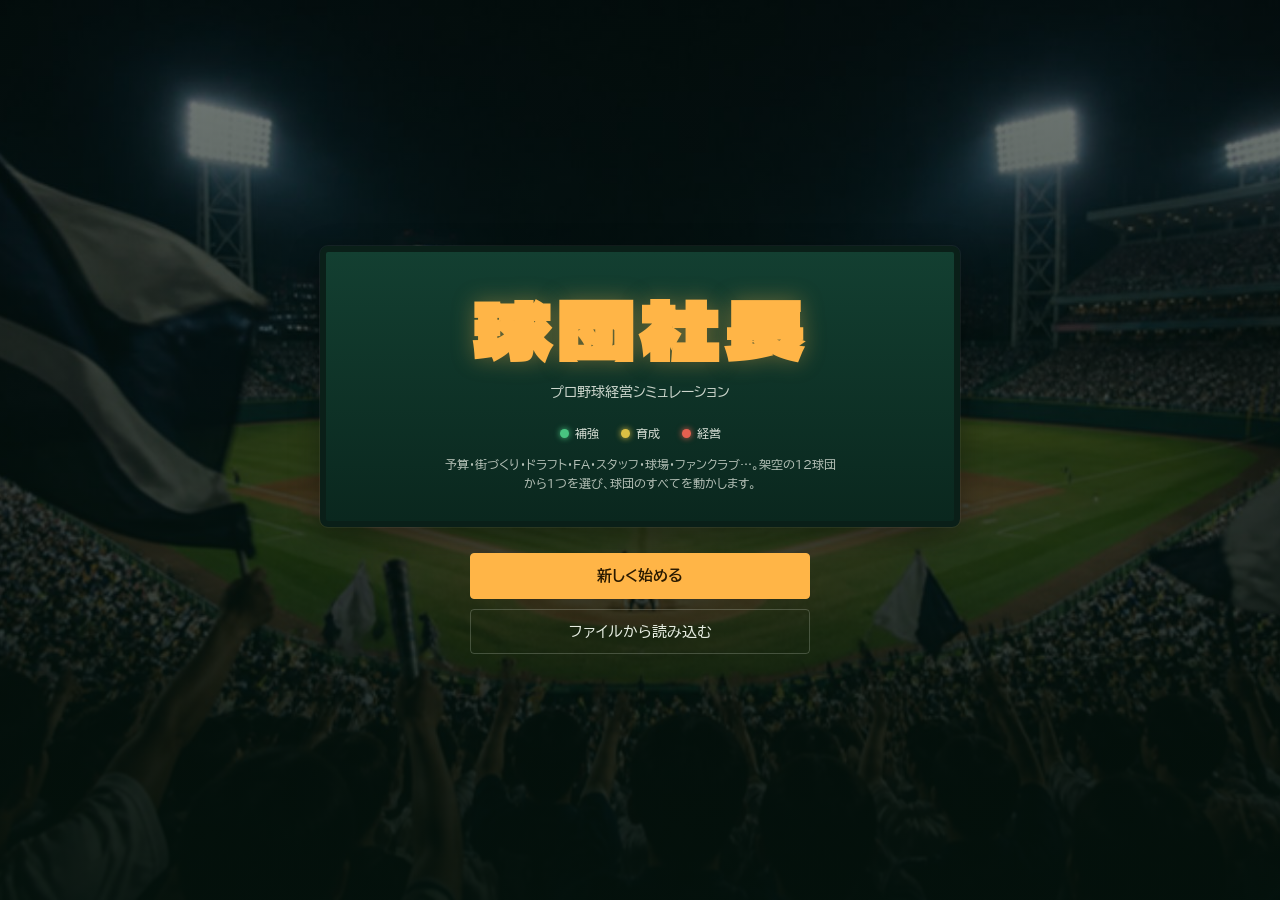
==== commit c9e0e900: "Canva で作った場面の画像と、節目の演出を追加 - img/ に Canva で生成した場面の画像（満員のナイター・春季キャンプ・外野の応援席） - タイトル画面の背景、ホーム上部に季節ごとの場面" ====
--- a/index.html
+++ b/index.html
@@ -199,6 +199,7 @@
 .mback { position: fixed; inset: 0; background: rgba(2, 12, 8, .62); z-index: 60; display: flex; align-items: flex-start; justify-content: center; padding: 40px 16px; overflow-y: auto; }
 .modal { background: var(--panel); border: 1px solid var(--line2); border-radius: 6px; width: 100%; max-width: 860px; box-shadow: var(--shadow); animation: pop .18s ease; }
 .modal.wide { max-width: 1080px; } .modal.narrow { max-width: 560px; }
+.modal.still { animation: none; }
 @keyframes pop { from { transform: translateY(8px); opacity: 0; } to { transform: none; opacity: 1; } }
 .modal-h { display: flex; align-items: center; justify-content: space-between; gap: 10px; padding: 14px 18px; border-bottom: 1px solid var(--line); }
 .modal-h h3 { margin: 0; font-size: 17px; }
@@ -267,6 +268,72 @@
 .cell.priv { border-style: solid; border-color: transparent; background: rgba(140, 160, 200, .10); }
 .cell.priv .lb { color: var(--ink3); }
 .cell.priv::after { content: "民"; position: absolute; top: 3px; left: 5px; font-size: 9.5px; color: var(--ink3); }
+/* ===== 場面の画像（Canva で生成） ===== */
+.art { position: relative; isolation: isolate; overflow: hidden; margin: 0 0 16px; border-radius: 8px; border: 1px solid var(--line); background: var(--art-bg); }
+.art img { position: absolute; inset: 0; z-index: -2; width: 100%; height: 100%; object-fit: cover; }
+.art::after { content: ""; position: absolute; inset: 0; z-index: -1; background: linear-gradient(90deg, rgba(3, 16, 11, .88) 0%, rgba(3, 16, 11, .62) 42%, rgba(3, 16, 11, .12) 100%); }
+.art.banner { min-height: clamp(150px, 19vw, 220px); display: flex; align-items: flex-end; }
+.art.cut { margin: -16px -18px 14px; border: 0; border-radius: 0; min-height: clamp(150px, 34vw, 220px); display: flex; align-items: flex-end; }
+.art.cut::after { background: linear-gradient(0deg, rgba(3, 16, 11, .9) 0%, rgba(3, 16, 11, .45) 48%, rgba(3, 16, 11, .05) 100%); }
+.art.mini { margin: 0 0 10px; min-height: 120px; display: flex; align-items: flex-end; }
+.art.mini::after { background: linear-gradient(0deg, rgba(3, 16, 11, .85), rgba(3, 16, 11, .1) 70%); }
+.art.thumb { flex: none; width: 84px; height: 60px; margin: 0; border-radius: 5px; }
+.art.thumb::after { background: none; }
+.art figcaption { display: grid; gap: 4px; padding: 18px 22px; max-width: min(720px, 100%); color: #F4F7F1; }
+.art.cut figcaption, .art.mini figcaption { padding: 14px 18px; }
+.art .k { font-family: var(--f-num); font-size: 12px; color: #FFB547; letter-spacing: .04em; }
+.art .t { margin: 0; font-family: var(--f-disp); font-weight: 400; font-size: clamp(22px, 3vw, 32px); line-height: 1.2; text-shadow: 0 2px 14px rgba(0, 0, 0, .55); }
+.art.mini .t { font-size: 18px; }
+.art .s { font-size: 13.5px; line-height: 1.6; opacity: .93; text-shadow: 0 1px 8px rgba(0, 0, 0, .6); max-width: 60ch; }
+/* 画像がまだない場面の色 */
+.art.tone-night { --art-bg: radial-gradient(38% 70% at 12% -10%, rgba(255, 244, 214, .38), transparent 70%), radial-gradient(38% 70% at 88% -10%, rgba(255, 244, 214, .32), transparent 70%), linear-gradient(180deg, #0b1b33 0%, #0e3428 64%, #1d6a45 100%); }
+.art.tone-sun { --art-bg: radial-gradient(30% 60% at 85% 0%, rgba(255, 236, 160, .7), transparent 70%), linear-gradient(180deg, #3d8fd1 0%, #8cc8ea 55%, #3e9a57 100%); }
+.art.tone-gold { --art-bg: radial-gradient(55% 90% at 75% 10%, rgba(255, 206, 92, .6), transparent 70%), linear-gradient(160deg, #241604 0%, #5e420f 58%, #b98b25 100%); }
+.art.tone-navy { --art-bg: radial-gradient(40% 80% at 70% 0%, rgba(160, 190, 255, .35), transparent 70%), linear-gradient(160deg, #081026 0%, #18295a 100%); }
+.art.tone-ice { --art-bg: radial-gradient(45% 80% at 80% 0%, rgba(255, 255, 255, .55), transparent 70%), linear-gradient(180deg, #5f88a6 0%, #a9c6da 60%, #d6e4ec 100%); }
+.art.tone-dusk { --art-bg: radial-gradient(40% 70% at 82% 100%, rgba(255, 190, 110, .55), transparent 70%), linear-gradient(180deg, #221c45 0%, #7a3f63 58%, #d98a55 100%); }
+.title.art-bg { background: linear-gradient(180deg, rgba(4, 18, 12, .55), rgba(4, 18, 12, .9)), var(--art) center / cover no-repeat, var(--bg); }
+.evrow.pic { grid-template-columns: 84px minmax(0, 1fr) auto; }
+@media (max-width: 860px) { .art figcaption { padding: 14px 16px; } .art .s { font-size: 12.5px; display: -webkit-box; -webkit-line-clamp: 3; -webkit-box-orient: vertical; overflow: hidden; } .art.cut { margin: -16px -18px 12px; } }
+@media (max-width: 480px) { .evrow.pic { grid-template-columns: 64px minmax(0, 1fr); } .evrow.pic .art.thumb { width: 64px; height: 48px; } }
+
+/* ===== 球場の広告マップ ===== */
+.admap { width: 100%; height: auto; display: block; max-width: 560px; margin: 0 auto; }
+.admap .grass { fill: rgba(79, 212, 139, .10); }
+.admap .dirt { fill: rgba(196, 150, 96, .16); }
+.admap .foul { stroke: var(--line2); stroke-width: 1.2; fill: none; }
+.admap .base { fill: var(--ink3); }
+.admap .ad { cursor: pointer; --c: var(--ink3); }
+.admap .ad > :not(text):not(title) { fill: var(--c); fill-opacity: .55; stroke: var(--c); stroke-width: 1.5; }
+.admap .ad .ln { fill: none !important; stroke-width: 6; stroke-linecap: round; stroke-opacity: .85; }
+.admap .ad .ln.dash { stroke-width: 4; stroke-dasharray: 7 5 !important; stroke-linecap: butt; }
+.admap .ad text { fill: var(--ink2); font-size: 10.5px; text-anchor: middle; font-family: var(--f-body); pointer-events: none; }
+.admap .ad text.in { fill: var(--ink); font-weight: 700; }
+.admap .ad.sold { --c: var(--ball); }
+.admap .ad.offer { --c: var(--lamp); }
+.admap .ad.sol { --c: var(--strike); }
+.admap .ad.open > :not(text):not(title) { fill-opacity: .12; stroke-dasharray: 4 3; }
+.admap .ad.lock { --c: var(--line2); cursor: default; }
+.admap .ad.lock > :not(text):not(title) { fill-opacity: .06; stroke-dasharray: 2 3; }
+.admap .ad.lock text { fill: var(--ink3); }
+.admap g.ad[data-k="seat"] > path { fill-opacity: .16; stroke-opacity: .5; }
+.admap g.ad[data-k="seat"].open > path, .admap g.ad[data-k="seat"].lock > path { fill-opacity: .05; }
+.admap .ad:hover > :not(text):not(title), .admap .ad:focus-visible > :not(text):not(title) { stroke: var(--ink); }
+.admap .ad.on > :not(text):not(title) { stroke: var(--ink); stroke-width: 2.5; }
+.admap .ad.on text { fill: var(--ink); font-weight: 700; }
+.admap .ad:focus { outline: none; }
+.adleg { display: flex; flex-wrap: wrap; gap: 6px 14px; justify-content: center; margin-top: 8px; font-size: 12px; color: var(--ink2); }
+.adleg i, .adrow i { display: inline-block; width: 10px; height: 10px; border-radius: 2px; margin-right: 5px; vertical-align: -1px; background: var(--ink3); }
+.adleg i.sold, .adrow i.sold { background: var(--ball); } .adleg i.offer, .adrow i.offer { background: var(--lamp); } .adleg i.sol, .adrow i.sol { background: var(--strike); }
+.adleg i.open, .adrow i.open { background: transparent; border: 1px dashed var(--ink3); } .adleg i.lock, .adrow i.lock { background: var(--line); }
+.adlist { display: grid; gap: 4px; }
+.adrow { display: grid; grid-template-columns: 16px minmax(0, 1fr) auto; gap: 8px; align-items: center; text-align: left; padding: 8px 10px; border: 1px solid var(--line); border-radius: var(--r); background: var(--panel2); color: var(--ink); cursor: pointer; font-size: 13px; }
+.adrow:hover { border-color: var(--lamp); }
+.adrow .r { font-size: 12px; color: var(--ink2); font-family: var(--f-num); white-space: nowrap; }
+.dlog { list-style: none; margin: 10px 0 0; padding: 0; display: grid; gap: 4px; font-size: 12.5px; }
+.dlog li { padding: 5px 9px; border-radius: var(--r); background: var(--panel2); border-left: 3px solid var(--line2); }
+.dlog li.me { border-left-color: var(--team); }
+.dlog li.co { border-left-color: var(--lamp); }
 .ladder { list-style: none; margin: 12px 0 0; padding: 0; display: grid; gap: 3px; }
 .ladder li { display: grid; grid-template-columns: 26px minmax(0, 1fr) auto; gap: 10px; align-items: center; padding: 6px 10px; border-radius: var(--r); background: var(--panel2); color: var(--ink3); font-size: 13px; }
 .ladder li .no { font-family: var(--f-num); font-size: 12px; text-align: center; line-height: 20px; border: 1px solid var(--line2); border-radius: 3px; }
@@ -337,6 +404,7 @@
 <body>
 <div id="app"><noscript>このゲームを遊ぶにはJavaScriptを有効にしてください。</noscript></div>
 <script>
+const ART_FILES = {"camp":"img/camp.jpg?v=883daa4f","season":"img/season.jpg?v=69c1b333","title":"img/title.jpg?v=1f576f3c"};
 'use strict';
 /* =========================================================
    球団社長 — 基本ユーティリティ
@@ -640,13 +708,24 @@
   profit: { n: '収益重視', d: '営業収入が増え経費が下がるが、人気は伸びにくい', budget: 0.9, rev: 1.05 }
 };
 
+/* スポンサー枠。cat: uni＝ユニフォーム・パートナー、stad＝球場内広告（球場を借りていると取り分は6割）
+   x：値段を左右するもの（tv＝中継への映り、vision＝大型ビジョンの水準、att＝観客数、cap＝席数、town＝街の賑わい） */
 const SPONSOR_SLOTS = {
-  chest: { n: 'ユニフォーム胸', base: 30000 },
-  sleeve: { n: 'ユニフォーム袖', base: 12000 },
-  helmet: { n: 'ヘルメット', base: 6000 },
-  fence: { n: '外野フェンス看板', base: 15000 },
-  partner1: { n: 'オフィシャルパートナーA', base: 8000 },
-  partner2: { n: 'オフィシャルパートナーB', base: 8000 }
+  chest: { n: 'ユニフォーム胸', base: 30000, cat: 'uni', d: 'いちばん目立つ広告。中継・写真・グッズにも載る' },
+  sleeve: { n: 'ユニフォーム袖', base: 12000, cat: 'uni', d: '胸の次に目立つ' },
+  helmet: { n: 'ヘルメット', base: 6000, cat: 'uni', d: '打席のたびに大きく映る' },
+  partner1: { n: 'オフィシャルパートナーA', base: 8000, cat: 'uni', d: '球団ロゴを自社の広告に使える協賛契約' },
+  partner2: { n: 'オフィシャルパートナーB', base: 8000, cat: 'uni', d: '球団ロゴを自社の広告に使える協賛契約' },
+  backnet: { n: 'バックネット裏LED', base: 16000, cat: 'stad', x: 'tv', d: '投球のたびに中継に映る一等地' },
+  fence: { n: '外野フェンス看板', base: 15000, cat: 'stad', x: 'tv', d: 'ホームランや好守のたびに映る' },
+  score: { n: 'スコアボード看板', base: 9000, cat: 'stad', x: 'tv', d: '球場のどこからでも見える' },
+  vision: { n: '大型ビジョンCM枠', base: 7000, cat: 'stad', x: 'vision', req: { vision: 1 }, d: 'イニング間にCMを流す。ビジョンの水準が高いほど高く売れる' },
+  ribbon: { n: 'リボンビジョン', base: 7000, cat: 'stad', x: 'vision', req: { vision: 3 }, d: '内野席に沿った帯状のビジョン。大型ビジョンLv3から設置できる' },
+  bench: { n: 'ダッグアウト上看板', base: 5000, cat: 'stad', x: 'tv', d: 'ベンチの選手と一緒に映る' },
+  pole: { n: 'ファウルポール看板', base: 3500, cat: 'stad', x: 'tv', d: '打球がポール際に飛ぶたびに注目される' },
+  concourse: { n: 'コンコース看板・のぼり', base: 2500, cat: 'stad', x: 'att', d: '観客が多いほど高く売れる' },
+  seat: { n: '座席・カップホルダー広告', base: 2000, cat: 'stad', x: 'cap', d: '席数が多いほど高く売れる' },
+  wall: { n: '球場外壁の大型看板', base: 3000, cat: 'stad', x: 'town', d: '街の人通りが多いほど高く売れる' }
 };
 const COMPANIES = ['ミライネット', 'ソラノ銀行', 'ハルカ製薬', 'カザミ自動車', 'トキワ電機', 'ヒカリ住建', 'ニシキ証券', 'コハク化粧品',
   'ツバサ航空', 'マツリ食品', 'イナホ酒造', 'シオサイ保険', 'ルミナス電工', 'ネクサス通信', 'アルタイル生命', 'シリウス証券',
@@ -665,7 +744,7 @@
 };
 
 const REV_CATS = { ticket: '入場料', food: '飲食', goods: 'グッズ', tv: '放映権', sponsor: 'スポンサー', naming: 'ネーミングライツ',
-  fanclub: 'ファンクラブ', town: '街・不動産', farm: '2軍・その他', prize: '賞金・分配金', transfer: '移籍金', subsidy: '親会社の支援' };
+  fanclub: 'ファンクラブ', stadad: '球場内広告', town: '街・不動産', farm: '2軍・その他', prize: '賞金・分配金', transfer: '移籍金', subsidy: '親会社の支援' };
 const EXP_CATS = { payroll: '選手年俸', staff: 'スタッフ人件費', rent: '球場使用料', ops: '試合運営費', travel: '遠征費', maint: '設備維持費',
   ads: '広告宣伝費', promo: 'イベント費', scout: 'スカウト費', dev: '育成費', sales: '営業費', camp: 'キャンプ費', capex: '設備投資',
   land: '土地取得', bonus: '契約金', transfer: '移籍金', interest: '支払利息', fc: 'ファンクラブ特典', townev: '街のイベント費', tax: '法人税等', other: 'その他' };
@@ -2182,42 +2261,168 @@
   }
 }
 
-/* ---------- スポンサー ---------- */
+/* ---------- スポンサー・球場内広告 ---------- */
+function sponsorCat(slot) { return (SPONSOR_SLOTS[slot] && SPONSOR_SLOTS[slot].cat) || 'uni'; }
+/* 球場を借りていると、球場内広告の収入の4割は球場の持ち主に入る */
+function stadAdShare() { return G.stad.owned ? 1 : 0.6; }
+function sponsorReq(slot) {
+  const d = SPONSOR_SLOTS[slot];
+  if (d && d.req) for (const k in d.req) { const f = G.stad.fac[k]; if (!f || f.lv < d.req[k]) return { ok: false, why: `${STAD_FAC[k].n}Lv${d.req[k]}から販売できます` }; }
+  return { ok: true };
+}
+/* 枠の相場（年額・万円） */
 function sponsorValue(slot) {
   const T = uT(); const s = SPONSOR_SLOTS[slot];
   const sales = 0.85 + clamp(G.budget.sales / 20000, 0, 3) * 0.06 + ((uStaff('sales') ? uStaff('sales').abil : 40) - 50) * 0.004;
-  return s.base * (0.45 + T.pop / 100) * (0.6 + T.market * 0.12) * sales * (G.user.policy === 'profit' ? 1.05 : 1);
+  let ex = 1;
+  if (s.x === 'att') { const A = G.fin.att; const avgAtt = A && A.g ? A.tot / A.g : (G.fin.lastAtt ? G.fin.lastAtt / 71 : capOf(T.id) * 0.7); ex = clamp(avgAtt / 27000, 0.5, 1.6); }
+  else if (s.x === 'cap') ex = clamp(capOf(T.id) / 32000, 0.5, 1.6);
+  else if (s.x === 'town') { const st = G.town.stat; ex = 0.8 + (st.vibBase != null ? st.vibBase : st.vib || 10) / 120; }
+  else if (s.x === 'vision') ex = 0.5 + G.stad.fac.vision.lv * 0.25;
+  return s.base * ex * (0.45 + T.pop / 100) * (0.6 + T.market * 0.12) * sales * (G.user.policy === 'profit' ? 1.05 : 1);
+}
+function dealNewId() { G.dealId = (G.dealId || 0) + 1; return G.dealId; }
+/* 交渉用の隠れた値：max＝希望年数での上限、py＝希望年数、pat＝我慢できる回数、int＝熱意、hn＝営業部長の読みのぶれ */
+function dealFields(o, v, py, opt) {
+  opt = opt || {};
+  const int = opt.int != null ? opt.int : rf(0.2, 1);
+  const sales = uStaff('sales'); const ab = sales ? sales.abil : 40;
+  o.id = o.id || dealNewId();
+  o.int = Math.round(int * 100) / 100;
+  o.py = py; o.yrs = o.yrs || py;
+  o.max = Math.round(v * (0.97 + int * 0.22) * rf(0.96, 1.04));
+  o.pat = ri(1, 3) + (opt.renew ? 1 : 0) + (ab >= 70 ? 1 : 0);
+  o.hn = Math.round(rf(-1, 1) * 100) / 100;
+  o.rd = 0; o.log = []; o.final = false;
+  return o;
+}
+function makeSponsorOffer(slot, opt, exclude) {
+  opt = opt || {};
+  const S = G.sponsors; const ng = S.ng || {};
+  const pool = COMPANIES.filter(c => !(exclude && exclude.has(c)) && !(ng[c] > 0));
+  const co = opt.co || pick(pool.length ? pool : COMPANIES);
+  const py = opt.yrs || ri(1, 3);
+  const v = sponsorValue(slot) * (opt.renew ? 1.03 : 1);
+  const o = { slot, co, yrs: py, exp: opt.exp || 8, renew: !!opt.renew };
+  dealFields(o, v, py, opt);
+  o.annual = roundSal(Math.min(o.max * 0.96, v * rf(0.88, 1.02)));
+  return o;
 }
 function genSponsorOffers(slot, n) {
-  const offers = [];
-  for (let i = 0; i < (n || 2); i++) {
-    const yrs = ri(1, 3);
-    const v = sponsorValue(slot) * rf(0.82, 1.15) * (1 + (yrs - 1) * 0.03);
-    offers.push({ slot, co: pick(COMPANIES), annual: roundSal(v), yrs, exp: 8 });
-  }
-  return offers;
+  const ex = new Set(G.sponsors.offers.filter(o => o.slot === slot).map(o => o.co));
+  const out = [];
+  for (let i = 0; i < (n || 2); i++) { const o = makeSponsorOffer(slot, null, ex); ex.add(o.co); out.push(o); }
+  return out;
 }
 function sponsorWeekly() {
-  const S = G.sponsors;
+  const S = G.sponsors; S.sol = S.sol || {}; S.ng = S.ng || {};
   for (const slot in SPONSOR_SLOTS) {
-    if (!S.cur[slot] && !S.offers.some(o => o.slot === slot) && chance(0.08)) S.offers.push(...genSponsorOffers(slot, ri(1, 2)));
-  }
+    if (S.cur[slot] || !sponsorReq(slot).ok) continue;
+    if (S.sol[slot] > 0) { S.sol[slot]--; if (S.sol[slot] === 0) { delete S.sol[slot]; S.offers.push(...genSponsorOffers(slot, ri(2, 3))); addNews('biz', `${SPONSOR_SLOTS[slot].n}の営業に、企業から提案が届きました`, { tid: G.user.tid }); } continue; }
+    if (!S.offers.some(o => o.slot === slot) && chance(0.06)) S.offers.push(...genSponsorOffers(slot, ri(1, 2)));
+  }
+  for (const c in S.ng) { S.ng[c]--; if (S.ng[c] <= 0) delete S.ng[c]; }
   S.offers.forEach(o => o.exp--);
-  S.offers = S.offers.filter(o => o.exp > 0);
-  let tot = 0; for (const k in S.cur) if (S.cur[k]) tot += S.cur[k].annual;
-  book('rev', 'sponsor', tot / 48);
-}
-function acceptSponsor(i) {
-  const o = G.sponsors.offers[i]; if (!o) return;
-  G.sponsors.cur[o.slot] = { co: o.co, annual: o.annual, yrs: o.yrs };
+  S.offers = S.offers.filter(o => o.exp > 0 && SPONSOR_SLOTS[o.slot]);
+  let uni = 0, stad = 0;
+  for (const k in S.cur) { const c = S.cur[k]; if (!c || !SPONSOR_SLOTS[k]) continue; if (sponsorCat(k) === 'stad') stad += c.annual; else uni += c.annual; }
+  book('rev', 'sponsor', uni / 48);
+  if (stad) book('rev', 'stadad', stad * stadAdShare() / 48);
+}
+/* 空いている枠に営業をかける（数週間で提案が届く） */
+function solicitSponsor(slot) {
+  const S = G.sponsors; S.sol = S.sol || {};
+  if (S.cur[slot] || S.sol[slot] || !sponsorReq(slot).ok) return false;
+  S.sol[slot] = ri(1, 3); return true;
+}
+function acceptSponsorId(id) {
+  const o = G.sponsors.offers.find(x => x.id === id); if (!o) return false;
+  G.sponsors.cur[o.slot] = { co: o.co, annual: o.annual, yrs: o.yrs, since: G.year };
   G.sponsors.offers = G.sponsors.offers.filter(x => x.slot !== o.slot);
-  addNews('biz', `${SPONSOR_SLOTS[o.slot].n}のスポンサーに${o.co}が決定（年${fmtOku(o.annual)}・${o.yrs}年）`, { tid: G.user.tid });
-}
+  if (G.sponsors.sol) delete G.sponsors.sol[o.slot];
+  addNews('biz', `${SPONSOR_SLOTS[o.slot].n}の${o.renew ? '契約を' + o.co + 'と更新' : 'スポンサーに' + o.co + 'が決定'}（年${fmtOku(o.annual)}・${o.yrs}年）`, { tid: G.user.tid });
+  return true;
+}
+function acceptSponsor(i) { const o = G.sponsors.offers[i]; if (o) { if (!o.id) o.id = dealNewId(); acceptSponsorId(o.id); } }
 function sponsorYearEnd() {
   const S = G.sponsors;
-  for (const k in S.cur) { const c = S.cur[k]; if (!c) continue; c.yrs--; if (c.yrs <= 0) { S.cur[k] = null; addNews('biz', `${SPONSOR_SLOTS[k].n}（${c.co}）の契約が満了しました`, { tid: G.user.tid }); } }
-  for (const slot in SPONSOR_SLOTS) if (!S.cur[slot]) S.offers.push(...genSponsorOffers(slot, ri(2, 3)));
-}
+  for (const k in S.cur) {
+    const c = S.cur[k]; if (!c) continue; c.yrs--;
+    if (c.yrs > 0) continue;
+    S.cur[k] = null;
+    if (SPONSOR_SLOTS[k] && sponsorReq(k).ok && chance(0.8)) {
+      S.offers.push(makeSponsorOffer(k, { co: c.co, renew: true, int: rf(0.5, 1), exp: 10 }));
+      addNews('biz', `${SPONSOR_SLOTS[k].n}（${c.co}）の契約が満了しました。${c.co}から更新の提案が届いています`, { tid: G.user.tid });
+    } else addNews('biz', `${SPONSOR_SLOTS[k] ? SPONSOR_SLOTS[k].n : k}（${c.co}）の契約が満了しました`, { tid: G.user.tid });
+  }
+  for (const slot in SPONSOR_SLOTS) if (!S.cur[slot] && sponsorReq(slot).ok && S.offers.filter(o => o.slot === slot).length < 2) S.offers.push(...genSponsorOffers(slot, 1));
+}
+
+/* ---------- 広告料・命名権料の交渉 ---------- */
+/* kind：'sp'＝スポンサー・球場内広告、'nm'＝ネーミングライツ */
+function dealList(kind) { return kind === 'nm' ? G.naming.offers : G.sponsors.offers; }
+function dealYearRange(kind) { return kind === 'nm' ? [3, 10] : [1, 5]; }
+function dealFind(kind, id) { return dealList(kind).find(o => o.id === id) || null; }
+function dealValue(kind, o) { return kind === 'nm' ? namingValue(o.kind) : sponsorValue(o.slot); }
+function dealLabel(kind, o) { return kind === 'nm' ? (o.kind === 'main' ? '本拠地のネーミングライツ' : '2軍球場のネーミングライツ') : SPONSOR_SLOTS[o.slot].n; }
+/* 古いセーブの提案にも交渉用の値を持たせる */
+function dealEnsure(kind, o) {
+  if (o.max != null && o.py != null) return o;
+  const v = dealValue(kind, o);
+  dealFields(o, v, o.yrs, {});
+  o.max = Math.max(o.max, Math.round(o.annual * 1.03));
+  return o;
+}
+/* 希望年数から外れるほど、年額の上限は下がる */
+function dealReserve(kind, o, yrs) { const k = kind === 'nm' ? 0.025 : 0.04; return o.max * (1 - k * Math.abs(yrs - o.py)); }
+function dealMood(o) {
+  if (o.final || o.pat <= 0) return { t: 'これ以上は難しそう', c: 'neg' };
+  if (o.pat === 1) return { t: '慎重になっている', c: 'warn' };
+  return { t: o.int >= 0.6 ? 'ぜひ契約したい様子' : '前向き', c: 'pos' };
+}
+/* 営業部長の読み。能力が高いほど幅が狭く、正確 */
+function dealHint(kind, o, yrs) {
+  const s = uStaff('sales'); const ab = s ? s.abil : 40;
+  if (ab < 45) return null;
+  const err = ab >= 75 ? 0.04 : ab >= 60 ? 0.08 : 0.13;
+  const c = dealReserve(kind, o, yrs) * (1 + (o.hn || 0) * err * 0.5);
+  return { lo: roundSal(c * (1 - err)), hi: roundSal(c * (1 + err)) };
+}
+function dealSign(kind, o) {
+  if (kind === 'nm') { const i = G.naming.offers.indexOf(o); acceptNaming(i); }
+  else acceptSponsorId(o.id);
+}
+/* こちらの条件を出す。結果：signed（合意）／counter（相手が歩み寄り）／walk（決裂） */
+function negotiateDeal(kind, id, ask, yrs) {
+  const o = dealFind(kind, id); if (!o) return { res: 'gone' };
+  dealEnsure(kind, o);
+  const [y0, y1] = dealYearRange(kind);
+  yrs = clamp(Math.round(+yrs || o.yrs), y0, y1);
+  ask = roundSal(Math.max(0, +ask || 0));
+  if (yrs === o.yrs && ask <= o.annual) { dealSign(kind, o); return { res: 'signed', annual: o.annual, yrs: o.yrs }; }
+  const R = dealReserve(kind, o, yrs);
+  o.rd++; o.log.push({ w: 'me', a: ask, y: yrs });
+  if (ask <= R) { o.annual = ask; o.yrs = yrs; o.log.push({ w: 'co', t: 'ok', a: ask, y: yrs }); dealSign(kind, o); return { res: 'signed', annual: ask, yrs }; }
+  const gap = ask / R - 1;
+  o.pat -= gap > 0.25 ? 2 : 1;
+  /* 上限を大きく超える要求は、相手を怒らせて打ち切られることがある */
+  const angry = gap > 0.12 && chance(Math.min(0.6, (gap - 0.12) * 2.5));
+  if (o.pat < 0 || angry) {
+    const L = dealList(kind); L.splice(L.indexOf(o), 1);
+    G.sponsors.ng = G.sponsors.ng || {}; G.sponsors.ng[o.co] = 24;
+    addNews('biz', `${o.co}との${dealLabel(kind, o)}の交渉は決裂しました`, { tid: G.user.tid });
+    return { res: 'walk', co: o.co, angry: angry && o.pat >= 0 };
+  }
+  const prev = o.yrs === yrs ? o.annual : Math.min(o.annual, R * 0.9);
+  let next = prev + (Math.min(R, ask) - prev) * rf(0.35, 0.65);
+  next = roundSal(Math.min(Math.floor(R), Math.max(next, prev)));
+  o.annual = next; o.yrs = yrs;
+  o.final = o.pat === 0 || (R - next) / R < 0.03;
+  o.log.push({ w: 'co', t: o.final ? 'final' : 'counter', a: next, y: yrs });
+  return { res: 'counter', annual: next, yrs, final: o.final };
+}
+/* 相手の今の条件で契約する */
+function takeDeal(kind, id) { const o = dealFind(kind, id); if (!o) return false; dealSign(kind, o); return true; }
 
 /* ---------- ネーミングライツ ---------- */
 function namingValue(kind) {
@@ -2226,19 +2431,24 @@
   return (8000 + capOf(T.id) * 0.06 + T.pop * 120 + T.market * 3000) * (G.stad.dome ? 1.1 : 1);
 }
 function genNamingOffers(kind) {
-  const out = [];
+  const out = []; const ng = G.sponsors.ng || {};
+  const pool = COMPANIES.filter(c => !(ng[c] > 0));
   for (let i = 0; i < 3; i++) {
-    const co = pick(COMPANIES); const yrs = ri(3, 8);
-    const v = namingValue(kind) * rf(0.8, 1.25) * (1 + (yrs - 3) * 0.02);
+    const co = pick(pool.length ? pool : COMPANIES); const yrs = ri(3, 8);
+    const base = namingValue(kind) * (1 + (yrs - 3) * 0.02);
+    const v = base * rf(0.85, 1.05);
     const suf = kind === 'farm' ? pick(['ファーム', 'フィールド', 'ボールパーク']) : (G.stad.dome ? 'ドーム' : pick(['スタジアム', 'フィールド', 'ボールパーク']));
     const name = co.replace(/(銀行|証券|生命|保険|製薬|自動車|電機|住建|化粧品|航空|食品|酒造|電工|通信|不動産|飲料|物産|旅行|楽器|ガス|運輸|製菓|電子|工業|薬局|商事|住宅)$/, '') + suf + (kind === 'farm' ? '' : (chance(0.5) ? uT().city : ''));
-    out.push({ kind, co, name, annual: roundSal(v), yrs, exp: 6 });
+    const o = { kind, co, name, yrs, exp: 6 };
+    dealFields(o, base, yrs, {});
+    o.annual = roundSal(Math.min(o.max * 0.96, v));
+    out.push(o);
   }
   return out;
 }
 function acceptNaming(i) {
   const o = G.naming.offers[i]; if (!o) return;
-  G.naming[o.kind] = { co: o.co, name: o.name, annual: o.annual, yrs: o.yrs };
+  G.naming[o.kind] = { co: o.co, name: o.name, annual: o.annual, yrs: o.yrs, since: G.year };
   G.naming.offers = G.naming.offers.filter(x => x.kind !== o.kind);
   if (o.kind === 'main') { uT().pop = clamp(uT().pop - 1, 0, 99); addNews('biz', `本拠地の名称が「${o.name}」に決定（年${fmtOku(o.annual)}・${o.yrs}年）`, { important: true, tid: G.user.tid }); }
   else addNews('biz', `2軍球場の名称が「${o.name}」に決定（年${fmtOku(o.annual)}）`, { tid: G.user.tid });
@@ -3968,10 +4178,9 @@
   G.fc = { members: 0, fee: { kids: 1500, reg: 4500, pre: 15000 }, ben: 3, camp: 0, joinY: 0, lastRet: 0.8 };
   G.fc.members = Math.round(fcTarget() * 0.92);
   book('rev', 'fanclub', G.fc.members * fcAvgFee() / 10000);
-  G.sponsors = { cur: {}, offers: [] };
-  for (const slot of ['chest', 'sleeve', 'fence', 'partner1']) G.sponsors.cur[slot] = { co: pick(COMPANIES), annual: roundSal(sponsorValue(slot) * rf(0.85, 1.0)), yrs: ri(1, 3) };
-  G.sponsors.cur.helmet = null; G.sponsors.cur.partner2 = null;
-  G.sponsors.offers.push(...genSponsorOffers('helmet', 2), ...genSponsorOffers('partner2', 1));
+  G.sponsors = { cur: {}, offers: [], ng: {}, sol: {} };
+  for (const slot of ['chest', 'sleeve', 'partner1', 'backnet', 'fence', 'score']) G.sponsors.cur[slot] = { co: pick(COMPANIES), annual: roundSal(sponsorValue(slot) * rf(0.85, 1.0)), yrs: ri(1, 3), since: G.year - ri(0, 4) };
+  for (const [slot, n] of [['helmet', 2], ['partner2', 1], ['vision', 2], ['bench', 1]]) if (sponsorReq(slot).ok) G.sponsors.offers.push(...genSponsorOffers(slot, n));
   G.naming = { main: null, farm: null, offers: [], solicit: 0, solicitKind: 'main' };
   G.owner = { trust: 55, startPop: T.pop, review: null, msgs: [] };
   G.plan = { goals: [], start: G.year, end: G.year + 2, set: false };
@@ -4307,7 +4516,7 @@
   if (t === 40) add('release', '戦力外通告の時期です。来季の構想から外れる選手を整理しましょう', 'contracts');
   if (t >= 44 && t <= 47) { const n = renewalList().length; if (n) add('renew', `契約更改が${n}人残っています（12月第4週で締切）`, 'contracts', t >= 46); }
   if (t >= 44 || t <= 1) if (G.foreign.length) add('frn2', '外国人選手の補強を検討できます', 'foreign');
-  if (G.sponsors.offers.length) add('sponsor', `スポンサーの提案が${G.sponsors.offers.length}件届いています`, 'sponsor');
+  if (G.sponsors.offers.length) { const rn = G.sponsors.offers.filter(o => o.renew).length; add('sponsor', `スポンサー・広告の提案が${G.sponsors.offers.length}件届いています${rn ? `（うち契約更新${rn}件）` : ''}。広告料は交渉できます`, 'sponsor'); }
   if (G.naming.offers.length) add('naming', `ネーミングライツの提案が${G.naming.offers.length}件届いています`, 'sponsor');
   if (G.fin.cash < 0) add('cash', '資金がマイナスです。融資や経費削減を検討してください', 'finance', true);
   if (G.owner.trust < 20) add('trust', 'オーナーの信頼が低下しています', 'plan', true);
@@ -4336,8 +4545,18 @@
   for (const id in G.players) NAMESET.add(G.players[id].name);
   for (const p of G.prospects) NAMESET.add(p.name);
   for (const p of G.foreign) NAMESET.add(p.name);
+  migrateSave();
   touch();
   return G;
+}
+/* 古いセーブを今の仕組みに合わせる */
+function migrateSave() {
+  if (G.town) { computeTownStats(); if (G.town.stageMax == null) { G.town.stageMax = townStage().i; G.town.stageLog = []; } }
+  const S = G.sponsors; if (!S) return;
+  S.ng = S.ng || {}; S.sol = S.sol || {};
+  S.offers = S.offers.filter(o => SPONSOR_SLOTS[o.slot]);
+  for (const o of S.offers) dealEnsure('sp', o);
+  for (const o of G.naming.offers) dealEnsure('nm', o);
 }
 function saveSlot(slot) {
   try { localStorage.setItem(SAVE_KEY + slot, serialize()); localStorage.setItem(SAVE_KEY + slot + '_meta', JSON.stringify({ t: Date.now(), team: tName(G.user.tid), date: nowStr(), name: G.user.name })); return true; }
@@ -4348,6 +4567,58 @@
 }
 function slotMeta(slot) { try { const s = localStorage.getItem(SAVE_KEY + slot + '_meta'); return s ? JSON.parse(s) : null; } catch (e) { return null; } }
 function deleteSlot(slot) { try { localStorage.removeItem(SAVE_KEY + slot); localStorage.removeItem(SAVE_KEY + slot + '_meta'); } catch (e) { } }
+
+/* =========================================================
+   場面の画像（Canva で生成し img/ に置いたもの）
+   画像がまだない場面は、場面ごとの色だけで表示する
+   ========================================================= */
+const ART = {
+  title: { alt: '満員のナイター', tone: 'night' },
+  camp: { alt: '春季キャンプの練習風景', tone: 'sun' },
+  season: { alt: 'ナイターの試合', tone: 'night', or: ['title'] },
+  post: { alt: 'ポストシーズンの夜', tone: 'gold', or: ['season', 'title'] },
+  draft: { alt: 'ドラフト会議の会場', tone: 'navy' },
+  off: { alt: '冬の球場', tone: 'ice' },
+  champ: { alt: '優勝の瞬間', tone: 'gold', or: ['post'] },
+  office: { alt: '球場を見下ろす社長室', tone: 'dusk' },
+  stadium: { alt: '本拠地の球場', tone: 'dusk' },
+  dome: { alt: 'ドーム球場', tone: 'night', or: ['stadium'] },
+  town1: { alt: '静かな球場前の通り', tone: 'dusk' },
+  town2: { alt: '店が並ぶ球場通り', tone: 'dusk', or: ['town1'] },
+  town3: { alt: 'にぎわうボールパークの街', tone: 'gold', or: ['town2', 'town1'] },
+  town4: { alt: '観光客でにぎわう夜のボールパークシティ', tone: 'night', or: ['town3', 'town2'] },
+  ev_matsuri: { alt: '夏祭り', tone: 'dusk' },
+  ev_hanabi: { alt: '球場の上の花火', tone: 'night' },
+  ev_gourmet: { alt: 'グルメフェス', tone: 'sun' },
+  ev_music: { alt: '音楽フェス', tone: 'night' },
+  ev_xmas: { alt: 'イルミネーション', tone: 'ice' }
+};
+/* その場面の画像がなければ、近い場面の画像を使う（or） */
+function artSrc(k) {
+  if (typeof ART_FILES === 'undefined') return '';
+  if (ART_FILES[k]) return ART_FILES[k];
+  for (const o of ((ART[k] && ART[k].or) || [])) if (ART_FILES[o]) return ART_FILES[o];
+  return '';
+}
+function hasArt(k) { return !!artSrc(k); }
+/* 場面の画像。o.h＝高さのクラス（banner／cut／thumb）、o.title・o.sub＝画像の上に重ねる文字 */
+function art(k, o) {
+  o = o || {}; const a = ART[k] || { alt: '', tone: 'night' }; const src = artSrc(k);
+  const tt = o.h1 ? 'h1' : 'span';
+  const txt = o.title || o.sub ? `<figcaption>${o.kicker ? `<span class="k">${o.kicker}</span>` : ''}${o.title ? `<${tt} class="t">${o.title}</${tt}>` : ''}${o.sub ? `<span class="s">${o.sub}</span>` : ''}</figcaption>` : '';
+  return `<figure class="art ${o.h || 'banner'} tone-${a.tone}${src ? ' has' : ''} ${o.cls || ''}">${src ? `<img src="${src}" alt="${esc(a.alt)}" decoding="async"${o.eager ? '' : ' loading="lazy"'} onerror="this.parentNode.classList.remove('has');this.remove()">` : ''}${txt}</figure>`;
+}
+/* いまの時期の場面 */
+function phaseArt(t) {
+  t = t === undefined ? curTurn() : t;
+  if (t >= 4 && t <= 10) return 'camp';
+  if (t >= 11 && t <= MAKEUP_TURN) return 'season';
+  if (t >= 36 && t <= 38) return 'post';
+  if (t === 39) return 'draft';
+  return 'off';
+}
+/* 街の段階（10段階）→ 4枚の絵 */
+function townArt(i) { return i <= 3 ? 'town1' : i <= 5 ? 'town2' : i <= 7 ? 'town3' : 'town4'; }
 
 /* =========================================================
    画面の土台：描画・イベント・モーダル・表・グラフ
@@ -4536,7 +4807,8 @@
     if (!m) UI.modal = UI.mq.shift() || null;
   }
   if (!m) { root.innerHTML = ''; document.body.style.overflow = ''; return; }
-  root.innerHTML = `<div class="mback" data-a="mback"><div class="modal ${m.size || ''}" role="dialog" aria-modal="true" aria-label="${esc(m.title)}"><div class="modal-h"><h3>${m.title}</h3><button class="x" data-a="closeModal" aria-label="閉じる">×</button></div><div class="modal-b">${m.body}</div>${m.foot ? `<div class="modal-f">${m.foot}</div>` : ''}</div></div>`;
+  const same = UI.lastModal === UI.modal; UI.lastModal = UI.modal;
+  root.innerHTML = `<div class="mback" data-a="mback"><div class="modal ${m.size || ''}${same ? ' still' : ''}" role="dialog" aria-modal="true" aria-label="${esc(m.title)}"><div class="modal-h"><h3>${m.title}</h3><button class="x" data-a="closeModal" aria-label="閉じる">×</button></div><div class="modal-b">${m.body}</div>${m.foot ? `<div class="modal-f">${m.foot}</div>` : ''}</div></div>`;
   document.body.style.overflow = 'hidden';
 }
 ACT.closeModal = () => { closeModal(); render(); };
@@ -4574,7 +4846,14 @@
   const el = e.target.closest('[data-i]'); if (!el) return;
   const fn = ACT[el.dataset.i]; if (fn) fn(el, e);
 });
-document.addEventListener('keydown', e => { if (e.key === 'Escape' && UI.modal) { closeModal(); render(); } });
+document.addEventListener('keydown', e => {
+  if (e.key === 'Escape' && UI.modal) { closeModal(); render(); return; }
+  /* 図の中の押せる部分（role="button"）は Enter／スペースでも押せる */
+  const el = e.target;
+  if ((e.key === 'Enter' || e.key === ' ') && el && el.matches && el.matches('[role="button"][data-a]') && !/^(BUTTON|A|INPUT|SELECT|TEXTAREA)$/.test(el.tagName)) {
+    e.preventDefault(); const fn = ACT[el.dataset.a]; if (fn) { try { fn(el, e); } catch (err) { console.error(err); } }
+  }
+});
 
 /* =========================================================
    タイトル・ホーム・週の進行・セーブ
@@ -4617,7 +4896,7 @@
   if (s.step === 2) return titleSetup();
   if (s.step === 3) return titleLoad();
   if (s.step === 4) return titleCustom();
-  return `<div class="title"><div class="title-board">
+  return `<div class="title${hasArt('title') ? ' art-bg' : ''}"${hasArt('title') ? ` style="--art:url('${artSrc('title')}')"` : ''}><div class="title-board">
     <h1>球団社長</h1>
     <p>プロ野球経営シミュレーション</p>
     <div class="lamps"><span><i class="dot b"></i>補強</span><span><i class="dot s"></i>育成</span><span><i class="dot o"></i>経営</span></div>
@@ -4788,7 +5067,7 @@
 };
 MODALS.welcome = () => {
   const T = uT();
-  return { title: `${esc(G.user.name)}社長、ようこそ`, size: 'narrow', body: `<p>${esc(tName(T.id))}の球団社長に就任しました。チームを強くし、ファンを増やし、球団を黒字にするのがあなたの仕事です。</p>
+  return { title: `${esc(G.user.name)}社長、ようこそ`, size: 'narrow', body: `${art('office', { h: 'cut', kicker: `${G.year}年1月`, title: `${esc(tName(T.id))}の球団社長に就任`, eager: true })}<p>${esc(tName(T.id))}の球団社長に就任しました。チームを強くし、ファンを増やし、球団を黒字にするのがあなたの仕事です。</p>
     <ol class="small" style="padding-left:1.2em;margin:10px 0">
       <li>ホームの「やること」から、予算・中期計画・キャンプを決めます。</li>
       <li>右上の<b>「次の週へ」</b>で1週間ずつ進みます。▾ からまとめて進めることもできます。</li>
@@ -4817,9 +5096,12 @@
     if (G.post && G.post.champ === T.id && G.flags.celGs !== G.year) { G.flags.celGs = G.year; openModal('cele', { k: 'gs' }); }
     else if (G.post && curTurn() === 36 && G.post.lgChamp && G.post.lgChamp.includes(T.id) && G.flags.celLg !== G.year) { G.flags.celLg = G.year; openModal('cele', { k: 'lg' }); }
     if (curTurn() === 0 && G.owner.review && !G.owner.review.seen) openModal('review');
+    if (curTurn() === SEASON_START && G.flags.openY !== G.year) { G.flags.openY = G.year; openModal('scene', { k: 'open' }); }
+    if (curTurn() === 39 && G.flags.draftY !== G.year) { G.flags.draftY = G.year; openModal('scene', { k: 'draft' }); }
+    const sl = (G.town.stageLog || []); if (sl.length && (G.flags.stageSeen || 0) < sl.length) { G.flags.stageSeen = sl.length; openModal('scene', { k: 'stage' }); }
     if (!quiet && rep && G.user.showWeekly && (rep.games.length || rep.exh || rep.news.length)) openModal('weekly');
     if (G.pending.length) openModal('event', { i: 0 });
-    if (curTurn() === 39 && G.draft && G.draft.stage !== 'done') toast('ドラフト会議が始まります。「ドラフト会議」画面へ', 'good');
+
   }
   render();
 }
@@ -4907,13 +5189,13 @@
 MODALS.review = () => {
   const r = G.owner.review; if (!r) return null; r.seen = true;
   const T = uT(); const h = G.fin.hist[G.fin.hist.length - 1];
-  return { title: `${r.y}年 オーナー評価`, size: 'narrow', body: `<div class="row sp"><div><div class="small muted">オーナーの信頼</div><div class="stat-big ${r.d >= 0 ? 'pos' : 'neg'}">${Math.round(r.trust)} <span class="small">（${r.d >= 0 ? '+' : ''}${Math.round(r.d)}）</span></div></div><div class="right small muted">${h ? `営業収支 ${fmtSigned(h.op != null ? h.op : h.net)}<br>観客 ${fmtPeople(h.att)}` : ''}</div></div>
+  return { title: `${r.y}年 オーナー評価`, size: 'narrow', body: `${art('office', { h: 'cut', kicker: `${r.y}年 年度末`, title: 'オーナー会議', eager: true })}<div class="row sp"><div><div class="small muted">オーナーの信頼</div><div class="stat-big ${r.d >= 0 ? 'pos' : 'neg'}">${Math.round(r.trust)} <span class="small">（${r.d >= 0 ? '+' : ''}${Math.round(r.d)}）</span></div></div><div class="right small muted">${h ? `営業収支 ${fmtSigned(h.op != null ? h.op : h.net)}<br>観客 ${fmtPeople(h.att)}` : ''}</div></div>
     <table class="t compact" style="margin-top:10px"><tbody>${r.notes.map(n => `<tr><td>${esc(n[0])}</td><td class="num ${n[1] >= 0 ? 'pos' : 'neg'}">${n[1] >= 0 ? '+' : ''}${n[1]}</td></tr>`).join('')}</tbody></table>
     ${r.subsidy ? `<p class="small">親会社が赤字のうち${fmtOku(r.subsidy)}を補填しました。</p>` : ''}${r.capex ? `<p class="small muted">設備投資 ${fmtOku(r.capex)} は営業収支の評価に含めていません。</p>` : ''}${r.tax ? `<p class="small muted">法人税等 ${fmtOku(r.tax)} を納めました。</p>` : ''}
     <p class="small muted">新しい年が始まりました。予算・中期計画・キャンプを確認しましょう。</p>`,
     foot: '<button class="btn" data-a="go" data-v="plan">中長期計画へ</button><button class="btn pri" data-a="closeModal">閉じる</button>' };
 };
-MODALS.gameover = () => ({ title: '球団社長を解任されました', size: 'narrow', body: `<p>${esc(G.gameOver.why)}。</p><p class="muted">在任：${G.startYear || START_YEAR}年〜${G.gameOver.y}年</p>`,
+MODALS.gameover = () => ({ title: '球団社長を解任されました', size: 'narrow', body: `${art('off', { h: 'cut', eager: true })}<p>${esc(G.gameOver.why)}。</p><p class="muted">在任：${G.startYear || START_YEAR}年〜${G.gameOver.y}年</p>`,
   foot: '<button class="btn" data-a="go" data-v="records">球団史を見る</button><button class="btn pri" data-a="toTitle">タイトルへ</button>' });
 ACT.toTitle = () => { closeAllModals(); UI.screen = 'title'; UI.title.step = 0; G = null; render(); };
 
@@ -4935,7 +5217,7 @@
   const F = G.fin; const ytdNet = opNet();
   const week = thisWeekGames();
   const leaders = homeLeaders();
-  return `<h1 class="h1">${phaseLabel()}</h1><p class="lead">${homeLead()}</p>
+  return `${art(phaseArt(t), { h1: true, kicker: `${G.year}年 ${G.month}月 第${G.week}週`, title: phaseLabel(), sub: homeLead(), eager: true })}
   <div class="grid g-home">
     <div class="stack">
       ${panel('やること', taskHtml, { flush: true })}
@@ -4986,12 +5268,24 @@
   return `<table class="t compact"><tbody>${bats.map(p => `<tr><td>${pLink(p)}</td><td class="num">${fmtAvg(bAvg(p.st))}</td><td class="num">${p.st.hr}本</td><td class="num">${p.st.rbi}点</td></tr>`).join('')}${pits.map(p => `<tr><td>${pLink(p)}</td><td class="num">防${fmtEra(pEra(p.st))}</td><td class="num">${p.st.w}勝${p.st.l}敗</td><td class="num">${p.st.sv ? p.st.sv + 'S' : p.st.hld ? p.st.hld + 'H' : p.st.so + 'K'}</td></tr>`).join('')}</tbody></table>`;
 }
 
+/* 大きな節目のカットイン */
+MODALS.scene = ({ k }) => {
+  const T = uT();
+  if (k === 'open') return { title: '開幕', size: 'narrow', body: `${art('season', { h: 'cut', kicker: `${G.year}年 3月`, title: 'ペナントレース開幕', sub: `${esc(tName(T.id))}の${G.year}年シーズンが始まります`, eager: true })}<p>143試合の戦いが始まります。毎週6試合。故障者の入れ替えと、7月末までの補強を忘れずに。</p><p class="small muted">去年の順位：${T.lastRank ? T.lastRank + '位' : '―'}　オーナーの期待：${expectedRank()}位前後</p>`,
+    foot: '<button class="btn" data-a="closeModal">閉じる</button><button class="btn pri" data-a="go" data-v="lineup">オーダーを確認する</button>' };
+  if (k === 'draft') return { title: 'ドラフト会議', size: 'narrow', body: `${art('draft', { h: 'cut', kicker: `${G.year}年 10月`, title: '運命のドラフト会議', sub: '1位は12球団が一斉に入札。重なれば抽選です', eager: true })}<p>スカウトが追いかけてきた有望株を指名する日です。</p>`,
+    foot: '<button class="btn" data-a="closeModal">あとで</button><button class="btn pri" data-a="go" data-v="draft">ドラフト会議へ</button>' };
+  if (k === 'stage') { const s = townStage(); const L = G.town.stageLog[G.town.stageLog.length - 1]; const n = TOWN_STAGES[L.i - 1][1];
+    return { title: '街が発展しました', size: 'narrow', body: `${art(townArt(L.i), { h: 'cut', kicker: `街の段階 ${L.i}／${TOWN_STAGES.length}`, title: n, eager: true })}<p>球場のまわりが「${n}」になりました。地域の愛着と人気が少し上がっています。</p>${s.next != null ? `<p class="small muted">次の「${s.nextN}」まで、いつもの賑わいがあと${Math.max(1, s.next - Math.floor(s.v))}です。</p>` : '<p class="small muted">これが最後の段階です。</p>'}`,
+      foot: '<button class="btn" data-a="closeModal">閉じる</button><button class="btn pri" data-a="go" data-v="town">街づくりへ</button>' }; }
+  return null;
+};
 MODALS.cele = ({ k }) => {
   const T = uT(); const gs = k === 'gs'; const y = gs ? G.year : G.year;
   const R = T.rec; const s = gs ? G.post.series.find(x => x.kind === 'gs') : null;
   const mvp = gs && G.post.mvp != null ? P_(G.post.mvp) : null;
   return { title: gs ? '日本一！' : 'リーグ優勝！', size: 'narrow',
-    body: `<div class="title-board" style="padding:26px 18px;box-shadow:none">${emblem(T, 84)}<h1 style="font-size:46px;margin-top:10px">${gs ? '日本一' : '優勝'}</h1><p>${esc(tName(T.id))}　${y}年${gs ? '' : '　' + LEAGUES[T.league]}</p>
+    body: `${art(gs ? 'champ' : 'post', { h: 'cut', eager: true })}<div class="title-board" style="padding:26px 18px;box-shadow:none">${emblem(T, 84)}<h1 style="font-size:46px;margin-top:10px">${gs ? '日本一' : '優勝'}</h1><p>${esc(tName(T.id))}　${y}年${gs ? '' : '　' + LEAGUES[T.league]}</p>
       <p class="small">${gs && s ? `グランドシリーズ ${s.winner === s.hi ? s.w[0] + '勝' + s.w[1] + '敗' : s.w[1] + '勝' + s.w[0] + '敗'}` : `${R.w}勝${R.l}敗${R.d ? R.d + '分' : ''}`}${mvp ? '　シリーズMVP ' + esc(mvp.name) : ''}</p></div>
       <p class="small muted" style="margin-top:12px">${gs ? '優勝記念グッズが飛ぶように売れています。オーナーもきっと喜んでいるはずです。' : 'このあとプレーオフで日本一を目指します。'}</p>`,
     foot: '<button class="btn pri" data-a="closeModal">閉じる</button>' };
@@ -5777,7 +6071,7 @@
 /* ---------- ドラフト会議 ---------- */
 SCREENS.draft = () => {
   const t = curTurn(); const D = G.draft; const ut = G.user.tid;
-  const head = `<h1 class="h1">ドラフト会議</h1>`;
+  const head = art('draft', { h1: true, kicker: `${G.year}年 10月第4週`, title: 'ドラフト会議', sub: t === 39 ? 'いよいよ指名の日。1位は一斉入札、重なれば抽選です' : '' });
   if (t !== 39 || !D) {
     const marked = G.prospects.filter(p => p.pr.mark);
     const last = D && D.picks ? draftSummary(D) : '';
@@ -5928,7 +6222,7 @@
   const tab = getTab('stadium', 'stad');
   const S = G.stad; const T = uT();
   const tb = tabs('stadium', [['stad', '本拠地球場'], ['team', 'チーム施設'], ['new', '球場の買収・新球場']], tab);
-  const head = `<h1 class="h1">球場・設備</h1><div class="panel" style="margin-bottom:16px">${tiles([['本拠地', esc(stadiumName()), S.dome ? 'ドーム' : '屋外'], ['収容人数', comma(capOf(T.id)) + '人', S.fac.seats.lv ? `増設Lv${S.fac.seats.lv}` : ''], ['観戦満足度', Math.round(stadSatisfaction()), '設備・状態・築年数で決まる'], ['所有', S.owned ? '球団所有' : '賃借', S.owned ? '使用料なし' : `使用料 ${fmtOku(S.rent)}／年`], ['築年数', (S.age || 0) + '年']])}</div>`;
+  const head = `${art(S.dome ? 'dome' : 'stadium', { h1: true, kicker: '球場・設備', title: esc(stadiumName()), sub: `${comma(capOf(T.id))}人・${S.dome ? 'ドーム' : '屋外'}・${S.owned ? '球団が保有' : '借りている球場'}` })}<div class="panel" style="margin-bottom:16px">${tiles([['本拠地', esc(stadiumName()), S.dome ? 'ドーム' : '屋外'], ['収容人数', comma(capOf(T.id)) + '人', S.fac.seats.lv ? `増設Lv${S.fac.seats.lv}` : ''], ['観戦満足度', Math.round(stadSatisfaction()), '設備・状態・築年数で決まる'], ['所有', S.owned ? '球団所有' : '賃借', S.owned ? '使用料なし' : `使用料 ${fmtOku(S.rent)}／年`], ['築年数', (S.age || 0) + '年']])}</div>`;
   let body = '';
   if (tab === 'stad') body = panel('球場の設備', `<div class="tw"><table class="t"><thead><tr><th>設備</th><th class="num">レベル</th><th>状態</th><th>増強</th><th>改修</th></tr></thead><tbody>${Object.keys(STAD_FAC).map(k => facRow('stad', k)).join('')}</tbody></table></div>`, { flush: true }) + '<p class="small muted">設備は少しずつ傷み、状態が下がると効果が落ちます。スタンド増設とフィールド整備はオフシーズン（10月〜2月）だけ着工できます。</p>';
   else if (tab === 'team') body = panel('チーム施設', `<div class="tw"><table class="t"><thead><tr><th>施設</th><th class="num">レベル</th><th>状態</th><th>増強</th><th>改修</th></tr></thead><tbody>${Object.keys(TEAM_FAC).map(k => facRow('team', k)).join('')}</tbody></table></div>`, { flush: true });
@@ -5953,26 +6247,145 @@
 ACT.nsCap = el => { UI.f.ns.cap = +el.dataset.v; render(); };
 ACT.nsStart = () => { const r = startNewStadium(UI.f.ns.type, UI.f.ns.cap); if (r.ok) toast('新球場の建設を始めました', 'good'); else toast(r.why, 'bad'); render(); };
 
-/* ---------- スポンサー・ネーミングライツ ---------- */
+/* ---------- スポンサー・球場内広告・ネーミングライツ ---------- */
+function adStatus(slot) {
+  const S = G.sponsors;
+  if (!sponsorReq(slot).ok) return 'lock';
+  if (S.cur[slot]) return 'sold';
+  if (S.offers.some(o => o.slot === slot)) return 'offer';
+  if (S.sol && S.sol[slot]) return 'sol';
+  return 'open';
+}
+const AD_ST = { sold: '契約中', offer: '提案あり', sol: '営業中', open: '空き', lock: '未設置' };
+/* 球場の広告マップ（SVG）。枠ごとに、契約状況の色で塗る */
+const AD_SHAPES = {
+  seat: { s: '<path d="M22 116 L76 112 L200 236 L324 112 L378 116 L378 140 L200 268 L22 140 Z"/>', l: [346, 136, '座席'] },
+  concourse: { s: '<path class="ln dash" d="M16 146 L200 278 L384 146"/>', l: [356, 184, 'コンコース'] },
+  ribbon: { s: '<path class="ln" d="M151.5 210 L89.5 148 M248.5 210 L310.5 148"/>', l: [47, 164, 'リボンビジョン'] },
+  fence: { s: '<path class="ln" d="M76 112 Q200 -14 324 112"/>', l: [200, 68, '外野フェンス'] },
+  score: { s: '<rect x="160" y="6" width="80" height="24" rx="2"/>', l: [200, 22, 'スコアボード'], inside: true },
+  vision: { s: '<rect x="248" y="12" width="58" height="22" rx="2"/>', l: [277, 27, 'ビジョン'], inside: true },
+  pole: { s: '<rect x="72" y="86" width="7" height="28"/><rect x="321" y="86" width="7" height="28"/>', l: [60, 80, 'ポール'] },
+  bench: { s: '<rect x="160.5" y="217.3" width="24" height="8" transform="rotate(45 172.5 221.3)"/><rect x="215.5" y="217.3" width="24" height="8" transform="rotate(-45 227.5 221.3)"/>', l: [200, 208, 'ダッグアウト'] },
+  backnet: { s: '<rect x="168" y="244" width="64" height="8" rx="2"/>', l: [200, 296, 'バックネット裏LED'] },
+  wall: { s: '<rect x="8" y="268" width="84" height="26" rx="3"/>', l: [50, 285, '外壁看板'], inside: true }
+};
+function adMapSvg(sel) {
+  const order = ['seat', 'concourse', 'ribbon', 'fence', 'score', 'vision', 'pole', 'bench', 'backnet', 'wall'];
+  const spots = order.filter(k => SPONSOR_SLOTS[k]).map(k => {
+    const a = AD_SHAPES[k]; const st = adStatus(k);
+    return `<g class="ad ${st}${sel === k ? ' on' : ''}" data-a="adSel" data-k="${k}" role="button" tabindex="0" aria-label="${SPONSOR_SLOTS[k].n}：${AD_ST[st]}"><title>${SPONSOR_SLOTS[k].n}（${AD_ST[st]}）</title>${a.s}<text x="${a.l[0]}" y="${a.l[1]}" class="${a.inside ? 'in' : ''}">${a.l[2]}</text></g>`;
+  }).join('');
+  return `<svg class="admap" viewBox="0 0 400 304" role="group" aria-label="球場の広告マップ">
+    <path class="grass" d="M200 236 L76 112 Q200 -14 324 112 Z"/><path class="dirt" d="M200 248 L258 190 L200 132 L142 190 Z"/>
+    <path class="foul" d="M200 236 L76 112 M200 236 L324 112"/>
+    <rect class="base" x="196" y="232" width="8" height="8" transform="rotate(45 200 236)"/><rect class="base" x="240.5" y="188.5" width="7" height="7" transform="rotate(45 244 192)"/>
+    <rect class="base" x="196.5" y="144.5" width="7" height="7" transform="rotate(45 200 148)"/><rect class="base" x="152.5" y="188.5" width="7" height="7" transform="rotate(45 156 192)"/>
+    ${spots}</svg>
+    <div class="adleg">${['sold', 'offer', 'sol', 'open', 'lock'].map(k => `<span><i class="${k}"></i>${AD_ST[k]}</span>`).join('')}</div>`;
+}
+function dealTags(o) {
+  const t = [];
+  if (o.renew) t.push('<span class="tag b">契約更新</span>');
+  if (o.int >= 0.75) t.push('<span class="tag lamp">熱心</span>');
+  if (o.rd) t.push(`<span class="tag">交渉${o.rd}回目</span>`);
+  return t.join(' ');
+}
+function offerRow(kind, o, extra) {
+  return `<div class="lot-row"><div style="flex:1;min-width:150px"><b>${esc(o.co)}</b> ${dealTags(o)}<div class="small muted">${extra || ''}年${fmtOku(o.annual)}×${o.yrs}年・あと${o.exp}週</div></div>
+    <button class="btn sm pri" data-a="dealOpen" data-k="${kind}" data-id="${o.id}">交渉する</button><button class="btn sm" data-a="dealTake" data-k="${kind}" data-id="${o.id}">この条件で契約</button></div>`;
+}
+/* 枠の詳細（球場内広告の右側・ユニフォーム枠のカード） */
+function slotDetail(slot) {
+  const S = G.sponsors; const d = SPONSOR_SLOTS[slot]; const st = adStatus(slot); const c = S.cur[slot];
+  const stad = sponsorCat(slot) === 'stad'; const share = stad ? stadAdShare() : 1;
+  const offers = S.offers.filter(o => o.slot === slot);
+  let h = `<p class="small muted" style="margin:0 0 8px">${d.d || ''}</p><dl class="kv"><dt>相場（年）</dt><dd>${st === 'lock' ? '―' : fmtOku(sponsorValue(slot))}</dd>${stad ? `<dt>球団の取り分</dt><dd>${share < 1 ? '6割（球場を借りているため）' : '全額（球場を保有）'}</dd>` : ''}</dl>`;
+  if (st === 'lock') h += `<p class="small warn" style="margin:10px 0 0">${sponsorReq(slot).why}</p><button class="btn sm" style="margin-top:8px" data-a="go" data-v="stadium">球場・設備へ</button>`;
+  if (c) h += `<div class="lot-row" style="margin-top:10px"><div style="flex:1"><b>${esc(c.co)}</b> <span class="tag b">契約中</span><div class="small muted">年${fmtOku(c.annual)}${share < 1 ? `（球団の取り分 ${fmtOku(c.annual * share)}）` : ''}・残り${c.yrs}年</div></div></div><p class="small faint" style="margin:6px 0 0">契約が終わる年の12月に、更新の提案が届きます。人気が上がっていれば値上げを交渉できます。</p>`;
+  if (offers.length) h += `<div class="lot" style="margin-top:10px">${offers.map(o => offerRow('sp', o)).join('')}</div>`;
+  else if (st === 'sol') h += `<p class="small" style="margin:10px 0 0">営業中です。あと${S.sol[slot]}週で提案が届きます。</p>`;
+  else if (st === 'open') h += `<p class="small" style="margin:10px 0 6px">いまは空いています。</p><button class="btn sm pri" data-a="adSolicit" data-k="${slot}">企業に営業をかける</button>`;
+  return h;
+}
 SCREENS.sponsor = () => {
   const S = G.sponsors; const N = G.naming;
-  const slots = Object.entries(SPONSOR_SLOTS).map(([k, d]) => { const c = S.cur[k]; const offers = S.offers.map((o, i) => ({ o, i })).filter(x => x.o.slot === k);
-    return `<tr><td><b>${d.n}</b></td><td>${c ? `${esc(c.co)}<div class="small muted">年${fmtOku(c.annual)}・残り${c.yrs}年</div>` : '<span class="warn">募集中</span>'}</td><td>${offers.map(x => `<div class="row" style="margin-bottom:4px"><span class="small">${esc(x.o.co)}　年${fmtOku(x.o.annual)}×${x.o.yrs}年</span><button class="btn xs pri" data-a="spAccept" data-i="${x.i}">契約</button><span class="small faint">あと${x.o.exp}週</span></div>`).join('') || '<span class="faint small">提案なし</span>'}</td></tr>`; }).join('');
-  const tot = sum(Object.values(S.cur).filter(Boolean), c => c.annual);
-  const nOff = N.offers.map((o, i) => ({ o, i }));
-  const share = G.stad.owned ? 1 : 0.5;
-  const nrow = kind => { const c = N[kind]; const offers = nOff.filter(x => x.o.kind === kind);
-    return panel(kind === 'main' ? '本拠地球場のネーミングライツ' : '2軍球場のネーミングライツ', `${c ? `<p>現在の名称：<b>${esc(c.name)}</b>（${esc(c.co)}・年${fmtOku(c.annual)}・残り${c.yrs}年）</p>` : `<p class="muted">現在の名称：${kind === 'main' ? esc(G.stad.name) : '2軍球場'}（命名権は未販売）</p>`}
-      ${offers.map(x => `<div class="lot-row"><div style="flex:1"><b>${esc(x.o.name)}</b><div class="small muted">${esc(x.o.co)}　年${fmtOku(x.o.annual)}×${x.o.yrs}年${kind === 'main' && share < 1 ? `（球団の取り分 ${fmtOku(x.o.annual * share)}）` : ''}</div></div><button class="btn sm pri" data-a="nmAccept" data-i="${x.i}">この名称にする</button></div>`).join('')}
-      ${!c && !offers.length ? (N.solicit > 0 && N.solicitKind === kind ? `<p class="small">募集中…あと${N.solicit}週で提案が届きます</p>` : `<button class="btn" data-a="nmSolicit" data-k="${kind}">命名権の購入企業を募集する</button>`) : ''}
-      ${kind === 'main' && share < 1 ? '<p class="small muted">球場を借りているため、命名権料の半分は球場の持ち主に入ります。</p>' : ''}${kind === 'main' ? '<p class="small faint">名前が変わると、長年のファンの一部は少し残念がります。</p>' : ''}`); };
-  return `<h1 class="h1">スポンサー・ネーミングライツ</h1><p class="lead">提示額は球団の人気・市場規模・営業部長の力・営業活動費で変わります。毎年12月に契約が満了したスポンサー枠で新しい提案が届きます。</p>
-  ${panel(`ユニフォーム・球場広告（年${fmtOku(tot)}）`, `<div class="tw"><table class="t"><thead><tr><th>枠</th><th>現在の契約</th><th>届いている提案</th></tr></thead><tbody>${slots}</tbody></table></div>`, { flush: true })}
-  <div style="height:16px"></div><div class="grid g2">${nrow('main')}${nrow('farm')}</div>`;
-};
+  for (const o of S.offers) if (!o.id) dealEnsure('sp', o);
+  for (const o of N.offers) if (!o.id) dealEnsure('nm', o);
+  const tab = getTab('sponsor', 'stad');
+  const keys = Object.keys(SPONSOR_SLOTS);
+  const stadK = keys.filter(k => sponsorCat(k) === 'stad'), uniK = keys.filter(k => sponsorCat(k) !== 'stad');
+  const sumOf = ks => sum(ks.filter(k => S.cur[k]), k => S.cur[k].annual);
+  const share = stadAdShare(); const nmShare = G.stad.owned ? 1 : 0.5;
+  const nOpen = keys.filter(k => ['open', 'offer', 'sol'].includes(adStatus(k))).length;
+  const sales = uStaff('sales');
+  const head = `<h1 class="h1">スポンサー・広告</h1><p class="lead">企業からの提案は、そのまま受けても、広告料を交渉してもかまいません。強気に出るほど高く売れることもありますが、相手の上限を大きく超える要求は決裂のもとです。</p>
+    <div class="panel" style="margin-bottom:16px">${tiles([['スポンサー（年）', fmtOku(sumOf(uniK))], ['球場内広告（年）', fmtOku(sumOf(stadK) * share), share < 1 ? '取り分6割' : '全額が球団に'], ['ネーミングライツ（年）', fmtOku((N.main ? N.main.annual * nmShare : 0) + (N.farm ? N.farm.annual : 0))], ['空いている枠', nOpen + '枠'], ['届いている提案', S.offers.length + N.offers.length + '件'], ['営業部長', sales ? esc(sales.name) : 'なし', sales ? `能力 ${sales.abil}${sales.abil >= 45 ? '・相手の上限を読める' : ''}` : '', 'txt']])}</div>
+    ${tabs('sponsor', [['stad', '球場内広告', S.offers.filter(o => sponsorCat(o.slot) === 'stad').length || null], ['uni', 'ユニフォーム・協賛', S.offers.filter(o => sponsorCat(o.slot) !== 'stad').length || null], ['naming', 'ネーミングライツ', N.offers.length || null]], tab)}`;
+  let body = '';
+  if (tab === 'stad') {
+    const sel = UI.sel.ad && SPONSOR_SLOTS[UI.sel.ad] ? UI.sel.ad : null;
+    const list = `<div class="adlist">${stadK.map(k => { const st = adStatus(k); const c = S.cur[k]; const n = S.offers.filter(o => o.slot === k).length;
+      const right = st === 'sold' ? `年${fmtOku(c.annual * share)}・残り${c.yrs}年` : st === 'offer' ? `提案${n}件` : st === 'sol' ? `あと${S.sol[k]}週` : st === 'lock' ? sponsorReq(k).why.replace('から販売できます', '') : `相場 年${fmtOku(sponsorValue(k))}`;
+      return `<button class="adrow" data-a="adSel" data-k="${k}"><i class="${st}"></i><span class="nm">${SPONSOR_SLOTS[k].n}</span><span class="r">${right}</span></button>`; }).join('')}</div>`;
+    body = `<div class="grid g2"><div class="panel"><div class="panel-b">${adMapSvg(sel)}</div></div>
+      ${sel ? panel(SPONSOR_SLOTS[sel].n, slotDetail(sel), { act: '<button class="btn sm" data-a="adSel" data-k="">一覧に戻る</button>' }) : panel('広告枠', list + `<p class="small muted" style="margin:10px 0 0">${share < 1 ? '球場を借りているため、球場内広告の収入の4割は球場の持ち主に入ります。球場を買い取ると全額が球団の収入になります。' : '球場を保有しているので、球場内広告の収入は全額が球団に入ります。'}</p>`)}</div>`;
+  } else if (tab === 'uni') {
+    body = `<div class="grid g2">${uniK.map(k => panel(SPONSOR_SLOTS[k].n, slotDetail(k))).join('')}</div>`;
+  } else {
+    const nrow = kind => { const c = N[kind]; const offers = N.offers.filter(o => o.kind === kind);
+      return panel(kind === 'main' ? '本拠地球場のネーミングライツ' : '2軍球場のネーミングライツ', `${c ? `<p>現在の名称：<b>${esc(c.name)}</b>（${esc(c.co)}・年${fmtOku(c.annual)}・残り${c.yrs}年）</p>` : `<p class="muted">現在の名称：${kind === 'main' ? esc(G.stad.name) : '2軍球場'}（命名権は未販売）</p>`}
+        <dl class="kv" style="margin-bottom:10px"><dt>相場（年）</dt><dd>${fmtOku(namingValue(kind))}</dd></dl>
+        ${offers.length ? `<div class="lot">${offers.map(o => offerRow('nm', o, `「${esc(o.name)}」　`)).join('')}</div>` : ''}
+        ${!c && !offers.length ? (N.solicit > 0 && N.solicitKind === kind ? `<p class="small">募集中…あと${N.solicit}週で提案が届きます</p>` : `<button class="btn" data-a="nmSolicit" data-k="${kind}">命名権の購入企業を募集する</button>`) : ''}
+        ${kind === 'main' && nmShare < 1 ? '<p class="small muted">球場を借りているため、命名権料の半分は球場の持ち主に入ります。</p>' : ''}${kind === 'main' ? '<p class="small faint">名前が変わると、長年のファンの一部は少し残念がります。</p>' : ''}`); };
+    body = `<div class="grid g2">${nrow('main')}${nrow('farm')}</div>`;
+  }
+  return head + body;
+};
+ACT.adSel = el => { UI.sel.ad = el.dataset.k || null; render(); };
+ACT.adSolicit = el => { if (solicitSponsor(el.dataset.k)) toast('営業を始めました。1〜3週で提案が届きます', 'good'); render(); };
 ACT.spAccept = el => { acceptSponsor(+el.dataset.i); toast('スポンサー契約を結びました', 'good'); render(); };
 ACT.nmAccept = el => { acceptNaming(+el.dataset.i); toast('ネーミングライツ契約を結びました', 'good'); render(); };
 ACT.nmSolicit = el => { G.naming.solicit = ri(2, 4); G.naming.solicitKind = el.dataset.k; toast('募集を始めました。数週間で提案が届きます'); render(); };
+
+/* ---------- 広告料・命名権料の交渉 ---------- */
+MODALS.deal = ({ kind, id }) => {
+  const o = dealFind(kind, id); if (!o) return null;
+  dealEnsure(kind, o);
+  const f = UI.f.deal && UI.f.deal.id === id && UI.f.deal.kind === kind ? UI.f.deal : (UI.f.deal = { kind, id, ask: roundSal(o.annual * 1.1), yrs: o.yrs });
+  const [y0, y1] = dealYearRange(kind);
+  const v = dealValue(kind, o); const mood = dealMood(o); const hint = dealHint(kind, o, f.yrs);
+  const share = kind === 'sp' ? (sponsorCat(o.slot) === 'stad' ? stadAdShare() : 1) : (o.kind === 'main' && !G.stad.owned ? 0.5 : 1);
+  const log = o.log.map(l => l.w === 'me' ? `<li class="me">あなた：年${fmtOku(l.a)}×${l.y}年でどうですか</li>`
+    : `<li class="co">${esc(o.co)}：${l.t === 'final' ? `年${fmtOku(l.a)}×${l.y}年。これが精一杯です` : `年${fmtOku(l.a)}×${l.y}年なら出せます`}</li>`).join('');
+  return { title: `${esc(o.co)}と交渉`, size: 'narrow', body: `<p class="small muted" style="margin:0 0 8px">${dealLabel(kind, o)}${kind === 'nm' ? `「${esc(o.name)}」` : ''}${o.renew ? '（契約更新）' : ''}</p>
+    <dl class="kv"><dt>相手の条件</dt><dd><b>年${fmtOku(o.annual)}</b>×${o.yrs}年</dd><dt>相場</dt><dd>年${fmtOku(v)}</dd><dt>相手が望む年数</dt><dd>${o.py}年</dd>
+      <dt>相手の様子</dt><dd><span class="${mood.c}">${mood.t}</span></dd><dt>営業部長の読み</dt><dd>${hint ? `上限は年${fmtOku(hint.lo)}〜${fmtOku(hint.hi)}くらい` : '<span class="faint">読めない</span>'}</dd></dl>
+    ${log ? `<ul class="dlog">${log}</ul>` : ''}
+    <hr class="sep">
+    <div class="field"><span>契約年数</span>${seg('dealYrs', Array.from({ length: y1 - y0 + 1 }, (_, i) => [y0 + i, (y0 + i) + '年']), f.yrs)}<span class="small muted">相手が望む年数から外れるほど、出せる額は下がります</span></div>
+    <div class="field" style="margin-top:10px"><span>こちらの希望額（年・万円）</span><div class="row"><input class="inp num" style="width:150px" type="number" step="100" min="0" value="${f.ask}" data-i="dealAsk" aria-label="希望額（万円）"><span class="small muted" id="dealFmt">${fmtOku(f.ask)}</span></div>
+      <div class="row" style="margin-top:6px">${[1.05, 1.1, 1.2].map(m => `<button class="btn xs" data-a="dealMul" data-v="${m}">相手の条件の${Math.round((m - 1) * 100)}%増し</button>`).join('')}<button class="btn xs" data-a="dealSet" data-v="${roundSal(v)}">相場</button>${hint ? `<button class="btn xs" data-a="dealSet" data-v="${hint.lo}">読みの下限</button>` : ''}</div></div>
+    ${share < 1 ? `<p class="small muted" style="margin:10px 0 0">球場を借りているため、球団に入るのは${share * 10}割です。</p>` : ''}`,
+    foot: `<button class="btn" data-a="closeModal">あとで</button><button class="btn" data-a="dealTake" data-k="${kind}" data-id="${id}">相手の条件で契約</button><button class="btn pri" data-a="dealGo" data-k="${kind}" data-id="${id}">この条件で提案する</button>` };
+};
+ACT.dealOpen = el => { const kind = el.dataset.k, id = +el.dataset.id; const o = dealFind(kind, id); if (!o) return; UI.f.deal = { kind, id, ask: roundSal(o.annual * 1.1), yrs: o.yrs }; openModal('deal', { kind, id }); render(); };
+ACT.dealYrs = el => { if (!UI.f.deal) return; UI.f.deal.yrs = +el.dataset.v; renderModalRoot(); };
+ACT.dealAsk = el => { const f = UI.f.deal; if (!f) return; f.ask = Math.max(0, Math.round(+el.value || 0)); const a = $('#dealFmt'); if (a) a.textContent = fmtOku(f.ask); };
+ACT.dealMul = el => { const f = UI.f.deal; if (!f) return; const o = dealFind(f.kind, f.id); if (!o) return; f.ask = roundSal(o.annual * +el.dataset.v); renderModalRoot(); };
+ACT.dealSet = el => { if (!UI.f.deal) return; UI.f.deal.ask = +el.dataset.v; renderModalRoot(); };
+ACT.dealGo = el => {
+  const kind = el.dataset.k, id = +el.dataset.id; const f = UI.f.deal; if (!f) return;
+  const o = dealFind(kind, id); if (!o) { closeModal(); render(); return; }
+  const co = o.co; const r = negotiateDeal(kind, id, f.ask, f.yrs);
+  if (r.res === 'signed') { toast(`${co}と合意しました（年${fmtOku(r.annual)}×${r.yrs}年）`, 'good'); closeModal(); }
+  else if (r.res === 'walk') { toast(r.angry ? `${co}は気分を害して、交渉を打ち切りました` : `${co}との交渉は決裂しました`, 'bad'); closeModal(); }
+  else if (r.res === 'counter') { toast(`${co}「年${fmtOku(r.annual)}×${r.yrs}年${r.final ? 'が精一杯です' : 'なら出せます'}」`); renderModalRoot(); }
+  else closeModal();
+  render();
+};
+ACT.dealTake = el => { const kind = el.dataset.k, id = +el.dataset.id; const o = dealFind(kind, id); if (!o) return; const co = o.co; if (takeDeal(kind, id)) toast(`${co}と契約しました（年${fmtOku(o.annual)}×${o.yrs}年）`, 'good'); if (UI.modal && UI.modal.k === 'deal') closeModal(); render(); };
 
 /* ---------- ファン・広報 ---------- */
 SCREENS.fans = () => {
@@ -6024,7 +6437,7 @@
   const tab = getTab('town', 'map');
   const nEv = (tw.events || []).length;
   const stg = townStage();
-  const head = `<h1 class="h1">街づくり</h1><p class="lead">球場の周りに街をつくり、観客が来やすく、試合がない日も人が集まる「ボールパーク」を目指します。イベントで人を呼ぶと、空いている土地に民間の店や住宅が建ち、街が自然に育っていきます。</p>
+  const head = `${art(townArt(stg.i), { h1: true, kicker: `街づくり・段階 ${stg.i}／${stg.max}`, title: stg.n, sub: '球場の周りに街をつくり、試合がない日も人が集まる「ボールパーク」を目指します。イベントで人を呼ぶと、空いている土地に民間の店や住宅が建っていきます。' })}
   <div class="panel" style="margin-bottom:16px">${tiles([['街の段階', stg.n, `段階 ${stg.i}／${stg.max}`, 'txt'], ['アクセス', st.acc], ['賑わい', st.vib, st.vib !== st.vibBase ? `いつもの賑わい ${st.vibBase}` : ''], ['住民', fmtPeople(Math.round(st.pop))], ['地域の愛着', Math.round(tw.attach)], ['発展の勢い', Math.round(tw.dev || 0), (tw.dev || 0) >= DEV_START ? '民間の開発が進行中' : DEV_START + 'で民間の開発が始まる'], ['地価', '×' + tw.landIdx.toFixed(2)], ['街の収入', fmtOku(townWeeklyRevenue(curTurn() >= 11 && curTurn() <= 38)) + '／週']])}</div>
   ${tabs('town', [['map', '区画と建物'], ['ev', '街のイベント', nEv || null]], tab)}`;
   return head + (tab === 'ev' ? townEventsView() : townMapView());
@@ -6091,7 +6504,8 @@
 }
 function townEventsView() {
   const tw = G.town; const evs = tw.events || [];
-  const running = evs.length ? `<div class="lot">${evs.map(e => { const d = TOWN_EVENTS[e.k]; return `<div class="lot-row"><span style="font-size:22px">${d.i}</span><div style="flex:1;min-width:160px"><b>${d.n}</b> <span class="small muted">残り${e.wk}週</span>${bar(e.tot - e.wk, e.tot)}</div></div>`; }).join('')}</div>`
+  const evPic = evs.find(e => hasArt('ev_' + e.k));
+  const running = evs.length ? (evPic ? art('ev_' + evPic.k, { h: 'mini', title: TOWN_EVENTS[evPic.k].n, sub: '開催中' }) : '') + `<div class="lot">${evs.map(e => { const d = TOWN_EVENTS[e.k]; return `<div class="lot-row"><span style="font-size:22px">${d.i}</span><div style="flex:1;min-width:160px"><b>${d.n}</b> <span class="small muted">残り${e.wk}週</span>${bar(e.tot - e.wk, e.tot)}</div></div>`; }).join('')}</div>`
     : '<p class="muted" style="margin:0">いま開いているイベントはありません。下の一覧から開催できます（同時に2つまで）。</p>';
   const dev = tw.dev || 0;
   const sg = townStage();
@@ -6099,7 +6513,7 @@
   const list = Object.entries(TOWN_EVENTS).map(([k, d]) => {
     const c = eventCanHost(k); const m = eventMult(k); const on = evs.some(e => e.k === k);
     const when = [d.months ? d.months.join('・') + '月' : '通年', d.off ? 'オフ限定' : '', `${d.wk}週間`].filter(Boolean).join('・');
-    return `<div class="evrow ${on ? 'on' : ''}"><div class="ei">${d.i}</div><div><b>${d.n}</b> <span class="small muted">${fmtOku(d.cost)}・${when}</span><div class="small muted">${d.d}</div>${evEffects(d, m)}</div>
+    return `<div class="evrow ${on ? 'on' : ''}${hasArt('ev_' + k) ? ' pic' : ''}">${hasArt('ev_' + k) ? art('ev_' + k, { h: 'thumb' }) : `<div class="ei">${d.i}</div>`}<div><b>${d.n}</b> <span class="small muted">${fmtOku(d.cost)}・${when}</span><div class="small muted">${d.d}</div>${evEffects(d, m)}</div>
       <button class="btn sm pri" data-a="hostEv" data-k="${k}" ${c.ok ? '' : 'disabled'}>開催する</button>${c.ok ? '' : `<div class="why">${esc(c.why)}</div>`}</div>`;
   }).join('');
   const log = (tw.evLog || []).slice(0, 8);
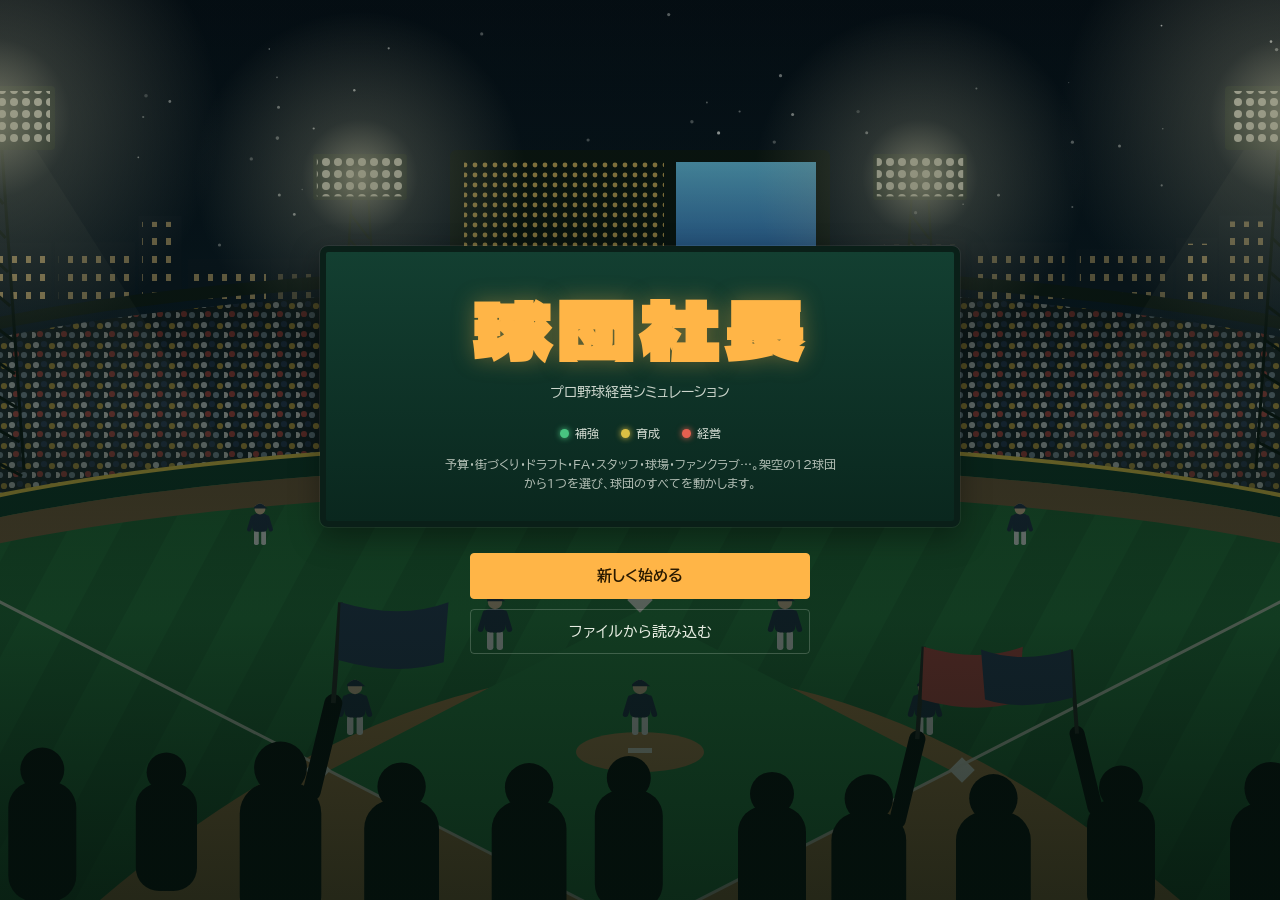
==== commit 80ac462b: "場面の絵をコードで描くイラストに（19場面・動きつき） - ナイターの球場（タイトル・公式戦・ポストシーズン・優勝）、春季キャンプ、ドラフト会議、冬の球場、社長室、球場の外観、ドーム、街の段階（4枚）" ====
--- a/index.html
+++ b/index.html
@@ -292,6 +292,36 @@
 .art.tone-navy { --art-bg: radial-gradient(40% 80% at 70% 0%, rgba(160, 190, 255, .35), transparent 70%), linear-gradient(160deg, #081026 0%, #18295a 100%); }
 .art.tone-ice { --art-bg: radial-gradient(45% 80% at 80% 0%, rgba(255, 255, 255, .55), transparent 70%), linear-gradient(180deg, #5f88a6 0%, #a9c6da 60%, #d6e4ec 100%); }
 .art.tone-dusk { --art-bg: radial-gradient(40% 70% at 82% 100%, rgba(255, 190, 110, .55), transparent 70%), linear-gradient(180deg, #221c45 0%, #7a3f63 58%, #d98a55 100%); }
+/* イラスト（SVG） */
+.art .ilw, .title-il { position: absolute; inset: 0; z-index: -2; overflow: hidden; }
+.art .ilw svg, .title-il svg { display: block; width: 100%; height: 100%; }
+.title.art-il { position: relative; isolation: isolate; background: var(--bg); }
+.title-il { z-index: -1; }
+.title-il::after { content: ""; position: absolute; inset: 0; background: linear-gradient(180deg, rgba(4, 18, 12, .35), rgba(4, 18, 12, .82)); }
+.il .twk { animation: il-twk 3s ease-in-out infinite alternate; }
+.il .fall { animation: il-fall 8s linear infinite; }
+.il .burst { transform-box: fill-box; transform-origin: center; animation: il-burst 4s ease-out infinite; }
+.il .sway { transform-box: fill-box; transform-origin: 50% 0; animation: il-sway 3s ease-in-out infinite alternate; }
+.il .spin { animation: il-spin 60s linear infinite; }
+.il .beam { transform-box: fill-box; transform-origin: 50% 100%; animation: il-beam 6s ease-in-out infinite alternate; }
+.il .beamt { transform-box: fill-box; transform-origin: 50% 0; animation: il-beam 7s ease-in-out infinite alternate; }
+.il .glow { animation: il-glow 4s ease-in-out infinite alternate; }
+.il .wave { transform-box: fill-box; transform-origin: 50% 100%; animation: il-wave 1.6s ease-in-out infinite alternate; }
+.il .hop { animation: il-hop .9s ease-in-out infinite alternate; }
+.il .drift { animation: il-drift 60s ease-in-out infinite alternate; }
+.il .rise { animation: il-rise 4s ease-out infinite; }
+@keyframes il-twk { from { opacity: .2; } to { opacity: 1; } }
+@keyframes il-fall { from { transform: translateY(0); } to { transform: translateY(1000px); } }
+@keyframes il-burst { 0% { transform: scale(.05); opacity: 0; } 8% { opacity: 1; } 60% { opacity: .9; } 100% { transform: scale(1); opacity: 0; } }
+@keyframes il-sway { from { transform: rotate(-4deg); } to { transform: rotate(4deg); } }
+@keyframes il-spin { to { transform: rotate(360deg); } }
+@keyframes il-beam { from { transform: rotate(-10deg); } to { transform: rotate(10deg); } }
+@keyframes il-glow { from { opacity: .65; } to { opacity: 1; } }
+@keyframes il-wave { from { transform: rotate(-6deg); } to { transform: rotate(6deg); } }
+@keyframes il-hop { from { transform: translateY(0); } to { transform: translateY(-26px); } }
+@keyframes il-drift { from { transform: translateX(-60px); } to { transform: translateX(60px); } }
+@keyframes il-rise { from { transform: translateY(0); opacity: .8; } to { transform: translateY(-120px); opacity: 0; } }
+.art.thumb .il * { animation: none !important; }
 .title.art-bg { background: linear-gradient(180deg, rgba(4, 18, 12, .55), rgba(4, 18, 12, .9)), var(--art) center / cover no-repeat, var(--bg); }
 .evrow.pic { grid-template-columns: 84px minmax(0, 1fr) auto; }
 @media (max-width: 860px) { .art figcaption { padding: 14px 16px; } .art .s { font-size: 12.5px; display: -webkit-box; -webkit-line-clamp: 3; -webkit-box-orient: vertical; overflow: hidden; } .art.cut { margin: -16px -18px 12px; } }
@@ -4594,19 +4624,23 @@
   ev_xmas: { alt: 'イルミネーション', tone: 'ice' }
 };
 /* その場面の画像がなければ、近い場面の画像を使う（or） */
+/* 場面の絵：イラスト（コードで描く）か、写真（Canva で作ったもの。ない場面はイラスト） */
+function artMode() { try { if (G && G.user && G.user.artMode) return G.user.artMode; return localStorage.getItem('kyudan_art') || 'il'; } catch (e) { return 'il'; } }
 function artSrc(k) {
   if (typeof ART_FILES === 'undefined') return '';
   if (ART_FILES[k]) return ART_FILES[k];
   for (const o of ((ART[k] && ART[k].or) || [])) if (ART_FILES[o]) return ART_FILES[o];
   return '';
 }
-function hasArt(k) { return !!artSrc(k); }
+function hasArt(k) { return !!(typeof IL_SCENES !== 'undefined' && IL_SCENES[k]) || !!artSrc(k); }
+function artPhoto(k) { return artMode() === 'photo' ? artSrc(k) : ''; }
 /* 場面の画像。o.h＝高さのクラス（banner／cut／thumb）、o.title・o.sub＝画像の上に重ねる文字 */
 function art(k, o) {
-  o = o || {}; const a = ART[k] || { alt: '', tone: 'night' }; const src = artSrc(k);
+  o = o || {}; const a = ART[k] || { alt: '', tone: 'night' }; const src = artPhoto(k); const il = src ? '' : ilScene(k);
   const tt = o.h1 ? 'h1' : 'span';
   const txt = o.title || o.sub ? `<figcaption>${o.kicker ? `<span class="k">${o.kicker}</span>` : ''}${o.title ? `<${tt} class="t">${o.title}</${tt}>` : ''}${o.sub ? `<span class="s">${o.sub}</span>` : ''}</figcaption>` : '';
-  return `<figure class="art ${o.h || 'banner'} tone-${a.tone}${src ? ' has' : ''} ${o.cls || ''}">${src ? `<img src="${src}" alt="${esc(a.alt)}" decoding="async"${o.eager ? '' : ' loading="lazy"'} onerror="this.parentNode.classList.remove('has');this.remove()">` : ''}${txt}</figure>`;
+  const media = src ? `<img src="${src}" alt="${esc(a.alt)}" decoding="async"${o.eager ? '' : ' loading="lazy"'} onerror="this.parentNode.classList.remove('has');this.remove()">` : il ? `<div class="ilw" role="img" aria-label="${esc(a.alt)}">${il}</div>` : '';
+  return `<figure class="art ${o.h || 'banner'} tone-${a.tone}${media ? ' has' : ''} ${o.cls || ''}">${media}${txt}</figure>`;
 }
 /* いまの時期の場面 */
 function phaseArt(t) {
@@ -4856,6 +4890,398 @@
 });
 
 /* =========================================================
+   場面のイラスト（コードで描く SVG。1600x900、動きは style.css の .il）
+   同じ場面は一度描いたら使い回す。乱数は場面ごとに固定なので毎回同じ絵になる
+   ========================================================= */
+const IL_CACHE = {};
+let IL_UID = 0;
+function ilRand(a) { return () => { a |= 0; a = a + 0x6D2B79F5 | 0; let t = Math.imul(a ^ a >>> 15, 1 | a); t = t + Math.imul(t ^ t >>> 7, 61 | t) ^ t; return ((t ^ t >>> 14) >>> 0) / 4294967296; }; }
+function ilHash(k) { let h = 2166136261; for (let i = 0; i < k.length; i++) { h ^= k.charCodeAt(i); h = Math.imul(h, 16777619); } return h >>> 0; }
+function ilCtx(key) {
+  const uid = 'i' + (++IL_UID) + '_'; const r = ilRand(ilHash(key)); const defs = []; const seen = new Set();
+  const def = (n, f) => { if (!seen.has(n)) { seen.add(n); defs.push(f()); } return `url(#${uid + n})`; };
+  const c = {
+    r, defs, id: n => uid + n,
+    rr: (a, b) => a + (b - a) * r(),
+    pick: a => a[Math.floor(r() * a.length)],
+    lg: (n, stops, x2, y2) => def(n, () => `<linearGradient id="${uid + n}" x1="0" y1="0" x2="${x2 || 0}" y2="${y2 == null ? 1 : y2}">${ilStops(stops)}</linearGradient>`),
+    rg: (n, stops, o) => def(n, () => { o = o || {}; return `<radialGradient id="${uid + n}" cx="${o.cx == null ? .5 : o.cx}" cy="${o.cy == null ? .5 : o.cy}" r="${o.r || .5}">${ilStops(stops)}</radialGradient>`; }),
+    pat: (n, w, h, body, tf) => def(n, () => `<pattern id="${uid + n}" width="${w}" height="${h}" patternUnits="userSpaceOnUse"${tf ? ` patternTransform="${tf}"` : ''}>${body}</pattern>`)
+  };
+  return c;
+}
+function ilStops(st) { return st.map(s => `<stop offset="${s[0]}" stop-color="${s[1]}"${s[2] != null ? ` stop-opacity="${s[2]}"` : ''}/>`).join(''); }
+const f1 = v => Math.round(v * 10) / 10;
+function ilAnim(cls, dur, delay) { return ` class="${cls}" style="animation-duration:${f1(dur)}s;animation-delay:${f1(-delay)}s"`; }
+function ilSvg(c, body) { return `<svg class="il" viewBox="0 0 1600 900" preserveAspectRatio="xMidYMid slice" aria-hidden="true" focusable="false"><defs>${c.defs.join('')}</defs>${body}</svg>`; }
+
+/* ---------- 部品 ---------- */
+function ilSky(c, stops) { return `<rect width="1600" height="900" fill="${c.lg('sky', stops)}"/>`; }
+function ilStars(c, n, y1) {
+  let s = '';
+  for (let i = 0; i < n; i++) { const x = c.rr(0, 1600), y = c.rr(0, y1), rad = c.rr(.6, 1.8); s += `<circle cx="${f1(x)}" cy="${f1(y)}" r="${f1(rad)}" fill="#fff" opacity="${f1(c.rr(.3, .9))}"${i % 3 === 0 ? ilAnim('twk', c.rr(2, 5), c.rr(0, 5)) : ''}/>`; }
+  return s;
+}
+function ilGlow(c, n, x, y, rad, color, op) { return `<circle cx="${x}" cy="${y}" r="${rad}" fill="${c.rg(n, [[0, color, op == null ? .8 : op], [.35, color, (op == null ? .8 : op) * .35], [1, color, 0]])}"/>`; }
+function ilSkyline(c, y, h, col, win, n, x0, x1) {
+  x0 = x0 == null ? 0 : x0; x1 = x1 == null ? 1600 : x1;
+  const wp = c.pat('win' + y, 14, 18, `<rect x="4" y="4" width="5" height="7" fill="${win}"/>`);
+  let s = '', x = x0;
+  while (x < x1) { const w = c.rr(40, 110), bh = c.rr(h * .35, h); s += `<rect x="${f1(x)}" y="${f1(y - bh)}" width="${f1(w)}" height="${f1(bh)}" fill="${col}"/>`; if (c.r() < .75) s += `<rect x="${f1(x + 4)}" y="${f1(y - bh + 6)}" width="${f1(w - 8)}" height="${f1(bh - 6)}" fill="${wp}" opacity="${f1(c.rr(.35, .9))}"/>`; x += w + c.rr(0, 10); }
+  return s;
+}
+/* 照明塔：on＝点灯 */
+function ilTower(c, x, base, top, sc, on) {
+  const w = 34 * sc, pw = 130 * sc, ph = 64 * sc; let s = `<g fill="none" stroke="#0b1512" stroke-width="${f1(3 * sc)}">`;
+  s += `<path d="M${x - w} ${base} L${x - w * .35} ${top} M${x + w} ${base} L${x + w * .35} ${top}"/>`;
+  for (let y = top + 20 * sc, k = 0; y < base - 10; y += 34 * sc, k++) { const t = (y - top) / (base - top); const hw = w * .35 + (w - w * .35) * t; s += `<path d="M${f1(x - hw)} ${f1(y)} L${f1(x + hw)} ${f1(y + 34 * sc)}"/>`; }
+  s += `</g><rect x="${f1(x - pw / 2)}" y="${f1(top - ph)}" width="${f1(pw)}" height="${f1(ph)}" rx="${f1(4 * sc)}" fill="#14201c"/>`;
+  if (on) {
+    const lp = c.pat('lamp', 12, 12, '<circle cx="6" cy="6" r="4" fill="#fffbe8"/>');
+    s += `<rect x="${f1(x - pw / 2 + 5 * sc)}" y="${f1(top - ph + 5 * sc)}" width="${f1(pw - 10 * sc)}" height="${f1(ph - 10 * sc)}" fill="${lp}"/>`;
+    s += `<g class="glow" style="animation-delay:${f1(-c.rr(0, 4))}s">${ilGlow(c, 'tg' + Math.round(x), f1(x), f1(top - ph / 2), f1(230 * sc), '#fff4cf', .75)}</g>`;
+  }
+  return s;
+}
+function ilBeams(c, xs, top, groundY, col, op) { return xs.map(x => `<path d="M${x - 40} ${top} L${x + 40} ${top} L${x + 520} ${groundY} L${x - 520} ${groundY} Z" fill="${col}" opacity="${op}"/>`).join(''); }
+/* 観客席を埋めるドット（色の組み合わせで雰囲気が変わる） */
+function ilCrowdPat(c, n, base, cols) {
+  let b = `<rect width="24" height="20" fill="${base}"/>`;
+  const pts = [[4, 5], [12, 4], [20, 6], [8, 14], [16, 15], [1, 15]];
+  pts.forEach((p, i) => { b += `<circle cx="${p[0]}" cy="${p[1]}" r="3.1" fill="${cols[i % cols.length]}"/>`; });
+  return c.pat(n, 24, 20, b);
+}
+/* 球場（バックネット裏の高い所から見た形）。o: crowd, snow, lights, players, fieldCol */
+function ilBallpark(c, o) {
+  o = o || {}; let s = '';
+  const standTop = 'M0 380 C 330 255, 1270 255, 1600 380', fence = 'M0 540 C 330 410, 1270 410, 1600 540';
+  // 外野席
+  const crowd = o.snow ? c.pat('seat', 26, 18, '<rect width="26" height="18" fill="#c9d6e2"/><rect x="2" y="9" width="20" height="5" rx="2" fill="#e9f0f6"/>') : o.empty ? c.pat('seat', 26, 18, '<rect width="26" height="18" fill="#1d3a33"/><rect x="2" y="9" width="20" height="5" rx="2" fill="#2d5248"/>') : ilCrowdPat(c, 'crowd', o.crowdBase || '#1a2430', o.crowd || ['#e8edf2', '#2c3e64', '#d9b24a', '#c94a4a', '#8fa3b8', '#f4f4f4']);
+  s += `<path d="${standTop} L1600 540 C 1270 410, 330 410, 0 540 Z" fill="${crowd}"/>`;
+  s += `<path d="${standTop} L1600 540 C 1270 410, 330 410, 0 540 Z" fill="${c.lg('standShade', [[0, '#000', .45], [.5, '#000', .1], [1, '#000', .35]])}"/>`;
+  // 屋根のふち
+  s += `<path d="M0 372 C 330 247, 1270 247, 1600 372 L1600 360 C 1270 234, 330 234, 0 360 Z" fill="${o.snow ? '#eef3f8' : '#0e1715'}"/>`;
+  // スコアボード
+  const sb = c.pat('sbl', 10, 10, `<circle cx="5" cy="5" r="2.4" fill="${o.lights === false ? '#3a4a44' : '#ffd36b'}"/>`);
+  s += `<rect x="610" y="150" width="380" height="118" rx="6" fill="#0c1411"/><rect x="624" y="162" width="200" height="94" fill="${sb}" opacity="${o.lights === false ? .5 : .85}"/>`;
+  s += `<rect x="836" y="162" width="140" height="94" fill="${o.lights === false ? '#1b2a33' : c.lg('vis', [[0, '#5fd0ff'], [1, '#1f6fd1']])}"/>`;
+  if (o.lights !== false) s += `<rect x="836" y="162" width="140" height="94" fill="#fff" opacity=".12"${ilAnim('twk', 3.4, 1)}/>`;
+  // 照明塔と光
+  const towers = [[150, 1], [520, .72], [1080, .72], [1450, 1]];
+  if (o.lights !== false) s += ilBeams(c, [150, 1450], 140, 900, '#fff6d8', .05);
+  towers.forEach(([x, sc]) => { s += ilTower(c, x, 470, sc === 1 ? 150 : 200, sc, o.lights !== false); });
+  // フェンス
+  s += `<path d="${fence} L1600 562 C 1270 432, 330 432, 0 562 Z" fill="#0f3b2c"/><path d="${fence}" fill="none" stroke="#e9c84a" stroke-width="4"/>`;
+  // フィールド
+  const grass = o.snow ? c.lg('snowf', [[0, '#e7eef6'], [1, '#c3d3e4']]) : c.pat('mow', 90, 900, `<rect width="45" height="900" fill="${o.fieldA || '#2f8f4c'}"/><rect x="45" width="45" height="900" fill="${o.fieldB || '#2a8045'}"/>`, 'rotate(28)');
+  s += `<path d="M0 562 C 330 432, 1270 432, 1600 562 L1600 900 L0 900 Z" fill="${grass}"/>`;
+  if (!o.snow) s += `<path d="M0 562 C 330 432, 1270 432, 1600 562 L1600 588 C 1270 458, 330 458, 0 588 Z" fill="#9c7650"/>`;
+  if (!o.snow) {
+    s += `<path d="M0 562 C 330 432, 1270 432, 1600 562 L1600 900 L0 900 Z" fill="${c.lg('fieldShade', [[0, '#000', .25], [.35, '#000', 0], [1, '#000', .3]])}"/>`;
+    s += `<path d="M260 900 Q 800 440 1340 900 Z" fill="#b9864f"/><path d="M800 610 L1110 770 L800 930 L490 770 Z" fill="${o.fieldA || '#2f8f4c'}"/>`;
+    s += `<ellipse cx="800" cy="752" rx="64" ry="20" fill="#c08f58"/><rect x="788" y="748" width="24" height="5" fill="#f4f1e6"/>`;
+    [[800, 600], [1122, 770], [478, 770]].forEach(([x, y]) => { s += `<rect x="${x - 9}" y="${y - 9}" width="18" height="18" transform="rotate(45 ${x} ${y})" fill="#f6f4ec"/>`; });
+    s += `<path d="M800 930 L1600 520 M800 930 L0 520" stroke="#f3f0e4" stroke-width="3" opacity=".85"/>`;
+  } else s += `<path d="M260 900 Q 800 440 1340 900" fill="none" stroke="#b9c9db" stroke-width="3" opacity=".7"/>`;
+  if (o.players) [[800, 735], [655, 650], [945, 650], [800, 488], [420, 545], [1180, 545], [1085, 735], [515, 735]].forEach(([x, y]) => { s += ilPlayer(c, x, y, y < 560 ? .55 : .8, o.away ? '#c9d3e6' : '#f4f4f4', '#22314f'); });
+  return s;
+}
+function ilPlayer(c, x, y, sc, pants, shirt, pose) {
+  const k = sc;
+  let s = `<g transform="translate(${f1(x)} ${f1(y)}) scale(${f1(k)})">`;
+  if (pose === 'jump') s += `<path d="M-9 -44 L-22 -78 M9 -44 L22 -78" stroke="${shirt}" stroke-width="8" stroke-linecap="round"/>`;
+  s += `<rect x="-10" y="-24" width="8" height="24" rx="3" fill="${pants}"/><rect x="2" y="-24" width="8" height="24" rx="3" fill="${pants}"/>`;
+  s += `<rect x="-13" y="-52" width="26" height="30" rx="7" fill="${shirt}"/><circle cx="0" cy="-60" r="9" fill="#e9c7a6"/><path d="M-10 -63 Q0 -75 10 -63 L13 -61 L-10 -61 Z" fill="${shirt}"/>`;
+  if (pose !== 'jump') s += `<path d="M-12 -46 L-18 -26 M12 -46 L18 -26" stroke="${shirt}" stroke-width="7" stroke-linecap="round"/>`;
+  return s + '</g>';
+}
+/* 手前の観客（シルエット）。item: flag／towel／none */
+function ilFans(c, y0, n, col, item, itemCols) {
+  let s = '';
+  for (let i = 0; i < n; i++) {
+    const x = (i + .5) * 1600 / n + c.rr(-20, 20), y = y0 + c.rr(-10, 25), sc = c.rr(.85, 1.25);
+    s += `<g transform="translate(${f1(x)} ${f1(y)}) scale(${f1(sc)})"><rect x="-34" y="0" width="68" height="120" rx="26" fill="${col}"/><circle cx="0" cy="-12" r="22" fill="${col}"/>`;
+    const up = c.r();
+    if (item && up < .5) {
+      const side = c.r() < .5 ? -1 : 1, ic = c.pick(itemCols);
+      s += `<g${ilAnim('wave', c.rr(1.1, 2), c.rr(0, 2))}><path d="M${side * 26} 8 L${side * 44} -66" stroke="${col}" stroke-width="15" stroke-linecap="round"/>`;
+      if (item === 'flag') s += `<path d="M${side * 44} -66 L${side * 50} -150" stroke="#2a2a2a" stroke-width="4"/><path d="M${side * 50} -150 Q ${side * 100} -135 ${side * 140} -150 L${side * 136} -100 Q ${side * 98} -88 ${side * 48} -102 Z" fill="${ic}"/>`;
+      else s += `<rect x="${side * 44 - 22}" y="-98" width="44" height="30" rx="8" fill="${ic}"/>`;
+      s += '</g>';
+    }
+    s += '</g>';
+  }
+  return s;
+}
+function ilFall(c, n, kind, cols, y0) {
+  let s = '';
+  for (let i = 0; i < n; i++) {
+    const x = c.rr(0, 1600), d = kind === 'snow' ? c.rr(7, 14) : c.rr(5, 9), dl = c.rr(0, d), y = c.rr(y0 || -80, -20);
+    if (kind === 'snow') s += `<circle cx="${f1(x)}" cy="${f1(y)}" r="${f1(c.rr(1.6, 4.2))}" fill="#fff" opacity="${f1(c.rr(.55, .95))}"${ilAnim('fall', d, dl)}/>`;
+    else s += `<g${ilAnim('fall', d, dl)}><rect x="${f1(x)}" y="${f1(y)}" width="${f1(c.rr(7, 13))}" height="${f1(c.rr(4, 8))}" fill="${c.pick(cols)}" transform="rotate(${Math.round(c.rr(0, 180))} ${f1(x)} ${f1(y)})"/></g>`;
+  }
+  return s;
+}
+function ilFirework(c, x, y, rad, col, dur, delay) {
+  let s = `<g transform="translate(${x} ${y})"><g${ilAnim('burst', dur, delay)}>`;
+  const n = 18;
+  for (let i = 0; i < n; i++) { const a = i / n * Math.PI * 2, x2 = Math.cos(a) * rad, y2 = Math.sin(a) * rad; s += `<path d="M${f1(x2 * .25)} ${f1(y2 * .25)} L${f1(x2)} ${f1(y2)}" stroke="${col}" stroke-width="3" stroke-linecap="round"/><circle cx="${f1(x2 * 1.08)}" cy="${f1(y2 * 1.08)}" r="3.4" fill="${col}"/>`; }
+  s += `<circle r="${f1(rad * .55)}" fill="${c.rg('fwg' + x + '_' + y, [[0, col, .45], [1, col, 0]])}"/>`;
+  return s + '</g></g>';
+}
+function ilPalm(c, x, y, h, lean) {
+  let s = `<path d="M${x} ${y} Q ${x + lean * .5} ${y - h * .5} ${x + lean} ${y - h}" stroke="#6b4f33" stroke-width="${f1(h * .045)}" fill="none" stroke-linecap="round"/>`;
+  const tx = x + lean, ty = y - h;
+  for (let i = 0; i < 7; i++) { const a = -Math.PI + i * Math.PI / 6 + c.rr(-.15, .15), L = h * c.rr(.32, .42); const ex = tx + Math.cos(a) * L, ey = ty + Math.sin(a) * L * .55 + L * .25; s += `<path d="M${tx} ${ty} Q ${f1((tx + ex) / 2)} ${f1(ty - L * .3)} ${f1(ex)} ${f1(ey)}" stroke="#2f7a3d" stroke-width="${f1(h * .05)}" fill="none" stroke-linecap="round"/>`; }
+  return s;
+}
+function ilLanterns(c, x0, y0, x1, y1, sag, n, col, big) {
+  let s = `<path d="M${x0} ${y0} Q ${(x0 + x1) / 2} ${(y0 + y1) / 2 + sag * 2} ${x1} ${y1}" stroke="#2b1d16" stroke-width="2" fill="none"/>`;
+  for (let i = 1; i < n; i++) {
+    const t = i / n, x = x0 + (x1 - x0) * t, yy = y0 + (y1 - y0) * t + sag * 4 * t * (1 - t), w = big || 16;
+    s += `<g${ilAnim('sway', c.rr(2.4, 4), c.rr(0, 4))}><circle cx="${f1(x)}" cy="${f1(yy + w)}" r="${w * 2.2}" fill="${c.rg('lg' + Math.round(x) + '_' + Math.round(yy), [[0, '#ffb347', .55], [1, '#ffb347', 0]])}"/><rect x="${f1(x - w * .55)}" y="${f1(yy + 2)}" width="${f1(w * 1.1)}" height="${f1(w * 1.9)}" rx="${f1(w * .5)}" fill="${col}"/><rect x="${f1(x - w * .5)}" y="${f1(yy + 2)}" width="${f1(w)}" height="3" fill="#2b1d16"/></g>`;
+  }
+  return s;
+}
+function ilBunting(c, x0, x1, y, sag, n, cols) {
+  let s = `<path d="M${x0} ${y} Q ${(x0 + x1) / 2} ${y + sag * 2} ${x1} ${y}" stroke="#3b3b3b" stroke-width="2" fill="none"/>`;
+  for (let i = 0; i < n; i++) { const t = (i + .5) / n, x = x0 + (x1 - x0) * t, yy = y + sag * 4 * t * (1 - t); s += `<path d="M${f1(x - 13)} ${f1(yy)} L${f1(x + 13)} ${f1(yy)} L${f1(x)} ${f1(yy + 30)} Z" fill="${cols[i % cols.length]}"/>`; }
+  return s;
+}
+function ilStall(c, x, y, w, h, cols, lit) {
+  let s = `<rect x="${x}" y="${y}" width="${w}" height="${h}" fill="#3a2a22"/><rect x="${x + 8}" y="${y + h * .55}" width="${w - 16}" height="${h * .45}" fill="#5a4030"/>`;
+  const sw = w / 6;
+  for (let i = 0; i < 6; i++) s += `<path d="M${f1(x - 10 + i * sw * 1.07)} ${y} L${f1(x - 10 + (i + 1) * sw * 1.07)} ${y} L${f1(x - 10 + (i + 1) * sw * 1.07)} ${y + 30} Q ${f1(x - 10 + (i + .5) * sw * 1.07)} ${y + 44} ${f1(x - 10 + i * sw * 1.07)} ${y + 30} Z" fill="${cols[i % 2]}"/>`;
+  if (lit) s += `<rect x="${x + 10}" y="${y + 36}" width="${w - 20}" height="${h * .35}" fill="#ffd27a" opacity=".55"/>`;
+  return s;
+}
+function ilPeople(c, y0, n, cols, sc0, x0, x1) {
+  let s = ''; x0 = x0 == null ? 0 : x0; x1 = x1 == null ? 1600 : x1;
+  for (let i = 0; i < n; i++) { const x = c.rr(x0, x1), y = y0 + c.rr(-15, 15), sc = (sc0 || 1) * c.rr(.8, 1.2), col = c.pick(cols); s += `<g transform="translate(${f1(x)} ${f1(y)}) scale(${f1(sc)})"><path d="M-14 0 L-11 -46 Q0 -54 11 -46 L14 0 Z" fill="${col}"/><circle cx="0" cy="-58" r="10" fill="#2a211c"/></g>`; }
+  return s;
+}
+/* 街並み（通りの奥に球場）。o: lanes, lanterns, dusk */
+function ilStreet(c, o) {
+  let s = '';
+  s += `<path d="M560 900 L780 455 L820 455 L1040 900 Z" fill="${o.road || '#5b5f66'}"/><path d="M0 900 L780 455 L560 900 Z" fill="${o.walk || '#8a857c'}"/><path d="M1600 900 L820 455 L1040 900 Z" fill="${o.walk || '#8a857c'}"/>`;
+  s += `<path d="M800 470 L800 900" stroke="#e8e2d0" stroke-width="5" stroke-dasharray="26 22" opacity=".6"/>`;
+  // 両側の建物
+  const sides = [[-1, 0, 780], [1, 820, 1600]];
+  for (const [sd, a, b] of sides) {
+    let x = sd < 0 ? 0 : 1600; const n = o.n || 5;
+    for (let i = 0; i < n; i++) {
+      const t0 = i / n, t1 = (i + 1) / n;
+      const xa = sd < 0 ? t0 * 760 : 1600 - t0 * 760, xb = sd < 0 ? t1 * 760 : 1600 - t1 * 760;
+      const hb = c.rr(.55, 1), top0 = 455 - (1 - t0) * (o.tall || 330) * hb, top1 = 455 - (1 - t1) * (o.tall || 330) * hb;
+      const bot0 = 455 + (1 - t0) * 445, bot1 = 455 + (1 - t1) * 445;
+      const col = c.pick(o.bcols || ['#c9b79c', '#b8a38a', '#d8cbb5', '#a99886']);
+      s += `<path d="M${f1(xa)} ${f1(top0)} L${f1(xb)} ${f1(top1)} L${f1(xb)} ${f1(bot1)} L${f1(xa)} ${f1(bot0)} Z" fill="${col}"/>`;
+      s += `<path d="M${f1(xa)} ${f1(top0)} L${f1(xb)} ${f1(top1)} L${f1(xb)} ${f1(bot1)} L${f1(xa)} ${f1(bot0)} Z" fill="#000" opacity="${f1(.08 + t0 * .1)}"/>`;
+      // 窓・店の入口
+      const ww = (xb - xa) * .5, wy = top0 + (bot0 - top0) * .25;
+      s += `<rect x="${f1(Math.min(xa, xb) + Math.abs(xb - xa) * .25)}" y="${f1(wy)}" width="${f1(Math.abs(ww))}" height="${f1((bot0 - top0) * .15)}" fill="${o.win || '#6c7f8f'}" opacity=".85"/>`;
+      if (o.shops) { const sc = c.pick(o.awn || ['#c8473a', '#2f6fa8', '#e2a33b', '#3b8a5a']); const ay = top0 + (bot0 - top0) * .6; s += `<path d="M${f1(xa)} ${f1(ay)} L${f1(xb)} ${f1(top1 + (bot1 - top1) * .6)} L${f1(xb)} ${f1(top1 + (bot1 - top1) * .68)} L${f1(xa)} ${f1(ay + (bot0 - top0) * .08)} Z" fill="${sc}"/>`; if (o.lit) s += `<path d="M${f1(xa)} ${f1(ay + (bot0 - top0) * .09)} L${f1(xb)} ${f1(top1 + (bot1 - top1) * .69)} L${f1(xb)} ${f1(bot1)} L${f1(xa)} ${f1(bot0)} Z" fill="#ffd27a" opacity=".35"/>`; }
+    }
+  }
+  return s;
+}
+function ilFerris(c, x, y, rad) {
+  let s = `<path d="M${x - rad * .6} ${y + rad * 1.25} L${x} ${y} L${x + rad * .6} ${y + rad * 1.25}" stroke="#d9dde8" stroke-width="7" fill="none"/>`;
+  s += `<g transform="translate(${x} ${y})"><g${ilAnim('spin', 60, 0)}><circle r="${rad}" fill="none" stroke="#f2f4fb" stroke-width="5"/>`;
+  for (let i = 0; i < 16; i++) { const a = i / 16 * Math.PI * 2, cx = Math.cos(a) * rad, cy = Math.sin(a) * rad; s += `<path d="M0 0 L${f1(cx)} ${f1(cy)}" stroke="#c9cfe0" stroke-width="2"/><circle cx="${f1(cx)}" cy="${f1(cy)}" r="9" fill="${['#ff6b9a', '#ffd166', '#6be1ff', '#a98bff'][i % 4]}"/>`; }
+  return s + `</g><circle r="12" fill="#f2f4fb"/></g>`;
+}
+function ilTree(c, x, y, h, col, lights) {
+  let s = `<path d="M${x} ${y - h} L${x + h * .32} ${y} L${x - h * .32} ${y} Z" fill="${col}"/>`;
+  if (lights) for (let i = 0; i < Math.round(h / 7); i++) { const t = c.r(), yy = y - h + t * h, hw = h * .32 * t; s += `<circle cx="${f1(x + c.rr(-hw, hw))}" cy="${f1(yy)}" r="${f1(c.rr(2, 3.6))}" fill="${c.pick(lights)}"${i % 2 ? ilAnim('twk', c.rr(1.4, 3), c.rr(0, 3)) : ''}/>`; }
+  return s;
+}
+
+/* ---------- 場面 ---------- */
+const IL_SCENES = {
+  title(c) {
+    return ilSky(c, [[0, '#050b16'], [.45, '#0b1a2e'], [.62, '#1c2f45']]) + ilStars(c, 90, 330) + ilSkyline(c, 300, 90, '#0c1626', '#ffd58a', 30) +
+      ilBallpark(c, { players: true }) + ilFans(c, 790, 13, '#05080b', 'flag', ['#e8edf2', '#2c3e64', '#d9b24a', '#c94a4a']);
+  },
+  season(c) {
+    return ilSky(c, [[0, '#0f1d3f'], [.4, '#3b2e66'], [.6, '#d5794a'], [.66, '#f2b25f']]) + ilStars(c, 30, 200) + ilSkyline(c, 305, 80, '#1c1830', '#ffcf86', 30) +
+      ilBallpark(c, { players: true, fieldA: '#3a9a52', fieldB: '#338a49' }) + ilFans(c, 800, 12, '#0a0d12', 'towel', ['#f4f4f4', '#ffd166', '#e8edf2']);
+  },
+  post(c) {
+    return ilSky(c, [[0, '#06070f'], [.5, '#151a33'], [.65, '#2a2742']]) + ilStars(c, 50, 300) +
+      `<g opacity=".18">${[300, 700, 900, 1300].map((x, i) => `<path d="M${x - 20} 480 L${x + 20} 480 L${x + 160} -40 L${x - 160} -40 Z" fill="#fff3c4"${ilAnim('beam', 6 + i, i * 1.7)}/>`).join('')}</g>` +
+      ilSkyline(c, 300, 80, '#0d1022', '#ffd58a', 30) + ilBallpark(c, { players: true, crowd: ['#ffe08a', '#f4f4f4', '#d9b24a', '#ffffff', '#c94a4a', '#ffd166'] }) +
+      ilFall(c, 70, 'confetti', ['#ffd166', '#f6e7b0', '#ffb347', '#ffffff']) + ilFans(c, 800, 12, '#05070b', 'towel', ['#ffd166', '#f4f4f4']);
+  },
+  champ(c) {
+    let s = ilSky(c, [[0, '#070614'], [.5, '#1b1838'], [.65, '#3a2d4a']]) + ilStars(c, 40, 260);
+    s += ilFirework(c, 360, 150, 110, '#ffd166', 3.6, 0) + ilFirework(c, 1240, 120, 130, '#ff6b9a', 4.2, 1.5) + ilFirework(c, 820, 90, 90, '#6be1ff', 3.2, 2.4) + ilFirework(c, 560, 230, 70, '#b8ff8a', 3.8, .8);
+    s += ilBallpark(c, { crowd: ['#ffe08a', '#f4f4f4', '#ffd166', '#ffffff', '#c94a4a'] });
+    [[740, 760], [790, 742], [840, 758], [700, 784], [880, 782], [765, 800], [820, 803]].forEach(([x, y], i) => { s += `<g${ilAnim('hop', .9, i * .13)}>${ilPlayer(c, x, y, 1.15, '#f4f4f4', '#22314f', 'jump')}</g>`; });
+    return s + ilFall(c, 90, 'confetti', ['#ffd166', '#ff6b9a', '#6be1ff', '#ffffff', '#b8ff8a']);
+  },
+  off(c) {
+    return ilSky(c, [[0, '#1e2b45'], [.42, '#5d7192'], [.62, '#c4b5bd']]) + ilSkyline(c, 305, 80, '#3b4760', '#ffe2a8', 30) +
+      ilBallpark(c, { snow: true, lights: false }) + ilFall(c, 110, 'snow');
+  },
+  camp(c) {
+    let s = ilSky(c, [[0, '#2d7fd0'], [.48, '#7cc0ee'], [.55, '#a9d8f2']]) + ilGlow(c, 'sun', 1330, 130, 260, '#fff6c8', .9);
+    for (let i = 0; i < 7; i++) { const x = c.rr(0, 1600), y = c.rr(70, 330); s += `<g opacity=".92"${ilAnim('drift', c.rr(40, 70), c.rr(0, 60))}><ellipse cx="${f1(x)}" cy="${f1(y)}" rx="${f1(c.rr(70, 130))}" ry="${f1(c.rr(18, 30))}" fill="#fff"/><ellipse cx="${f1(x + 40)}" cy="${f1(y - 14)}" rx="${f1(c.rr(40, 70))}" ry="${f1(c.rr(16, 26))}" fill="#fff"/></g>`; }
+    s += `<rect y="468" width="1600" height="28" fill="#3a8fc4"/><rect y="494" width="1600" height="20" fill="#7ab36a"/>`;
+    for (let i = 0; i < 16; i++) s += ilPalm(c, 40 + i * 104 + c.rr(-20, 20), 540, c.rr(130, 190), c.rr(-30, 30));
+    s += `<rect y="520" width="1600" height="380" fill="${c.pat('mow', 90, 900, '<rect width="45" height="900" fill="#58a64f"/><rect x="45" width="45" height="900" fill="#4f9a48"/>', 'rotate(20)')}"/>`;
+    s += `<path d="M250 900 Q 800 560 1350 900 Z" fill="#b98a5b"/><path d="M800 700 L1040 820 L800 940 L560 820 Z" fill="#58a64f"/>`;
+    s += `<rect x="60" y="530" width="300" height="170" fill="${c.pat('net', 16, 16, '<path d="M0 0 L16 16 M16 0 L0 16" stroke="#2c6b45" stroke-width="2"/>')}" opacity=".9"/><path d="M60 530 L360 530 L360 700 L60 700 Z" fill="none" stroke="#2c6b45" stroke-width="5"/>`;
+    [[560, 600, .7], [760, 588, .65], [1040, 596, .7], [1260, 606, .72], [700, 800, 1.2], [905, 800, 1.2], [800, 745, 1.1], [620, 690, .95], [985, 690, .95], [1180, 660, .9], [430, 660, .9], [1290, 770, 1], [180, 770, 1], [1420, 700, .95]].forEach(([x, y, k]) => { s += ilPlayer(c, x, y, k, '#f6f6f6', '#1f2d4d'); });
+    return s;
+  },
+  draft(c) {
+    let s = ilSky(c, [[0, '#060a1a'], [.6, '#101a3a'], [1, '#0a1124']]);
+    s += `<g opacity=".28">${[260, 640, 960, 1340].map((x, i) => `<path d="M${x - 14} 0 L${x + 14} 0 L${x + 150} 560 L${x - 150} 560 Z" fill="#cfe0ff"${ilAnim('beamt', 7 + i, i * 2)}/>`).join('')}</g>`;
+    s += `<rect x="380" y="120" width="840" height="330" rx="10" fill="#0b1630"/><rect x="400" y="138" width="800" height="294" fill="${c.lg('scr', [[0, '#1d4fa8'], [1, '#0f2a66']])}"/>`;
+    for (let i = 0; i < 12; i++) { const x = 470 + (i % 6) * 132, y = 210 + Math.floor(i / 6) * 120; s += `<circle cx="${x}" cy="${y}" r="38" fill="#fff" opacity=".1"/><circle cx="${x}" cy="${y}" r="26" fill="${['#e5383b', '#f7c600', '#9b5de5', '#2e86de', '#f49ac1', '#19b3a6'][i % 6]}" opacity=".85"${ilAnim('twk', c.rr(1.6, 3), c.rr(0, 3))}/>`; }
+    s += `<rect x="0" y="450" width="1600" height="40" fill="#1a2440"/><rect x="740" y="400" width="120" height="90" fill="#24335c"/>`;
+    for (let row = 0; row < 3; row++) for (let i = 0; i < 6 + row; i++) {
+      const sc = .7 + row * .28, y = 560 + row * 110, x = (i + .5) * 1600 / (6 + row) + (row % 2 ? 40 : 0);
+      s += `<g transform="translate(${f1(x)} ${y}) scale(${f1(sc)})"><ellipse cx="0" cy="0" rx="110" ry="34" fill="#e9edf6"/><rect x="-110" y="0" width="220" height="44" fill="#c8cfdf"/>`;
+      for (let k = -2; k <= 2; k++) s += `<g transform="translate(${k * 42} -18)"><path d="M-14 0 L-11 -40 Q0 -48 11 -40 L14 0 Z" fill="#141a2b"/><circle cy="-52" r="10" fill="#141a2b"/></g>`;
+      s += `<circle cx="0" cy="-4" r="8" fill="#ffd27a"/><circle cx="0" cy="-4" r="40" fill="${c.rg('tl', [[0, '#ffd27a', .45], [1, '#ffd27a', 0]])}"/></g>`;
+    }
+    return s;
+  },
+  office(c) {
+    let s = `<rect width="1600" height="900" fill="#1c1614"/>`;
+    s += `<g><rect x="250" y="90" width="1100" height="560" fill="${c.lg('dusk', [[0, '#25204a'], [.55, '#a4506a'], [1, '#f1a35c']])}"/>`;
+    s += `<svg x="250" y="300" width="1100" height="350" viewBox="0 120 1600 520" preserveAspectRatio="xMidYMax slice">${ilSkyline(c, 330, 110, '#2a2140', '#ffd58a', 30) + ilBallpark(c, { players: false, crowd: ['#ffe08a', '#8a7a9a', '#d9b24a', '#c9b0c0'] })}</svg>`;
+    s += `<path d="M250 90 L1350 90 L1350 650 L250 650 Z M800 90 L800 650 M250 370 L1350 370" fill="none" stroke="#0e0a09" stroke-width="16"/></g>`;
+    s += `<rect y="650" width="1600" height="250" fill="#2a1f1a"/><path d="M120 700 L1480 700 L1560 900 L40 900 Z" fill="#5a3a26"/><path d="M120 700 L1480 700 L1490 722 L110 722 Z" fill="#7a5134"/>`;
+    s += `<g transform="translate(1180 640)"><path d="M0 60 L60 60 L45 0 L15 0 Z" fill="#2b2b2b"/><path d="M-30 0 L90 0 L60 -50 L0 -50 Z" fill="#e9b45a"/></g>${ilGlow(c, 'deskLamp', 1210, 640, 300, '#ffc76b', .55)}`;
+    s += `<rect x="420" y="676" width="200" height="22" fill="#f0ece2" transform="rotate(-4 520 687)"/><rect x="440" y="668" width="180" height="22" fill="#e2ddd0" transform="rotate(3 530 679)"/>`;
+    s += `<g transform="translate(860 662)"><circle r="26" fill="#f5f2ea"/><path d="M-14 -20 Q-4 0 -14 20 M14 -20 Q4 0 14 20" stroke="#d24b3c" stroke-width="2.5" fill="none"/><rect x="-18" y="24" width="36" height="12" fill="#6b4a2f"/></g>`;
+    s += `<rect x="0" y="0" width="230" height="900" fill="#241a16"/>`;
+    for (let i = 0; i < 5; i++) { s += `<rect x="20" y="${120 + i * 110}" width="190" height="8" fill="#3b2a21"/>`; for (let k = 0; k < 8; k++) s += `<rect x="${28 + k * 22}" y="${128 + i * 110 - c.rr(60, 90)}" width="16" height="${f1(c.rr(60, 90))}" fill="${c.pick(['#7a3b2e', '#2f4a6b', '#6b6b3b', '#4b3b6b', '#8a6a3a'])}" transform="translate(0 ${f1(c.rr(0, 10))})"/>`; }
+    return s;
+  },
+  stadium(c) {
+    let s = ilSky(c, [[0, '#1b2350'], [.5, '#7c4a78'], [.72, '#f0a35e']]) + ilStars(c, 20, 160);
+    [[330, 1], [1270, 1], [640, .7], [960, .7]].forEach(([x, sc]) => { s += ilTower(c, x, 330, 110, sc, true); });
+    s += `<path d="M120 640 L120 380 Q 800 250 1480 380 L1480 640 Z" fill="#cdbfae"/><path d="M120 380 Q 800 250 1480 380 L1480 410 Q 800 282 120 410 Z" fill="#8f7f6c"/>`;
+    for (let i = 0; i < 18; i++) { const x = 170 + i * 74; const yt = 410 - Math.sin(Math.PI * (x - 120) / 1360) * 118 + 30; s += `<rect x="${x}" y="${f1(yt)}" width="44" height="${f1(600 - yt)}" rx="22" fill="#5c4f45"/><rect x="${x + 6}" y="${f1(yt + 8)}" width="32" height="${f1(560 - yt)}" rx="16" fill="#ffd89a" opacity=".55"/>`; }
+    s += `<rect y="640" width="1600" height="260" fill="#6b6259"/><rect y="640" width="1600" height="12" fill="#857b70"/>`;
+    for (let i = 0; i < 7; i++) { const x = 160 + i * 215; s += `<path d="M${x} 640 L${x} 420" stroke="#3a332e" stroke-width="5"/><rect x="${x + 2}" y="430" width="34" height="90" fill="${['#e5383b', '#2e86de', '#f7c600', '#19b3a6'][i % 4]}"${ilAnim('sway', c.rr(2.6, 4), c.rr(0, 4))}/>`; }
+    s += ilPeople(c, 760, 70, ['#2c3e64', '#c94a4a', '#e8edf2', '#3b3b3b', '#d9b24a'], 1.3);
+    return s;
+  },
+  dome(c) {
+    let s = ilSky(c, [[0, '#04060f'], [.6, '#101a33'], [.72, '#22304d']]) + ilStars(c, 70, 300) + ilSkyline(c, 470, 160, '#0b1222', '#ffd58a', 40);
+    s += `<path d="M180 560 Q 800 120 1420 560 Z" fill="${c.lg('dm', [[0, '#e9eef7'], [1, '#9aa8c0']])}"/>`;
+    for (let i = 1; i < 10; i++) { const t = i / 10; s += `<path d="M${f1(180 + 1240 * t)} 560 Q ${f1(800 + (t - .5) * 500)} ${f1(150 + Math.abs(t - .5) * 120)} 800 340" stroke="#7d8aa3" stroke-width="2" fill="none" opacity=".6"/>`; }
+    s += `<path d="M180 560 Q 800 120 1420 560" fill="none" stroke="#ffe8b0" stroke-width="6"${ilAnim('glow', 3, 0)}/>`;
+    s += `<rect x="150" y="560" width="1300" height="110" fill="#2a3346"/><rect x="170" y="585" width="1260" height="40" fill="${c.pat('dwin', 40, 40, '<rect x="6" y="4" width="28" height="30" fill="#ffd89a"/>')}" opacity=".8"/>`;
+    s += `<rect y="670" width="1600" height="230" fill="#1b2232"/>` + ilPeople(c, 790, 70, ['#2c3e64', '#c94a4a', '#e8edf2', '#3b3b3b'], 1.3);
+    return s;
+  },
+  town1(c) {
+    let s = ilSky(c, [[0, '#7fb3dd'], [.5, '#cfe2ee'], [.55, '#efe3cc']]);
+    [[700, .5], [900, .5]].forEach(([x, sc]) => { s += ilTower(c, x, 455, 330, sc, false); });
+    s += `<path d="M640 455 Q 800 400 960 455 Z" fill="#8c958f"/>`;
+    s += ilStreet(c, { n: 4, tall: 260, bcols: ['#d6c9b4', '#c4b49c', '#e0d6c4', '#b9aa93'] });
+    for (const x of [470, 1130]) s += `<path d="M${x} 900 L${x + (800 - x) * .05} 260" stroke="#6b5a4a" stroke-width="10"/><path d="M${x - 40} 300 L${x + 40} 300" stroke="#6b5a4a" stroke-width="6"/>`;
+    s += `<path d="M450 300 Q 800 360 1150 300 M450 318 Q 800 380 1150 318" stroke="#3b3b3b" stroke-width="2" fill="none"/>`;
+    s += `<rect x="330" y="660" width="70" height="120" rx="6" fill="#c8473a"/><rect x="342" y="676" width="46" height="50" fill="#f4e7d4"/>`;
+    return s + ilPeople(c, 760, 4, ['#4a5a6a', '#8a6a4a', '#5a4a6a'], 1.4, 620, 980);
+  },
+  town2(c) {
+    let s = ilSky(c, [[0, '#2b2c5a'], [.4, '#a2567a'], [.55, '#f0a35e']]);
+    [[690, .5], [910, .5]].forEach(([x, sc]) => { s += ilTower(c, x, 455, 330, sc, true); });
+    s += `<path d="M620 455 Q 800 392 980 455 Z" fill="#6f6a7a"/>`;
+    s += ilStreet(c, { n: 5, tall: 280, shops: true, lit: true, bcols: ['#b9a28c', '#a68f7a', '#c9b49c'] });
+    for (let i = 0; i < 4; i++) { const y = 250 + i * 60, xs = 120 + i * 150; s += ilLanterns(c, xs, y, 1600 - xs, y, 30 - i * 4, 9 - i, '#d8402f', 20 - i * 3); }
+    return s + ilPeople(c, 800, 26, ['#2c3e64', '#c94a4a', '#e8edf2', '#3b3b3b', '#d9b24a', '#7a4a8a'], 1.5, 520, 1080);
+  },
+  town3(c) {
+    let s = ilSky(c, [[0, '#3a3f78'], [.45, '#e0875a'], [.62, '#f7c46a']]) + ilGlow(c, 'sun', 420, 380, 380, '#ffe0a0', .8);
+    s += ilSkyline(c, 470, 260, '#5a4a62', '#ffd58a', 25, 0, 700);
+    s += `<path d="M760 520 L760 300 Q 1180 200 1600 300 L1600 520 Z" fill="#cfc3b2"/><path d="M760 300 Q 1180 200 1600 300 L1600 326 Q 1180 228 760 326 Z" fill="#8f7f6c"/>`;
+    [[900, .8], [1180, 1], [1460, .8]].forEach(([x, sc]) => { s += ilTower(c, x, 300, 140, sc, true); });
+    s += `<rect y="520" width="1600" height="380" fill="#c9b79a"/><path d="M0 520 L1600 520 L1600 560 L0 560 Z" fill="#b5a385"/>`;
+    for (let i = 0; i < 9; i++) { const x = 60 + i * 180; s += `<rect x="${x + 10}" y="440" width="10" height="90" fill="#5b4535"/><circle cx="${x + 15}" cy="430" r="46" fill="#4f8a4a"/><circle cx="${x - 5}" cy="450" r="30" fill="#5d9a55"/>`; }
+    s += ilBunting(c, 0, 1600, 470, 40, 34, ['#e5383b', '#f7c600', '#2e86de', '#19b3a6', '#f49ac1']);
+    for (let i = 0; i < 5; i++) { const x = 120 + i * 320; s += `<path d="M${x - 60} 650 Q ${x} 600 ${x + 60} 650 Z" fill="${['#e5383b', '#f7c600', '#2e86de', '#19b3a6', '#f49ac1'][i]}"/><path d="M${x} 650 L${x} 720" stroke="#555" stroke-width="5"/><rect x="${x - 40}" y="700" width="80" height="12" fill="#efe6d6"/>`; }
+    return s + ilPeople(c, 800, 34, ['#2c3e64', '#c94a4a', '#e8edf2', '#3b3b3b', '#d9b24a', '#7a4a8a', '#2f7a5a'], 1.4);
+  },
+  town4(c) {
+    let s = ilSky(c, [[0, '#070a1c'], [.55, '#1c1f45'], [.7, '#3b2a5a']]) + ilStars(c, 50, 260);
+    s += ilSkyline(c, 560, 420, '#121433', '#ffe0a0', 30);
+    s += ilFerris(c, 330, 420, 200);
+    s += `<path d="M820 560 L820 380 Q 1210 300 1600 380 L1600 560 Z" fill="#2e3550"/><path d="M820 380 Q 1210 300 1600 380" fill="none" stroke="#ffe8b0" stroke-width="5"${ilAnim('glow', 3, 1)}/>`;
+    [[950, .8], [1250, 1], [1520, .8]].forEach(([x, sc]) => { s += ilTower(c, x, 380, 200, sc, true); });
+    s += `<rect y="560" width="1600" height="340" fill="#1a1d33"/>`;
+    for (let k = 0; k < 3; k++) { const y = 600 + k * 50; for (let i = 0; i < 40; i++) s += `<circle cx="${i * 41 + (k % 2) * 20}" cy="${y}" r="3.2" fill="${['#ffd166', '#ff6b9a', '#6be1ff', '#ffffff'][i % 4]}"${i % 2 ? ilAnim('twk', c.rr(1.2, 2.6), c.rr(0, 3)) : ''}/>`; }
+    for (let i = 0; i < 6; i++) s += ilTree(c, 160 + i * 260, 760, 120, '#16402e', ['#ffe08a', '#ffffff', '#ffd166']);
+    return s + ilPeople(c, 830, 60, ['#2c3e64', '#c94a4a', '#e8edf2', '#3b3b3b', '#d9b24a', '#7a4a8a'], 1.3);
+  },
+  ev_matsuri(c) {
+    let s = ilSky(c, [[0, '#1b1840'], [.5, '#6b3a6a'], [.68, '#d97a52']]) + ilStars(c, 20, 200);
+    [[260, .7], [1340, .7]].forEach(([x, sc]) => { s += ilTower(c, x, 470, 280, sc, true); });
+    s += `<rect y="470" width="1600" height="430" fill="#3a2d33"/>`;
+    s += `<rect x="690" y="380" width="220" height="16" fill="#6b3b22"/><rect x="700" y="396" width="200" height="200" fill="#8a4b2a"/><rect x="680" y="364" width="240" height="20" fill="#c8473a"/><path d="M700 470 L900 470" stroke="#e9d6b0" stroke-width="8"/>`;
+    for (const [x1, y1] of [[0, 300], [1600, 300], [120, 150], [1480, 150]]) s += ilLanterns(c, 800, 366, x1, y1, 22, 10, '#e2483a', 15);
+    s += ilStall(c, 60, 520, 260, 170, ['#e5383b', '#f6f2ea'], true) + ilStall(c, 1280, 520, 260, 170, ['#2e6fa8', '#f6f2ea'], true);
+    let ppl = '';
+    for (let i = 0; i < 24; i++) { const x = 380 + (i % 12) * 75 + c.rr(-10, 10), y = 760 + Math.floor(i / 12) * 70, col = c.pick(['#2f4a8a', '#c94a6a', '#3b8a6a', '#e0a040', '#6a4a9a']); ppl += `<g transform="translate(${f1(x)} ${y})"><g${ilAnim('wave', c.rr(1.2, 1.8), c.rr(0, 2))}><path d="M-18 0 L-13 -64 Q0 -74 13 -64 L18 0 Z" fill="${col}"/><rect x="-14" y="-40" width="28" height="7" fill="#f2e2b8"/><circle cy="-80" r="12" fill="#1f1714"/></g></g>`; }
+    return s + ppl;
+  },
+  ev_hanabi(c) {
+    let s = ilSky(c, [[0, '#03040c'], [.6, '#0b1030'], [.78, '#1a1d3a']]) + ilStars(c, 60, 400);
+    [[300, 200, 150, '#ffd166', 4.4, 0], [760, 140, 190, '#ff6b9a', 5, 1.2], [1220, 210, 160, '#6be1ff', 4.6, 2.4], [520, 330, 100, '#b8ff8a', 3.6, 3], [1000, 330, 110, '#ffb347', 3.8, .6], [1420, 120, 90, '#ffffff', 3.4, 1.8]].forEach(a => { s += ilFirework(c, ...a); });
+    s += `<path d="M0 620 L0 520 Q 800 430 1600 520 L1600 620 Z" fill="#101827"/><path d="M0 520 Q 800 430 1600 520" fill="none" stroke="#ffd58a" stroke-width="3" opacity=".55"/>`;
+    for (let i = 0; i < 40; i++) { const x = i * 40 + 20, y = 545 - Math.sin(Math.PI * x / 1600) * 60; s += `<circle cx="${x}" cy="${f1(y)}" r="2.2" fill="#ffd58a" opacity=".6"/>`; }
+    [[220, .8], [1380, .8]].forEach(([x, sc]) => { s += ilTower(c, x, 520, 330, sc, false); });
+    s += `<rect y="620" width="1600" height="280" fill="#05070c"/>` + ilFans(c, 760, 14, '#020306', null);
+    return s;
+  },
+  ev_gourmet(c) {
+    let s = ilSky(c, [[0, '#4a9ad8'], [.5, '#a8d4ef'], [.55, '#d8ecf6']]) + ilGlow(c, 'sun', 1350, 80, 220, '#fff6c8', .85);
+    s += `<path d="M300 460 L300 300 Q 800 230 1300 300 L1300 460 Z" fill="#d6cbbb"/><path d="M300 300 Q 800 230 1300 300 L1300 322 Q 800 252 300 322 Z" fill="#9a8a76"/>`;
+    [[420, .7], [1180, .7]].forEach(([x, sc]) => { s += ilTower(c, x, 300, 170, sc, false); });
+    s += `<rect y="460" width="1600" height="440" fill="#d9c9a8"/>`;
+    s += ilBunting(c, 0, 1600, 420, 50, 38, ['#e5383b', '#f7c600', '#2e86de', '#19b3a6', '#f49ac1', '#ffffff']);
+    const cols = [['#e5383b', '#fff2e0'], ['#2e86de', '#ffffff'], ['#19b3a6', '#f6f2ea'], ['#f7a600', '#fff']];
+    for (let i = 0; i < 5; i++) { const x = 40 + i * 320; s += ilStall(c, x, 520, 240, 160, cols[i % 4], false); s += `<g opacity=".45">${[0, 1, 2].map(k => `<circle cx="${x + 80 + k * 40}" cy="508" r="${10 + k * 3}" fill="#fff"${ilAnim('rise', c.rr(3, 5), c.rr(0, 5))}/>`).join('')}</g>`; }
+    return s + ilPeople(c, 810, 40, ['#2c3e64', '#c94a4a', '#e8edf2', '#3b3b3b', '#d9b24a', '#7a4a8a', '#2f7a5a'], 1.4);
+  },
+  ev_music(c) {
+    let s = ilSky(c, [[0, '#05030f'], [.6, '#1a0f33'], [1, '#2a1240']]);
+    const beams = ['#ff4fa3', '#4fd6ff', '#ffd14f', '#9b6bff', '#4fff9b'];
+    for (let i = 0; i < 10; i++) { const x = 300 + i * 110; s += `<path d="M${x - 10} 330 L${x + 10} 330 L${x + 240} -60 L${x - 240} -60 Z" fill="${beams[i % 5]}" opacity=".16"${ilAnim('beam', c.rr(3, 6), c.rr(0, 6))}/>`; }
+    s += `<path d="M260 330 L1340 330 L1340 350 L260 350 Z M280 330 L280 640 M1320 330 L1320 640" stroke="#9aa0b4" stroke-width="12" fill="#9aa0b4"/>`;
+    s += `<rect x="560" y="380" width="480" height="210" fill="${c.lg('scr', [[0, '#ff4fa3'], [.5, '#9b6bff'], [1, '#4fd6ff']], 1, 0)}" opacity=".85"${ilAnim('glow', 2.4, 0)}/>`;
+    s += `<rect x="240" y="600" width="1120" height="60" fill="#1d1d2a"/>` + ilGlow(c, 'stage', 800, 600, 600, '#ff4fa3', .35);
+    let crowd = '';
+    for (let i = 0; i < 34; i++) { const x = i * 48 + c.rr(-8, 8), y = 760 + c.rr(0, 60); crowd += `<g transform="translate(${f1(x)} ${f1(y)})"><rect x="-22" y="0" width="44" height="160" rx="18" fill="#05040a"/><circle cy="-10" r="16" fill="#05040a"/>${c.r() < .55 ? `<path d="M14 6 L30 -60" stroke="#05040a" stroke-width="10" stroke-linecap="round"${ilAnim('wave', c.rr(.8, 1.4), c.rr(0, 1.4))}/>` : ''}</g>`; }
+    return s + crowd;
+  },
+  ev_xmas(c) {
+    let s = ilSky(c, [[0, '#060a1c'], [.6, '#16224a'], [.75, '#2a3a63']]) + ilStars(c, 50, 300);
+    s += `<path d="M900 470 L900 300 Q 1250 230 1600 300 L1600 470 Z" fill="#3a4766"/>`;
+    [[1060, .7], [1460, .7]].forEach(([x, sc]) => { s += ilTower(c, x, 300, 170, sc, true); });
+    s += `<rect y="470" width="1600" height="430" fill="#dfe8f2"/><rect y="470" width="1600" height="430" fill="${c.lg('snowsh', [[0, '#9fb2cc', .5], [1, '#fff', 0]])}"/>`;
+    s += ilTree(c, 560, 700, 440, '#174a35', ['#ffe08a', '#ff6b6b', '#6be1ff', '#ffffff', '#ffd166']) + `<path d="M560 240 l14 30 33 4 -24 22 6 33 -29 -16 -29 16 6 -33 -24 -22 33 -4 Z" fill="#ffd166"${ilAnim('twk', 1.8, 0)}/>`;
+    for (const [x, h] of [[200, 220], [330, 180], [860, 200], [1000, 160], [1250, 230], [1420, 190]]) s += ilTree(c, x, 720, h, '#1d5a40', ['#ffe08a', '#ffffff', '#6be1ff']);
+    s += ilLanterns(c, 0, 470, 1600, 470, 30, 30, '#ffe08a', 5);
+    return s + ilPeople(c, 830, 30, ['#2c3e64', '#c94a4a', '#3b3b3b', '#7a4a8a', '#e8edf2'], 1.3) + ilFall(c, 70, 'snow');
+  }
+};
+/* 場面の SVG（なければ空） */
+function ilScene(k) {
+  if (IL_CACHE[k] !== undefined) return IL_CACHE[k];
+  const f = IL_SCENES[k]; if (!f) return (IL_CACHE[k] = '');
+  try { const c = ilCtx(k); IL_CACHE[k] = ilSvg(c, f(c)); } catch (e) { console.error(e); IL_CACHE[k] = ''; }
+  return IL_CACHE[k];
+}
+
+/* =========================================================
    タイトル・ホーム・週の進行・セーブ
    ========================================================= */
 /* ---------- 保存（圧縮して localStorage へ） ---------- */
@@ -4896,7 +5322,8 @@
   if (s.step === 2) return titleSetup();
   if (s.step === 3) return titleLoad();
   if (s.step === 4) return titleCustom();
-  return `<div class="title${hasArt('title') ? ' art-bg' : ''}"${hasArt('title') ? ` style="--art:url('${artSrc('title')}')"` : ''}><div class="title-board">
+  const tp = artPhoto('title'), ti = tp ? '' : ilScene('title');
+  return `<div class="title${tp ? ' art-bg' : ti ? ' art-il' : ''}"${tp ? ` style="--art:url('${tp}')"` : ''}>${ti ? `<div class="title-il">${ti}</div>` : ''}<div class="title-board">
     <h1>球団社長</h1>
     <p>プロ野球経営シミュレーション</p>
     <div class="lamps"><span><i class="dot b"></i>補強</span><span><i class="dot s"></i>育成</span><span><i class="dot o"></i>経営</span></div>
@@ -6628,6 +7055,7 @@
     ${panel('セーブデータ', `<div class="tw"><table class="t compact"><tbody>${rows}</tbody></table></div><p class="small muted" style="padding:0 14px">毎週の進行時にオートセーブされます。データはこのブラウザの中だけに保存されます。</p>`, { flush: true })}
     ${panel('ファイルで保存・引き継ぎ', `<p class="small">別の端末やブラウザで続きを遊ぶときは、ファイルに書き出して読み込みます。</p><div class="row"><button class="btn pri" data-a="sysExport">ファイルに書き出す</button><label class="btn" style="cursor:pointer">ファイルから読み込む<input type="file" accept=".kyudan,.json,.txt" data-c="importFile" hidden></label></div>`)}
     ${panel('表示と進行', `<div class="field"><span>画面のテーマ</span>${seg('sysTheme', [['night', 'ナイター（暗い）'], ['day', 'デーゲーム（明るい）']], th)}</div>
+      <div class="field" style="margin-top:10px"><span>場面の絵</span>${seg('sysArt', [['il', 'イラスト'], ['photo', '写真（Canva）']], artMode())}<span class="small muted">写真は Canva で作った場面だけです。写真のない場面はイラストで表示します。</span></div>
       <div class="stack" style="margin-top:12px"><label class="chk"><input type="checkbox" data-c="setUser" data-k="showWeekly" ${G.user.showWeekly ? 'checked' : ''}>毎週のまとめを表示する</label>
       <label class="chk"><input type="checkbox" data-c="setUser" data-k="autoSwap" ${G.user.autoSwap ? 'checked' : ''}>1軍の故障者を自動で入れ替える</label>
       <label class="chk"><input type="checkbox" data-c="setUser" data-k="autoRoster" ${G.user.autoRoster ? 'checked' : ''}>1軍の編成を毎週監督に任せる</label></div>`)}
@@ -6645,6 +7073,7 @@
   document.body.appendChild(a); a.click(); setTimeout(() => { URL.revokeObjectURL(a.href); a.remove(); }, 500);
   toast('ファイルに書き出しました', 'good');
 };
+ACT.sysArt = el => { G.user.artMode = el.dataset.v; try { localStorage.setItem('kyudan_art', el.dataset.v); } catch (e) { } render(); };
 ACT.sysTheme = el => { G.user.theme = el.dataset.v; try { localStorage.setItem('kyudan_theme', el.dataset.v); } catch (e) { } render(); };
 ACT.toTitleAsk = () => { openModal('toTitle'); render(); };
 MODALS.toTitle = () => ({ title: 'タイトルに戻りますか', size: 'narrow', body: '<p>オートセーブ済みのデータは「続きから」で再開できます。</p>', foot: '<button class="btn" data-a="closeModal">やめる</button><button class="btn pri" data-a="toTitle">タイトルへ</button>' });
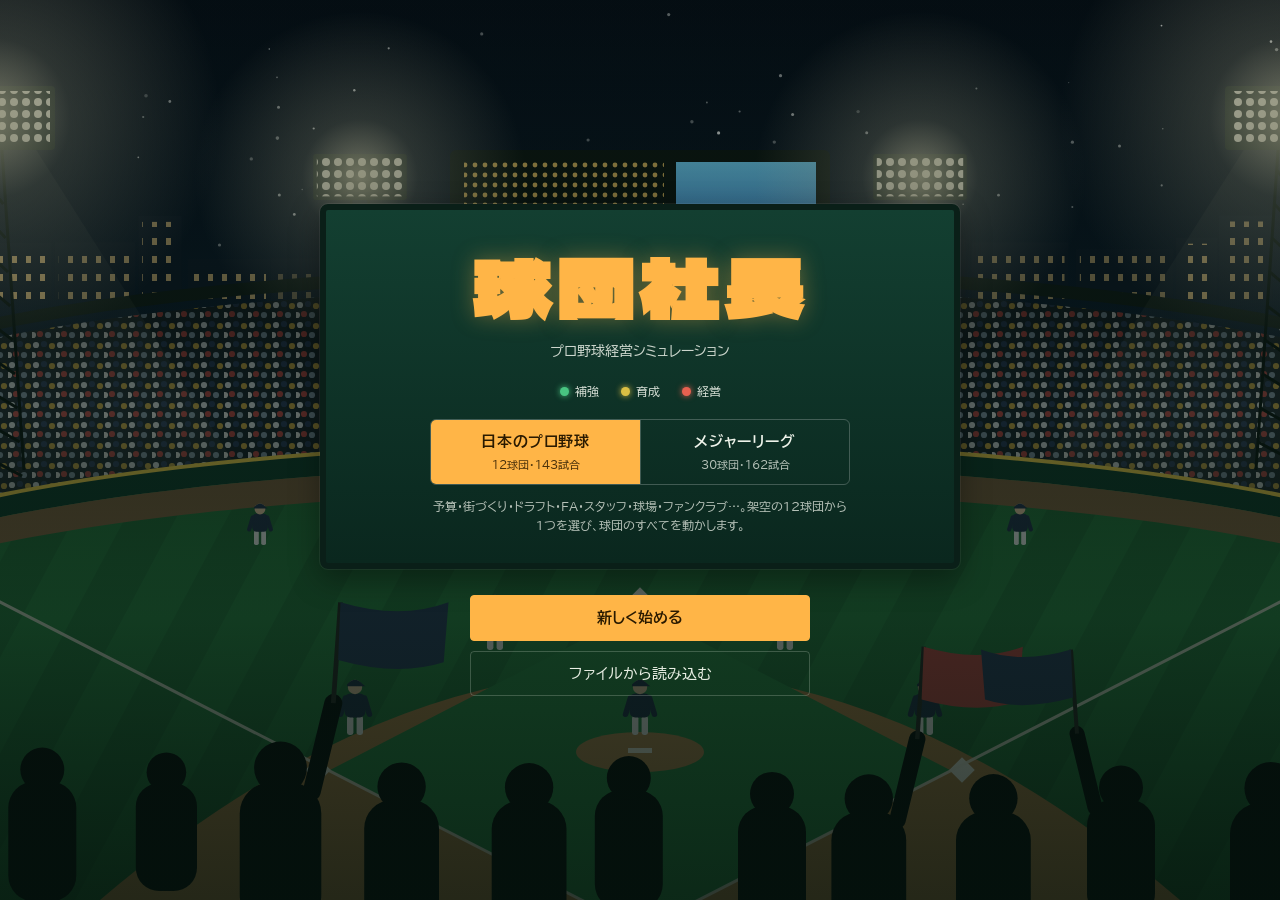
==== commit 0c73bd2f: "メジャーリーグ経営バージョンを追加（162試合・地区制・年俸調停・FA6年・ぜいたく税） - タイトルで日本のプロ野球とメジャーリーグを選べる。mlb.html はメジャー版から始まる - 架空の30" ====
--- a/index.html
+++ b/index.html
@@ -240,7 +240,7 @@
 .cs-plate { position: relative; overflow: hidden; background: linear-gradient(var(--board), var(--board2)); color: var(--board-ink); border-radius: 8px; border-top: 8px solid var(--c); padding: 20px 16px 22px; text-align: center; box-shadow: var(--shadow); }
 .cs-plate::after { content: ""; position: absolute; left: 0; right: 0; bottom: 0; height: 5px; background: var(--c2); }
 .cs-plate .nm { font-family: var(--f-disp); font-size: 22px; line-height: 1.25; margin-top: 10px; overflow-wrap: anywhere; }
-.cs-plate .sub { font-size: 12px; opacity: .75; margin-top: 4px; }
+.cs-plate .sub { font-size: 12px; opacity: .75; margin-top: 4px; overflow-wrap: anywhere; white-space: normal; }
 .cs-side .stars { font-family: var(--f-body); font-size: 17px; letter-spacing: 2px; }
 .cf { display: grid; grid-template-columns: 8.5em minmax(0, 1fr); gap: 4px 12px; align-items: center; padding: 9px 0; border-bottom: 1px solid var(--line); }
 .cf:first-child { padding-top: 0; } .cf:last-child { border-bottom: 0; padding-bottom: 0; }
@@ -429,6 +429,124 @@
 }
 @media (max-width: 480px) { .g4 { grid-template-columns: minmax(0, 1fr); } .sb-read .rd:nth-child(n+5) { display: none; } }
 
+/* ===== サブポジション・特殊能力・逸材 ===== */
+:root { --sk-pos: #6FB6FF; --sk-pos-bg: rgba(111, 182, 255, .14); --sk-neg: #FF7A6B; --sk-neg-bg: rgba(255, 102, 85, .13); --sk-au: #F5C842; --sk-au-ink: #2A1E00; }
+:root[data-theme="day"] { --sk-pos: #1F6FC2; --sk-pos-bg: rgba(31, 111, 194, .1); --sk-neg: #C83A29; --sk-neg-bg: rgba(200, 58, 41, .09); --sk-au: #D9A400; --sk-au-ink: #2A1E00; }
+.subs { display: inline-flex; gap: 2px; margin-left: 4px; vertical-align: 1px; }
+.sub { display: inline-flex; align-items: center; padding: 0 4px; border-radius: 3px; font-size: 11px; line-height: 16px; border: 1px solid var(--line2); color: var(--ink2); white-space: nowrap; }
+.sub.l3 { border-color: var(--ball); color: var(--ball); }
+.sub.l2 { border-color: var(--line2); color: var(--ink); }
+.sub.l1 { border-style: dashed; color: var(--ink3); }
+.sub.main { background: var(--team); border-color: var(--team); color: var(--team-ink); }
+.pdef { display: flex; flex-wrap: wrap; align-items: center; gap: 6px; }
+.pdef .sub { font-size: 12px; line-height: 20px; padding: 0 7px; }
+.sks { display: inline-flex; flex-wrap: wrap; gap: 4px; }
+.sk { display: inline-flex; align-items: center; padding: 1px 8px; border-radius: 3px; font-size: 12px; line-height: 18px; white-space: nowrap; cursor: help; }
+.sk.pos { background: var(--sk-pos-bg); color: var(--sk-pos); box-shadow: inset 0 0 0 1px var(--sk-pos); }
+.sk.neg { background: var(--sk-neg-bg); color: var(--sk-neg); box-shadow: inset 0 0 0 1px var(--sk-neg); }
+.sk.au { background: linear-gradient(180deg, #FFE27A, var(--sk-au)); color: var(--sk-au-ink); font-weight: 700; box-shadow: 0 0 0 1px rgba(0, 0, 0, .15); }
+.skn { display: inline-flex; gap: 3px; font-family: var(--f-num); font-size: 12px; }
+.skn b { font-weight: 400; min-width: 18px; padding: 0 4px; border-radius: 3px; text-align: center; }
+.skn .pos { color: var(--sk-pos); background: var(--sk-pos-bg); } .skn .neg { color: var(--sk-neg); background: var(--sk-neg-bg); }
+.skn .au { color: var(--sk-au-ink); background: var(--sk-au); font-weight: 700; }
+.tag.gen { background: linear-gradient(180deg, #FFE27A, var(--sk-au)); border-color: transparent; color: var(--sk-au-ink); font-weight: 700; margin-left: 4px; }
+.gen-note { margin: 0 0 10px; padding: 8px 12px; border-left: 3px solid var(--sk-au); background: rgba(245, 200, 66, .1); font-size: 13px; }
+.prac { display: flex; flex-wrap: wrap; align-items: center; gap: 8px 12px; margin-top: 8px; }
+.prac select { max-width: 260px; }
+
+/* ===== お知らせ（ベル） ===== */
+.bell { position: relative; display: inline-flex; align-items: center; justify-content: center; width: 40px; margin-right: 8px; border-radius: var(--r); border: 1px solid rgba(255, 255, 255, .2); background: transparent; color: inherit; cursor: pointer; }
+.bell:hover { background: rgba(255, 255, 255, .08); }
+.bell.on { color: #FFB547; border-color: rgba(255, 181, 71, .55); }
+.bell .bdg { position: absolute; top: -6px; right: -7px; min-width: 18px; height: 18px; padding: 0 5px; border-radius: 9px; background: var(--out); color: #fff; font-size: 11px; line-height: 18px; font-family: var(--f-num); box-shadow: 0 0 0 2px var(--board2); }
+.notes { list-style: none; margin: 0; padding: 0; }
+.notes li { display: grid; grid-template-columns: 88px minmax(0, 1fr) auto; gap: 10px; align-items: center; padding: 9px 14px; border-bottom: 1px solid var(--line); font-size: 13.5px; }
+.notes li .d { color: var(--ink3); font-size: 12px; white-space: nowrap; }
+.notes li .ty { font-size: 11px; color: var(--ink3); margin-right: 6px; }
+.notes li .acts { display: flex; gap: 6px; }
+.notes li.hi .tx { font-weight: 700; }
+.notes li.new { box-shadow: inset 3px 0 0 var(--lamp); background: rgba(255, 181, 71, .06); }
+.modal-b > .notes { margin: -16px -18px; }
+
+/* ===== 選手の編集 ===== */
+.g-edit { grid-template-columns: minmax(0, 1fr) 300px; align-items: start; }
+.ed { display: grid; grid-template-columns: repeat(2, minmax(0, 1fr)); gap: 14px; align-items: start; }
+.ed-col { display: grid; gap: 14px; min-width: 0; }
+.ed-sec { border: 1px solid var(--line); border-radius: var(--r); padding: 12px 14px; }
+.ed-sec h4 { margin: 0 0 10px; font-size: 14px; display: flex; gap: 12px; align-items: baseline; flex-wrap: wrap; }
+.ed-grid { display: grid; grid-template-columns: repeat(auto-fill, minmax(130px, 1fr)); gap: 10px 12px; }
+.ed-grid .w2 { grid-column: span 2; }
+.ed-grid input[type="range"] { width: 100%; }
+table.t.ed-attr { width: auto; }
+.ed-attr input { width: 72px; }
+.ed-attr td:first-child { padding-right: 18px; }
+.ed-attr td, .ed-attr th { padding-top: 3px; padding-bottom: 3px; }
+.sk-pick { display: flex; flex-wrap: wrap; align-items: center; gap: 6px 14px; margin-top: 10px; }
+.sk-pick > .small { width: 100%; }
+.sk-c.b { color: var(--sk-pos); } .sk-c.r { color: var(--sk-neg); } .sk-c.au { color: var(--sk-au); font-weight: 700; }
+.modal.edit .modal-f { position: sticky; bottom: 0; background: var(--panel); border-radius: 0 0 6px 6px; }
+@media (max-width: 1100px) { .g-edit { grid-template-columns: minmax(0, 1fr); } .g-edit > :last-child { order: -1; } }
+@media (max-width: 900px) { .ed { grid-template-columns: minmax(0, 1fr); } }
+.t select[data-c="setPrac"] { width: 210px; }
+@media (max-width: 860px) { .bell { width: 34px; height: 34px; margin-right: 6px; } .notes li { grid-template-columns: minmax(0, 1fr) auto; } .notes li .d { grid-column: 1 / -1; } }
+@media (max-width: 480px) { .ed-grid { grid-template-columns: repeat(2, minmax(0, 1fr)); } .ed-grid .w2 { grid-column: 1 / -1; } .notes li { grid-template-columns: 1fr; } .notes li .acts { justify-content: flex-start; } }
+
+/* ===== 記録・偉業・殿堂・永久欠番 ===== */
+.hons { display: flex; flex-wrap: wrap; gap: 4px; }
+.hon { display: inline-flex; align-items: center; padding: 1px 8px; border-radius: 10px; font-size: 11.5px; line-height: 18px; border: 1px solid var(--line2); color: var(--ink2); white-space: nowrap; }
+.hon.t { border-color: var(--lamp); color: var(--lamp); }
+.hon.a { border-color: var(--line2); color: var(--ink); }
+.hon.m { border-color: var(--ball); color: var(--ball); }
+.hon.f { background: linear-gradient(180deg, #FFE27A, var(--sk-au)); color: var(--sk-au-ink); border-color: transparent; font-weight: 700; }
+.hon.r { background: var(--team); color: var(--team-ink); border-color: var(--team); }
+.hon.r2 { border-color: var(--team); color: var(--ink); }
+.hon.s { border-color: var(--strike); color: var(--strike); }
+.watch { list-style: none; margin: 0; padding: 0; display: grid; gap: 6px; font-size: 13.5px; }
+.watch li { padding-left: 14px; position: relative; }
+.watch li::before { content: ''; position: absolute; left: 0; top: .6em; width: 6px; height: 6px; border-radius: 50%; background: var(--lamp); }
+.g-hof { grid-template-columns: minmax(0, 1fr) 340px; align-items: start; }
+.plaques { display: grid; grid-template-columns: repeat(auto-fill, minmax(220px, 1fr)); gap: 12px; }
+.plaque { position: relative; padding: 12px 14px 12px; border-radius: 6px; color: #2b1706; background: linear-gradient(160deg, #e3b673, #b07a3c 55%, #7d5126);
+  box-shadow: inset 0 0 0 2px rgba(60, 30, 5, .35), inset 0 0 0 6px rgba(255, 230, 180, .18), 0 6px 16px rgba(0, 0, 0, .35); }
+.plaque.mine { box-shadow: inset 0 0 0 2px rgba(60, 30, 5, .35), 0 0 0 3px var(--team), 0 6px 16px rgba(0, 0, 0, .35); }
+.plaque .pl-y { font-size: 11px; opacity: .8; display: flex; justify-content: space-between; }
+.plaque .pl-new { background: #2b1706; color: #ffe0a0; border-radius: 8px; padding: 0 6px; font-size: 10.5px; }
+.plaque .pl-n { margin: 4px 0 2px; font-family: var(--f-disp); font-size: 20px; letter-spacing: .04em; line-height: 1.25; }
+.plaque .pl-s { font-size: 11.5px; opacity: .85; }
+.plaque .pl-l { margin-top: 6px; font-size: 12.5px; font-weight: 700; }
+.plaque .pl-f { margin-top: 4px; font-size: 11px; opacity: .8; }
+.retnums { display: flex; flex-wrap: wrap; gap: 10px; }
+.retnum { display: grid; justify-items: center; gap: 2px; min-width: 96px; padding: 8px 8px 10px; border-radius: 6px; background: var(--panel2); border: 1px solid var(--line2); border-top: 5px solid var(--team); font-size: 12.5px; }
+.retnum b { font-family: var(--f-disp); font-size: 34px; line-height: 1.1; color: var(--ink); }
+.ret-row { display: grid; grid-template-columns: 140px minmax(0, 1fr); gap: 8px; align-items: center; font-size: 13px; }
+.ret-l { display: flex; flex-wrap: wrap; gap: 4px; }
+@media (max-width: 1100px) { .g-hof { grid-template-columns: minmax(0, 1fr); } }
+@media (max-width: 480px) { .ret-row { grid-template-columns: 1fr; } }
+
+/* ---------- メジャー版 ---------- */
+/* タイトル：リーグを選ぶ（スコアボードの切り替えスイッチ） */
+.lgpick { display: grid; grid-template-columns: 1fr 1fr; gap: 0; margin: 18px auto 4px; max-width: 420px; border: 1px solid rgba(255, 255, 255, .22); border-radius: 6px; overflow: hidden; }
+.lgpick button { appearance: none; border: 0; background: transparent; color: var(--board-ink); padding: 10px 12px; cursor: pointer; display: grid; gap: 2px; text-align: center; font: inherit; }
+.lgpick button + button { border-left: 1px solid rgba(255, 255, 255, .22); }
+.lgpick button b { font-size: 15px; letter-spacing: .04em; }
+.lgpick button span { font-size: 11px; opacity: .75; }
+.lgpick button.on { background: #FFB547; color: #2A1A00; }
+.lgpick button.on span { opacity: .85; }
+.lgpick button:focus-visible { outline: 2px solid #FFB547; outline-offset: -2px; }
+.tg-h { font-family: var(--f-disp); font-size: 20px; margin: 20px 0 4px; }
+.tg-d { font-size: 13px; color: var(--ink2); margin: 10px 0 8px; font-weight: 700; letter-spacing: .06em; }
+/* 順位表：ワイルドカードの境目と地区1位 */
+table.t tr.wc-cut td { border-bottom: 2px dashed var(--lamp); }
+table.t tr.div1 td:first-child { color: var(--lamp); font-weight: 700; }
+/* ドラフトの指名順 */
+.dorder { display: flex; flex-wrap: wrap; gap: 6px; }
+.dorder span { display: inline-flex; align-items: baseline; gap: 6px; padding: 4px 8px; border: 1px solid var(--line); border-radius: 4px; font-size: 12px; }
+.dorder span b { font-family: var(--f-num, inherit); color: var(--ink2); font-size: 11px; }
+.dorder span.lot { border-color: var(--lamp); }
+.dorder span.me { background: var(--team-soft); border-color: var(--team); font-weight: 700; }
+.teamgrid.t5 { grid-template-columns: repeat(auto-fill, minmax(205px, 1fr)); }
+table.t.twrap td { white-space: normal; } table.t.twrap td:first-child { white-space: nowrap; vertical-align: top; }
+
 </style>
 </head>
 <body>
@@ -442,6 +560,11 @@
    ========================================================= */
 let G = null;               // ゲーム状態（セーブ対象）
 let RNG = 20271;            // 乱数の内部状態（セーブ対象）
+let LG = { mode: 'npb', mlb: false };  // いまのリーグの決まりごと（01_league.js の setLeague で切り替える）
+/* メジャー版では、内部の金額（万円の単位）を 1単位＝300ドルとしてドルで表示する */
+const USD_RATE = 0.03;      // 1単位 → 万ドル
+function usdMan(units) { return units * USD_RATE; }
+function unitsFromUsdMan(man) { return man / USD_RATE; }
 
 function setSeed(s) { RNG = (s >>> 0) || 1; }
 function rnd() {
@@ -483,16 +606,31 @@
 function trimNum(s) { if (s.indexOf('.') < 0) return s; s = s.replace(/0+$/, ''); if (s.endsWith('.')) s = s.slice(0, -1); return s; }
 function comma(n) { return Math.round(n).toLocaleString('ja-JP'); }
 
-/* 年俸表記: 1億3500万円 */
+/* 年俸表記: 1億3500万円（メジャー版は 1250万ドル） */
 function fmtSal(man) {
+  if (LG.mlb) return fmtSalUsd(man);
   man = Math.round(man);
   const neg = man < 0; const v = Math.abs(man);
   const oku = Math.floor(v / 10000), rest = v % 10000;
   const s = oku > 0 ? oku + '億' + (rest ? rest + '万' : '') : rest + '万';
   return (neg ? '−' : '') + s + '円';
 }
-/* 財務表記: 32.4億円 / 4,500万円 */
+function fmtSalUsd(units) {
+  const neg = units < 0; let v = Math.abs(usdMan(units));
+  let s;
+  if (v >= 10000) { v = Math.round(v / 10) * 10; const oku = Math.floor(v / 10000), rest = Math.round(v % 10000); s = oku + '億' + (rest ? rest + '万' : ''); }
+  else if (v >= 100) s = String(Math.round(v)) + '万';
+  else s = trimNum(v.toFixed(1)) + '万';
+  return (neg ? '−' : '') + s + 'ドル';
+}
+/* 財務表記: 32.4億円 / 4,500万円（メジャー版は 4.5億ドル / 1,200万ドル） */
 function fmtOku(man, d) {
+  if (LG.mlb) {
+    const neg = man < 0; const v = Math.abs(usdMan(man)); let s;
+    if (v >= 10000) { const dig = d !== undefined ? d : (v >= 1000000 ? 0 : (v >= 100000 ? 1 : 2)); s = trimNum((v / 10000).toFixed(dig)) + '億'; }
+    else s = (v >= 100 ? comma(v) : trimNum(v.toFixed(1))) + '万';
+    return (neg ? '−' : '') + s + 'ドル';
+  }
   man = Math.round(man);
   const neg = man < 0; const v = Math.abs(man);
   let s;
@@ -508,6 +646,17 @@
 function fmtEra(v) { return isFinite(v) ? v.toFixed(2) : '-'; }
 function fmtIP(outs) { const f = Math.floor(outs / 3), r = outs % 3; return r ? f + ' ' + r + '/3' : String(f); }
 function fmtPeople(n) { return n >= 10000 ? trimNum((n / 10000).toFixed(1)) + '万人' : comma(n) + '人'; }
+/* チケット・会費など「円」で持っている値段（メジャー版はドルで見せる） */
+function priceShow(yen) { return LG.mlb ? Math.round(yen * USD_RATE) : Math.round(yen); }
+function priceFrom(v) { return LG.mlb ? +v / USD_RATE : +v; }
+function fmtPrice(yen) { return LG.mlb ? comma(yen * USD_RATE) + 'ドル' : comma(yen) + '円'; }
+/* 入力欄の金額（万円／メジャー版は万ドル） */
+function moneyShow(units) { return LG.mlb ? Math.round(usdMan(units) * 10) / 10 : Math.round(units); }
+function moneyFrom(v) { return LG.mlb ? unitsFromUsdMan(+v) : +v; }
+function moneyUnit() { return LG.mlb ? '万ドル' : '万円'; }
+/* グラフ用の大きな金額（億円／メジャー版は億ドル） */
+function bigMoney(units) { return LG.mlb ? usdMan(units) / 10000 : units / 10000; }
+function bigUnit() { return LG.mlb ? '億ドル' : '億円'; }
 
 const GRADES = [[90, 'S'], [80, 'A'], [70, 'B'], [60, 'C'], [50, 'D'], [40, 'E'], [20, 'F'], [0, 'G']];
 function grade(v) { for (const [t, g] of GRADES) if (v >= t) return g; return 'G'; }
@@ -777,7 +926,7 @@
   fanclub: 'ファンクラブ', stadad: '球場内広告', town: '街・不動産', farm: '2軍・その他', prize: '賞金・分配金', transfer: '移籍金', subsidy: '親会社の支援' };
 const EXP_CATS = { payroll: '選手年俸', staff: 'スタッフ人件費', rent: '球場使用料', ops: '試合運営費', travel: '遠征費', maint: '設備維持費',
   ads: '広告宣伝費', promo: 'イベント費', scout: 'スカウト費', dev: '育成費', sales: '営業費', camp: 'キャンプ費', capex: '設備投資',
-  land: '土地取得', bonus: '契約金', transfer: '移籍金', interest: '支払利息', fc: 'ファンクラブ特典', townev: '街のイベント費', tax: '法人税等', other: 'その他' };
+  land: '土地取得', bonus: '契約金', transfer: '移籍金', interest: '支払利息', fc: 'ファンクラブ特典', townev: '街のイベント費', lux: 'ぜいたく税', tax: '法人税等', other: 'その他' };
 const BUDGET_ITEMS = {
   scout: { n: 'スカウト活動費', d: '調査の速さと範囲が変わる', min: 5000, max: 80000 },
   dev: { n: '育成費', d: '全選手の成長速度が変わる', min: 10000, max: 120000 },
@@ -829,13 +978,215 @@
 const CUSTOM_LAND = { few: { n: '少ない', d: '球場の両隣だけ' }, normal: { n: 'ふつう', d: '球場の上下左右' }, many: { n: '多い', d: '球場の周り8区画＋α' } };
 
 /* =========================================================
+   リーグの切り替え：日本のプロ野球（npb）／メジャーリーグ（mlb）
+   G.mode に合わせて setLeague() が LG（決まりごと）とデータ表の中身を入れ替える。
+   メジャー版の球団・リーグ・球場・企業・人物もすべて架空です（都市名だけ実在）
+   ========================================================= */
+const LG_NPB = {
+  mode: 'npb', mlb: false, name: '日本プロ野球', sub: 'プロ野球経営シミュレーション', teams: 12, games: 143, dpw: 6, weekend: [3, 4, 5],
+  dayAtt: [0.80, 0.80, 0.84, 1.0, 1.20, 1.14], rot: 6, rest: 6, nrp: 8, nbat: 15, maxInn: 12, maxInnPost: 15, ghost: false,
+  draftT: 39, asgT: 27, postEnd: 38, faYears: 8, maxYrs: 5, salK: 1, hofWait: 3, hofYears: 15,
+  champ: '日本一', series: 'グランドシリーズ', aceAward: 'ゴールデンアーム賞', glove: 'ゴールデングラブ賞'
+};
+const LG_MLB = {
+  mode: 'mlb', mlb: true, name: 'メジャーリーグ', sub: 'メジャーリーグ経営シミュレーション', teams: 30, games: 162, dpw: 7, weekend: [4, 5, 6],
+  dayAtt: [0.78, 0.80, 0.80, 0.86, 1.02, 1.20, 1.12], rot: 5, rest: 5, nrp: 8, nbat: 13, maxInn: 25, maxInnPost: 25, ghost: true,
+  draftT: 26, asgT: 26, postEnd: 39, faYears: 6, arbYears: 3, maxYrs: 10, salK: 2.2, hofWait: 5, hofYears: 10,
+  champ: 'ワールドチャンピオン', series: 'ワールドシリーズ', aceAward: '最優秀投手賞', glove: '最優秀守備賞',
+  divs: ['東地区', '中地区', '西地区'],
+  /* ぜいたく税：基準額（2億4400万ドル）を超えた分に課税。連続で超えるほど税率が上がる */
+  lux: { th: 813300, rates: [0.2, 0.3, 0.5], sur: [[66700, 0.12], [133300, 0.425], [200000, 0.6]] },
+  draftRounds: 8
+};
+
+/* ---------- メジャー版のデータ ---------- */
+const US_FIRST = ['マイク', 'ジョン', 'ジェイク', 'タイラー', 'ブランドン', 'ライアン', 'ケビン', 'ジャスティン', 'カイル', 'コナー', 'ディラン', 'オースティン',
+  'ネイト', 'マット', 'クリス', 'ザック', 'コーディ', 'トレバー', 'ジョシュ', 'ルーク', 'ローガン', 'メイソン', 'イーサン', 'ノア', 'ハンター', 'チェイス',
+  'ブレイク', 'ギャレット', 'ウェス', 'カーソン', 'ブレット', 'デレク', 'グラント', 'トラビス', 'ショーン', 'エヴァン', 'アダム', 'ベン', 'サム', 'ジャック',
+  'ウィル', 'ヘンリー', 'オーウェン', 'カルビン', 'ブライス', 'ジャクソン', 'ライリー', 'コルトン', 'ブレイデン', 'ゲイブ', 'トミー', 'ボビー', 'ジミー',
+  'ダニー', 'ドリュー', 'リード', 'パーカー', 'スペンサー', 'ホイット', 'ランドン', 'エリック', 'スコット', 'ジェレミー', 'マーカス', 'ダリル', 'テレンス',
+  'アンドレ', 'ジャマール', 'ドノバン', 'ケイデン', 'ニコ', 'イアン', 'コール', 'ギャビン', 'カーター', 'ディーン', 'ハリソン', 'シェーン', 'トレント', 'ヴィンス'];
+const US_LAST = ['ジョンソン', 'スミス', 'ウィリアムズ', 'ブラウン', 'ジョーンズ', 'ミラー', 'デイビス', 'ウィルソン', 'アンダーソン', 'テイラー', 'トーマス', 'ムーア',
+  'ジャクソン', 'マーティン', 'リー', 'トンプソン', 'ホワイト', 'ハリス', 'クラーク', 'ルイス', 'ロビンソン', 'ウォーカー', 'ヤング', 'アレン', 'キング',
+  'ライト', 'スコット', 'ヒル', 'グリーン', 'アダムス', 'ベイカー', 'ネルソン', 'カーター', 'ミッチェル', 'ロバーツ', 'ターナー', 'フィリップス', 'キャンベル',
+  'パーカー', 'エバンス', 'エドワーズ', 'コリンズ', 'スチュワート', 'モリス', 'マーフィー', 'クック', 'ロジャース', 'モーガン', 'クーパー', 'ピーターソン',
+  'ベイリー', 'リード', 'ケリー', 'ハワード', 'コックス', 'ワード', 'リチャードソン', 'ワトソン', 'ブルックス', 'ウッド', 'ジェームズ', 'ベネット', 'グレイ',
+  'ヒューズ', 'プライス', 'サンダース', 'マイヤーズ', 'ロング', 'ロス', 'フォスター', 'パウエル', 'ジェンキンス', 'ペリー', 'ラッセル', 'サリバン', 'ベル',
+  'コールマン', 'バトラー', 'ヘンダーソン', 'バーンズ', 'フィッシャー', 'ハミルトン', 'グラハム', 'ウォレス', 'ウエスト', 'コール', 'ヘイズ', 'ブライアント',
+  'エリス', 'スティーブンス', 'マーシャル', 'オーウェンス', 'マクドナルド', 'ハリソン', 'ギブソン', 'ケネディ', 'ウェルズ', 'ショー', 'ハント', 'パーマー',
+  'ロバートソン', 'ブラック', 'ホームズ', 'ストーン', 'メイヤー', 'ボイド', 'ミルズ', 'ウォーレン', 'フォックス', 'ローズ', 'ライス', 'モレノ', 'シュミット',
+  'ナイト', 'ハドソン', 'ハンセン', 'ハーパー', 'ウェバー', 'バーク', 'マッケンジー', 'オコナー', 'シュルツ', 'ダンカン', 'ブレイディ', 'ラーセン', 'ホフマン'];
+const LAT_FIRST = ['ホセ', 'ルイス', 'カルロス', 'ミゲル', 'フアン', 'ペドロ', 'ラファエル', 'ラモン', 'フランシスコ', 'エウヘニオ', 'フリオ', 'エドゥアルド',
+  'ヨアン', 'ヤディエル', 'エリー', 'ウィルマー', 'ロナルド', 'ヘラルド', 'アンドレス', 'オスカル', 'マヌエル', 'ビクトル', 'ヘスス', 'アレハンドロ',
+  'ダビド', 'フェリックス', 'エンリケ', 'アドニス', 'ヨルダン', 'ヘンリー', 'ヨエル', 'オネイル', 'クリスティアン', 'エマヌエル', 'サンティアゴ', 'ディエゴ'];
+const LAT_LAST = ['ロドリゲス', 'マルティネス', 'ガルシア', 'ヘルナンデス', 'ロペス', 'ゴンザレス', 'ペレス', 'サンチェス', 'ラミレス', 'トーレス', 'フローレス',
+  'リベラ', 'ゴメス', 'ディアス', 'クルーズ', 'オルティス', 'モラレス', 'レイエス', 'グティエレス', 'チャベス', 'ラモス', 'メンドーサ', 'カスティーヨ',
+  'ヒメネス', 'ロメロ', 'アルバレス', 'バスケス', 'エスピナル', 'デラクルス', 'ソト', 'メヒア', 'ベタンセス', 'アルカンタラ', 'ペーニャ', 'ゲレーロ',
+  'カブレラ', 'サラサール', 'セベリーノ', 'マチャド', 'アコスタ', 'ベラスケス', 'カストロ', 'ヌニェス', 'オスーナ', 'バティスタ', 'パディージャ'];
+const KR_FAM = ['キム', 'イ', 'パク', 'チェ', 'チョン', 'カン', 'チョ', 'ユン', 'ハン', 'ソン'];
+const KR_GIV = ['ジフン', 'ミンジュン', 'ヒョンス', 'ソンミン', 'ドヒョン', 'ジュンヒョク', 'ウジン', 'テヨン', 'ハソン', 'ジョンウ', 'セフン', 'ヨンジェ'];
+const TW_FAM = ['リン', 'チェン', 'ワン', 'ホアン', 'チャン', 'リー', 'ウー', 'ツァイ'];
+const TW_GIV = ['ユーミン', 'ジャーハオ', 'ウェイロン', 'ツーハン', 'ボーユー', 'イーチェン', 'ジュンジエ', 'グァンユー'];
+
+const MLB_DATA = {
+  REGIONS: ['北東部', '南東部', '中西部', '南部', '西部', '中南米'],
+  REGION_W: [20, 18, 20, 18, 18, 6],
+  PLACES: [
+    ['ニューヨーク', 'ボストン', 'フィラデルフィア', 'ピッツバーグ', 'ボルチモア', 'ワシントン', 'ハートフォード', 'プロビデンス', 'バッファロー', 'ニューアーク', 'トロント'],
+    ['アトランタ', 'マイアミ', 'タンパ', 'シャーロット', 'ナッシュビル', 'オーランド', 'ジャクソンビル', 'ローリー', 'チャールストン', 'メンフィス'],
+    ['シカゴ', 'デトロイト', 'クリーブランド', 'シンシナティ', 'ミルウォーキー', 'セントルイス', 'カンザスシティ', 'ミネアポリス', 'インディアナポリス', 'コロンバス', 'オマハ'],
+    ['ヒューストン', 'ダラス', 'オースティン', 'サンアントニオ', 'ニューオーリンズ', 'オクラホマシティ', 'フォートワース', 'エルパソ', 'リトルロック', 'バトンルージュ'],
+    ['ロサンゼルス', 'サンフランシスコ', 'サンディエゴ', 'シアトル', 'デンバー', 'フェニックス', 'ラスベガス', 'ポートランド', 'ソルトレイクシティ', 'サクラメント', 'アナハイム'],
+    ['サンフアン', 'ポンセ', 'バヤモン', 'カグアス', 'マヤグエス', 'サントドミンゴ', 'サンペドロ・デ・マコリス', 'バレンシア', 'マラカイボ', 'ハバナ']
+  ],
+  LEAGUES: ['リバティ・リーグ', 'ユニオン・リーグ'],
+  /* 30球団。div：0東・1中・2西。kanji はマークの文字（英字1〜2字） */
+  TEAM_DEFS: [
+    { city: 'ニューヨーク', nick: 'ハーバーキングス', kanji: 'HK', color: '#0E3B5C', color2: '#E8B04B', league: 0, div: 0, market: 5, pop: 80, star: 1, shift: 4, fac: 4,
+      parent: 'ハドソン・キャピタル', stadium: 'ハドソン・フィールド', cap: 47000, dome: false, hrF: 1.10, rent: 60000, cash: 900000, region: 0 },
+    { city: 'ボストン', nick: 'ベイシャークス', kanji: 'BS', color: '#14524A', color2: '#F2F0E6', league: 0, div: 0, market: 4, pop: 76, star: 2, shift: 2, fac: 3,
+      parent: 'ベイステート・スポーツ', stadium: 'バックベイ・パーク', cap: 37000, dome: false, hrF: 1.06, rent: 20000, cash: 620000, region: 0 },
+    { city: 'トロント', nick: 'ルーンズ', kanji: 'L', color: '#2B6CB0', color2: '#F5F7FA', league: 0, div: 0, market: 4, pop: 64, star: 3, shift: 0, fac: 3,
+      parent: 'グレートレイクス・メディア', stadium: 'オンタリオ・ドーム', cap: 41000, dome: true, hrF: 1.03, rent: 50000, cash: 450000, region: 0 },
+    { city: 'ボルチモア', nick: 'クラバーズ', kanji: 'C', color: '#E4572E', color2: '#1F1F1F', league: 0, div: 0, market: 2, pop: 55, star: 4, shift: -1, fac: 2,
+      parent: 'チェサピーク・ベイ・グループ', stadium: 'インナーハーバー・パーク', cap: 45000, dome: false, hrF: 1.04, rent: 15000, cash: 250000, region: 0 },
+    { city: 'タンパ', nick: 'ガルフスターズ', kanji: 'GS', color: '#21A0A0', color2: '#0B2545', league: 0, div: 0, market: 2, pop: 46, star: 4, shift: 1, fac: 2,
+      parent: 'サンコースト・ベンチャーズ', stadium: 'ガルフコースト・ドーム', cap: 30000, dome: true, hrF: 0.96, rent: 15000, cash: 220000, region: 1 },
+    { city: 'シカゴ', nick: 'レイクウルブズ', kanji: 'W', color: '#3A3A3A', color2: '#C9D6DF', league: 0, div: 1, market: 4, pop: 60, star: 3, shift: -1, fac: 3,
+      parent: 'ミシガン湖ホールディングス', stadium: 'サウスショア・パーク', cap: 40000, dome: false, hrF: 1.05, rent: 30000, cash: 400000, region: 2 },
+    { city: 'クリーブランド', nick: 'レイクショアーズ', kanji: 'LS', color: '#A4161A', color2: '#0B132B', league: 0, div: 1, market: 2, pop: 55, star: 3, shift: 1, fac: 2,
+      parent: 'カヤホガ・インダストリーズ', stadium: 'レイクショア・フィールド', cap: 35000, dome: false, hrF: 0.98, rent: 15000, cash: 230000, region: 2 },
+    { city: 'デトロイト', nick: 'ギアヘッズ', kanji: 'G', color: '#F28C28', color2: '#13294B', league: 0, div: 1, market: 3, pop: 57, star: 3, shift: -1, fac: 3,
+      parent: 'モーターシティ・グループ', stadium: 'ウッドワード・パーク', cap: 41000, dome: false, hrF: 0.95, rent: 25000, cash: 300000, region: 2 },
+    { city: 'カンザスシティ', nick: 'ファウンテンズ', kanji: 'F', color: '#5FA8D3', color2: '#1B4965', league: 0, div: 1, market: 2, pop: 50, star: 4, shift: -2, fac: 2,
+      parent: 'プレーリー・ファーム・グループ', stadium: 'ファウンテン・スタジアム', cap: 38000, dome: false, hrF: 1.02, rent: 12000, cash: 200000, region: 2 },
+    { city: 'ミネアポリス', nick: 'ツインレイクス', kanji: 'TL', color: '#2D6A4F', color2: '#D8F3DC', league: 0, div: 1, market: 3, pop: 56, star: 3, shift: 0, fac: 3,
+      parent: 'ノーススター・リテール', stadium: 'リバーフロント・パーク', cap: 39000, dome: false, hrF: 1.00, rent: 20000, cash: 300000, region: 2 },
+    { city: 'ヒューストン', nick: 'オービターズ', kanji: 'O', color: '#F4A259', color2: '#2B2D42', league: 0, div: 2, market: 4, pop: 68, star: 2, shift: 3, fac: 3,
+      parent: 'ガルフ・エナジー', stadium: 'ミッションコントロール・パーク', cap: 41000, dome: true, hrF: 1.04, rent: 35000, cash: 500000, region: 3 },
+    { city: 'シアトル', nick: 'ノースパインズ', kanji: 'NP', color: '#1B4332', color2: '#95D5B2', league: 0, div: 2, market: 3, pop: 60, star: 3, shift: 0, fac: 3,
+      parent: 'ピュージェット・テック', stadium: 'エメラルドベイ・パーク', cap: 47000, dome: true, hrF: 0.92, rent: 30000, cash: 380000, region: 4 },
+    { city: 'アナハイム', nick: 'サーファーズ', kanji: 'S', color: '#C1121F', color2: '#FDF0D5', league: 0, div: 2, market: 4, pop: 62, star: 3, shift: -1, fac: 3,
+      parent: 'パシフィック・リゾーツ', stadium: 'オレンジグローブ・スタジアム', cap: 45000, dome: false, hrF: 1.00, rent: 25000, cash: 420000, region: 4 },
+    { city: 'ラスベガス', nick: 'ハイローラーズ', kanji: 'HR', color: '#7B2CBF', color2: '#FFD60A', league: 0, div: 2, market: 2, pop: 52, star: 4, shift: -2, fac: 4,
+      parent: 'ネオン・エンターテインメント', stadium: 'デザートネオン・ボールパーク', cap: 33000, dome: true, hrF: 1.08, rent: 40000, cash: 350000, region: 4 },
+    { city: 'ダラス', nick: 'デザートホークス', kanji: 'D', color: '#003F88', color2: '#FDC500', league: 0, div: 2, market: 4, pop: 63, star: 3, shift: 0, fac: 4,
+      parent: 'ローンスター・ホールディングス', stadium: 'ローンスター・ドーム', cap: 40000, dome: true, hrF: 1.02, rent: 35000, cash: 450000, region: 3 },
+    { city: 'ニューヨーク', nick: 'スカイライナーズ', kanji: 'SK', color: '#FF6B35', color2: '#004E89', league: 1, div: 0, market: 5, pop: 72, star: 2, shift: 2, fac: 3,
+      parent: 'クイーンズボロ・グループ', stadium: 'フラッシングベイ・パーク', cap: 42000, dome: false, hrF: 0.96, rent: 40000, cash: 650000, region: 0 },
+    { city: 'フィラデルフィア', nick: 'リバティベルズ', kanji: 'LB', color: '#9D0208', color2: '#F8EDEB', league: 1, div: 0, market: 4, pop: 72, star: 2, shift: 3, fac: 3,
+      parent: 'デラウェアバレー・グループ', stadium: 'インディペンデンス・パーク', cap: 43000, dome: false, hrF: 1.05, rent: 25000, cash: 480000, region: 0 },
+    { city: 'アトランタ', nick: 'ピーチフライヤーズ', kanji: 'P', color: '#F79D84', color2: '#1D3557', league: 1, div: 0, market: 4, pop: 70, star: 2, shift: 3, fac: 4,
+      parent: 'ピーチツリー・メディア', stadium: 'ピーチツリー・ボールパーク', cap: 41000, dome: false, hrF: 1.02, rent: 20000, cash: 500000, region: 1 },
+    { city: 'マイアミ', nick: 'コーラルウェーブス', kanji: 'CW', color: '#FF5D8F', color2: '#00A6A6', league: 1, div: 0, market: 3, pop: 45, star: 5, shift: -3, fac: 3,
+      parent: 'ビスケーン・パートナーズ', stadium: 'ビスケーン・ドーム', cap: 36000, dome: true, hrF: 0.92, rent: 20000, cash: 200000, region: 1 },
+    { city: 'ワシントン', nick: 'ポトマックス', kanji: 'PX', color: '#BC4749', color2: '#F2E8CF', league: 1, div: 0, market: 4, pop: 58, star: 3, shift: -2, fac: 3,
+      parent: 'キャピトルヒル・グループ', stadium: 'ポトマック・リバーパーク', cap: 41000, dome: false, hrF: 1.01, rent: 25000, cash: 380000, region: 0 },
+    { city: 'シカゴ', nick: 'ゲイルズ', kanji: 'GL', color: '#5BC0EB', color2: '#2E4057', league: 1, div: 1, market: 5, pop: 74, star: 2, shift: 1, fac: 3,
+      parent: 'ウィンディシティ・ホールディングス', stadium: 'ノースサイド・フィールド', cap: 41000, dome: false, hrF: 1.03, rent: 25000, cash: 620000, region: 2 },
+    { city: 'ミルウォーキー', nick: 'ホッパーズ', kanji: 'H', color: '#E9C46A', color2: '#264653', league: 1, div: 1, market: 1, pop: 52, star: 4, shift: 1, fac: 3,
+      parent: 'ブリューシティ・ファミリー', stadium: 'ホップヤード・ドーム', cap: 41000, dome: true, hrF: 1.03, rent: 12000, cash: 180000, region: 2 },
+    { city: 'セントルイス', nick: 'アーチャーズ', kanji: 'A', color: '#D00000', color2: '#FFBA08', league: 1, div: 1, market: 3, pop: 70, star: 2, shift: 1, fac: 3,
+      parent: 'ゲートウェイ・グループ', stadium: 'ゲートウェイ・パーク', cap: 45000, dome: false, hrF: 0.97, rent: 15000, cash: 400000, region: 2 },
+    { city: 'シンシナティ', nick: 'リバーボーツ', kanji: 'RB', color: '#8338EC', color2: '#FFBE0B', league: 1, div: 1, market: 2, pop: 52, star: 4, shift: -2, fac: 2,
+      parent: 'オハイオリバー・カンパニー', stadium: 'リバーボート・パーク', cap: 42000, dome: false, hrF: 1.12, rent: 12000, cash: 200000, region: 2 },
+    { city: 'ピッツバーグ', nick: 'フォージャーズ', kanji: 'FG', color: '#FFB703', color2: '#023047', league: 1, div: 1, market: 2, pop: 48, star: 5, shift: -3, fac: 2,
+      parent: 'スリーリバーズ・スチール', stadium: 'アレゲニー・パーク', cap: 38000, dome: false, hrF: 0.97, rent: 12000, cash: 170000, region: 0 },
+    { city: 'ロサンゼルス', nick: 'サンライダーズ', kanji: 'SR', color: '#FFB000', color2: '#2D00F7', league: 1, div: 2, market: 5, pop: 82, star: 1, shift: 5, fac: 4,
+      parent: 'サンセット・エンタープライズ', stadium: 'サンセットヒルズ・スタジアム', cap: 56000, dome: false, hrF: 0.98, rent: 30000, cash: 950000, region: 4 },
+    { city: 'サンフランシスコ', nick: 'フォグホーンズ', kanji: 'FH', color: '#4D908E', color2: '#F9C74F', league: 1, div: 2, market: 4, pop: 66, star: 3, shift: 0, fac: 4,
+      parent: 'ゴールデンゲート・テック', stadium: 'フォグベイ・パーク', cap: 41000, dome: false, hrF: 0.88, rent: 15000, cash: 450000, region: 4 },
+    { city: 'サンディエゴ', nick: 'シーライオンズ', kanji: 'SD', color: '#118AB2', color2: '#FFD166', league: 1, div: 2, market: 3, pop: 64, star: 3, shift: 1, fac: 3,
+      parent: 'ラホヤ・インベストメンツ', stadium: 'ミッションベイ・パーク', cap: 42000, dome: false, hrF: 0.93, rent: 20000, cash: 380000, region: 4 },
+    { city: 'フェニックス', nick: 'カクタスジャックス', kanji: 'CJ', color: '#2A9D8F', color2: '#E76F51', league: 1, div: 2, market: 3, pop: 54, star: 4, shift: -1, fac: 3,
+      parent: 'ソノラ・デザート・グループ', stadium: 'カクタス・ドーム', cap: 48000, dome: true, hrF: 1.06, rent: 20000, cash: 300000, region: 4 },
+    { city: 'デンバー', nick: 'サミッツ', kanji: 'SM', color: '#6A4C93', color2: '#B8C0FF', league: 1, div: 2, market: 3, pop: 56, star: 4, shift: -2, fac: 3,
+      parent: 'ロッキーマウンテン・ホールディングス', stadium: 'サミット・フィールド', cap: 50000, dome: false, hrF: 1.28, rent: 15000, cash: 280000, region: 4 }
+  ],
+  COMPANIES: ['ノーススター銀行', 'ブルーリッジ保険', 'サミット・モーターズ', 'イーグルライン航空', 'パシフィック・ビバレッジ', 'リバティ・ワイヤレス',
+    'ゴールドコースト証券', 'ハーバーライト電力', 'フロンティア・フーズ', 'アトラス物流', 'メリディアン製薬', 'コンパス・ソフトウェア', 'アイアンブリッジ建設',
+    'クレストビュー不動産', 'スターライン・ホテルズ', 'ウィロー・アパレル', 'ブライトウェーブ通信', 'ハイランド・ピザ', 'レッドキャニオン醸造', 'シルバーオーク保険',
+    'ノーブル時計', 'クリアスカイ航空', 'ヘリテージ・エナジー', 'グリーンフィールド・マーケット', 'オーシャンパーク銀行', 'ベンチマーク証券', 'ストームライト自動車',
+    'ポラリス・ペイ', 'ミッドウェスト乳業', 'カスケード・アウトドア'],
+  DOW: ['月', '火', '水', '木', '金', '土', '日'],
+  DRAFT_CATS: [['高校', 130], ['大学', 170], ['短大', 30]],
+  BONUS: [13300, 4300, 2500, 1830, 1400, 1100, 870, 730, 670, 600],
+  ROOKIE_SAL: [150, 150, 150, 150, 150, 150, 150, 150, 150, 150],
+  FRN_FROM: ['日本', '日本', '日本', '韓国', '台湾', 'キューバ', 'ドミニカ共和国', 'ベネズエラ', 'メキシコ', 'オーストラリア'],
+  LIM: { first: 26, shihai: 40, frn1: 99, ikusei: 34 },
+  TIX: {
+    out: { n: '外野席', share: 0.32, ref: 800, el: 1.35 },
+    inn: { n: '内野席', share: 0.60, ref: 1700, el: 1.15 },
+    pre: { n: 'プレミアム席', share: 0.08, ref: 6500, el: 0.85 }
+  },
+  CAMP_SITES: {
+    arizona: { n: 'アリゾナ（カクタスリーグ）', cost: 30000, grow: 1.10, pop: 1.2, inj: 0.9, d: '乾いた気候で仕上げやすく、施設も最新' },
+    florida: { n: 'フロリダ（グレープフルーツリーグ）', cost: 26000, grow: 1.08, pop: 1.8, inj: 0.95, d: '東海岸から大勢のファンが見学に来る' },
+    academy: { n: 'ドミニカのアカデミー併設', cost: 22000, grow: 1.12, pop: 0.4, inj: 0.95, frn: true, d: '若手の育成に強い。中南米出身の選手もなじみやすい' },
+    home: { n: '本拠地近くの屋内施設', cost: 9000, grow: 0.98, pop: 0.6, inj: 1.0, d: '費用は抑えられるが、仕上がりは遅め' }
+  },
+  REC_SEED_LG: { hr: 71, h: 259, rbi: 188, sb: 128, avg: 0.401, hstr: 52, w: 33, so: 372, sv: 60, hld: 42, era: 1.18 },
+  REC_SEED_CAR: { hr: 752, h: 4189, rbi: 2290, sb: 1388, w: 495, so: 5610, sv: 640, hld: 380 },
+  REC_SEED_TM: { hr: [44, 62], h: [205, 245], rbi: [135, 175], sb: [55, 105], avg: [0.345, 0.390], hstr: [28, 40], w: [21, 28], so: [260, 340], sv: [44, 58], hld: [32, 41], era: [1.55, 2.10] },
+  MILESTONES: { hr: [100, 200, 300, 400, 500, 600, 700], h: [1000, 1500, 2000, 2500, 3000, 3500, 4000], sb: [200, 300, 400, 500], w: [100, 150, 200, 250, 300], sv: [100, 200, 300, 400, 500], so: [1000, 1500, 2000, 2500, 3000, 3500], hld: [100, 200, 300] },
+  MS_BIG: { hr: 500, h: 3000, sb: 500, w: 300, sv: 400, so: 3000, hld: 300 },
+  MS_NEAR: { hr: 3, h: 10, sb: 3, w: 1, sv: 3, so: 15, hld: 3 },
+  MIN_SAL: 2600, MIN_SAL_IK: 150,
+  PERS_mlb: { n: '大舞台志向', d: '大都市の球団や、優勝を狙える球団を好む', grow: 1.05 },
+  GOALS: {
+    pennant: { n: 'リーグ優勝', d: '計画期間中に一度リーグ優勝（ワールドシリーズ進出）する' },
+    gs: { n: 'ワールドシリーズ制覇', d: '計画期間中に一度ワールドシリーズを制覇する' },
+    aclass: { n: '毎年ポストシーズン進出', d: '計画期間中、毎年ポストシーズンに進出する' }
+  }
+};
+
+/* ---------- 切り替え ---------- */
+function lgTables() {
+  return { REGIONS, REGION_W, PLACES, LEAGUES, TEAM_DEFS, COMPANIES, DOW, DRAFT_CATS, BONUS, ROOKIE_SAL, FRN_FROM, LIM, TIX, CAMP_SITES,
+    REC_SEED_LG, REC_SEED_CAR, REC_SEED_TM, MILESTONES, MS_BIG, MS_NEAR };
+}
+let LG_NPB_DATA = null;
+function lgCopy(v) { return JSON.parse(JSON.stringify(v)); }
+function lgAssign(target, src) {
+  if (Array.isArray(target)) { target.length = 0; for (const x of lgCopy(src)) target.push(x); }
+  else { for (const k of Object.keys(target)) delete target[k]; Object.assign(target, lgCopy(src)); }
+}
+function setLeague(mode) {
+  mode = mode === 'mlb' ? 'mlb' : 'npb';
+  const tb = lgTables();
+  if (!LG_NPB_DATA) {
+    LG_NPB_DATA = {};
+    for (const k in tb) LG_NPB_DATA[k] = lgCopy(tb[k]);
+    LG_NPB_DATA.MIN_SAL = MIN_SAL; LG_NPB_DATA.MIN_SAL_IK = MIN_SAL_IK; LG_NPB_DATA.PERS_mlb = lgCopy(PERS.mlb);
+    LG_NPB_DATA.GOALS = {}; for (const k of ['pennant', 'gs', 'aclass']) LG_NPB_DATA.GOALS[k] = { n: GOALS[k].n, d: GOALS[k].d };
+  }
+  const src = mode === 'mlb' ? MLB_DATA : LG_NPB_DATA;
+  if (LG.mode === mode && LG.ready) return;
+  for (const k in tb) lgAssign(tb[k], src[k]);
+  MIN_SAL = src.MIN_SAL; MIN_SAL_IK = src.MIN_SAL_IK;
+  PERS.mlb = lgCopy(src.PERS_mlb);
+  for (const k in src.GOALS) Object.assign(GOALS[k], src.GOALS[k]);
+  LG = Object.assign({ ready: true }, mode === 'mlb' ? LG_MLB : LG_NPB);
+  if (G && G.teams) for (const T of G.teams) { T._roles = null; T._lu = null; }
+}
+function isMLB() { return !!LG.mlb; }
+
+/* ---------- 順位の単位（日本版はリーグ、メジャー版は地区） ---------- */
+function grpOf(T) { return LG.mlb ? T.league * 3 + (T.div || 0) : T.league; }
+function grpCount() { return LG.mlb ? 6 : 2; }
+function grpName(g) { return LG.mlb ? LEAGUES[Math.floor(g / 3)] + ' ' + LG.divs[g % 3] : LEAGUES[g]; }
+function grpShort(g) { return LG.mlb ? LEAGUES[Math.floor(g / 3)].replace('・リーグ', '') + LG.divs[g % 3] : LEAGUES[g]; }
+function teamGrpName(tid) { return grpName(grpOf(G.teams[tid])); }
+function rankStr(r) { return r ? (LG.mlb ? '地区' + r + '位' : r + '位') : '―'; }
+
+/* =========================================================
    選手：生成・能力・評価・年俸
    能力は1〜100（60が1軍平均）。球速のみkm/h
    ========================================================= */
 const BAT_KEYS = ['con', 'pow', 'eye', 'spd', 'arm', 'fld'];
 const PIT_KEYS = ['vel', 'ctl', 'brk', 'sta'];
 const ATTR_JP = { con: 'ミート', pow: 'パワー', eye: '選球眼', spd: '走力', arm: '肩力', fld: '守備', vel: '球速', ctl: '制球', brk: '変化球', sta: 'スタミナ' };
-const MIN_SAL = 440, MIN_SAL_IK = 240;
+let MIN_SAL = 440, MIN_SAL_IK = 240;   // メジャー版では setLeague が書き換える
 const GT = [{ n: '早熟', g: 24, p: 27 }, { n: '普通', g: 27, p: 30 }, { n: '晩成', g: 29, p: 33 }];
 const POS_DEFW = { C: .40, SS: .36, '2B': .30, CF: .26, '3B': .24, OF: .20, LF: .16, RF: .18, '1B': .12, DH: 0 };
 const ARCH = {
@@ -866,12 +1217,29 @@
 function offVal(p) { const a = p.a; return a.con * .40 + a.pow * .36 + a.eye * .12 + a.spd * .12; }
 function defVal(p) { return p.a.fld * .65 + p.a.arm * .35; }
 
-function genJpName() {
+/* その国のリーグの「ふつうの選手」の名前（日本版は日本人、メジャー版はアメリカ・中南米の名前） */
+function genJpName() { return LG.mlb ? genUsName() : genJpReal(); }
+function genJpReal() {
   for (let i = 0; i < 60; i++) {
     const n = pick(SURNAMES) + ' ' + pick(GIVEN);
     if (!NAMESET.has(n)) { NAMESET.add(n); return n; }
   }
   return pick(SURNAMES) + ' ' + pick(GIVEN) + pick(['之', '郎', '人', '也']);
+}
+function genUsName(nat) {
+  nat = nat || (chance(0.27) ? 'LAT' : 'US');
+  const F = nat === 'LAT' ? LAT_FIRST : US_FIRST, L = nat === 'LAT' ? LAT_LAST : US_LAST;
+  for (let i = 0; i < 60; i++) {
+    const n = pick(F) + '・' + pick(L);
+    if (!NAMESET.has(n)) { NAMESET.add(n); return n; }
+  }
+  const n = pick(F) + '・' + pick(L) + pick(['Jr.', '2世', '3世']); NAMESET.add(n); return n;
+}
+/* 韓国・台湾の名前（姓・名の順） */
+function genAsName(nat) {
+  const F = nat === 'TW' ? TW_FAM : KR_FAM, Gv = nat === 'TW' ? TW_GIV : KR_GIV;
+  for (let i = 0; i < 60; i++) { const n = pick(F) + '・' + pick(Gv); if (!NAMESET.has(n)) { NAMESET.add(n); return n; } }
+  return pick(F) + '・' + pick(Gv) + pick(Gv);
 }
 function genFrName() {
   for (let i = 0; i < 60; i++) {
@@ -881,7 +1249,12 @@
   return pick(F_FIRST) + '・' + pick(F_LAST) + 'Jr.';
 }
 let NAMESET = new Set();
-function lastName(p) { return p.frn ? p.name.split('・').pop() : p.name.split(' ')[0]; }
+function lastName(p) {
+  const n = p.name;
+  if (p.nat === 'KR' || p.nat === 'TW') return n.split('・')[0];
+  if (n.includes('・')) return n.split('・').pop().replace(/(Jr\.|2世|3世)$/, '');
+  return n.split(' ')[0];
+}
 function pickPers() { const ks = Object.keys(PERS_W); return wpick(ks, k => PERS_W[k]); }
 
 function blankBat() { return { g: 0, pa: 0, ab: 0, r: 0, h: 0, d: 0, t: 0, hr: 0, rbi: 0, bb: 0, hbp: 0, so: 0, sb: 0, cs: 0, sh: 0, sf: 0, gdp: 0, e: 0, pos: {} }; }
@@ -896,7 +1269,7 @@
     inj: clamp(Math.round(rn(40, 18)), 5, 95), per: pickPers(), pop: 0, mor: ri(52, 70), form: 0, fat: 0, injW: 0, injN: '',
     sal: MIN_SAL, yrs: 1, svc: 0, num: -1, team: -1, lv: 2, orig: -1, join: G.year, from: o.from || '', home: o.home !== undefined ? o.home : wpick([0, 1, 2, 3, 4, 5], i => REGION_W[i]),
     st: null, car: null, hist: [], focus: '', dr: null, faUsed: 0, wkG: 0, rel: null, ls: -99, adapt: 0, fa: null, ikusei: false,
-    note: '', grow: 0
+    note: '', grow: 0, sub: {}, sx: {}, sk: {}, prac: null, gen: !!o.gen
   };
   if (pos === 'P') { p.thr = chance(0.3) ? 'L' : 'R'; p.bats = chance(0.25) ? 'L' : 'R'; }
   else {
@@ -905,6 +1278,8 @@
     if (p.thr === 'L') p.bats = chance(0.85) ? 'L' : 'R';
   }
   genAttrs(p, o.cur, o.pot);
+  genSubs(p);
+  genSkills(p, o.gen ? 1 : 0);
   p.st = isP(p) ? blankPit() : blankBat();
   p.car = isP(p) ? blankPit() : blankBat();
   return p;
@@ -935,9 +1310,14 @@
 }
 
 /* 年俸の目安（能力ベース） */
-function valueSalary(o) { const s = 1400 * Math.exp((o - 45) * 0.105); return s > 50000 ? 50000 + (s - 50000) * 0.35 : s; }
-function roundSal(s) { return s >= 10000 ? Math.round(s / 500) * 500 : Math.round(s / 10) * 10; }
+function valueSalary(o) { if (LG.mlb) return valueSalaryMLB(o); const s = 1400 * Math.exp((o - 45) * 0.105); return s > 50000 ? 50000 + (s - 50000) * 0.35 : s; }
+/* メジャー版はドルで切りのよい額（1000万ドル未満は1万ドル、それ以上は10万ドル単位）にそろえる */
+function roundSal(s) {
+  if (LG.mlb) { const usd = s * 300; const st = usd >= 1e7 ? 1e5 : 1e4; return Math.round(usd / st) * st / 300; }
+  return s >= 10000 ? Math.round(s / 500) * 500 : Math.round(s / 10) * 10;
+}
 function marketSalary(p) {
+  if (LG.mlb) return marketSalaryMLB(p);
   let s = valueSalary(ovr(p));
   s *= clamp(0.35 + p.svc * 0.11, 0.35, 1.0);
   if (p.frn) s *= 1.25;
@@ -955,7 +1335,7 @@
   if (p.age <= 27) { const room = Math.max(0, pt - o); v += Math.pow(room, 1.3) * (p.age <= 22 ? 2.2 : p.age <= 25 ? 1.6 : 0.9); }
   if (p.age >= 31) v *= Math.max(0.25, 1 - (p.age - 30) * 0.08);
   const fair = valueSalary(o);
-  v -= Math.max(0, p.sal - fair) / 1000 * 0.8 * Math.max(1, p.yrs);
+  v -= Math.max(0, p.sal - fair) / (1000 * (LG.salK || 1)) * 0.8 * Math.max(1, p.yrs);
   if (p.injW > 8) v *= 0.8;
   return Math.max(0, v);
 }
@@ -973,6 +1353,392 @@
 function handStr(p) { return (p.thr === 'L' ? '左' : '右') + '投' + (p.bats === 'L' ? '左' : p.bats === 'S' ? '両' : '右') + '打'; }
 function displayName(p) { return p.name; }
 function velStr(v) { return Math.round(v) + 'km/h'; }
+
+/* =========================================================
+   サブポジション・特殊能力・特別練習
+   p.sub  = { '2B': 2 }       本職以外に守れる位置（1=△ 2=○ 3=◎）
+   p.sx   = { '2B': 61 }      その位置の経験（公式戦で守る・練習で増える）
+   p.sk   = { chance: 2, power: 1 }  特殊能力（段階つきは -3〜+3＝G〜A。ほかは 1）
+   p.prac = { k: 'sub'|'sk', key, xp }  特別練習（自球団の選手）
+   ========================================================= */
+
+/* ---------- サブポジション ---------- */
+const SUB_KEYS = ['C', '1B', '2B', '3B', 'SS', 'OF'];
+const SUB_FIT = [0, 0.86, 0.93, 0.98];
+const SUB_MARK = ['', '△', '○', '◎'];
+const SUB_LVN = ['', 'こなせる', '上手', '本職並み'];
+const SUB_NEED = [0, 18, 50, 100];
+const SUB_GEN = {
+  C: { '1B': .14, '3B': .05, OF: .03 },
+  '1B': { OF: .30, '3B': .18, C: .03 },
+  '2B': { SS: .45, '3B': .30, OF: .20, '1B': .12 },
+  '3B': { '1B': .40, SS: .20, '2B': .22, OF: .18 },
+  SS: { '2B': .55, '3B': .45, OF: .14, '1B': .08 },
+  OF: { '1B': .30, '3B': .05, '2B': .05 }
+};
+function subKey(slot) { return slot === 'LF' || slot === 'CF' || slot === 'RF' ? 'OF' : slot; }
+function subLv(p, slot) { const k = subKey(slot); return (p.sub && p.sub[k]) || 0; }
+function subNeed(k, lv) { return SUB_NEED[clamp(lv, 0, 3)] * (k === 'C' ? 1.6 : 1); }
+function subLvFromXp(k, xp) { let l = 0; for (let i = 1; i <= 3; i++) if (xp >= subNeed(k, i)) l = i; return l; }
+function canCatch(p) { return p.pos === 'C' || subLv(p, 'C') > 0; }
+function setSub(p, k, lv) {
+  p.sub = p.sub || {}; p.sx = p.sx || {};
+  if (lv > 0 && k !== p.pos) { p.sub[k] = lv; p.sx[k] = subNeed(k, lv); }
+  else { delete p.sub[k]; delete p.sx[k]; }
+}
+function genSubs(p) {
+  p.sub = {}; p.sx = {};
+  if (isP(p)) return;
+  const row = SUB_GEN[p.pos] || {}; const ageF = clamp(0.75 + (p.age - 18) * 0.035, 0.75, 1.3);
+  for (const k in row) {
+    if (!chance(row[k] * ageF)) continue;
+    const lv = wpick([1, 2, 3], x => (p.age >= 27 ? [35, 40, 25] : [52, 35, 13])[x - 1]);
+    p.sub[k] = lv;
+    p.sx[k] = Math.round(subNeed(k, lv) + (lv < 3 ? rf(0, (subNeed(k, lv + 1) - subNeed(k, lv)) * 0.6) : 0));
+  }
+}
+/* 公式戦や練習で経験を積む。新しい段階に上がったらその段階を返す */
+function addSubXp(p, k, x) {
+  if (isP(p) || k === p.pos || k === 'DH') return 0;
+  p.sx = p.sx || {}; p.sub = p.sub || {};
+  p.sx[k] = (p.sx[k] || 0) + x;
+  const lv = subLvFromXp(k, p.sx[k]);
+  if (lv > (p.sub[k] || 0)) { p.sub[k] = lv; return lv; }
+  return 0;
+}
+function subList(p) { return SUB_KEYS.filter(k => p.sub && p.sub[k]).map(k => ({ k, lv: p.sub[k] })); }
+function subStr(p, sep) { return subList(p).map(x => POS_S[x.k] + SUB_MARK[x.lv]).join(sep === undefined ? '' : sep); }
+function subLearned(p, k, lv) {
+  if (p.team >= 0 && G.user && isUser(p.team)) notify('dev', `${p.name}が${POS_JP[k]}の守備を覚えました（${SUB_MARK[lv]} ${SUB_LVN[lv]}）`, { pid: p.id, go: 'training' });
+}
+
+/* ---------- 特殊能力 ---------- */
+/* c: lv＝段階つき（G〜A）、b＝プラス、r＝マイナス、au＝金（特別）
+   t: b＝野手、p＝投手、a＝両方。up＝この能力の上位版になる能力 */
+const SKILLS = {
+  chance: { n: 'チャンス', c: 'lv', t: 'b', d: '得点圏に走者がいるときの打撃' },
+  vsL: { n: '対左投手', c: 'lv', t: 'b', d: '左投手との対戦での打撃' },
+  steal: { n: '盗塁', c: 'lv', t: 'b', d: '盗塁を試みる回数と成功率' },
+  run: { n: '走塁', c: 'lv', t: 'b', d: '安打で次の塁まで進めるか' },
+  throw: { n: '送球', c: 'lv', t: 'b', d: '送球の確かさ（失策と守備力）' },
+  catcher: { n: 'キャッチャー', c: 'lv', t: 'b', pos: 'C', d: '捕手として投手の力を引き出すリード' },
+  pinch: { n: '対ピンチ', c: 'lv', t: 'p', d: '得点圏に走者を背負ったときの投球' },
+  vsLB: { n: '対左打者', c: 'lv', t: 'p', d: '左打者との対戦での投球' },
+  nobi: { n: 'ノビ', c: 'lv', t: 'p', d: '直球のノビ。空振りが取れ、長打を打たれにくい' },
+  quick: { n: 'クイック', c: 'lv', t: 'p', d: '走者を出したときの盗塁の防ぎやすさ' },
+  tough: { n: '打たれ強さ', c: 'lv', t: 'p', d: '失点したあとに崩れにくいか' },
+  recover: { n: '回復', c: 'lv', t: 'p', d: '連投や登板のあとの回復の早さ' },
+  power: { n: 'パワーヒッター', c: 'b', t: 'b', d: '本塁打が出やすい' },
+  avg: { n: 'アベレージヒッター', c: 'b', t: 'b', d: '安打になりやすい打球を打つ' },
+  wide: { n: '広角打法', c: 'b', t: 'b', d: '逆方向にも打ち返し、安打が増える' },
+  infhit: { n: '内野安打○', c: 'b', t: 'b', d: '足を生かして内野ゴロを安打にする' },
+  eyeK: { n: '粘り打ち', c: 'b', t: 'b', x: ['strikeout'], d: '追い込まれても三振しにくい' },
+  bunt: { n: 'バント○', c: 'b', t: 'b', d: '送りバントを決めやすい' },
+  walkoff: { n: 'サヨナラ男', c: 'b', t: 'b', d: '9回以降の接戦のホームゲームで打撃力が上がる' },
+  kk: { n: '奪三振', c: 'b', t: 'p', d: '三振を奪いやすい' },
+  kire: { n: 'キレ○', c: 'b', t: 'p', d: '変化球のキレがよく、芯で捉えられにくい' },
+  heavy: { n: '重い球', c: 'b', t: 'p', x: ['light'], d: '長打を打たれにくい' },
+  lowball: { n: '低め○', c: 'b', t: 'p', d: '低めに集め、ゴロを打たせる' },
+  late: { n: '尻上がり', c: 'b', t: 'p', sp: true, x: ['slow'], d: '7回以降に球威が増す（先発）' },
+  holdball: { n: '球持ち○', c: 'b', t: 'p', d: '打者が球を見極めにくく、制球が安定する' },
+  tempo: { n: 'テンポ○', c: 'b', t: 'p', d: '投球のテンポがよく、守備のリズムがよくなる' },
+  mood: { n: 'ムード○', c: 'b', t: 'a', x: ['moodX'], d: 'チーム全体のやる気を高める' },
+  strikeout: { n: '三振', c: 'r', t: 'b', x: ['eyeK'], d: '三振が多い' },
+  gdp: { n: '併殺', c: 'r', t: 'b', d: '併殺打になりやすい' },
+  error: { n: 'エラー', c: 'r', t: 'b', d: '守備で失策しやすい' },
+  walk: { n: '四球', c: 'r', t: 'p', x: ['machine'], d: '四球を出しやすい' },
+  hrX: { n: '一発', c: 'r', t: 'p', x: ['monster'], d: '本塁打を浴びやすい' },
+  light: { n: '軽い球', c: 'r', t: 'p', x: ['heavy', 'monster'], d: '打球を遠くへ飛ばされやすい' },
+  shaky: { n: '乱調', c: 'r', t: 'p', d: 'ときどき制球を大きく乱す' },
+  slow: { n: 'スロースターター', c: 'r', t: 'p', sp: true, x: ['late'], d: '立ち上がりに不安がある（先発）' },
+  moodX: { n: 'ムード×', c: 'r', t: 'a', x: ['mood'], d: 'チームのやる気を下げる' },
+  swing: { n: '調子極端', c: 'r', t: 'a', d: '調子の波が激しい' },
+  artist: { n: 'アーチスト', c: 'au', t: 'b', up: 'power', d: '本塁打を量産する（パワーヒッターの上位）' },
+  hitman: { n: '安打製造機', c: 'au', t: 'b', up: 'avg', d: '安打を打つ天才（アベレージヒッターの上位）' },
+  clutch: { n: '勝負師', c: 'au', t: 'b', up: 'chance', d: '得点圏で無類の強さを見せる（チャンスの上位）' },
+  laser: { n: 'レーザービーム', c: 'au', t: 'b', up: 'throw', d: '強く正確な送球で走者を止める（送球の上位）' },
+  thief: { n: '電光石火', c: 'au', t: 'b', up: 'steal', d: '次々に盗塁を決める（盗塁の上位）' },
+  drk: { n: 'ドクターK', c: 'au', t: 'p', up: 'kk', d: '三振の山を築く（奪三振の上位）' },
+  machine: { n: '精密機械', c: 'au', t: 'p', x: ['walk'], d: '針の穴を通す制球' },
+  monster: { n: '怪物球威', c: 'au', t: 'p', up: 'heavy', x: ['light', 'hrX'], d: '打者を力でねじ伏せる球威（重い球の上位）' },
+  ironarm: { n: '鉄腕', c: 'au', t: 'p', up: 'recover', d: '連投も長いイニングも苦にしない（回復の上位）' },
+  ace: { n: '強心臓', c: 'au', t: 'p', up: 'pinch', d: 'ピンチでこそ力を発揮する（対ピンチの上位）' }
+};
+const SK_CLS = { lv: '段階つき', b: 'プラス', r: 'マイナス', au: '金' };
+function gradeL(v) { return 'GFEDCBA'[clamp(Math.round(v), -3, 3) + 3]; }
+function skOk(p, k) {
+  const d = SKILLS[k]; if (!d) return false;
+  if (d.t !== 'a' && (d.t === 'p') !== isP(p)) return false;
+  if (d.pos && p.pos !== d.pos) return false;
+  if (d.sp && p.pt !== 'SP') return false;
+  return true;
+}
+/* 守備位置や先発・救援が変わったら、合わない能力を外す */
+function pruneSkills(p) {
+  const s = p.sk || (p.sk = {});
+  for (const k of Object.keys(s)) if (!skOk(p, k) || !s[k]) delete s[k];
+  p._fx = null;
+}
+function hasUpper(p, k) { const s = p.sk || {}; for (const g in s) if (SKILLS[g] && SKILLS[g].up === k) return true; return false; }
+function setSkill(p, k, v) {
+  const s = p.sk || (p.sk = {}); const d = SKILLS[k]; if (!d) return;
+  if (!v) delete s[k];
+  else {
+    s[k] = d.c === 'lv' ? clamp(Math.round(v), -3, 3) : 1;
+    for (const x of d.x || []) delete s[x];
+    if (d.up) delete s[d.up];
+  }
+  if (s[k] === 0) delete s[k];
+  p._fx = null;
+}
+function genSkills(p, boost) {
+  boost = boost || 0;
+  const s = {}; const a = p.a;
+  const lvG = (k, mu) => { const v = clamp(Math.round(rn(mu || 0, 0.62)), -3, 3); if (v) s[k] = v; };
+  const has = (k, pr) => { if (chance(clamp(pr, 0, 0.95))) s[k] = 1; };
+  if (!isP(p)) {
+    lvG('chance', 0.05 + boost * 0.6); lvG('vsL', 0); lvG('steal', (a.spd - 62) / 13); lvG('run', (a.spd - 62) / 16);
+    lvG('throw', (a.arm - 60) / 16 + (a.fld - 60) / 30);
+    if (p.pos === 'C') lvG('catcher', 0.15 + (a.fld - 60) / 40);
+    has('power', a.pow >= 80 ? .5 : a.pow >= 72 ? .22 : .02);
+    has('avg', a.con >= 80 ? .45 : a.con >= 72 ? .2 : .02);
+    has('wide', a.con >= 70 ? .16 : .05);
+    has('infhit', a.spd >= 75 ? .45 : a.spd >= 65 ? .18 : .02);
+    has('eyeK', a.eye >= 75 ? .35 : a.eye >= 65 ? .12 : .03);
+    has('bunt', (p.pos === '2B' || p.pos === 'SS' || a.con < 58) ? .15 : .04);
+    has('walkoff', .03);
+    has('strikeout', a.con <= 48 ? .4 : a.con <= 56 ? .18 : a.pow >= 75 ? .14 : .03);
+    has('gdp', a.spd <= 42 ? .35 : a.spd <= 50 ? .15 : .03);
+    has('error', a.fld <= 45 ? .35 : a.fld <= 52 ? .15 : .03);
+  } else {
+    const stf = velScore(a.vel) * 0.45 + a.brk * 0.55;
+    lvG('pinch', 0.05 + boost * 0.6); lvG('vsLB', p.thr === 'L' ? 0.3 : 0); lvG('nobi', (a.vel - 148) / 7); lvG('quick', 0); lvG('tough', 0);
+    lvG('recover', p.pt === 'RP' ? 0.3 : 0);
+    has('kk', stf >= 75 ? .45 : stf >= 66 ? .2 : .03);
+    has('kire', a.brk >= 78 ? .4 : a.brk >= 68 ? .15 : .03);
+    has('heavy', a.vel >= 152 ? .2 : .06);
+    has('lowball', a.ctl >= 75 ? .35 : a.ctl >= 65 ? .14 : .03);
+    if (p.pt === 'SP') { has('late', .1); has('slow', .1); }
+    has('holdball', .08); has('tempo', .07);
+    has('walk', a.ctl <= 45 ? .45 : a.ctl <= 55 ? .2 : .03);
+    has('hrX', a.vel < 142 ? .2 : .08); has('light', .07); has('shaky', a.ctl <= 50 ? .15 : .04);
+  }
+  has('mood', p.per === 'leader' ? .5 : p.per === 'passion' ? .15 : .04);
+  has('moodX', p.per === 'money' ? .07 : .02);
+  has('swing', p.per === 'shy' ? .3 : p.per === 'genius' ? 0 : .06);
+  // 両立しない組み合わせは片方だけ残す
+  for (const k of Object.keys(s)) { const d = SKILLS[k]; if (!s[k] || !d.x) continue; for (const x of d.x) if (s[x]) delete s[chance(0.5) ? k : x]; }
+  p.sk = s; p._fx = null;
+  const o = ovr(p);
+  const gp = boost >= 1 ? 1 : o >= 85 ? .55 : o >= 80 ? .35 : o >= 76 ? .15 : o >= 72 ? .05 : 0;
+  if (gp && chance(gp)) giveGold(p);
+  if (boost >= 1 && chance(.3)) giveGold(p);
+  pruneSkills(p);
+}
+/* 金の能力の候補（その選手の持ち味に合うもの） */
+function goldFor(p, needBase) {
+  const s = p.sk || {};
+  const a = {}; for (const k in p.a) a[k] = Math.max(p.a[k], (p.cap && p.cap[k] != null ? p.cap[k] : p.a[k]) - (k === 'vel' ? 3 : 8));
+  const w2 = v => Math.pow(Math.max(1, v - 58), 2);
+  const c = isP(p)
+    ? [['drk', w2(velScore(a.vel) * 0.45 + a.brk * 0.55)], ['machine', w2(a.ctl)], ['monster', w2(velScore(a.vel))], ['ironarm', p.pt === 'RP' ? 250 : w2(a.sta) * 0.6], ['ace', 120]]
+    : [['artist', w2(a.pow)], ['hitman', w2(a.con)], ['thief', w2(a.spd)], ['laser', w2((a.arm + a.fld) / 2)], ['clutch', 120]];
+  const ok = c.filter(([k]) => !s[k] && skOk(p, k) && (!needBase || !SKILLS[k].up || (s[SKILLS[k].up] || 0) >= 1 || k === 'machine'));
+  if (!ok.length) return null;
+  return wpick(ok, x => x[1])[0];
+}
+function giveGold(p, k) {
+  k = k || goldFor(p); if (!k) return null;
+  setSkill(p, k, 1);
+  return k;
+}
+/* ケガしにくさは「故障のしやすさ」から段階で表す */
+function duraGrade(p) { const i = p.inj; return i <= 20 ? 3 : i <= 30 ? 2 : i <= 38 ? 1 : i < 62 ? 0 : i < 74 ? -1 : i < 86 ? -2 : -3; }
+function duraToInj(g) { return [92, 80, 68, 50, 34, 26, 15][clamp(g, -3, 3) + 3]; }
+/* 表示用の一覧（金→プラス→マイナスの順） */
+function skItems(p) {
+  const s = p.sk || {}; const out = [];
+  for (const k in SKILLS) {
+    const v = s[k]; if (!v) continue; const d = SKILLS[k];
+    if (d.c === 'lv') out.push({ k, n: d.n, lbl: d.n + gradeL(v), cls: v > 0 ? 'pos' : 'neg', v, d: d.d, ord: v > 0 ? 1 : 3 });
+    else out.push({ k, n: d.n, lbl: d.n, cls: d.c === 'au' ? 'au' : d.c === 'b' ? 'pos' : 'neg', v: 1, d: d.d, ord: d.c === 'au' ? 0 : d.c === 'b' ? 2 : 4 });
+  }
+  const dg = duraGrade(p);
+  if (dg) out.push({ k: 'dura', n: 'ケガしにくさ', lbl: 'ケガしにくさ' + gradeL(dg), cls: dg > 0 ? 'pos' : 'neg', v: dg, d: '故障のしやすさ（故障の起きやすさと重さ）', ord: dg > 0 ? 1 : 3 });
+  return out.sort((x, y) => x.ord - y.ord || (y.v - x.v));
+}
+function skCount(p) { const c = { au: 0, pos: 0, neg: 0 }; for (const x of skItems(p)) c[x.cls]++; return c; }
+
+/* 試合で使う効果（選手ごとに計算して持っておく。能力が変わったら _fx を消す） */
+function skFx(p) {
+  if (p._fx) return p._fx;
+  const s = p.sk || {};
+  const g = k => s[k] || 0;
+  const f = {
+    chance: s.clutch ? 4.5 : g('chance'), vsL: g('vsL'), steal: s.thief ? 4 : g('steal'), run: g('run'), thr: s.laser ? 4 : g('throw'), cat: g('catcher'),
+    pinch: s.ace ? 5 : g('pinch'), vsLB: g('vsLB'), nobi: g('nobi'), quick: g('quick'), tough: g('tough'), rec: s.ironarm ? 3 : g('recover'),
+    bk: 1, bhr: 1, bab: 0, bcon: 0, inf: !!s.infhit, bunt: s.bunt ? 0.09 : 0, wo: !!s.walkoff, gdp: s.gdp ? 0.10 : 0, err: s.error ? 1.8 : s.laser ? 0.7 : 1,
+    pk: 1, pbb: 1, phr: 1, pbab: 0, go: 0, st: 0, ct: 0, late: !!s.late, slow: !!s.slow, shaky: !!s.shaky, tempo: !!s.tempo, iron: !!s.ironarm,
+    mood: (s.mood ? 1 : 0) - (s.moodX ? 1 : 0), swing: !!s.swing, laser: !!s.laser, thief: !!s.thief
+  };
+  if (s.power) f.bhr *= 1.12; if (s.artist) f.bhr *= 1.25;
+  if (s.avg) { f.bab += 0.010; f.bcon += 0.02; } if (s.hitman) { f.bab += 0.022; f.bcon += 0.05; }
+  if (s.wide) f.bab += 0.008;
+  if (s.eyeK) f.bk *= 0.9; if (s.strikeout) f.bk *= 1.12;
+  if (s.kk) f.pk *= 1.10; if (s.drk) f.pk *= 1.22;
+  if (s.kire) { f.pk *= 1.05; f.pbab -= 0.006; }
+  if (s.heavy) f.phr *= 0.88; if (s.monster) { f.phr *= 0.85; f.st += 0.12; }
+  if (s.lowball) { f.phr *= 0.93; f.go += 0.05; }
+  if (s.holdball) f.ct += 0.05;
+  if (s.machine) { f.pbb *= 0.7; f.ct += 0.12; }
+  if (s.walk) f.pbb *= 1.18;
+  if (s.hrX) f.phr *= 1.15;
+  if (s.light) { f.phr *= 1.08; f.pbab += 0.004; }
+  return (p._fx = f);
+}
+
+/* ---------- 年ごとの変化（若手は覚え、ベテランは失う） ---------- */
+function skGainCand(p) {
+  const a = p.a; const s = p.sk || {}; const c = [];
+  const add = (k, w) => { if (!s[k] && skOk(p, k) && !hasUpper(p, k) && !(SKILLS[k].x || []).some(x => s[x])) c.push([k, w]); };
+  if (!isP(p)) {
+    if (a.pow >= 68) add('power', a.pow - 60); if (a.con >= 68) add('avg', a.con - 60); if (a.spd >= 65) add('infhit', a.spd - 58);
+    if (a.eye >= 62) add('eyeK', a.eye - 55); add('wide', 6); add('bunt', 4); add('walkoff', 2);
+  } else {
+    const stf = velScore(a.vel) * 0.45 + a.brk * 0.55;
+    if (stf >= 62) add('kk', stf - 55); if (a.brk >= 64) add('kire', a.brk - 58); if (a.ctl >= 62) add('lowball', a.ctl - 56);
+    if (a.vel >= 147) add('heavy', 8); add('holdball', 5); add('tempo', 4); if (p.pt === 'SP') add('late', 4);
+  }
+  add('mood', p.per === 'leader' ? 12 : 2);
+  return c.length ? wpick(c, x => x[1])[0] : null;
+}
+function skLvCand(p, dir) {
+  const s = p.sk || {};
+  const ks = Object.keys(SKILLS).filter(k => SKILLS[k].c === 'lv' && skOk(p, k) && !hasUpper(p, k) && (dir > 0 ? (s[k] || 0) < 2 : (s[k] || 0) > 0));
+  return ks.length ? pick(ks) : null;
+}
+function skillEvolve(p, user) {
+  const out = []; const s = p.sk || (p.sk = {}); const age = p.age; const o = ovr(p);
+  const young = age <= 26, mid = age <= 31, old = age >= 33;
+  const cf = user ? 0.8 + coach(isP(p) ? 'pit' : 'bat') / 250 : 1;
+  const gain = (young ? 0.3 : mid ? 0.14 : 0.04) * cf * (p.gen ? 1.5 : 1) * (p.lv === 1 ? 1.2 : 0.8);
+  if (chance(gain)) { const k = skGainCand(p); if (k) { setSkill(p, k, 1); out.push({ k, t: 'gain' }); } }
+  if (chance((young ? 0.3 : mid ? 0.18 : 0.08) * cf)) { const k = skLvCand(p, 1); if (k) { setSkill(p, k, (s[k] || 0) + 1); out.push({ k, t: 'up', v: s[k] || 0 }); } }
+  if (old && chance(0.25)) { const k = skLvCand(p, -1); if (k) { setSkill(p, k, s[k] - 1); out.push({ k, t: 'down', v: s[k] || 0 }); } }
+  const reds = Object.keys(s).filter(k => SKILLS[k] && SKILLS[k].c === 'r');
+  if (reds.length && chance((young ? 0.25 : mid ? 0.15 : 0.06) * cf)) { const k = pick(reds); setSkill(p, k, 0); out.push({ k, t: 'fix' }); }
+  if (old && chance(0.18)) { const bl = Object.keys(s).filter(k => SKILLS[k] && SKILLS[k].c === 'b'); if (bl.length) { const k = pick(bl); setSkill(p, k, 0); out.push({ k, t: 'lose' }); } }
+  if (o >= 82 && chance(p.gen ? 0.25 : o >= 88 ? 0.1 : 0.05)) { const k = goldFor(p, true); if (k) { giveGold(p, k); out.push({ k, t: 'gold' }); } }
+  if (old && chance(0.08)) { const k = isP(p) ? pick(['hrX', 'light', 'shaky']) : pick(['strikeout', 'gdp']); if (!s[k] && skOk(p, k) && !(SKILLS[k].x || []).some(x => s[x])) { setSkill(p, k, 1); out.push({ k, t: 'bad' }); } }
+  pruneSkills(p);
+  return out;
+}
+function skChangeText(p, c) {
+  const n = SKILLS[c.k] ? SKILLS[c.k].n : c.k;
+  switch (c.t) {
+    case 'gain': return `「${n}」を身につけた`;
+    case 'gold': return `金の特殊能力「${n}」に目覚めた`;
+    case 'up': return `「${n}」が${gradeL(c.v)}に上がった`;
+    case 'down': return `「${n}」が${gradeL(c.v)}に下がった`;
+    case 'fix': return `弱点の「${n}」を克服した`;
+    case 'lose': return `「${n}」が消えた`;
+    case 'bad': return `「${n}」がついてしまった`;
+  }
+  return n;
+}
+/* 12月：全球団の選手の特殊能力が少し入れ替わる */
+function skillYearly() {
+  const lines = [];
+  for (const T of G.teams) for (const p of roster(T.id)) {
+    const ch = skillEvolve(p, isUser(T.id));
+    if (isUser(T.id) && ch.length) lines.push({ p, ch });
+  }
+  const good = lines.filter(x => x.ch.some(c => c.t === 'gain' || c.t === 'gold' || c.t === 'up' || c.t === 'fix'));
+  for (const x of lines.slice(0, 8)) notify('dev', `${x.p.name}：${x.ch.map(c => skChangeText(x.p, c)).join('、')}`, { pid: x.p.id, go: 'training', note: x.ch.some(c => c.t === 'gold') ? 'hi' : true });
+  if (lines.length > 8) notify('dev', `ほかに${lines.length - 8}人の特殊能力が変わりました（育成・練習の画面で確認できます）`, { go: 'training' });
+  return good.length;
+}
+
+/* ---------- 特別練習（サブポジション・特殊能力） ---------- */
+const PRAC_NEED = { up: [30, 30, 30, 36, 45], gain: 45, fix: 35 };
+function pracNeed(p) {
+  const P = p.prac; if (!P) return 0;
+  if (P.k === 'sub') { const lv = (p.sub && p.sub[P.key]) || 0; return subNeed(P.key, lv + 1); }
+  const d = SKILLS[P.key]; const v = (p.sk && p.sk[P.key]) || 0;
+  if (d.c === 'lv') return PRAC_NEED.up[clamp(v + 3, 0, 4)];
+  return d.c === 'r' ? PRAC_NEED.fix : PRAC_NEED.gain;
+}
+/* いまの練習がどこまで進んだか（0〜1） */
+function pracProgress(p) {
+  const P = p.prac; if (!P) return 0;
+  if (P.k === 'sub') { const lv = (p.sub && p.sub[P.key]) || 0; const a = subNeed(P.key, lv), b = subNeed(P.key, lv + 1); return clamp((((p.sx && p.sx[P.key]) || 0) - a) / Math.max(1, b - a), 0, 1); }
+  return clamp(P.xp / Math.max(1, pracNeed(p)), 0, 1);
+}
+function pracLabel(p) {
+  const P = p.prac; if (!P) return '';
+  if (P.k === 'sub') { const lv = (p.sub && p.sub[P.key]) || 0; return `${POS_JP[P.key]}の守備（${lv ? SUB_MARK[lv] : 'なし'}→${SUB_MARK[lv + 1]}）`; }
+  const d = SKILLS[P.key]; const v = (p.sk && p.sk[P.key]) || 0;
+  if (d.c === 'lv') return `${d.n}（${gradeL(v)}→${gradeL(v + 1)}）`;
+  return d.c === 'r' ? `「${d.n}」を直す` : `「${d.n}」を覚える`;
+}
+/* 選べる練習の一覧 */
+function pracOptions(p) {
+  const out = []; const s = p.sk || {};
+  if (!isP(p)) for (const k of SUB_KEYS) { if (k === p.pos) continue; const lv = (p.sub && p.sub[k]) || 0; if (lv < 3) out.push({ v: 'sub:' + k, g: 'サブポジション', l: `${POS_JP[k]}（${lv ? '今' + SUB_MARK[lv] : 'まだ守れない'}）` }); }
+  for (const k in SKILLS) {
+    const d = SKILLS[k]; if (!skOk(p, k) || d.c === 'au' || hasUpper(p, k)) continue;
+    const v = s[k] || 0;
+    if (d.c === 'lv' && v < 2) out.push({ v: 'sk:' + k, g: '特殊能力を伸ばす', l: `${d.n} ${gradeL(v)}→${gradeL(v + 1)}` });
+    else if (d.c === 'b' && !v && !(d.x || []).some(x => s[x])) out.push({ v: 'sk:' + k, g: '特殊能力を覚える', l: d.n });
+    else if (d.c === 'r' && v) out.push({ v: 'sk:' + k, g: '弱点を直す', l: `「${d.n}」を直す` });
+  }
+  return out;
+}
+function setPractice(p, v) {
+  if (!v) { p.prac = null; return; }
+  const [k, key] = v.split(':');
+  if (p.prac && p.prac.k === k && p.prac.key === key) return;
+  p.prac = { k, key, xp: 0 };
+}
+/* 1週間の練習で積む経験 */
+function pracGain(p) {
+  const t = curTurn(); const P = p.prac;
+  let g = t >= 4 && t <= 7 ? 3.0 : (t === 41 || t === 42) && G.fallCamp && G.fallCamp.on && p.age <= 25 ? 2.5 : (t >= 40 || t <= 3) ? 0.6 : 1.0;
+  let role = 'fld';
+  if (P.k === 'sk') { const d = SKILLS[P.key]; role = d.t === 'p' ? 'pit' : ['steal', 'run', 'throw', 'catcher', 'infhit', 'error', 'bunt'].includes(P.key) ? 'fld' : 'bat'; }
+  g *= 0.75 + coach(role) / 100 * 0.5;
+  g *= p.age <= 22 ? 1.3 : p.age <= 26 ? 1.1 : p.age <= 30 ? 0.9 : 0.7;
+  g *= p.per === 'hard' ? 1.2 : p.per === 'genius' ? 1.3 : p.per === 'mypace' ? 0.85 : 1;
+  if (p.injW > 0) g *= 0.3;
+  return g;
+}
+function weeklyPractice() {
+  const ut = G.user.tid;
+  for (const p of roster(ut)) {
+    const P = p.prac; if (!P) continue;
+    if (P.k === 'sub') {
+      if (isP(p) || P.key === p.pos) { p.prac = null; continue; }
+      const lv = addSubXp(p, P.key, pracGain(p));
+      if (lv) { subLearned(p, P.key, lv); if (lv >= 3) { p.prac = null; } }
+      continue;
+    }
+    const d = SKILLS[P.key]; if (!d || !skOk(p, P.key)) { p.prac = null; continue; }
+    P.xp += pracGain(p);
+    if (P.xp < pracNeed(p)) continue;
+    const v = (p.sk && p.sk[P.key]) || 0; P.xp = 0;
+    if (d.c === 'lv') {
+      setSkill(p, P.key, v + 1);
+      notify('dev', `${p.name}の特別練習が実り、「${d.n}」が${gradeL(v + 1)}に上がりました`, { pid: p.id, go: 'training' });
+      if (v + 1 >= 2) p.prac = null;
+    } else if (d.c === 'r') {
+      setSkill(p, P.key, 0); p.prac = null;
+      notify('dev', `${p.name}が特別練習で弱点の「${d.n}」を克服しました`, { pid: p.id, go: 'training' });
+    } else {
+      setSkill(p, P.key, 1); p.prac = null;
+      notify('dev', `${p.name}が特別練習で「${d.n}」を身につけました`, { pid: p.id, go: 'training' });
+    }
+  }
+}
 
 /* =========================================================
    チーム：登録・オーダー・投手陣の役割
@@ -1009,6 +1775,7 @@
 }
 function assignNumber(p, tid) {
   const used = new Set(roster(tid).filter(x => x !== p && x.num >= 0).map(x => x.num));
+  for (const r of retiredNums(tid)) used.add(r.num);
   if (p.num >= 0 && !used.has(p.num) && ((p.lv === 3) === (p.num >= 100))) return;
   let pref;
   if (p.lv === 3) pref = Array.from({ length: 100 }, (_, i) => 100 + i);
@@ -1020,22 +1787,27 @@
 function numStr(p) { return p.num >= 100 ? String(p.num).padStart(3, '0') : String(p.num); }
 
 /* ---------- 守備位置の適性 ---------- */
-function fitPos(p, slot) {
-  if (slot === 'DH') return 1;
-  const pp = p.pos;
-  if (pp === 'P') return 0;
+/* 本職＝1。サブポジション（△○◎）があればその分だけ守れる。経験のない位置は似た位置ほどましだが、サブより劣る */
+function baseFit(pp, slot) {
   if (slot === 'LF' || slot === 'CF' || slot === 'RF') {
-    if (pp === 'OF') return 1;
     if (pp === '2B' || pp === 'SS') return 0.82;
     if (pp === '1B' || pp === '3B') return 0.72;
     return 0.5;
   }
-  if (slot === pp) return 1;
   const m = { SS: { '2B': 0.85, '3B': 0.8 }, '2B': { SS: 0.93, '3B': 0.85 }, '3B': { SS: 0.92, '2B': 0.85, '1B': 0.75 }, '1B': { '3B': 0.92, OF: 0.85, C: 0.88, '2B': 0.9, SS: 0.9 }, C: {} };
   const row = m[slot];
   if (row && row[pp]) return row[pp];
   if (slot === 'C') return 0.25;
   return 0.6;
+}
+function fitPos(p, slot) {
+  if (slot === 'DH') return 1;
+  const pp = p.pos;
+  if (pp === 'P') return 0;
+  if (subKey(slot) === pp) return 1;
+  const b = baseFit(pp, slot) * 0.9;
+  const lv = subLv(p, slot);
+  return lv ? Math.max(SUB_FIT[lv], b) : b;
 }
 function fatPen(p) { return Math.max(0, (p.fat || 0) - 55) * 0.25; }
 function slotScore(p, slot) {
@@ -1046,22 +1818,47 @@
 }
 
 /* ---------- 自動オーダー ---------- */
+function luScore(p, s) {
+  let v = slotScore(p, s);
+  if (p.farewell === G.year) v += 60;
+  if (s === 'CF') v += (p.a.spd - 60) * 0.15;
+  if (s === 'C' && !canCatch(p)) v -= 25;
+  return v;
+}
+/* 守備位置の入れ替え・控えとの交代で全体の得点が上がる限り直す（強打者を不慣れな守備に就かせない） */
+function improveLineup(lu, bench) {
+  for (let it = 0; it < 30; it++) {
+    let best = 0, act = null;
+    for (let i = 0; i < lu.length; i++) for (let j = i + 1; j < lu.length; j++) {
+      const a = lu[i], b = lu[j];
+      const d = luScore(a.p, b.pos) + luScore(b.p, a.pos) - luScore(a.p, a.pos) - luScore(b.p, b.pos);
+      if (d > best + 0.01) { best = d; act = ['sw', i, j]; }
+    }
+    for (let i = 0; i < lu.length; i++) for (let k = 0; k < bench.length; k++) {
+      const d = luScore(bench[k], lu[i].pos) - luScore(lu[i].p, lu[i].pos);
+      if (d > best + 0.01) { best = d; act = ['in', i, k]; }
+    }
+    if (!act) break;
+    if (act[0] === 'sw') { const a = lu[act[1]], b = lu[act[2]]; const t = a.pos; a.pos = b.pos; b.pos = t; }
+    else { const out = lu[act[1]].p; lu[act[1]].p = bench[act[2]]; bench[act[2]] = out; }
+  }
+  return lu;
+}
 function autoLineup(tid, excludeIds) {
   const ex = excludeIds || new Set();
-  const bats = rosterLv(tid, 1).filter(p => !isP(p) && p.injW === 0 && !ex.has(p.id));
+  const bats = rosterLv(tid, 1).filter(p => !isP(p) && p.injW === 0 && !ex.has(p.id) && !benched(p));
   const used = new Set(); const lu = [];
   const order = ['C', 'SS', '2B', 'CF', '3B', 'RF', 'LF', '1B', 'DH'];
   for (const s of order) {
     let best = null, bv = -1e9;
     for (const p of bats) {
       if (used.has(p.id)) continue;
-      let v = slotScore(p, s);
-      if (s === 'CF') v += (p.a.spd - 60) * 0.15;
-      if (s === 'C' && p.pos !== 'C') v -= 25;
+      const v = luScore(p, s);
       if (v > bv) { bv = v; best = p; }
     }
     if (best) { lu.push({ p: best, pos: s }); used.add(best.id); }
   }
+  improveLineup(lu, bats.filter(p => !used.has(p.id)));
   // 野手が足りない場合は2軍から（AIの緊急措置）
   if (lu.length < 9) {
     const extra = rosterLv(tid, 2).filter(p => !isP(p) && p.injW === 0 && !used.has(p.id)).sort((a, b) => offVal(b) - offVal(a));
@@ -1089,7 +1886,7 @@
 function autoRoles(tid) {
   const ps = rosterLv(tid, 1).filter(p => isP(p) && p.injW === 0);
   const spScore = p => spOvr(p) + (p.pt === 'SP' ? 5 : -3) + (p.a.sta - 55) * 0.12;
-  const sp = ps.filter(p => p.a.sta >= 38).sort((a, b) => spScore(b) - spScore(a)).slice(0, 6);
+  const sp = ps.filter(p => p.a.sta >= 38).sort((a, b) => spScore(b) - spScore(a)).slice(0, LG.rot || 6);
   const rest = ps.filter(p => !sp.includes(p)).sort((a, b) => rpOvr(b) - rpOvr(a));
   return { rot: sp.map(p => p.id), cl: rest[0] ? rest[0].id : null, su: rest.slice(1, 3).map(p => p.id), mr: rest.slice(3).map(p => p.id) };
 }
@@ -1103,9 +1900,10 @@
   if (!isUser(tid) || G.user.lineupMode !== 'manual') return auto;
   const ok = id => { const p = P_(id); return p && p.team === tid && p.lv === 1 && isP(p) && p.injW === 0; };
   const m = G.user.manual;
-  const rot = (m.rot || []).filter(ok).slice(0, 6);
-  for (const id of auto.rot) if (rot.length < 6 && !rot.includes(id)) rot.push(id);
-  for (const id of auto.su.concat(auto.mr, auto.cl != null ? [auto.cl] : [])) if (rot.length < 5 && !rot.includes(id)) rot.push(id);
+  const nr = LG.rot || 6;
+  const rot = (m.rot || []).filter(ok).slice(0, nr);
+  for (const id of auto.rot) if (rot.length < nr && !rot.includes(id)) rot.push(id);
+  for (const id of auto.su.concat(auto.mr, auto.cl != null ? [auto.cl] : [])) if (rot.length < nr - 1 && !rot.includes(id)) rot.push(id);
   const usedR = new Set(rot);
   let cl = ok(m.cl) && !usedR.has(m.cl) ? m.cl : null;
   const su = (m.su || []).filter(id => ok(id) && !usedR.has(id) && id !== cl).slice(0, 2);
@@ -1127,18 +1925,18 @@
     const e = m[i];
     if (!e) { out.push(null); continue; }
     const p = P_(e.id);
-    if (!p || p.team !== tid || p.lv !== 1 || isP(p) || p.injW > 0 || used.has(p.id) || usedPos.has(e.pos)) { out.push({ hole: true, pos: e.pos }); continue; }
+    if (!p || p.team !== tid || p.lv !== 1 || isP(p) || p.injW > 0 || benched(p) || used.has(p.id) || usedPos.has(e.pos)) { out.push({ hole: true, pos: e.pos }); continue; }
     out.push({ p, pos: e.pos }); used.add(p.id); usedPos.add(e.pos);
   }
   // 欠けた枠（故障・降格など）は控えから自動で埋める
   const freePos = SLOTS.filter(s => !usedPos.has(s));
-  const bench = rosterLv(tid, 1).filter(p => !isP(p) && p.injW === 0 && !used.has(p.id));
+  const bench = rosterLv(tid, 1).filter(p => !isP(p) && p.injW === 0 && !used.has(p.id) && !benched(p));
   for (let i = 0; i < 9; i++) {
     if (out[i] && out[i].p) continue;
     let pos = out[i] && out[i].pos && freePos.includes(out[i].pos) ? out[i].pos : freePos[0];
     if (!pos) pos = 'DH';
     if (freePos.includes(pos)) freePos.splice(freePos.indexOf(pos), 1);
-    const best = maxBy(bench.filter(p => !used.has(p.id)), p => slotScore(p, pos) + (pos === 'C' && p.pos !== 'C' ? -25 : 0));
+    const best = maxBy(bench.filter(p => !used.has(p.id)), p => slotScore(p, pos) + (pos === 'C' && !canCatch(p) ? -25 : 0));
     if (best) { out[i] = { p: best, pos }; used.add(best.id); } else out[i] = null;
   }
   return out.filter(x => x && x.p);
@@ -1161,9 +1959,9 @@
   const add = p => { pick1.add(p.id); if (p.frn) frn++; };
   const pits = healthy.filter(isP);
   const sps = pits.filter(p => p.a.sta >= 38).sort((a, b) => (spOvr(b) + (b.pt === 'SP' ? 5 : 0)) - (spOvr(a) + (a.pt === 'SP' ? 5 : 0)));
-  let nsp = 0; for (const p of sps) { if (nsp >= 6) break; if (canAdd(p)) { add(p); nsp++; } }
+  let nsp = 0; for (const p of sps) { if (nsp >= (LG.rot || 6)) break; if (canAdd(p)) { add(p); nsp++; } }
   const rps = pits.filter(p => !pick1.has(p.id)).sort((a, b) => rpOvr(b) - rpOvr(a));
-  let nrp = 0; for (const p of rps) { if (nrp >= 8) break; if (canAdd(p)) { add(p); nrp++; } }
+  let nrp = 0; for (const p of rps) { if (nrp >= (LG.nrp || 8)) break; if (canAdd(p)) { add(p); nrp++; } }
   const bats = healthy.filter(p => !isP(p));
   const cs = bats.filter(p => p.pos === 'C').sort((a, b) => batOvr(b.a, 'C') - batOvr(a.a, 'C'));
   let nc = 0; for (const p of cs) { if (nc >= 2) break; if (canAdd(p)) { add(p); nc++; } }
@@ -1174,7 +1972,7 @@
   const ofs = bats.filter(p => p.pos === 'OF' && !pick1.has(p.id)).sort((a, b) => batOvr(b.a, 'OF') - batOvr(a.a, 'OF'));
   let nof = 0; for (const p of ofs) { if (nof >= 4) break; if (canAdd(p)) { add(p); nof++; } }
   const restB = bats.filter(p => !pick1.has(p.id)).sort((a, b) => ovr(b) - ovr(a));
-  for (const p of restB) { if (pick1.size >= LIM.first - 0) break; if (pick1.size - nsp - nrp >= 15) break; if (canAdd(p)) add(p); }
+  for (const p of restB) { if (pick1.size >= LIM.first - 0) break; if (pick1.size - nsp - nrp >= (LG.nbat || 15)) break; if (canAdd(p)) add(p); }
   const restAll = healthy.filter(p => !pick1.has(p.id)).sort((a, b) => ovr(b) - ovr(a));
   for (const p of restAll) { if (pick1.size >= LIM.first) break; if (canAdd(p)) add(p); }
   for (const p of all) p.lv = pick1.has(p.id) ? 1 : 2;
@@ -1193,8 +1991,8 @@
     let rep;
     if (isP(p)) rep = maxBy(cands, x => Math.max(spOvr(x), rpOvr(x)));
     else {
-      const needC = rosterLv(tid, 1).filter(x => x.pos === 'C' && x.injW === 0).length < 2;
-      rep = maxBy(cands, x => ovr(x) + (needC && x.pos === 'C' ? 30 : 0) + (x.pos === p.pos ? 4 : 0));
+      const needC = rosterLv(tid, 1).filter(x => canCatch(x) && x.injW === 0).length < 2;
+      rep = maxBy(cands, x => ovr(x) + (needC && canCatch(x) ? 30 : 0) + (x.pos === p.pos ? 4 : subLv(x, p.pos) * 1.5));
     }
     if (rep) rep.lv = 1;
   }
@@ -1206,7 +2004,7 @@
 function teamDefense(lu) {
   const W = { C: 1.2, SS: 1.3, '2B': 1.1, '3B': 1.0, CF: 1.1, LF: 0.7, RF: 0.8, '1B': 0.6, DH: 0 };
   let s = 0, w = 0;
-  for (const x of lu) { const ww = W[x.pos] || 0; if (!ww) continue; s += (defVal(x.p) * fitPos(x.p, x.pos) - (1 - fitPos(x.p, x.pos)) * 20) * ww; w += ww; }
+  for (const x of lu) { const ww = W[x.pos] || 0; if (!ww) continue; const f = fitPos(x.p, x.pos), fx = skFx(x.p); s += ((defVal(x.p) + fx.thr * 1.2 - (fx.err > 1 ? 3 : 0)) * f - (1 - f) * 20) * ww; w += ww; }
   return w ? s / w : 55;
 }
 function teamPower(tid) {
@@ -1231,6 +2029,7 @@
    ========================================================= */
 const LGC = { bb: .077, hbp: .008, k: .188, hr: .0195, babip: .290, err: .012, dbl: .20, tri: .020 };
 function nz(v) { return (v - 60) / 40; }
+const DEF_FX = { vsL: 0, vsLB: 0, bk: 1, bhr: 1, bab: 0, pk: 1, pbb: 1, phr: 1, pbab: 0, go: 0, nobi: 0, inf: false };
 const DEF_C = { con: 63, pow: 63, eye: 63, spd: 63, arm: 63, fld: 63, def: 63, stuff: 63, ctl: 63 };
 function nzk(v, k) { const C = G.simC || DEF_C; return (v - C[k]) / 40; }
 /* リーグ全体の水準を基準にする（能力が全体に上下しても得点環境が安定する） */
@@ -1247,7 +2046,7 @@
   C.def = nt ? acc.def / nt : 63; C.stuff = np ? acc.stuff / np : 63; C.ctl = np ? acc.ctl / np : 63;
   G.simC = C;
 }
-function pitMax(p, isSP) { return isSP ? 68 + p.a.sta * 0.56 : 16 + p.a.sta * 0.36; }
+function pitMax(p, isSP) { const iron = skFx(p).iron; return isSP ? 68 + p.a.sta * 0.56 + (iron ? 10 : 0) : 16 + p.a.sta * 0.36 + (iron ? 6 : 0); }
 function parkHR(hid) { return isUser(hid) ? G.stad.hrF : G.teams[hid].stad.hrF; }
 function pcFor(r) {
   switch (r) { case 'K': return 4 + ri(0, 3); case 'BB': return 5 + ri(0, 2); case 'HBP': return 1 + ri(0, 3); default: return 1 + ri(0, 5); }
@@ -1256,54 +2055,70 @@
   if (p.injW > 0) return false;
   const r = p.rel; if (!r) return true;
   if (r.last === dayNo) return false;
-  if (r.last === dayNo - 1 && (r.consec >= 3 || r.pc > 38)) return false;
+  const fx = skFx(p);
+  const lim = 3 + (fx.rec >= 2 ? 1 : 0) - (fx.rec <= -2 ? 1 : 0), pcl = 38 + fx.rec * 5 + (fx.iron ? 10 : 0);
+  if (r.last === dayNo - 1 && (r.consec >= lim || r.pc > pcl)) return false;
   return true;
 }
-function batEff(p, home, side) {
-  const a = p.a;
+/* sit：その打席の状況（risp＝得点圏に走者、wo＝サヨナラの場面） */
+function batEff(p, home, side, sit) {
+  const a = p.a; const fx = skFx(p);
   const f = (p.form || 0) * 2.5 + (p.mor - 50) * 0.04 - fatPen(p) * 0.6 + (p.adapt || 0) + (home ? 1.2 : 0) + side.tacB;
-  return { con: nzk(a.con + f, 'con'), pow: nzk(a.pow + f, 'pow'), eye: nzk(a.eye + f * 0.5, 'eye'), spd: nzk(a.spd, 'spd'), bats: p.bats };
-}
-function pitEff(ps, side) {
-  const p = ps.p, a = p.a;
+  let ac = fx.bcon, ap = 0;
+  if (sit && sit.risp && fx.chance) { ac += fx.chance * 0.035; ap += fx.chance * 0.03; }
+  if (sit && sit.wo && fx.wo) { ac += 0.08; ap += 0.08; }
+  return { con: nzk(a.con + f, 'con') + ac, pow: nzk(a.pow + f, 'pow') + ap, eye: nzk(a.eye + f * 0.5, 'eye'), spd: nzk(a.spd, 'spd'), bats: p.bats, fx };
+}
+function pitEff(ps, side, sit, inn) {
+  const p = ps.p, a = p.a; const fx = skFx(p);
   const t = Math.max(0, (ps.pc - 0.78 * ps.maxP) / (0.45 * ps.maxP));
   const pen = Math.min(30, t * 22);
   const f = (p.form || 0) * 2.5 + (p.mor - 50) * 0.04 + (p.adapt || 0) + side.tacB;
   const vs = velScore(a.vel) - pen * 0.8 + f;
-  return { stuff: vs * 0.45 + (a.brk - pen + f) * 0.55, ctl: a.ctl - pen * 0.7 + f * 0.6, thr: p.thr };
+  let st = fx.st + fx.nobi * 0.03, ct = fx.ct;
+  if (sit && sit.risp && fx.pinch) st += fx.pinch * 0.04;
+  if (ps.r >= 2 && fx.tough) { st += fx.tough * 0.04; ct += fx.tough * 0.03; }
+  if (fx.late && inn >= 7) st += 0.06;
+  if (fx.slow && ps.isSP && inn <= 1) { st -= 0.08; ct -= 0.08; }
+  if (ps.shaky) ct -= 0.2;
+  if (side.catFx) { st += side.catFx * 0.025; ct += side.catFx * 0.02; }
+  return { stuff: vs * 0.45 + (a.brk - pen + f) * 0.55, ctl: a.ctl - pen * 0.7 + f * 0.6, thr: p.thr, fx, st, ct };
 }
 function simPA(b, pe, defN, park) {
-  const stuff = nzk(pe.stuff, 'stuff'), ctl = nzk(pe.ctl, 'ctl');
+  const bf = b.fx || DEF_FX, pf = pe.fx || DEF_FX;
   let con = b.con, pow = b.pow; const eye = b.eye, spd = b.spd;
   const bh = b.bats === 'S' ? (pe.thr === 'R' ? 'L' : 'R') : b.bats;
+  const stuff = nzk(pe.stuff, 'stuff') + (pe.st || 0) + (bh === 'L' ? pf.vsLB * 0.04 : 0), ctl = nzk(pe.ctl, 'ctl') + (pe.ct || 0);
   const pl = (bh !== pe.thr) ? 0.05 : -0.07;
   con += pl; pow += pl * 0.8;
-  const pBB = LGC.bb * Math.exp(0.45 * eye - 0.55 * ctl);
+  if (pe.thr === 'L' && bf.vsL) { con += bf.vsL * 0.03; pow += bf.vsL * 0.025; }
+  const pBB = LGC.bb * Math.exp(0.45 * eye - 0.55 * ctl) * pf.pbb;
   const pHBP = LGC.hbp * Math.exp(-0.25 * ctl);
-  const pK = LGC.k * Math.exp(-0.55 * con + 0.55 * stuff - 0.15 * eye);
-  const pHR = LGC.hr * Math.exp(1.35 * pow - 0.45 * stuff - 0.1 * ctl) * park;
+  const pK = LGC.k * Math.exp(-0.55 * con + 0.55 * stuff - 0.15 * eye) * bf.bk * pf.pk * (1 + pf.nobi * 0.02);
+  const pHR = LGC.hr * Math.exp(1.35 * pow - 0.45 * stuff - 0.1 * ctl - 0.05 * pf.nobi) * park * bf.bhr * pf.phr;
   let r = rnd();
   if ((r -= pBB) < 0) return 'BB';
   if ((r -= pHBP) < 0) return 'HBP';
   if ((r -= pK) < 0) return 'K';
   if ((r -= pHR) < 0) return 'HR';
   if (rnd() < LGC.err * (1 - 0.5 * defN)) return 'E';
-  const babip = LGC.babip * (1 + 0.16 * con + 0.05 * spd - 0.10 * stuff - 0.07 * defN);
+  const babip = LGC.babip * (1 + 0.16 * con + 0.05 * spd - 0.10 * stuff - 0.07 * defN) + bf.bab + pf.pbab;
   if (rnd() < babip) {
     const r2 = rnd(); const tri = LGC.tri * (1 + 0.8 * spd); const dbl = LGC.dbl * (1 + 0.6 * pow + 0.1 * spd);
     if (r2 < tri) return '3B'; if (r2 < tri + dbl) return '2B'; return '1B';
   }
-  return rnd() < (0.48 - 0.10 * pow) ? 'GO' : 'FO';
+  if (rnd() < (0.48 - 0.10 * pow + pf.go)) return bf.inf && rnd() < clamp(0.06 + 0.05 * spd, 0.02, 0.12) ? '1B' : 'GO';
+  return 'FO';
 }
 
 function pickStarter(tid, roles, dayNo) {
   const T = G.teams[tid]; const rot = roles.rot;
   for (let k = 0; k < rot.length; k++) {
     const idx = ((T.rotIdx || 0) + k) % rot.length; const p = P_(rot[idx]);
-    if (p && p.injW === 0 && dayNo - p.ls >= 6) { T.rotIdx = (idx + 1) % rot.length; p.ls = dayNo; return p; }
+    if (p && p.injW === 0 && dayNo - p.ls >= (LG.rest || 6) && !benched(p)) { T.rotIdx = (idx + 1) % rot.length; p.ls = dayNo; return p; }
   }
   const rotSet = new Set(rot);
-  let cands = rosterLv(tid, 1).filter(p => isP(p) && p.injW === 0 && dayNo - p.ls >= 5 && relAvail(p, dayNo) && !rotSet.has(p.id));
+  let cands = rosterLv(tid, 1).filter(p => isP(p) && p.injW === 0 && dayNo - p.ls >= (LG.rest || 6) - 1 && relAvail(p, dayNo) && !rotSet.has(p.id) && !benched(p));
   if (!cands.length) cands = rosterLv(tid, 1).filter(p => isP(p) && p.injW === 0);
   if (!cands.length) cands = roster(tid).filter(p => isP(p));
   const p = maxBy(cands, x => spOvr(x) + x.a.sta * 0.2);
@@ -1311,11 +2126,11 @@
 }
 function restTired(tid, lu) {
   const inLu = new Set(lu.map(x => x.p.id));
-  const bench = rosterLv(tid, 1).filter(p => !isP(p) && p.injW === 0 && !inLu.has(p.id));
+  const bench = rosterLv(tid, 1).filter(p => !isP(p) && p.injW === 0 && !inLu.has(p.id) && !benched(p));
   return lu.map(x => {
     if (x.p.fat >= 78 && chance(0.7) && bench.length) {
-      const rep = maxBy(bench, p => slotScore(p, x.pos) + (x.pos === 'C' && p.pos !== 'C' ? -40 : 0));
-      if (rep && slotScore(rep, x.pos) > slotScore(x.p, x.pos) - 25 && (x.pos !== 'C' || rep.pos === 'C')) {
+      const rep = maxBy(bench, p => slotScore(p, x.pos) + (x.pos === 'C' && !canCatch(p) ? -40 : 0));
+      if (rep && slotScore(rep, x.pos) > slotScore(x.p, x.pos) - 25 && (x.pos !== 'C' || canCatch(rep))) {
         bench.splice(bench.indexOf(rep), 1); return { p: rep, pos: x.pos };
       }
     }
@@ -1332,25 +2147,32 @@
   const mgr = teamMgr(tid);
   const anaLv = isUser(tid) ? G.tfac.analytics.lv : (G.teams[tid].facLv || 2);
   const tacB = nz(mgr.tac) * 1.5 + anaLv * 0.25;
-  if (ctx.rec) for (const x of lu) { const st = x.p.st; st.g++; st.pos[x.pos] = (st.pos[x.pos] || 0) + 1; x.p.wkG++; }
+  if (ctx.rec) for (const x of lu) {
+    const st = x.p.st; st.g++; st.pos[x.pos] = (st.pos[x.pos] || 0) + 1; x.p.wkG++;
+    const k = subKey(x.pos);
+    if (x.pos !== 'DH' && k !== x.p.pos) { const lv = addSubXp(x.p, k, 1); if (lv) subLearned(x.p, k, lv); }
+  }
   const catcher = (lu.find(x => x.pos === 'C') || lu[0]).p;
+  const ofx = lu.filter(x => x.pos === 'LF' || x.pos === 'CF' || x.pos === 'RF').map(x => skFx(x.p));
+  const armAdj = ofx.some(f => f.laser) ? -0.08 : ofx.reduce((a, f) => a - f.thr * 0.01, 0);
   return {
     tid, idx, lu, bi: 0, roles, sp, ps: null, used: [], usedIds: new Set(), defN: nzk(teamDefense(lu), 'def'), tacB, style: mgr.style,
+    catFx: catcher && catcher.pos === 'C' ? skFx(catcher).cat : 0, armAdj,
     box: ctx.box ? { bat: lu.map(x => ({ id: x.p.id, pos: x.pos, ab: 0, r: 0, h: 0, rbi: 0, bb: 0, so: 0, hr: 0, d: 0, t: 0, sb: 0 })) } : null,
     catcher, h: 0, e: 0
   };
 }
 function newPS(p, isSP, S, side) {
-  return { p, isSP, pc: 0, outs: 0, h: 0, r: 0, er: 0, bb: 0, hbp: 0, so: 0, hr: 0, bf: 0, inRuns: 0, maxP: pitMax(p, isSP),
+  return { p, isSP, pc: 0, outs: 0, h: 0, r: 0, er: 0, bb: 0, hbp: 0, so: 0, hr: 0, bf: 0, inRuns: 0, maxP: pitMax(p, isSP), shaky: skFx(p).shaky && rnd() < 0.12,
     entryLead: S.score[side.idx] - S.score[1 - side.idx], entryInn: S.inn, long: false, exitLead: null, hold: false };
 }
 function boxLine(side, id) { if (!side.box) return null; return side.box.bat.find(b => b.id === id) || null; }
 
 function playGame(hid, aid, ctx) {
   ctx = ctx || {};
-  const S = { score: [0, 0], line: [[], []], inn: 1, half: 0, log: ctx.log ? [] : null, wc: [null, null], lc: [null, null], leader: -1, ctx, walkoff: false, hrs: [] };
+  const S = { score: [0, 0], line: [[], []], inn: 1, half: 0, log: ctx.log ? [] : null, wc: [null, null], lc: [null, null], leader: -1, ctx, walkoff: false, hrs: [], gb: {} };
   S.park = parkHR(hid);
-  S.maxInn = ctx.post ? 15 : 12;
+  S.maxInn = ctx.post ? (LG.maxInnPost || 15) : (LG.maxInn || 12);
   const sides = [setupSide(aid, 0, S), setupSide(hid, 1, S)];
   S.sides = sides;
   for (const sd of sides) { const ps = newPS(sd.sp, true, S, sd); sd.ps = ps; sd.used.push(ps); sd.usedIds.add(sd.sp.id); }
@@ -1401,7 +2223,7 @@
   const dayNo = S.ctx.dayNo || 0;
   const R = def.roles;
   const rotSet = new Set(R.rot);
-  const cand = rosterLv(def.tid, 1).filter(p => isP(p) && !def.usedIds.has(p.id) && !rotSet.has(p.id) && relAvail(p, dayNo));
+  const cand = rosterLv(def.tid, 1).filter(p => isP(p) && !def.usedIds.has(p.id) && !rotSet.has(p.id) && relAvail(p, dayNo) && !benched(p));
   if (!cand.length) return null;
   const inn = S.inn;
   const role = id => id === R.cl ? 'CL' : R.su[0] === id ? 'SU1' : R.su[1] === id ? 'SU2' : 'MR';
@@ -1420,13 +2242,14 @@
 }
 
 function stealTry(S, off, def, runner) {
-  const sp = nzk(runner.p.a.spd, 'spd') + 0.08;
+  const rf = skFx(runner.p), qf = def.ps ? skFx(def.ps.p).quick : 0;
+  const sp = nzk(runner.p.a.spd, 'spd') + 0.08 + rf.steal * 0.04;
   if (sp < 0) return 0;
   const style = off.style === '機動力型' ? 1.5 : 1;
-  const att = (0.06 + 0.26 * sp) * style * (S.ctx.post ? 0.8 : 1);
+  const att = (0.06 + 0.26 * sp) * style * (S.ctx.post ? 0.8 : 1) * (1 + rf.steal * 0.12) * (rf.thief ? 1.4 : 1) * (1 - qf * 0.08);
   if (rnd() >= att) return 0;
   const arm = nzk(def.catcher.a.arm, 'arm');
-  const ok = rnd() < clamp(0.68 + 0.18 * sp - 0.12 * arm, 0.4, 0.93);
+  const ok = rnd() < clamp(0.68 + 0.18 * sp - 0.12 * arm + rf.steal * 0.025 - qf * 0.04, 0.4, 0.95);
   if (S.ctx.rec) { if (ok) runner.p.st.sb++; else runner.p.st.cs++; }
   const bl = boxLine(off, runner.p.id); if (bl && ok) bl.sb++;
   return ok ? 1 : -1;
@@ -1445,11 +2268,12 @@
   const W = { C: 6, '1B': 8, '2B': 16, '3B': 18, SS: 22, LF: 9, CF: 10, RF: 9 };
   const cands = def.lu.filter(x => W[x.pos]);
   if (!cands.length) return;
-  const f = wpick(cands, x => W[x.pos] * (110 - x.p.a.fld) / 50);
+  const f = wpick(cands, x => W[x.pos] * (110 - x.p.a.fld) / 50 * skFx(x.p).err * (1 - skFx(x.p).thr * 0.06));
   if (S.ctx.rec) f.p.st.e++;
 }
-function hitAdvance(type, B, outs, bat, ps, scoreRun) {
-  const sp = x => nzk(x.p.a.spd, 'spd');
+function hitAdvance(type, B, outs, bat, ps, scoreRun, arm) {
+  arm = arm || 0;
+  const sp = x => nzk(x.p.a.spd, 'spd') + skFx(x.p).run * 0.1 + arm * 4;
   if (type === '3B') { for (let i = 2; i >= 0; i--) if (B[i]) { scoreRun(B[i], bat, true); B[i] = null; } B[2] = { p: bat, rp: ps, er: true }; return; }
   if (type === '2B') {
     if (B[2]) { scoreRun(B[2], bat, true); B[2] = null; }
@@ -1469,6 +2293,8 @@
   const lg = S.log; const rec = S.ctx.rec;
   changeCheck(S, def, false);
   def.ps.inRuns = 0;
+  // メジャー版：延長10回からは無死二塁で始める（前の回の最後の打者が二塁へ。この走者の得点は自責点にならない）
+  if (LG.ghost && S.inn >= 10 && !S.ctx.post && off.lu.length) { const n = off.lu.length; B[1] = { p: off.lu[(off.bi - 1 + n) % n].p, rp: def.ps, er: false }; }
   const scoreRun = (rn, bat, rbi) => {
     runs++; S.score[half]++;
     if (rec) rn.p.st.r++;
@@ -1496,12 +2322,14 @@
     const slot = off.lu[off.bi % off.lu.length]; off.bi++;
     const bat = slot.p;
     const st = bat.st; const bl = boxLine(off, bat.id);
+    const gb = rec ? (S.gb[bat.id] || (S.gb[bat.id] = { pa: 0, h: 0, s: 0, d: 0, t: 0, hr: 0, tid: off.tid })) : null;
+    if (gb) gb.pa++;
     const s0 = S.score[half];
     if (outs === 0 && B[0] && !B[2] && buntDecision(S, off, bat, half)) {
       ps.pc += ri(2, 4); ps.bf++;
       if (rec) st.pa++;
       outs++; ps.outs++;
-      if (rnd() < 0.82) {
+      if (rnd() < 0.82 + skFx(bat).bunt) {
         if (rec) st.sh++;
         if (B[1]) { B[2] = B[1]; B[1] = null; }
         B[1] = B[0]; B[0] = null;
@@ -1512,7 +2340,8 @@
       }
       continue;
     }
-    const r = simPA(batEff(bat, half === 1, off), pitEff(ps, def), def.defN, S.park);
+    const sit = { risp: !!(B[1] || B[2]), wo: half === 1 && S.inn >= 9 && S.score[1] - S.score[0] <= 0 && S.score[1] - S.score[0] >= -1 };
+    const r = simPA(batEff(bat, half === 1, off, sit), pitEff(ps, def, sit, S.inn), def.defN + (skFx(ps.p).tempo ? 0.08 : 0), S.park);
     ps.pc += pcFor(r); ps.bf++;
     if (rec) st.pa++;
     let desc = '';
@@ -1527,20 +2356,21 @@
       }
       case 'K': outs++; ps.outs++; ps.so++; if (rec) { st.ab++; st.so++; } if (bl) { bl.ab++; bl.so++; } break;
       case 'HR': {
-        if (rec) { st.ab++; st.h++; st.hr++; } ps.h++; ps.hr++; off.h++;
+        if (rec) { st.ab++; st.h++; st.hr++; gb.h++; gb.hr++; } ps.h++; ps.hr++; off.h++;
         if (bl) { bl.ab++; bl.h++; bl.hr++; }
         const n = (B[0] ? 1 : 0) + (B[1] ? 1 : 0) + (B[2] ? 1 : 0) + 1;
         for (let i = 2; i >= 0; i--) if (B[i]) { scoreRun(B[i], bat, true); B[i] = null; }
         scoreRun({ p: bat, rp: ps, er: true }, bat, true);
         S.hrs.push({ id: bat.id, tid: off.tid, n, inn: S.inn, no: rec ? st.hr : 0 });
+        if (S.walkoff) S.woHR = { id: bat.id, tid: off.tid, n };
         desc = (n === 1 ? 'ソロ本塁打' : n === 4 ? '満塁本塁打' : n + 'ラン本塁打') + (rec ? '（' + st.hr + '号）' : '');
         break;
       }
       case '1B': case '2B': case '3B': {
-        if (rec) { st.ab++; st.h++; if (r === '2B') st.d++; if (r === '3B') st.t++; }
+        if (rec) { st.ab++; st.h++; if (r === '2B') st.d++; if (r === '3B') st.t++; gb.h++; if (r === '1B') gb.s++; else if (r === '2B') gb.d++; else gb.t++; }
         ps.h++; off.h++;
         if (bl) { bl.ab++; bl.h++; if (r === '2B') bl.d++; if (r === '3B') bl.t++; }
-        hitAdvance(r, B, outs, bat, ps, scoreRun);
+        hitAdvance(r, B, outs, bat, ps, scoreRun, def.armAdj);
         desc = r === '1B' ? 'タイムリーヒット' : r === '2B' ? 'タイムリーツーベース' : 'タイムリースリーベース';
         break;
       }
@@ -1556,7 +2386,7 @@
       }
       case 'GO': {
         if (rec) st.ab++; if (bl) bl.ab++;
-        if (B[0] && outs < 2 && rnd() < clamp(0.52 - 0.22 * nzk(bat.a.spd, 'spd'), 0.2, 0.7)) {
+        if (B[0] && outs < 2 && rnd() < clamp(0.52 - 0.22 * nzk(bat.a.spd, 'spd') + skFx(bat).gdp, 0.2, 0.75)) {
           if (rec) st.gdp++;
           outs += 2; ps.outs += 2; B[0] = null;
           if (outs < 3) { if (B[2]) { scoreRun(B[2], bat, false); B[2] = null; } if (B[1]) { B[2] = B[1]; B[1] = null; } }
@@ -1600,6 +2430,28 @@
   return runs;
 }
 
+/* 1試合の偉業（公式戦）と連続試合安打 */
+function gameFeats(S) {
+  const out = [];
+  for (const sd of S.sides) {
+    const opp = S.sides[1 - sd.idx];
+    const outs = sum(sd.used, x => x.outs);
+    if (opp.h === 0 && outs >= 27) {
+      if (sd.used.length === 1) { const ps = sd.used[0]; out.push({ k: ps.bb + ps.hbp === 0 && sd.e === 0 ? 'perfect' : 'nono', pid: ps.p.id, tid: sd.tid }); }
+      else out.push({ k: 'nono2', pid: sd.used[0].p.id, tid: sd.tid });
+    }
+    for (const ps of sd.used) if (ps.so >= 15) out.push({ k: 'k15', pid: ps.p.id, tid: sd.tid, v: ps.so });
+  }
+  if (S.woHR && S.woHR.n === 4) out.push({ k: 'sayogs', pid: S.woHR.id, tid: S.woHR.tid });
+  for (const id in S.gb) {
+    const g = S.gb[id]; const p = P_(+id); if (!p) continue;
+    if (g.s && g.d && g.t && g.hr) out.push({ k: 'cycle', pid: p.id, tid: g.tid });
+    if (g.hr >= 3) out.push({ k: 'hr3', pid: p.id, tid: g.tid, v: g.hr });
+    if (g.h >= 5) out.push({ k: 'h5', pid: p.id, tid: g.tid, v: g.h });
+    if (g.h > 0) p.hstr = (p.hstr || 0) + 1; else if (g.pa >= 2) p.hstr = 0;
+  }
+  return out;
+}
 function finishGame(S) {
   const [A, H] = S.sides; const ctx = S.ctx;
   const sa = S.score[0], sh = S.score[1];
@@ -1640,8 +2492,9 @@
       pp.push({ id: ps.p.id, sp: ps.isSP, pc: ps.pc });
     }
   }
+  const feats = ctx.rec ? gameFeats(S) : null;
   const res = {
-    h: H.tid, a: A.tid, hs: sh, as: sa, tie, inn: S.inn, line: S.line, W: W ? W.p.id : null, L: L ? L.p.id : null, SV: SV ? SV.p.id : null,
+    h: H.tid, a: A.tid, hs: sh, as: sa, tie, inn: S.inn, line: S.line, W: W ? W.p.id : null, L: L ? L.p.id : null, SV: SV ? SV.p.id : null, feats,
     hits: [A.h, H.h], errs: [A.e, H.e], hrs: S.hrs, walkoff: S.walkoff, sp: [A.sp.id, H.sp.id],
     bp: A.lu.map(x => x.p.id).concat(H.lu.map(x => x.p.id)), pp
   };
@@ -1664,6 +2517,7 @@
 const DOW = ['火', '水', '木', '金', '土', '日'];
 
 function genSchedule() {
+  if (LG.mlb) return genScheduleMLB();
   const L = [[], []]; for (const t of G.teams) L[t.league].push(t.id);
   const circle = ids => { const arr = ids.slice(); const rounds = []; for (let r = 0; r < 5; r++) { const pairs = []; for (let i = 0; i < 3; i++) pairs.push([arr[i], arr[5 - i]]); rounds.push(pairs); arr.splice(1, 0, arr.pop()); } return rounds; };
   const R = [circle(shuffle(L[0].slice())), circle(shuffle(L[1].slice()))];
@@ -1697,8 +2551,8 @@
   G.sched = { days: days.map(d => d.map(g => ({ h: g.h, a: g.a, done: false }))), makeup: [], mkDays: [] };
   G.day = 0;
 }
-function dayTurn(d) { return SEASON_START + Math.floor(d / 6); }
-function dayLabel(d) { const t = dayTurn(d); const m = Math.floor(t / 4) + 1, w = t % 4 + 1; return m + '月第' + w + '週(' + DOW[d % 6] + ')'; }
+function dayTurn(d) { return SEASON_START + Math.floor(d / (LG.dpw || 6)); }
+function dayLabel(d) { const t = dayTurn(d); const m = Math.floor(t / 4) + 1, w = t % 4 + 1; return m + '月第' + w + '週(' + DOW[d % DOW.length] + ')'; }
 function userSchedule() {
   const uid = G.user.tid; const out = [];
   G.sched.days.forEach((day, d) => { for (const g of day) if (g.h === uid || g.a === uid) out.push({ d, g }); });
@@ -1714,8 +2568,10 @@
   const top = ts[0].rec;
   return ts.map((t, i) => ({ t, rank: i + 1, gb: ((top.w - t.rec.w) + (t.rec.l - top.l)) / 2 }));
 }
-function teamRank(tid) { const t = G.teams[tid]; return standings(t.league).find(x => x.t.id === tid).rank; }
-function gamesBehind(tid) { const t = G.teams[tid]; return standings(t.league).find(x => x.t.id === tid).gb; }
+/* 順位はリーグ（日本版）／地区（メジャー版）の中で数える */
+function grpTable(g) { return LG.mlb ? grpStandings(g) : standings(g); }
+function teamRank(tid) { const t = G.teams[tid]; return grpTable(grpOf(t)).find(x => x.t.id === tid).rank; }
+function gamesBehind(tid) { const t = G.teams[tid]; return grpTable(grpOf(t)).find(x => x.t.id === tid).gb; }
 function applyRecord(hid, aid, res) {
   const H = G.teams[hid].rec, A = G.teams[aid].rec;
   H.rs += res.hs; H.ra += res.as; A.rs += res.as; A.ra += res.hs;
@@ -1750,6 +2606,7 @@
   gameInjuries(res);
   if (userGame) { storeBox(g.id, res, g, dayIdx); userGameNews(res, g); }
   milestoneCheck(res);
+  featCheck(res, g);
 }
 function playDay(dayGames, dayIdx, isMakeup) {
   G.dayNo++;
@@ -1757,11 +2614,11 @@
   for (const g of dayGames) if (!g.done) playSeasonGame(g, dayIdx, isMakeup);
 }
 function playWeekGames(turn) {
-  const w = turn - SEASON_START;
-  for (let i = 0; i < 6; i++) {
-    const d = w * 6 + i;
+  const w = turn - SEASON_START; const n = LG.dpw || 6;
+  for (let i = 0; i < n; i++) {
+    const d = w * n + i;
     if (d >= G.sched.days.length) break;
-    playDay(G.sched.days[d], d, false);
+    if (G.sched.days[d].length) playDay(G.sched.days[d], d, false); else { G.dayNo++; touch(); }
     G.day = d + 1;
   }
 }
@@ -1783,17 +2640,18 @@
 /* ---------- ボックススコアの保存（ユーザー試合のみ・最近40試合） ---------- */
 function storeBox(id, res, g, dayIdx, post) {
   G.boxes[id] = { id, h: g.h, a: g.a, hs: res.hs, as: res.as, line: res.line, box: res.box, log: res.log, W: res.W, L: res.L, SV: res.SV,
-    hits: res.hits, errs: res.errs, date: nowStr(), day: typeof dayIdx === 'number' ? DOW[dayIdx % 6] : '', post: !!post, att: g.att || 0 };
+    hits: res.hits, errs: res.errs, date: nowStr(), day: typeof dayIdx === 'number' ? DOW[dayIdx % DOW.length] : '', post: !!post, att: g.att || 0 };
   G.boxOrder.push(id);
   while (G.boxOrder.length > 40) { const old = G.boxOrder.shift(); delete G.boxes[old]; }
 }
 
 /* ---------- プレーオフ ---------- */
 function mkSeries(kind, lg, hi, lo) {
-  const cfg = { cs1: { need: 2, max: 3, adv: 0 }, cs2: { need: 4, max: 6, adv: 1 }, gs: { need: 4, max: 8, adv: 0 } }[kind];
+  const cfg = SERIES_CFG[kind];
   return { kind, lg, hi, lo, w: [cfg.adv, 0], d: 0, need: cfg.need, max: cfg.max, games: [], winner: null };
 }
 function startPost() {
+  if (LG.mlb) return startPostMLB();
   const st = [standings(0), standings(1)];
   G.post = { stage: 'cs1', series: [], lgChamp: [st[0][0].t.id, st[1][0].t.id], champ: null, mvp: null };
   for (let lg = 0; lg < 2; lg++) G.post.series.push(mkSeries('cs1', lg, st[lg][1].t.id, st[lg][2].t.id));
@@ -1801,10 +2659,12 @@
 function playSeries(kind) {
   for (const s of G.post.series.filter(x => x.kind === kind && x.winner == null)) {
     let guard = 0;
-    while (s.winner == null && guard++ < 12) {
+    const cfg = SERIES_CFG[kind];
+    while (s.winner == null && guard++ < 16) {
       const gi = s.games.length;
       let h = s.hi, a = s.lo;
       if (kind === 'gs') { const homeHi = [0, 1, 5, 6, 7].includes(gi); h = homeHi ? s.hi : s.lo; a = homeHi ? s.lo : s.hi; }
+      else if (cfg.home) { const homeHi = cfg.home[gi % cfg.home.length] === 1; h = homeHi ? s.hi : s.lo; a = homeHi ? s.lo : s.hi; }
       G.dayNo++; touch();
       const res = playGame(h, a, { rec: false, post: true, dayNo: G.dayNo, box: true, log: true });
       const gid = G.gid++;
@@ -1816,12 +2676,13 @@
       if (!res.tie) { const wt = res.hs > res.as ? h : a; s.w[wt === s.hi ? 0 : 1]++; } else s.d++;
       s.res = s.res || []; s.res.push(res);
       if (s.w[0] >= s.need) s.winner = s.hi; else if (s.w[1] >= s.need) s.winner = s.lo;
-      else if (s.games.length >= s.max) s.winner = kind === 'gs' ? (s.w[0] >= s.w[1] ? s.hi : s.lo) : s.hi;
+      else if (s.games.length >= s.max && !cfg.home) s.winner = kind === 'gs' ? (s.w[0] >= s.w[1] ? s.hi : s.lo) : s.hi;
+      else if (s.games.length >= s.max + 4) s.winner = s.w[0] >= s.w[1] ? s.hi : s.lo;
       else if (kind === 'gs' && s.games.length >= 7 && s.d === 0) s.winner = s.w[0] > s.w[1] ? s.hi : s.lo;
     }
     s.mvp = seriesMvp(s);
     delete s.res;
-    const k = { cs1: 'プレーオフ1st', cs2: 'プレーオフ最終', gs: 'グランドシリーズ' }[kind];
+    const k = cfg.n;
     const wl = s.winner === s.hi ? s.w[0] + '勝' + s.w[1] + '敗' : s.w[1] + '勝' + s.w[0] + '敗';
     addNews('post', `${k}：${tName(s.winner)}が${wl}${s.d ? s.d + '分' : ''}で勝ち抜け`, { important: isUser(s.hi) || isUser(s.lo), tid: s.winner });
   }
@@ -1840,6 +2701,7 @@
   return best;
 }
 function advancePost(turn) {
+  if (LG.mlb) return advancePostMLB(turn);
   if (turn === 36) {
     playSeries('cs1');
     const st = [standings(0), standings(1)];
@@ -1891,7 +2753,7 @@
   const wraa = (woba - lb.woba) / 1.2 * s.pa;
   const pos = mainPos(p);
   const posAdj = { C: 12, SS: 7, '2B': 3, '3B': 2, CF: 2.5, LF: -7, RF: -7, '1B': -12, DH: -17 }[pos] || 0;
-  const gf = s.g / 143;
+  const gf = s.g / (LG.games || 143);
   const def = (defVal(p) - 60) * 0.12 * gf - s.e * 0.3;
   const br = s.sb * 0.2 - s.cs * 0.4;
   const repl = 20 * s.pa / 600;
@@ -1980,16 +2842,18 @@
     const give = (id, n, pop) => { const p = P_(id); if (!p) return; p.awards = p.awards || []; p.awards.push({ y: G.year, n }); p.pop = clamp(p.pop + pop, 0, 100); };
     if (mvp) give(mvp.id, 'MVP', 10);
     if (roy) give(roy.id, '新人王', 8);
-    if (ace) give(ace.id, 'ゴールデンアーム賞', 5);
+    if (ace) give(ace.id, LG.aceAward || 'ゴールデンアーム賞', 5);
     for (const k in b9) [].concat(b9[k]).forEach(id => give(id, 'ベストナイン', 3));
-    for (const k in gg) [].concat(gg[k]).forEach(id => give(id, 'ゴールデングラブ賞', 2));
+    for (const k in gg) [].concat(gg[k]).forEach(id => give(id, LG.glove || 'ゴールデングラブ賞', 2));
   }
   G.awards = res;
   const ut = G.user.tid; const ul = G.teams[ut].league; const A = res[ul];
   const mine = id => { const p = P_(id); return p && p.team === ut ? p : null; };
   if (mine(A.mvp)) addNews('award', `${mine(A.mvp).name}がリーグMVPに輝きました`, { important: true, tid: ut });
   if (mine(A.roy)) addNews('award', `${mine(A.roy).name}が新人王を受賞`, { important: true, tid: ut });
-  if (mine(A.ace)) addNews('award', `${mine(A.ace).name}がゴールデンアーム賞を受賞`, { important: true, tid: ut });
+  if (mine(A.ace)) addNews('award', `${mine(A.ace).name}が${LG.aceAward}を受賞`, { important: true, tid: ut });
+  const aw = [['MVP', mine(A.mvp)], ['新人王', mine(A.roy)], [LG.aceAward, mine(A.ace)]].filter(x => x[1]);
+  if (aw.length) G.celeQ.push({ art: 'post', head: '年間表彰', kicker: `${G.year}年 表彰式`, title: aw.length === 1 ? `${aw[0][1].name}が${aw[0][0]}に` : aw.map(x => x[0]).join('・') + 'を受賞', sub: aw.map(x => `${x[0]} ${x[1].name}`).join('　'), body: '表彰式の壇上で、受賞した選手がファンへの感謝を語りました。', pid: aw[0][1].id });
   const b9n = [].concat(...Object.values(A.b9)).map(mine).filter(Boolean);
   if (b9n.length) addNews('award', `ベストナインに${b9n.map(p => p.name).join('、')}が選出`, { tid: ut });
   return res;
@@ -2000,7 +2864,7 @@
   const rec = {
     y: G.year,
     st: st.map(s => s.map(x => ({ tid: x.t.id, w: x.t.rec.w, l: x.t.rec.l, d: x.t.rec.d }))),
-    champ: G.post ? G.post.champ : null, lgChamp: G.post ? G.post.lgChamp : null, mvpGS: G.post ? G.post.mvp : null,
+    champ: G.post ? G.post.champ : null, lgChamp: G.post ? G.post.lgChamp : null, mvpGS: G.post ? G.post.mvp : null, divChamp: G.post && G.post.divChamp ? G.post.divChamp.slice() : null,
     awards: G.awards ? JSON.parse(JSON.stringify(G.awards)) : null, titles: G.seasonTitles || null,
     names: {}
   };
@@ -2024,6 +2888,7 @@
 
 /* ---------- 交流戦・オールスター・月間MVP ---------- */
 function interleagueTitle() {
+  if (LG.mlb) return;
   const best = G.teams.slice().sort((a, b) => { const pa = a.rec.il[0] / Math.max(1, a.rec.il[0] + a.rec.il[1]), pb = b.rec.il[0] / Math.max(1, b.rec.il[0] + b.rec.il[1]); return pb - pa || b.rec.il[0] - a.rec.il[0]; })[0];
   addNews('league', `交流戦は${tName(best.id)}が${best.rec.il[0]}勝${best.rec.il[1]}敗で優勝`, { important: isUser(best.id), tid: best.id });
   best.popBonus = (best.popBonus || 0) + 1.5;
@@ -2075,7 +2940,7 @@
 /* =========================================================
    経営：観客動員・収入・支出・人気・ファンクラブ・広告・スポンサー
    ========================================================= */
-function tName(tid) { const t = G.teams[tid]; return t ? t.city + t.nick : '―'; }
+function tName(tid) { const t = G.teams[tid]; return t ? t.city + (LG.mlb ? '・' : '') + t.nick : '―'; }
 function tShort(tid) { const t = G.teams[tid]; return t ? t.nick : '―'; }
 function stadOf(tid) { return isUser(tid) ? G.stad : G.teams[tid].stad; }
 function capOf(tid) { const s = stadOf(tid); return isUser(tid) ? s.cap + s.fac.seats.lv * 2000 : s.cap; }
@@ -2100,15 +2965,18 @@
 }
 function demandOf(hid, aid, dayIdx) {
   const T = G.teams[hid], O = G.teams[aid];
-  let D = 6000 + T.market * 2600 + T.pop * 300;
+  let D = (6000 + T.market * 2600 + T.pop * 300) * (LG.mlb ? 1.08 : 1);
   D *= basePerf(T);
-  D *= [0.80, 0.80, 0.84, 1.0, 1.20, 1.14][dayIdx % 6];
+  const da = LG.dayAtt || [0.80, 0.80, 0.84, 1.0, 1.20, 1.14];
+  D *= da[dayIdx % da.length];
   const st = stadOf(hid);
   let mf = ({ 3: 0.95, 4: 0.92, 5: 1.0, 6: 0.95, 7: 1.08, 8: 1.10, 9: 1.0, 10: 1.1 })[G.month] || 1;
   if (st.dome) mf = Math.max(mf, 1.0);
-  if (curTurn() === 16) mf *= 1.12;
+  if (curTurn() === 16 && !LG.mlb) mf *= 1.12;
+  if (LG.mlb && curTurn() === 25) mf *= 1.08;
   D *= mf;
   D *= 0.90 + O.pop / 100 * 0.22;
+  if (isUser(hid) && G.flags.buzzW > 0) D *= 1 + (G.flags.buzz || 0);
   return D;
 }
 function stadSatisfaction() {
@@ -2123,6 +2991,12 @@
   return clamp(s, 15, 100);
 }
 function tixRefMul(T) { return 0.8 + T.market * 0.06; }
+/* 相場どおりのチケット価格（円。メジャー版はドルで切りのよい額） */
+function refTix(T) {
+  const rm = tixRefMul(T);
+  if (LG.mlb) { const d = (y, st) => Math.round(y * USD_RATE / st) * st / USD_RATE; return { out: d(TIX.out.ref * rm, 1), inn: d(TIX.inn.ref * rm, 1), pre: d(TIX.pre.ref * rm, 5) }; }
+  return { out: Math.round(TIX.out.ref * rm / 100) * 100, inn: Math.round(TIX.inn.ref * rm / 100) * 100, pre: Math.round(TIX.pre.ref * rm / 500) * 500 };
+}
 function tierCaps(cap) {
   const pre = 0.04 + G.stad.fac.vip.lv * 0.02;
   return { out: cap * 0.30, inn: cap * (0.70 - pre), pre: cap * pre };
@@ -2162,7 +3036,7 @@
   const T = G.teams[hid];
   const cap = capOf(hid);
   let D = demandOf(hid, aid, dayIdx);
-  if (post) D *= post === 'gs' ? 1.8 : 1.5;
+  if (post) D *= post === 'gs' || post === 'ws' ? 1.8 : post === 'lcs' ? 1.65 : 1.5;
   if (!isUser(hid)) {
     D *= (0.94 + (T.facLv || 2) * 0.03) * rf(0.94, 1.06);
     const att = Math.round(Math.min(cap, D));
@@ -2172,8 +3046,9 @@
   D *= userAttMult() * rf(0.94, 1.06);
   D += G.fc.members * 0.012;
   let promo = null;
-  if (!post && dayIdx % 6 >= 3) promo = pickPromo();
-  if (!promo && !post && G.promo.queue.length && dayIdx % 6 === 2 && chance(0.3)) promo = pickPromo();
+  const dpw = LG.dpw || 6, wd = dayIdx % dpw, wkend = LG.weekend || [3, 4, 5];
+  if (!post && wkend.includes(wd)) promo = pickPromo();
+  if (!promo && !post && G.promo.queue.length && wd === wkend[0] - 1 && chance(0.3)) promo = pickPromo();
   const pd = promo ? PROMOS[promo] : null;
   if (pd) D *= 1 + pd.att * (1 + G.stad.fac.light.lv * 0.08);
   const sale = userTicketSale(D, cap, post ? 1.3 : 1);
@@ -2207,9 +3082,9 @@
 }
 function previewAttendance(prices) {
   const T = uT(); const save = G.tix; G.tix = prices || G.tix;
-  let tot = 0, rev = 0; const n = 6;
+  let tot = 0, rev = 0; const n = LG.dpw || 6;
   for (let d = 0; d < n; d++) {
-    let D = demandOf(T.id, (T.id + 1 + d) % 12, d) * userAttMult() + G.fc.members * 0.012;
+    let D = demandOf(T.id, (T.id + 1 + d) % G.teams.length, d) * userAttMult() + G.fc.members * 0.012;
     const s = userTicketSale(D, capOf(T.id), 1); tot += s.att; rev += s.rev;
   }
   G.tix = save;
@@ -2224,7 +3099,7 @@
   for (const k in G.ads.lv) { const lv = G.ads.lv[k]; if (lv > 0 && ADS[k][key]) e += ADS[k][key] * Math.pow(lv, 0.75) * prm; }
   return e;
 }
-function tvAnnual(T) { return (T.market * 16000 + T.pop * 800); }
+function tvAnnual(T) { return LG.mlb ? tvAnnualMLB(T) : (T.market * 16000 + T.pop * 800); }
 
 /* ---------- ファンクラブ ---------- */
 function fcAvgFee() { let s = 0; for (const k in FC_TIERS) s += FC_TIERS[k].mix * G.fc.fee[k]; return s; }
@@ -2516,7 +3391,7 @@
 }
 
 /* ---------- 毎週の収支 ---------- */
-function otherCost(T) { return 30000 + T.market * 20000; }
+function otherCost(T) { return LG.mlb ? otherCostMLB(T) : 30000 + T.market * 20000; }
 function officeCost(T) { return 20000 + T.market * 6000; }
 function weeklyFinance() {
   const T = uT(); const t = curTurn();
@@ -2976,6 +3851,7 @@
 const ROOKIE_SAL = [1500, 1200, 1000, 900, 900, 800, 720, 720, 720, 720];
 
 function genSchool(cat, home) {
+  if (LG.mlb) return genSchoolMLB(cat, home);
   const pl = pick(PLACES[home]);
   if (cat === '高校') return pl + pick(['高', '第一高', '工業高', '商業高', '学院高', '実業高', '西高', '東高', '中央高', '学園高']);
   if (cat === '大学') return pl + pick(['大', '学院大', '国際大', '経済大', '工業大', '体育大']);
@@ -2988,7 +3864,12 @@
   const ut = uT(); const acad = G.town ? G.town.stat.academy : 0;
   for (const [cat, n] of DRAFT_CATS) for (let i = 0; i < n; i++) {
     let age, cur, pot;
-    if (cat === '高校') { age = 18; pot = clamp(rn(54, 12), 35, 96); cur = clamp(pot - rf(22, 38), 15, 55); }
+    if (LG.mlb) {
+      if (cat === '高校') { age = 18; pot = clamp(rn(52, 12), 33, 96); cur = clamp(pot - rf(22, 36), 15, 52); }
+      else if (cat === '大学') { age = ri(21, 22); pot = clamp(rn(52, 10), 36, 90); cur = clamp(pot - rf(9, 20), 25, 64); }
+      else { age = ri(19, 20); pot = clamp(rn(49, 10), 33, 86); cur = clamp(pot - rf(14, 26), 20, 56); }
+    }
+    else if (cat === '高校') { age = 18; pot = clamp(rn(54, 12), 35, 96); cur = clamp(pot - rf(22, 38), 15, 55); }
     else if (cat === '大学') { age = 22; pot = clamp(rn(54, 10), 38, 90); cur = clamp(pot - rf(10, 22), 25, 65); }
     else if (cat === '社会人') { age = ri(23, 27); pot = clamp(rn(55, 8), 40, 84); cur = clamp(pot - rf(3, 12), 35, 72); }
     else { age = ri(20, 27); pot = clamp(rn(49, 9), 35, 80); cur = clamp(pot - rf(6, 18), 25, 62); }
@@ -3003,6 +3884,56 @@
     if (hype >= 85 && chance(0.25)) p.pr.pref = wpick(G.teams, t => t.pop + (t.region === home ? 40 : 0)).id;
     G.prospects.push(p);
   }
+  maybePhenom();
+}
+
+/* ---------- 10年に一度の逸材 ----------
+   前に現れてからの年数が長いほど出やすい（平均でおよそ8〜10年に1人） */
+function phenomChance() {
+  const last = G.genLast != null ? G.genLast : (G.startYear || G.year) - 6;
+  const y = G.year - last;
+  return y < 4 ? 0.02 : clamp(0.06 + (y - 4) * 0.05, 0.06, 0.6);
+}
+function phenomOf() { return G.prospects.find(p => p.pr && p.pr.gen) || null; }
+function maybePhenom(force) {
+  if (!force && (phenomOf() || !chance(phenomChance()))) return null;
+  const cat = LG.mlb ? wpick(['高校', '大学'], x => ({ 高校: 55, 大学: 45 })[x]) : wpick(['高校', '大学', '社会人'], x => ({ 高校: 70, 大学: 25, 社会人: 5 })[x]);
+  const age = cat === '高校' ? 18 : cat === '大学' ? (LG.mlb ? 21 : 22) : ri(23, 25);
+  const pot = rf(95, 99);
+  const cur = cat === '高校' ? rf(55, 62) : cat === '大学' ? rf(64, 70) : rf(68, 73);
+  const pos = chance(0.5) ? 'P' : wpick(['SS', 'OF', 'C', '3B', '2B'], x => ({ SS: 30, OF: 35, C: 10, '3B': 15, '2B': 10 })[x]);
+  const home = LG.mlb ? wpick([0, 1, 2, 3, 4], i => REGION_W[i]) : wpick([0, 1, 2, 3, 4, 5], i => REGION_W[i]);
+  const p = makePlayer({ pos, pt: pos === 'P' ? 'SP' : '', age, cur, pot, from: cat, home, gen: true, gt: cat === '高校' ? wpick([1, 2], x => x === 1 ? 60 : 40) : 1 });
+  p.team = -2; p.inj = Math.min(p.inj, ri(15, 35));
+  if (isP(p)) { p.a.vel = Math.max(p.a.vel, rf(cat === '高校' ? 148 : 150, cat === '高校' ? 155 : 157)); p.cap.vel = Math.max(p.cap.vel, rf(159, 165)); }
+  // 伸びしろが目標に届くまで上限を少しずつ上げる
+  for (let i = 0; i < 40 && potv(p) < pot; i++) { const ks = Object.keys(p.cap).filter(k => k === 'vel' ? p.cap.vel < 166 : p.cap[k] < 99); if (!ks.length) break; const k = pick(ks); p.cap[k] = Math.min(k === 'vel' ? 166 : 99, p.cap[k] + (k === 'vel' ? 1 : 2)); }
+  genSkills(p, 1);
+  const noise = {}; for (const k of (isP(p) ? PIT_KEYS : BAT_KEYS)) noise[k] = rn(0, 0.5); noise.pot = rn(0, 0.3); noise.ovr = rn(0, 0.5);
+  const school = genSchool(cat, home);
+  const place = PLACES[home].find(x => school.startsWith(x)) || pick(PLACES[home]);
+  p.pr = { cat, school, hype: 100, sc: 30, noise, pref: chance(0.2) ? wpick(G.teams, t => t.pop + (t.region === home ? 40 : 0)).id : null, mark: false, rank: 0, local: false, gen: true, nick: place + 'の怪物' };
+  G.prospects.push(p);
+  G.genLast = G.year;
+  addNews('draft', `「10年に一度の逸材」${school}の${p.name}（${isP(p) ? '投手' : POS_JP[p.pos]}・${p.pr.nick}）に${G.teams.length}球団のスカウトが熱視線`, { important: true, note: 'hi', go: 'scout', pid: p.id });
+  return p;
+}
+/* 夏の大会などでの話題 */
+function phenomBuzz(t) {
+  const p = phenomOf(); if (!p) return;
+  if (LG.mlb) {
+    if (t !== 20) return;
+    const t2 = p.pr.cat === '高校' ? `全米の高校ランキングで1位に。${isP(p) ? `最速${Math.round(p.a.vel + rf(0, 2))}キロの速球` : '長打力'}にスカウトが集まっています` : `大学の全米選手権で圧巻の活躍。${isP(p) ? `最速${Math.round(p.a.vel + rf(0, 2))}キロ` : ri(3, 6) + '本塁打'}を記録しました`;
+    addNews('draft', `${p.pr.school}の${p.name}が${t2}。「${p.pr.nick}」はドラフトの目玉です`, { important: true, note: true, go: 'scout', pid: p.id });
+    p.pr.sc = Math.max(p.pr.sc, 45);
+    return;
+  }
+  if (t === 29 && p.pr.cat === '高校') {
+    const t2 = isP(p) ? `最速${Math.round(p.a.vel + rf(0, 2))}キロを記録` : `${ri(3, 6)}本塁打を放つ`;
+    addNews('draft', `夏の甲子園で${p.pr.school}の${p.name}が${t2}。「${p.pr.nick}」の評価はさらに上がっています`, { important: true, note: true, go: 'scout', pid: p.id });
+    p.pr.sc = Math.max(p.pr.sc, 45);
+  }
+  if (t === 22 && p.pr.cat !== '高校') addNews('draft', `${p.pr.school}の${p.name}が日本代表で圧巻の活躍。ドラフトの目玉に`, { important: true, note: true, go: 'scout', pid: p.id });
 }
 function prospectVisible(p) { return p.pr.sc > 0 || p.pr.hype >= 55; }
 function scoutSigma(p) { return 2 + 16 * (1 - p.pr.sc / 100); }
@@ -3012,7 +3943,8 @@
 function userDraftValue(p) { const sp = shownPot(p); return (sp != null ? sp : shownOvr(p) + 12) * 0.78 + shownOvr(p) * 0.22 - Math.max(0, p.age - 22) * 1.2 + (p.pr.mark ? 6 : 0); }
 
 function weeklyScouting() {
-  const t = curTurn(); if (t > 38) return;
+  const t = curTurn(); if (t > 38 && !LG.mlb) return;
+  if (!G.prospects.length) return;
   const bud = clamp(G.budget.scout / 20000, 0.25, 4);
   const bf = 0.55 + Math.sqrt(bud) * 0.45;
   for (const s of userScouts()) {
@@ -3027,7 +3959,9 @@
     for (let i = 0; i < k; i++) {
       const p = wpick(pool, x => (x.pr.mark ? 5 : 1) * (1 + x.pr.hype / 50) * (x.pr.sc >= 100 ? 0 : (110 - x.pr.sc) / 100) + 0.01);
       const gain = (6 + s.eye * 0.12) * bf * rf(0.7, 1.3) * (p.pr.sc === 0 ? 0.6 : 1);
+      const was = p.pr.sc;
       p.pr.sc = Math.min(100, p.pr.sc + gain);
+      if (was < 100 && p.pr.sc >= 100 && p.pr.mark) notify('draft', `指名候補の${p.name}（${p.pr.school}）の調査が終わりました。能力がほぼ正確にわかります`, { go: 'scout' });
     }
   }
   // アマチュア選手も少しずつ成長
@@ -3036,11 +3970,12 @@
 
 /* ---------- AIの見立て ---------- */
 function aiKnows(p, tid) { return p.pr.hype >= 35 || hash2(p.id, tid * 13 + 5) < 0.55; }
-function aiView(p, tid) { const sig = p.pr.hype >= 60 ? 5 : 11; return draftValue(p) + (hash2(p.id, tid) - 0.5) * 2 * sig + aiNeedBonus(tid, p); }
+function aiView(p, tid) { const sig = p.pr.hype >= 60 ? 5 : 11; return draftValue(p) + (hash2(p.id, tid) - 0.5) * 2 * sig + aiNeedBonus(tid, p) + (p.pr.gen ? 40 : 0); }
 function aiNeedBonus(tid, p) {
   const r = shihai(tid);
   const np = r.filter(isP).length, nb = r.length - np;
-  let b = isP(p) ? (np < 33 ? 3 : -1) : (nb < 33 ? 3 : -1);
+  const half = LG.mlb ? 32 : 33;
+  let b = isP(p) ? (np < half ? 3 : -1) : (nb < half ? 3 : -1);
   if (!isP(p)) { const same = r.filter(x => x.pos === p.pos).length; if (p.pos === 'C' && same < 4) b += 3; if (p.pos === 'SS' && same < 3) b += 2; }
   return b;
 }
@@ -3050,12 +3985,20 @@
 
 /* ---------- ドラフト会議の進行 ---------- */
 function startDraft() {
+  if (LG.mlb) {
+    const ord = G.draftOrder && G.draftOrder.y === G.year ? G.draftOrder.order.slice() : mlbDraftOrder(true).order;
+    G.draft = { stage: 'rounds', round: 1, picks: [], r1log: [], pending: [], order: ord, idx: 0, stopped: {}, userStop: false, ik: false, finished: false, maxRound: LG.draftRounds || 8, mlb: true };
+    for (const T of G.teams) T.dPicks = 0;
+    return;
+  }
   G.draft = { stage: 'r1', round: 1, picks: [], r1log: [], pending: G.teams.map(t => t.id), order: waiverOrder(), idx: 0, stopped: {}, userStop: false, ik: false, finished: false, maxRound: 10 };
   for (const T of G.teams) T.dPicks = 0;
 }
 function availableProspects() { const taken = new Set(G.draft.picks.map(x => x.pid)); return G.prospects.filter(p => !taken.has(p.id)); }
 function aiChoose(tid) {
-  const av = availableProspects().filter(p => aiKnows(p, tid));
+  let av = availableProspects().filter(p => aiKnows(p, tid));
+  // 逸材の1位入札は球団の判断が分かれる（およそ3分の2が入札）
+  if (G.draft.stage === 'r1') av = av.filter(p => !p.pr.gen || hash2(p.id, tid * 3 + 1) < 0.65 || G.draft.r1log.length);
   if (!av.length) return null;
   return maxBy(av, p => aiView(p, tid) + (G.draft.ik ? -potv(p) * 0.1 : 0));
 }
@@ -3073,6 +4016,8 @@
     const ts = byP[pid];
     const win = ts.length > 1 ? pick(ts) : ts[0];
     round.picks.push({ pid: +pid, teams: ts, win });
+    const gp = G.prospects.find(x => x.id === +pid);
+    if (gp && gp.pr.gen) addNews('draft', `「10年に一度の逸材」${gp.name}に${ts.length > 1 ? ts.length + '球団が競合。抽選の結果' : '単独指名で'}${tName(win)}が交渉権を獲得`, { important: true, tid: win, note: ts.includes(ut) ? 'hi' : true, pid: gp.id });
     D.picks.push({ round: 1, tid: win, pid: +pid, ik: false, lot: ts.length > 1 ? ts : null });
     G.teams[win].dPicks++;
     D.pending = D.pending.filter(t => t !== win);
@@ -3083,6 +4028,7 @@
 }
 function aiWantsMore(tid) {
   const T = G.teams[tid]; const D = G.draft;
+  if (D.mlb) return true;
   if (D.ik) { const ik = rosterLv(tid, 3).length + G.draft.picks.filter(x => x.tid === tid && x.ik).length; return ik < 14 && T.ikPicks < (T.market >= 4 ? 4 : 2); }
   const projected = shihai(tid).length + T.dPicks - 7;
   return T.dPicks < 8 && projected < 70 && (T.dPicks < 5 || chance(0.6));
@@ -3095,10 +4041,10 @@
   while (guard++ < 500) {
     if (D.stage === 'done') return 'done';
     if (D.idx >= D.order.length) {
-      D.round++; D.order.reverse(); D.idx = 0;
+      D.round++; if (!D.mlb) D.order.reverse(); D.idx = 0;
       const allStop = G.teams.every(t => D.stopped[t.id]);
       if (D.round > D.maxRound || allStop) {
-        if (!D.ik) { D.ik = true; D.round = 1; D.stopped = {}; D.order = waiverOrder(); D.idx = 0; D.userStop = false; for (const T of G.teams) T.ikPicks = 0; D.maxRound = 6; continue; }
+        if (!D.ik && !D.mlb) { D.ik = true; D.round = 1; D.stopped = {}; D.order = waiverOrder(); D.idx = 0; D.userStop = false; for (const T of G.teams) T.ikPicks = 0; D.maxRound = 6; continue; }
         D.stage = 'done'; return 'done';
       }
     }
@@ -3108,7 +4054,7 @@
     if (!aiWantsMore(tid)) { D.stopped[tid] = true; D.idx++; continue; }
     const p = aiChoose(tid);
     if (!p) { D.stopped[tid] = true; D.idx++; continue; }
-    D.picks.push({ round: D.round, tid, pid: p.id, ik: D.ik });
+    D.picks.push({ round: D.round, tid, pid: p.id, ik: D.ik, no: D.picks.length + 1 });
     if (D.ik) G.teams[tid].ikPicks++; else G.teams[tid].dPicks++;
     D.idx++;
   }
@@ -3118,7 +4064,7 @@
   const D = G.draft; const ut = G.user.tid;
   if (D.stage === 'r1') return draftR1(pid);
   if (D.order[D.idx] !== ut) return null;
-  D.picks.push({ round: D.round, tid: ut, pid, ik: D.ik });
+  D.picks.push({ round: D.round, tid: ut, pid, ik: D.ik, no: D.picks.length + 1 });
   if (D.ik) G.teams[ut].ikPicks = (G.teams[ut].ikPicks || 0) + 1; else G.teams[ut].dPicks++;
   D.idx++;
   return true;
@@ -3134,22 +4080,24 @@
     const mine = G.draft.picks.filter(x => x.tid === ut && x.ik === G.draft.ik).length;
     const room = LIM.shihai - shihai(ut).length + 6;
     if (G.draft.stage === 'r1') { const p = maxBy(av, userDraftValue) || maxBy(availableProspects(), draftValue); draftR1(p ? p.id : null); continue; }
-    if ((G.draft.ik && mine >= 2) || (!G.draft.ik && (mine >= 6 || mine >= room)) || !av.length) { userDraftStop(); continue; }
+    if (G.draft.mlb) { if (!av.length) { userDraftStop(); continue; } }
+    else if ((G.draft.ik && mine >= 2) || (!G.draft.ik && (mine >= 6 || mine >= room)) || !av.length) { userDraftStop(); continue; }
     userDraftPick(maxBy(av, userDraftValue).id);
   }
   finishDraft();
 }
 function finishDraft() {
   const D = G.draft; if (D.finished) return;
+  if (D.mlb) return finishDraftMLB();
   D.finished = true;
   const ut = G.user.tid;
   for (const pk of D.picks) {
     const p = G.prospects.find(x => x.id === pk.pid); if (!p) continue;
     pk.name = p.name; pk.school = p.pr.school; pk.pos = p.pos;
     let refuse = 0.01 + (p.pr.cat === '社会人' || p.pr.cat === '大学' ? 0.015 : 0);
-    if (p.pr.pref != null && p.pr.pref !== pk.tid) refuse += 0.45;
+    if (p.pr.pref != null && p.pr.pref !== pk.tid) refuse += p.pr.gen ? 0.3 : 0.45;
     if (pk.tid === ut) { const sc = userScouts().find(s => s.assign === p.home); refuse *= (p.pr.sc >= 80 ? 0.3 : 1) * (sc ? 1.2 - sc.nego / 100 : 1); if (p.pr.local) refuse = 0; }
-    if (chance(refuse)) { pk.refused = true; if (pk.tid === ut) addNews('draft', `${pk.round}位指名の${p.name}（${p.pr.school}）が入団を拒否しました`, { important: true, tid: ut }); continue; }
+    if (chance(refuse)) { pk.refused = true; if (pk.tid === ut) addNews('draft', `${pk.round}位指名の${p.name}（${p.pr.school}）が入団を拒否しました`, { important: true, tid: ut, note: 'hi' }); else if (p.pr.gen) addNews('draft', `逸材の${p.name}が${tShort(pk.tid)}への入団を拒否`, { important: true }); continue; }
     const r = Math.min(9, pk.round - 1);
     const bonus = pk.ik ? 300 : BONUS[r];
     const sal = pk.ik ? 400 : ROOKIE_SAL[r];
@@ -3160,7 +4108,12 @@
     p.mor = 70; p.pop = clamp(Math.round(p.pr.hype * 0.4), 0, 60);
     p.orig = pk.tid;
     if (pk.tid === ut) book('exp', 'bonus', bonus);
-    p.prInfo = { school: p.pr.school, cat: p.pr.cat, hype: p.pr.hype };
+    p.prInfo = { school: p.pr.school, cat: p.pr.cat, hype: p.pr.hype, nick: p.pr.nick || '' };
+    if (p.pr.gen) {
+      p.gen = true; p.pop = Math.max(p.pop, 60);
+      const T = G.teams[pk.tid]; T.pop = clamp(T.pop + 2, 0, 99); T.fans += 3;
+      if (pk.tid === ut) { G.flags.goodsWeeks = 4; G.flags.goodsBoost = 0.2; notify('draft', `「${p.pr.nick}」${p.name}が入団に合意！ ファンの期待が高まり、グッズの注文が殺到しています`, { pid: p.id, note: 'hi', go: 'roster' }); }
+    }
     delete p.pr;
   }
   const mine = D.picks.filter(x => x.tid === ut && !x.refused);
@@ -3169,6 +4122,50 @@
   const ln = first.map(x => { const p = P_(x.pid) || G.prospects.find(y => y.id === x.pid); return tShort(x.tid) + '：' + (p ? p.name : '?'); }).join(' ／ ');
   addNews('draft', `各球団の1位指名 ${ln}`, {});
   G.prospects = [];
+}
+
+/* メジャー版：7月のドラフト。指名した選手はすぐにマイナー契約で入団し、契約金は指名順で決まる */
+function finishDraftMLB() {
+  const D = G.draft; D.finished = true;
+  const ut = G.user.tid; let bonusSum = 0;
+  for (const pk of D.picks) {
+    const p = G.prospects.find(x => x.id === pk.pid); if (!p) continue;
+    pk.name = p.name; pk.school = p.pr.school; pk.pos = p.pos;
+    let refuse = 0.01 + (p.pr.cat === '高校' && pk.round >= 3 ? 0.12 : 0) + (p.pr.cat === '短大' ? 0.03 : 0);
+    if (p.pr.pref != null && p.pr.pref !== pk.tid) refuse += 0.05;
+    if (pk.tid === ut) { const sc = userScouts().find(s => s.assign === p.home); refuse *= (p.pr.sc >= 80 ? 0.4 : 1) * (sc ? 1.2 - sc.nego / 100 : 1); if (p.pr.local) refuse = 0; }
+    if (p.pr.gen) refuse = Math.min(refuse, 0.02);
+    if (chance(refuse)) {
+      pk.refused = true;
+      if (pk.tid === ut) addNews('draft', `${pk.round}巡目に指名した${p.name}（${p.pr.school}）は契約せず、${p.pr.cat === '高校' ? '大学へ進学します' : '来年のドラフトを待ちます'}`, { important: true, tid: ut, note: 'hi' });
+      continue;
+    }
+    const no = pk.no || 1;
+    const bonus = roundSal(mlbSlot(no) * (p.pr.gen ? 1.3 : rf(0.85, 1.05)));
+    pk.bonus = bonus;
+    p.team = -1; G.players[p.id] = p;
+    p.join = G.year; p.dr = { y: G.year, r: pk.round, ik: false, t: pk.tid, no };
+    addToTeam(p, pk.tid, 3);
+    p.sal = MIN_SAL_IK; p.yrs = 6; p.ren = null; p.svc = 0;
+    p.mor = 72; p.pop = clamp(Math.round(p.pr.hype * 0.35), 0, 55);
+    p.orig = pk.tid;
+    if (pk.tid === ut) { book('exp', 'bonus', bonus); bonusSum += bonus; }
+    p.prInfo = { school: p.pr.school, cat: p.pr.cat, hype: p.pr.hype, nick: p.pr.nick || '' };
+    if (p.pr.gen) {
+      p.gen = true; p.pop = Math.max(p.pop, 60);
+      const T = G.teams[pk.tid]; T.pop = clamp(T.pop + 2, 0, 99); T.fans += 3;
+      if (pk.tid === ut) { G.flags.goodsWeeks = 4; G.flags.goodsBoost = 0.2; notify('draft', `「${p.pr.nick}」${p.name}が契約に合意！ ファンの期待が高まり、グッズの注文が殺到しています`, { pid: p.id, note: 'hi', go: 'roster' }); }
+    }
+    delete p.pr;
+  }
+  const mine = D.picks.filter(x => x.tid === ut && !x.refused);
+  addNews('draft', `ドラフト終了。${mine.length}人とマイナー契約を結びました（契約金 計${fmtOku(bonusSum)}）`, { important: true, tid: ut });
+  const first = D.picks.filter(x => x.round === 1).slice(0, 5);
+  addNews('draft', `1巡目の上位指名　${first.map(x => `${x.no}位 ${tShort(x.tid)}：${x.name || '?'}`).join(' ／ ')}`, {});
+  const over = rosterLv(ut, 3).length - LIM.ikusei;
+  if (over > 0) notify('contract', `マイナー契約の選手が${LIM.ikusei}人の上限を${over}人超えています。2月までに整理しないと、評価の低い選手から自動で放出されます`, { go: 'contracts', note: 'hi' });
+  G.prospects = [];
+  genDraftClass();
 }
 
 /* =========================================================
@@ -3191,26 +4188,37 @@
 function minSal(p) { return p.lv === 3 ? MIN_SAL_IK : MIN_SAL; }
 function reductionLimit(p) { return p.sal * (p.sal >= 10000 ? 0.6 : 0.75); }
 function calcDemand(p) {
+  if (LG.mlb) return calcDemandMLB(p);
   const prev = Math.max(p.sal, minSal(p)); const t = evalTarget(p);
   let d = prev + (t - prev) * (t >= prev ? 0.7 : 0.45);
   d = clamp(d, prev * (prev >= 10000 ? 0.6 : 0.75), prev * 2.5 + 1000);
   d *= PERS[p.per].demand || 1;
+  if (p.titleRew === G.year) d *= 1.05;
   if (p.mor < 35) d *= 1.05;
   return roundSal(Math.max(d, minSal(p)));
 }
 function teamOffer(p) {
+  if (LG.mlb) return teamOfferMLB(p);
   const prev = Math.max(p.sal, minSal(p)); const t = evalTarget(p);
   let o = prev + (t - prev) * (t >= prev ? 0.5 : 0.7);
   o = clamp(o, prev * (prev >= 10000 ? 0.6 : 0.75), prev * 2.4 + 800);
   return roundSal(Math.max(o, minSal(p)));
 }
-function maxYears(p) { return (p.age >= 26 || p.svc >= 5) && p.lv !== 3 ? 5 : 1; }
-function demandFor(p, yrs) { const d = p.ren.dem; if (yrs <= 1) return d; return roundSal(d * (p.age >= 31 ? (1 - 0.03 * (yrs - 1)) : (1 + 0.02 * (yrs - 1)))); }
+function maxYears(p) { if (LG.mlb) return p.lv === 3 ? 1 : p.age <= 30 ? 8 : p.age <= 33 ? 5 : 2; return (p.age >= 26 || p.svc >= 5) && p.lv !== 3 ? 5 : 1; }
+function demandFor(p, yrs) { const d = p.ren.dem; if (yrs <= 1) return d; if (LG.mlb) return roundSal(demandForMLB(p, yrs, d)); return roundSal(d * (p.age >= 31 ? (1 - 0.03 * (yrs - 1)) : (1 + 0.02 * (yrs - 1)))); }
 function teamPayroll(tid, next) { return sum(roster(tid), p => next && p.ren && p.ren.st === 'signed' ? p.ren.sal : p.sal); }
 
 function openRenewals() {
   for (const p of roster(G.user.tid)) {
-    if (p.yrs <= 1 && !(p.ren && p.ren.st === 'signed')) p.ren = { st: 'pending', dem: calcDemand(p), off: teamOffer(p), yrs: 1, tries: 0 };
+    if (p.yrs > 1 || (p.ren && p.ren.st === 'signed')) continue;
+    if (LG.mlb) {
+      const c = svcClass(p);
+      if (c === 'minor') { p.ren = { st: 'signed', sal: MIN_SAL_IK, yrs: 1, auto: true }; continue; }
+      if (c === 'pre') { p.ren = { st: 'signed', sal: preArbSal(p), yrs: 1, auto: true }; continue; }
+      p.ren = { st: 'pending', dem: calcDemand(p), off: teamOffer(p), yrs: 1, tries: 0, arb: true };
+      continue;
+    }
+    p.ren = { st: 'pending', dem: calcDemand(p), off: teamOffer(p), yrs: 1, tries: 0 };
   }
 }
 function renewalList() { return roster(G.user.tid).filter(p => p.ren && p.ren.st !== 'signed' && !p.ren.rookie); }
@@ -3218,7 +4226,7 @@
   if (p.ren && p.ren.st === 'signed') return;
   p.ren = { st: 'pending', dem: roundSal(calcDemand(p) * (faEligibleSoon(p) ? 1.12 : 1.04)), off: teamOffer(p), yrs: Math.min(3, maxYears(p)), tries: 0, ext: true };
 }
-function faEligibleSoon(p) { const need = p.faUsed ? p.faUsed + 4 : 8; return !p.frn && p.svc + 1 >= need; }
+function faEligibleSoon(p) { if (LG.mlb) return p.lv !== 3 && (p.intlFA || p.svc + 1 >= LG.faYears); const need = p.faUsed ? p.faUsed + 4 : 8; return !p.frn && p.svc + 1 >= need; }
 function negotiate(p, offer, yrs) {
   const R = p.ren; if (!R || R.st === 'signed') return { res: 'none' };
   yrs = clamp(yrs || 1, 1, maxYears(p));
@@ -3240,20 +4248,31 @@
   return { res: 'refused', need };
 }
 function applyContractsYearEnd() {
+  const arb = [];
   for (const T of G.teams) for (const p of roster(T.id)) {
     const R = p.ren;
     if (R && R.st === 'signed') { p.sal = R.sal; p.yrs = R.yrs; }
     else if (p.yrs <= 1) {
-      if (R && isUser(T.id)) {
+      if (R && isUser(T.id) && LG.mlb) {
+        // 年俸調停の公聴会：選手側と球団側の額のどちらかに決まる
+        const truth = arbFair(p) * rf(0.95, 1.05); const mid = (R.dem + R.off) / 2;
+        const win = chance(clamp(0.5 + (truth - mid) / Math.max(1, R.dem - R.off), 0.2, 0.8));
+        p.sal = win ? R.dem : R.off; p.yrs = 1; p.mor = clamp(p.mor + (win ? 2 : -8), 0, 100);
+        addNews('contract', `${p.name}の年俸調停は${win ? '選手側' : '球団側'}の主張が通り、${fmtSal(p.sal)}に決まりました`, { tid: T.id });
+        arb.push(p.name + (win ? '（選手側）' : '（球団側）'));
+      } else if (R && isUser(T.id)) {
         const s = roundSal(((R.lastOff || R.off) + R.dem) / 2);
         p.sal = s; p.yrs = 1; p.mor = clamp(p.mor - 8, 0, 100);
         addNews('contract', `${p.name}は年俸調停の結果${fmtSal(s)}で決着`, { tid: T.id });
+        arb.push(p.name);
       } else { p.sal = calcDemand(p); p.yrs = 1; }
     } else p.yrs--;
     p.ren = null;
   }
+  if (arb.length) notify('contract', LG.mlb ? `合意できなかった${arb.length}人の年俸は、調停の公聴会で決まりました：${arb.slice(0, 5).join('、')}${arb.length > 5 ? 'ほか' : ''}` : `契約更改で合意できなかった${arb.length}人は、年俸調停で決着しました（${arb.slice(0, 5).join('、')}${arb.length > 5 ? 'ほか' : ''}）。やる気が少し下がっています`, { go: 'contracts', tab: 'pay' });
 }
 function aiRenewals(tid) {
+  if (LG.mlb) return aiRenewalsMLB(tid);
   const T = G.teams[tid];
   for (const p of roster(tid)) {
     if (p.yrs > 1 || (p.ren && p.ren.st === 'signed')) continue;
@@ -3288,8 +4307,8 @@
 function signFree(id) {
   const p = P_(id); const ut = G.user.tid;
   if (!p || p.team !== -1) return { ok: false, why: '契約できません' };
-  if (shihai(ut).length >= LIM.shihai) return { ok: false, why: '支配下登録が70人に達しています' };
-  if (curTurn() > 27 && curTurn() < 36) return { ok: false, why: '7月末以降は新たに支配下登録できません' };
+  if (shihai(ut).length >= LIM.shihai) return { ok: false, why: `支配下登録が${LIM.shihai}人に達しています` };
+  if (!LG.mlb && curTurn() > 27 && curTurn() < 36) return { ok: false, why: '7月末以降は新たに支配下登録できません' };
   G.fapool = G.fapool.filter(x => x !== id);
   const ask = p.fa ? p.fa.ask : MIN_SAL;
   addToTeam(p, ut, 2);
@@ -3301,25 +4320,29 @@
 }
 function promoteIkusei(p) {
   if (p.lv !== 3) return { ok: false };
-  if (shihai(p.team).length >= LIM.shihai) return { ok: false, why: '支配下登録が70人に達しています' };
-  if (curTurn() > 27 && curTurn() < 40) return { ok: false, why: '支配下登録は7月末までです' };
+  if (shihai(p.team).length >= LIM.shihai) return { ok: false, why: `支配下登録が${LIM.shihai}人に達しています` };
+  if (!LG.mlb && curTurn() > 27 && curTurn() < 40) return { ok: false, why: '支配下登録は7月末までです' };
   p.lv = 2; p.ikusei = false; p.num = -1; assignNumber(p, p.team);
   if (p.sal < MIN_SAL) p.sal = MIN_SAL;
   if (p.ren && p.ren.sal < MIN_SAL) p.ren.sal = MIN_SAL;
   p.mor = clamp(p.mor + 15, 0, 100);
-  if (isUser(p.team)) addNews('contract', `育成の${p.name}を支配下登録しました（背番号${p.num}）`, { tid: p.team, important: true });
+  if (isUser(p.team)) addNews('contract', LG.mlb ? `マイナー契約の${p.name}を40人枠に登録しました（背番号${p.num}）` : `育成の${p.name}を支配下登録しました（背番号${p.num}）`, { tid: p.team, important: true, note: false });
   return { ok: true };
 }
 
 /* ---------- FA ---------- */
-function faEligible(p) { const need = p.faUsed ? p.faUsed + 4 : 8; return !p.frn && p.svc >= need && p.yrs <= 1 && !(p.ren && p.ren.st === 'signed') && p.lv !== 3; }
+function faEligible(p) { if (LG.mlb) return (p.svc >= LG.faYears || p.intlFA) && p.yrs <= 1 && !(p.ren && p.ren.st === 'signed') && p.lv !== 3; const need = p.faUsed ? p.faUsed + 4 : 8; return !p.frn && p.svc >= need && p.yrs <= 1 && !(p.ren && p.ren.st === 'signed') && p.lv !== 3; }
 function faRank(p) { const ss = shihai(p.team).filter(x => !x.frn).sort((a, b) => b.sal - a.sal); const i = ss.indexOf(p); return i < 3 ? 'A' : i < 10 ? 'B' : 'C'; }
-function declareFA() {
+function declareFA(mlbBack) {
+  if (LG.mlb) return declareFAMLB();
   G.faMarket = []; G.compPending = G.compPending || [];
   for (const T of G.teams) for (const p of shihai(T.id)) {
-    if (!faEligible(p)) continue;
+    if (!faEligible(p) || mlbTrying(p)) continue;
     const o = ovr(p);
-    if (p.svc >= 9 && p.age <= 33 && ((p.per === 'mlb' && o >= 72) || o >= 82) && chance(p.per === 'mlb' ? 0.6 : 0.2)) { leaveToMLB(p, '海外FA権を行使', 0); continue; }
+    if (kfaEligible(p) && p.age <= 33 && ((p.per === 'mlb' && o >= 70) || o >= 78) && chance(p.per === 'mlb' ? 0.6 : 0.25)) {
+      if (isUser(T.id)) queueEvent('kfa', kfaOffer(p)); else startMLB(p, 'kfa');
+      continue;
+    }
     let pd = 0.07 + (o - 60) * 0.008;
     if (p.per === 'money') pd += 0.2; if (p.per === 'loyal') pd -= 0.1; if (p.mor < 40) pd += 0.15; if (p.age >= 34) pd -= 0.08; if (p.lv === 2 && o >= 60) pd += 0.1;
     if (teamRank(T.id) >= 5) pd += 0.05;
@@ -3330,8 +4353,9 @@
     G.faMarket.push({ id: p.id, from: T.id, rank, ask, askYrs, offers: {}, done: false, prevSal: p.sal });
     p.fa = { kind: 'fa', from: T.id };
     removeFromTeam(p);
-    addNews('fa', `${tShort(T.id)}の${p.name}（${POS_JP[p.pos]}・${p.age}歳）がFA権を行使（${rank}ランク）`, { important: isUser(T.id) || o >= 70, tid: T.id });
-  }
+    addNews('fa', `${tShort(T.id)}の${p.name}（${POS_JP[p.pos]}・${p.age}歳）がFA権を行使（${rank}ランク）`, { important: isUser(T.id) || o >= 70, tid: T.id, note: isUser(T.id) ? 'hi' : false, pid: p.id });
+  }
+  if (mlbBack && mlbBack.length) mlbReturnToMarket(mlbBack);
 }
 function faNeed(T, p) {
   const tid = T.id; const o = ovr(p);
@@ -3346,16 +4370,17 @@
 }
 function pendingFASpend(tid) { return sum(G.faMarket.filter(f => !f.done && f.offers[tid]), f => f.offers[tid].sal); }
 function aiFABids() {
+  if (LG.mlb) return aiFABidsMLB();
   for (const f of G.faMarket.filter(x => !x.done)) {
     const p = P_(f.id); if (!p) continue;
     for (const T of G.teams) {
       if (isUser(T.id) || f.offers[T.id]) continue;
       const room = T.payBudget - teamPayroll(T.id, true) - pendingFASpend(T.id);
+      const o = ovr(p);
       if (room < f.ask * 0.8) continue;
-      const o = ovr(p);
-      const base = (o - 62) / 20 + faNeed(T, p) + (f.from === T.id ? 0.35 : 0) + (T.market - 3) * 0.08 - (p.age >= 33 ? 0.2 : 0);
+      const base = (o - 62) / 20 + faNeed(T, p) + (f.from === T.id || f.prev === T.id ? 0.35 : 0) + (T.market - 3) * 0.08 - (p.age >= 33 ? 0.2 : 0);
       if (!chance(clamp(base, 0, 0.85))) continue;
-      f.offers[T.id] = { sal: roundSal(f.ask * rf(0.92, 1.12) * (1 + (T.market - 3) * 0.03)), yrs: clamp(f.askYrs + ri(-1, 1), 1, 5) };
+      f.offers[T.id] = { sal: roundSal(f.ask * rf(0.92, 1.12) * (1 + (T.market - 3) * 0.03)), yrs: clamp(f.askYrs + ri(-1, 1), 1, LG.maxYrs || 5) };
     }
   }
 }
@@ -3366,14 +4391,16 @@
   const pop = (T.pop - 50) / 50;
   const town = isUser(o.tid) ? G.town.stat.vib / 120 : (T.market - 3) * 0.08;
   const home = T.region === p.home ? 0.08 : 0;
-  const former = o.tid === f.from ? (p.per === 'loyal' ? 0.25 : 0.06) : 0;
+  const former = o.tid === f.from || o.tid === f.prev ? (p.per === 'loyal' ? 0.25 : 0.06) : 0;
   const mw = p.per === 'money' ? 1.25 : 1;
   return Math.pow(money, mw) * (1 + 0.18 * strength + 0.10 * pop + 0.06 * town + home + former + (p.per === 'star' ? 0.08 * pop : 0));
 }
 function faDecide(final) {
   for (const f of G.faMarket.filter(x => !x.done)) {
     const p = P_(f.id); if (!p) { f.done = true; continue; }
-    const offers = Object.entries(f.offers).map(([tid, o]) => ({ tid: +tid, sal: o.sal, yrs: o.yrs }));
+    let offers = Object.entries(f.offers).map(([tid, o]) => ({ tid: +tid, sal: o.sal, yrs: o.yrs }));
+    // メジャー版：ほかのFAと契約して予算を使い切った球団の提示は取り下げ
+    if (LG.mlb) offers = offers.filter(o => isUser(o.tid) || G.teams[o.tid].payBudget * 1.12 - teamPayroll(o.tid, true) >= o.sal);
     if (!offers.length) { if (final) faNoOffer(f, p); continue; }
     if (!final && (offers.length < 2 || chance(0.5))) continue;
     const best = maxBy(offers, o => faUtility(p, f, o));
@@ -3384,22 +4411,37 @@
 function faSign(f, p, o) {
   f.done = true; f.to = o.tid;
   addToTeam(p, o.tid, 2);
-  p.ren = { st: 'signed', sal: o.sal, yrs: o.yrs, faNew: true }; p.fa = null;
-  if (o.tid !== f.from) {
+  p.ren = { st: 'signed', sal: o.sal, yrs: o.yrs, faNew: true }; p.fa = null; p.intlFA = false;
+  if (f.mlb) {
     p.faUsed = p.svc; p.mor = 70;
-    addNews('fa', `${p.name}が${tName(o.tid)}へFA移籍（${o.yrs}年・年${fmtSal(o.sal)}）`, { important: isUser(o.tid) || isUser(f.from), tid: o.tid });
+    addNews('mlb', `メジャー帰りの${p.name}が${tName(o.tid)}と契約（${o.yrs}年・年${fmtSal(o.sal)}）${o.tid === f.prev ? '。古巣に復帰' : ''}`, { important: isUser(o.tid) || isUser(f.prev), tid: o.tid, note: isUser(o.tid) || isUser(f.prev) ? 'hi' : false, pid: p.id });
+  } else if (o.tid !== f.from) {
+    p.faUsed = p.svc; p.mor = 70;
+    addNews('fa', `${p.name}が${tName(o.tid)}へFA移籍（${o.yrs}年・年${fmtSal(o.sal)}）`, { important: isUser(o.tid) || isUser(f.from), tid: o.tid, note: isUser(o.tid) || isUser(f.from) ? 'hi' : false, pid: p.id });
     faCompensation(f, o.tid);
   } else {
-    addNews('fa', `${p.name}が${tName(o.tid)}に宣言残留（${o.yrs}年・年${fmtSal(o.sal)}）`, { important: isUser(o.tid), tid: o.tid });
+    addNews('fa', LG.mlb ? `${p.name}が${tName(o.tid)}と再契約（${o.yrs}年・年${fmtSal(o.sal)}）` : `${p.name}が${tName(o.tid)}に宣言残留（${o.yrs}年・年${fmtSal(o.sal)}）`, { important: isUser(o.tid), tid: o.tid });
   }
 }
 function faNoOffer(f, p) {
   f.done = true;
   if (p.age >= 35 && chance(0.6)) { retirePlayer(p); return; }
+  if (LG.mlb) {
+    p.fa = { kind: 'free', from: f.from, ask: roundSal(Math.max(MIN_SAL, f.ask * (ovr(p) >= 68 ? 0.8 : 0.55))), y: G.year };
+    if (!G.fapool.includes(p.id)) G.fapool.push(p.id);
+    if (isUser(f.from) || ovr(p) >= 70) addNews('fa', `${p.name}は年内に契約がまとまらず、FAのまま移籍先を探します`, { tid: f.from, pid: p.id });
+    return;
+  }
+  if (f.from < 0) {
+    p.fa = { kind: 'free', from: f.prev != null ? f.prev : -1, ask: roundSal(Math.max(MIN_SAL, f.ask * 0.6)), y: G.year };
+    if (!G.fapool.includes(p.id)) G.fapool.push(p.id);
+    addNews('mlb', `メジャー帰りの${p.name}は獲得球団が現れず、自由契約のまま移籍先を探します`, { tid: f.prev != null ? f.prev : -1 });
+    return;
+  }
   f.to = f.from;
   addToTeam(p, f.from, 2);
   p.ren = { st: 'signed', sal: roundSal(Math.max(MIN_SAL, Math.min(f.ask * 0.8, f.prevSal))), yrs: 1 }; p.fa = null; p.mor = clamp(p.mor - 10, 0, 100);
-  addNews('fa', `${p.name}は獲得球団が現れず${tName(f.from)}に残留`, { tid: f.from });
+  addNews('fa', `${p.name}は獲得球団が現れず${tName(f.from)}に残留`, { tid: f.from, note: isUser(f.from), pid: p.id });
 }
 function unprotected(tid) {
   const ps = shihai(tid).filter(p => !p.frn && !(p.join > G.year) && !(p.ren && p.ren.faNew));
@@ -3413,10 +4455,10 @@
 function moveComp(p, toTid) {
   const from = p.team;
   addToTeam(p, toTid, 2);
-  addNews('fa', `人的補償で${p.name}が${tName(from)}から${tName(toTid)}へ移籍`, { important: isUser(from) || isUser(toTid), tid: toTid });
+  addNews('fa', `人的補償で${p.name}が${tName(from)}から${tName(toTid)}へ移籍`, { important: isUser(from) || isUser(toTid), tid: toTid, note: isUser(from) ? 'hi' : false, pid: p.id });
 }
 function faCompensation(f, toTid) {
-  if (f.rank === 'C') return;
+  if (LG.mlb || f.rank === 'C' || !f.rank) return;
   const fromT = f.from;
   if (isUser(fromT)) { G.compPending.push({ fa: f.id, to: toTid, rank: f.rank, prev: f.prevSal }); return; }
   const best = maxBy(unprotected(toTid), x => pVal(x, fromT));
@@ -3431,7 +4473,7 @@
 }
 function userFAOffer(id, sal, yrs) {
   const f = G.faMarket.find(x => x.id === id && !x.done); if (!f) return false;
-  f.offers[G.user.tid] = { sal: roundSal(sal), yrs: clamp(yrs, 1, 5) };
+  f.offers[G.user.tid] = { sal: roundSal(sal), yrs: clamp(yrs, 1, LG.maxYrs || 5) };
   return true;
 }
 
@@ -3441,6 +4483,7 @@
   const ut = G.user.tid;
   if (!tradeOpen()) return { ok: false, why: 'トレード期間外です（7月末で締切、11月に再開）' };
   if (!give.length && !get.length) return { ok: false, why: '選手を選んでください' };
+  if (give.concat(get).some(mlbTrying)) return { ok: false, why: 'メジャー球団と交渉中の選手はトレードできません' };
   const vin = sum(give, p => pVal(p, tid)), vout = sum(get, p => pVal(p, tid));
   const maxOut = get.length ? Math.max(...get.map(p => pVal(p, tid))) : 0;
   const maxIn = give.length ? Math.max(...give.map(p => pVal(p, tid))) : 0;
@@ -3462,7 +4505,7 @@
   for (const p of get) { const lv = p.lv === 3 ? 3 : 2; addToTeam(p, ut, lv); p.mor = clamp(p.mor + 3, 0, 100); }
   if (cash > 0) book('exp', 'transfer', cash); else if (cash < 0) book('rev', 'transfer', -cash);
   const s = `${tName(tid)}とトレード成立：${give.map(p => p.name).join('・') || '金銭'} ⇄ ${get.map(p => p.name).join('・') || '金銭'}`;
-  addNews('trade', s, { important: true, tid: ut });
+  addNews('trade', s, { important: true, tid: ut, note: false });
   G.trades.unshift({ y: G.year, m: G.month, tid, give: give.map(p => p.name), get: get.map(p => p.name), cash });
   touch();
 }
@@ -3470,6 +4513,7 @@
 /* ---------- 外国人選手 ---------- */
 const FRN_FROM = ['米メジャー', '米3A', '米3A', '米2A', 'ドミニカ', 'ベネズエラ', 'キューバ', 'メキシコ', '韓国', '台湾', '豪州'];
 function genForeign(n) {
+  if (LG.mlb) return genForeignMLB(n);
   for (let i = 0; i < n; i++) {
     const pos = chance(0.5) ? 'P' : wpick(['1B', '3B', 'OF', '2B', 'SS', 'C'], x => ({ '1B': 30, '3B': 15, OF: 40, '2B': 6, SS: 5, C: 4 })[x]);
     const cur = clamp(rn(64, 8), 48, 86); const age = ri(25, 33);
@@ -3497,29 +4541,31 @@
   const off = curTurn() >= 40;
   if (off) { p.sal = 0; p.ren = { st: 'signed', sal: p.fa.ask, yrs: p.fa.yrs }; p.join = G.year + 1; } else { p.sal = p.fa.ask; p.yrs = p.fa.yrs; p.join = G.year; }
   p.adapt = p.adaptT; p.prFrom = p.pr.school; delete p.pr; p.fa = null; p.mor = 65;
-  if (isUser(tid)) addNews('contract', `新外国人${p.name}（${POS_JP[p.pos]}・${p.prFrom}）と年俸${fmtSal(p.sal || p.ren.sal)}で契約`, { important: true, tid });
+  if (LG.mlb) { p.intlFA = true; p.svc = 0; p.frn = false; }
+  if (isUser(tid)) addNews('contract', LG.mlb ? `${p.prFrom}の${p.name}（${POS_JP[p.pos]}）と${off ? p.ren.yrs : p.yrs}年・年俸${fmtSal(p.sal || p.ren.sal)}で契約` : `新外国人${p.name}（${POS_JP[p.pos]}・${p.prFrom}）と年俸${fmtSal(p.sal || p.ren.sal)}で契約`, { important: true, tid, note: false });
+  else if (LG.mlb && ovr(p) >= 72) addNews('fa', `${tShort(tid)}が${p.prFrom}の${p.name}と契約`, { tid });
   touch();
   return { ok: true };
 }
 
-/* ---------- ポスティング・海外移籍 ---------- */
-function postingFee(p) { return roundSal(clamp(valueSalary(ovr(p)) * 4 * rf(0.8, 1.2), 20000, 300000)); }
-function leaveToMLB(p, how, fee) {
-  const from = p.team;
-  if (fee && isUser(from)) book('rev', 'transfer', fee);
-  G.mlb.push({ name: p.name, from, y: G.year, how, ovr: ovr(p) });
-  addNews('fa', `${tShort(from)}の${p.name}が${how}でメジャーへ${fee ? '（譲渡金' + fmtOku(fee) + '）' : ''}`, { important: isUser(from) || ovr(p) >= 78, tid: from });
-  removeFromTeam(p);
-  delete G.players[p.id];
-}
+/* ---------- ポスティングの希望（11月） ---------- */
 function postingRequests() {
+  if (LG.mlb) return;
   for (const T of G.teams) for (const p of shihai(T.id)) {
-    if (p.per !== 'mlb' || ovr(p) < 72 || p.age > 31 || p.svc < 4 || p.svc >= 9 || p.postY === G.year) continue;
-    if (!chance(0.5)) continue;
+    if (p.frn || p.lv === 3 || p.svc >= kfaNeed(p) || p.postY === G.year || mlbTrying(p)) continue;
+    const o = ovr(p);
+    const want = p.per === 'mlb' ? (o >= 70 && p.age <= 31 && p.svc >= 4 ? 0.5 : 0) : (o >= 80 && p.age <= 29 && p.svc >= 6 ? 0.12 : 0);
+    if (!want || !chance(want)) continue;
     p.postY = G.year;
-    if (isUser(T.id)) queueEvent('posting', { pid: p.id, fee: postingFee(p) });
-    else if (chance(0.35)) leaveToMLB(p, 'ポスティング', 0);
-  }
+    if (isUser(T.id)) queueEvent('posting', { pid: p.id, fee: postingFeeEst(p), lab: interestLabel(mlbInterest(p)) });
+    else if (chance(0.55)) startMLB(p, 'post');
+  }
+}
+/* 海外FA権を行使した自球団の選手：残留を説得するための条件 */
+function kfaOffer(p) {
+  const yrs = p.age <= 30 ? 4 : 3; const sal = roundSal(Math.max(p.sal * 1.2, calcDemand(p) * 1.3));
+  const okP = clamp((p.per === 'mlb' ? 0.15 : p.per === 'loyal' ? 0.5 : 0.32) + (p.mor - 50) / 250, 0.05, 0.8);
+  return { pid: p.id, yrs, sal, okP, lab: interestLabel(mlbInterest(p)) };
 }
 
 /* ---------- 引退 ---------- */
@@ -3529,7 +4575,7 @@
   let c = 0;
   if (a >= 38) c = 0.35 + (a - 38) * 0.15; else if (a >= 35) c = 0.12 + (a - 35) * 0.08; else if (a >= 32) c = 0.03;
   if (o >= 72) c *= 0.4; else if (o < 45) c = c * 2 + (a >= 30 ? 0.15 : 0);
-  if (p.lv === 3 && a >= 25) c += 0.25;
+  if (p.lv === 3 && a >= (LG.mlb ? 27 : 25)) c += 0.25;
   if (p.team < 0 && a >= 30) c += 0.3;
   return clamp(c, 0, 0.95);
 }
@@ -3543,12 +4589,20 @@
 function retirePlayer(p) {
   const from = p.team;
   const c = careerOf(p); const legend = isLegend(p, c);
-  if (legend) G.legends.push({ name: p.name, pos: p.pos, team: from >= 0 ? from : p.orig, orig: p.orig, y: G.year, yrs: p.hist.length + 1, c, war: careerWar(p), awards: (p.awards || []).length });
+  if (legend) {
+    const L = { name: p.name, pos: p.pos, team: from >= 0 ? from : p.orig, orig: p.orig, y: G.year, yrs: p.hist.length + 1, c, war: careerWar(p), awards: (p.awards || []).length,
+      pid: p.id, num: from >= 0 ? p.num : -1, titles: (p.awards || []).filter(a => TITLE_NAMES.includes(a.n)).length, feats: (p.feats || []).length, ms: Object.keys(p.ms || {}) };
+    G.legends.push(L);
+    if (from >= 0 && L.num >= 0 && L.num < 100 && !isRetiredNum(from, L.num)) {
+      if (isUser(from)) queueEvent('retnum', { pid: p.id, num: L.num, name: p.name, pos: p.pos });
+      else if (L.war >= 30 && chance(0.5)) retireNumber(from, { num: L.num, name: p.name, pid: p.id, pos: p.pos });
+    }
+  }
   if (p.pop >= 45 || legend) {
     const role = isP(p) ? 'pit' : pick(['bat', 'fld', 'bat', 'head']);
     G.retiredCoaches.push({ role: legend && chance(0.4) ? 'mgr' : role, name: p.name, q: clamp(Math.round(48 + (legend ? 12 : 0) + rn(0, 8)), 35, 88), age: p.age + 1, pid: p.id });
   }
-  if (isUser(from)) addNews('retire', `${p.name}（${p.age}歳）が現役引退を表明${legend ? '。球団の歴史に名を刻んだ名選手です' : ''}`, { important: legend || p.pop >= 50, tid: from });
+  if (isUser(from)) addNews('retire', `${p.name}（${p.age}歳）が現役引退を表明${legend ? '。球団の歴史に名を刻んだ名選手です' : ''}`, { important: legend || p.pop >= 50, tid: from, note: legend ? 'hi' : false });
   else if (legend) addNews('retire', `${tShort(from >= 0 ? from : p.orig)}の名選手${p.name}が引退`, {});
   if (from >= 0) removeFromTeam(p);
   G.fapool = G.fapool.filter(x => x !== p.id);
@@ -3558,8 +4612,160 @@
   const all = [];
   for (const T of G.teams) all.push(...roster(T.id));
   for (const id of G.fapool) { const p = P_(id); if (p) all.push(p); }
-  for (const p of all) if (chance(retireChance(p))) retirePlayer(p);
-}
+  const mine = [];
+  for (const p of all) if (p.retAnn === G.year || chance(retireChance(p))) { if (p.team >= 0 && isUser(p.team)) mine.push(p.name); retirePlayer(p); }
+  if (mine.length) notify('retire', `今オフは自球団の${mine.length}人が現役を引退します：${mine.slice(0, 6).join('、')}${mine.length > 6 ? 'ほか' : ''}`, { go: 'news' });
+}
+
+/* =========================================================
+   メジャー挑戦：海外FA・ポスティング・メジャー帰りの選手
+   G.mlbTry  = [{ pid, from, how: 'post'|'kfa', wk, fee }]          メジャー球団との交渉中
+   G.mlbAway = [{ p, from, y, how, club, yrs, left, log }]           メジャーでプレー中（選手のデータごと保存）
+   G.mlb     = [{ name, from, y, how, ovr, pid, club, yrs, st, last }] 記録（st: play／back／ret）
+   ========================================================= */
+const MLB_CLUBS = ['ニューヨーク・ハーバーキングス', 'ボストン・ベイシャークス', 'ロサンゼルス・サンライダーズ', 'サンフランシスコ・フォグホーンズ', 'シアトル・ノースパインズ', 'シカゴ・レイクウルブズ',
+  'ダラス・デザートホークス', 'アトランタ・ピーチフライヤーズ', 'デンバー・サミッツ', 'マイアミ・コーラルウェーブス', 'フェニックス・カクタスジャックス', 'ミネアポリス・ツインレイクス'];
+const KFA_YEARS = 9;
+const HOW_JP = { post: 'ポスティング', kfa: '海外FA' };
+function kfaNeed(p) { return p.faUsed ? p.faUsed + 4 : KFA_YEARS; }
+function kfaEligible(p) { return !p.frn && p.svc >= kfaNeed(p) && p.yrs <= 1 && !(p.ren && p.ren.st === 'signed') && p.lv !== 3; }
+/* メジャー球団が獲得に動く見込み（0〜1） */
+function mlbInterest(p) {
+  const o = ovr(p);
+  let c = (o - 64) / 16;
+  if (isP(p)) c += 0.05;
+  if (p.age > 29) c -= (p.age - 29) * 0.06;
+  if (p.gen) c += 0.2;
+  return clamp(c, 0.02, 0.97);
+}
+function interestLabel(c) { return c >= 0.8 ? '非常に高い' : c >= 0.55 ? '高い' : c >= 0.3 ? 'そこそこ' : c >= 0.12 ? '低い' : 'ほとんどない'; }
+function postingFeeEst(p) { return roundSal(clamp(valueSalary(ovr(p)) * 4 * (p.gen ? 1.5 : 1) * (p.age <= 25 ? 1.2 : p.age >= 30 ? 0.75 : 1), 20000, 400000)); }
+function postingFee(p) { return roundSal(postingFeeEst(p) * rf(0.8, 1.25)); }
+function mlbTrying(p) { return !!p && (G.mlbTry || []).some(x => x.pid === p.id); }
+function mlbYears(p) { return p.age <= 26 ? ri(4, 6) : p.age <= 30 ? ri(2, 5) : ri(1, 3); }
+
+/* 自球団の選手をポスティングにかけられるか（だめな理由を返す） */
+function postingCheck(p) {
+  const t = curTurn();
+  if (!p || !isUser(p.team)) return '自球団の選手ではありません';
+  if (!(t >= 40 && t <= 45)) return 'ポスティングの申請は11月第1週〜12月第2週です';
+  if (p.frn) return '外国人選手は対象外です';
+  if (p.lv === 3) return '育成選手は対象外です';
+  if (p.svc >= kfaNeed(p)) return '海外FA権を持っているので、ポスティングは使えません';
+  if (mlbTrying(p)) return 'すでにメジャー球団と交渉中です';
+  if (p.postFail === G.year) return '今オフはすでに挑戦して残留が決まりました';
+  if (p.postAsk === G.year) return '今オフは本人がメジャー挑戦を望んでいません';
+  if (p.age >= 36) return '年齢的にメジャー球団の関心が見込めません';
+  return '';
+}
+/* 本人がメジャー挑戦を望む見込み */
+function mlbWill(p) { return p.per === 'mlb' ? 1 : clamp(0.25 + (ovr(p) - 70) * 0.03 + (p.age <= 27 ? 0.1 : 0), 0.05, 0.8); }
+function userPosting(p) {
+  const why = postingCheck(p); if (why) return { ok: false, why };
+  if (!chance(mlbWill(p))) { p.postAsk = G.year; return { ok: false, why: `${p.name}は「まず日本で結果を残したい」と、メジャー挑戦を望みませんでした` }; }
+  startMLB(p, 'post');
+  return { ok: true };
+}
+function startMLB(p, how) {
+  G.mlbTry = G.mlbTry || [];
+  if (mlbTrying(p)) return;
+  const fee = how === 'post' ? postingFee(p) : 0;
+  const wk = ri(2, 4);
+  G.mlbTry.push({ pid: p.id, from: p.team, how, wk, fee });
+  if (isUser(p.team)) notify('mlb', `${p.name}の${HOW_JP[how]}でのメジャー挑戦が始まりました。メジャー球団との交渉の結果は${wk}週間ほどで出ます`, { pid: p.id, go: 'fa' });
+  else if (ovr(p) >= 72) addNews('mlb', `${tShort(p.team)}の${p.name}が${HOW_JP[how]}でメジャー挑戦へ`, { tid: p.team });
+}
+/* 毎週：交渉の結果を出す（12月第4週までにすべて決まる） */
+function weeklyMLB() {
+  if (LG.mlb || !G.mlbTry || !G.mlbTry.length) return;
+  const t = curTurn();
+  for (const x of G.mlbTry.slice()) {
+    const p = P_(x.pid);
+    if (!p || p.team !== x.from) { G.mlbTry = G.mlbTry.filter(y => y !== x); continue; }
+    x.wk--;
+    if (x.wk > 0 && t < 47) continue;
+    G.mlbTry = G.mlbTry.filter(y => y !== x);
+    if (chance(mlbInterest(p))) leaveToMLB(p, HOW_JP[x.how], x.fee);
+    else mlbFail(p, x);
+  }
+}
+function mlbFail(p, x) {
+  p.mor = clamp(p.mor - 12, 0, 100); p.postFail = G.year;
+  if (x.how === 'kfa' && !(p.ren && p.ren.st === 'signed')) p.ren = { st: 'signed', sal: roundSal(Math.max(p.sal, calcDemand(p))), yrs: 1 };
+  const t = `${p.name}は${x.how === 'post' ? '交渉期限までにメジャー球団と合意できず' : 'メジャー球団と条件が折り合わず'}、${tShort(p.team)}に残ることになりました`;
+  if (isUser(p.team)) notify('mlb', t, { pid: p.id, note: 'hi', go: 'fa' });
+  else addNews('mlb', t, { tid: p.team });
+}
+function leaveToMLB(p, how, fee) {
+  const from = p.team;
+  if (fee && isUser(from)) book('rev', 'transfer', fee);
+  const club = pick(MLB_CLUBS); const yrs = mlbYears(p);
+  G.mlb.push({ name: p.name, from, y: G.year, how, ovr: ovr(p), pid: p.id, club, yrs, st: 'play', fee: fee || 0 });
+  addNews('mlb', `${tShort(from)}の${p.name}が${how}で${club}へ（${yrs}年契約${fee ? '・譲渡金' + fmtOku(fee) : ''}）`, { important: isUser(from) || ovr(p) >= 78, tid: from, note: isUser(from) ? 'hi' : false, go: 'records', tab: 'mlb' });
+  removeFromTeam(p);
+  delete G.players[p.id];
+  p.ren = null; p.fa = null; p.lv = 2; p.prac = null; p.mlbFrom = from;
+  G.mlbAway = G.mlbAway || [];
+  G.mlbAway.push({ p, from, y: G.year, how, club, yrs, left: yrs, log: [] });
+}
+/* メジャーでの1年の成績（記録用のざっくりした数字） */
+function mlbLine(p) {
+  const o = ovr(p);
+  if (isP(p)) {
+    const era = clamp(4.6 - (o - 70) * 0.09 + rn(0, 0.45), 1.6, 7.5);
+    if (p.pt === 'SP') { const gs = Math.round(clamp(8 + (o - 62) * 1.1 + rn(0, 3), 0, 33)); const w = Math.max(0, Math.round(gs * (0.42 + (4.2 - era) * 0.05) + rn(0, 1.5))); return `${gs}先発 ${w}勝 防御率${era.toFixed(2)}`; }
+    const g = Math.round(clamp(20 + (o - 62) * 2 + rn(0, 6), 5, 75)); const sv = o >= 78 ? Math.round(rf(10, 40)) : 0;
+    return `${g}登板${sv ? ' ' + sv + 'セーブ' : ''} 防御率${era.toFixed(2)}`;
+  }
+  const g = Math.round(clamp(40 + (o - 62) * 5 + rn(0, 12), 10, 160));
+  const av = clamp(0.235 + (p.a.con - 70) * 0.0025 + rn(0, 0.018), 0.17, 0.34);
+  const hr = Math.max(0, Math.round(g / 150 * (p.a.pow - 50) * 0.75 + rn(0, 3)));
+  return `${g}試合 打率${fmtAvg(av)} ${hr}本塁打`;
+}
+/* 11月第1週：メジャーのシーズンを終えた選手の去就。日本に戻る選手を返す */
+function mlbSeasonEnd() {
+  const back = [];
+  if (LG.mlb) return back;
+  for (const m of (G.mlbAway || []).slice()) {
+    if (m.y >= G.year) continue;
+    const p = m.p;
+    for (let i = 0; i < 44; i++) growPlayer(p, { mult: 1, team: null, season: 1 });
+    skillEvolve(p, false);
+    const line = mlbLine(p); const o = ovr(p);
+    m.log.push({ y: G.year, club: m.club, line, ovr: o });
+    const rec = G.mlb.find(r => r.pid === p.id && r.st === 'play');
+    if (rec) rec.last = line;
+    m.left--;
+    let ret = false, home = false;
+    if (m.left <= 0) {
+      if (p.age >= 38 || (p.age >= 35 && o < 62) || o < 50) ret = true;
+      else if (o < 72 || chance(0.35)) home = true;
+      else { m.left = ri(1, 3); if (chance(0.3)) m.club = pick(MLB_CLUBS); if (rec) rec.club = m.club; }
+    } else if (o < 66 && chance(0.3)) home = true;
+    if (!ret && !home) continue;
+    G.mlbAway = G.mlbAway.filter(x => x !== m);
+    if (ret) {
+      if (rec) { rec.st = 'ret'; rec.ry = G.year; }
+      addNews('mlb', `メジャーでプレーした${p.name}（元${tShort(m.from)}）が現役を引退`, { tid: m.from, note: isUser(m.from) ? true : false, go: 'records', tab: 'mlb' });
+    } else { if (rec) { rec.st = 'back'; rec.by = G.year; } back.push(m); }
+  }
+  return back;
+}
+/* メジャー帰りの選手をFA市場に出す（declareFA の中から呼ぶ） */
+function mlbReturnToMarket(list) {
+  for (const m of list) {
+    const p = m.p;
+    G.players[p.id] = p; p.team = -1; p.lv = 2; p.yrs = 0; p.ren = null; p.faUsed = p.svc; p.mor = 60;
+    const ask = roundSal(Math.max(MIN_SAL, marketSalary(p) * 1.05));
+    const askYrs = p.age <= 31 ? ri(2, 4) : ri(1, 2);
+    p.fa = { kind: 'fa', from: -4 };
+    G.faMarket.push({ id: p.id, from: -4, prev: m.from, rank: 'C', ask, askYrs, offers: {}, done: false, prevSal: p.sal, mlb: true, club: m.club });
+    const o = ovr(p);
+    addNews('mlb', `${m.club}でプレーした${p.name}（元${tShort(m.from)}）が日本球界への復帰を目指してFA市場へ`, { important: o >= 72, tid: m.from, note: isUser(m.from) ? 'hi' : o >= 72, go: 'fa' });
+  }
+}
+/* 古い記録の名前から、FA市場の「前所属」の表示 */
+function faFromLabel(f) { return f.from === -4 ? 'メジャー帰り' : ''; }
 
 /* =========================================================
    育成：成長・衰え・キャンプ・故障・やる気・調子
@@ -3619,7 +4825,7 @@
     else if (p.lv === 3) playF = 0.92;
   }
   const season = ctx.season || 1;
-  const base = 0.15 * (ctx.mult || 1) * per * morF * playF * season * (p.injW > 0 ? 0.3 : 1);
+  const base = 0.15 * (ctx.mult || 1) * per * morF * playF * season * (p.injW > 0 ? 0.3 : 1) * (p.gen ? 1.15 : 1) * (p.prac ? 0.94 : 1);
   const lvF = ctx.team == null ? 1 : p.lv === 1 ? 1 : p.lv === 2 ? (ctx.cFarm || 1) * (ctx.fFarm || 1) : (ctx.cIk || 1) * (ctx.fFarm || 1);
   const dorm = age <= 23 ? (ctx.fDorm || 1) : 1;
   let gain = 0;
@@ -3651,21 +4857,33 @@
   }
   p.grow = (p.grow || 0) + gain;
 }
+const GRADE_ORDER = 'GFEDCBAS';
 function weeklyDevelopment() {
   for (const T of G.teams) {
     const ctx = growCtx(T.id);
     for (const p of roster(T.id)) {
       growPlayer(p, ctx);
-      if (p.age <= 27 && chance(0.0005) && potv(p) - ovr(p) >= 8) breakout(p);
+      if (p.age <= 27 && chance(p.gen ? 0.0015 : 0.0005) && potv(p) - ovr(p) >= 8) breakout(p);
       if (p.adapt && curTurn() >= SEASON_START) p.adapt = p.adapt > 0 ? Math.max(0, p.adapt - 0.05) : Math.min(0, p.adapt + 0.18);
     }
+  }
+  weeklyPractice();
+  gradeUpNotes();
+}
+/* 自球団の選手の総合評価が上の段階（C以上）に上がったら知らせる */
+function gradeUpNotes() {
+  let n = 0;
+  for (const p of roster(G.user.tid)) {
+    const g = grade(ovr(p));
+    if (p.og && GRADE_ORDER.indexOf(g) > GRADE_ORDER.indexOf(p.og) && GRADE_ORDER.indexOf(g) >= 4 && n < 3) { n++; notify('dev', `${p.name}の総合力が${p.og}から${g}に上がりました（${ovr(p)}）`, { pid: p.id, go: 'training' }); }
+    p.og = g;
   }
 }
 function breakout(p) {
   const keys = shuffle((isP(p) ? PIT_KEYS : BAT_KEYS).slice()).slice(0, 3);
   for (const k of keys) { const inc = k === 'vel' ? rf(1.5, 3.5) : rf(3, 6); p.cap[k] = Math.min(k === 'vel' ? 166 : 99, p.cap[k] + inc * 0.35); p.a[k] = Math.min(p.cap[k], p.a[k] + inc); }
   p.mor = clamp(p.mor + 10, 0, 100);
-  if (isUser(p.team)) addNews('dev', `${p.name}が覚醒！ ${keys.map(k => ATTR_JP[k]).join('・')}が大きく伸びました`, { important: true, tid: p.team });
+  if (isUser(p.team)) addNews('dev', `${p.name}が覚醒！ ${keys.map(k => ATTR_JP[k]).join('・')}が大きく伸びました`, { important: true, tid: p.team, note: 'hi', pid: p.id });
 }
 
 /* ---------- 調子とやる気 ---------- */
@@ -3675,9 +4893,10 @@
     const mg = teamMgr(T.id);
     const R = T.rec; const wp = (R.w + R.l) >= 8 ? pctOf(R) : 0.5;
     const hasLeader = rosterLv(T.id, 1).some(p => p.per === 'leader' && ovr(p) >= 60);
+    const moodB = clamp(sum(rosterLv(T.id, 1), p => skFx(p).mood) * 1.5, -4, 4);
     const dorm = isUser(T.id) ? G.tfac.dorm.lv : (T.facLv || 2) * 0.6;
     for (const p of roster(T.id)) {
-      let tg = 55 + (wp - 0.5) * (p.per === 'passion' ? 60 : 40) + ((mg.lead || 50) - 50) * 0.15 + (hasLeader ? 4 : 0);
+      let tg = 55 + (wp - 0.5) * (p.per === 'passion' ? 60 : 40) + ((mg.lead || 50) - 50) * 0.15 + (hasLeader ? 4 : 0) + moodB;
       if (season) {
         if (p.lv === 1 && p.wkG >= 3) tg += 8;
         else if (p.lv !== 1 && p.age >= 28 && ovr(p) >= 60) tg -= 10;
@@ -3688,7 +4907,7 @@
       const sp = p.per === 'mypace' ? 0.07 : p.per === 'shy' ? 0.25 : 0.14;
       p.mor = clamp(p.mor + (tg - p.mor) * sp + rn(0, 1.5), 5, 100);
       // 調子
-      const vol = p.per === 'genius' ? 0.18 : p.per === 'shy' ? 0.42 : 0.3;
+      const vol = (p.per === 'genius' ? 0.18 : p.per === 'shy' ? 0.42 : 0.3) * (skFx(p).swing ? 1.6 : 1);
       if (chance(vol)) p.form = clamp(p.form + (chance(0.5 + (p.mor - 50) / 200) ? 1 : -1), -2, 2);
       else if (p.form !== 0 && chance(0.25)) p.form += p.form > 0 ? -1 : 1;
       // 疲労（野手）
@@ -3719,7 +4938,7 @@
   p.injW = w; p.injN = inj.n; p.form = Math.min(p.form, 0);
   if (inj.perm) { if (isP(p)) { p.a.vel = Math.max(120, p.a.vel - rf(1, 3)); p.cap.vel = Math.max(p.a.vel, p.cap.vel - 2); } else p.a.spd -= 3; }
   if (p.team >= 0) {
-    if (isUser(p.team) && p.lv === 1) addNews('injury', `${p.name}が${inj.n}で離脱（全治${w}週間）`, { important: w >= 4, tid: p.team });
+    if (isUser(p.team) && p.lv === 1) addNews('injury', `${p.name}が${inj.n}で離脱（全治${w}週間）`, { important: w >= 4, tid: p.team, note: w >= 4 ? 'hi' : true, pid: p.id });
     if (p.lv === 1) { if (isUser(p.team) && !G.user.autoSwap) { /* ユーザーに任せる */ } else swapInjured(p.team); }
     touch();
   }
@@ -3737,18 +4956,20 @@
       if (isUser(T.id)) rec += facMult('team', 'medical') * 0.08 + G.town.stat.heal + (coach('cond') - 50) * 0.004;
       else rec += (T.facLv || 2) * 0.05;
       p.injW = Math.max(0, p.injW - rec);
-      if (p.injW < 0.5) { p.injW = 0; p.injN = ''; if (isUser(T.id) && p.lv === 1) touch(); if (isUser(T.id)) p.recovered = G.year * 100 + t; }
+      if (p.injW < 0.5) { const nm = p.injN; p.injW = 0; p.injN = ''; if (isUser(T.id) && p.lv === 1) touch(); if (isUser(T.id)) { p.recovered = G.year * 100 + t; if (p.lv !== 3 || ovr(p) >= 50) notify('injury', `${p.name}が${nm ? nm + 'から' : '故障から'}復帰しました${p.lv === 1 ? '' : '（いまは2軍）'}`, { pid: p.id, go: 'roster' }); } }
     } else if (chance((camp ? 0.004 : 0.0018) * injMult(p))) injure(p, injMult(p));
   }
 }
 
 /* ---------- キャンプ（2月）・秋季キャンプ・ウィンターリーグ ---------- */
+function defaultCampSite() { return LG.mlb ? 'arizona' : 'miyazaki'; }
 function startCamp() {
-  if (!G.camp) G.camp = { site: 'miyazaki', theme: 'balance', int: 'normal', guest: false };
+  if (!G.camp) G.camp = { site: defaultCampSite(), theme: 'balance', int: 'normal', guest: false };
+  if (!CAMP_SITES[G.camp.site]) G.camp.site = defaultCampSite();
   const site = CAMP_SITES[G.camp.site];
   book('exp', 'camp', site.cost + (G.camp.guest ? 2000 : 0));
   uT().pop = clamp(uT().pop + site.pop, 0, 99);
-  if (site.frn) for (const p of roster(G.user.tid)) if (p.frn && p.adapt < 0) p.adapt = Math.min(0, p.adapt + 2);
+  if (site.frn) for (const p of roster(G.user.tid)) if ((p.frn || (LG.mlb && p.nat && p.nat !== 'US')) && p.adapt < 0) p.adapt = Math.min(0, p.adapt + 2);
   G.camp.started = true;
   addNews('camp', `春季キャンプ開始（${site.n}・${CAMP_THEMES[G.camp.theme].n}・${CAMP_INT[G.camp.int].n}）`, { tid: G.user.tid });
 }
@@ -3756,7 +4977,7 @@
   if (!G.camp) return;
   G.camp.done = true;
   const top = roster(G.user.tid).filter(p => p.grow > 0).sort((a, b) => b.grow - a.grow).slice(0, 3);
-  addNews('camp', `春季キャンプ打ち上げ。${top.map(p => p.name).join('、')}らが成長をアピール`, { tid: G.user.tid });
+  addNews('camp', `春季キャンプ打ち上げ。${top.map(p => p.name).join('、')}らが成長をアピール`, { tid: G.user.tid, note: true });
 }
 function winterLeague() {
   const W = G.winter || []; if (!W.length) return;
@@ -3766,11 +4987,12 @@
     for (const k of keys) { const inc = (k === 'vel' ? 0.8 : 2.5) * rf(0.6, 1.4); p.a[k] = Math.min(p.cap[k], p.a[k] + inc); }
     if (chance(0.12)) breakout(p);
   }
-  addNews('dev', `ウィンターリーグに派遣した${W.length}人が実戦経験を積んで帰国`, { tid: G.user.tid });
+  addNews('dev', `ウィンターリーグに派遣した${W.length}人が実戦経験を積んで帰国`, { tid: G.user.tid, note: true, go: 'training' });
   G.winter = [];
 }
 function newYearAging() {
   for (const id in G.players) { const p = G.players[id]; p.age++; p.grow = 0; }
+  for (const m of G.mlbAway || []) { m.p.age++; m.p.grow = 0; }
 }
 
 /* リーグ全体の水準を保つ（能力インフレ・デフレの自動補正） */
@@ -3784,12 +5006,18 @@
 /* =========================================================
    ニュースとイベント（選択肢つきの出来事）
    ========================================================= */
+/* o.note：お知らせ（ベル）にも出すか。true＝ふつう、'hi'＝大事、false＝出さない。
+   指定がなければ「自球団の重要なニュース」だけを出す */
 function addNews(type, text, o) {
   o = o || {};
-  G.news.unshift({ y: G.year, m: G.month, w: G.week, type, t: text, imp: !!o.important, tid: o.tid === undefined ? -1 : o.tid });
+  const n = { y: G.year, m: G.month, w: G.week, type, t: text, imp: !!o.important, tid: o.tid === undefined ? -1 : o.tid };
+  G.news.unshift(n);
   if (G.news.length > 400) G.news.length = 400;
-}
-const NEWS_TYPES = { game: '試合', post: 'ポストシーズン', award: '表彰', injury: '故障', dev: '育成', camp: 'キャンプ', draft: 'ドラフト', fa: 'FA・移籍', trade: 'トレード',
+  const ut = G.user ? G.user.tid : -2;
+  const nt = o.note !== undefined ? o.note : (o.important && n.tid === ut);
+  if (nt && G.user) { pushNote({ type, t: text, pr: nt === 'hi' || o.important ? 'hi' : 'lo', go: o.go || NOTE_GO[type] || '', tab: o.tab || '', pid: o.pid != null ? o.pid : null }); n.nt = 1; }
+}
+const NEWS_TYPES = { game: '試合', post: 'ポストシーズン', award: '表彰', injury: '故障', dev: '育成', camp: 'キャンプ', draft: 'ドラフト', fa: 'FA・移籍', mlb: 'メジャー', trade: 'トレード',
   contract: '契約', retire: '引退', biz: '経営', town: '街づくり', staff: 'スタッフ', owner: 'オーナー', event: '出来事', record: '記録', league: 'リーグ' };
 
 function userGameNews(res, g) {
@@ -3802,23 +5030,54 @@
   else if (myHr.length) { const b = maxBy(myHr, h => h.n); const p = P_(b.id); if (p) t += `。${p.name}が${b.n === 4 ? '満塁弾' : b.n > 1 ? b.n + 'ラン' : 'ソロ'}（${b.no}号）`; }
   addNews('game', t, { tid: ut });
 }
-const MILESTONES = { hr: [100, 200, 300, 400, 500], h: [1000, 1500, 2000, 2500], w: [100, 150, 200], sv: [100, 200, 250, 300], so: [1000, 1500, 2000, 2500], hld: [100, 200, 300] };
+/* 通算記録の節目。大台（MS_BIG 以上）は演出と記念イベントつき */
+const MILESTONES = { hr: [100, 200, 300, 400, 500, 600], h: [1000, 1500, 2000, 2500, 3000], sb: [200, 300, 400], w: [100, 150, 200, 250], sv: [100, 200, 250, 300, 400], so: [1000, 1500, 2000, 2500, 3000], hld: [100, 200, 300] };
+const MS_BAT = { hr: 1, h: 1, sb: 1 };
+const MS_BIG = { hr: 400, h: 2000, sb: 400, w: 200, sv: 250, so: 2000, hld: 300 };
+const MS_NEAR = { hr: 3, h: 10, sb: 3, w: 1, sv: 3, so: 15, hld: 3 };
+const MS_NAME = { hr: '本塁打', h: '安打', sb: '盗塁', w: '勝', sv: 'セーブ', so: '奪三振', hld: 'ホールド' };
+const MS_UNIT = { hr: '本', h: '本', sb: '個', w: '勝', sv: '', so: '', hld: '' };
+function msLabel(key) { const k = key.replace(/[0-9]+$/, ''); const m = key.slice(k.length); return MS_NAME[k] ? '通算' + m + MS_NAME[k] : ''; }
+/* ゲーム開始前に越えていた節目は、達成済みにしておく */
+function markPastMilestones(p) { p.ms = p.ms || {}; for (const k in MILESTONES) for (const m of MILESTONES[k]) if ((p.car[k] || 0) >= m) p.ms[k + m] = p.ms[k + m] || 'pre'; }
 function milestoneCheck(res) {
   const ids = new Set(res.bp.concat(res.pp.map(x => x.id)));
   for (const id of ids) {
     const p = P_(id); if (!p) continue;
     for (const k in MILESTONES) {
-      if ((k === 'hr' || k === 'h') === isP(p)) continue;
+      if (!!MS_BAT[k] === isP(p)) continue;
       const tot = (p.car[k] || 0) + (p.st[k] || 0);
       for (const m of MILESTONES[k]) {
         const key = k + m;
-        if (tot >= m && !(p.ms && p.ms[key])) {
-          p.ms = p.ms || {}; p.ms[key] = 1; p.pop = clamp(p.pop + 3, 0, 100);
-          const nm = { hr: '通算' + m + '本塁打', h: '通算' + m + '安打', w: '通算' + m + '勝', sv: '通算' + m + 'セーブ', so: '通算' + m + '奪三振', hld: '通算' + m + 'ホールド' }[k];
-          addNews('record', `${tShort(p.team)}の${p.name}が${nm}を達成`, { important: isUser(p.team), tid: p.team });
-          if (isUser(p.team)) { uT().pop = clamp(uT().pop + 0.5, 0, 99); G.flags.goodsWeeks = 3; }
+        if (tot < m || (p.ms && p.ms[key])) continue;
+        p.ms = p.ms || {}; p.ms[key] = G.year;
+        const big = m >= MS_BIG[k]; const user = isUser(p.team); const nm = '通算' + m + MS_NAME[k];
+        p.pop = clamp(p.pop + (big ? 6 : 3), 0, 100);
+        if (user || big || !LG.mlb || m >= MILESTONES[k][1]) addNews('record', `${tShort(p.team)}の${p.name}が${nm}を達成`, { important: user || big, tid: p.team, note: user ? (big ? 'hi' : true) : false, pid: p.id });
+        if (!user) continue;
+        uT().pop = clamp(uT().pop + (big ? 1.5 : 0.5), 0, 99);
+        goodsBuzz(big ? 3 : 2, big ? 0.3 : 0.12);
+        if (big) {
+          G.celeQ.push({ art: 'feat', kicker: '偉業達成', title: `${p.name}、${nm}`, sub: `${p.age}歳・プロ${Math.max(1, G.year - (p.join || G.year) + 1)}年目の大台`, body: 'チームメイトから花束が贈られ、スタンドからは大きな拍手。記念グッズを求めるファンが球場に集まっています。', pid: p.id });
+          queueEvent('msCele', { pid: p.id, name: p.name, label: nm });
         }
       }
+    }
+  }
+}
+/* 大台が近づいたら知らせる（自球団）。記録の瞬間を見ようと観客が増える */
+function msCountdown(p) {
+  const c = careerOf(p);
+  for (const k in MILESTONES) {
+    if (!!MS_BAT[k] === isP(p)) continue;
+    for (const m of MILESTONES[k]) {
+      if (m < MS_BIG[k] || (p.ms && p.ms[k + m])) continue;
+      const need = m - (c[k] || 0);
+      if (need > 0 && need <= MS_NEAR[k]) {
+        p.cd = p.cd || {}; const key = 'ms' + k + m;
+        if (!p.cd[key]) { p.cd[key] = 1; notify('record', `${p.name}、通算${m}${MS_NAME[k]}まであと${need}${MS_UNIT[k]}。大台の瞬間を見ようと注目が集まっています`, { pid: p.id, note: 'hi', go: 'roster' }); crowdBuzz(2, 0.08); }
+      }
+      break;
     }
   }
 }
@@ -3861,8 +5120,8 @@
       { l: '見送る', d: '変化なし', f: () => '今回は見送りました。' }]
   },
   homesick: {
-    t: '外国人選手がホームシック', w: 1, cond: () => roster(G.user.tid).some(p => p.frn && p.lv === 1),
-    prep: () => ({ pid: pick(roster(G.user.tid).filter(p => p.frn && p.lv === 1)).id }),
+    t: '外国人選手がホームシック', w: 1, cond: () => roster(G.user.tid).some(p => intlPlayer(p) && p.lv === 1),
+    prep: () => ({ pid: pick(roster(G.user.tid).filter(p => intlPlayer(p) && p.lv === 1)).id }),
     text: d => `${P_(d.pid) ? P_(d.pid).name : '外国人選手'}が家族と離れて元気がありません。通訳から相談が来ています。`,
     ch: [{ l: '家族を呼び寄せる（1000万円）', d: '本人のやる気+20', f: d => { book('exp', 'other', 1000); const p = P_(d.pid); if (p) { p.mor = clamp(p.mor + 20, 0, 100); p.form = Math.min(2, p.form + 1); } return '家族と再会して笑顔が戻りました。'; } },
       { l: '様子を見る', d: '本人のやる気−12', f: d => { const p = P_(d.pid); if (p) p.mor = clamp(p.mor - 12, 0, 100); return 'しばらく元気がない状態が続きそうです。'; } }]
@@ -3923,9 +5182,63 @@
   },
   posting: {
     t: 'ポスティングでのメジャー挑戦を希望', w: 0, cond: () => false,
-    text: d => { const p = P_(d.pid); return `${p ? p.name : '主力選手'}がポスティング制度でのメジャー挑戦を希望しています。容認すれば譲渡金はおよそ${fmtOku(d.fee)}の見込みです。`; },
-    ch: [{ l: '容認する', d: '選手は退団し、譲渡金を得る', f: d => { const p = P_(d.pid); if (p && p.team === G.user.tid) { leaveToMLB(p, 'ポスティング', d.fee); return `${p.name}の挑戦を送り出しました。`; } return '対象選手がいませんでした。'; } },
+    text: d => { const p = P_(d.pid); return `${p ? p.name : '主力選手'}がポスティング制度でのメジャー挑戦を希望しています。メジャー球団の関心は「${d.lab || '―'}」。容認して獲得球団が現れれば、譲渡金（見込み約${fmtOku(d.fee)}）を受け取って送り出します。現れなければ残留です。`; },
+    ch: [{ l: '容認する', d: 'メジャー球団と交渉する（2〜4週間で結果）', f: d => { const p = P_(d.pid); if (p && p.team === G.user.tid && !mlbTrying(p)) { startMLB(p, 'post'); p.mor = clamp(p.mor + 8, 0, 100); return `${p.name}のポスティング申請を容認しました。`; } return '対象選手がいませんでした。'; } },
       { l: '認めない', d: '本人のやる気が大きく下がる', f: d => { const p = P_(d.pid); if (p) { p.mor = clamp(p.mor - 25, 0, 100); p.postRef = true; } return '残留を求めました。本人は落胆しています。'; } }]
+  },
+  kfa: {
+    t: '海外FA権の行使', w: 0, cond: () => false,
+    text: d => { const p = P_(d.pid); return `${p ? p.name : '主力選手'}が海外FA権を行使し、メジャー挑戦を表明しました。メジャー球団の関心は「${d.lab || '―'}」。大型契約を示して残留を説得することもできます（失敗すれば挑戦へ）。`; },
+    ch: [{ l: '残留を説得する', d: d => `${d.yrs}年・年${fmtSal(d.sal)}を提示（説得できる見込み ${Math.round(d.okP * 100)}%）`, f: d => {
+        const p = P_(d.pid); if (!p || p.team !== G.user.tid) return '対象選手がいませんでした。';
+        if (chance(d.okP)) { p.ren = { st: 'signed', sal: d.sal, yrs: d.yrs }; p.mor = clamp(p.mor + 5, 0, 100); addNews('contract', `${p.name}がメジャー挑戦を断念し、${d.yrs}年契約で残留`, { tid: G.user.tid, important: true, note: false, pid: p.id }); return `${p.name}は残留を決めました（${d.yrs}年・年${fmtSal(d.sal)}）。`; }
+        startMLB(p, 'kfa'); return `説得は実らず、${p.name}はメジャー球団との交渉に入りました。`; } },
+      { l: '送り出す', d: '挑戦を応援する（人気+1）', f: d => { const p = P_(d.pid); if (p && p.team === G.user.tid) { startMLB(p, 'kfa'); uT().pop = clamp(uT().pop + 1, 0, 99); return `${p.name}の挑戦を応援して送り出します。`; } return '対象選手がいませんでした。'; } }]
+  },
+  msCele: {
+    t: '偉業達成の記念', w: 0, cond: () => false,
+    text: d => `${d.name}が${d.label}を達成しました。ファンへの感謝と記念をどう形にしますか。`,
+    ch: [{ l: '記念セレモニーを開く', d: '費用1,000万円・人気+1・2週間観客+6%・本人のやる気+5', f: d => { book('exp', 'promo', 1000); uT().pop = clamp(uT().pop + 1, 0, 99); crowdBuzz(2, 0.06); const p = P_(d.pid); if (p) p.mor = clamp(p.mor + 5, 0, 100); return '試合前のセレモニーで、記念のボードと花束が贈られました。'; } },
+      { l: '記念グッズを発売する', d: '費用1,500万円・4週間グッズ売上+35%', f: () => { book('exp', 'promo', 1500); goodsBuzz(4, 0.35); return '記念Tシャツと記念ボールが飛ぶように売れています。'; } },
+      { l: '記念品を贈る', d: '本人のやる気+10', f: d => { const p = P_(d.pid); if (p) p.mor = clamp(p.mor + 10, 0, 100); return '球団から記念の盾を贈りました。'; } }]
+  },
+  recCele: {
+    t: '新記録の記念', w: 0, cond: () => false,
+    text: d => `${d.name}が${d.label}を打ち立てました。歴史に残る記録をどう祝いますか。`,
+    ch: [{ l: '記録達成セレモニーと記念グッズ', d: '費用3,000万円・人気+2・3週間観客+10%・4週間グッズ+40%', f: () => { book('exp', 'promo', 3000); uT().pop = clamp(uT().pop + 2, 0, 99); crowdBuzz(3, 0.10); goodsBuzz(4, 0.4); return '記録の瞬間を記念したグッズとセレモニーで、球場は大いに盛り上がりました。'; } },
+      { l: '記念品を贈る', d: '本人のやる気+15', f: d => { const p = P_(d.pid); if (p) p.mor = clamp(p.mor + 15, 0, 100); return '球団から記念の盾を贈りました。'; } }]
+  },
+  featCele: {
+    t: '偉業の記念', w: 0, cond: () => false,
+    text: d => `${d.name}の${d.label}を記念して、何かしますか。`,
+    ch: [{ l: '記念グッズを発売する', d: '費用1,500万円・3週間グッズ売上+35%・人気+1', f: () => { book('exp', 'promo', 1500); goodsBuzz(3, 0.35); uT().pop = clamp(uT().pop + 1, 0, 99); return '記念のボールとフォトカードが完売しました。'; } },
+      { l: '本人をたたえる', d: '本人のやる気+10', f: d => { const p = P_(d.pid); if (p) p.mor = clamp(p.mor + 10, 0, 100); return '監督とチームメイトから祝福を受けました。'; } }]
+  },
+  titleCele: {
+    t: 'タイトル獲得の祝賀', w: 0, cond: () => false,
+    text: d => `今季、${d.text}がタイトルを獲得しました。どう祝いますか。`,
+    ch: [{ l: '祝勝会と記念グッズ', d: '費用2,000万円・人気+1・4週間グッズ売上+25%', f: () => { book('exp', 'promo', 2000); uT().pop = clamp(uT().pop + 1, 0, 99); goodsBuzz(4, 0.25); return '祝勝会は大盛況。記念グッズも好調です。'; } },
+      { l: '来季の年俸で報いると約束する', d: '本人たちのやる気+15・契約更改の希望額が少し上がる', f: d => { for (const id of d.pids || []) { const p = P_(id); if (p) { p.mor = clamp(p.mor + 15, 0, 100); p.titleRew = G.year; } } return '選手たちは来季への意欲を燃やしています。'; } },
+      { l: '特に何もしない', d: '変化なし', f: () => 'タイトルの表彰だけを見守りました。' }]
+  },
+  titleSit: {
+    t: 'タイトルのための欠場', w: 0, cond: () => false,
+    text: d => d.k === 'avg' ? `${d.name}が打率${fmtAvg(d.v)}で首位打者争いのトップに立っています（2位の${d.rival}は${fmtAvg(d.v2)}）。残りの試合を欠場させて打率を守りますか。` : `${d.name}が防御率${fmtEra(d.v)}で最優秀防御率争いのトップです（2位の${d.rival}は${fmtEra(d.v2)}）。残りの登板を回避させますか。`,
+    ch: [{ l: '欠場させてタイトルを守る', d: 'タイトルを取りやすくなる・ファンからは賛否で人気−0.5', f: d => { const p = P_(d.pid); if (p) { p.sit = G.year; touch(); } uT().pop = clamp(uT().pop - 0.5, 0, 99); return `${d.name}は残り試合を欠場します。`; } },
+      { l: '最後まで出場させる', d: '正々堂々と戦う・人気+0.5・本人のやる気+5', f: d => { const p = P_(d.pid); if (p) p.mor = clamp(p.mor + 5, 0, 100); uT().pop = clamp(uT().pop + 0.5, 0, 99); return `${d.name}は最後まで出場します。`; } }]
+  },
+  farewell: {
+    t: '引退試合', w: 0, cond: () => false,
+    text: d => `今季限りで引退する${d.name}${d.legend ? '（球団の歴史に名を刻んだ名選手）' : ''}の最後をどう送り出しますか。`,
+    ch: [{ l: '引退試合を開く', d: '最終週に出場・その週の観客+15%・試合後に人気+2とグッズ売上アップ', f: d => { const p = P_(d.pid); if (p) p.farewell = G.year; return `公式戦の最終週を${d.name}の引退試合にします。`; } },
+      { l: '引退セレモニーだけ行う', d: '人気+1', f: () => { uT().pop = clamp(uT().pop + 1, 0, 99); return '最終戦の後に引退セレモニーを行います。'; } },
+      { l: '特に何もしない', d: '変化なし', f: () => '静かに送り出します。' }]
+  },
+  retnum: {
+    t: '永久欠番', w: 0, cond: () => false,
+    text: d => `引退した${d.name}の背番号${d.num}を、永久欠番にしますか。永久欠番にすると、この番号は今後だれも着けられなくなります。`,
+    ch: [{ l: '永久欠番にする', d: '人気+2・ファン増', f: d => retireNumber(G.user.tid, { num: d.num, name: d.name, pid: d.pid, pos: d.pos }) ? `背番号${d.num}は${d.name}の永久欠番になりました。` : 'すでに永久欠番です。' },
+      { l: '見送る', d: 'あとで球団史から指定することもできる', f: () => '今回は見送りました。' }]
   },
   tradeOffer: {
     t: 'トレードの打診', w: 0, cond: () => false,
@@ -3957,6 +5270,7 @@
   // 2週間放置したイベントは無難な選択で自動処理
   for (let i = G.pending.length - 1; i >= 0; i--) if (G.pending[i].age >= 3) { const def = EVENTS[G.pending[i].id]; resolveEvent(i, def.ch.length - 1); }
   if (G.flags.goodsWeeks > 0) { G.flags.goodsWeeks--; if (G.flags.goodsWeeks === 0) G.flags.goodsBoost = 0; }
+  if (G.flags.buzzW > 0) { G.flags.buzzW--; if (G.flags.buzzW === 0) G.flags.buzz = 0; }
   maybeRandomEvent();
   maybeTradeOffer();
 }
@@ -3974,10 +5288,354 @@
   queueEvent('tradeOffer', { tid: T.id, want: want.id, give: give.id });
 }
 
+/* 海外から来た選手（日本版は外国人選手、メジャー版は日本・韓国・台湾から来た選手） */
+function intlPlayer(p) { return LG.mlb ? (p.nat === 'JP' || p.nat === 'KR' || p.nat === 'TW') && !!p.prFrom : !!p.frn; }
+
+/* =========================================================
+   記録・偉業・タイトル争い・引退試合・永久欠番・野球殿堂
+   G.recs    = { lg: {k: rec}, tm: {tid: {k: rec}}, car: {k: rec}, feats: [] }
+               rec = { v, name, tid, y, pid, seed, prev }（seed＝ゲーム開始前からの歴代記録）
+   G.hof     = { members: [plaque], ballot: [cand], last: { y, res } }
+   G.retNums = { tid: [{ num, name, pid, y, pos, seed }] }
+   G.celeQ   = 画面で演出を出す順番待ち [{ art, kicker, title, sub, body, pid }]
+   ========================================================= */
+const REC_DEFS = {
+  hr: { n: 'シーズン本塁打', u: '本', bat: 1, f: s => s.hr, near: 3 },
+  h: { n: 'シーズン安打', u: '安打', bat: 1, f: s => s.h, near: 8 },
+  rbi: { n: 'シーズン打点', u: '打点', bat: 1, f: s => s.rbi, near: 5 },
+  sb: { n: 'シーズン盗塁', u: '盗塁', bat: 1, f: s => s.sb, near: 4 },
+  avg: { n: 'シーズン打率', bat: 1, rate: 1, f: s => bAvg(s), fmt: fmtAvg },
+  hstr: { n: '連続試合安打', u: '試合', bat: 1, streak: 1, near: 3 },
+  w: { n: 'シーズン勝利', u: '勝', bat: 0, f: s => s.w, near: 2 },
+  so: { n: 'シーズン奪三振', u: '奪三振', bat: 0, f: s => s.so, near: 10 },
+  sv: { n: 'シーズンセーブ', u: 'セーブ', bat: 0, f: s => s.sv, near: 3 },
+  hld: { n: 'シーズンホールド', u: 'ホールド', bat: 0, f: s => s.hld, near: 3 },
+  era: { n: 'シーズン防御率', bat: 0, rate: 1, asc: 1, f: s => pEra(s), fmt: fmtEra }
+};
+const CAR_DEFS = {
+  hr: { n: '通算本塁打', u: '本', bat: 1 }, h: { n: '通算安打', u: '安打', bat: 1 }, rbi: { n: '通算打点', u: '打点', bat: 1 }, sb: { n: '通算盗塁', u: '盗塁', bat: 1 },
+  w: { n: '通算勝利', u: '勝', bat: 0 }, so: { n: '通算奪三振', u: '奪三振', bat: 0 }, sv: { n: '通算セーブ', u: 'セーブ', bat: 0 }, hld: { n: '通算ホールド', u: 'ホールド', bat: 0 }
+};
+const REC_SEED_LG = { hr: 55, h: 214, rbi: 161, sb: 106, avg: 0.389, hstr: 33, w: 26, so: 350, sv: 54, hld: 53, era: 1.12 };
+const REC_SEED_CAR = { hr: 644, h: 3021, rbi: 2170, sb: 1065, w: 350, so: 4490, sv: 407, hld: 440 };
+const REC_SEED_TM = { hr: [36, 50], h: [176, 205], rbi: [108, 142], sb: [42, 78], avg: [0.334, 0.372], hstr: [20, 30], w: [17, 24], so: [215, 300], sv: [34, 47], hld: [32, 46], era: [1.45, 2.15] };
+const FEATS = {
+  perfect: { n: '完全試合', big: true }, nono: { n: 'ノーヒットノーラン', big: true }, nono2: { n: '継投ノーヒットノーラン' },
+  cycle: { n: 'サイクルヒット', big: true }, hr3: { n: '1試合3本塁打' }, h5: { n: '1試合5安打' }, k15: { n: '1試合15奪三振' }, sayogs: { n: 'サヨナラ満塁本塁打' }
+};
+const RET_POOL = [1, 3, 8, 10, 11, 14, 16, 18, 19, 21, 23, 27, 34, 41, 44, 51, 55];
+const TITLE_NAMES = ['首位打者', '本塁打王', '打点王', '盗塁王', '最多安打', '最高出塁率', '最優秀防御率', '最多勝', '最多奪三振', '最多セーブ', '最優秀中継ぎ'];
+
+function recFmt(k, v, car) { const d = car ? CAR_DEFS[k] : REC_DEFS[k]; if (!d) return String(v); return d.fmt ? d.fmt(v) : comma(v) + (d.u || ''); }
+function histYears(a, b) { const y = G.year; return ri(Math.min(a, b), Math.max(a, b)); }
+
+/* ---------- ゲーム開始時の歴史（歴代記録・殿堂・永久欠番） ---------- */
+function seedHistory(keepNumbers) {
+  const y = G.year;
+  G.recs = { lg: {}, tm: {}, car: {}, feats: [] };
+  const nt = G.teams.length - 1;
+  for (const k in REC_SEED_LG) G.recs.lg[k] = { v: REC_SEED_LG[k], name: genJpName(), tid: ri(0, nt), y: histYears(y - (LG.mlb ? 110 : 75), y - 8), seed: true };
+  for (const k in REC_SEED_CAR) G.recs.car[k] = { v: REC_SEED_CAR[k], name: genJpName(), tid: ri(0, nt), y: histYears(y - (LG.mlb ? 90 : 60), y - 10), seed: true };
+  for (const T of G.teams) {
+    const r = {};
+    for (const k in REC_SEED_TM) { const [a, b] = REC_SEED_TM[k]; r[k] = { v: REC_DEFS[k].rate ? Math.round(rf(a, b) * 1000) / 1000 : ri(a, b), name: genJpName(), tid: T.id, y: histYears(y - 70, y - 3), seed: true }; }
+    G.recs.tm[T.id] = r;
+  }
+  G.hof = { members: seedHof(), ballot: [], last: null };
+  G.retNums = {};
+  for (const T of G.teams) {
+    const used = keepNumbers ? new Set(roster(T.id).map(p => p.num)) : new Set();
+    const n = wpick([0, 1, 2, 3], x => [20, 40, 28, 12][x]); const list = [];
+    for (const num of shuffle(RET_POOL.slice())) { if (list.length >= n) break; if (used.has(num)) continue; list.push({ num, name: genJpName(), pos: pick(['P', 'P', 'C', '1B', '2B', '3B', 'SS', 'OF', 'OF']), y: histYears(y - 60, y - 5), seed: true }); }
+    G.retNums[T.id] = list.sort((a, b) => a.num - b.num);
+  }
+}
+function seedHof() {
+  const out = []; const y = G.year;
+  const n = LG.mlb ? ri(30, 38) : ri(14, 18);
+  for (let i = 0; i < n; i++) {
+    const kind = wpick(['bat', 'sp', 'rp'], k => ({ bat: 55, sp: 35, rp: 10 })[k]);
+    const end = histYears(y - 60, y - 6), yrs = ri(15, 22);
+    let line, pos;
+    if (kind === 'bat') { const h = LG.mlb ? ri(2300, 3600) : ri(1850, 2950), hr = LG.mlb ? ri(180, 690) : ri(140, 560); line = `通算${comma(h)}安打 ${hr}本塁打 打率${fmtAvg(rf(0.278, 0.322))}`; pos = pick(['C', '1B', '2B', '3B', 'SS', 'OF', 'OF']); }
+    else if (kind === 'sp') { line = `通算${LG.mlb ? ri(210, 360) : ri(180, 330)}勝 防御率${rf(2.1, 3.1).toFixed(2)} ${comma(ri(1900, 3600))}奪三振`; pos = 'P'; }
+    else { line = `通算${LG.mlb ? ri(300, 600) : ri(230, 400)}セーブ 防御率${rf(1.9, 2.8).toFixed(2)}`; pos = 'P'; }
+    out.push({ key: 'seed' + i, name: genJpName(), pos, team: ri(0, G.teams.length - 1), from: end - yrs + 1, to: end, y: Math.min(y - 1, end + ri(5, 12)), pct: r1(rf(76, 97)), line, seed: true });
+  }
+  return out.sort((a, b) => a.y - b.y);
+}
+/* ---------- 永久欠番 ---------- */
+function retiredNums(tid) { return (G.retNums && G.retNums[tid]) || []; }
+function isRetiredNum(tid, num) { return retiredNums(tid).some(r => r.num === num); }
+function retireNumber(tid, info, quiet) {
+  if (info.num == null || info.num < 0 || isRetiredNum(tid, info.num)) return false;
+  G.retNums[tid] = retiredNums(tid).concat([{ num: info.num, name: info.name, pid: info.pid, pos: info.pos, y: G.year }]).sort((a, b) => a.num - b.num);
+  const L = G.legends.find(x => (info.pid != null && x.pid === info.pid)); if (L) L.retNum = true;
+  const cur = roster(tid).find(p => p.num === info.num);
+  if (cur) { cur.num = -1; assignNumber(cur, tid); if (isUser(tid)) notify('contract', `${cur.name}の背番号は${numStr(cur)}に変わりました（${info.num}が永久欠番になったため）`, { pid: cur.id, go: 'roster' }); }
+  if (isUser(tid)) {
+    const T = uT(); T.pop = clamp(T.pop + (quiet ? 1 : 2), 0, 99); T.fans += 2;
+    addNews('record', `背番号${info.num}を${info.name}の永久欠番に`, { important: true, tid, note: 'hi', go: 'records', tab: 'retnum' });
+    G.celeQ.push({ art: 'retnum', kicker: `背番号${info.num}`, title: `${info.name}の背番号が永久欠番に`, sub: '球団の歴史に刻まれ、もう誰も背負うことはありません', body: 'セレモニーではファンの大きな拍手が送られました。人気とファンが増えています。' });
+  } else addNews('record', `${tShort(tid)}が${info.name}の背番号${info.num}を永久欠番に`, { tid });
+  return true;
+}
+/* 自球団の名選手のうち、まだ永久欠番にしていない人（球団史から指定できる） */
+function retNumCands(tid) {
+  return G.legends.filter(L => L.team === tid && L.num != null && L.num >= 0 && L.num < 100 && !L.retNum && !isRetiredNum(tid, L.num));
+}
+
+/* ---------- 記録の確認 ---------- */
+function recOf(scope, k, tid) { return scope === 'tm' ? (G.recs.tm[tid] || {})[k] : G.recs[scope][k]; }
+function setRecOf(scope, k, tid, r) { if (scope === 'tm') { G.recs.tm[tid] = G.recs.tm[tid] || {}; G.recs.tm[tid][k] = r; } else G.recs[scope][k] = r; }
+function better(k, v, r, car) { if (!r) return true; const asc = !car && REC_DEFS[k].asc; return asc ? v < r.v : v > r.v; }
+/* 記録を塗り替えたら新しい記録を返す（同じ選手が更新し続けているときは静かに数字だけ直す） */
+function tryRecord(p, scope, k, v) {
+  const tid = p.team; const r = recOf(scope, k, tid); const car = scope === 'car';
+  if (!better(k, v, r, car)) return null;
+  const mine = r && r.pid === p.id && (car || r.y === G.year);
+  const nr = { v, name: p.name, tid, y: G.year, pid: p.id, prev: mine ? r.prev : r ? { v: r.v, name: r.name, y: r.y, tid: r.tid } : null };
+  setRecOf(scope, k, tid, nr);
+  return mine ? null : nr;
+}
+function goodsBuzz(w, b) { G.flags.goodsWeeks = Math.max(G.flags.goodsWeeks || 0, w); G.flags.goodsBoost = Math.max(G.flags.goodsBoost || 0, b); }
+function crowdBuzz(w, b) { G.flags.buzzW = Math.max(G.flags.buzzW || 0, w); G.flags.buzz = Math.max(G.flags.buzz || 0, b); }
+function recNews(p, scope, k, nr) {
+  const car = scope === 'car'; const d = car ? CAR_DEFS[k] : REC_DEFS[k];
+  const old = nr.prev; const user = isUser(p.team);
+  const where = scope === 'tm' ? `${tShort(p.team)}の球団記録` : car ? '歴代最多' : 'リーグ記録';
+  const t = `${tShort(p.team)}の${p.name}が${d.n}の${where}を更新（${recFmt(k, nr.v, car)}${old ? `。これまでは${old.name}の${recFmt(k, old.v, car)}・${old.y}年` : ''}）`;
+  if (scope === 'tm') { if (user) notify('record', t, { pid: p.id, go: 'records', tab: 'recs' }); return; }
+  addNews('record', t, { important: true, tid: p.team, note: user ? 'hi' : false, pid: p.id, go: 'records', tab: 'recs' });
+  p.pop = clamp(p.pop + 6, 0, 100);
+  if (!user) return;
+  const T = uT(); T.pop = clamp(T.pop + 2, 0, 99); T.fans += 2;
+  crowdBuzz(3, 0.08); goodsBuzz(3, 0.3);
+  G.celeQ.push({ art: 'feat', kicker: scope === 'car' ? '歴代最多' : 'リーグ新記録', title: `${p.name}、${d.n}の新記録`, sub: `${recFmt(k, nr.v, car)}${old ? `（これまで ${recFmt(k, old.v, car)}・${old.name}）` : ''}`, body: '球場は総立ちの拍手。記録の瞬間を見ようと、しばらく観客とグッズの売上が増えます。', pid: p.id });
+  queueEvent('recCele', { pid: p.id, name: p.name, label: d.n + 'の新記録' });
+}
+/* 毎週：記録の更新とカウントダウン（シーズン中） */
+function recordsWeekly() {
+  const t = curTurn(); if (t < SEASON_START || t > MAKEUP_TURN || !G.recs) return;
+  for (const T of G.teams) for (const p of roster(T.id)) {
+    const P = isP(p); const user = isUser(T.id);
+    for (const k in REC_DEFS) {
+      const d = REC_DEFS[k]; if (d.rate || (!!d.bat) === P) continue;
+      const v = d.streak ? (p.hstr || 0) : d.f(p.st); if (!v) continue;
+      const lg = tryRecord(p, 'lg', k, v);
+      const tm = tryRecord(p, 'tm', k, v);
+      if (lg) recNews(p, 'lg', k, lg); else if (tm) recNews(p, 'tm', k, tm);
+      if (user && d.near) recCountdown(p, k, v);
+    }
+    if (user) msCountdown(p);
+    if (user || ovr(p) >= 70) {
+      const c = careerOf(p);
+      for (const k in CAR_DEFS) { const d = CAR_DEFS[k]; if ((!!d.bat) === P || !c[k]) continue; const r = tryRecord(p, 'car', k, c[k]); if (r) recNews(p, 'car', k, r); }
+    }
+    if (user && !P) streakNotes(p);
+  }
+}
+function recCountdown(p, k, v) {
+  const d = REC_DEFS[k];
+  for (const scope of ['lg', 'tm']) {
+    const r = recOf(scope, k, p.team); if (!r || r.pid === p.id) continue;
+    const need = r.v - v + 1; if (need <= 0 || need > d.near) continue;
+    p.cd = p.cd || {}; const key = scope + k + G.year; if (p.cd[key]) continue;
+    p.cd[key] = 1;
+    notify('record', `${p.name}、${d.n}の${scope === 'lg' ? 'リーグ記録' : '球団記録'}（${recFmt(k, r.v)}）まであと${need}${d.u}。新記録の瞬間を見ようと注目が集まっています`, { pid: p.id, note: scope === 'lg' ? 'hi' : true, go: 'records', tab: 'recs' });
+    if (scope === 'lg') crowdBuzz(2, 0.06);
+    break;
+  }
+}
+function streakNotes(p) {
+  const s = p.hstr || 0; const steps = [15, 20, 25, 30];
+  const hit = steps.filter(x => s >= x).pop();
+  if (hit && (p.hsN || 0) < hit) { p.hsN = hit; notify('record', `${p.name}が${s}試合連続安打。リーグ記録は${recFmt('hstr', G.recs.lg.hstr.v)}`, { pid: p.id, note: hit >= 25 ? 'hi' : true, go: 'records', tab: 'recs' }); if (hit >= 25) crowdBuzz(1, 0.05); }
+  if (!s) p.hsN = 0;
+}
+/* シーズン終了：打率・防御率など率の記録を確定し、連続記録などを片づける */
+function seasonRecordsEnd() {
+  if (!G.recs) return;
+  for (const T of G.teams) for (const p of roster(T.id)) {
+    for (const k of ['avg', 'era']) {
+      const d = REC_DEFS[k]; if ((!!d.bat) === isP(p) || !qualified(p, d.bat ? 'bat' : 'pit')) continue;
+      const v = Math.round(d.f(p.st) * 1000) / 1000;
+      const lg = tryRecord(p, 'lg', k, v); const tm = tryRecord(p, 'tm', k, v);
+      if (lg) recNews(p, 'lg', k, lg); else if (tm) recNews(p, 'tm', k, tm);
+    }
+    p.hstr = 0; p.hsN = 0; p.cd = null;
+  }
+}
+
+/* ---------- 1試合の偉業 ---------- */
+function featCheck(res, g) {
+  if (!res.feats || !res.feats.length || !G.recs) return;
+  for (const f of res.feats) {
+    const p = P_(f.pid); if (!p) continue;
+    const F = FEATS[f.k]; const opp = f.tid === g.h ? g.a : g.h;
+    G.recs.feats.unshift({ y: G.year, m: G.month, w: G.week, k: f.k, pid: p.id, name: p.name, tid: f.tid, opp, v: f.v || 0 });
+    if (G.recs.feats.length > 200) G.recs.feats.length = 200;
+    p.feats = (p.feats || []).concat([{ y: G.year, k: f.k }]);
+    const user = isUser(f.tid);
+    const t = `${tShort(f.tid)}の${p.name}が${tShort(opp)}戦で${F.n}を達成${f.k === 'k15' ? `（${f.v}奪三振）` : ''}`;
+    // メジャー版は30球団あるので、ほかの球団の小さな偉業はニュースにしない（偉業の記録には残る）
+    if (user || F.big || !LG.mlb) addNews('record', t, { important: F.big || user, tid: f.tid, note: user ? (F.big ? 'hi' : true) : false, pid: p.id, go: 'records', tab: 'feats' });
+    p.pop = clamp(p.pop + (F.big ? 6 : 2), 0, 100);
+    if (!user) continue;
+    uT().pop = clamp(uT().pop + (F.big ? 1.5 : 0.5), 0, 99);
+    if (F.big) {
+      goodsBuzz(3, 0.3);
+      G.celeQ.push({ art: 'feat', kicker: `${tShort(opp)}戦`, title: `${p.name}、${F.n}`, sub: f.k === 'cycle' ? '単打・二塁打・三塁打・本塁打をすべて記録' : f.k === 'perfect' ? '27人の打者を1人も塁に出さず' : 'ひとりで9回を投げ、1本の安打も許さず', body: '翌日のスポーツ紙は一面で大きく報じています。記念グッズの注文が入り始めました。', pid: p.id });
+      queueEvent('featCele', { pid: p.id, name: p.name, label: F.n });
+    }
+  }
+}
+
+/* ---------- タイトル争い（9月） ---------- */
+const RACE_KEYS = [['avg', '首位打者', .006], ['hr', '本塁打王', 2], ['rbi', '打点王', 5], ['sb', '盗塁王', 3], ['era', '最優秀防御率', .25], ['w', '最多勝', 1], ['so', '最多奪三振', 8], ['sv', '最多セーブ', 2]];
+function titleRaceNotes() {
+  const ut = G.user.tid; const lg = uT().league; const lines = [];
+  for (const [k, n, m] of RACE_KEYS) {
+    const l = leaders(lg, k, 3); if (l.length < 2) continue;
+    const d = STAT_DEFS[k]; const f = v => d.fmt ? d.fmt(v) : v;
+    const i = l.findIndex(x => x.p.team === ut); if (i < 0 || i > 1) continue;
+    const gap = Math.abs(l[0].v - l[1].v);
+    if (i === 0 && gap <= m) lines.push(`${n}：${l[0].p.name}が${f(l[0].v)}でトップ（2位の${tShort(l[1].p.team)}・${l[1].p.name}と${d.fmt ? f(gap) : gap}差）`);
+    else if (i === 1 && gap <= m) lines.push(`${n}：${l[1].p.name}が${f(l[1].v)}で2位（トップの${tShort(l[0].p.team)}・${l[0].p.name}と${d.fmt ? f(gap) : gap}差）`);
+  }
+  if (lines.length) notify('award', 'タイトル争いが大詰めです。' + lines.join('　'), { go: 'stats' });
+}
+/* 最終週：首位打者・最優秀防御率がかかる選手を休ませるか */
+function titleSitCheck() {
+  const ut = G.user.tid; const lg = uT().league;
+  for (const [k, m] of [['avg', .006], ['era', .25]]) {
+    const l = leaders(lg, k, 2); if (l.length < 2) continue;
+    const top = l[0]; if (top.p.team !== ut || Math.abs(top.v - l[1].v) > m) continue;
+    queueEvent('titleSit', { pid: top.p.id, k, name: top.p.name, v: top.v, v2: l[1].v, rival: l[1].p.name });
+  }
+}
+function benched(p) { return p.sit === G.year && curTurn() <= MAKEUP_TURN; }
+/* タイトルの表彰（シーズン終了時） */
+function titleCelebrate() {
+  const ut = G.user.tid; const T = G.seasonTitles; if (!T) return;
+  const mine = [];
+  for (const k in T[uT().league]) { const t = T[uT().league][k]; for (const id of t.ids) { const p = P_(id); if (p && p.team === ut) mine.push({ p, n: t.n }); } }
+  if (!mine.length) return;
+  const names = mine.map(x => `${x.n} ${x.p.name}`);
+  G.celeQ.push({ art: 'post', kicker: `${G.year}年 タイトル`, title: mine.length === 1 ? `${mine[0].p.name}が${mine[0].n}` : `${mine.length}つのタイトルを獲得`, sub: names.join('　'), body: '表彰式では満員のスタンドから祝福の声。タイトルホルダーは来季のチームの顔です。' });
+  queueEvent('titleCele', { pids: mine.map(x => x.p.id), text: names.join('、') });
+}
+
+/* ---------- 引退表明と引退試合 ---------- */
+function isLegendNow(p) { return isLegend(p, careerOf(p)); }
+function retireAnnounce() {
+  for (const T of G.teams) for (const p of roster(T.id)) {
+    if (p.age < 33 || p.retAnn) continue;
+    const lgd = isLegendNow(p);
+    if (!(lgd || p.pop >= 40 || p.svc >= 12)) continue;
+    if (!chance(retireChance(p) * 0.85)) continue;
+    p.retAnn = G.year;
+    if (isUser(T.id)) {
+      notify('retire', `${p.name}（${p.age}歳）が今季限りでの現役引退を表明しました`, { pid: p.id, note: 'hi', go: 'roster' });
+      queueEvent('farewell', { pid: p.id, name: p.name, legend: lgd });
+    } else if (lgd || p.pop >= 55) addNews('retire', `${tShort(T.id)}の${p.name}が今季限りでの引退を表明`, { tid: T.id });
+  }
+}
+/* 最終週：引退試合（ホームの観客が増え、本人はスタメンで出場） */
+function farewellWeek() {
+  const list = roster(G.user.tid).filter(p => p.farewell === G.year && p.injW === 0);
+  if (!list.length) return;
+  crowdBuzz(1, 0.15);
+  for (const p of list) if (p.lv !== 1 && p.lv !== 3) { const f1 = rosterLv(G.user.tid, 1); if (f1.length >= LIM.first) { const out = minBy(f1.filter(x => isP(x) === isP(p) && x.farewell !== G.year), ovr); if (out) out.lv = 2; } p.lv = 1; }
+  touch();
+}
+function farewellDone() {
+  for (const p of roster(G.user.tid).filter(x => x.farewell === G.year)) {
+    p.farewell = -G.year;
+    uT().pop = clamp(uT().pop + 2, 0, 99); uT().fans += 1.5; goodsBuzz(2, 0.25);
+    notify('retire', `${p.name}の引退試合。${isP(p) ? '最後のマウンド' : '最後の打席'}に満員のスタンドから大きな拍手が送られました`, { pid: p.id, note: 'hi', go: 'roster' });
+    G.celeQ.push({ art: 'season', kicker: '引退試合', title: `ありがとう、${p.name}`, sub: `${p.age}歳・プロ${Math.max(1, G.year - (p.join || G.year) + 1)}年`, body: 'チームメイトの胴上げで、長い現役生活に別れを告げました。', pid: p.id });
+  }
+}
+
+/* ---------- 野球殿堂（毎年1月に記者投票） ---------- */
+function legendKey(L) { return L.pid != null ? 'p' + L.pid : L.name + '_' + L.y; }
+function hofScore(L) {
+  const c = L.c || {};
+  if (LG.mlb) return (L.war || 0) * 1.4 + (c.h >= 3000 ? 24 : c.h >= 2500 ? 9 : 0) + (c.hr >= 500 ? 24 : c.hr >= 400 ? 10 : c.hr >= 300 ? 3 : 0) + (c.w >= 300 ? 26 : c.w >= 250 ? 12 : c.w >= 200 ? 5 : 0) +
+    (c.sv >= 400 ? 18 : c.sv >= 300 ? 7 : 0) + (c.so >= 3000 ? 10 : 0) + (L.awards || 0) * 1.3 + (L.titles || 0) * 2 + (L.feats || 0) * 2;
+  return (L.war || 0) * 1.6 + (c.h >= 2000 ? 18 : c.h >= 1500 ? 6 : 0) + (c.hr >= 500 ? 22 : c.hr >= 400 ? 14 : c.hr >= 300 ? 6 : 0) + (c.w >= 200 ? 22 : c.w >= 150 ? 8 : 0) +
+    (c.sv >= 250 ? 16 : c.sv >= 150 ? 5 : 0) + (L.awards || 0) * 1.5 + (L.titles || 0) * 2 + (L.feats || 0) * 2;
+}
+function hofVote() {
+  if (!G.hof) return;
+  const H = G.hof; const y = G.year;
+  for (const L of G.legends) {
+    const key = legendKey(L);
+    if (L.y > y - (LG.hofWait || 3) || L.hofOut || H.members.some(m => m.key === key) || H.ballot.some(b => b.key === key)) continue;
+    H.ballot.push({ key, L, yrs: 0, pct: 0 });
+  }
+  const res = [];
+  for (const b of H.ballot.slice()) {
+    b.yrs++;
+    b.pct = r1(clamp((hofScore(b.L) - 30) * 1.3 + (b.yrs - 1) * 2.5 + rn(0, 3), 0, 99.5));
+    if (b.pct >= 75) { H.ballot = H.ballot.filter(x => x !== b); hofInduct(b); res.push(b); }
+    else if (b.yrs >= (LG.hofYears || 15) || b.pct < 5) { H.ballot = H.ballot.filter(x => x !== b); b.L.hofOut = true; }
+  }
+  H.last = { y, res: res.map(b => ({ name: b.L.name, pct: b.pct })), top: H.ballot.slice().sort((a, b) => b.pct - a.pct).slice(0, 5).map(b => ({ name: b.L.name, pct: b.pct })) };
+  if (!res.length) { if (H.ballot.length) addNews('record', `野球殿堂の投票結果：今年の殿堂入りはなし（最多は${H.last.top[0].name}の${H.last.top[0].pct}%）`, {}); return; }
+}
+function hofInduct(b) {
+  const L = b.L; const c = L.c || {};
+  const line = L.pos === 'P' ? `通算${c.w || 0}勝${c.l || 0}敗${c.sv ? ' ' + c.sv + 'セーブ' : ''} 防御率${fmtEra(pEra(c))}` : `通算${comma(c.h || 0)}安打 ${c.hr || 0}本塁打 打率${fmtAvg(bAvg(c))}`;
+  const m = { key: b.key, name: L.name, pos: L.pos, team: L.team, orig: L.orig, from: L.y - (L.yrs || 1) + 1, to: L.y, y: G.year, pct: b.pct, line, war: L.war, titles: L.titles || 0, awards: L.awards || 0, num: L.num, first: b.yrs === 1 };
+  G.hof.members.push(m);
+  L.hof = G.year;
+  const ut = G.user.tid; const mine = L.team === ut || L.orig === ut;
+  addNews('record', `${L.name}（元${tShort(L.team)}）が野球殿堂入り（得票率${b.pct}%${b.yrs === 1 ? '・資格1年目' : ''}）`, { important: true, tid: mine ? ut : L.team, note: mine ? 'hi' : false, go: 'records', tab: 'hof' });
+  if (mine) {
+    uT().pop = clamp(uT().pop + 1, 0, 99);
+    G.celeQ.push({ art: 'hof', kicker: `${G.year}年 野球殿堂`, title: `${L.name}が殿堂入り`, sub: `得票率${b.pct}%　${line}`, body: `球団の歴史に名を刻んだ選手が、球界の殿堂に迎えられました。${retNumCands(ut).some(x => legendKey(x) === b.key) ? '背番号を永久欠番にすることもできます（球団史・記録）。' : ''}` });
+  }
+}
+
+/* =========================================================
+   お知らせ（何かが完了した・変わったときの通知）
+   G.notes = [{ id, y, m, w, type, t, pr: 'hi'|'lo', go, tab, pid, rd }]
+   ニュースのうち、自球団にかかわる「完了・変化」をここにも残す
+   ========================================================= */
+const NOTE_GO = { injury: 'roster', dev: 'training', camp: 'camp', draft: 'draft', fa: 'fa', mlb: 'fa', trade: 'trade', contract: 'contracts', retire: 'records', biz: 'finance',
+  town: 'town', staff: 'staff', owner: 'plan', event: 'home', record: 'stats', award: 'stats', post: 'standings', league: 'standings', game: 'schedule' };
+const NOTE_MAX = 150;
+function pushNote(n) {
+  G.notes = G.notes || [];
+  n.id = G.noteSeq = (G.noteSeq || 0) + 1;
+  n.y = G.year; n.m = G.month; n.w = G.week; n.rd = 0;
+  G.notes.unshift(n);
+  if (G.notes.length > NOTE_MAX) G.notes.length = NOTE_MAX;
+  return n;
+}
+/* 自球団あてのお知らせ（ニュースにも残る） */
+function notify(type, text, o) { addNews(type, text, Object.assign({ tid: G.user.tid, note: true }, o || {})); }
+function unreadNotes() { let n = 0; for (const x of G.notes || []) if (!x.rd) n++; return n; }
+function notesSince(id) { return (G.notes || []).filter(x => x.id > id); }
+function markNotesRead(ids) { for (const x of G.notes || []) if (!ids || ids.includes(x.id)) x.rd = 1; }
+
+/* 時期ごとの「そろそろ」のお知らせ（週が変わった直後に呼ぶ） */
+function noteReminders(t) {
+  const ut = G.user.tid;
+  if (t === 27) notify('league', LG.mlb ? '今週が7月最終週です。トレードの期限はこの週まで' : '今週が7月最終週です。トレードと新しい選手の登録はこの週まで', { go: 'trade' });
+  if (LG.mlb && t === 20) { const mk = G.prospects.filter(p => p.pr && p.pr.mark).length; notify('draft', `ドラフトまであと6週です。指名候補（★）は${mk}人`, { go: 'scout' }); }
+  if (!LG.mlb && t === 33) { const mk = G.prospects.filter(p => p.pr && p.pr.mark).length; notify('draft', `ドラフト会議まであと6週です。指名候補（★）は${mk}人`, { go: 'scout' }); }
+  if (LG.mlb && t === 30) { const list = roster(ut).filter(p => faEligibleSoon(p) && p.yrs <= 1 && !(p.ren && p.ren.st === 'signed') && ovr(p) >= 55).sort((a, b) => ovr(b) - ovr(a)); if (list.length) notify('fa', `今オフFAになる見込みの選手：${list.slice(0, 6).map(p => p.name).join('、')}${list.length > 6 ? 'ほか' : ''}。選手の詳細から「契約延長を打診」すれば引き留められます`, { go: 'fa', note: 'hi' }); }
+  if (t === 46) { const n = renewalList().length; if (n) notify('contract', `契約更改の締切は来週（12月第4週）です。まだ${n}人と合意していません`, { go: 'contracts', note: 'hi' }); }
+  if (t === 40) { const mine = G.faMarket.filter(f => f.from === ut).length; notify('fa', `FA市場が開きました。${G.faMarket.length}人が${LG.mlb ? 'FAに' : '権利を行使'}${mine ? `（うち自球団から${mine}人）` : ''}`, { go: 'fa', note: mine ? 'hi' : true }); }
+}
+
 /* =========================================================
    AI球団の運営
    ========================================================= */
-function aiPayBudget(T) { return Math.round((150000 + T.market * 100000 + T.pop * 1500) * (0.9 + (T.lastPct || 0.5) * 0.2)); }
+function aiPayBudget(T) { if (LG.mlb) return aiPayBudgetMLB(T); return Math.round((150000 + T.market * 100000 + T.pop * 1500) * (0.9 + (T.lastPct || 0.5) * 0.2)); }
 function aiWeekly() {
   const t = curTurn();
   for (const T of G.teams) {
@@ -3985,9 +5643,10 @@
     autoRoster(T.id);
     if (t === 22) {
       const ik = rosterLv(T.id, 3).filter(p => ovr(p) >= 46).sort((a, b) => ovr(b) - ovr(a));
-      if (ik.length && shihai(T.id).length < 68) promoteIkusei(ik[0]);
+      if (ik.length && shihai(T.id).length < LIM.shihai - 2) promoteIkusei(ik[0]);
     }
-    if (t >= 18 && t <= 27 && G.foreign.length && chance(0.04)) {
+    if (LG.mlb && (t === 44 || t === 10 || t === 30)) aiFill40(T.id);
+    if (!LG.mlb && t >= 18 && t <= 27 && G.foreign.length && chance(0.04)) {
       const inj = rosterLv(T.id, 2).filter(p => p.injW > 4 && ovr(p) >= 62).length;
       const frn = shihai(T.id).filter(p => p.frn).length;
       if (inj && frn < 5 && shihai(T.id).length < 70) {
@@ -3999,10 +5658,12 @@
   }
   // ユーザー：故障者の自動入れ替え・全面おまかせ
   const ut = G.user.tid;
+  if (LG.mlb && t >= 8 && t <= 39) userFill40();
   if (G.user.autoRoster) autoRoster(ut);
   else if (G.user.autoSwap) swapInjured(ut);
 }
 function aiReleases() {
+  if (LG.mlb) return aiReleasesMLB();
   for (const T of G.teams) {
     if (isUser(T.id)) continue;
     const tid = T.id;
@@ -4020,6 +5681,7 @@
   }
 }
 function aiForeignSignings() {
+  if (LG.mlb) return aiForeignSigningsMLB();
   for (const T of G.teams) {
     if (isUser(T.id)) continue;
     const frn = shihai(T.id).filter(p => p.frn).length;
@@ -4032,9 +5694,10 @@
   }
 }
 function aiTryouts() {
+  if (LG.mlb) return aiFreeAgentsMLB();
   for (const T of G.teams) {
     if (isUser(T.id)) continue;
-    if (shihai(T.id).length >= 64) continue;
+    if (shihai(T.id).length >= LIM.shihai - (LG.mlb ? 2 : 6)) continue;
     const c = G.fapool.map(P_).filter(p => p && ovr(p) >= 50 && p.age <= 33).sort((a, b) => ovr(b) - ovr(a));
     const p = c[0]; if (!p || !chance(0.6)) continue;
     G.fapool = G.fapool.filter(x => x !== p.id);
@@ -4044,9 +5707,186 @@
   }
 }
 function prunePool() {
-  const keep = G.fapool.map(P_).filter(Boolean).sort((a, b) => ovr(b) - ovr(a)).slice(0, 12).map(p => p.id);
+  const keep = G.fapool.map(P_).filter(Boolean).sort((a, b) => ovr(b) - ovr(a)).slice(0, LG.mlb ? 40 : 12).map(p => p.id);
   for (const id of G.fapool) if (!keep.includes(id)) delete G.players[id];
   G.fapool = keep;
+}
+
+/* メジャー版：40人枠を38人に、マイナー契約を上限の手前に整える */
+function aiReleasesMLB() {
+  for (const T of G.teams) {
+    if (isUser(T.id)) continue;
+    const tid = T.id;
+    const sh = shihai(tid);
+    if (sh.length > 38) {
+      const c = sh.filter(p => p.yrs <= 1 && !(p.ren && p.ren.st === 'signed')).sort((a, b) => pVal(a, tid) - pVal(b, tid));
+      let n = sh.length - 38;
+      for (const p of c) { if (n <= 0) break; releasePlayer(p, true); n--; }
+    }
+    const ik = rosterLv(tid, 3).sort((a, b) => pVal(a, tid) - pVal(b, tid));
+    let extra = ik.length - (LIM.ikusei - 9);
+    for (const p of ik) { if ((p.age >= 26 && ovr(p) < 46) || extra > 0) { releasePlayer(p, true); extra--; } }
+  }
+}
+/* メジャー版：海外のプロ選手（ポスティング・FA）の獲得 */
+function aiForeignSigningsMLB() {
+  const list = G.foreign.slice().sort((a, b) => ovr(b) - ovr(a));
+  for (const p of list) {
+    if (!G.foreign.includes(p)) continue;
+    const o = ovr(p);
+    const bids = G.teams.filter(T => !isUser(T.id) && shihai(T.id).length < LIM.shihai && T.payBudget - teamPayroll(T.id, true) > p.fa.ask * 0.9 + p.fa.fee / Math.max(1, p.fa.yrs));
+    if (!bids.length) continue;
+    const want = clamp((o - 58) / 20, 0, 0.9);
+    if (!chance(want)) continue;
+    const T = wpick(bids, t => t.market + t.pop / 30 + (teamPower(t.id).total > 63 ? 1 : 0));
+    signForeign(p.id, T.id);
+  }
+}
+
+/* メジャー版：売れ残ったFA・自由契約の選手と、枠の空いた球団が契約する（1年・安めの額） */
+function aiFreeAgentsMLB() {
+  const t = curTurn();
+  for (const T of shuffle(G.teams.slice())) {
+    if (isUser(T.id)) continue;
+    aiFill40(T.id);
+    let n = shihai(T.id).length;
+    for (let k = 0; k < 6 && n < 38; k++) {
+      const room = T.payBudget - teamPayroll(T.id, t >= 40);
+      const c = G.fapool.map(P_).filter(p => p && p.team < 0 && ovr(p) >= 48 && p.age <= 36 && (p.fa ? p.fa.ask : MIN_SAL) <= Math.max(MIN_SAL * 2, room * 0.5)).sort((a, b) => ovr(b) - ovr(a));
+      const p = c[0]; if (!p) break;
+      G.fapool = G.fapool.filter(x => x !== p.id);
+      const sal = roundSal(Math.max(MIN_SAL, p.fa ? p.fa.ask : MIN_SAL));
+      addToTeam(p, T.id, 2);
+      if (t >= 40) { p.sal = 0; p.ren = { st: 'signed', sal, yrs: 1 }; } else { p.sal = sal; p.yrs = 1; }
+      p.fa = null; n++;
+      if (ovr(p) >= 68) addNews('contract', `${tShort(T.id)}が${p.name}と1年契約`, {});
+    }
+  }
+}
+
+/* =========================================================
+   選手の編集（エディット）と、新しい選手の作成
+   画面では写し（下書き）を編集し、保存したときに選手へ反映する
+   ========================================================= */
+const ATTR_RANGE = { vel: [110, 170] };
+function attrRange(k) { return ATTR_RANGE[k] || [1, 99]; }
+function editDraft(p) {
+  return {
+    id: p.id, name: p.name, num: p.num, age: p.age, thr: p.thr, bats: p.bats, pos: p.pos, pt: p.pt || 'SP',
+    a: Object.assign({}, p.a), cap: Object.assign({}, p.cap), sub: Object.assign({}, p.sub || {}), sk: Object.assign({}, p.sk || {}),
+    gt: p.gt, per: p.per, inj: p.inj, pop: Math.round(p.pop || 0), mor: Math.round(p.mor || 0), frn: !!p.frn, gen: !!p.gen,
+    sal: p.sal, yrs: p.yrs, svc: p.svc, school: p.pr ? p.pr.school : '', hasStats: !!((p.st && p.st.g) || (p.car && p.car.g) || (p.hist && p.hist.length)), wasP: isP(p)
+  };
+}
+/* 下書きの守備位置を投手⇔野手で入れ替えたときに、能力の形を作り直す */
+function draftSwitchType(d, pos) {
+  const ref = { pos, pt: pos === 'P' ? (d.pt || 'SP') : '', a: {}, cap: {} };
+  const keys0 = d.pos === 'P' ? PIT_KEYS : BAT_KEYS;
+  const cur = Math.round(d.pos === 'P' ? pitOvr(d.a, d.pt) : batOvr(d.a, d.pos));
+  const pot = Math.round(d.pos === 'P' ? pitOvr(d.cap, d.pt) : batOvr(d.cap, d.pos));
+  genAttrs(ref, clamp(cur, 20, 95), clamp(pot, 20, 99));
+  for (const k of keys0) { delete d.a[k]; delete d.cap[k]; }
+  d.a = ref.a; d.cap = ref.cap; d.pos = pos; d.sub = {};
+  for (const k of Object.keys(d.sk)) if (SKILLS[k] && SKILLS[k].t !== 'a') delete d.sk[k];
+}
+function editKeys(d) { return d.pos === 'P' ? PIT_KEYS : BAT_KEYS; }
+function draftOvr(d) { return Math.round(d.pos === 'P' ? pitOvr(d.a, d.pt) : batOvr(d.a, d.pos)); }
+function draftPot(d) { const c = {}; for (const k of editKeys(d)) c[k] = Math.max(d.cap[k], d.a[k]); return Math.round(d.pos === 'P' ? pitOvr(c, d.pt) : batOvr(c, d.pos)); }
+
+function applyEdit(p, d) {
+  const msgs = [];
+  const name = String(d.name || '').replace(/\s+/g, ' ').trim().slice(0, 16);
+  if (!name) return { ok: false, why: '名前を入れてください' };
+  if (name !== p.name) { NAMESET.delete(p.name); NAMESET.add(name); p.name = name; }
+  const wasP = isP(p), nowP = d.pos === 'P';
+  p.age = clamp(Math.round(+d.age || p.age), 15, 50);
+  p.thr = d.thr === 'L' ? 'L' : 'R'; p.bats = d.bats === 'L' || d.bats === 'S' ? d.bats : 'R';
+  if (wasP !== nowP) {
+    p.st = nowP ? blankPit() : blankBat(); p.car = nowP ? blankPit() : blankBat(); p.hist = []; p.preWar = 0; p.ms = null;
+    if (p.team >= 0 && isUser(p.team)) cleanManual(p.id);
+    msgs.push('投手と野手を入れ替えたので、成績の記録を新しくしました');
+  }
+  p.pos = POS_JP[d.pos] && d.pos !== 'LF' && d.pos !== 'CF' && d.pos !== 'RF' && d.pos !== 'DH' ? d.pos : p.pos;
+  p.pt = isP(p) ? (d.pt === 'RP' ? 'RP' : 'SP') : '';
+  const a = {}, c = {};
+  for (const k of isP(p) ? PIT_KEYS : BAT_KEYS) {
+    const [lo, hi] = attrRange(k);
+    a[k] = clamp(+d.a[k] || lo, lo, hi);
+    c[k] = clamp(Math.max(+d.cap[k] || 0, a[k]), lo, k === 'vel' ? 172 : 99);
+  }
+  p.a = a; p.cap = c;
+  const sx0 = p.sx || {};
+  p.sub = {}; p.sx = {};
+  if (!isP(p)) for (const k of SUB_KEYS) {
+    const lv = clamp(Math.round(+d.sub[k] || 0), 0, 3);
+    if (!lv || k === p.pos) continue;
+    p.sub[k] = lv;
+    p.sx[k] = clamp(sx0[k] || 0, subNeed(k, lv), lv < 3 ? subNeed(k, lv + 1) - 1 : 1e6);
+  }
+  p.sk = {};
+  for (const k in d.sk) if (d.sk[k] && SKILLS[k]) setSkill(p, k, d.sk[k]);
+  pruneSkills(p);
+  if (p.prac && ((p.prac.k === 'sub' && (isP(p) || p.prac.key === p.pos)) || (p.prac.k === 'sk' && !skOk(p, p.prac.key)))) p.prac = null;
+  p.gt = clamp(Math.round(+d.gt), 0, 2);
+  if (PERS[d.per]) p.per = d.per;
+  p.inj = clamp(Math.round(+d.inj || 40), 5, 95);
+  p.pop = clamp(Math.round(+d.pop || 0), 0, 100);
+  p.mor = clamp(Math.round(+d.mor || 0), 0, 100);
+  p.frn = !!d.frn; p.gen = !!d.gen;
+  if (p.pr && d.school != null && String(d.school).trim()) p.pr.school = String(d.school).trim().slice(0, 20);
+  if (p.team >= 0) {
+    p.sal = Math.max(p.lv === 3 ? MIN_SAL_IK : MIN_SAL, Math.round(+d.sal || 0));
+    p.yrs = clamp(Math.round(+d.yrs || 1), 1, 10);
+    p.svc = clamp(Math.round(+d.svc || 0), 0, 30);
+    const num = Math.round(+d.num);
+    if (isFinite(num) && num !== p.num) {
+      const ok = p.lv === 3 ? num >= 100 && num <= 199 : num >= 0 && num <= 99;
+      if (!ok) msgs.push(p.lv === 3 ? '育成選手の背番号は100〜199です（変えませんでした）' : '支配下選手の背番号は0〜99です（変えませんでした）');
+      else if (isRetiredNum(p.team, num)) msgs.push(`背番号${num}は永久欠番です（変えませんでした）`);
+      else {
+        const other = roster(p.team).find(x => x !== p && x.num === num);
+        const old = p.num; p.num = num;
+        if (other) {
+          other.num = old >= 0 && ((other.lv === 3) === (old >= 100)) ? old : -1;
+          if (other.num < 0) assignNumber(other, other.team);
+          msgs.push(`${other.name}の背番号は${numStr(other)}になりました`);
+        }
+      }
+    }
+  }
+  p._fx = null;
+  G.flags.edited = (G.flags.edited || 0) + 1;
+  touch();
+  return { ok: true, msgs };
+}
+
+/* 新しい選手を作る。dest：'u2'（自球団の支配下）／'u3'（自球団の育成）／'t:球団番号'／'free'（自由契約） */
+function createPlayer(o) {
+  const pos = o.pos && (POS_JP[o.pos] && !['LF', 'CF', 'RF', 'DH'].includes(o.pos)) ? o.pos : 'OF';
+  const age = clamp(Math.round(+o.age || 24), 15, 50);
+  const cur = clamp(Math.round(+o.cur || 55), 15, 95), pot = Math.max(cur, clamp(Math.round(+o.pot || cur + 6), 15, 99));
+  const dest = o.dest || 'u2';
+  let tid = -1, lv = 2;
+  if (dest === 'u2' || dest === 'u3') { tid = G.user.tid; lv = dest === 'u3' ? 3 : 2; }
+  else if (dest.startsWith('t:')) tid = +dest.slice(2);
+  if (tid >= 0) {
+    if (lv === 2 && shihai(tid).length >= LIM.shihai) return { ok: false, why: `${tName(tid)}の支配下登録が${LIM.shihai}人に達しています` };
+    if (lv === 3 && rosterLv(tid, 3).length >= LIM.ikusei) return { ok: false, why: `育成選手が${LIM.ikusei}人に達しています` };
+  }
+  const p = makePlayer({ pos, pt: pos === 'P' ? (o.pt === 'RP' ? 'RP' : 'SP') : '', age, cur, pot, from: 'エディット', gt: 1, frn: !!o.frn });
+  if (o.name && String(o.name).trim()) { NAMESET.delete(p.name); p.name = String(o.name).trim().slice(0, 16); NAMESET.add(p.name); }
+  p.join = G.year; p.mor = 65; p.pop = 5; p.svc = 0;
+  G.players[p.id] = p;
+  if (tid < 0) {
+    p.team = -1; p.fa = { kind: 'free', from: -1, ask: roundSal(Math.max(MIN_SAL, marketSalary(p) * 0.6)), y: G.year };
+    G.fapool.push(p.id);
+  } else {
+    addToTeam(p, tid, lv);
+    p.orig = tid; p.sal = lv === 3 ? MIN_SAL_IK : Math.max(MIN_SAL, marketSalary(p)); p.yrs = 1;
+  }
+  G.flags.edited = (G.flags.edited || 0) + 1;
+  touch();
+  return { ok: true, p };
 }
 
 /* =========================================================
@@ -4063,13 +5903,14 @@
 }
 function makeTeam(d, i) {
   return {
-    id: i, city: d.city, nick: d.nick, kanji: d.kanji, color: d.color, color2: d.color2, league: d.league, market: d.market, pop: d.pop + ri(-2, 2),
+    id: i, city: d.city, nick: d.nick, kanji: d.kanji, color: d.color, color2: d.color2, league: d.league, div: d.div || 0, market: d.market, pop: d.pop + ri(-2, 2),
     fans: d.market * 55 + d.pop * 3.5, parent: d.parent, region: d.region, rec: blankRec(), roster: [], rotIdx: 0, facLv: d.fac,
     stad: { name: d.stadium, cap: d.cap, dome: d.dome, hrF: d.hrF }, mgr: aiManager(d.market), payBudget: 0, lastPct: 0.5, lastRank: null,
-    titles: { lg: 0, gs: 0 }, att: { g: 0, tot: 0 }, star: d.star, shift: d.shift, dPicks: 0, ikPicks: 0
+    titles: { lg: 0, gs: 0, div: 0 }, att: { g: 0, tot: 0 }, star: d.star, shift: d.shift, dPicks: 0, ikPicks: 0, luxY: 0
   };
 }
 function genRoster(T) {
+  if (LG.mlb) return genRosterMLB(T);
   const shift = T.shift * 0.5 + rf(-1.5, 1.5);
   const add = (pos, pt, o) => {
     const age = o.age || sampleAge(); const gt = wpick([0, 1, 2], x => [25, 50, 25][x]);
@@ -4088,6 +5929,7 @@
     p.yrs = (ovr(p) >= 72 && age >= 26 && age <= 33) ? ri(1, 4) : 1;
     if (o.frn) { p.sal = roundSal(p.sal * 1.2); p.prFrom = pick(FRN_FROM); }
     synthCareer(p);
+    markPastMilestones(p);
     return p;
   };
   for (let i = 0; i < 14; i++) add('P', 'SP', {});
@@ -4117,12 +5959,12 @@
       }
     }
   }
-  for (const p of roster(T.id)) { p.sal = marketSalary(p); if (p.frn) p.sal = roundSal(p.sal * 1.2); if (p.lv === 3) p.sal = ri(24, 50) * 10; p.pop = clamp(Math.round((ovr(p) - 50) * 1.6 + p.svc * 1.5 + rn(0, 8)), 0, 95); }
+  for (const p of roster(T.id)) { p.sal = marketSalary(p); if (p.frn) p.sal = roundSal(p.sal * 1.2); if (p.lv === 3) p.sal = LG.mlb ? MIN_SAL_IK : ri(24, 50) * 10; p.pop = clamp(Math.round((ovr(p) - 50) * 1.6 + p.svc * 1.5 + rn(0, 8)), 0, 95); }
 }
 /* 開始時点の選手に、それまでの通算成績（概算）を持たせる */
 function synthCareer(p) {
   const yrs = p.frn ? 0 : p.svc; if (!yrs) return;
-  const c = p.car; const o = ovr(p); const f = clamp((o - 42) / 26, 0.15, 1.15);
+  const c = p.car; const o = ovr(p); const f = clamp((o - 42) / 26, 0.15, 1.15) * (LG.games || 143) / 143;
   let w = 0;
   for (let y = 0; y < yrs; y++) {
     const ff = f * rf(0.6, 1.1) * (y < 2 ? 0.5 : 1);
@@ -4171,6 +6013,7 @@
 }
 function newGame(o) {
   setSeed(o.seed || ((Date.now() ^ (Math.random() * 1e9)) >>> 0));
+  setLeague(o.mode || 'npb');
   NAMESET = new Set();
   const C = o.custom || null;
   const y0 = C && C.year ? clamp(Math.round(+C.year), 1950, 2200) : START_YEAR;
@@ -4178,7 +6021,7 @@
     v: 1, year: y0, startYear: y0, month: 1, week: 1, nid: 1, sid: 1, gid: 1, dayNo: 0, stamp: 0,
     teams: [], players: {}, staff: {}, staffPool: [], prospects: [], foreign: [], fapool: [], faMarket: [], compPending: [],
     news: [], pending: [], evCool: {}, boxes: {}, boxOrder: [], hist: { seasons: [], user: [] }, legends: [], retiredCoaches: [], mlb: [], trades: [],
-    flags: {}, post: null, draft: null, sched: null, day: 0, weekly: null, gameOver: null
+    flags: {}, post: null, draft: null, sched: null, day: 0, weekly: null, gameOver: null, notes: [], noteSeq: 0, mlbTry: [], mlbAway: [], mode: LG.mode
   };
   const defs = TEAM_DEFS.map(d => Object.assign({}, d));
   if (C) applyCustomDef(defs[o.team], C);
@@ -4188,8 +6031,10 @@
   G.user = {
     tid: T.id, name: o.name || '球団社長', policy: o.policy || 'balance', lineupMode: 'auto', manual: { lu: [], rot: [], su: [], cl: null },
     train: 'normal', autoSwap: true, autoRoster: false, showWeekly: true, theme: 'night', tutorial: true,
-    ownerMode: C ? C.owner : 'normal', custom: !!C
+    ownerMode: C ? C.owner : 'normal', custom: !!C, noteStop: true, noteToast: true, osNote: false
   };
+  G.celeQ = [];
+  seedHistory(false);
   for (const t of G.teams) genRoster(t);
   const d = defs[T.id]; const fl = d.fac;
   const f = (lv) => ({ lv: Math.max(0, lv), cond: ri(72, 92) });
@@ -4200,7 +6045,7 @@
   initTown(T, C ? C.town : 'normal', C ? C.land : 'normal');
   G.fin = { cash: d.cash, y: { rev: {}, exp: {} }, m: { rev: 0, exp: 0 }, months: [], hist: [], loans: [], att: { g: 0, tot: 0, max: 0, sell: 0, list: [] }, lastRev: 400000 + d.market * 300000, lastAtt: 0, awayWeek: 0, capexY: 0 };
   const rm = tixRefMul(T);
-  G.tix = { out: Math.round(TIX.out.ref * rm / 100) * 100, inn: Math.round(TIX.inn.ref * rm / 100) * 100, pre: Math.round(TIX.pre.ref * rm / 500) * 500 };
+  G.tix = refTix(T);
   G.ads = { lv: { tv: 0, web: 1, paper: 0, train: T.star <= 3 ? 1 : 0, local: 1, video: T.star <= 2 ? 1 : 0 }, paused: false };
   G.promo = { queue: [], log: [] };
   G.budget = defaultBudget(T);
@@ -4221,19 +6066,24 @@
     normalizeTeam(t, target);
     t.payBudget = aiPayBudget(t); autoRoster(t.id);
     const pay = teamPayroll(t.id); const lim = t.payBudget * 0.76;
-    const f = clamp(lim / pay, 0.6, 2.2);
-    for (const p of roster(t.id)) if (p.sal > 1500 && p.lv !== 3) p.sal = roundSal(Math.max(1500, p.sal * f));
-  }
+    const f = LG.mlb ? clamp(lim / pay, 0.7, 1.5) : clamp(lim / pay, 0.6, 2.2);
+    const fl = LG.mlb ? MIN_SAL * 1.3 : 1500;
+    for (const p of roster(t.id)) if (p.sal > fl && p.lv !== 3) p.sal = roundSal(Math.max(fl, p.sal * f));
+  }
+  // 能力をそろえたあとで特殊能力を決め直す（持ち味に合った能力がつくように）
+  for (const t of G.teams) for (const p of roster(t.id)) genSkills(p, 0);
   genSchedule();
   genDraftClass();
-  genForeign(14);
+  if (LG.mlb) G.draftOrder = mlbDraftOrder(true);
+  genForeign(LG.mlb ? 18 : 14);
   computeSimCenter();
   touch();
-  addNews('owner', `${G.user.name}が${tName(T.id)}の球団社長に就任。オーナーから「${ownerHope(T)}」と期待を託されました`, { important: true, tid: T.id });
+  addNews('owner', `${G.user.name}が${tName(T.id)}の球団社長に就任。オーナーから「${ownerHope(T)}」と期待を託されました`, { important: true, tid: T.id, note: false });
   return G;
 }
 function ownerHope(T) {
   const st = T.star;
+  if (LG.mlb) return st <= 1 ? 'ワールドシリーズを制覇して、王者の座を取り戻してほしい' : st <= 2 ? '毎年ポストシーズンを争えるチームと、健全な経営を両立してほしい' : st <= 3 ? '3年以内にポストシーズンの常連になってほしい' : '赤字を減らしながら、地元に愛されるチームを育ててほしい';
   if (st <= 1) return '常勝球団として日本一を取り戻してほしい';
   if (st <= 2) return '優勝争いのできるチームと健全な経営を両立してほしい';
   if (st <= 3) return '3年以内にAクラスの常連になってほしい';
@@ -4244,6 +6094,20 @@
 function teamSnapshot() { const s = {}; for (const T of G.teams) s[T.id] = { w: T.rec.w, l: T.rec.l, d: T.rec.d }; return s; }
 function phaseLabel(t) {
   t = t === undefined ? curTurn() : t;
+  if (LG.mlb) {
+    if (t <= 3) return 'オフシーズン';
+    if (t <= 7) return 'スプリングトレーニング';
+    if (t <= 10) return 'オープン戦';
+    if (t === LG.draftT) return 'オールスター・ドラフト';
+    if (t <= SEASON_END) return 'レギュラーシーズン';
+    if (t === MAKEUP_TURN) return 'レギュラーシーズン 最終週';
+    if (t === 36) return 'ワイルドカードシリーズ';
+    if (t === 37) return '地区シリーズ';
+    if (t === 38) return 'リーグ優勝決定シリーズ';
+    if (t === 39) return 'ワールドシリーズ';
+    if (t <= 43) return 'オフシーズン（FA）';
+    return 'オフシーズン（契約・年俸調停）';
+  }
   if (t <= 3) return 'オフシーズン（自主トレ）';
   if (t <= 7) return '春季キャンプ';
   if (t <= 10) return 'オープン戦';
@@ -4258,13 +6122,13 @@
 }
 function blockingTasks() {
   const t = curTurn(); const out = [];
-  if (t === 39 && G.draft && G.draft.stage !== 'done') out.push({ k: 'draft', t: 'ドラフト会議が終わっていません' });
+  if (t === LG.draftT && G.draft && G.draft.stage !== 'done') out.push({ k: 'draft', t: LG.mlb ? 'ドラフトが終わっていません' : 'ドラフト会議が終わっていません' });
   if (G.gameOver) out.push({ k: 'over', t: 'ゲームは終了しています' });
   return out;
 }
 function autoResolveBlocking() {
   const t = curTurn();
-  if (t === 39 && G.draft && G.draft.stage !== 'done') autoUserDraft();
+  if (t === LG.draftT && G.draft && G.draft.stage !== 'done') autoUserDraft();
 }
 function playExhibitions() {
   const ut = G.user.tid; const res = [];
@@ -4285,20 +6149,21 @@
   const t = curTurn();
   const snap = teamSnapshot();
   const finBefore = { rev: yearTotal('rev'), exp: yearTotal('exp'), cash: G.fin.cash };
-  const report = { t, date: nowStr(), games: [], exh: null, news0: G.news.length };
+  const report = { t, date: nowStr(), games: [], exh: null, news0: G.news.length, note0: G.noteSeq || 0 };
   const g0 = G.gid;
   if (t >= 8 && t <= 10) report.exh = playExhibitions();
   if (t >= SEASON_START && t <= SEASON_END) playWeekGames(t);
   if (t === 21) interleagueTitle();
-  if (t === 27) allStar();
+  if (t === LG.asgT) allStar();
   if (G.week === 4 && t >= 15 && t <= 35) monthlyMvp();
   if (t === MAKEUP_TURN) { playMakeups(); seasonEnd(); }
-  if (t >= 36 && t <= 38) advancePost(t);
-  if (t === 39) { if (!G.draft) startDraft(); if (G.draft.stage !== 'done') autoUserDraft(); else finishDraft(); }
+  if (t >= 36 && t <= LG.postEnd) advancePost(t);
+  if (t === LG.draftT) { if (!G.draft) startDraft(); if (G.draft.stage !== 'done') autoUserDraft(); else finishDraft(); }
   if (t === 42) faDecide(false);
   if (t === 43) faDecide(true);
   if (t === 45) aiForeignSignings();
   if (t === 46) aiTryouts();
+  if (LG.mlb && (t === 2 || t === 9 || t === 20)) aiFreeAgentsMLB();
   // 共通の週次処理
   const weekRes = {}; for (const T of G.teams) { const s = snap[T.id]; const r = T.rec; weekRes[T.id] = { g: (r.w + r.l + r.d) - (s.w + s.l + s.d), w: r.w - s.w }; }
   weeklyDevelopment();
@@ -4309,7 +6174,9 @@
   townWeekly();
   weeklyPopularity(weekRes);
   weeklyScouting();
+  recordsWeekly();
   eventsWeekly();
+  weeklyMLB();
   if (t >= SEASON_START && t <= MAKEUP_TURN) for (const T of G.teams) for (const p of rosterLv(T.id, 1)) p.w1 = (p.w1 || 0) + 1;
   for (const id in G.players) G.players[id].wkG = 0;
   aiWeekly();
@@ -4318,6 +6185,7 @@
   // 日付を進める
   G.week++; if (G.week > 4) { G.week = 1; G.month++; if (G.month > 12) { G.month = 1; G.year++; } }
   phaseStart(curTurn());
+  noteReminders(curTurn());
   // 週の報告
   const ut = G.user.tid;
   for (const id of G.boxOrder) { const b = G.boxes[id]; if (b && id >= g0) report.games.push(id); }
@@ -4326,16 +6194,21 @@
   report.rev = yearTotal('rev') - finBefore.rev; report.exp = yearTotal('exp') - finBefore.exp;
   if (t === 47) { report.rev = null; report.exp = null; }
   report.cash = G.fin.cash - finBefore.cash;
-  report.news = G.news.slice(0, G.news.length - report.news0).filter(n => n.imp || n.tid === ut).slice(0, 12);
+  report.news = G.news.slice(0, G.news.length - report.news0).filter(n => (n.imp || n.tid === ut) && !n.nt).slice(0, 12);
+  report.notes = notesSince(report.note0).map(n => n.id);
+  if (G.celeQ && G.celeQ.length > 8) G.celeQ.splice(0, G.celeQ.length - 8);
   G.weekly = report;
   touch();
   return report;
 }
 function seasonEnd() {
+  if (LG.mlb) return seasonEndMLB();
   for (const T of G.teams) { T.lastPct = pctOf(T.rec); }
   for (let lg = 0; lg < 2; lg++) standings(lg).forEach(x => { x.t.lastRank = x.rank; if (x.rank === 1) { x.t.titles.lg++; x.t.pop = clamp(x.t.pop + 2, 0, 99); x.t.popBonus = (x.t.popBonus || 0) + 6; } if (x.rank <= 3) x.t.popBonus = (x.t.popBonus || 0) + 1.5; if (x.rank === 6) x.t.popBonus = (x.t.popBonus || 0) - 2; });
   for (const id in G.players) { const p = G.players[id]; p.sTeam = p.team; if ((p.w1 || 0) >= 12) p.svc++; p.w1 = 0; }
   decideTitles();
+  seasonRecordsEnd();
+  titleCelebrate();
   const ut = G.user.tid; const rk = uT().lastRank;
   if (rk === 1) { addNews('post', `${tName(ut)}がリーグ優勝！`, { important: true, tid: ut }); book('rev', 'prize', 10000); }
   else addNews('league', `公式戦が終了。${tName(ut)}は${LEAGUES[uT().league]}${rk}位でした`, { important: true, tid: ut });
@@ -4364,24 +6237,31 @@
     prunePool();
     addNews('league', `${G.year}年のペナントレースが開幕！`, { important: true });
   }
-  if (t === 16) genForeign(5);
-  if (t === 39) startDraft();
+  if (t === 16 && !LG.mlb) genForeign(5);
+  if (t === LG.draftT) startDraft();
+  if (t === 20 || t === 22 || t === 29) phenomBuzz(t);
+  if (t === 46 && LG.mlb) mlbLottery();
+  if (t === 30 || t === 32 || t === 34) titleRaceNotes();
+  if (t === 32) retireAnnounce();
+  if (t === SEASON_END) { titleSitCheck(); farewellWeek(); }
+  if (t === MAKEUP_TURN) farewellDone();
   if (t === 40) {
     processRetirements();
     aiReleases();
-    declareFA();
+    const back = LG.mlb ? [] : mlbSeasonEnd();
+    declareFA(back);
     postingRequests();
   }
   if (t === 41) { aiFABids(); if (G.fallCamp.on) { book('exp', 'camp', 4000); addNews('camp', '秋季キャンプで若手が鍛錬中', { tid: ut }); } }
   if (t === 42) aiFABids();
-  if (t === 43) decideAwards();
+  if (t === 43) { decideAwards(); if (LG.mlb) aiFABids(); }
   if (t === 44) {
-    for (const c of G.compPending.splice(0)) { payComp(c.to, ut, c.prev * (c.rank === 'A' ? 0.8 : 0.6)); }
+    for (const c of (G.compPending || []).splice(0)) { payComp(c.to, ut, c.prev * (c.rank === 'A' ? 0.8 : 0.6)); }
     openRenewals();
     for (const T of G.teams) if (!isUser(T.id)) aiRenewals(T.id);
     sponsorYearEnd();
     G.foreign = G.foreign.filter(p => chance(0.3));
-    genForeign(14);
+    genForeign(LG.mlb ? 16 : 14);
     G.naming.offers.push(...(G.naming.main ? [] : genNamingOffers('main')));
     refreshStaffPool();
   }
@@ -4393,7 +6273,9 @@
 function subsidyCap() { const T = uT(); return Math.round(allowedDeficit() + (20000 + T.market * 10000) * (0.3 + G.owner.trust / 100) * POLICIES[G.user.policy].budget); }
 function yearEnd() {
   winterLeague();
+  skillYearly();
   archiveSeason();
+  luxTaxYearEnd();
   applyContractsYearEnd();
   // 収支の締め
   const F = G.fin; const T = uT();
@@ -4408,7 +6290,7 @@
   F.hist.push({ y: G.year, rev: Math.round(yearTotal('rev')), exp: Math.round(yearTotal('exp')), net: Math.round(yearTotal('rev') - yearTotal('exp')), op: Math.round(net0), y_rev: F.y.rev, y_exp: F.y.exp,
     att: F.att.tot, attG: F.att.g, fc: Math.round(G.fc.members), pop: r1(T.pop), rank: T.lastRank, cash: Math.round(F.cash), pay: Math.round(teamPayroll(T.id)) });
   F.lastRev = rev0; F.lastAtt = F.att.tot;
-  G.hist.user.push({ y: G.year, rank: T.lastRank, w: T.rec.w, l: T.rec.l, d: T.rec.d, lg: G.post && G.post.lgChamp.includes(T.id), champ: G.post && G.post.champ === T.id, att: F.att.tot, net: Math.round(yearTotal('rev') - yearTotal('exp')), trust: G.owner.trust });
+  G.hist.user.push({ y: G.year, rank: T.lastRank, w: T.rec.w, l: T.rec.l, d: T.rec.d, lg: G.post && G.post.lgChamp.includes(T.id), champ: G.post && G.post.champ === T.id, po: LG.mlb ? postResult(T.id) : null, att: F.att.tot, net: Math.round(yearTotal('rev') - yearTotal('exp')), trust: G.owner.trust });
   G.owner.review = review;
   if (G.user.ownerMode !== 'none' && G.owner.trust <= (G.user.ownerMode === 'hard' ? 10 : 5)) {
     G.gameOver = { y: G.year, why: 'オーナーの信頼を失い、球団社長を解任されました' };
@@ -4420,18 +6302,20 @@
   for (const T2 of G.teams) { if (!isUser(T2.id)) { T2.payBudget = aiPayBudget(T2); T2.facLv = clamp(T2.facLv + (chance(0.15) ? 1 : 0), 1, 5); } }
   newYear();
 }
-function expectedRank() { const st = uT().star; const pol = G.user.policy; let e = [0, 2, 3, 3.5, 4.5, 5][st]; if (pol === 'win') e -= 1; if (pol === 'dev') e += 0.5; return Math.round(clamp(e, 1, 6)); }
-function expectedNet() { const st = uT().star; return [0, 200000, 100000, 30000, -60000, -90000][st] * (G.user.policy === 'profit' ? 1.2 : 1) + (G.user.policy === 'profit' ? 30000 : 0); }
+function expectedRank() { const st = uT().star; const pol = G.user.policy; let e = (LG.mlb ? [0, 1.5, 2, 3, 3.5, 4][st] : [0, 2, 3, 3.5, 4.5, 5][st]); if (pol === 'win') e -= 1; if (pol === 'dev') e += 0.5; return Math.round(clamp(e, 1, LG.mlb ? 5 : 6)); }
+function expectedNet() { const st = uT().star; return (LG.mlb ? [0, 60000, 40000, 15000, 0, -20000] : [0, 200000, 100000, 30000, -60000, -90000])[st] * (G.user.policy === 'profit' ? 1.2 : 1) + (G.user.policy === 'profit' ? 30000 : 0); }
 function allowedDeficit() { const st = uT().star; return Math.round([0, 0, 0, 30000, 60000, 90000][st] * POLICIES[G.user.policy].budget); }
 function ownerReview(net) {
   const T = uT(); const F = G.fin; const pol = G.user.policy;
   const rank = T.lastRank; const champ = G.post && G.post.champ === T.id; const lgc = G.post && G.post.lgChamp.includes(T.id);
   let d = 0; const notes = [];
-  if (champ) { d += 12; notes.push(['日本一', 12]); }
+  if (champ) { d += 12; notes.push([LG.champ, 12]); }
   if (lgc) { d += 8; notes.push(['リーグ優勝', 8]); }
+  if (LG.mlb && G.post && G.post.divChamp && G.post.divChamp.includes(T.id)) { d += 4; notes.push(['地区優勝', 4]); }
+  else if (LG.mlb && G.post && G.post.field && G.post.field.includes(T.id)) { d += 3; notes.push(['ポストシーズン進出', 3]); }
   const exp = expectedRank();
   const rv = Math.round(clamp((exp - rank) * (pol === 'win' ? 2.5 : pol === 'dev' ? 1.2 : 2), -10, 8));
-  if (!lgc || rv > 0) { d += rv; notes.push([rank + '位（期待は' + exp + '位前後）', rv]); }
+  if (!lgc || rv > 0) { d += rv; notes.push([rankStr(rank) + '（期待は' + exp + '位前後）', rv]); }
   const allow = allowedDeficit();
   const expNet = expectedNet();
   const fv = Math.round(clamp((net - expNet) / 100000 * 3, -10, 5)); d += fv; notes.push([net >= expNet ? (net >= 0 ? '黒字経営' : '赤字は許容範囲内') : (net >= 0 ? '黒字だが目標に届かず' : '想定以上の赤字'), fv]);
@@ -4467,8 +6351,9 @@
   G.yearPending = 0;
   if (G.project && G.project.ready) openNewStadium();
   genSchedule();
-  genDraftClass();
+  if (!LG.mlb || !G.prospects.length) genDraftClass();
   fcRenewal();
+  hofVote();
   G.budget = Object.assign(defaultBudget(uT()), G.budget);
   if (G.plan.end < G.year) { G.plan = { goals: [], start: G.year, end: G.year + 2, set: false }; }
   addNews('owner', `${G.year}年が始まりました。予算と中期計画を確認しましょう`, { important: true, tid: G.user.tid });
@@ -4495,9 +6380,9 @@
 function goalProgress(g) {
   const T = uT();
   switch (g.k) {
-    case 'pennant': return T.lastRank === 1 && G.post ? 1 : 0;
+    case 'pennant': return LG.mlb ? (G.post && G.post.lgChamp.includes(T.id) ? 1 : 0) : (T.lastRank === 1 && G.post ? 1 : 0);
     case 'gs': return G.post && G.post.champ === T.id ? 1 : 0;
-    case 'aclass': return teamRank(T.id) <= 3 ? 1 : 0;
+    case 'aclass': return LG.mlb ? (inPostField(T.id) ? 1 : 0) : (teamRank(T.id) <= 3 ? 1 : 0);
     case 'att': return G.fin.att.tot / g.tgt;
     case 'fc': return G.fc.members / g.tgt;
     case 'profit': return opNet() >= 0 ? 1 : 0;
@@ -4528,29 +6413,32 @@
   const add = (k, text, go, urgent) => out.push({ k, t: text, go, urgent: !!urgent });
   if (G.gameOver) add('over', G.gameOver.why, 'records', true);
   if (t <= 3 && !G.plan.set) add('plan', '中期計画（3か年の目標）を決めましょう', 'plan', true);
-  if (t <= 3 && !G.camp) add('camp', '2月の春季キャンプの場所と方針を決めましょう', 'camp', t === 3);
+  if (t <= 3 && !G.camp) add('camp', LG.mlb ? '2月のスプリングトレーニングの場所と方針を決めましょう' : '2月の春季キャンプの場所と方針を決めましょう', 'camp', t === 3);
   if (t <= 2) add('budget', '今年の予算を確認しましょう', 'finance');
   const sh = shihai(ut).length;
-  if (sh > LIM.shihai) add('limit', `支配下登録が${sh}人です。2月までに70人以内にしてください`, 'contracts', true);
+  if (sh > LIM.shihai) add('limit', `支配下登録が${sh}人です。2月までに${LIM.shihai}人以内にしてください`, 'contracts', true);
+  if (LG.mlb) { const mi = rosterLv(ut, 3).length; if (mi > LIM.ikusei) add('limit3', `マイナー契約の選手が${mi}人です。2月までに${LIM.ikusei}人以内にしてください`, 'contracts', t >= 0 && t <= 3); if (sh < 34 && t >= 44) add('few40', `40人枠が${sh}人です。マイナーの有望株を登録するか、補強しましょう`, 'contracts'); }
   const f1 = rosterLv(ut, 1);
   if (f1.length > LIM.first) add('first', `1軍登録が${f1.length}人です（上限${LIM.first}人）`, 'roster', true);
-  if (firstFrnCount(ut) > LIM.frn1) add('frn', `1軍の外国人が${firstFrnCount(ut)}人です（上限4人）`, 'roster', true);
+  if (!LG.mlb && firstFrnCount(ut) > LIM.frn1) add('frn', `1軍の外国人が${firstFrnCount(ut)}人です（上限4人）`, 'roster', true);
   const inj1 = f1.filter(p => p.injW > 0);
   if (inj1.length) add('inj', `1軍に故障者が${inj1.length}人います`, 'roster');
-  if (f1.length < 25 && t >= SEASON_START && t <= 38) add('few', `1軍登録が${f1.length}人と少なくなっています`, 'roster');
+  if (f1.length < LIM.first - (LG.mlb ? 1 : 4) && t >= SEASON_START && t <= 38) add('few', `1軍登録が${f1.length}人と少なくなっています`, 'roster');
   if (G.pending.length) add('event', `判断が必要な出来事が${G.pending.length}件あります`, 'event', true);
   if (G.compPending && G.compPending.length) add('comp', 'FA移籍の補償（金銭か人的補償か）を選んでください', 'fa', true);
-  if (t === 39 && G.draft && G.draft.stage !== 'done') add('draft', 'ドラフト会議が開かれています', 'draft', true);
-  if (t >= 33 && t <= 38) add('draftprep', '10月第4週はドラフト会議。指名候補を確認しましょう', 'scout');
+  if (t === LG.draftT && G.draft && G.draft.stage !== 'done') add('draft', LG.mlb ? 'ドラフトが開かれています' : 'ドラフト会議が開かれています', 'draft', true);
+  if (LG.mlb ? (t >= 20 && t < LG.draftT) : (t >= 33 && t <= 38)) add('draftprep', LG.mlb ? '7月第3週はドラフト。指名候補を確認しましょう' : '10月第4週はドラフト会議。指名候補を確認しましょう', 'scout');
   if (t >= 40 && t <= 43 && G.faMarket.some(f => !f.done)) add('fa', `FA市場に${G.faMarket.filter(f => !f.done).length}人。獲得交渉ができます`, 'fa');
   if (t === 40) add('release', '戦力外通告の時期です。来季の構想から外れる選手を整理しましょう', 'contracts');
   if (t >= 44 && t <= 47) { const n = renewalList().length; if (n) add('renew', `契約更改が${n}人残っています（12月第4週で締切）`, 'contracts', t >= 46); }
-  if (t >= 44 || t <= 1) if (G.foreign.length) add('frn2', '外国人選手の補強を検討できます', 'foreign');
+  if (t >= 44 || t <= 1) if (G.foreign.length) add('frn2', LG.mlb ? '日本や韓国などの海外選手を獲得できます' : '外国人選手の補強を検討できます', 'foreign');
   if (G.sponsors.offers.length) { const rn = G.sponsors.offers.filter(o => o.renew).length; add('sponsor', `スポンサー・広告の提案が${G.sponsors.offers.length}件届いています${rn ? `（うち契約更新${rn}件）` : ''}。広告料は交渉できます`, 'sponsor'); }
   if (G.naming.offers.length) add('naming', `ネーミングライツの提案が${G.naming.offers.length}件届いています`, 'sponsor');
   if (G.fin.cash < 0) add('cash', '資金がマイナスです。融資や経費削減を検討してください', 'finance', true);
   if (G.owner.trust < 20) add('trust', 'オーナーの信頼が低下しています', 'plan', true);
   if (t >= 40 && G.user.lastSeenWinter !== G.year && t <= 46) add('winter', '若手をウィンターリーグへ派遣できます（12月）', 'training');
+  if (!LG.mlb && (G.mlbTry || []).some(x => isUser(x.from))) add('mlb', 'メジャー球団と交渉中の選手がいます。結果はお知らせで届きます', 'fa');
+  if (LG.mlb ? (t >= 14 && t < LG.draftT) : (t >= 28 && t <= 38)) { const ph = phenomOf(); if (ph) add('phenom', `「10年に一度の逸材」${ph.name}（${ph.pr.school}）がドラフト候補にいます`, 'scout'); }
   if (G.week <= 2) {
     const pm = G.month === 1 ? 12 : G.month - 1;
     const season = Object.entries(TOWN_EVENTS).filter(([k, d]) => d.months && d.months.includes(G.month) && !d.months.includes(pm) && eventCanHost(k).ok);
@@ -4571,16 +6459,30 @@
 function deserialize(str) {
   const o = JSON.parse(str);
   G = o.G; RNG = o.RNG >>> 0 || 1;
+  setLeague(G.mode || 'npb');
   NAMESET = new Set();
   for (const id in G.players) NAMESET.add(G.players[id].name);
   for (const p of G.prospects) NAMESET.add(p.name);
   for (const p of G.foreign) NAMESET.add(p.name);
+  for (const m of G.mlbAway || []) NAMESET.add(m.p.name);
   migrateSave();
   touch();
   return G;
 }
 /* 古いセーブを今の仕組みに合わせる */
 function migrateSave() {
+  setLeague(G.mode || 'npb'); G.mode = LG.mode;
+  for (const T of G.teams) { T.titles = T.titles || { lg: 0, gs: 0 }; if (T.titles.div == null) T.titles.div = 0; if (T.div == null) T.div = 0; }
+  G.notes = G.notes || []; G.noteSeq = G.noteSeq || 0; G.mlbTry = G.mlbTry || []; G.mlbAway = G.mlbAway || []; G.mlb = G.mlb || [];
+  G.celeQ = G.celeQ || [];
+  if (!G.recs) seedHistory(true);
+  if (G.user) { if (G.user.noteStop == null) G.user.noteStop = true; if (G.user.noteToast == null) G.user.noteToast = true; if (G.user.osNote == null) G.user.osNote = false; }
+  const all = Object.values(G.players).concat(G.prospects || [], G.foreign || [], G.mlbAway.map(m => m.p));
+  for (const p of all) {
+    if (!p.sub || !p.sx) genSubs(p);
+    if (!p.sk) genSkills(p, p.gen ? 1 : 0);
+    if (p.prac === undefined) p.prac = null;
+  }
   if (G.town) { computeTownStats(); if (G.town.stageMax == null) { G.town.stageMax = townStage().i; G.town.stageLog = []; } }
   const S = G.sponsors; if (!S) return;
   S.ng = S.ng || {}; S.sol = S.sol || {};
@@ -4597,6 +6499,455 @@
 }
 function slotMeta(slot) { try { const s = localStorage.getItem(SAVE_KEY + slot + '_meta'); return s ? JSON.parse(s) : null; } catch (e) { return null; } }
 function deleteSlot(slot) { try { localStorage.removeItem(SAVE_KEY + slot); localStorage.removeItem(SAVE_KEY + slot + '_meta'); } catch (e) { } }
+
+/* =========================================================
+   メジャー版の決まりごと
+   日程（162試合）・地区順位・ポストシーズン（12球団）・年俸（調停とFA）・ぜいたく税・
+   ドラフトの指名順と契約金・海外選手・選手の生成
+   ========================================================= */
+
+/* ---------- 日程：3連戦×54カード＝162試合 ----------
+   リーグ内総当たり2周（15カード×2）＋地区内総当たり3周（5カード×3）＋インターリーグ9カード。
+   奇数で余った球団どうしはインターリーグのカードを組む。どのカードも30球団が一斉に戦う */
+function rrOdd(ids) {
+  const arr = ids.concat([-1]); const n = arr.length; const out = [];
+  for (let r = 0; r < n - 1; r++) {
+    const pairs = []; let bye = null;
+    for (let i = 0; i < n / 2; i++) { const a = arr[i], b = arr[n - 1 - i]; if (a < 0) bye = b; else if (b < 0) bye = a; else pairs.push([a, b]); }
+    out.push({ pairs, bye });
+    arr.splice(1, 0, arr.pop());
+  }
+  return out;
+}
+function genScheduleMLB() {
+  const lgIds = lg => G.teams.filter(t => t.league === lg).map(t => t.id);
+  const divIds = (lg, d) => G.teams.filter(t => t.league === lg && t.div === d).map(t => t.id);
+  const rounds = [];
+  for (let c = 0; c < 2; c++) {
+    const R = [rrOdd(shuffle(lgIds(0))), rrOdd(shuffle(lgIds(1)))];
+    for (let r = 0; r < R[0].length; r++) rounds.push(R[0][r].pairs.concat(R[1][r].pairs, [[R[0][r].bye, R[1][r].bye]]));
+  }
+  for (let c = 0; c < 3; c++) {
+    const D = [0, 1].map(lg => [0, 1, 2].map(d => rrOdd(shuffle(divIds(lg, d)))));
+    for (let r = 0; r < 5; r++) {
+      const pairs = [];
+      for (let lg = 0; lg < 2; lg++) for (let d = 0; d < 3; d++) pairs.push(...D[lg][d][r].pairs);
+      for (let d = 0; d < 3; d++) pairs.push([D[0][d][r].bye, D[1][(d + r + c) % 3][r].bye]);
+      rounds.push(pairs);
+    }
+  }
+  const L0 = shuffle(lgIds(0)), L1 = shuffle(lgIds(1));
+  const shifts = shuffle(Array.from({ length: 15 }, (_, i) => i)).slice(0, 9);
+  for (const k of shifts) rounds.push(L0.map((a, i) => [a, L1[(i + k) % 15]]));
+  shuffle(rounds);
+  // 同じ相手とのカードが続かないように並べ替える
+  const key = p => Math.min(p[0], p[1]) * 100 + Math.max(p[0], p[1]);
+  for (let it = 0; it < 200; it++) {
+    let bad = -1;
+    for (let i = 1; i < rounds.length && bad < 0; i++) { const s = new Set(rounds[i - 1].map(key)); if (rounds[i].some(p => s.has(key(p)))) bad = i; }
+    if (bad < 0) break;
+    const j = ri(0, rounds.length - 1); const t = rounds[bad]; rounds[bad] = rounds[j]; rounds[j] = t;
+  }
+  // ホームとビジター：同じ相手とは交互、初対戦はホームの少ない側
+  const home = {}; for (const T of G.teams) home[T.id] = 0;
+  const last = {};
+  const series = [];
+  for (const rd of rounds) {
+    const row = [];
+    for (const [a, b] of rd) {
+      const k = key([a, b]);
+      let h;
+      if (last[k] != null) h = last[k] === a ? b : a;
+      else h = home[a] < home[b] ? a : home[b] < home[a] ? b : (chance(0.5) ? a : b);
+      last[k] = h; home[h]++;
+      row.push({ h, a: h === a ? b : a });
+    }
+    series.push(row);
+  }
+  for (let it = 0; it < 6; it++) {
+    for (const row of series) for (const s of row) {
+      if (home[s.h] > 27 && home[s.a] < 27) { home[s.h]--; home[s.a]++; const t = s.h; s.h = s.a; s.a = t; }
+    }
+  }
+  // 162日＋休み6日（オールスター休みを含む）＝24週
+  const OFF = new Set([24, 59, 105, 106, 107, 139]);
+  const days = []; let si = 0, gi = 0;
+  for (let d = 0; d < 24 * 7; d++) {
+    if (OFF.has(d) || si >= series.length) { days.push([]); continue; }
+    days.push(series[si].map(s => ({ h: s.h, a: s.a, done: false })));
+    gi++; if (gi >= 3) { gi = 0; si++; }
+  }
+  G.sched = { days, makeup: [], mkDays: [] };
+  G.day = 0;
+}
+
+/* ---------- 地区の順位とポストシーズン進出 ---------- */
+function recCmp(a, b) { return pctOf(b.rec) - pctOf(a.rec) || b.rec.w - a.rec.w || (b.rec.rs - b.rec.ra) - (a.rec.rs - a.rec.ra) || a.id - b.id; }
+function grpStandings(g) {
+  const ts = G.teams.filter(t => grpOf(t) === g).sort(recCmp);
+  const top = ts[0].rec;
+  return ts.map((t, i) => ({ t, rank: i + 1, gb: ((top.w - t.rec.w) + (t.rec.l - top.l)) / 2 }));
+}
+/* リーグの6シード：地区1位3球団（勝率順）＋ワイルドカード3球団 */
+function mlbSeeds(lg) {
+  const divW = [0, 1, 2].map(d => grpStandings(lg * 3 + d)[0].t).sort(recCmp);
+  const rest = G.teams.filter(t => t.league === lg && !divW.includes(t)).sort(recCmp);
+  return divW.concat(rest.slice(0, 3)).map(t => t.id);
+}
+/* ワイルドカード争い（地区1位以外の勝率順。3位とのゲーム差つき） */
+function wildCard(lg) {
+  const divW = new Set([0, 1, 2].map(d => grpStandings(lg * 3 + d)[0].t.id));
+  const rest = G.teams.filter(t => t.league === lg && !divW.has(t.id)).sort(recCmp);
+  const third = rest[2] ? rest[2].rec : rest[0].rec;
+  return rest.map((t, i) => ({ t, rank: i + 1, gb: ((third.w - t.rec.w) + (t.rec.l - third.l)) / 2 }));
+}
+function inPostField(tid) {
+  if (G.post && G.post.field) return G.post.field.includes(tid);
+  const T = G.teams[tid]; return mlbSeeds(T.league).includes(tid);
+}
+const SERIES_CFG = {
+  cs1: { need: 2, max: 3, adv: 0, n: 'プレーオフ1st' }, cs2: { need: 4, max: 6, adv: 1, n: 'プレーオフ最終' }, gs: { need: 4, max: 8, adv: 0, n: 'グランドシリーズ' },
+  wc: { need: 2, max: 3, adv: 0, n: 'ワイルドカードシリーズ', home: [1, 1, 1] }, ds: { need: 3, max: 5, adv: 0, n: '地区シリーズ', home: [1, 1, 0, 0, 1] },
+  lcs: { need: 4, max: 7, adv: 0, n: 'リーグ優勝決定シリーズ', home: [1, 1, 0, 0, 0, 1, 1] }, ws: { need: 4, max: 7, adv: 0, n: 'ワールドシリーズ', home: [1, 1, 0, 0, 0, 1, 1] }
+};
+function startPostMLB() {
+  const seeds = [mlbSeeds(0), mlbSeeds(1)];
+  const divChamp = [];
+  for (let g = 0; g < 6; g++) divChamp.push(grpStandings(g)[0].t.id);
+  G.post = { stage: 'wc', series: [], lgChamp: [], divChamp, seeds, field: seeds[0].concat(seeds[1]), champ: null, mvp: null };
+  for (let lg = 0; lg < 2; lg++) { const s = seeds[lg]; G.post.series.push(mkSeries('wc', lg, s[2], s[5]), mkSeries('wc', lg, s[3], s[4])); }
+}
+function seedOf(lg, tid) { return G.post.seeds[lg].indexOf(tid); }
+function advancePostMLB(turn) {
+  const P = G.post; const fin = (k, lg) => P.series.filter(x => x.kind === k && x.lg === lg);
+  if (turn === 36) {
+    playSeries('wc');
+    for (let lg = 0; lg < 2; lg++) {
+      const s = P.seeds[lg]; const w36 = fin('wc', lg).find(x => x.hi === s[2]).winner, w45 = fin('wc', lg).find(x => x.hi === s[3]).winner;
+      P.series.push(mkSeries('ds', lg, s[0], w45), mkSeries('ds', lg, s[1], w36));
+    }
+    P.stage = 'ds';
+  } else if (turn === 37) {
+    playSeries('ds');
+    for (let lg = 0; lg < 2; lg++) {
+      const w = fin('ds', lg).map(x => x.winner).sort((a, b) => seedOf(lg, a) - seedOf(lg, b));
+      P.series.push(mkSeries('lcs', lg, w[0], w[1]));
+    }
+    P.stage = 'lcs';
+  } else if (turn === 38) {
+    playSeries('lcs');
+    P.lgChamp = [0, 1].map(lg => fin('lcs', lg)[0].winner);
+    for (const tid of P.lgChamp) {
+      const T = G.teams[tid]; T.titles.lg = (T.titles.lg || 0) + 1; T.pop = clamp(T.pop + 1.5, 0, 99); T.popBonus = (T.popBonus || 0) + 4;
+      if (isUser(tid)) { book('rev', 'prize', 10000); addNews('post', `${tName(tid)}が${LEAGUES[T.league]}優勝！ ワールドシリーズへ進みます`, { important: true, tid, note: 'hi' }); }
+    }
+    const [a, b] = P.lgChamp; const hi = recCmp(G.teams[a], G.teams[b]) <= 0 ? a : b;
+    P.series.push(mkSeries('ws', -1, hi, hi === a ? b : a));
+    P.stage = 'ws';
+  } else if (turn === 39) {
+    playSeries('ws');
+    const s = P.series.find(x => x.kind === 'ws');
+    P.champ = s.winner; P.mvp = s.mvp; P.stage = 'done';
+    const champ = G.teams[s.winner];
+    champ.titles.gs = (champ.titles.gs || 0) + 1;
+    champ.pop = clamp(champ.pop + 2, 0, 99); champ.popBonus = (champ.popBonus || 0) + 6;
+    addNews('post', `${tName(s.winner)}がワールドシリーズを制覇！ シリーズMVPは${s.mvp != null && P_(s.mvp) ? P_(s.mvp).name : '―'}`, { important: true, tid: s.winner });
+    if (isUser(s.winner)) { book('rev', 'prize', 20000); G.flags.gsWin = (G.flags.gsWin || 0) + 1; G.flags.goodsWeeks = 6; G.flags.goodsBoost = 0.5; }
+    else if (isUser(s.hi) || isUser(s.lo)) book('rev', 'prize', 8000);
+  }
+}
+/* そのチームのポストシーズンの結果（'ws'優勝・'pen'リーグ優勝・'lcs'・'ds'・'wc'・null） */
+function postResult(tid) {
+  const P = G.post; if (!P || !P.field || !P.field.includes(tid)) return null;
+  if (P.champ === tid) return 'champ';
+  if (P.lgChamp.includes(tid)) return 'pen';
+  for (const k of ['lcs', 'ds', 'wc']) if (P.series.some(s => s.kind === k && (s.hi === tid || s.lo === tid))) return k;
+  return 'wc';
+}
+
+/* ---------- 年俸：サービスタイム（メジャー在籍年数）で決まる ----------
+   0〜2年：最低年俸に近い額で球団が更新／3〜5年：年俸調停／6年以上：FA */
+function valueSalaryMLB(o) { const usd = 0.78 + 52 / (1 + Math.exp(-(o - 79) / 6.5)); return usd * 1e6 / 300; }
+function svcClass(p) { if (p.lv === 3) return 'minor'; if (p.intlFA) return 'fa'; return p.svc >= 6 ? 'fa' : p.svc >= (LG.arbYears || 3) ? 'arb' : 'pre'; }
+const SVC_LABEL = { minor: 'マイナー契約', pre: '調停権なし', arb: '年俸調停', fa: 'FA権' };
+function ageFactorMLB(age) { return age <= 31 ? 1 : age === 32 ? 0.95 : age === 33 ? 0.88 : age === 34 ? 0.8 : 0.7; }
+function preArbSal(p) { return roundSal(MIN_SAL * (1 + 0.05 * Math.min(p.svc, 3)) + Math.max(0, ovr(p) - 68) * 60); }
+function salByWarMLB(w) { return MIN_SAL + Math.max(0, w) * 26700 + Math.max(0, w - 4) * 8000; }
+/* 調停の相場（成績と能力から） */
+function arbFair(p) {
+  const o = ovr(p); const base = seasonPlayed(p) ? salByWarMLB(war(p)) * 0.55 + valueSalaryMLB(o) * 0.45 : valueSalaryMLB(o) * 0.8;
+  const k = [0.30, 0.45, 0.62][clamp(p.svc - 3, 0, 2)];
+  return Math.max(base * k, p.sal * 0.95, MIN_SAL * 1.15);
+}
+function marketSalaryMLB(p) {
+  if (p.lv === 3) return MIN_SAL_IK;
+  const c = svcClass(p);
+  if (c === 'pre') return preArbSal(p);
+  if (c === 'arb') return roundSal(Math.max(MIN_SAL * 1.15, valueSalaryMLB(ovr(p)) * [0.30, 0.45, 0.62][clamp(p.svc - 3, 0, 2)]));
+  let s = valueSalaryMLB(ovr(p)) * ageFactorMLB(p.age);
+  if (p.team >= 0 && G.teams[p.team]) s *= 0.92 + G.teams[p.team].market * 0.03;
+  return roundSal(Math.max(MIN_SAL, s));
+}
+/* FAで求める年数 */
+function faAskYears(p) {
+  const o = ovr(p), a = p.age;
+  if (a >= 35) return 1;
+  if (a >= 33) return ri(1, 2);
+  if (a >= 31) return ri(2, 4);
+  if (a >= 28) return o >= 78 ? ri(5, 7) : ri(3, 5);
+  return o >= 80 ? ri(7, 10) : o >= 70 ? ri(5, 7) : ri(2, 4);
+}
+
+/* ---------- ぜいたく税 ---------- */
+function luxTaxCalc(pay, yrsOver) {
+  const L = LG.lux; if (!L || pay <= L.th) return 0;
+  const over = pay - L.th;
+  let t = over * L.rates[Math.min(yrsOver, L.rates.length - 1)];
+  for (const [th, r] of L.sur) if (over > th) t += (over - th) * r;
+  return Math.round(t);
+}
+function luxTaxYearEnd() {
+  if (!LG.mlb) return;
+  const hits = [];
+  for (const T of G.teams) {
+    const pay = teamPayroll(T.id);
+    const tax = luxTaxCalc(pay, T.luxY || 0);
+    if (tax > 0) {
+      T.luxY = (T.luxY || 0) + 1; hits.push(T.id);
+      if (isUser(T.id)) { book('exp', 'lux', tax); notify('biz', `年俸総額${fmtOku(pay)}がぜいたく税の基準額（${fmtOku(LG.lux.th)}）を超えたため、ぜいたく税${fmtOku(tax)}を支払いました（${T.luxY}年連続）`, { go: 'finance', note: 'hi' }); }
+    } else T.luxY = 0;
+  }
+  if (hits.length) addNews('league', `今季のぜいたく税の対象：${hits.map(tShort).join('、')}`, {});
+}
+
+/* ---------- ドラフト：前年の成績の逆順。プレーオフに出なかった球団で上位6つを抽選 ---------- */
+const LOTTERY_ODDS = [16.5, 16.5, 16.5, 13.25, 10, 7.5, 5.5, 3.9, 2.7, 1.8, 1.4, 1.1, 0.9, 0.7, 0.5, 0.4, 0.2, 0.1];
+function mlbDraftOrder(byPower) {
+  let teams;
+  if (byPower) teams = G.teams.slice().sort((a, b) => teamPower(a.id).total - teamPower(b.id).total || a.id - b.id);
+  else teams = G.teams.slice().sort((a, b) => recCmp(b, a));
+  const field = byPower ? [] : ((G.post && G.post.field) || []);
+  const non = teams.filter(t => !field.includes(t.id)); const po = teams.filter(t => field.includes(t.id));
+  const rk = { wc: 0, ds: 1, lcs: 2, pen: 3, champ: 4 };
+  if (!byPower) po.sort((a, b) => (rk[postResult(a.id)] || 0) - (rk[postResult(b.id)] || 0) || recCmp(b, a));
+  const pool = non.map((t, i) => ({ t, w: LOTTERY_ODDS[Math.min(i, LOTTERY_ODDS.length - 1)] }));
+  const top = [];
+  for (let k = 0; k < 6 && pool.length; k++) { const x = wpick(pool, y => y.w); top.push(x.t); pool.splice(pool.indexOf(x), 1); }
+  const order = top.concat(pool.map(x => x.t), po).map(t => t.id);
+  return { y: G.year + (byPower ? 0 : 1), order, lot: top.map(t => t.id) };
+}
+/* 指名順位ごとの契約金の目安（ドル→内部の単位） */
+function mlbSlot(n) {
+  const usd = n <= 30 ? 2.6e6 + 7.9e6 * Math.exp(-(n - 1) / 7) : Math.max(1.6e5, 1.9e6 * Math.exp(-(n - 31) / 55));
+  return usd / 300;
+}
+
+/* ---------- 選手の生成 ---------- */
+function natPick() { return wpick(['US', 'LAT', 'JP', 'KR', 'TW'], x => ({ US: 70, LAT: 26, JP: 2.5, KR: 1, TW: 0.5 })[x]); }
+function nameFor(nat) { return nat === 'JP' ? genJpReal() : nat === 'KR' || nat === 'TW' ? genAsName(nat) : genUsName(nat); }
+function setNat(p, nat) { NAMESET.delete(p.name); p.nat = nat; p.name = nameFor(nat); if (nat === 'LAT') p.home = 5; }
+function genRosterMLB(T) {
+  const shift = T.shift * 0.5 + rf(-1.5, 1.5);
+  const add = (pos, pt, o) => {
+    const age = o.age || sampleAge(); const gt = wpick([0, 1, 2], x => [25, 50, 25][x]);
+    const P = clamp(rn(o.mu || 58 + shift, o.sd || 10), 30, 93);
+    const cur = clamp(curFromPeak(P, age, gt), 18, 92);
+    const pot = age < GT[gt].g ? P : cur;
+    const p = makePlayer({ pos, pt, age, cur, pot, gt, from: pick(['高校', '大学', '大学', '短大', '海外']) });
+    setNat(p, natPick());
+    p.svc = o.lv === 3 ? 0 : clamp(Math.round((age - 22 - ri(0, 2)) * (cur >= 55 ? 1 : 0.5)), 0, 18);
+    p.pop = clamp(Math.round((ovr(p) - 50) * 1.6 + p.svc * 1.5 + rn(0, 8)), 0, 95);
+    p.join = G.year - Math.max(0, Math.min(p.svc + ri(0, 3), age - 18));
+    G.players[p.id] = p;
+    addToTeam(p, T.id, o.lv || 2);
+    p.orig = chance(0.55) ? T.id : ri(0, G.teams.length - 1);
+    p.sal = marketSalaryMLB(p);
+    p.yrs = 1;
+    if (svcClass(p) === 'fa' && ovr(p) >= 64) p.yrs = ri(1, p.age <= 30 ? 6 : 3);
+    else if (svcClass(p) === 'arb' && ovr(p) >= 74 && chance(0.4)) p.yrs = ri(2, 5);
+    synthCareer(p);
+    markPastMilestones(p);
+    return p;
+  };
+  for (let i = 0; i < 9; i++) add('P', 'SP', {});
+  for (let i = 0; i < 12; i++) add('P', 'RP', {});
+  const bp = { C: 3, '1B': 2, '2B': 2, '3B': 2, SS: 3, OF: 7 };
+  for (const pos in bp) for (let i = 0; i < bp[pos]; i++) add(pos, '', {});
+  for (let i = 0; i < 24; i++) {
+    const p = add(i < 10 ? 'P' : pick(['C', '2B', 'SS', 'OF', '3B', '1B', 'OF']), i < 4 ? 'SP' : 'RP', { age: ri(18, 24), mu: 50, sd: 9, lv: 3 });
+    p.svc = 0; p.sal = MIN_SAL_IK; p.yrs = ri(1, 5); p.pop = ri(0, 10);
+  }
+}
+/* 海外のプロ選手（日本・韓国・台湾・キューバなど）。日本と韓国はポスティングで移籍金がかかる */
+const INTL_LG = { 日本: '日本（プロ野球）', 韓国: '韓国（プロ野球）', 台湾: '台湾（プロ野球）', キューバ: 'キューバ', ドミニカ共和国: 'ドミニカ共和国', ベネズエラ: 'ベネズエラ', メキシコ: 'メキシコ', オーストラリア: 'オーストラリア' };
+function genForeignMLB(n) {
+  for (let i = 0; i < n; i++) {
+    const from = pick(FRN_FROM);
+    const nat = from === '日本' ? 'JP' : from === '韓国' ? 'KR' : from === '台湾' ? 'TW' : from === 'オーストラリア' ? 'US' : 'LAT';
+    const mu = { JP: 66, KR: 61, TW: 57, US: 56, LAT: 60 }[nat];
+    const cur = clamp(rn(mu, 7), 46, 88);
+    const age = nat === 'LAT' && from === 'キューバ' ? ri(20, 29) : ri(23, 32);
+    const pos = chance(0.5) ? 'P' : wpick(['1B', '3B', 'OF', '2B', 'SS', 'C'], x => ({ '1B': 15, '3B': 15, OF: 35, '2B': 13, SS: 14, C: 8 })[x]);
+    const p = makePlayer({ pos, pt: pos === 'P' ? (chance(0.55) ? 'SP' : 'RP') : '', age, cur, pot: cur + rf(0, age <= 25 ? 8 : 3), from: '海外', gt: 1 });
+    setNat(p, nat);
+    p.team = -3;
+    const yrs = cur >= 72 && age <= 29 ? ri(4, 7) : cur >= 64 ? ri(2, 4) : ri(1, 2);
+    const ask = roundSal(Math.max(MIN_SAL, valueSalaryMLB(cur) * rf(0.85, 1.15) * (age <= 27 ? 1.1 : 1)));
+    const posted = (nat === 'JP' || nat === 'KR') && age <= 30;
+    p.pr = { sc: 0, noise: { ovr: rn(0, 1) }, cat: '海外', school: INTL_LG[from] || from, hype: clamp(Math.round((cur - 55) * 3), 0, 100) };
+    p.adaptT = clamp(Math.round(rn(-1, 3.5)), -10, 4);
+    p.fa = { kind: 'frn', ask, fee: posted ? roundSal(ask * yrs * (nat === 'JP' ? 0.18 : 0.12)) : 0, yrs, posted };
+    G.foreign.push(p);
+    if (posted && cur >= 74 && G.teams.length) addNews('fa', `${INTL_LG[from]}の${p.name}（${POS_JP[p.pos]}・${age}歳）がポスティングでメジャー移籍をめざします`, { important: cur >= 78, note: false });
+  }
+}
+function genSchoolMLB(cat, home) {
+  const pl = pick(PLACES[home]);
+  if (home === 5) return cat === '高校' ? pl + pick(['アカデミー', '高', '野球学校']) : pl + pick(['大', '工科大']);
+  if (cat === '高校') return pl + pick(['高', 'セントラル高', 'ノース高', 'サウス高', 'カトリック高', 'イースト高', 'ウエスト高', 'アカデミー', 'クリスチャン高']);
+  if (cat === '大学') return pl + pick(['大', '州立大', '工科大', 'クリスチャン大', 'バプテスト大', 'パシフィック大', 'テック大', 'カレッジ']);
+  return pl + pick(['短大', 'コミュニティカレッジ']);
+}
+function tvAnnualMLB(T) { return 160000 + T.market * 80000 + T.pop * 700; }
+function otherCostMLB(T) { return 60000 + T.market * 25000; }
+function aiPayBudgetMLB(T) { return Math.round((140000 + T.market * 100000 + T.pop * 1500) * (0.9 + (T.lastPct || 0.5) * 0.2)); }
+/* 自球団の40人枠が足りず試合を組めないときの応急処置（マイナーから登録、足りなければ自由契約の選手と最低年俸で契約） */
+function userFill40() {
+  const ut = G.user.tid; let n = shihai(ut).length; if (n >= 28) return;
+  const added = [];
+  const c = rosterLv(ut, 3).filter(p => p.injW === 0).sort((a, b) => ovr(b) - ovr(a));
+  for (const p of c) { if (n >= 28) break; if (promoteIkusei(p).ok) { n++; added.push(p.name); } }
+  const f = G.fapool.map(P_).filter(p => p && p.team < 0).sort((a, b) => ovr(b) - ovr(a));
+  for (const p of f) { if (n >= 28) break; G.fapool = G.fapool.filter(x => x !== p.id); addToTeam(p, ut, 2); p.sal = MIN_SAL; p.yrs = 1; p.fa = null; n++; added.push(p.name); }
+  if (added.length) notify('contract', `40人枠の選手が足りず試合を組めないため、${added.length}人を登録しました（${added.slice(0, 5).join('、')}${added.length > 5 ? 'ほか' : ''}）。補強を考えましょう`, { go: 'roster', note: 'hi' });
+}
+
+/* ---------- 契約更改・延長・FA（メジャー版） ---------- */
+/* 1年あたりの妥当な額 */
+function mlbTarget(p) {
+  const c = svcClass(p);
+  if (c === 'minor') return MIN_SAL_IK;
+  if (c === 'pre') return preArbSal(p);
+  if (c === 'arb') return arbFair(p);
+  const o = ovr(p); const base = seasonPlayed(p) ? salByWarMLB(war(p)) * 0.5 + valueSalaryMLB(o) * 0.5 : valueSalaryMLB(o);
+  return base * ageFactorMLB(p.age) * (p.team >= 0 && G.teams[p.team] ? 0.92 + G.teams[p.team].market * 0.03 : 1);
+}
+function calcDemandMLB(p) {
+  const c = svcClass(p); const t = mlbTarget(p);
+  let d = c === 'pre' || c === 'minor' ? t : t * 1.08 * (PERS[p.per].demand || 1);
+  if (p.titleRew === G.year) d *= 1.05;
+  if (p.mor < 35) d *= 1.05;
+  return roundSal(Math.max(d, minSal(p)));
+}
+function teamOfferMLB(p) { const c = svcClass(p); const t = mlbTarget(p); return roundSal(Math.max(c === 'arb' ? t * 0.92 : t * 0.95, minSal(p))); }
+/* 複数年の要求（1年あたり）。保有できる年（調停まで）をこえる年はFAの相場で考える */
+function demandForMLB(p, yrs, d) {
+  const c = svcClass(p);
+  if (c === 'fa') return d * (p.age >= 31 ? (1 - 0.03 * (yrs - 1)) : (1 + 0.01 * (yrs - 1)));
+  const ctrl = clamp(LG.faYears - p.svc, 0, yrs); const faY = yrs - ctrl;
+  const ctrlAvg = d * (1 + 0.28 * Math.max(0, ctrl - 1) / 2);
+  const faV = valueSalaryMLB(Math.max(ovr(p), Math.round((ovr(p) + potv(p)) / 2))) * ageFactorMLB(p.age + ctrl) * 0.9;
+  return Math.max(d, (ctrl * ctrlAvg + faY * faV) / yrs);
+}
+function aiRenewalsMLB(tid) {
+  const T = G.teams[tid];
+  for (const p of roster(tid)) {
+    if (p.yrs > 1 || (p.ren && p.ren.st === 'signed')) continue;
+    const c = svcClass(p);
+    if (c === 'minor') { p.ren = { st: 'signed', sal: MIN_SAL_IK, yrs: 1 }; continue; }
+    if (c === 'pre') {
+      if (ovr(p) >= 72 && p.age <= 27 && chance(0.12)) { const yrs = ri(5, 8); p.ren = { st: 'signed', sal: roundSal(demandForMLB(p, yrs, mlbTarget(p))), yrs }; }
+      else p.ren = { st: 'signed', sal: preArbSal(p), yrs: 1 };
+      continue;
+    }
+    const fair = arbFair(p);
+    if (c === 'arb' && ovr(p) >= 72 && p.age <= 29 && chance(0.2)) { const yrs = ri(3, 6); p.ren = { st: 'signed', sal: roundSal(demandForMLB(p, yrs, fair)), yrs }; }
+    else p.ren = { st: 'signed', sal: roundSal(fair * rf(0.97, 1.03)), yrs: 1 };
+  }
+  // 予算オーバーなら、調停を迎える割高な選手と契約しない（ノンテンダー）
+  let over = teamPayroll(tid, true) - T.payBudget;
+  if (over > 0) {
+    const c = roster(tid).filter(p => p.ren && p.ren.st === 'signed' && !p.ren.faNew && p.yrs <= 1 && svcClass(p) === 'arb').sort((a, b) => pVal(a, tid) / a.ren.sal - pVal(b, tid) / b.ren.sal);
+    for (const p of c.slice(0, 4)) { if (over <= 0) break; over -= p.ren.sal; releasePlayer(p, true); if (ovr(p) >= 62) addNews('contract', `${tShort(tid)}が${p.name}と契約しないと発表（ノンテンダー）`, {}); }
+  }
+}
+/* シーズン後：保有6年を過ぎて契約が切れる選手は、みなFAになる（AI球団は一部を先に引き留める） */
+function declareFAMLB() {
+  G.faMarket = []; G.compPending = [];
+  for (const T of G.teams) for (const p of shihai(T.id)) {
+    if (!faEligible(p)) continue;
+    const o = ovr(p);
+    if (!isUser(T.id) && o >= 64 && p.age <= 33) {
+      const want = valueSalaryMLB(o) * ageFactorMLB(p.age);
+      const room = T.payBudget - teamPayroll(T.id, true);
+      if (room > want * 0.6 && chance(0.25 + (p.per === 'loyal' ? 0.2 : 0) - (p.per === 'money' ? 0.1 : 0))) {
+        const yrs = faAskYears(p); p.ren = { st: 'signed', sal: roundSal(want * rf(0.95, 1.08)), yrs }; p.intlFA = false;
+        if (o >= 76) addNews('fa', `${tShort(T.id)}がFA目前の${p.name}と${yrs}年総額${fmtOku(p.ren.sal * yrs)}で再契約`, {});
+        continue;
+      }
+    }
+    const ask = roundSal(Math.max(MIN_SAL, valueSalaryMLB(o) * ageFactorMLB(p.age) * (PERS[p.per].demand || 1) * rf(0.95, 1.1)));
+    G.faMarket.push({ id: p.id, from: T.id, rank: '', ask, askYrs: faAskYears(p), offers: {}, done: false, prevSal: p.sal });
+    p.fa = { kind: 'fa', from: T.id };
+    removeFromTeam(p); p.intlFA = false;
+    if (o >= 74 || isUser(T.id)) addNews('fa', `${tShort(T.id)}の${p.name}（${POS_JP[p.pos]}・${p.age}歳）がFAに`, { important: isUser(T.id) || o >= 78, tid: T.id, note: isUser(T.id) ? (o >= 66 ? 'hi' : true) : false, pid: p.id });
+  }
+}
+/* AI球団：40人枠が空いていれば、マイナーの有望株を登録する */
+function aiFill40(tid) {
+  let n = shihai(tid).length; if (n >= 38) return;
+  const c = rosterLv(tid, 3).filter(p => ovr(p) >= 44 || potv(p) >= 62).sort((a, b) => pVal(b, tid) - pVal(a, tid));
+  for (const p of c) { if (n >= 38) break; if (promoteIkusei(p).ok) n++; }
+}
+
+/* ---------- シーズンの終わり（メジャー版） ---------- */
+function seasonEndMLB() {
+  for (const T of G.teams) T.lastPct = pctOf(T.rec);
+  for (let g = 0; g < 6; g++) grpStandings(g).forEach(x => {
+    x.t.lastRank = x.rank;
+    if (x.rank === 1) { x.t.titles.div = (x.t.titles.div || 0) + 1; x.t.pop = clamp(x.t.pop + 1.5, 0, 99); x.t.popBonus = (x.t.popBonus || 0) + 4; }
+    if (x.rank === 5) x.t.popBonus = (x.t.popBonus || 0) - 2;
+  });
+  for (const id in G.players) { const p = G.players[id]; p.sTeam = p.team; if ((p.w1 || 0) >= 12) p.svc++; p.w1 = 0; }
+  decideTitles();
+  seasonRecordsEnd();
+  titleCelebrate();
+  startPostMLB();
+  for (const tid of G.post.field) { const T = G.teams[tid]; T.popBonus = (T.popBonus || 0) + 1.5; }
+  const ut = G.user.tid; const U = uT();
+  if (G.post.divChamp.includes(ut)) addNews('post', `${tName(ut)}が${grpName(grpOf(U))}で優勝！ ポストシーズンへ進みます`, { important: true, tid: ut });
+  else if (G.post.field.includes(ut)) addNews('post', `${tName(ut)}がワイルドカードでポストシーズン進出！`, { important: true, tid: ut });
+  else addNews('league', `レギュラーシーズンが終了。${tName(ut)}は${grpName(grpOf(U))}${U.lastRank}位でした`, { important: true, tid: ut });
+}
+/* 12月：来年のドラフトの指名順（抽選） */
+function mlbLottery() {
+  G.draftOrder = mlbDraftOrder(false);
+  const ut = G.user.tid; const lot = G.draftOrder.lot; const my = G.draftOrder.order.indexOf(ut) + 1;
+  addNews('draft', `ドラフト抽選会：来年の1位指名権は${tName(lot[0])}に。${tShort(ut)}は${my}番目の指名です`, { important: true, tid: ut, note: my <= 6 ? 'hi' : true, go: 'draft' });
+}
+
+/* AI球団のFAへの提示（メジャー版）：必要な位置と予算に合う選手を数人に絞って声をかける */
+function aiFABidsMLB() {
+  const open = G.faMarket.filter(x => !x.done && P_(x.id));
+  for (const T of shuffle(G.teams.filter(t => !isUser(t.id)))) {
+    const tid = T.id;
+    const mine = open.filter(f => f.offers[tid]);
+    let room = T.payBudget - teamPayroll(tid, true) - sum(mine, f => f.offers[tid].sal) * 0.5;
+    let slots = 2 + Math.ceil(T.market / 2) - mine.length;
+    if (slots <= 0 || room <= 0) continue;
+    const cand = open.filter(f => !f.offers[tid]).map(f => {
+      const p = P_(f.id); const o = ovr(p); const need = faNeed(T, p);
+      return { f, p, o, need, v: (o - 60) / 10 + need * 3 + (f.from === tid ? 1 : 0) + rn(0, 0.8) - (p.age >= 33 ? 0.6 : 0) };
+    }).filter(x => x.o >= 58 && x.f.ask <= room * (x.o >= 72 ? 1.3 : 1)).sort((a, b) => b.v - a.v);
+    for (const x of cand) {
+      if (slots <= 0 || room <= 0) break;
+      if (!chance(clamp((x.o - 60) / 18 + x.need + (T.market - 3) * 0.06 + (x.f.from === tid ? 0.2 : 0), 0.05, 0.85))) continue;
+      const sal = roundSal(x.f.ask * rf(0.92, 1.1) * (1 + (T.market - 3) * 0.03));
+      x.f.offers[tid] = { sal, yrs: clamp(x.f.askYrs + ri(-1, 1), 1, LG.maxYrs) };
+      room -= sal * 0.5; slots--;
+    }
+  }
+}
 
 /* =========================================================
    場面の画像（Canva で生成し img/ に置いたもの）
@@ -4621,7 +6972,10 @@
   ev_hanabi: { alt: '球場の上の花火', tone: 'night' },
   ev_gourmet: { alt: 'グルメフェス', tone: 'sun' },
   ev_music: { alt: '音楽フェス', tone: 'night' },
-  ev_xmas: { alt: 'イルミネーション', tone: 'ice' }
+  ev_xmas: { alt: 'イルミネーション', tone: 'ice' },
+  feat: { alt: '記録達成の瞬間の球場', tone: 'night', or: ['champ'] },
+  hof: { alt: '野球殿堂のレリーフ', tone: 'dusk' },
+  retnum: { alt: '永久欠番のセレモニー', tone: 'dusk', or: ['stadium'] }
 };
 /* その場面の画像がなければ、近い場面の画像を使う（or） */
 /* 場面の絵：イラスト（コードで描く）か、写真（Canva で作ったもの。ない場面はイラスト） */
@@ -4657,6 +7011,8 @@
 /* =========================================================
    画面の土台：描画・イベント・モーダル・表・グラフ
    ========================================================= */
+const DOC_TITLE = '球団社長 プロ野球経営シミュレーション';
+function docTitle() { return LG.mlb ? '球団社長 メジャーリーグ経営シミュレーション' : DOC_TITLE; }
 const UI = { screen: 'title', tab: {}, sort: {}, modal: null, mq: [], navOpen: false, busy: null, sel: {}, flip: false, lastDate: '',
   title: { step: 0, team: null, name: '', nick: '', policy: 'balance' }, f: {} };
 const ACT = {};
@@ -4678,13 +7034,38 @@
   if (T) { r.setProperty('--team', T.color); r.setProperty('--team2', T.color2); r.setProperty('--team-ink', contrastInk(T.color)); r.setProperty('--team-soft', hexA(T.color, 0.16)); }
 }
 
+/* ---------- メジャー版の言葉と通貨 ----------
+   画面の文字をまとめて置き換える（1軍→メジャー、日本一→ワールドチャンピオン、○万円→○万ドル など） */
+const MLB_TERMS = [
+  ['プレーオフ1st', 'ワイルドカードシリーズ'], ['プレーオフ最終', 'リーグ優勝決定シリーズ'], ['プレーオフ', 'ポストシーズン'], ['グランドシリーズ', 'ワールドシリーズ'],
+  ['日本一', 'ワールドチャンピオン'], ['交流戦', 'インターリーグ'], ['ペナントレース', 'レギュラーシーズン'], ['公式戦', 'レギュラーシーズン'],
+  ['春季キャンプ', 'スプリングトレーニング'], ['秋季キャンプ', '秋季教育リーグ'], ['1軍登録', 'メジャー登録'], ['1軍', 'メジャー'], ['2軍監督', 'マイナー監督'], ['2軍', 'マイナー'],
+  ['支配下登録', '40人枠登録'], ['支配下選手', '40人枠の選手'], ['支配下枠', '40人枠'], ['支配下', '40人枠'], ['育成選手', 'マイナー契約の選手'], ['育成契約', 'マイナー契約'],
+  ['育成枠', 'マイナー契約枠'], ['育成ドラフト', 'ドラフト'], ['外国人・トライアウト', '海外選手・自由契約'], ['外国人選手', '海外選手'], ['新外国人', '海外からの新戦力'], ['外国人', '海外選手'],
+  ['トライアウト', '自由契約'], ['ドラフト会議', 'ドラフト'], ['親会社', 'オーナーグループ'], ['12球団', '30球団'], ['11球団', '29球団'], ['143試合', '162試合'], ['毎週6試合', '毎週6〜7試合'],
+  ['Aクラス', 'ポストシーズン進出'], ['甲子園', '全米大会'], ['日本代表', 'アメリカ代表'], ['ゴールデンアーム賞', '最優秀投手賞'], ['ゴールデングラブ賞', '最優秀守備賞'],
+  ['宣言残留', '再契約'], ['戦力外通告', '戦力外（DFA）'], ['FA権を行使', 'FAに'], ['ファーム', 'マイナー']
+];
+const MLB_MAP = {}; for (const [a, b] of MLB_TERMS) MLB_MAP[a] = b;
+const MLB_RE = new RegExp(MLB_TERMS.map(x => x[0]).sort((a, b) => b.length - a.length).map(x => x.replace(/[.*+?^${}()|[\]\\]/g, '\\$&')).join('|'), 'g');
+function numOf(s) { return +String(s).replace(/,/g, ''); }
+function mlbText(s) {
+  if (!LG.mlb || !s) return s;
+  return String(s).replace(MLB_RE, m => MLB_MAP[m])
+    .replace(/(\d[\d,]*(?:\.\d+)?)億(\d[\d,]*)万円/g, (m, a, b) => fmtSal(numOf(a) * 10000 + numOf(b)))
+    .replace(/(\d[\d,]*(?:\.\d+)?)億円/g, (m, a) => fmtOku(numOf(a) * 10000))
+    .replace(/(\d[\d,]*(?:\.\d+)?)万円/g, (m, a) => fmtOku(numOf(a)))
+    .replace(/(\d[\d,]*)円/g, (m, a) => fmtPrice(numOf(a)));
+}
+
 /* ---------- 部品 ---------- */
 function emblem(T, size) {
   size = size || 40; const ink = contrastInk(T.color);
   return `<svg class="emb" width="${size}" height="${size}" viewBox="0 0 40 40" aria-hidden="true"><circle cx="20" cy="20" r="19" fill="${T.color2}"/><circle cx="20" cy="20" r="15.5" fill="${T.color}"/>` +
     `<path d="M8 25 Q20 31 32 25" stroke="${hexA(ink === '#ffffff' ? '#ffffff' : '#000000', .35)}" stroke-width="1.2" fill="none"/>` +
-    `<text x="20" y="21.5" text-anchor="middle" dominant-baseline="middle" font-family="Dela Gothic One, sans-serif" font-size="17" fill="${ink}">${esc(T.kanji)}</text></svg>`;
-}
+    `<text x="20" y="21.5" text-anchor="middle" dominant-baseline="middle" font-family="Dela Gothic One, sans-serif" font-size="${String(T.kanji || '').length >= 2 ? 12.5 : 17}" fill="${ink}">${esc(T.kanji)}</text></svg>`;
+}
+function lv3Name() { return LG.mlb ? 'マイナー契約' : '育成'; }
 function gr(v) { if (v == null) return '<span class="gr Q">?</span>'; const g = grade(v); return `<span class="gr ${g}">${g}</span>`; }
 function av(v, k) { if (v == null) return '<span class="av"><span class="gr Q">?</span><span class="n faint">–</span></span>'; if (k === 'vel') return `<span class="num">${Math.round(v)}</span>`; return `<span class="av">${gr(v)}<span class="n">${Math.round(v)}</span></span>`; }
 function pLink(p) { if (!p) return '<span class="faint">（退団）</span>'; return `<a class="pl" data-a="player" data-id="${p.id}">${esc(p.name)}</a>`; }
@@ -4694,7 +7075,7 @@
 function morDot(m) { return `<span class="dot ${m >= 65 ? 'b' : m >= 40 ? 's' : 'o'}" title="やる気 ${Math.round(m)}"></span>`; }
 function statusTag(p) {
   if (p.injW > 0) return `<span class="tag o">故障 ${Math.ceil(p.injW)}週</span>`;
-  if (p.lv === 3) return '<span class="tag">育成</span>';
+  if (p.lv === 3) return `<span class="tag">${lv3Name()}</span>`;
   return '';
 }
 function stars(n) { return '<span class="stars">' + '★'.repeat(n) + '<span class="faint">' + '★'.repeat(5 - n) + '</span></span>'; }
@@ -4721,7 +7102,7 @@
   if (o.limit) rs = rs.slice(0, o.limit);
   if (!rs.length) return `<div class="empty">${o.empty || '該当する項目はありません'}</div>`;
   const th = cols.map(c => `<th class="${c.num ? 'num' : ''} ${c.v ? 'sortable' : ''} ${st && st.k === c.k ? 'sorted' : ''}" ${c.v ? `data-a="sort" data-t="${id}" data-k="${c.k}"` : ''} ${c.title ? `title="${esc(c.title)}"` : ''}>${c.l}${st && st.k === c.k ? (st.d ? '↓' : '↑') : ''}</th>`).join('');
-  const tr = rs.map(r => `<tr class="${o.rowCls ? o.rowCls(r) : ''}">${cols.map(c => `<td class="${c.num ? 'num' : ''} ${c.cls || ''}">${c.h ? c.h(r) : esc(c.v ? c.v(r) : '')}</td>`).join('')}</tr>`).join('');
+  const tr = rs.map(r => `<tr class="${o.rowCls ? o.rowCls(r) : ''}"${o.rowAttr ? ' ' + o.rowAttr(r) : ''}>${cols.map(c => `<td class="${c.num ? 'num' : ''} ${c.cls || ''}">${c.h ? c.h(r) : esc(c.v ? c.v(r) : '')}</td>`).join('')}</tr>`).join('');
   return `<div class="tw" ${o.maxH ? `style="max-height:${o.maxH}px;overflow-y:auto"` : ''}><table class="t ${o.compact ? 'compact' : ''}"><thead><tr>${th}</tr></thead><tbody>${tr}</tbody></table></div>`;
 }
 ACT.sort = el => { const id = el.dataset.t, k = el.dataset.k; const cur = UI.sort[id]; UI.sort[id] = cur && cur.k === k ? { k, d: !cur.d } : { k, d: true }; render(); };
@@ -4765,15 +7146,16 @@
   { g: '編成', items: [['contracts', '契約・年俸'], ['fa', 'FA市場'], ['trade', 'トレード'], ['foreign', '外国人・トライアウト'], ['scout', 'スカウト'], ['draft', 'ドラフト会議']] },
   { g: '組織', items: [['staff', 'スタッフ']] },
   { g: '経営', items: [['finance', '財務・予算'], ['stadium', '球場・設備'], ['sponsor', 'スポンサー・命名権'], ['fans', 'ファン・広報'], ['town', '街づくり'], ['plan', '中長期計画']] },
-  { g: '記録', items: [['records', '球団史・記録'], ['news', 'ニュース'], ['system', 'セーブ・設定']] }
+  { g: '記録', items: [['records', '球団史・記録'], ['news', 'ニュース'], ['notes', 'お知らせ'], ['edit', '選手の編集'], ['system', 'セーブ・設定']] }
 ];
 function navBadge(k) {
   const t = curTurn();
   if (k === 'contracts' && t >= 44) { const n = renewalList().length; return n || 0; }
-  if (k === 'draft' && t === 39 && G.draft && G.draft.stage !== 'done') return '!';
+  if (k === 'draft' && t === LG.draftT && G.draft && G.draft.stage !== 'done') return '!';
   if (k === 'fa' && ((G.compPending && G.compPending.length) || (t >= 41 && t <= 43 && G.faMarket.some(f => !f.done)))) return G.compPending.length ? '!' : G.faMarket.filter(f => !f.done).length;
   if (k === 'home' && G.pending.length) return G.pending.length;
   if (k === 'sponsor' && (G.sponsors.offers.length || G.naming.offers.length)) return G.sponsors.offers.length + G.naming.offers.length;
+  if (k === 'notes') return unreadNotes();
   return 0;
 }
 function renderNav() {
@@ -4781,8 +7163,8 @@
 }
 function renderHeader() {
   const T = uT(); const R = T.rec; const t = curTurn();
-  const inSeason = t >= SEASON_START && t <= 38;
-  const rk = inSeason || t >= 35 ? teamRank(T.id) + '位' : (T.lastRank ? '昨季' + T.lastRank + '位' : '');
+  const inSeason = t >= SEASON_START && t <= LG.postEnd;
+  const rk = inSeason || t >= 35 ? teamRank(T.id) + '位' : (T.lastRank ? '昨季' + rankStr(T.lastRank) : '');
   const mini = `<div class="sb-mini">資金 <b>${fmtOku(G.fin.cash, 1).replace('円', '')}</b>　人気 <b>${Math.round(T.pop)}</b>　信頼 <b>${Math.round(G.owner.trust)}</b></div>`;
   const rec = inSeason ? `${R.w}勝${R.l}敗${R.d ? R.d + '分' : ''}` : '';
   const ds = [G.year, G.month, G.week];
@@ -4791,7 +7173,7 @@
   const cash = G.fin.cash;
   return `<header class="sb">
     <button class="sb-menu" data-a="menu" aria-label="メニューを開く">☰</button>
-    <div class="sb-team" data-a="nav" data-v="home">${emblem(T, 42)}<div><div class="sb-name">${esc(tName(T.id))}</div><div class="sb-sub">${LEAGUES[T.league]}　${rk} ${rec}</div></div></div>
+    <div class="sb-team" data-a="nav" data-v="home">${emblem(T, 42)}<div><div class="sb-name">${esc(tName(T.id))}</div><div class="sb-sub">${esc(grpName(grpOf(T)))}　${rk} ${rec}</div></div></div>
     <div class="sb-date" aria-label="${nowStr()}"><span class="lit ${flip ? 'flip' : ''}">${G.year}</span><span class="sl">年</span><span class="lit ${flip ? 'flip' : ''}">${G.month}</span><span class="sl">月</span><span class="lit ${flip ? 'flip' : ''}">${G.week}</span><span class="sl">週</span><span class="sb-phase">${phaseLabel()}</span>${mini}</div>
     <div class="sb-read">
       <div class="rd"><span class="rk">資金</span><span class="rv ${cash < 0 ? 'neg' : ''}">${fmtOku(cash, cash >= 100000 ? 1 : 2).replace('円', '')}</span></div>
@@ -4799,7 +7181,7 @@
       <div class="rd"><span class="rk">オーナー信頼</span><span class="rv ${G.owner.trust < 25 ? 'neg' : ''}">${Math.round(G.owner.trust)}</span></div>
       <div class="rd"><span class="rk">観客平均</span><span class="rv">${G.fin.att.g ? comma(G.fin.att.tot / G.fin.att.g) : '―'}</span></div>
     </div>
-    <div class="sb-go"><button class="go" data-a="next" ${UI.busy ? 'disabled' : ''}>次の週へ</button><button class="go2" data-a="nextMenu" aria-label="まとめて進める" ${UI.busy ? 'disabled' : ''}>▾</button></div>
+    <div class="sb-go">${bellBtn()}<button class="go" data-a="next" ${UI.busy ? 'disabled' : ''}>次の週へ</button><button class="go2" data-a="nextMenu" aria-label="まとめて進める" ${UI.busy ? 'disabled' : ''}>▾</button></div>
   </header>`;
 }
 function renderScreen() { const f = SCREENS[UI.screen] || SCREENS.home; try { return f(); } catch (e) { console.error(e); return `<div class="panel"><div class="panel-b">画面の表示中にエラーが発生しました：${esc(e.message)}</div></div>`; } }
@@ -4814,13 +7196,16 @@
 function renderNow() {
   const app = document.getElementById('app');
   applyTheme();
-  if (!G || UI.screen === 'title') { app.innerHTML = SCREENS.title(); renderModalRoot(); if (UI.resetScroll) { window.scrollTo(0, 0); UI.resetScroll = false; } return; }
+  if (!G || UI.screen === 'title') { document.title = docTitle(); app.innerHTML = mlbText(SCREENS.title()); renderModalRoot(); if (UI.resetScroll) { window.scrollTo(0, 0); UI.resetScroll = false; } return; }
+  const un = unreadNotes(); document.title = (un ? `(${un}) ` : '') + docTitle();
   const y = window.scrollY;
-  app.innerHTML = renderHeader() + `<div class="wrap">${renderNav()}${UI.navOpen ? '<div class="navback" data-a="menu"></div>' : ''}<main class="main" id="main">${renderScreen()}</main></div>`;
+  app.innerHTML = mlbText(renderHeader() + `<div class="wrap">${renderNav()}${UI.navOpen ? '<div class="navback" data-a="menu"></div>' : ''}<main class="main" id="main">${renderScreen()}</main></div>`);
   renderModalRoot();
   if (!UI.resetScroll) window.scrollTo(0, y); else { window.scrollTo(0, 0); UI.resetScroll = false; }
 }
-function go(screen, tab) { UI.screen = screen; if (tab) UI.tab[screen] = tab; UI.navOpen = false; UI.resetScroll = true; closeAllModals(); render(); try { history.replaceState(null, '', '#' + screen); } catch (e) { } }
+/* 画面を開くときに一度だけ行う処理（お知らせを既読にするなど） */
+const ON_GO = {};
+function go(screen, tab) { UI.screen = screen; if (tab) UI.tab[screen] = tab; UI.navOpen = false; UI.resetScroll = true; closeAllModals(); if (ON_GO[screen]) ON_GO[screen](); render(); try { history.replaceState(null, '', '#' + screen); } catch (e) { } }
 ACT.nav = el => go(el.dataset.v);
 ACT.go = el => go(el.dataset.v, el.dataset.tab);
 ACT.menu = () => { UI.navOpen = !UI.navOpen; render(); };
@@ -4842,7 +7227,9 @@
   }
   if (!m) { root.innerHTML = ''; document.body.style.overflow = ''; return; }
   const same = UI.lastModal === UI.modal; UI.lastModal = UI.modal;
-  root.innerHTML = `<div class="mback" data-a="mback"><div class="modal ${m.size || ''}${same ? ' still' : ''}" role="dialog" aria-modal="true" aria-label="${esc(m.title)}"><div class="modal-h"><h3>${m.title}</h3><button class="x" data-a="closeModal" aria-label="閉じる">×</button></div><div class="modal-b">${m.body}</div>${m.foot ? `<div class="modal-f">${m.foot}</div>` : ''}</div></div>`;
+  const back0 = root.querySelector('.mback'); const keep = same && back0 ? back0.scrollTop : 0;
+  root.innerHTML = mlbText(`<div class="mback" data-a="mback"><div class="modal ${m.size || ''}${same ? ' still' : ''}" role="dialog" aria-modal="true" aria-label="${esc(String(m.title).replace(/<[^>]*>/g, ''))}"><div class="modal-h"><h3>${m.title}</h3><button class="x" data-a="closeModal" aria-label="閉じる">×</button></div><div class="modal-b">${m.body}</div>${m.foot ? `<div class="modal-f">${m.foot}</div>` : ''}</div></div>`);
+  if (keep) root.querySelector('.mback').scrollTop = keep;
   document.body.style.overflow = 'hidden';
 }
 ACT.closeModal = () => { closeModal(); render(); };
@@ -4852,7 +7239,7 @@
 function toast(msg, kind) {
   let root = document.getElementById('toasts');
   if (!root) { root = document.createElement('div'); root.id = 'toasts'; root.className = 'toasts'; root.setAttribute('role', 'status'); document.body.appendChild(root); }
-  const el = document.createElement('div'); el.className = 'toast ' + (kind || ''); el.textContent = msg;
+  const el = document.createElement('div'); el.className = 'toast ' + (kind || ''); el.textContent = mlbText(msg);
   root.appendChild(el);
   while (root.children.length > 3) root.firstChild.remove();
   setTimeout(() => { el.remove(); }, 3400);
@@ -4860,7 +7247,7 @@
 function busyShow(text) {
   let el = document.getElementById('busy');
   if (!el) { el = document.createElement('div'); el.id = 'busy'; el.className = 'busy'; document.body.appendChild(el); }
-  el.innerHTML = `<div class="busy-box"><div class="small">進行中</div><div><span class="lit">${G.year}</span><span class="sl">年</span><span class="lit">${G.month}</span><span class="sl">月</span><span class="lit">${G.week}</span><span class="sl">週</span></div><div class="small">${esc(text || '')}</div><button class="btn sm" style="margin-top:10px;color:#fff;border-color:rgba(255,255,255,.4)" data-a="stopAhead">止める</button></div>`;
+  el.innerHTML = `<div class="busy-box"><div class="small">進行中</div><div><span class="lit">${G.year}</span><span class="sl">年</span><span class="lit">${G.month}</span><span class="sl">月</span><span class="lit">${G.week}</span><span class="sl">週</span></div><div class="small">${esc(mlbText(text || ''))}</div><button class="btn sm" style="margin-top:10px;color:#fff;border-color:rgba(255,255,255,.4)" data-a="stopAhead">止める</button></div>`;
 }
 function busyHide() { const el = document.getElementById('busy'); if (el) el.remove(); }
 
@@ -5273,12 +7660,102 @@
     return s + ilPeople(c, 830, 30, ['#2c3e64', '#c94a4a', '#3b3b3b', '#7a4a8a', '#e8edf2'], 1.3) + ilFall(c, 70, 'snow');
   }
 };
+/* 記録・殿堂・永久欠番の場面 */
+Object.assign(IL_SCENES, {
+  feat(c) {
+    let s = ilSky(c, [[0, '#04060f'], [.5, '#0e1630'], [.66, '#23244a']]) + ilStars(c, 40, 250);
+    s += ilFirework(c, 300, 140, 100, '#ffd166', 3.4, .3) + ilFirework(c, 1300, 120, 120, '#6be1ff', 4, 1.8) + ilFirework(c, 980, 70, 70, '#ff8fb1', 3.6, 2.6);
+    s += ilSkyline(c, 300, 70, '#0b1020', '#ffd58a', 30);
+    s += ilBallpark(c, { crowd: ['#ffe08a', '#f4f4f4', '#ffd166', '#ffffff', '#c94a4a', '#e8edf2'] });
+    // スタンドのカメラのフラッシュ
+    for (let i = 0; i < 70; i++) {
+      const x = c.rr(30, 1570), u = x / 1600, yt = 300 - 380 * u * (1 - u) + 90, yb = 535 - 470 * u * (1 - u) - 12, y = c.rr(yt, yb);
+      s += `<g${ilAnim('twk', c.rr(.6, 1.6), c.rr(0, 2))}><circle cx="${f1(x)}" cy="${f1(y)}" r="${f1(c.rr(2.2, 4))}" fill="#fff"/><path d="M${f1(x - 9)} ${f1(y)} L${f1(x + 9)} ${f1(y)} M${f1(x)} ${f1(y - 9)} L${f1(x)} ${f1(y + 9)}" stroke="#fff" stroke-width="1.4" opacity=".8"/></g>`;
+    }
+    // 主役に当たるスポットライト
+    s += `<path d="M260 0 L360 0 L860 800 L740 800 Z" fill="#fff6d0" opacity=".10"/><path d="M1240 0 L1340 0 L860 800 L740 800 Z" fill="#fff6d0" opacity=".10"/>`;
+    s += ilGlow(c, 'hero', 800, 740, 230, '#fff2c0', .55);
+    [[690, 780, .95], [910, 782, .95], [740, 812, 1.05], [860, 814, 1.05]].forEach(([x, y, k], i) => { s += ilPlayer(c, x, y, k, '#f4f4f4', '#22314f'); });
+    s += `<g${ilAnim('hop', .9, .2)}>${ilPlayer(c, 800, 770, 1.45, '#f4f4f4', '#22314f', 'jump')}</g>`;
+    return s + ilFall(c, 80, 'confetti', ['#ffd166', '#ffffff', '#ff8fb1', '#6be1ff']);
+  },
+  hof(c) {
+    let s = `<rect width="1600" height="900" fill="#150e0b"/>`;
+    s += `<rect width="1600" height="640" fill="${c.pat('wp', 200, 640, '<rect width="200" height="640" fill="#2a1c15"/><rect width="5" height="640" fill="#1b120e"/><rect y="600" width="200" height="40" fill="#20150f"/>')}"/>`;
+    s += `<rect y="0" width="1600" height="40" fill="#0f0a08"/>`;
+    const bronze = c.lg('brz', [[0, '#e0b06a'], [.45, '#b07a3c'], [1, '#6e4520']], 1, 1);
+    const plaque = (x, y, w, h, hi) => {
+      let p = `<path d="M${x + w / 2 - 34} 40 L${x + w / 2 + 34} 40 L${x + w + 40} ${y + h + 30} L${x - 40} ${y + h + 30} Z" fill="#ffe2a8" opacity="${hi ? .16 : .09}"/>`;
+      p += `<rect x="${x + w / 2 - 22}" y="40" width="44" height="12" rx="3" fill="#3a2a20"/><circle cx="${x + w / 2}" cy="56" r="7" fill="#fff1c9"${ilAnim('glow', c.rr(3, 5), c.rr(0, 4))}/>`;
+      p += `<rect x="${x - 8}" y="${y - 8}" width="${w + 16}" height="${h + 16}" rx="6" fill="#4a3020"/><rect x="${x}" y="${y}" width="${w}" height="${h}" rx="4" fill="${bronze}"/>`;
+      p += `<rect x="${x + 8}" y="${y + 8}" width="${w - 16}" height="${h - 16}" rx="3" fill="none" stroke="#7a4f24" stroke-width="2.5"/>`;
+      const cx = x + w * .3, cy = y + h * .42;
+      p += `<path d="M${cx - w * .17} ${y + h - 14} Q ${cx} ${cy + h * .08} ${cx + w * .17} ${y + h - 14} Z" fill="#8a5a2b"/><circle cx="${cx}" cy="${cy}" r="${w * .1}" fill="#8a5a2b"/><path d="M${cx - w * .1} ${cy - w * .04} Q ${cx} ${cy - w * .17} ${cx + w * .1} ${cy - w * .04} Z" fill="#7a4f24"/>`;
+      for (let i = 0; i < 6; i++) p += `<rect x="${x + w * .52}" y="${f1(y + h * .2 + i * h * .11)}" width="${f1(w * c.rr(.25, .38))}" height="${f1(h * .045)}" rx="2" fill="#7a4f24" opacity=".85"/>`;
+      return p;
+    };
+    for (let i = 0; i < 5; i++) s += plaque(150 + i * 270, 130, 200, 150, i === 2);
+    for (let i = 0; i < 6; i++) s += plaque(40 + i * 265, 360, 170, 128, false);
+    s += `<rect y="620" width="1600" height="280" fill="${c.lg('fl', [[0, '#3b2a20'], [1, '#100b09']])}"/>`;
+    s += `<g opacity=".12" transform="translate(0 1250) scale(1 -1)">${[0, 1, 2, 3, 4].map(i => `<rect x="${150 + i * 270}" y="130" width="200" height="150" fill="#e0b06a"/>`).join('')}</g>`;
+    for (const x of [200, 520, 840, 1160, 1480]) s += `<rect x="${x - 6}" y="660" width="12" height="90" fill="#c9a24a"/><circle cx="${x}" cy="656" r="11" fill="#e6c36a"/>`;
+    s += `<path d="M200 672 Q 360 712 520 672 Q 680 712 840 672 Q 1000 712 1160 672 Q 1320 712 1480 672" stroke="#8b1e2b" stroke-width="9" fill="none"/>`;
+    return s + ilPeople(c, 860, 9, ['#1d1714', '#2a221d', '#3a2f28'], 1.7);
+  },
+  retnum(c) {
+    let s = ilSky(c, [[0, '#121a3d'], [.45, '#4a3a6e'], [.62, '#d47a4f'], [.68, '#f2b25f']]) + ilStars(c, 18, 170);
+    s += ilFirework(c, 330, 120, 90, '#ffd166', 4, .5) + ilFirework(c, 1270, 110, 100, '#ffffff', 4.4, 2.2);
+    s += ilBallpark(c, { crowd: ['#ffe08a', '#f4f4f4', '#c94a4a', '#ffffff', '#2c3e64', '#e8edf2'], fieldA: '#3a9a52', fieldB: '#338a49' });
+    s += `<path d="M560 0 L640 0 L790 300 L700 300 Z" fill="#fff6d0" opacity=".12"/><path d="M960 0 L1040 0 L900 300 L810 300 Z" fill="#fff6d0" opacity=".12"/>`;
+    s += ilGlow(c, 'jg', 800, 190, 300, '#fff1c4', .5);
+    const stripe = c.pat('pin', 22, 10, '<rect width="22" height="10" fill="#f7f5ee"/><rect x="10" width="2" height="10" fill="#22314f" opacity=".35"/>');
+    s += `<g transform="translate(800 196) scale(.95)"><rect x="-190" y="-150" width="380" height="300" rx="10" fill="#c9a24a"/><rect x="-178" y="-138" width="356" height="276" rx="6" fill="#132036"/>`;
+    s += `<path d="M-120 -100 L-58 -124 Q0 -102 58 -124 L120 -100 L168 -32 L116 -8 L102 -44 L102 126 L-102 126 L-102 -44 L-116 -8 L-168 -32 Z" fill="${stripe}" stroke="#22314f" stroke-width="5"/>`;
+    s += `<path d="M-58 -124 Q0 -92 58 -124" fill="none" stroke="#c94a4a" stroke-width="7"/>`;
+    s += `<g transform="translate(0 28)"><circle r="54" fill="#22314f"/><circle r="46" fill="none" stroke="#e6c36a" stroke-width="3"/><path d="M0 -34 L10 -10 L35 -10 L15 5 L22 30 L0 15 L-22 30 L-15 5 L-35 -10 L-10 -10 Z" fill="#e6c36a"/></g>`;
+    s += `</g>`;
+    for (let i = 0; i < 11; i++) s += ilPlayer(c, 470 + i * 66, 708 + Math.abs(i - 5) * 4, .95, '#f4f4f4', '#22314f');
+    return s + ilFall(c, 50, 'confetti', ['#ffd166', '#ffffff', '#c94a4a']);
+  }
+});
 /* 場面の SVG（なければ空） */
 function ilScene(k) {
   if (IL_CACHE[k] !== undefined) return IL_CACHE[k];
   const f = IL_SCENES[k]; if (!f) return (IL_CACHE[k] = '');
   try { const c = ilCtx(k); IL_CACHE[k] = ilSvg(c, f(c)); } catch (e) { console.error(e); IL_CACHE[k] = ''; }
   return IL_CACHE[k];
+}
+
+/* =========================================================
+   選手まわりの小さな部品：サブポジション・特殊能力・逸材の印・お知らせのベル
+   ========================================================= */
+function subTags(p, o) {
+  o = o || {};
+  const l = subList(p); if (!l.length) return o.empty || '';
+  return `<span class="subs">${l.map(x => `<span class="sub l${x.lv}" title="${esc(POS_JP[x.k])}：${SUB_LVN[x.lv]}">${POS_S[x.k]}${SUB_MARK[x.lv]}</span>`).join('')}</span>`;
+}
+/* 一覧の「位置」欄：本職＋サブ */
+function posCell(p) { return isP(p) ? roleOf(p) : `${POS_S[p.pos]}${subTags(p)}`; }
+function skChip(x) { return `<span class="sk ${x.cls}" title="${esc(x.d)}">${esc(x.lbl)}</span>`; }
+function skChips(p, max) {
+  const l = skItems(p); if (!l.length) return '<span class="faint small">なし</span>';
+  const shown = max ? l.slice(0, max) : l;
+  return `<span class="sks">${shown.map(skChip).join('')}${max && l.length > max ? `<span class="small faint">ほか${l.length - max}</span>` : ''}</span>`;
+}
+/* 一覧用：金・プラス・マイナスの数 */
+function skMini(p) {
+  const c = skCount(p);
+  if (!c.au && !c.pos && !c.neg) return '<span class="faint">―</span>';
+  return `<span class="skn" title="${esc(skItems(p).map(x => x.lbl).join('・'))}">${c.au ? `<b class="au">金${c.au}</b>` : ''}${c.pos ? `<b class="pos">${c.pos}</b>` : ''}${c.neg ? `<b class="neg">${c.neg}</b>` : ''}</span>`;
+}
+function skScore(p) { const c = skCount(p); return c.au * 3 + c.pos - c.neg; }
+function isGen(p) { return !!(p.gen || (p.pr && p.pr.gen)); }
+function genTag(p, short) { return isGen(p) ? `<span class="tag gen" title="10年に一度の逸材">${short ? '逸材' : '10年に一度の逸材'}</span>` : ''; }
+/* お知らせのベル（ヘッダー） */
+const BELL_SVG = '<svg viewBox="0 0 24 24" width="20" height="20" aria-hidden="true"><path d="M12 3a6 6 0 0 0-6 6v3.2c0 .9-.3 1.8-.9 2.5L4 16h16l-1.1-1.3a3.9 3.9 0 0 1-.9-2.5V9a6 6 0 0 0-6-6Z" fill="none" stroke="currentColor" stroke-width="1.8" stroke-linejoin="round"/><path d="M9.5 19a2.5 2.5 0 0 0 5 0" fill="none" stroke="currentColor" stroke-width="1.8" stroke-linecap="round"/></svg>';
+function bellBtn() {
+  const u = unreadNotes();
+  return `<button class="bell${u ? ' on' : ''}" data-a="notes" aria-label="お知らせ${u ? '（未読' + u + '件）' : ''}" title="お知らせ">${BELL_SVG}${u ? `<span class="bdg">${u > 99 ? '99+' : u}</span>` : ''}</button>`;
 }
 
 /* =========================================================
@@ -5302,7 +7779,7 @@
   try {
     const data = await packStr(serialize());
     localStorage.setItem(SAVE_KEY + slot, data);
-    localStorage.setItem(SAVE_KEY + slot + '_meta', JSON.stringify({ t: Date.now(), team: tName(G.user.tid), date: nowStr(), name: G.user.name, tid: G.user.tid }));
+    localStorage.setItem(SAVE_KEY + slot + '_meta', JSON.stringify({ t: Date.now(), team: tName(G.user.tid), date: nowStr(), name: G.user.name, tid: G.user.tid, mode: LG.mode }));
     return true;
   } catch (e) { return false; }
 }
@@ -5325,9 +7802,10 @@
   const tp = artPhoto('title'), ti = tp ? '' : ilScene('title');
   return `<div class="title${tp ? ' art-bg' : ti ? ' art-il' : ''}"${tp ? ` style="--art:url('${tp}')"` : ''}>${ti ? `<div class="title-il">${ti}</div>` : ''}<div class="title-board">
     <h1>球団社長</h1>
-    <p>プロ野球経営シミュレーション</p>
+    <p>${LG.sub}</p>
     <div class="lamps"><span><i class="dot b"></i>補強</span><span><i class="dot s"></i>育成</span><span><i class="dot o"></i>経営</span></div>
-    <p class="small" style="opacity:.75;max-width:44ch;margin:12px auto 0">予算・街づくり・ドラフト・FA・スタッフ・球場・ファンクラブ…。架空の12球団から1つを選び、球団のすべてを動かします。</p>
+    <div class="lgpick" role="group" aria-label="リーグを選ぶ">${[['npb', '日本のプロ野球', '12<wbr>球団・143<wbr>試合'], ['mlb', 'メジャーリーグ', '30<wbr>球団・162<wbr>試合']].map(([k, n, d]) => `<button class="${LG.mode === k ? 'on' : ''}" data-a="tMode" data-v="${k}" aria-pressed="${LG.mode === k}"><b>${n}</b><span>${d}</span></button>`).join('')}</div>
+    <p class="small" style="opacity:.75;max-width:46ch;margin:12px auto 0">${LG.mlb ? '162試合・地区制・12球団のポストシーズン。年俸調停、保有6年でFA、ぜいたく税、7月のドラフト。架空の30球団から1つを選び、球団のすべてを動かします。' : '予算・街づくり・ドラフト・FA・スタッフ・球場・ファンクラブ…。架空の12球団から1つを選び、球団のすべてを動かします。'}</p>
   </div>
   <div class="title-actions">
     <button class="btn pri" data-a="tNew">新しく始める</button>
@@ -5338,22 +7816,24 @@
   </div>`;
 };
 function titleLoad() {
-  const rows = ['auto', '1', '2', '3'].map(s => { const m = slotMeta(s); return `<div class="lot-row"><div style="flex:1"><b>${SLOT_NAMES[s]}</b><div class="small muted">${m ? `${esc(m.team)}　${esc(m.date)}　（保存 ${fmtTime(m.t)}）` : '空き'}</div></div>${m ? `<button class="btn pri sm" data-a="tLoad" data-s="${s}">読み込む</button>` : ''}</div>`; }).join('');
+  const rows = ['auto', '1', '2', '3'].map(s => { const m = slotMeta(s); return `<div class="lot-row"><div style="flex:1"><b>${SLOT_NAMES[s]}</b><div class="small muted">${m ? `${m.mode === 'mlb' ? '<span class="tag">メジャー</span> ' : ''}${esc(m.team)}　${esc(m.date)}　（保存 ${fmtTime(m.t)}）` : '空き'}</div></div>${m ? `<button class="btn pri sm" data-a="tLoad" data-s="${s}">読み込む</button>` : ''}</div>`; }).join('');
   return `<div class="title"><div style="width:100%;max-width:640px"><h1 class="h1">続きから</h1><div class="lot">${rows}</div><div class="row" style="margin-top:16px"><button class="btn" data-a="tBack">戻る</button></div></div></div>`;
 }
 function titleTeams() {
   const s = UI.title;
-  const cards = TEAM_DEFS.map((d, i) => {
+  const card = (d, i) => {
     const T = { color: d.color, color2: d.color2, kanji: d.kanji };
     return `<button class="tcard ${s.team === i ? 'on' : ''}" style="--c:${d.color}" data-a="tPick" data-v="${i}">
-      <div class="row">${emblem(T, 40)}<div><div class="nm">${d.city}${d.nick}</div><div class="small muted">${LEAGUES[d.league]}</div></div></div>
+      <div class="row">${emblem(T, 40)}<div><div class="nm">${d.city}${LG.mlb ? '・' : ''}${d.nick}</div>${LG.mlb ? '' : `<div class="small muted">${LEAGUES[d.league]}</div>`}</div></div>
       <div class="row sp small"><span>難易度 ${stars(d.star)}</span><span class="muted">市場規模 ${'●'.repeat(d.market)}${'○'.repeat(5 - d.market)}</span></div>
       <div class="small muted">${d.stadium}（${comma(d.cap)}人・${d.dome ? 'ドーム' : '屋外'}）</div>
-      <div class="small muted">親会社：${d.parent}　資金 ${fmtOku(d.cash)}</div>
+      <div class="small muted">${LG.mlb ? 'オーナー' : '親会社'}：${d.parent}　資金 ${fmtOku(d.cash)}</div>
     </button>`;
-  }).join('');
+  };
+  const cards = LG.mlb ? '' : TEAM_DEFS.map(card).join('');
+  const groups = LG.mlb ? [0, 1].map(lg => `<h2 class="tg-h">${LEAGUES[lg]}</h2>` + [0, 1, 2].map(dv => `<h3 class="tg-d">${LG.divs[dv]}</h3><div class="teamgrid t5">${TEAM_DEFS.map((d, i) => d.league === lg && d.div === dv ? card(d, i) : '').join('')}</div>`).join('')).join('') : '';
   return `<div class="main" style="max-width:1200px;margin:0 auto"><h1 class="h1">球団を選ぶ</h1><p class="lead">難易度が低いほど資金と人気があり、戦力も整っています。地方の小さな球団を強くするのも醍醐味です。</p>
-    <div class="teamgrid">${cards}<button class="tcard custom" data-a="tCustom"><div class="nm">カスタムスタート</div><div class="small muted">球団名・色・球場・資金・戦力・街の状態・オーナーの厳しさまで、自分で決めて始めます。${s.team != null ? `<br>選んでいる「${esc(TEAM_DEFS[s.team].city + TEAM_DEFS[s.team].nick)}」をひな形にします。` : ''}</div></button></div>
+    ${groups}<div class="teamgrid">${cards}<button class="tcard custom" data-a="tCustom"><div class="nm">カスタムスタート</div><div class="small muted">球団名・色・球場・資金・戦力・街の状態・オーナーの厳しさまで、自分で決めて始めます。${s.team != null ? `<br>選んでいる「${esc(TEAM_DEFS[s.team].city + TEAM_DEFS[s.team].nick)}」をひな形にします。` : ''}</div></button></div>
     <div class="row" style="margin-top:18px"><button class="btn" data-a="tBack">戻る</button><button class="btn pri" data-a="tNext" ${s.team == null ? 'disabled' : ''}>この球団で始める</button></div></div>`;
 }
 function titleSetup() {
@@ -5377,11 +7857,12 @@
 ACT.tPol = el => { UI.title.policy = el.value; };
 ACT.tStart = () => {
   const s = UI.title;
-  newGame({ team: s.team, name: s.name.trim() || '球団社長', nick: s.nick.trim() || null, policy: s.policy });
+  newGame({ team: s.team, name: s.name.trim() || '球団社長', nick: s.nick.trim() || null, policy: s.policy, mode: LG.mode });
   try { G.user.theme = localStorage.getItem('kyudan_theme') || 'night'; } catch (e) { }
-  UI.screen = 'home'; UI.resetScroll = true; UI.title = { step: 0, team: null, name: '', nick: '', policy: 'balance' };
+  UI.screen = 'home'; UI.resetScroll = true; UI.title = { step: 0, team: null, name: '', nick: '', policy: 'balance', mode: LG.mode };
   render(); openModal('welcome'); autosave();
 };
+ACT.tMode = el => { setLeague(el.dataset.v); UI.title.mode = LG.mode; UI.title.team = null; UI.title.c = null; try { history.replaceState(null, '', location.pathname + location.search); } catch (e) { } render(); };
 /* ---------- カスタムスタート ---------- */
 const CS_NICKS = [['グリフォンズ', '鷲'], ['ペガサス', '翼'], ['コメッツ', '彗'], ['オーシャンズ', '海'], ['ボルケーノズ', '炎'], ['ミーティアーズ', '星'],
   ['アルバトロス', '翔'], ['ブリザーズ', '雪'], ['サンライズ', '旭'], ['クラウンズ', '冠'], ['フォレスターズ', '森'], ['トルネーズ', '嵐']];
@@ -5407,14 +7888,14 @@
   c.city = rp(PLACES[c.region]);
   const [nk, kj] = rp(CS_NICKS); c.nick = nk; c.kanji = kj;
   const [c1, c2] = rp(CS_COLORS); c.color = c1; c.color2 = c2;
-  c.parent = c.city + rp(['電鉄', 'フーズ', 'ガス', '信用金庫', '通信', '観光', 'ホールディングス', '製菓']);
-  c.stadium = c.dome ? c.city + 'ドーム' : c.city + rp(['スタジアム', 'ボールパーク', '市民球場', 'フィールド']);
+  c.parent = c.city + (LG.mlb ? rp(['・スポーツ', '・キャピタル', '・グループ', '・ホールディングス', '・パートナーズ']) : rp(['電鉄', 'フーズ', 'ガス', '信用金庫', '通信', '観光', 'ホールディングス', '製菓']));
+  c.stadium = c.dome ? c.city + (LG.mlb ? '・ドーム' : 'ドーム') : c.city + (LG.mlb ? rp(['・ボールパーク', '・フィールド', '・パーク']) : rp(['スタジアム', 'ボールパーク', '市民球場', 'フィールド']));
 }
 function csPlate(c) {
   const n = csNorm(c); const T = { color: n.color, color2: n.color2, kanji: n.kanji };
   const b = TEAM_DEFS[n.base]; const st = customStars(n);
-  return `<div class="cs-plate" style="--c:${n.color};--c2:${n.color2}">${emblem(T, 84)}<div class="nm">${esc(n.city || '（都市名）')}${esc(n.nick || '（愛称）')}</div>
-    <div class="sub">${LEAGUES[b.league]}　${esc(n.stadium)}</div></div>
+  return `<div class="cs-plate" style="--c:${n.color};--c2:${n.color2}">${emblem(T, 84)}<div class="nm">${esc(n.city || '（都市名）')}${LG.mlb ? '・' : ''}${esc(n.nick || '（愛称）')}</div>
+    <div class="sub">${LEAGUES[b.league]}${LG.mlb ? ' ' + LG.divs[b.div] : ''}　${esc(n.stadium)}</div></div>
     <div class="panel"><div class="panel-b"><dl class="kv">
       <dt>難易度の目安</dt><dd>${stars(st)}</dd>
       <dt>本拠地</dt><dd>${comma(n.cap)}人・${n.dome ? 'ドーム' : '屋外'}・${n.owned ? '自前' : '借りる'}</dd>
@@ -5437,7 +7918,7 @@
   return `<div class="main" style="max-width:1120px;margin:0 auto"><h1 class="h1">カスタムスタート</h1>
     <p class="lead">選んだ球団の枠（リーグと日程）を使って、自分だけの球団を立ち上げます。決めた内容はプレートにすぐ反映されます。</p>
     <div class="cs"><div class="stack">
-    ${panel('球団', f('ひな形', `<select class="inp" data-c="csBase">${TEAM_DEFS.map((d, i) => opt(i, `${d.city}${d.nick}（${LEAGUES[d.league]}）`, c.base)).join('')}</select>`, 'この球団の枠を置き換えます。選び直すと名前や球場などの設定を読み込み直します。') +
+    ${panel('球団', f('ひな形', `<select class="inp" data-c="csBase">${TEAM_DEFS.map((d, i) => opt(i, `${d.city}${LG.mlb ? '・' : ''}${d.nick}（${LEAGUES[d.league]}${LG.mlb ? ' ' + LG.divs[d.div] : ''}）`, c.base)).join('')}</select>`, 'この球団の枠を置き換えます。選び直すと名前や球場などの設定を読み込み直します。') +
       f('都市名', txt('city', 8)) + f('愛称', txt('nick', 12)) + f('マークの文字', txt('kanji', 2, '4.5em'), '漢字1文字がおすすめです') +
       f('チームカラー', `<input type="color" value="${esc(c.color)}" data-i="csTxt" data-k="color" aria-label="メインカラー"><span class="small muted">メイン</span><input type="color" value="${esc(c.color2)}" data-i="csTxt" data-k="color2" aria-label="サブカラー"><span class="small muted">サブ</span>`) +
       f('親会社', txt('parent', 20)) +
@@ -5473,9 +7954,9 @@
 ACT.csStart = () => {
   const s = UI.title; const c = csNorm(s.c);
   if (!c.city || !c.nick) { toast('都市名と愛称を入れてください', 'bad'); return; }
-  newGame({ team: c.base, name: s.name.trim() || '球団社長', policy: s.policy, custom: c });
+  newGame({ team: c.base, name: s.name.trim() || '球団社長', policy: s.policy, custom: c, mode: LG.mode });
   try { G.user.theme = localStorage.getItem('kyudan_theme') || 'night'; } catch (e) { }
-  UI.screen = 'home'; UI.resetScroll = true; UI.title = { step: 0, team: null, name: '', nick: '', policy: 'balance' };
+  UI.screen = 'home'; UI.resetScroll = true; UI.title = { step: 0, team: null, name: '', nick: '', policy: 'balance', mode: LG.mode };
   render(); openModal('welcome'); autosave();
 };
 ACT.tLoad = async el => {
@@ -5498,8 +7979,9 @@
     <ol class="small" style="padding-left:1.2em;margin:10px 0">
       <li>ホームの「やること」から、予算・中期計画・キャンプを決めます。</li>
       <li>右上の<b>「次の週へ」</b>で1週間ずつ進みます。▾ からまとめて進めることもできます。</li>
-      <li>3月末に開幕。ドラフトは10月、FAは11月、契約更改は12月です。</li>
+      <li>${LG.mlb ? '3月末に開幕して162試合。ドラフトは7月、ポストシーズンは10月、FAは11月、年俸調停は12月です。' : '3月末に開幕。ドラフトは10月、FAは11月、契約更改は12月です。'}</li>
       <li>年末にオーナーが1年を評価します。信頼がなくなると解任です。</li>
+      <li>右上のベルには、工事の完了や選手の成長・故障など、何かが完了したり変わったりしたときのお知らせが届きます。</li>
     </ol><p class="small muted">進行は毎週ブラウザに自動保存されます。</p>`,
     foot: '<button class="btn pri" data-a="closeModal">はじめる</button>' };
 };
@@ -5514,20 +7996,28 @@
   const rep = advanceWeek();
   afterAdvance(rep, false);
 }
-function afterAdvance(rep, quiet) {
+function afterAdvance(rep, quiet, since, weeks) {
+  const cq = (G.celeQ || []).splice(0);
   autosave();
   closeAllModals();
+  const fresh = notesSince(since != null ? since : rep ? rep.note0 || 0 : G.noteSeq);
   if (G.gameOver) openModal('gameover');
   else {
     const T = uT();
     if (G.post && G.post.champ === T.id && G.flags.celGs !== G.year) { G.flags.celGs = G.year; openModal('cele', { k: 'gs' }); }
-    else if (G.post && curTurn() === 36 && G.post.lgChamp && G.post.lgChamp.includes(T.id) && G.flags.celLg !== G.year) { G.flags.celLg = G.year; openModal('cele', { k: 'lg' }); }
+    else if (G.post && curTurn() === (LG.mlb ? 39 : 36) && G.post.lgChamp && G.post.lgChamp.includes(T.id) && G.flags.celLg !== G.year) { G.flags.celLg = G.year; openModal('cele', { k: 'lg' }); }
+    else if (LG.mlb && G.post && curTurn() === 36 && G.post.divChamp && G.post.divChamp.includes(T.id) && G.flags.celDiv !== G.year) { G.flags.celDiv = G.year; openModal('cele', { k: 'div' }); }
     if (curTurn() === 0 && G.owner.review && !G.owner.review.seen) openModal('review');
     if (curTurn() === SEASON_START && G.flags.openY !== G.year) { G.flags.openY = G.year; openModal('scene', { k: 'open' }); }
-    if (curTurn() === 39 && G.flags.draftY !== G.year) { G.flags.draftY = G.year; openModal('scene', { k: 'draft' }); }
+    if (curTurn() === LG.draftT && G.flags.draftY !== G.year) { G.flags.draftY = G.year; openModal('scene', { k: 'draft' }); }
     const sl = (G.town.stageLog || []); if (sl.length && (G.flags.stageSeen || 0) < sl.length) { G.flags.stageSeen = sl.length; openModal('scene', { k: 'stage' }); }
-    if (!quiet && rep && G.user.showWeekly && (rep.games.length || rep.exh || rep.news.length)) openModal('weekly');
+    for (const it of cq.slice(quiet ? -2 : -4)) openModal('cele2', it);
+    const weekly = !quiet && rep && G.user.showWeekly && (rep.games.length || rep.exh || rep.news.length || fresh.length);
+    if (weekly) { openModal('weekly'); markNotesRead(fresh.map(n => n.id)); }
+    else if (!quiet) toastNotes(fresh);
+    if (quiet && fresh.length) { openModal('notes', { since, n: weeks, fresh: fresh.map(n => n.id) }); markNotesRead(fresh.map(n => n.id)); }
     if (G.pending.length) openModal('event', { i: 0 });
+    osNotify(fresh);
 
   }
   render();
@@ -5545,14 +8035,14 @@
     <button class="btn" data-a="ahead" data-m="4">4週間進める</button>
     <button class="btn" data-a="ahead" data-m="event">次の行事・判断まで進める</button>
     <button class="btn" data-a="ahead" data-m="season">${curTurn() < MAKEUP_TURN ? '公式戦の終わりまで進める' : '年末まで進める'}</button>
-  </div><p class="small muted" style="margin-top:10px">ドラフト会議や判断が必要な出来事があると、そこで止まります。</p>`
+  </div><p class="small muted" style="margin-top:10px">ドラフト会議や判断が必要な出来事があると、そこで止まります。${G.user.noteStop ? '「4週間」「次の行事」では、大事なお知らせ（工事の完了や長期の故障など）でも止まります。' : ''}進めた間のお知らせは、終わったあとにまとめて表示します。</p>`
 });
 let aheadStop = false;
 ACT.stopAhead = () => { aheadStop = true; };
 ACT.ahead = el => {
   const m = el.dataset.m; closeAllModals(); renderModalRoot();
-  const startT = curTurn(), startY = G.year; let n = 0; const ut = G.user.tid; const r0 = { w: uT().rec.w, l: uT().rec.l };
-  const keyTurns = [0, 4, 11, 36, 39, 40, 44];
+  const startT = curTurn(), startY = G.year; let n = 0; const ut = G.user.tid; const r0 = { w: uT().rec.w, l: uT().rec.l }; const seq0 = G.noteSeq || 0;
+  const keyTurns = LG.mlb ? [0, 4, 11, LG.draftT, 36, 40, 44] : [0, 4, 11, 36, 39, 40, 44];
   aheadStop = false; UI.busy = true; render();
   const step = () => {
     let stop = aheadStop || G.gameOver || blockingTasks().length > 0;
@@ -5561,13 +8051,14 @@
       if (m === '4' && n >= 4) stop = true;
       if (m === 'event' && (G.pending.length || keyTurns.includes(t) || (G.compPending && G.compPending.length))) stop = true;
       if (m === 'season' && ((startT < MAKEUP_TURN && t >= 36) || (startT >= MAKEUP_TURN && t === 0) || G.year > startY + 1)) stop = true;
+      if (m !== 'season' && G.user.noteStop && notesSince(seq0).some(x => x.pr === 'hi')) stop = true;
       if (n >= 60) stop = true;
     }
     if (stop) {
       UI.busy = null; busyHide();
       const R = uT().rec;
       const msg = `${n}週進めました` + (R.w + R.l > r0.w + r0.l ? `（${R.w - r0.w}勝${R.l - r0.l}敗）` : '');
-      afterAdvance(G.weekly, true); toast(msg, 'good');
+      afterAdvance(G.weekly, true, seq0, n); toast(msg, 'good');
       return;
     }
     advanceWeek(); n++;
@@ -5582,8 +8073,10 @@
   const ut = G.user.tid; const T = uT();
   let body = '';
   const games = r.games.map(id => G.boxes[id]).filter(Boolean);
+  const ns = (r.notes || []).map(id => (G.notes || []).find(n => n.id === id)).filter(Boolean);
+  if (ns.length) body += panel(`お知らせ ${ns.length}件`, notesList(ns, ns.map(n => n.id)), { flush: true, cls: 'hl' }) + '<div style="height:12px"></div>';
   if (games.length) {
-    body += `<div class="row sp" style="margin-bottom:8px"><div><span class="stat-big">${r.w}勝${r.l}敗${r.d ? r.d + '分' : ''}</span> <span class="muted">今週</span></div><div class="muted">${G.post && curTurn() >= 36 ? '' : `${LEAGUES[T.league]} ${teamRank(ut)}位　${T.rec.w}勝${T.rec.l}敗${T.rec.d ? T.rec.d + '分' : ''}`}</div></div>`;
+    body += `<div class="row sp" style="margin-bottom:8px"><div><span class="stat-big">${r.w}勝${r.l}敗${r.d ? r.d + '分' : ''}</span> <span class="muted">今週</span></div><div class="muted">${G.post && curTurn() >= 36 ? '' : `${grpName(grpOf(T))} ${teamRank(ut)}位　${T.rec.w}勝${T.rec.l}敗${T.rec.d ? T.rec.d + '分' : ''}`}</div></div>`;
     body += `<div class="panel">${games.map(miniGame).join('')}</div>`;
   }
   if (r.exh) body += panel('オープン戦', r.exh.map(x => `<div class="row sp small"><span>${x.home ? 'vs' : '@'} ${tMark(x.opp)}</span><span class="num">${x.my}-${x.op} ${x.my > x.op ? '<span class="pos">勝</span>' : x.my < x.op ? '<span class="neg">敗</span>' : '分'}</span></div>`).join(''));
@@ -5606,7 +8099,7 @@
 MODALS.event = ({ i }) => {
   const e = G.pending[i || 0]; if (!e) return null;
   const def = EVENTS[e.id];
-  return { title: esc(def.t), size: 'narrow', body: `<p>${esc(def.text(e.data))}</p><div class="lot">${def.ch.map((c, ci) => `<button class="btn" style="justify-content:space-between;text-align:left;white-space:normal" data-a="evChoose" data-i="${i || 0}" data-c="${ci}"><b>${esc(c.l)}</b><span class="small muted">${esc(c.d)}</span></button>`).join('')}</div><p class="small faint" style="margin-top:10px">決めずに閉じると、3週後に一番下の選択肢で自動的に処理されます。</p>`,
+  return { title: esc(def.t), size: 'narrow', body: `<p>${esc(def.text(e.data))}</p><div class="lot">${def.ch.map((c, ci) => `<button class="btn" style="justify-content:space-between;text-align:left;white-space:normal" data-a="evChoose" data-i="${i || 0}" data-c="${ci}"><b>${esc(c.l)}</b><span class="small muted">${esc(typeof c.d === 'function' ? c.d(e.data) : c.d)}</span></button>`).join('')}</div><p class="small faint" style="margin-top:10px">決めずに閉じると、3週後に一番下の選択肢で自動的に処理されます。</p>`,
     foot: '<button class="btn" data-a="closeModal">あとで決める</button>' };
 };
 ACT.evChoose = el => { const msg = resolveEvent(+el.dataset.i, +el.dataset.c); closeModal(); if (msg) toast(msg); if (G.pending.length && !UI.modal) openModal('event', { i: 0 }); render(); };
@@ -5633,13 +8126,14 @@
   const taskHtml = tasks.length ? `<ul class="tasks">${tasks.map(x => `<li><span>${x.urgent ? '<span class="dot o"></span> ' : '<span class="dot s"></span> '}${esc(x.t)}</span><button class="btn sm" data-a="${x.go === 'event' ? 'openEvent' : 'go'}" data-v="${x.go}" ${x.tab ? `data-tab="${x.tab}"` : ''}>開く</button></li>`).join('')}</ul>` : '<div class="empty">いま急ぎの用事はありません。「次の週へ」で進めましょう。</div>';
   const recent = G.boxOrder.slice(-6).reverse().map(id => G.boxes[id]).filter(Boolean);
   const recentHtml = recent.length ? recent.map(miniGame).join('') : `<div class="empty">${t < SEASON_START ? `開幕は3月第4週です（あと${SEASON_START - t}週）` : 'まだ試合がありません'}</div>`;
-  const st = standings(T.league);
+  const st = grpTable(grpOf(T));
   const stHtml = table('home-st', [
     { k: 'r', l: '', h: x => x.rank, num: true },
     { k: 't', l: '球団', h: x => tMark(x.t.id) },
-    { k: 'w', l: '勝', h: x => x.t.rec.w, num: true }, { k: 'l', l: '敗', h: x => x.t.rec.l, num: true }, { k: 'd', l: '分', h: x => x.t.rec.d, num: true },
+    { k: 'w', l: '勝', h: x => x.t.rec.w, num: true }, { k: 'l', l: '敗', h: x => x.t.rec.l, num: true }].concat(LG.mlb ? [] : [{ k: 'd', l: '分', h: x => x.t.rec.d, num: true }], [
     { k: 'p', l: '勝率', h: x => fmtAvg(pctOf(x.t.rec)), num: true }, { k: 'g', l: '差', h: x => x.rank === 1 ? '―' : x.gb.toFixed(1), num: true }
-  ], st, { rowCls: x => x.t.id === ut ? 'me' : '', compact: true });
+  ]), st, { rowCls: x => x.t.id === ut ? 'me' : '', compact: true });
+  const wcHtml = LG.mlb && t >= SEASON_START && t <= MAKEUP_TURN ? wcMini(T.league) : '';
   const pw = teamPower(ut);
   const F = G.fin; const ytdNet = opNet();
   const week = thisWeekGames();
@@ -5653,7 +8147,8 @@
       ${panel('ニュース', `<ul class="news">${G.news.slice(0, 10).map(newsLi).join('')}</ul>`, { flush: true, act: '<button class="btn sm" data-a="go" data-v="news">すべて</button>' })}
     </div>
     <div class="stack">
-      ${panel(LEAGUES[T.league] + ' 順位', stHtml, { flush: true, act: '<button class="btn sm" data-a="go" data-v="standings">順位表</button>' })}
+      ${panel(grpName(grpOf(T)) + ' 順位', stHtml, { flush: true, act: '<button class="btn sm" data-a="go" data-v="standings">順位表</button>' })}
+      ${wcHtml ? panel('ワイルドカード争い', wcHtml, { flush: true }) : ''}
       ${panel('チーム状況', `<dl class="kv">
         <dt>得点 / 失点</dt><dd>${R.rs} / ${R.ra}（${R.rs - R.ra >= 0 ? '+' : ''}${R.rs - R.ra}）</dd>
         <dt>連勝・連敗</dt><dd>${R.strk > 0 ? R.strk + '連勝' : R.strk < 0 ? (-R.strk) + '連敗' : '―'}</dd>
@@ -5667,11 +8162,45 @@
         <div style="margin-top:10px"><div class="row sp small"><span>オーナーの信頼</span><span class="num">${Math.round(G.owner.trust)}</span></div>${bar(G.owner.trust, 100, G.owner.trust >= 50 ? 'ball' : G.owner.trust >= 25 ? 'strike' : 'out')}</div>`,
         { act: '<button class="btn sm" data-a="go" data-v="finance">財務</button>' })}
       ${leaders ? panel('チームの成績上位', leaders) : ''}
+      ${recWatchHtml()}
     </div>
   </div>`;
 };
+/* 注目の記録：大台・連続試合安打・シーズン記録に迫る自球団の選手 */
+function recWatchHtml() {
+  if (!G.recs) return '';
+  const t = curTurn(); const ut = G.user.tid; const items = [];
+  for (const p of roster(ut)) {
+    const c = careerOf(p);
+    for (const k in MILESTONES) {
+      if (!!MS_BAT[k] === isP(p)) continue;
+      const m = MILESTONES[k].find(x => x >= MS_BIG[k] && !(p.ms && p.ms[k + x])); if (!m) continue;
+      const need = m - (c[k] || 0); if (need > 0 && need <= MS_NEAR[k] * 4) items.push({ s: need / MS_NEAR[k], h: `${pLink(p)} 通算${m}${MS_NAME[k]}まで<b>あと${need}${MS_UNIT[k]}</b>` });
+    }
+    if (t >= SEASON_START && t <= MAKEUP_TURN) {
+      if ((